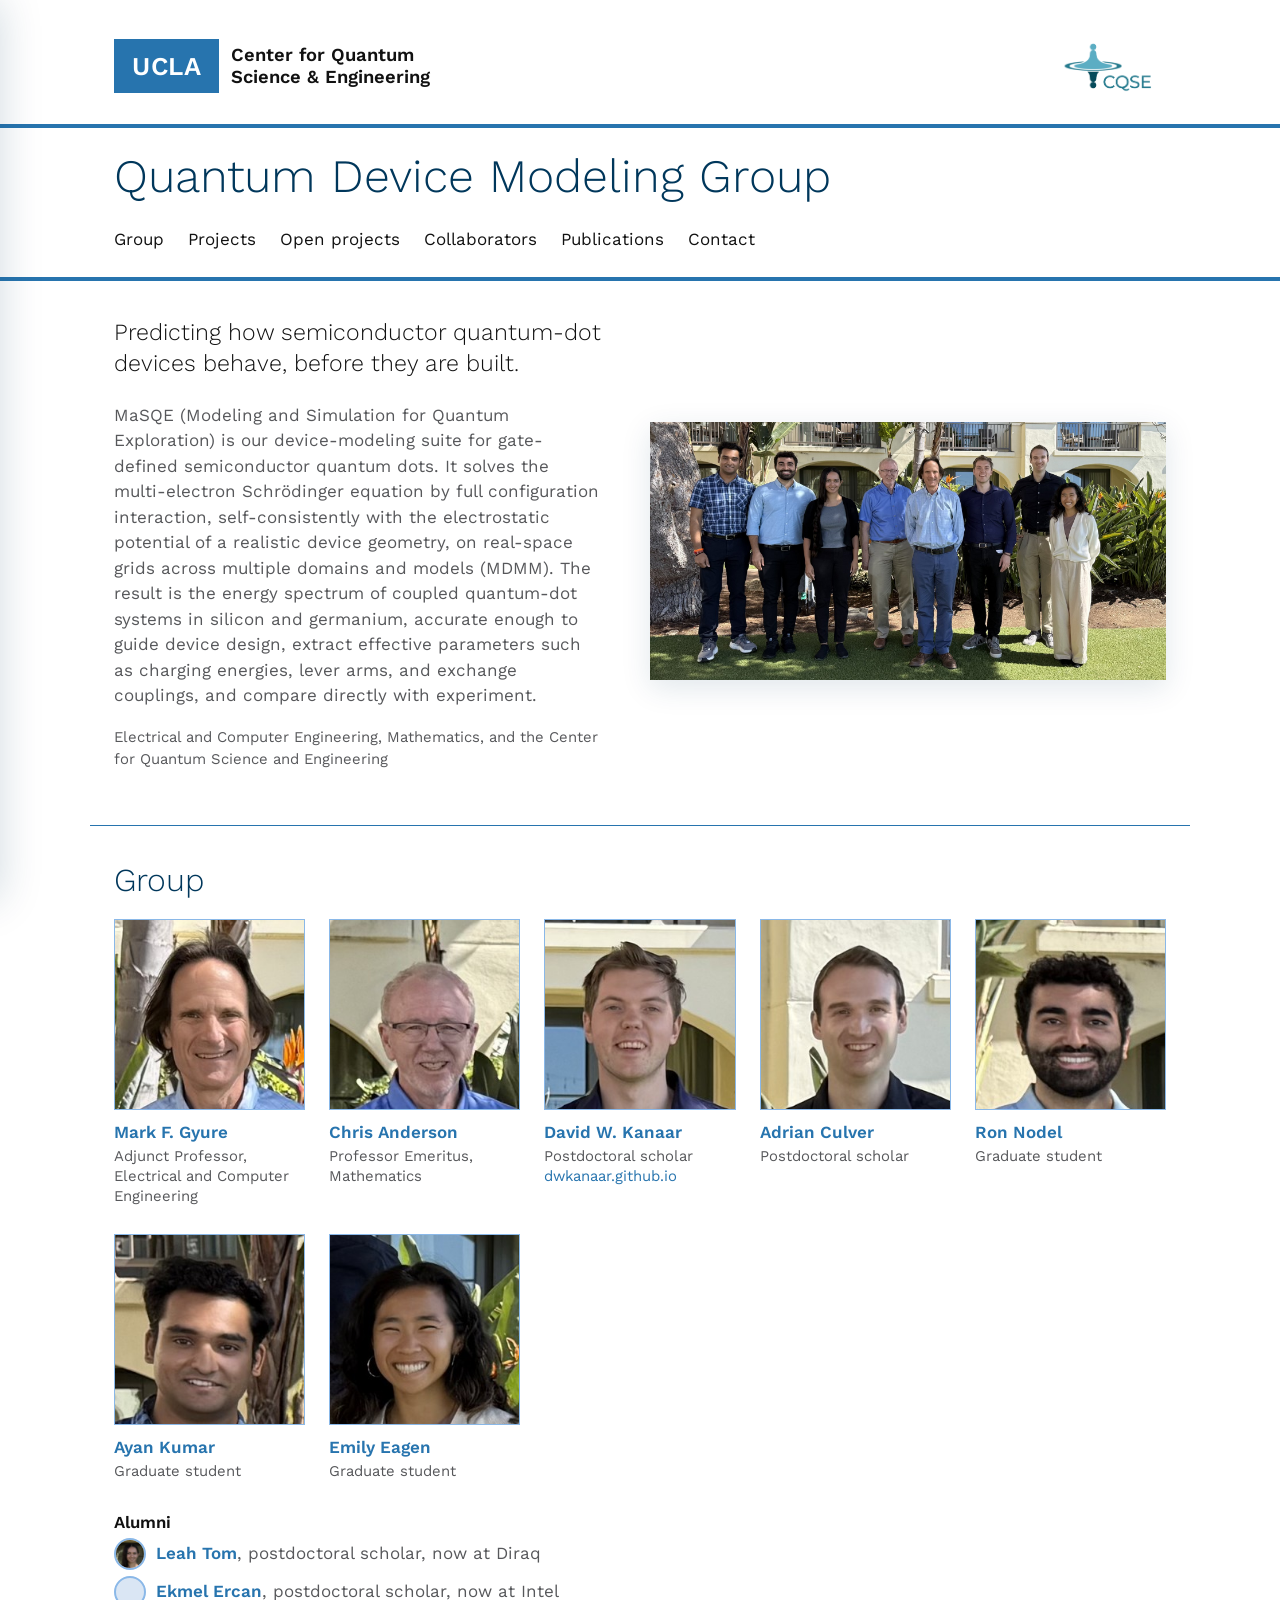
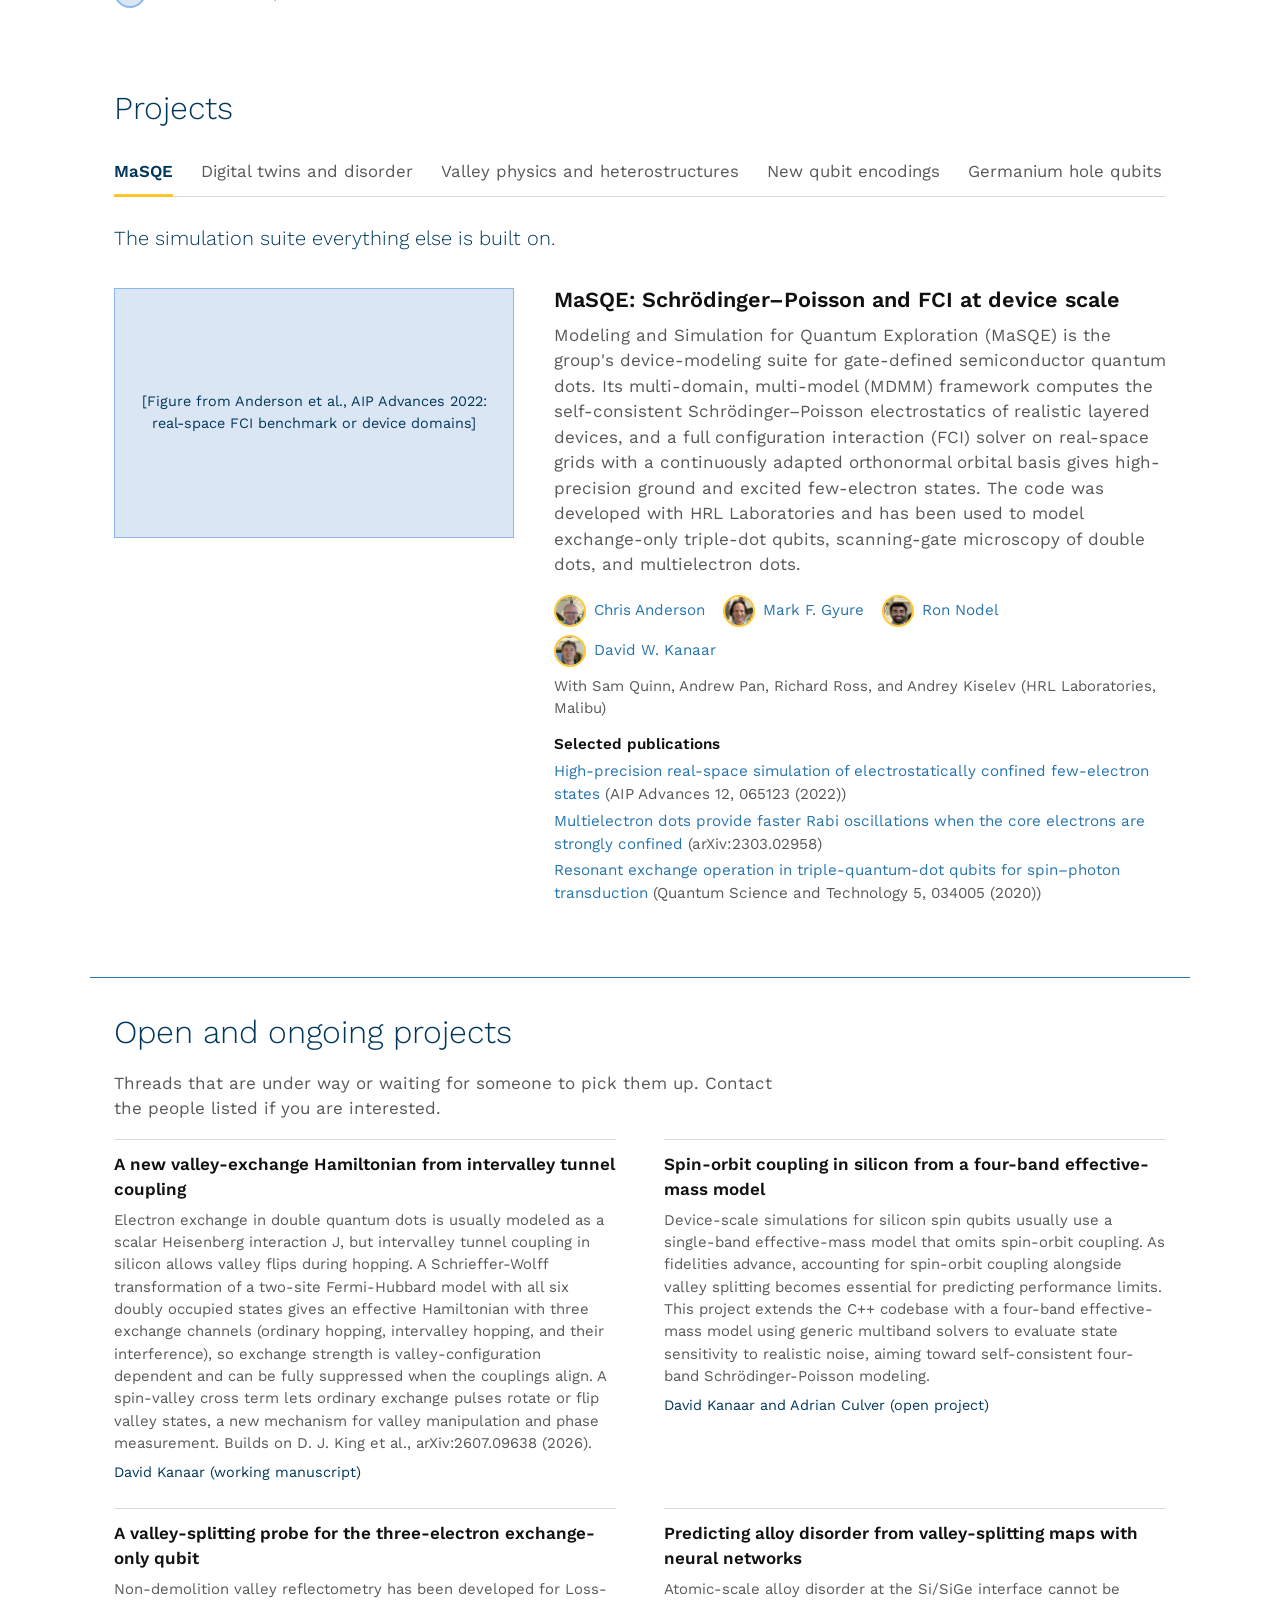
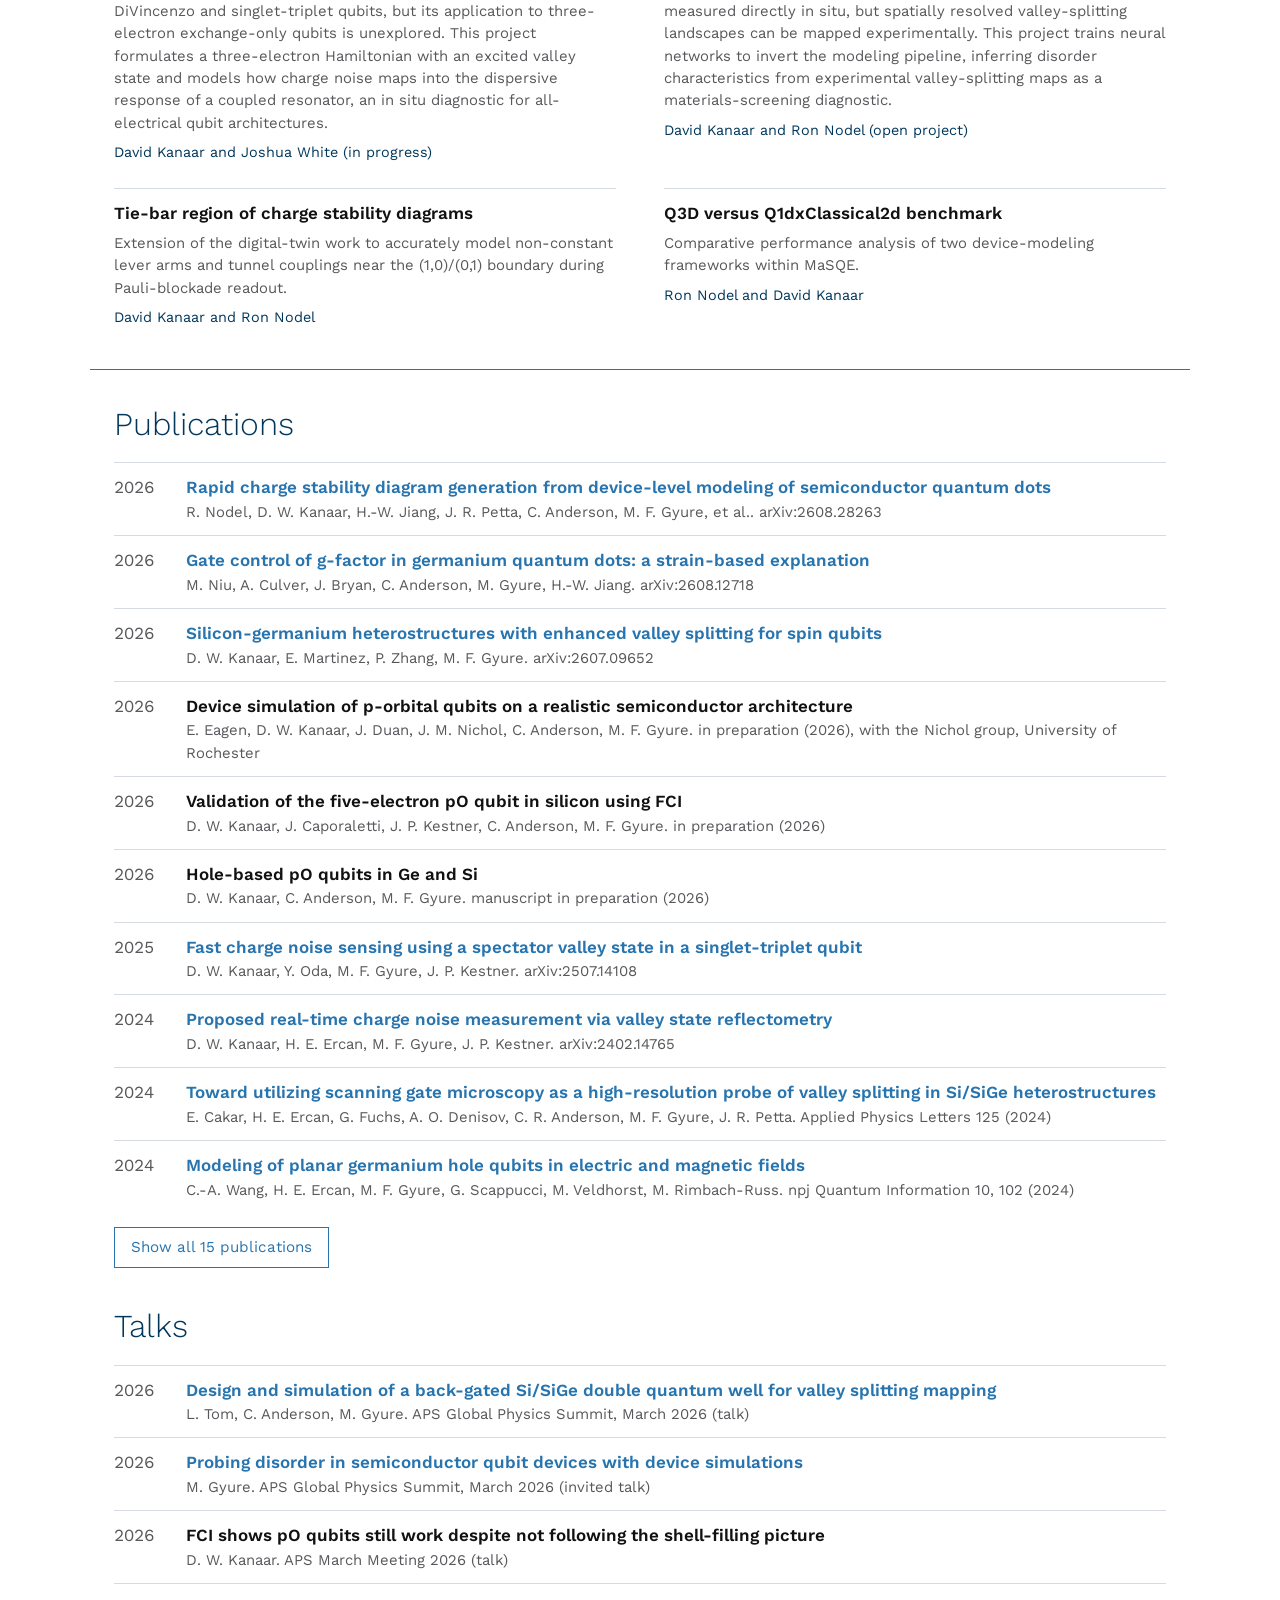
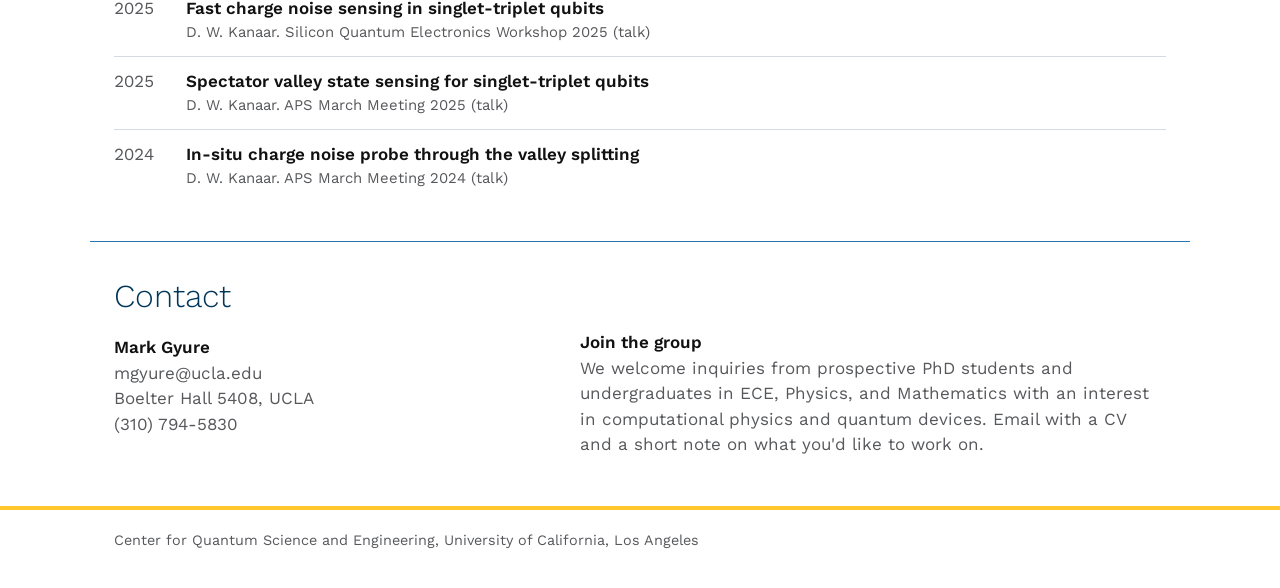
==== index.html @ 3cb7cc00 "Add files via upload" ====
<!DOCTYPE html>
<html lang="en">
<head>
<meta charset="utf-8">
<meta name="viewport" content="width=device-width, initial-scale=1">
<title>Quantum Device Modeling Group — UCLA</title>
<link rel="preconnect" href="https://fonts.googleapis.com">
<link rel="preconnect" href="https://fonts.gstatic.com" crossorigin>
<link href="https://fonts.googleapis.com/css2?family=Work+Sans:wght@300;400;600&display=swap" rel="stylesheet">
<link rel="stylesheet" href="style.css">
</head>
<body>
<header>
  <div class="wrap lockup">
    <a class="ucla" href="https://www.cqse.ucla.edu/"><span class="ucla-mark">UCLA</span><span class="ucla-text">Center for Quantum<br>Science &amp; Engineering</span></a>
    <img class="cqse" src="images/cqse-logo.png" alt="CQSE">
  </div>
  <div class="rule"></div>
  <div class="wrap titlebar">
    <h1>Quantum Device Modeling Group</h1>
    <nav aria-label="Sections"><ul><li><a href="index.html#group">Group</a></li><li><a href="index.html#projects">Projects</a></li><li><a href="index.html#open">Open projects</a></li><li><a href="collaborators.html">Collaborators</a></li><li><a href="index.html#publications">Publications</a></li><li><a href="index.html#contact">Contact</a></li></ul></nav>
  </div>
  <div class="rule"></div>
</header>

<main>
  <section class="intro wrap">
    <div class="intro-text">
      <p class="lede">Predicting how semiconductor quantum-dot devices behave, before they are built.</p>
      <p class="muted">MaSQE (Modeling and Simulation for Quantum Exploration) is our device-modeling suite for gate-defined semiconductor quantum dots. It solves the multi-electron Schrödinger equation by full configuration interaction, self-consistently with the electrostatic potential of a realistic device geometry, on real-space grids across multiple domains and models (MDMM). The result is the energy spectrum of coupled quantum-dot systems in silicon and germanium, accurate enough to guide device design, extract effective parameters such as charging energies, lever arms, and exchange couplings, and compare directly with experiment.</p>
      <p class="muted small">Electrical and Computer Engineering, Mathematics, and the Center for Quantum Science and Engineering</p>
    </div>
    <img class="group-photo" src="images/group-photo.jpg" alt="The group">
  </section>

  <section id="group" class="wrap">
    <h2>Group</h2>
    <ul class="people"><li class="person" data-person="gyure" tabindex="0" role="button" aria-label="Show Mark F. Gyure's projects and publications">
  <div class="headshot" data-person="gyure"><img src="images/people/gyure.jpg" alt="Mark F. Gyure" onerror="this.replaceWith(Object.assign(document.createElement('span'),{className:'ph',textContent:'upload images/people/gyure.jpg'}))"></div>
  <div class="name">Mark F. Gyure</div>
  <div class="role">Adjunct Professor, Electrical and Computer Engineering</div>
</li><li class="person" data-person="anderson" tabindex="0" role="button" aria-label="Show Chris Anderson's projects and publications">
  <div class="headshot" data-person="anderson"><img src="images/people/anderson.jpg" alt="Chris Anderson" onerror="this.replaceWith(Object.assign(document.createElement('span'),{className:'ph',textContent:'upload images/people/anderson.jpg'}))"></div>
  <div class="name">Chris Anderson</div>
  <div class="role">Professor Emeritus, Mathematics</div>
</li><li class="person" data-person="kanaar" tabindex="0" role="button" aria-label="Show David W. Kanaar's projects and publications">
  <div class="headshot" data-person="kanaar"><img src="images/people/kanaar.jpg" alt="David W. Kanaar" onerror="this.replaceWith(Object.assign(document.createElement('span'),{className:'ph',textContent:'upload images/people/kanaar.jpg'}))"></div>
  <div class="name">David W. Kanaar</div>
  <div class="role">Postdoctoral scholar<br><a href="https://dwkanaar.github.io/">dwkanaar.github.io</a></div>
</li><li class="person" data-person="culver" tabindex="0" role="button" aria-label="Show Adrian Culver's projects and publications">
  <div class="headshot" data-person="culver"><img src="images/people/culver.jpg" alt="Adrian Culver" onerror="this.replaceWith(Object.assign(document.createElement('span'),{className:'ph',textContent:'upload images/people/culver.jpg'}))"></div>
  <div class="name">Adrian Culver</div>
  <div class="role">Postdoctoral scholar</div>
</li><li class="person" data-person="nodel" tabindex="0" role="button" aria-label="Show Ron Nodel's projects and publications">
  <div class="headshot" data-person="nodel"><img src="images/people/nodel.jpg" alt="Ron Nodel" onerror="this.replaceWith(Object.assign(document.createElement('span'),{className:'ph',textContent:'upload images/people/nodel.jpg'}))"></div>
  <div class="name">Ron Nodel</div>
  <div class="role">Graduate student</div>
</li><li class="person" data-person="kumar" tabindex="0" role="button" aria-label="Show Ayan Kumar's projects and publications">
  <div class="headshot" data-person="kumar"><img src="images/people/kumar.jpg" alt="Ayan Kumar" onerror="this.replaceWith(Object.assign(document.createElement('span'),{className:'ph',textContent:'upload images/people/kumar.jpg'}))"></div>
  <div class="name">Ayan Kumar</div>
  <div class="role">Graduate student</div>
</li><li class="person" data-person="eagen" tabindex="0" role="button" aria-label="Show Emily Eagen's projects and publications">
  <div class="headshot" data-person="eagen"><img src="images/people/eagen.jpg" alt="Emily Eagen" onerror="this.replaceWith(Object.assign(document.createElement('span'),{className:'ph',textContent:'upload images/people/eagen.jpg'}))"></div>
  <div class="name">Emily Eagen</div>
  <div class="role">Graduate student</div>
</li></ul>
    <div class="alumni"><h3>Alumni</h3><ul><li class="person" data-person="tom" tabindex="0" role="button"><img class="face alum" src="images/people/tom.jpg" alt="" onerror="this.replaceWith(Object.assign(document.createElement('span'),{className:'face alum empty'}))"><span><span class="name">Leah Tom</span><span class="muted">, postdoctoral scholar, now at Diraq</span></span></li><li class="person" data-person="ercan" tabindex="0" role="button"><img class="face alum" src="images/people/ercan.jpg" alt="" onerror="this.replaceWith(Object.assign(document.createElement('span'),{className:'face alum empty'}))"><span><span class="name">Ekmel Ercan</span><span class="muted">, postdoctoral scholar, now at Intel</span></span></li></ul></div>
  </section>
  <div id="person-backdrop" class="person-backdrop"></div>
  <aside id="person-panel" class="person-panel" role="dialog" aria-modal="true" aria-label="Person details"><div class="person-inner"></div></aside>

  <section id="projects" class="wrap">
    <h2>Projects</h2>
    <div class="tabs" role="tablist"><button role="tab" data-theme="masqe" aria-selected="true">MaSQE</button><button role="tab" data-theme="twins" aria-selected="false">Digital twins and disorder</button><button role="tab" data-theme="valley" aria-selected="false">Valley physics and heterostructures</button><button role="tab" data-theme="designs" aria-selected="false">New qubit encodings</button><button role="tab" data-theme="ge" aria-selected="false">Germanium hole qubits</button></div><div class="panel" id="theme-masqe" role="tabpanel"><p class="lede blurb">The simulation suite everything else is built on.</p><article class="project" id="masqe">
  <div class="pic"><img src="images/projects/masqe.png" alt="" onerror="this.parentNode.innerHTML='<div class=placeholder>'+this.dataset.ph+'</div>'" data-ph="[Figure from Anderson et al., AIP Advances 2022: real-space FCI benchmark or device domains]"></div>
  <div class="body">
    <h3>MaSQE: Schrödinger–Poisson and FCI at device scale</h3>
    <p class="muted">Modeling and Simulation for Quantum Exploration (MaSQE) is the group's device-modeling suite for gate-defined semiconductor quantum dots. Its multi-domain, multi-model (MDMM) framework computes the self-consistent Schrödinger–Poisson electrostatics of realistic layered devices, and a full configuration interaction (FCI) solver on real-space grids with a continuously adapted orthonormal orbital basis gives high-precision ground and excited few-electron states. The code was developed with HRL Laboratories and has been used to model exchange-only triple-dot qubits, scanning-gate microscopy of double dots, and multielectron dots.</p>
    <div class="chips"><button type="button" class="chip person" data-person="anderson"><img class="face" src="images/people/anderson.jpg" alt="" onerror="this.replaceWith(Object.assign(document.createElement('span'),{className:'face empty'}))">Chris Anderson</button><button type="button" class="chip person" data-person="gyure"><img class="face" src="images/people/gyure.jpg" alt="" onerror="this.replaceWith(Object.assign(document.createElement('span'),{className:'face empty'}))">Mark F. Gyure</button><button type="button" class="chip person" data-person="nodel"><img class="face" src="images/people/nodel.jpg" alt="" onerror="this.replaceWith(Object.assign(document.createElement('span'),{className:'face empty'}))">Ron Nodel</button><button type="button" class="chip person" data-person="kanaar"><img class="face" src="images/people/kanaar.jpg" alt="" onerror="this.replaceWith(Object.assign(document.createElement('span'),{className:'face empty'}))">David W. Kanaar</button></div>
    <div class="muted small">With Sam Quinn, Andrew Pan, Richard Ross, and Andrey Kiselev (HRL Laboratories, Malibu)</div>
    <div class="selpubs"><div class="label">Selected publications</div><ul><li><a href="https://arxiv.org/abs/2203.00082">High-precision real-space simulation of electrostatically confined few-electron states</a> <span class="muted">(AIP Advances 12, 065123 (2022))</span></li><li><a href="https://arxiv.org/abs/2303.02958">Multielectron dots provide faster Rabi oscillations when the core electrons are strongly confined</a> <span class="muted">(arXiv:2303.02958)</span></li><li><a href="https://arxiv.org/abs/2001.09240">Resonant exchange operation in triple-quantum-dot qubits for spin–photon transduction</a> <span class="muted">(Quantum Science and Technology 5, 034005 (2020))</span></li></ul></div>
  </div>
</article>
</div><div class="panel" id="theme-twins" role="tabpanel" hidden><p class="lede blurb">Fast, simulation-derived models of real devices, and locating the defects inside them.</p><article class="project" id="twins">
  <div class="pic"><img src="images/projects/twins.png" alt="" onerror="this.parentNode.innerHTML='<div class=placeholder>'+this.dataset.ph+'</div>'" data-ph="[Nodel et al. 2026, Fig. 3(c): FCI-Hubbard cells overlaid on the experimental P2/P3 map]"></div>
  <div class="body">
    <h3>Charge-stability digital twins for Si/SiGe devices</h3>
    <p class="muted">Operating spin qubits requires tuning the electron occupancy under each gate, traditionally mapped with charge stability diagrams of occupancy versus two gate voltages. Simulating these pixel by pixel from full device models is accurate but computationally prohibitive for design iteration. Using the MDMM framework, an automated tuning procedure identifies a small set of gate-voltage reference points corresponding to specific charge states, and FCI calculations at those points give charging energies, lever arms, and interdot Coulomb interactions that parameterize a Hubbard model directly. The Hubbard model then reconstructs the full diagram efficiently, enabling rapid pre-fabrication optimization of gate geometry and voltage ranges. The method is validated against bias-sweep simulations and experimental data from an Intel Tunnel Falls Si/SiGe device. The framework also identifies experimentally accessible Hubbard parameters for analog quantum simulation and is being extended to non-constant lever arms and tunnel couplings near the tie-bar region used for Pauli-blockade readout.</p>
    <div class="chips"><button type="button" class="chip person" data-person="nodel"><img class="face" src="images/people/nodel.jpg" alt="" onerror="this.replaceWith(Object.assign(document.createElement('span'),{className:'face empty'}))">Ron Nodel</button><button type="button" class="chip person" data-person="kanaar"><img class="face" src="images/people/kanaar.jpg" alt="" onerror="this.replaceWith(Object.assign(document.createElement('span'),{className:'face empty'}))">David W. Kanaar</button><button type="button" class="chip person" data-person="anderson"><img class="face" src="images/people/anderson.jpg" alt="" onerror="this.replaceWith(Object.assign(document.createElement('span'),{className:'face empty'}))">Chris Anderson</button><button type="button" class="chip person" data-person="gyure"><img class="face" src="images/people/gyure.jpg" alt="" onerror="this.replaceWith(Object.assign(document.createElement('span'),{className:'face empty'}))">Mark F. Gyure</button></div>
    <div class="muted small">With Hong-Wen Jiang and Jason Petta (UCLA)</div>
    <div class="selpubs"><div class="label">Selected publications</div><ul><li><a href="https://arxiv.org/abs/2608.28263">Rapid charge stability diagram generation from device-level modeling of semiconductor quantum dots</a> <span class="muted">(arXiv:2608.28263)</span></li></ul></div>
  </div>
</article>
<article class="project flip" id="tlf">
  <div class="pic"><img src="images/projects/tlf.png" alt="" onerror="this.parentNode.innerHTML='<div class=placeholder>'+this.dataset.ph+'</div>'" data-ph="[TLF paper figure: triangulated fluctuator position over the device layout]"></div>
  <div class="body">
    <h3>Locating two-level fluctuators with device simulations</h3>
    <p class="muted">Charge noise in spin qubit devices is often dominated by individual two-level fluctuators (TLFs), charge traps that switch between two states and shift the dot energies. Fundamental limits on gate fidelities are likely to sit at the materials and device level, so knowing where these fluctuators are is a first step toward removing them. Combining high-precision simulations of realistic devices with experimental data, we developed a procedure that triangulates the spatial location of individual charge fluctuators from their signatures on different gates. The procedure is general and can be applied to data from any spin qubit device. [Add the TLF paper and a figure.]</p>
    <div class="chips"><button type="button" class="chip person" data-person="gyure"><img class="face" src="images/people/gyure.jpg" alt="" onerror="this.replaceWith(Object.assign(document.createElement('span'),{className:'face empty'}))">Mark F. Gyure</button><button type="button" class="chip person" data-person="anderson"><img class="face" src="images/people/anderson.jpg" alt="" onerror="this.replaceWith(Object.assign(document.createElement('span'),{className:'face empty'}))">Chris Anderson</button><button type="button" class="chip person" data-person="tom"><img class="face alum" src="images/people/tom.jpg" alt="" onerror="this.replaceWith(Object.assign(document.createElement('span'),{className:'face alum empty'}))">Leah Tom <span class="muted small">(alumni)</span></button></div>
    
    <div class="selpubs"><div class="label">Selected publications</div><ul><li><a href="https://meetings-archive.aps.org/smt/2026/mar-f10/1/">Probing disorder in semiconductor qubit devices with device simulations</a> <span class="muted">(APS Global Physics Summit, March 2026 (invited talk))</span></li></ul></div>
  </div>
</article>
</div><div class="panel" id="theme-valley" role="tabpanel" hidden><p class="lede blurb">Engineering, mapping, and exploiting the valley degree of freedom in Si/SiGe.</p><article class="project" id="valley">
  <div class="pic"><img src="images/projects/valley.png" alt="" onerror="this.parentNode.innerHTML='<div class=placeholder>'+this.dataset.ph+'</div>'" data-ph="[Kanaar et al. 2026, Fig. 8: valley splitting for three Ge profiles, TB vs DFT, with the Ge profiles inset]"></div>
  <div class="body">
    <h3>Valley splitting and heterostructure design</h3>
    <p class="muted">Electrons in strained silicon quantum wells carry a low-lying valley degeneracy whose splitting is set by atomic-scale alloy disorder at the Si/SiGe interface. Small or random valley splittings are therefore a primary obstacle to reliable spin-qubit operation, initialization, and readout. This project shows that simple heterostructure engineering can guarantee a large valley splitting. Using one-dimensional tight-binding device-scale simulations (2k0 theory) that incorporate atomistic alloy disorder, we identified an unorthodox stack, a narrow quantum well combined with a small Ge spike and a pure-Ge cap, that consistently yields valley splittings of 1 to 5 meV across disorder realizations, corroborated by density functional theory. If realized experimentally, this design effectively removes valley splitting as an existential bottleneck for large-scale SiGe quantum processors. The germanium-spike idea builds on earlier experimental work by group alumni.</p>
    <div class="chips"><button type="button" class="chip person" data-person="kanaar"><img class="face" src="images/people/kanaar.jpg" alt="" onerror="this.replaceWith(Object.assign(document.createElement('span'),{className:'face empty'}))">David W. Kanaar</button><button type="button" class="chip person" data-person="gyure"><img class="face" src="images/people/gyure.jpg" alt="" onerror="this.replaceWith(Object.assign(document.createElement('span'),{className:'face empty'}))">Mark F. Gyure</button><button type="button" class="chip person" data-person="anderson"><img class="face" src="images/people/anderson.jpg" alt="" onerror="this.replaceWith(Object.assign(document.createElement('span'),{className:'face empty'}))">Chris Anderson</button><button type="button" class="chip person" data-person="tom"><img class="face alum" src="images/people/tom.jpg" alt="" onerror="this.replaceWith(Object.assign(document.createElement('span'),{className:'face alum empty'}))">Leah Tom <span class="muted small">(alumni)</span></button><button type="button" class="chip person" data-person="ercan"><img class="face alum" src="images/people/ercan.jpg" alt="" onerror="this.replaceWith(Object.assign(document.createElement('span'),{className:'face alum empty'}))">Ekmel Ercan <span class="muted small">(alumni)</span></button></div>
    <div class="muted small">With Efrain Martinez and Peihong Zhang (UCLA)</div>
    <div class="selpubs"><div class="label">Selected publications</div><ul><li><a href="https://arxiv.org/abs/2607.09652">Silicon-germanium heterostructures with enhanced valley splitting for spin qubits</a> <span class="muted">(arXiv:2607.09652)</span></li><li><a href="https://arxiv.org/abs/2104.08232">Valley splittings in Si/SiGe quantum dots with a germanium spike in the silicon well</a> <span class="muted">(Physical Review B 104, 085406 (2021))</span></li></ul></div>
  </div>
</article>
<article class="project flip" id="dqw">
  <div class="pic"><img src="images/projects/dqw.png" alt="" onerror="this.parentNode.innerHTML='<div class=placeholder>'+this.dataset.ph+'</div>'" data-ph="[Leah Tom APS 2026 slide or Cakar et al. 2024 device schematic: back-gated double quantum well with SGM tip]"></div>
  <div class="body">
    <h3>Mapping valley splitting with a double quantum well and a scanning gate</h3>
    <p class="muted">Spatial variations in valley splitting are a challenge for high-fidelity Si/SiGe quantum dot qubits, because low-lying valley states lead to leakage outside the logical subspace. We designed a back-gated Si/SiGe double quantum well for spatial mapping of valley splitting with a scanning gate microscope. The lower well serves as an electron reservoir while the upper well hosts a tip-induced quantum dot, and a resonator integrated in the tip couples to dot transitions for pulsed-gate spectroscopy of the valley splitting. Inter-well spacing, well depth, and well width are optimized for sufficient tunnel coupling between dot and reservoir. Earlier simulations showed that a tip-induced dot formed near source and drain electrodes can be moved adiabatically far from the gates, so that changes in valley splitting across an interface defect can be detected. The platform allows mapping before gate deposition and deterministic placement of qubits where the splitting is large.</p>
    <div class="chips"><button type="button" class="chip person" data-person="anderson"><img class="face" src="images/people/anderson.jpg" alt="" onerror="this.replaceWith(Object.assign(document.createElement('span'),{className:'face empty'}))">Chris Anderson</button><button type="button" class="chip person" data-person="gyure"><img class="face" src="images/people/gyure.jpg" alt="" onerror="this.replaceWith(Object.assign(document.createElement('span'),{className:'face empty'}))">Mark F. Gyure</button><button type="button" class="chip person" data-person="tom"><img class="face alum" src="images/people/tom.jpg" alt="" onerror="this.replaceWith(Object.assign(document.createElement('span'),{className:'face alum empty'}))">Leah Tom <span class="muted small">(alumni)</span></button><button type="button" class="chip person" data-person="ercan"><img class="face alum" src="images/people/ercan.jpg" alt="" onerror="this.replaceWith(Object.assign(document.createElement('span'),{className:'face alum empty'}))">Ekmel Ercan <span class="muted small">(alumni)</span></button></div>
    <div class="muted small">With Efe Cakar and Jason Petta (UCLA)</div>
    <div class="selpubs"><div class="label">Selected publications</div><ul><li><a href="https://meetings-archive.aps.org/smt/2026/mar-f10/2/">Design and simulation of a back-gated Si/SiGe double quantum well for valley splitting mapping</a> <span class="muted">(APS Global Physics Summit, March 2026 (talk))</span></li><li><a href="https://pubs.aip.org/aip/apl/article/125/2/024001/3303021">Toward utilizing scanning gate microscopy as a high-resolution probe of valley splitting in Si/SiGe heterostructures</a> <span class="muted">(Applied Physics Letters 125 (2024))</span></li><li><a href="https://meetings-archive.aps.org/smt/2026/mar-f10/1/">Probing disorder in semiconductor qubit devices with device simulations</a> <span class="muted">(APS Global Physics Summit, March 2026 (invited talk))</span></li></ul></div>
  </div>
</article>
<article class="project" id="noise">
  <div class="pic"><img src="images/projects/noise.png" alt="" onerror="this.parentNode.innerHTML='<div class=placeholder>'+this.dataset.ph+'</div>'" data-ph="[Kanaar et al. 2025, Fig. 1: spectator-valley singlet-triplet level diagram]"></div>
  <div class="body">
    <h3>Charge-noise sensing with valley states</h3>
    <p class="muted">Charge noise is the dominant error source in semiconductor spin qubits, but in situ characterization is difficult because measuring the logical state induces collapse. This project introduces a non-demolition probe that reads out the valley degree of freedom: interface steps and alloy disorder give valley states a transition dipole that couples to an on-chip microwave resonator, so valley-splitting fluctuations can be tracked dispersively without disturbing the spin state. Analytical signal-to-noise calculations and tight-binding simulations confirm sub-millisecond measurement times at unity signal-to-noise. We extended this to two-electron singlet-triplet qubits by initializing a spectator electron in an excited valley state to continuously monitor exchange fluctuations during logic gates, enabling real-time recalibration and feedforward correction. We are now examining whether the same approach applies to three-electron exchange-only qubits, which have become prominent in large-scale devices.</p>
    <div class="chips"><button type="button" class="chip person" data-person="kanaar"><img class="face" src="images/people/kanaar.jpg" alt="" onerror="this.replaceWith(Object.assign(document.createElement('span'),{className:'face empty'}))">David W. Kanaar</button><button type="button" class="chip person" data-person="gyure"><img class="face" src="images/people/gyure.jpg" alt="" onerror="this.replaceWith(Object.assign(document.createElement('span'),{className:'face empty'}))">Mark F. Gyure</button><button type="button" class="chip person" data-person="ercan"><img class="face alum" src="images/people/ercan.jpg" alt="" onerror="this.replaceWith(Object.assign(document.createElement('span'),{className:'face alum empty'}))">Ekmel Ercan <span class="muted small">(alumni)</span></button></div>
    <div class="muted small">With J. P. Kestner and Yasuo Oda (University of Maryland, Baltimore County)</div>
    <div class="selpubs"><div class="label">Selected publications</div><ul><li><a href="https://arxiv.org/abs/2507.14108">Fast charge noise sensing using a spectator valley state in a singlet-triplet qubit</a> <span class="muted">(arXiv:2507.14108)</span></li><li><a href="https://arxiv.org/abs/2402.14765">Proposed real-time charge noise measurement via valley state reflectometry</a> <span class="muted">(arXiv:2402.14765)</span></li><li><span class="name">Fast charge noise sensing in singlet-triplet qubits</span> <span class="muted">(Silicon Quantum Electronics Workshop 2025 (talk))</span></li><li><span class="name">Spectator valley state sensing for singlet-triplet qubits</span> <span class="muted">(APS March Meeting 2025 (talk))</span></li><li><span class="name">In-situ charge noise probe through the valley splitting</span> <span class="muted">(APS March Meeting 2024 (talk))</span></li></ul></div>
  </div>
</article>
</div><div class="panel" id="theme-designs" role="tabpanel" hidden><p class="lede blurb">Device-level design and validation of pO and SAGE qubits.</p><article class="project" id="po">
  <div class="pic"><img src="images/projects/po.png" alt="" onerror="this.parentNode.innerHTML='<div class=placeholder>'+this.dataset.ph+'</div>'" data-ph="[pO qubit: FCI charge densities of the degenerate ground states, or the three-dot Tunnel Falls layout]"></div>
  <div class="body">
    <h3>p-Orbital (pO) qubits</h3>
    <p class="muted">The p-orbital (pO) qubit encodes quantum information in the orbital degree of freedom of a five-electron silicon dot, controlled by tuning the anisotropy of the confinement potential. Three projects test the idea from the device level up.</p><div class="sub"><h4>Device simulation of pO qubits on a realistic architecture</h4><p class="muted">We simulated a three-dot linear array (Intel Tunnel Falls) using coupled Schrödinger-Poisson electrostatics with full configuration interaction, and compared the results against detuning-axis pulsed spectroscopy (DAPS) measurements from the Nichol group. The single-electron comparison validates valley and orbital energies, while the five-electron spectra show strong agreement, quantifying how gate voltages govern dot anisotropy and orbital splitting to guide pO qubit design.</p></div><div class="sub"><h4>FCI validation of the five-electron pO qubit</h4><p class="muted">The pO qubit was conceived in a non-interacting shell-filling picture in which four electrons fill the s orbital and the fifth occupies the p manifold, insulating the logical states from electric-dipole charge noise. Using FCI across a range of valley splittings we asked whether this picture survives the Coulomb interaction. Interacting eigenstates spread into higher orbital shells, but exact symmetries of the Hamiltonian (rotation, in-plane reflection, parity) guarantee degenerate ground states with zero dipole moment. Above a valley-splitting crossover near 50 μeV the quadrupole coupling needed for control is preserved, validating pO operation in high-valley-splitting Si/SiGe devices.</p></div><div class="sub"><h4>Hole-based pO qubits in Ge and Si</h4><p class="muted">Holes need only three carriers instead of five to reach the p-like manifold, offer enhanced tunability through strong spin-orbit coupling, and have no sample-dependent valley-splitting randomness. Using FCI with analytical confinement potentials we assess whether hole pO qubits in strained Ge and Si quantum wells retain dipole-free noise protection while delivering faster and more uniform control.</p></div>
    <div class="chips"><button type="button" class="chip person" data-person="kanaar"><img class="face" src="images/people/kanaar.jpg" alt="" onerror="this.replaceWith(Object.assign(document.createElement('span'),{className:'face empty'}))">David W. Kanaar</button><button type="button" class="chip person" data-person="eagen"><img class="face" src="images/people/eagen.jpg" alt="" onerror="this.replaceWith(Object.assign(document.createElement('span'),{className:'face empty'}))">Emily Eagen</button><button type="button" class="chip person" data-person="anderson"><img class="face" src="images/people/anderson.jpg" alt="" onerror="this.replaceWith(Object.assign(document.createElement('span'),{className:'face empty'}))">Chris Anderson</button><button type="button" class="chip person" data-person="gyure"><img class="face" src="images/people/gyure.jpg" alt="" onerror="this.replaceWith(Object.assign(document.createElement('span'),{className:'face empty'}))">Mark F. Gyure</button></div>
    <div class="muted small">With John Nichol and Jiuyang Duan (University of Rochester), and Joseph Caporaletti and J. P. Kestner (University of Maryland, Baltimore County)</div>
    <div class="selpubs"><div class="label">Selected publications</div><ul><li><span class="name">Device simulation of p-orbital qubits on a realistic semiconductor architecture</span> <span class="muted">(in preparation (2026), with the Nichol group, University of Rochester)</span></li><li><span class="name">Validation of the five-electron pO qubit in silicon using FCI</span> <span class="muted">(in preparation (2026))</span></li><li><span class="name">FCI shows pO qubits still work despite not following the shell-filling picture</span> <span class="muted">(APS March Meeting 2026 (talk))</span></li><li><span class="name">Hole-based pO qubits in Ge and Si</span> <span class="muted">(manuscript in preparation (2026))</span></li></ul></div>
  </div>
</article>
<article class="project flip" id="sage">
  <div class="pic"><img src="images/projects/sage.png" alt="" onerror="this.parentNode.innerHTML='<div class=placeholder>'+this.dataset.ph+'</div>'" data-ph="[SAGE device layout or exchange map from the group&#x27;s design study]"></div>
  <div class="body">
    <h3>Device design for SAGE qubits</h3>
    <p class="muted">Singlet-only always-on gapless exchange (SAGE) qubits, proposed by the Das Sarma group at Maryland (Foulk et al., PRL 2025), encode one qubit in the spins of four electrons in four tunnel-coupled quantum dots. The singlet-only encoding is invariant under magnetic field gradients, so the qubit is protected from errors caused by nuclear spins and g-factor variations, and the always-on exchange couplings suppress leakage energetically, while raising the sensitivity to charge noise. We use MaSQE to design realistic Si/SiGe gate layouts that realize the required always-on exchange couplings and to evaluate their charge-noise sensitivity from the simulated electronic structure. [Confirm scope and add a figure.]</p>
    <div class="chips"><button type="button" class="chip person" data-person="kumar"><img class="face" src="images/people/kumar.jpg" alt="" onerror="this.replaceWith(Object.assign(document.createElement('span'),{className:'face empty'}))">Ayan Kumar</button><button type="button" class="chip person" data-person="gyure"><img class="face" src="images/people/gyure.jpg" alt="" onerror="this.replaceWith(Object.assign(document.createElement('span'),{className:'face empty'}))">Mark F. Gyure</button><button type="button" class="chip person" data-person="anderson"><img class="face" src="images/people/anderson.jpg" alt="" onerror="this.replaceWith(Object.assign(document.createElement('span'),{className:'face empty'}))">Chris Anderson</button></div>
    
    <div class="selpubs"><div class="label">Selected publications</div><ul></ul></div>
  </div>
</article>
</div><div class="panel" id="theme-ge" role="tabpanel" hidden><p class="lede blurb">Strain, fields, and g-factors in planar Ge.</p><article class="project" id="germanium">
  <div class="pic"><img src="images/projects/germanium.png" alt="" onerror="this.parentNode.innerHTML='<div class=placeholder>'+this.dataset.ph+'</div>'" data-ph="[Niu et al. 2026: strain map and g-tensor variation under the gates]"></div>
  <div class="body">
    <h3>Hole qubits in germanium</h3>
    <p class="muted">The g-factor governs the behavior of semiconductor spin qubits, since it sets the qubit frequency and its sensitivity to electrical and magnetic noise. Experiments in germanium quantum dots have revealed large g-factor variations under small gate voltage changes, indicating strong coupling between electrostatics and spin properties. We give a quantitative explanation based on strain-induced g-tensor modulation. Finite-element simulations of inhomogeneous strain combined with quantum calculations of hole wavefunctions show that device-induced strain produces spatially varying g-tensors, and gate voltages shift the dot within this landscape. Earlier work with QuTech modeled planar germanium hole qubits in electric and magnetic fields.</p>
    <div class="chips"><button type="button" class="chip person" data-person="culver"><img class="face" src="images/people/culver.jpg" alt="" onerror="this.replaceWith(Object.assign(document.createElement('span'),{className:'face empty'}))">Adrian Culver</button><button type="button" class="chip person" data-person="anderson"><img class="face" src="images/people/anderson.jpg" alt="" onerror="this.replaceWith(Object.assign(document.createElement('span'),{className:'face empty'}))">Chris Anderson</button><button type="button" class="chip person" data-person="gyure"><img class="face" src="images/people/gyure.jpg" alt="" onerror="this.replaceWith(Object.assign(document.createElement('span'),{className:'face empty'}))">Mark F. Gyure</button><button type="button" class="chip person" data-person="ercan"><img class="face alum" src="images/people/ercan.jpg" alt="" onerror="this.replaceWith(Object.assign(document.createElement('span'),{className:'face alum empty'}))">Ekmel Ercan <span class="muted small">(alumni)</span></button></div>
    <div class="muted small">With Mu Niu, Johnathan Bryan, and Hong-Wen Jiang (UCLA Physics), and Menno Veldhorst and Giordano Scappucci (QuTech, Delft University of Technology)</div>
    <div class="selpubs"><div class="label">Selected publications</div><ul><li><a href="https://arxiv.org/abs/2608.12718">Gate control of g-factor in germanium quantum dots: a strain-based explanation</a> <span class="muted">(arXiv:2608.12718)</span></li><li><a href="https://arxiv.org/abs/2208.04795">Modeling of planar germanium hole qubits in electric and magnetic fields</a> <span class="muted">(npj Quantum Information 10, 102 (2024))</span></li></ul></div>
  </div>
</article>
</div>
  </section>

  <section id="open" class="wrap">
    <h2>Open and ongoing projects</h2>
    <p class="muted narrow">Threads that are under way or waiting for someone to pick them up. Contact the people listed if you are interested.</p>
    <ul class="open"><li><div class="name">A new valley-exchange Hamiltonian from intervalley tunnel coupling</div><p class="muted small">Electron exchange in double quantum dots is usually modeled as a scalar Heisenberg interaction J, but intervalley tunnel coupling in silicon allows valley flips during hopping. A Schrieffer-Wolff transformation of a two-site Fermi-Hubbard model with all six doubly occupied states gives an effective Hamiltonian with three exchange channels (ordinary hopping, intervalley hopping, and their interference), so exchange strength is valley-configuration dependent and can be fully suppressed when the couplings align. A spin-valley cross term lets ordinary exchange pulses rotate or flip valley states, a new mechanism for valley manipulation and phase measurement. Builds on D. J. King et al., arXiv:2607.09638 (2026).</p><div class="who">David Kanaar (working manuscript)</div></li><li><div class="name">Spin-orbit coupling in silicon from a four-band effective-mass model</div><p class="muted small">Device-scale simulations for silicon spin qubits usually use a single-band effective-mass model that omits spin-orbit coupling. As fidelities advance, accounting for spin-orbit coupling alongside valley splitting becomes essential for predicting performance limits. This project extends the C++ codebase with a four-band effective-mass model using generic multiband solvers to evaluate state sensitivity to realistic noise, aiming toward self-consistent four-band Schrödinger-Poisson modeling.</p><div class="who">David Kanaar and Adrian Culver (open project)</div></li><li><div class="name">A valley-splitting probe for the three-electron exchange-only qubit</div><p class="muted small">Non-demolition valley reflectometry has been developed for Loss-DiVincenzo and singlet-triplet qubits, but its application to three-electron exchange-only qubits is unexplored. This project formulates a three-electron Hamiltonian with an excited valley state and models how charge noise maps into the dispersive response of a coupled resonator, an in situ diagnostic for all-electrical qubit architectures.</p><div class="who">David Kanaar and Joshua White (in progress)</div></li><li><div class="name">Predicting alloy disorder from valley-splitting maps with neural networks</div><p class="muted small">Atomic-scale alloy disorder at the Si/SiGe interface cannot be measured directly in situ, but spatially resolved valley-splitting landscapes can be mapped experimentally. This project trains neural networks to invert the modeling pipeline, inferring disorder characteristics from experimental valley-splitting maps as a materials-screening diagnostic.</p><div class="who">David Kanaar and Ron Nodel (open project)</div></li><li><div class="name">Tie-bar region of charge stability diagrams</div><p class="muted small">Extension of the digital-twin work to accurately model non-constant lever arms and tunnel couplings near the (1,0)/(0,1) boundary during Pauli-blockade readout.</p><div class="who">David Kanaar and Ron Nodel</div></li><li><div class="name">Q3D versus Q1dxClassical2d benchmark</div><p class="muted small">Comparative performance analysis of two device-modeling frameworks within MaSQE.</p><div class="who">Ron Nodel and David Kanaar</div></li></ul>
  </section>

  <section id="publications" class="wrap">
    <h2>Publications</h2>
    <ul class="pubs" id="pubs-list"><li><span class="year">2026</span><div><a href="https://arxiv.org/abs/2608.28263">Rapid charge stability diagram generation from device-level modeling of semiconductor quantum dots</a><div class="muted small">R. Nodel, D. W. Kanaar, H.-W. Jiang, J. R. Petta, C. Anderson, M. F. Gyure, et al.. arXiv:2608.28263</div></div></li><li><span class="year">2026</span><div><a href="https://arxiv.org/abs/2608.12718">Gate control of g-factor in germanium quantum dots: a strain-based explanation</a><div class="muted small">M. Niu, A. Culver, J. Bryan, C. Anderson, M. Gyure, H.-W. Jiang. arXiv:2608.12718</div></div></li><li><span class="year">2026</span><div><a href="https://arxiv.org/abs/2607.09652">Silicon-germanium heterostructures with enhanced valley splitting for spin qubits</a><div class="muted small">D. W. Kanaar, E. Martinez, P. Zhang, M. F. Gyure. arXiv:2607.09652</div></div></li><li><span class="year">2026</span><div><span class="name">Device simulation of p-orbital qubits on a realistic semiconductor architecture</span><div class="muted small">E. Eagen, D. W. Kanaar, J. Duan, J. M. Nichol, C. Anderson, M. F. Gyure. in preparation (2026), with the Nichol group, University of Rochester</div></div></li><li><span class="year">2026</span><div><span class="name">Validation of the five-electron pO qubit in silicon using FCI</span><div class="muted small">D. W. Kanaar, J. Caporaletti, J. P. Kestner, C. Anderson, M. F. Gyure. in preparation (2026)</div></div></li><li><span class="year">2026</span><div><span class="name">Hole-based pO qubits in Ge and Si</span><div class="muted small">D. W. Kanaar, C. Anderson, M. F. Gyure. manuscript in preparation (2026)</div></div></li><li><span class="year">2025</span><div><a href="https://arxiv.org/abs/2507.14108">Fast charge noise sensing using a spectator valley state in a singlet-triplet qubit</a><div class="muted small">D. W. Kanaar, Y. Oda, M. F. Gyure, J. P. Kestner. arXiv:2507.14108</div></div></li><li><span class="year">2024</span><div><a href="https://arxiv.org/abs/2402.14765">Proposed real-time charge noise measurement via valley state reflectometry</a><div class="muted small">D. W. Kanaar, H. E. Ercan, M. F. Gyure, J. P. Kestner. arXiv:2402.14765</div></div></li><li><span class="year">2024</span><div><a href="https://pubs.aip.org/aip/apl/article/125/2/024001/3303021">Toward utilizing scanning gate microscopy as a high-resolution probe of valley splitting in Si/SiGe heterostructures</a><div class="muted small">E. Cakar, H. E. Ercan, G. Fuchs, A. O. Denisov, C. R. Anderson, M. F. Gyure, J. R. Petta. Applied Physics Letters 125 (2024)</div></div></li><li><span class="year">2024</span><div><a href="https://arxiv.org/abs/2208.04795">Modeling of planar germanium hole qubits in electric and magnetic fields</a><div class="muted small">C.-A. Wang, H. E. Ercan, M. F. Gyure, G. Scappucci, M. Veldhorst, M. Rimbach-Russ. npj Quantum Information 10, 102 (2024)</div></div></li><li class=more hidden><span class="year">2023</span><div><a href="https://arxiv.org/abs/2303.02958">Multielectron dots provide faster Rabi oscillations when the core electrons are strongly confined</a><div class="muted small">H. E. Ercan, C. R. Anderson, S. N. Coppersmith, M. Friesen, M. F. Gyure. arXiv:2303.02958</div></div></li><li class=more hidden><span class="year">2022</span><div><a href="https://arxiv.org/abs/2203.00082">High-precision real-space simulation of electrostatically confined few-electron states</a><div class="muted small">C. R. Anderson, M. F. Gyure, S. Quinn, A. Pan, R. S. Ross, A. A. Kiselev. AIP Advances 12, 065123 (2022)</div></div></li><li class=more hidden><span class="year">2022</span><div><a href="https://arxiv.org/abs/2203.05912">Microwave-frequency scanning gate microscopy of a Si/SiGe double quantum dot</a><div class="muted small">A. O. Denisov, S. W. Oh, G. Fuchs, A. R. Mills, P. Chen, C. R. Anderson, M. F. Gyure, A. W. Barnard, J. R. Petta. Nano Letters 22, 4807 (2022)</div></div></li><li class=more hidden><span class="year">2021</span><div><a href="https://arxiv.org/abs/2104.08232">Valley splittings in Si/SiGe quantum dots with a germanium spike in the silicon well</a><div class="muted small">T. McJunkin, E. R. MacQuarrie, L. Tom, S. F. Neyens, J. P. Dodson, B. Thorgrimsson, J. Corrigan, H. E. Ercan, D. E. Savage, M. G. Lagally, R. Joynt, S. N. Coppersmith, M. Friesen, M. A. Eriksson. Physical Review B 104, 085406 (2021)</div></div></li><li class=more hidden><span class="year">2020</span><div><a href="https://arxiv.org/abs/2001.09240">Resonant exchange operation in triple-quantum-dot qubits for spin–photon transduction</a><div class="muted small">A. Pan, T. E. Keating, M. F. Gyure, E. J. Pritchett, S. Quinn, et al.. Quantum Science and Technology 5, 034005 (2020)</div></div></li></ul>
    <button class="more-btn" data-target="pubs-list">Show all 15 publications</button>
    <h2 class="sub-h2">Talks</h2>
    <ul class="pubs" id="talks-list"><li><span class="year">2026</span><div><a href="https://meetings-archive.aps.org/smt/2026/mar-f10/2/">Design and simulation of a back-gated Si/SiGe double quantum well for valley splitting mapping</a><div class="muted small">L. Tom, C. Anderson, M. Gyure. APS Global Physics Summit, March 2026 (talk)</div></div></li><li><span class="year">2026</span><div><a href="https://meetings-archive.aps.org/smt/2026/mar-f10/1/">Probing disorder in semiconductor qubit devices with device simulations</a><div class="muted small">M. Gyure. APS Global Physics Summit, March 2026 (invited talk)</div></div></li><li><span class="year">2026</span><div><span class="name">FCI shows pO qubits still work despite not following the shell-filling picture</span><div class="muted small">D. W. Kanaar. APS March Meeting 2026 (talk)</div></div></li><li><span class="year">2025</span><div><span class="name">Fast charge noise sensing in singlet-triplet qubits</span><div class="muted small">D. W. Kanaar. Silicon Quantum Electronics Workshop 2025 (talk)</div></div></li><li><span class="year">2025</span><div><span class="name">Spectator valley state sensing for singlet-triplet qubits</span><div class="muted small">D. W. Kanaar. APS March Meeting 2025 (talk)</div></div></li><li><span class="year">2024</span><div><span class="name">In-situ charge noise probe through the valley splitting</span><div class="muted small">D. W. Kanaar. APS March Meeting 2024 (talk)</div></div></li></ul>
    
  </section>

  <section id="contact" class="wrap contact">
    <div>
      <h2>Contact</h2>
      <div class="name">Mark Gyure</div>
      <div class="muted">mgyure@ucla.edu<br>Boelter Hall 5408, UCLA<br>(310) 794-5830</div>
    </div>
    <div class="join">
      <div class="name">Join the group</div>
      <div class="muted">We welcome inquiries from prospective PhD students and undergraduates in ECE, Physics, and Mathematics with an interest in computational physics and quantum devices. Email with a CV and a short note on what you'd like to work on.</div>
    </div>
  </section>
</main>
<script>
(function () {
  var tabs = document.querySelectorAll('.tabs [role=tab]');
  if (!document.getElementById('person-panel')) { document.querySelectorAll('main > section, .collab').forEach(function (el) { el.classList.add('reveal'); }); if ('IntersectionObserver' in window) { var io2 = new IntersectionObserver(function (es) { es.forEach(function (e) { if (e.isIntersecting) { e.target.classList.add('in'); io2.unobserve(e.target); } }); }); document.querySelectorAll('.reveal').forEach(function (el) { io2.observe(el); }); } return; }
  function show(id, push) {
    tabs.forEach(function (t) { t.setAttribute('aria-selected', t.dataset.theme === id ? 'true' : 'false'); });
    document.querySelectorAll('.panel').forEach(function (p) { p.hidden = p.id !== 'theme-' + id; });
    if (push && history.replaceState) history.replaceState(null, '', '#' + id);
  }
  tabs.forEach(function (t) { t.addEventListener('click', function () { show(t.dataset.theme, true); }); });
  var h = location.hash.replace('#', '');
  if (document.getElementById('theme-' + h)) { show(h, false); document.getElementById('projects').scrollIntoView(); }
  document.querySelectorAll('.more-btn').forEach(function (b) {
    b.addEventListener('click', function () {
      document.querySelectorAll('#' + b.dataset.target + ' .more').forEach(function (li) { li.hidden = false; });
      b.remove();
    });
  });
  var PERSONS = {"gyure": {"name": "Mark F. Gyure", "role": "Adjunct Professor, Electrical and Computer Engineering", "img": "images/people/gyure.jpg", "last": "Gyure", "alumni": false, "projects": [{"id": "masqe", "title": "MaSQE: Schr\u00f6dinger\u2013Poisson and FCI at device scale", "theme": "masqe", "themeLabel": "MaSQE"}, {"id": "twins", "title": "Charge-stability digital twins for Si/SiGe devices", "theme": "twins", "themeLabel": "Digital twins and disorder"}, {"id": "valley", "title": "Valley splitting and heterostructure design", "theme": "valley", "themeLabel": "Valley physics and heterostructures"}, {"id": "dqw", "title": "Mapping valley splitting with a double quantum well and a scanning gate", "theme": "valley", "themeLabel": "Valley physics and heterostructures"}, {"id": "noise", "title": "Charge-noise sensing with valley states", "theme": "valley", "themeLabel": "Valley physics and heterostructures"}, {"id": "tlf", "title": "Locating two-level fluctuators with device simulations", "theme": "twins", "themeLabel": "Digital twins and disorder"}, {"id": "sage", "title": "Device design for SAGE qubits", "theme": "designs", "themeLabel": "New qubit encodings"}, {"id": "po", "title": "p-Orbital (pO) qubits", "theme": "designs", "themeLabel": "New qubit encodings"}, {"id": "germanium", "title": "Hole qubits in germanium", "theme": "ge", "themeLabel": "Germanium hole qubits"}], "pubs": [{"t": "Rapid charge stability diagram generation from device-level modeling of semiconductor quantum dots", "a": "R. Nodel, D. W. Kanaar, H.-W. Jiang, J. R. Petta, C. Anderson, M. F. Gyure, et al.", "v": "arXiv:2608.28263", "y": 2026, "u": "https://arxiv.org/abs/2608.28263", "talk": false}, {"t": "Gate control of g-factor in germanium quantum dots: a strain-based explanation", "a": "M. Niu, A. Culver, J. Bryan, C. Anderson, M. Gyure, H.-W. Jiang", "v": "arXiv:2608.12718", "y": 2026, "u": "https://arxiv.org/abs/2608.12718", "talk": false}, {"t": "Silicon-germanium heterostructures with enhanced valley splitting for spin qubits", "a": "D. W. Kanaar, E. Martinez, P. Zhang, M. F. Gyure", "v": "arXiv:2607.09652", "y": 2026, "u": "https://arxiv.org/abs/2607.09652", "talk": false}, {"t": "Design and simulation of a back-gated Si/SiGe double quantum well for valley splitting mapping", "a": "L. Tom, C. Anderson, M. Gyure", "v": "APS Global Physics Summit, March 2026 (talk)", "y": 2026, "u": "https://meetings-archive.aps.org/smt/2026/mar-f10/2/", "talk": true}, {"t": "Probing disorder in semiconductor qubit devices with device simulations", "a": "M. Gyure", "v": "APS Global Physics Summit, March 2026 (invited talk)", "y": 2026, "u": "https://meetings-archive.aps.org/smt/2026/mar-f10/1/", "talk": true}, {"t": "Device simulation of p-orbital qubits on a realistic semiconductor architecture", "a": "E. Eagen, D. W. Kanaar, J. Duan, J. M. Nichol, C. Anderson, M. F. Gyure", "v": "in preparation (2026), with the Nichol group, University of Rochester", "y": 2026, "u": "", "talk": false}, {"t": "Validation of the five-electron pO qubit in silicon using FCI", "a": "D. W. Kanaar, J. Caporaletti, J. P. Kestner, C. Anderson, M. F. Gyure", "v": "in preparation (2026)", "y": 2026, "u": "", "talk": false}, {"t": "Hole-based pO qubits in Ge and Si", "a": "D. W. Kanaar, C. Anderson, M. F. Gyure", "v": "manuscript in preparation (2026)", "y": 2026, "u": "", "talk": false}, {"t": "Fast charge noise sensing using a spectator valley state in a singlet-triplet qubit", "a": "D. W. Kanaar, Y. Oda, M. F. Gyure, J. P. Kestner", "v": "arXiv:2507.14108", "y": 2025, "u": "https://arxiv.org/abs/2507.14108", "talk": false}, {"t": "Proposed real-time charge noise measurement via valley state reflectometry", "a": "D. W. Kanaar, H. E. Ercan, M. F. Gyure, J. P. Kestner", "v": "arXiv:2402.14765", "y": 2024, "u": "https://arxiv.org/abs/2402.14765", "talk": false}, {"t": "Toward utilizing scanning gate microscopy as a high-resolution probe of valley splitting in Si/SiGe heterostructures", "a": "E. Cakar, H. E. Ercan, G. Fuchs, A. O. Denisov, C. R. Anderson, M. F. Gyure, J. R. Petta", "v": "Applied Physics Letters 125 (2024)", "y": 2024, "u": "https://pubs.aip.org/aip/apl/article/125/2/024001/3303021", "talk": false}, {"t": "Modeling of planar germanium hole qubits in electric and magnetic fields", "a": "C.-A. Wang, H. E. Ercan, M. F. Gyure, G. Scappucci, M. Veldhorst, M. Rimbach-Russ", "v": "npj Quantum Information 10, 102 (2024)", "y": 2024, "u": "https://arxiv.org/abs/2208.04795", "talk": false}, {"t": "Multielectron dots provide faster Rabi oscillations when the core electrons are strongly confined", "a": "H. E. Ercan, C. R. Anderson, S. N. Coppersmith, M. Friesen, M. F. Gyure", "v": "arXiv:2303.02958", "y": 2023, "u": "https://arxiv.org/abs/2303.02958", "talk": false}, {"t": "High-precision real-space simulation of electrostatically confined few-electron states", "a": "C. R. Anderson, M. F. Gyure, S. Quinn, A. Pan, R. S. Ross, A. A. Kiselev", "v": "AIP Advances 12, 065123 (2022)", "y": 2022, "u": "https://arxiv.org/abs/2203.00082", "talk": false}, {"t": "Microwave-frequency scanning gate microscopy of a Si/SiGe double quantum dot", "a": "A. O. Denisov, S. W. Oh, G. Fuchs, A. R. Mills, P. Chen, C. R. Anderson, M. F. Gyure, A. W. Barnard, J. R. Petta", "v": "Nano Letters 22, 4807 (2022)", "y": 2022, "u": "https://arxiv.org/abs/2203.05912", "talk": false}, {"t": "Resonant exchange operation in triple-quantum-dot qubits for spin\u2013photon transduction", "a": "A. Pan, T. E. Keating, M. F. Gyure, E. J. Pritchett, S. Quinn, et al.", "v": "Quantum Science and Technology 5, 034005 (2020)", "y": 2020, "u": "https://arxiv.org/abs/2001.09240", "talk": false}], "open": [], "scholar": ""}, "anderson": {"name": "Chris Anderson", "role": "Professor Emeritus, Mathematics", "img": "images/people/anderson.jpg", "last": "Anderson", "alumni": false, "projects": [{"id": "masqe", "title": "MaSQE: Schr\u00f6dinger\u2013Poisson and FCI at device scale", "theme": "masqe", "themeLabel": "MaSQE"}, {"id": "twins", "title": "Charge-stability digital twins for Si/SiGe devices", "theme": "twins", "themeLabel": "Digital twins and disorder"}, {"id": "valley", "title": "Valley splitting and heterostructure design", "theme": "valley", "themeLabel": "Valley physics and heterostructures"}, {"id": "dqw", "title": "Mapping valley splitting with a double quantum well and a scanning gate", "theme": "valley", "themeLabel": "Valley physics and heterostructures"}, {"id": "tlf", "title": "Locating two-level fluctuators with device simulations", "theme": "twins", "themeLabel": "Digital twins and disorder"}, {"id": "sage", "title": "Device design for SAGE qubits", "theme": "designs", "themeLabel": "New qubit encodings"}, {"id": "po", "title": "p-Orbital (pO) qubits", "theme": "designs", "themeLabel": "New qubit encodings"}, {"id": "germanium", "title": "Hole qubits in germanium", "theme": "ge", "themeLabel": "Germanium hole qubits"}], "pubs": [{"t": "Rapid charge stability diagram generation from device-level modeling of semiconductor quantum dots", "a": "R. Nodel, D. W. Kanaar, H.-W. Jiang, J. R. Petta, C. Anderson, M. F. Gyure, et al.", "v": "arXiv:2608.28263", "y": 2026, "u": "https://arxiv.org/abs/2608.28263", "talk": false}, {"t": "Gate control of g-factor in germanium quantum dots: a strain-based explanation", "a": "M. Niu, A. Culver, J. Bryan, C. Anderson, M. Gyure, H.-W. Jiang", "v": "arXiv:2608.12718", "y": 2026, "u": "https://arxiv.org/abs/2608.12718", "talk": false}, {"t": "Design and simulation of a back-gated Si/SiGe double quantum well for valley splitting mapping", "a": "L. Tom, C. Anderson, M. Gyure", "v": "APS Global Physics Summit, March 2026 (talk)", "y": 2026, "u": "https://meetings-archive.aps.org/smt/2026/mar-f10/2/", "talk": true}, {"t": "Device simulation of p-orbital qubits on a realistic semiconductor architecture", "a": "E. Eagen, D. W. Kanaar, J. Duan, J. M. Nichol, C. Anderson, M. F. Gyure", "v": "in preparation (2026), with the Nichol group, University of Rochester", "y": 2026, "u": "", "talk": false}, {"t": "Validation of the five-electron pO qubit in silicon using FCI", "a": "D. W. Kanaar, J. Caporaletti, J. P. Kestner, C. Anderson, M. F. Gyure", "v": "in preparation (2026)", "y": 2026, "u": "", "talk": false}, {"t": "Hole-based pO qubits in Ge and Si", "a": "D. W. Kanaar, C. Anderson, M. F. Gyure", "v": "manuscript in preparation (2026)", "y": 2026, "u": "", "talk": false}, {"t": "Toward utilizing scanning gate microscopy as a high-resolution probe of valley splitting in Si/SiGe heterostructures", "a": "E. Cakar, H. E. Ercan, G. Fuchs, A. O. Denisov, C. R. Anderson, M. F. Gyure, J. R. Petta", "v": "Applied Physics Letters 125 (2024)", "y": 2024, "u": "https://pubs.aip.org/aip/apl/article/125/2/024001/3303021", "talk": false}, {"t": "Multielectron dots provide faster Rabi oscillations when the core electrons are strongly confined", "a": "H. E. Ercan, C. R. Anderson, S. N. Coppersmith, M. Friesen, M. F. Gyure", "v": "arXiv:2303.02958", "y": 2023, "u": "https://arxiv.org/abs/2303.02958", "talk": false}, {"t": "High-precision real-space simulation of electrostatically confined few-electron states", "a": "C. R. Anderson, M. F. Gyure, S. Quinn, A. Pan, R. S. Ross, A. A. Kiselev", "v": "AIP Advances 12, 065123 (2022)", "y": 2022, "u": "https://arxiv.org/abs/2203.00082", "talk": false}, {"t": "Microwave-frequency scanning gate microscopy of a Si/SiGe double quantum dot", "a": "A. O. Denisov, S. W. Oh, G. Fuchs, A. R. Mills, P. Chen, C. R. Anderson, M. F. Gyure, A. W. Barnard, J. R. Petta", "v": "Nano Letters 22, 4807 (2022)", "y": 2022, "u": "https://arxiv.org/abs/2203.05912", "talk": false}], "open": [], "scholar": ""}, "kanaar": {"name": "David W. Kanaar", "role": "Postdoctoral scholar \u00b7 <a href=\"https://dwkanaar.github.io/\">dwkanaar.github.io</a>", "img": "images/people/kanaar.jpg", "last": "Kanaar", "alumni": false, "projects": [{"id": "masqe", "title": "MaSQE: Schr\u00f6dinger\u2013Poisson and FCI at device scale", "theme": "masqe", "themeLabel": "MaSQE"}, {"id": "twins", "title": "Charge-stability digital twins for Si/SiGe devices", "theme": "twins", "themeLabel": "Digital twins and disorder"}, {"id": "valley", "title": "Valley splitting and heterostructure design", "theme": "valley", "themeLabel": "Valley physics and heterostructures"}, {"id": "noise", "title": "Charge-noise sensing with valley states", "theme": "valley", "themeLabel": "Valley physics and heterostructures"}, {"id": "po", "title": "p-Orbital (pO) qubits", "theme": "designs", "themeLabel": "New qubit encodings"}], "pubs": [{"t": "Rapid charge stability diagram generation from device-level modeling of semiconductor quantum dots", "a": "R. Nodel, D. W. Kanaar, H.-W. Jiang, J. R. Petta, C. Anderson, M. F. Gyure, et al.", "v": "arXiv:2608.28263", "y": 2026, "u": "https://arxiv.org/abs/2608.28263", "talk": false}, {"t": "Silicon-germanium heterostructures with enhanced valley splitting for spin qubits", "a": "D. W. Kanaar, E. Martinez, P. Zhang, M. F. Gyure", "v": "arXiv:2607.09652", "y": 2026, "u": "https://arxiv.org/abs/2607.09652", "talk": false}, {"t": "Device simulation of p-orbital qubits on a realistic semiconductor architecture", "a": "E. Eagen, D. W. Kanaar, J. Duan, J. M. Nichol, C. Anderson, M. F. Gyure", "v": "in preparation (2026), with the Nichol group, University of Rochester", "y": 2026, "u": "", "talk": false}, {"t": "Validation of the five-electron pO qubit in silicon using FCI", "a": "D. W. Kanaar, J. Caporaletti, J. P. Kestner, C. Anderson, M. F. Gyure", "v": "in preparation (2026)", "y": 2026, "u": "", "talk": false}, {"t": "FCI shows pO qubits still work despite not following the shell-filling picture", "a": "D. W. Kanaar", "v": "APS March Meeting 2026 (talk)", "y": 2026, "u": "", "talk": true}, {"t": "Hole-based pO qubits in Ge and Si", "a": "D. W. Kanaar, C. Anderson, M. F. Gyure", "v": "manuscript in preparation (2026)", "y": 2026, "u": "", "talk": false}, {"t": "Fast charge noise sensing using a spectator valley state in a singlet-triplet qubit", "a": "D. W. Kanaar, Y. Oda, M. F. Gyure, J. P. Kestner", "v": "arXiv:2507.14108", "y": 2025, "u": "https://arxiv.org/abs/2507.14108", "talk": false}, {"t": "Fast charge noise sensing in singlet-triplet qubits", "a": "D. W. Kanaar", "v": "Silicon Quantum Electronics Workshop 2025 (talk)", "y": 2025, "u": "", "talk": true}, {"t": "Spectator valley state sensing for singlet-triplet qubits", "a": "D. W. Kanaar", "v": "APS March Meeting 2025 (talk)", "y": 2025, "u": "", "talk": true}, {"t": "Proposed real-time charge noise measurement via valley state reflectometry", "a": "D. W. Kanaar, H. E. Ercan, M. F. Gyure, J. P. Kestner", "v": "arXiv:2402.14765", "y": 2024, "u": "https://arxiv.org/abs/2402.14765", "talk": false}, {"t": "In-situ charge noise probe through the valley splitting", "a": "D. W. Kanaar", "v": "APS March Meeting 2024 (talk)", "y": 2024, "u": "", "talk": true}], "open": [{"t": "A new valley-exchange Hamiltonian from intervalley tunnel coupling", "who": "David Kanaar (working manuscript)"}, {"t": "Spin-orbit coupling in silicon from a four-band effective-mass model", "who": "David Kanaar and Adrian Culver (open project)"}, {"t": "A valley-splitting probe for the three-electron exchange-only qubit", "who": "David Kanaar and Joshua White (in progress)"}, {"t": "Predicting alloy disorder from valley-splitting maps with neural networks", "who": "David Kanaar and Ron Nodel (open project)"}, {"t": "Tie-bar region of charge stability diagrams", "who": "David Kanaar and Ron Nodel"}, {"t": "Q3D versus Q1dxClassical2d benchmark", "who": "Ron Nodel and David Kanaar"}], "scholar": "https://dwkanaar.github.io/"}, "culver": {"name": "Adrian Culver", "role": "Postdoctoral scholar", "img": "images/people/culver.jpg", "last": "Culver", "alumni": false, "projects": [{"id": "germanium", "title": "Hole qubits in germanium", "theme": "ge", "themeLabel": "Germanium hole qubits"}], "pubs": [{"t": "Gate control of g-factor in germanium quantum dots: a strain-based explanation", "a": "M. Niu, A. Culver, J. Bryan, C. Anderson, M. Gyure, H.-W. Jiang", "v": "arXiv:2608.12718", "y": 2026, "u": "https://arxiv.org/abs/2608.12718", "talk": false}], "open": [{"t": "Spin-orbit coupling in silicon from a four-band effective-mass model", "who": "David Kanaar and Adrian Culver (open project)"}], "scholar": ""}, "nodel": {"name": "Ron Nodel", "role": "Graduate student", "img": "images/people/nodel.jpg", "last": "Nodel", "alumni": false, "projects": [{"id": "masqe", "title": "MaSQE: Schr\u00f6dinger\u2013Poisson and FCI at device scale", "theme": "masqe", "themeLabel": "MaSQE"}, {"id": "twins", "title": "Charge-stability digital twins for Si/SiGe devices", "theme": "twins", "themeLabel": "Digital twins and disorder"}], "pubs": [{"t": "Rapid charge stability diagram generation from device-level modeling of semiconductor quantum dots", "a": "R. Nodel, D. W. Kanaar, H.-W. Jiang, J. R. Petta, C. Anderson, M. F. Gyure, et al.", "v": "arXiv:2608.28263", "y": 2026, "u": "https://arxiv.org/abs/2608.28263", "talk": false}], "open": [{"t": "Predicting alloy disorder from valley-splitting maps with neural networks", "who": "David Kanaar and Ron Nodel (open project)"}, {"t": "Tie-bar region of charge stability diagrams", "who": "David Kanaar and Ron Nodel"}, {"t": "Q3D versus Q1dxClassical2d benchmark", "who": "Ron Nodel and David Kanaar"}], "scholar": ""}, "kumar": {"name": "Ayan Kumar", "role": "Graduate student", "img": "images/people/kumar.jpg", "last": "Kumar", "alumni": false, "projects": [{"id": "sage", "title": "Device design for SAGE qubits", "theme": "designs", "themeLabel": "New qubit encodings"}], "pubs": [], "open": [], "scholar": ""}, "eagen": {"name": "Emily Eagen", "role": "Graduate student", "img": "images/people/eagen.jpg", "last": "Eagen", "alumni": false, "projects": [{"id": "po", "title": "p-Orbital (pO) qubits", "theme": "designs", "themeLabel": "New qubit encodings"}], "pubs": [{"t": "Device simulation of p-orbital qubits on a realistic semiconductor architecture", "a": "E. Eagen, D. W. Kanaar, J. Duan, J. M. Nichol, C. Anderson, M. F. Gyure", "v": "in preparation (2026), with the Nichol group, University of Rochester", "y": 2026, "u": "", "talk": false}], "open": [], "scholar": ""}, "tom": {"name": "Leah Tom", "role": "Postdoctoral scholar, now at Diraq", "img": "images/people/tom.jpg", "last": "Tom", "alumni": true, "projects": [{"id": "valley", "title": "Valley splitting and heterostructure design", "theme": "valley", "themeLabel": "Valley physics and heterostructures"}, {"id": "dqw", "title": "Mapping valley splitting with a double quantum well and a scanning gate", "theme": "valley", "themeLabel": "Valley physics and heterostructures"}, {"id": "tlf", "title": "Locating two-level fluctuators with device simulations", "theme": "twins", "themeLabel": "Digital twins and disorder"}], "pubs": [{"t": "Design and simulation of a back-gated Si/SiGe double quantum well for valley splitting mapping", "a": "L. Tom, C. Anderson, M. Gyure", "v": "APS Global Physics Summit, March 2026 (talk)", "y": 2026, "u": "https://meetings-archive.aps.org/smt/2026/mar-f10/2/", "talk": true}, {"t": "Valley splittings in Si/SiGe quantum dots with a germanium spike in the silicon well", "a": "T. McJunkin, E. R. MacQuarrie, L. Tom, S. F. Neyens, J. P. Dodson, B. Thorgrimsson, J. Corrigan, H. E. Ercan, D. E. Savage, M. G. Lagally, R. Joynt, S. N. Coppersmith, M. Friesen, M. A. Eriksson", "v": "Physical Review B 104, 085406 (2021)", "y": 2021, "u": "https://arxiv.org/abs/2104.08232", "talk": false}], "open": [], "scholar": ""}, "ercan": {"name": "Ekmel Ercan", "role": "Postdoctoral scholar, now at Intel", "img": "images/people/ercan.jpg", "last": "Ercan", "alumni": true, "projects": [{"id": "valley", "title": "Valley splitting and heterostructure design", "theme": "valley", "themeLabel": "Valley physics and heterostructures"}, {"id": "dqw", "title": "Mapping valley splitting with a double quantum well and a scanning gate", "theme": "valley", "themeLabel": "Valley physics and heterostructures"}, {"id": "noise", "title": "Charge-noise sensing with valley states", "theme": "valley", "themeLabel": "Valley physics and heterostructures"}, {"id": "germanium", "title": "Hole qubits in germanium", "theme": "ge", "themeLabel": "Germanium hole qubits"}], "pubs": [{"t": "Proposed real-time charge noise measurement via valley state reflectometry", "a": "D. W. Kanaar, H. E. Ercan, M. F. Gyure, J. P. Kestner", "v": "arXiv:2402.14765", "y": 2024, "u": "https://arxiv.org/abs/2402.14765", "talk": false}, {"t": "Toward utilizing scanning gate microscopy as a high-resolution probe of valley splitting in Si/SiGe heterostructures", "a": "E. Cakar, H. E. Ercan, G. Fuchs, A. O. Denisov, C. R. Anderson, M. F. Gyure, J. R. Petta", "v": "Applied Physics Letters 125 (2024)", "y": 2024, "u": "https://pubs.aip.org/aip/apl/article/125/2/024001/3303021", "talk": false}, {"t": "Modeling of planar germanium hole qubits in electric and magnetic fields", "a": "C.-A. Wang, H. E. Ercan, M. F. Gyure, G. Scappucci, M. Veldhorst, M. Rimbach-Russ", "v": "npj Quantum Information 10, 102 (2024)", "y": 2024, "u": "https://arxiv.org/abs/2208.04795", "talk": false}, {"t": "Multielectron dots provide faster Rabi oscillations when the core electrons are strongly confined", "a": "H. E. Ercan, C. R. Anderson, S. N. Coppersmith, M. Friesen, M. F. Gyure", "v": "arXiv:2303.02958", "y": 2023, "u": "https://arxiv.org/abs/2303.02958", "talk": false}, {"t": "Valley splittings in Si/SiGe quantum dots with a germanium spike in the silicon well", "a": "T. McJunkin, E. R. MacQuarrie, L. Tom, S. F. Neyens, J. P. Dodson, B. Thorgrimsson, J. Corrigan, H. E. Ercan, D. E. Savage, M. G. Lagally, R. Joynt, S. N. Coppersmith, M. Friesen, M. A. Eriksson", "v": "Physical Review B 104, 085406 (2021)", "y": 2021, "u": "https://arxiv.org/abs/2104.08232", "talk": false}], "open": [], "scholar": ""}};
  var panel = document.getElementById('person-panel'), inner = panel.querySelector('.person-inner'), backdrop = document.getElementById('person-backdrop'), current = null, lastFocus = null;
  function bold(a, last) { return a.replace(new RegExp('([A-Z]\\.(?:\\s?-?[A-Z]\\.)*\\s)?' + last + '\\b', 'g'), function (m) { return '<strong>' + m + '</strong>'; }); }
  function pubRow(p, last) {
    var t = p.u ? '<a href="' + p.u + '">' + p.t + '</a>' : '<span class="name">' + p.t + '</span>';
    return '<li><span class="year">' + p.y + '</span><div>' + t + '<div class="muted small">' + bold(p.a, last).replace(/\.$/, '') + '. ' + p.v + '</div></div></li>';
  }
  function render(k) {
    var d = PERSONS[k];
    var papers = d.pubs.filter(function (p) { return !p.talk; }), talks = d.pubs.filter(function (p) { return p.talk; });
    var h = '<button class="close" aria-label="Close">×</button>';
    h += '<div class="person-head"><img src="' + d.img + '" alt="" onerror="this.style.display=\'none\'"><div><h3>' + d.name + (d.alumni ? ' <span class="muted small">(alumni)</span>' : '') + '</h3><div class="muted">' + d.role + '</div>' + (d.scholar ? '<div class="small"><a href="' + d.scholar + '" target="_blank" rel="noopener">Profile</a></div>' : '') + '</div></div>';
    h += '<div class="person-cols">';
    h += '<div><h4>Projects</h4>' + (d.projects.length ? '<ul class="plist">' + d.projects.map(function (p) { return '<li><a href="#' + p.theme + '" data-theme="' + p.theme + '" data-project="' + p.id + '">' + p.title + '</a><div class="muted small">' + p.themeLabel + '</div></li>'; }).join('') + '</ul>' : '<p class="muted small">None listed yet.</p>');
    if (d.open.length) h += '<h4>Open and ongoing</h4><ul class="plist">' + d.open.map(function (o) { return '<li>' + o.t + '<div class="muted small">' + o.who + '</div></li>'; }).join('') + '</ul>';
    h += '</div>';
    h += '<div><h4>Publications</h4>' + (papers.length ? '<ul class="pubs compact">' + papers.map(function (p) { return pubRow(p, d.last); }).join('') + '</ul>' : '<p class="muted small">None listed yet.</p>');
    if (talks.length) h += '<h4>Talks</h4><ul class="pubs compact">' + talks.map(function (p) { return pubRow(p, d.last); }).join('') + '</ul>';
    h += '</div></div>';
    inner.innerHTML = h;
    inner.querySelector('.close').addEventListener('click', closePanel);
    inner.querySelectorAll('a[data-theme]').forEach(function (a) { a.addEventListener('click', function (ev) { ev.preventDefault(); closePanel(); show(a.dataset.theme, true); var el = document.getElementById(a.dataset.project); if (el) { el.scrollIntoView({ behavior: 'smooth', block: 'start' }); el.classList.add('flash'); setTimeout(function () { el.classList.remove('flash'); }, 1600); } }); });
  }
  function openPerson(k) {
    document.querySelectorAll('.person').forEach(function (el) { el.classList.toggle('selected', el.dataset.person === k); });
    if (current && panel.classList.contains('is-open')) {
      inner.classList.add('swap');
      setTimeout(function () { render(k); inner.scrollTop = 0; inner.classList.remove('swap'); }, 160);
    } else { render(k); inner.scrollTop = 0; lastFocus = document.activeElement; }
    current = k; panel.classList.add('is-open'); backdrop.classList.add('is-open'); document.body.classList.add('drawer-open');
    setTimeout(function () { var c = inner.querySelector('.close'); if (c) c.focus({ preventScroll: true }); }, 350);
  }
  function closePanel() {
    if (!panel.classList.contains('is-open')) return;
    panel.classList.remove('is-open'); backdrop.classList.remove('is-open'); document.body.classList.remove('drawer-open'); current = null;
    document.querySelectorAll('.person').forEach(function (el) { el.classList.remove('selected'); });
    if (lastFocus && lastFocus.focus) lastFocus.focus({ preventScroll: true });
  }
  backdrop.addEventListener('click', closePanel);
  var sx = null; panel.addEventListener('touchstart', function (e) { sx = e.touches[0].clientX; }, { passive: true });
  panel.addEventListener('touchend', function (e) { if (sx !== null && e.changedTouches[0].clientX - sx < -70) closePanel(); sx = null; }, { passive: true });
  document.querySelectorAll('.person').forEach(function (el) {
    el.addEventListener('click', function () { openPerson(el.dataset.person); });
    el.addEventListener('keydown', function (ev) { if (ev.key === 'Enter' || ev.key === ' ') { ev.preventDefault(); el.click(); } });
  });
  document.addEventListener('keydown', function (ev) { if (ev.key === 'Escape') closePanel(); });
  if ('IntersectionObserver' in window && !window.matchMedia('(prefers-reduced-motion: reduce)').matches) {
    var io = new IntersectionObserver(function (es) { es.forEach(function (e) { if (e.isIntersecting) { e.target.classList.add('in'); io.unobserve(e.target); } }); }, { rootMargin: '0px 0px -8% 0px' });
    document.querySelectorAll('main > section, .project, .people li, .open li, .collab').forEach(function (el) { el.classList.add('reveal'); io.observe(el); });
  }
})();
</script>
<footer><div class="wrap">Center for Quantum Science and Engineering, University of California, Los Angeles</div></footer>
</body>
</html>
---- style.css ----
:root { --blue:#2774AE; --navy:#00375B; --gold:#FFC72B; --lightblue:#DAE6F4; --midblue:#8AB8E8; --gray:#57585B; --line:#D5DBE0; --ink:#111111; }
* { box-sizing: border-box; }
[hidden] { display: none !important; }
html { scroll-behavior: smooth; }
@media (prefers-reduced-motion: reduce) { html { scroll-behavior: auto; } }
body { margin: 0; background: #fff; color: var(--ink); font-family: "Helvetica Neue", "Work Sans", Helvetica, Arial, sans-serif; font-size: 17px; line-height: 1.5; }
h1, h2, h3 { margin: 0; line-height: 1.15; }
h1 { font-size: clamp(1.8rem, 4vw, 2.9rem); font-weight: 300; color: var(--navy); }
h2 { font-size: clamp(1.5rem, 3vw, 2rem); font-weight: 300; color: var(--navy); margin-bottom: 20px; }
h3 { font-size: 1.35rem; font-weight: 600; }
a { color: var(--blue); text-decoration: none; }
a:hover { color: var(--navy); text-decoration: underline; }
:focus-visible { outline: 2px solid var(--gold); outline-offset: 3px; }
.wrap { max-width: 1100px; margin: 0 auto; padding-left: 24px; padding-right: 24px; }
.muted { color: var(--gray); }
.small { font-size: 0.93rem; }
.name { font-weight: 600; }
.rule { height: 4px; background: var(--blue); }
p { margin: 0 0 1em; }

/* header */
.lockup { display: flex; justify-content: space-between; align-items: center; gap: 16px; padding-top: 28px; padding-bottom: 20px; }
.ucla { display: flex; align-items: center; gap: 12px; color: var(--ink); text-decoration: none; }
.ucla:hover { text-decoration: none; }
.ucla-mark { background: var(--blue); color: #fff; font-weight: 600; font-size: 1.6rem; letter-spacing: 0.02em; padding: 8px 18px; }
.ucla-text { font-weight: 600; font-size: 1.15rem; line-height: 1.2; }
.cqse { height: 76px; width: auto; }
.titlebar { display: flex; justify-content: space-between; align-items: flex-end; gap: 24px; flex-wrap: wrap; padding-top: 22px; padding-bottom: 18px; }
nav ul { list-style: none; margin: 0; padding: 0 0 6px; display: flex; flex-wrap: wrap; gap: 8px 24px; }
nav a { color: var(--ink); }
nav a[aria-current="page"] { color: var(--blue); }

/* sections */
section { padding-top: 36px; padding-bottom: 40px; }
main > section + section { border-top: 1px solid var(--blue); }
main > section.wrap + section.wrap { max-width: 1100px; }
.intro { display: grid; grid-template-columns: 1fr 1.05fr; gap: 44px; align-items: center; }
.lede { font-size: 1.45rem; font-weight: 300; line-height: 1.35; }
.lede.narrow { max-width: 44em; }
.group-photo { width: 100%; height: auto; display: block; }

/* people */
.people { list-style: none; margin: 0; padding: 0; display: grid; grid-template-columns: repeat(auto-fill, minmax(190px, 1fr)); gap: 28px 24px; }
.headshot { aspect-ratio: 1 / 1; width: 100%; background: var(--lightblue); border: 1px solid var(--midblue); display: flex; align-items: center; justify-content: center; color: var(--navy); font-size: 0.9rem; margin-bottom: 10px; }
.headshot img { width: 100%; height: 100%; object-fit: cover; display: block; }
.role { color: var(--gray); font-size: 0.93rem; line-height: 1.35; }
.alumni { margin-top: 32px; }
.alumni h3 { font-size: 1.05rem; margin-bottom: 6px; }
.alumni ul { list-style: none; margin: 0; padding: 0; }

/* projects */
.project { display: grid; grid-template-columns: 400px 1fr; gap: 40px; align-items: start; padding: 32px 0; border-top: 1px solid var(--line); }
.project:first-of-type { border-top: 0; padding-top: 0; }
.project.flip { grid-template-columns: 1fr 400px; }
.project.flip .pic { order: 2; }
.placeholder { background: var(--lightblue); border: 1px solid var(--midblue); color: var(--navy); font-size: 0.9rem; text-align: center; display: flex; align-items: center; justify-content: center; padding: 20px; }
.pic .placeholder { aspect-ratio: 16 / 10; width: 100%; }
.pic img { width: 100%; height: auto; display: block; }
.project h3 { margin-bottom: 10px; }
.chips { display: flex; flex-wrap: wrap; gap: 8px 18px; margin: 4px 0 8px; font-size: 0.95rem; }
.chip { display: inline-flex; align-items: center; gap: 8px; }
.selpubs { margin-top: 14px; font-size: 0.95rem; }
.selpubs .label { font-weight: 600; margin-bottom: 4px; }
.selpubs ul { list-style: none; margin: 0; padding: 0; display: grid; gap: 4px; }

/* tabs */
.tabs { display: flex; flex-wrap: wrap; gap: 0 28px; border-bottom: 1px solid var(--line); margin-bottom: 8px; }
.tabs [role=tab] { font: inherit; font-size: 1.05rem; background: none; border: 0; border-bottom: 3px solid transparent; margin-bottom: -1px; padding: 12px 0 10px; color: var(--gray); cursor: pointer; }
.tabs [role=tab][aria-selected=true] { color: var(--navy); font-weight: 600; border-bottom-color: var(--gold); }
.panel .blurb { padding: 20px 0 4px; font-size: 1.25rem; color: var(--navy); }
.panel .project:first-of-type { padding-top: 12px; }
.sub { margin-top: 10px; }
.sub h4 { margin: 0 0 2px; font-size: 1.05rem; }
.sub p { font-size: 0.97rem; }
.face { width: 32px; height: 32px; border-radius: 50%; object-fit: cover; border: 2px solid var(--gold); flex-shrink: 0; }
.face.alum { border-color: var(--midblue); }
.face.empty { display: inline-block; background: var(--lightblue); }
.alumni li { display: flex; align-items: center; gap: 10px; margin: 6px 0; }

/* open projects */
.open { list-style: none; margin: 0; padding: 0; display: grid; grid-template-columns: repeat(2, minmax(0, 1fr)); gap: 24px 48px; }
.open li { border-top: 1px solid var(--line); padding-top: 12px; }
.open p { margin: 6px 0 8px; }
.open .who { color: var(--navy); font-size: 0.9rem; }
.narrow { max-width: 60ch; }

/* publications */
.pubs { list-style: none; margin: 0; padding: 0; }
.pubs li { display: grid; grid-template-columns: 56px 1fr; gap: 16px; padding: 12px 0; border-top: 1px solid var(--line); }
.pubs .year { color: var(--gray); font-variant-numeric: tabular-nums; }
.pubs a { font-weight: 600; }

/* contact */
.contact { display: grid; grid-template-columns: 1fr 1.4fr; gap: 48px; }
.contact .join { padding-top: 52px; max-width: 34em; }

/* collaborators */
.collab-grid { display: grid; grid-template-columns: repeat(2, minmax(0, 1fr)); gap: 28px 48px; }
.collab { display: flex; gap: 18px; align-items: flex-start; }
.collab h3 { font-size: 1.15rem; }
.collab p { margin: 6px 0 0; }
.small-ph { width: 92px; height: 92px; flex-shrink: 0; padding: 8px; font-size: 0.8rem; }

footer { border-top: 4px solid var(--gold); margin-top: 8px; padding: 20px 0 36px; color: var(--gray); font-size: 0.9rem; }

/* polish and motion */
.reveal { opacity: 0; transform: translateY(14px); transition: opacity 0.6s ease, transform 0.6s ease; }
.reveal.in { opacity: 1; transform: none; }
.panel { animation: fadein 0.35s ease; }
@keyframes fadein { from { opacity: 0; transform: translateY(6px); } to { opacity: 1; transform: none; } }
nav a { position: relative; padding-bottom: 2px; }
nav a::after { content: ""; position: absolute; left: 0; right: 100%; bottom: -2px; height: 2px; background: var(--gold); transition: right 0.25s ease; }
nav a:hover::after, nav a[aria-current="page"]::after { right: 0; }
nav a:hover { text-decoration: none; color: var(--navy); }
.headshot { overflow: hidden; }
.headshot img { transition: transform 0.4s ease; }
.people li:hover .headshot img { transform: scale(1.04); }
.headshot .ph { color: var(--navy); font-size: 0.8rem; padding: 12px; text-align: center; }
.face.empty { display: inline-block; width: 32px; height: 32px; border-radius: 50%; background: var(--lightblue); border: 2px solid var(--midblue); }
.pic img { transition: transform 0.4s ease; }
.project:hover .pic img { transform: scale(1.02); }
.tabs [role=tab] { transition: color 0.2s ease, border-color 0.2s ease; }
.tabs [role=tab]:hover { color: var(--navy); }
.more-btn { font: inherit; font-size: 0.95rem; margin-top: 14px; padding: 8px 16px; background: transparent; color: var(--blue); border: 1px solid var(--blue); cursor: pointer; transition: background 0.2s ease, color 0.2s ease; }
.more-btn:hover { background: var(--blue); color: #fff; }
.sub-h2 { margin-top: 40px; }
.pubs a:hover { text-decoration: none; color: var(--navy); }
.pubs li { transition: background 0.2s ease; }
.pubs li:hover { background: #F7F9FC; }
.group-photo { box-shadow: 0 8px 28px rgba(0,55,91,0.12); }
@media print { .reveal { opacity: 1; transform: none; } }
@media (prefers-reduced-motion: reduce) { .person-panel, .person-backdrop, .person-inner { transition: none; } .person-panel.is-open .person-cols > div { animation: none; } .reveal { opacity: 1; transform: none; transition: none; } .panel { animation: none; } * { transition: none !important; } }

/* person drawer */
.person { cursor: pointer; }
.people .person { transition: transform 0.35s cubic-bezier(.2,.8,.2,1); border-radius: 4px; }
.people .person:hover { transform: translateY(-4px); }
.people .person .name { color: var(--blue); transition: color 0.2s ease; }
.people .person:hover .name, .people .person.selected .name { color: var(--navy); text-decoration: underline; text-underline-offset: 3px; }
.person.selected .headshot { box-shadow: 0 0 0 3px var(--gold), 0 10px 24px rgba(0,55,91,0.18); }
.alumni .person .name { color: var(--blue); }
.alumni .person:hover .name { color: var(--navy); text-decoration: underline; text-underline-offset: 3px; }
.alumni .person.selected .face { box-shadow: 0 0 0 3px var(--gold); }
button.chip { font: inherit; background: none; border: 0; padding: 0; color: var(--blue); cursor: pointer; }
button.chip:hover { color: var(--navy); text-decoration: underline; text-underline-offset: 3px; }
button.chip .face { transition: transform 0.25s ease; }
button.chip:hover .face { transform: scale(1.12); }
.person-backdrop { position: fixed; inset: 0; background: rgba(0,55,91,0.35); opacity: 0; pointer-events: none; transition: opacity 0.35s ease; z-index: 40; backdrop-filter: blur(2px); }
.person-backdrop.is-open { opacity: 1; pointer-events: auto; }
.person-panel { position: fixed; top: 0; left: 0; bottom: 0; width: min(600px, 94vw); background: #fff; z-index: 50; transform: translateX(-102%); transition: transform 0.45s cubic-bezier(.2,.8,.2,1); box-shadow: 12px 0 40px rgba(0,55,91,0.18); border-right: 4px solid var(--gold); }
.person-panel.is-open { transform: none; }
body.drawer-open { overflow: hidden; }
.person-inner { height: 100%; overflow-y: auto; padding: 28px 32px 40px; transition: opacity 0.16s ease, transform 0.16s ease; }
.person-inner.swap { opacity: 0; transform: translateX(-8px); }
.person-inner .close { position: sticky; top: 0; float: right; font: inherit; font-size: 1.8rem; line-height: 1; background: #fff; border: 0; color: var(--gray); cursor: pointer; padding: 0 0 4px 12px; }
.person-inner .close:hover { color: var(--navy); }
.person-head { display: flex; align-items: center; gap: 18px; margin: 4px 0 24px; }
.person-head img { width: 80px; height: 80px; border-radius: 50%; object-fit: cover; border: 3px solid var(--gold); }
.person-head h3 { font-size: 1.5rem; }
.person-cols { display: grid; grid-template-columns: 1fr; gap: 28px; }
.person-cols h4 { margin: 0 0 8px; font-size: 0.85rem; letter-spacing: 0.06em; text-transform: uppercase; color: var(--navy); }
.person-cols h4 + ul + h4 { margin-top: 20px; }
.plist { list-style: none; margin: 0 0 8px; padding: 0; }
.plist li { padding: 8px 0; border-top: 1px solid var(--line); }
.plist a { font-weight: 600; }
.pubs.compact li { padding: 8px 0; font-size: 0.95rem; grid-template-columns: 48px 1fr; }
.pubs.compact strong { color: var(--navy); }
.person-panel.is-open .person-cols > div { animation: slidein 0.5s cubic-bezier(.2,.8,.2,1) both; }
.person-panel.is-open .person-cols > div:nth-child(2) { animation-delay: 0.08s; }
@keyframes slidein { from { opacity: 0; transform: translateX(-14px); } to { opacity: 1; transform: none; } }
.project.flash { animation: flash 1.6s ease; }
@keyframes flash { 0% { background: #FFF6D6; } 100% { background: transparent; } }

/* responsive */
@media (max-width: 900px) {
  .project { grid-template-columns: 1fr; gap: 20px; }
  .project.flip .pic { order: 0; }
  .contact { grid-template-columns: 1fr; gap: 28px; }
  .contact .join { padding-top: 0; }
  .collab-grid { grid-template-columns: 1fr; }
  .open { grid-template-columns: 1fr; }
}
@media (max-width: 720px) {
  body { font-size: 16px; }
  .intro { grid-template-columns: 1fr; gap: 24px; }
  .group-photo { order: -1; }
  .cqse { height: 56px; }
  .ucla-mark { font-size: 1.2rem; padding: 6px 12px; }
  .ucla-text { font-size: 0.95rem; }
  .people { grid-template-columns: repeat(2, minmax(0, 1fr)); gap: 20px 16px; }
  .pubs li { grid-template-columns: 1fr; gap: 2px; }
  .titlebar { padding-bottom: 12px; }
}
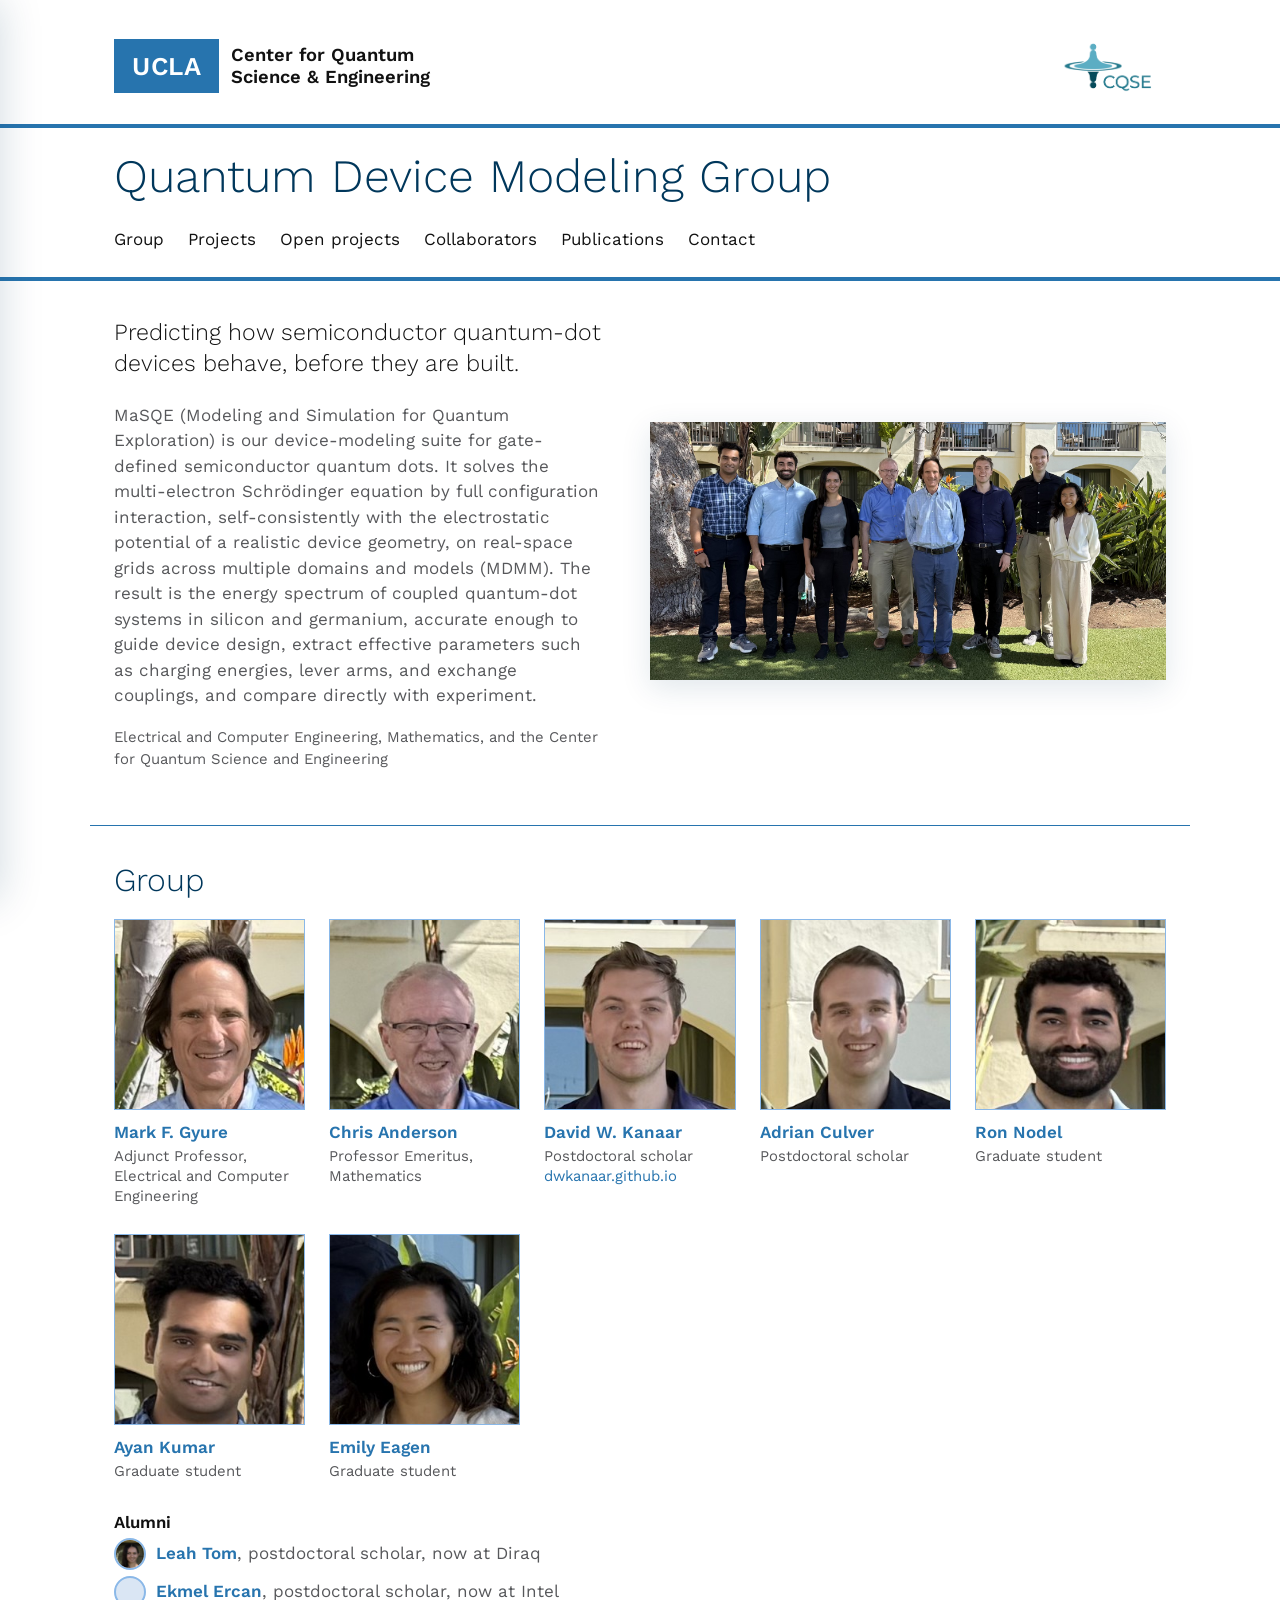
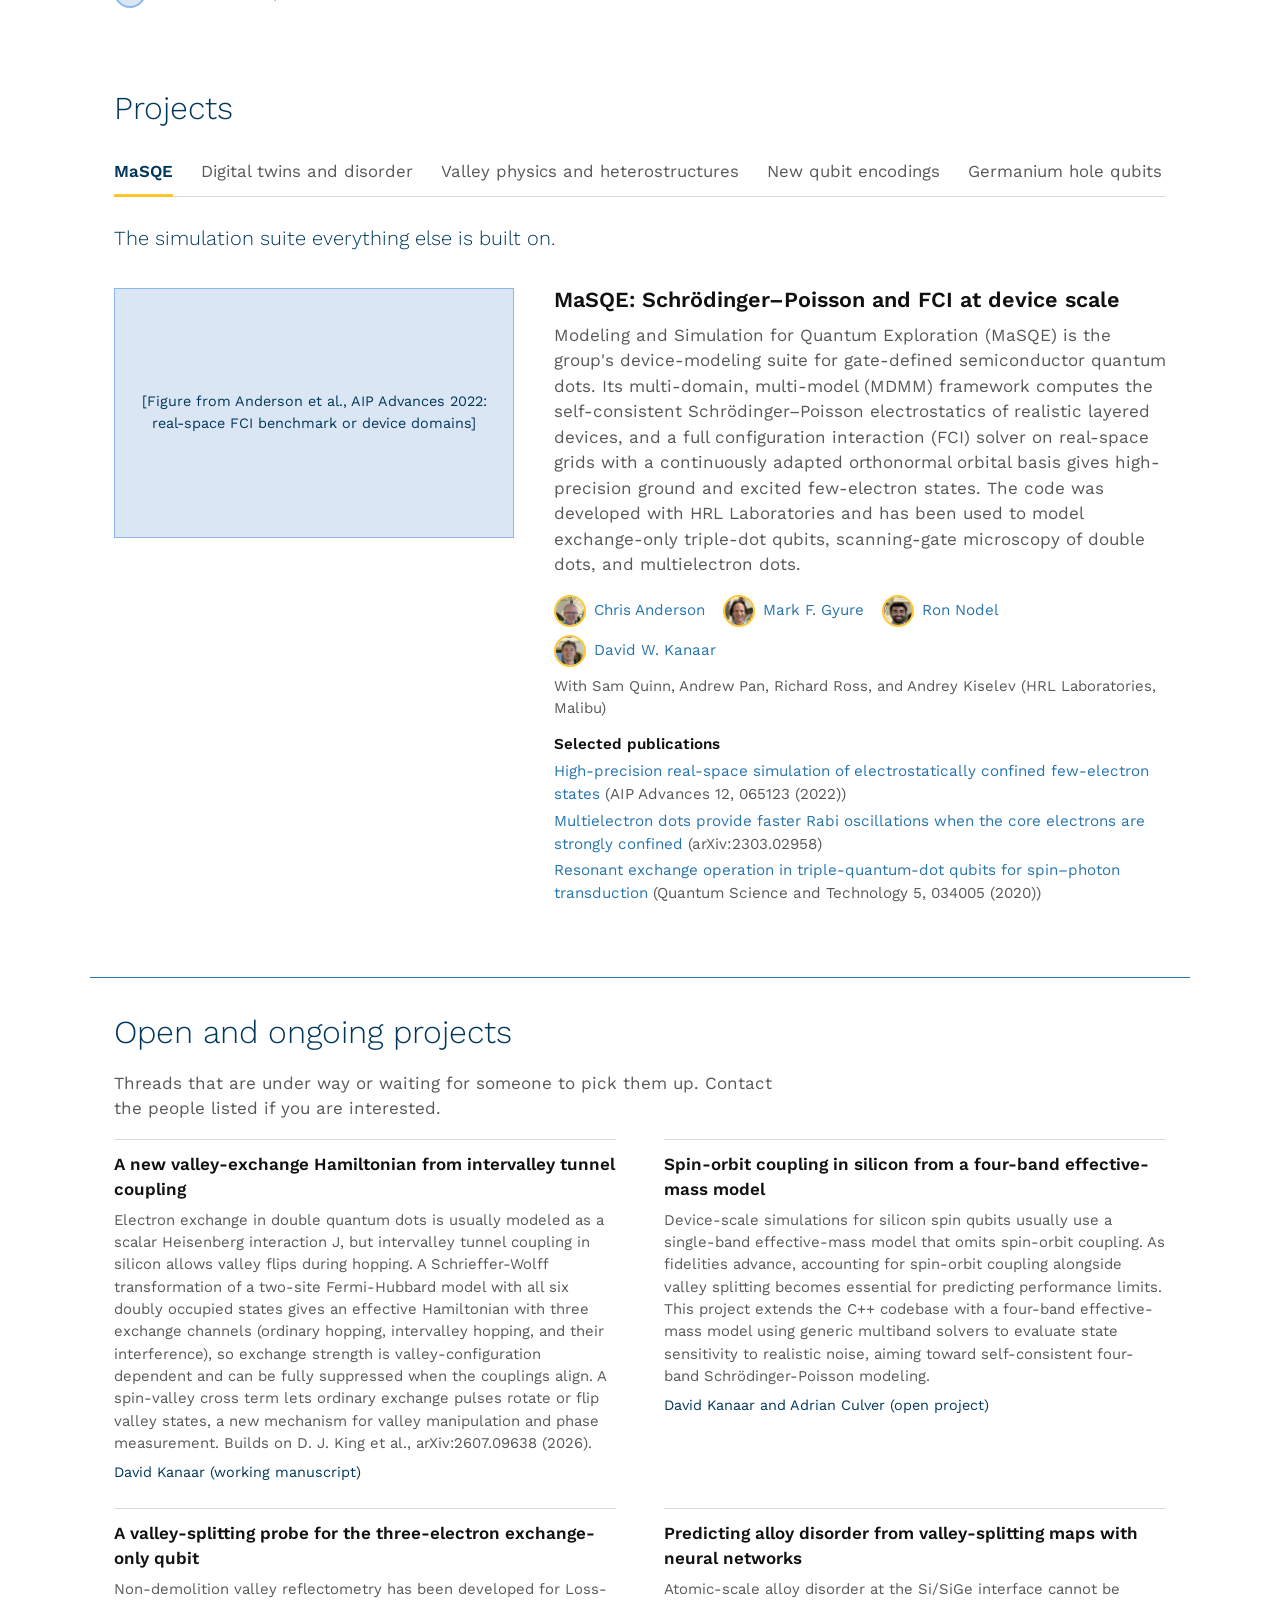
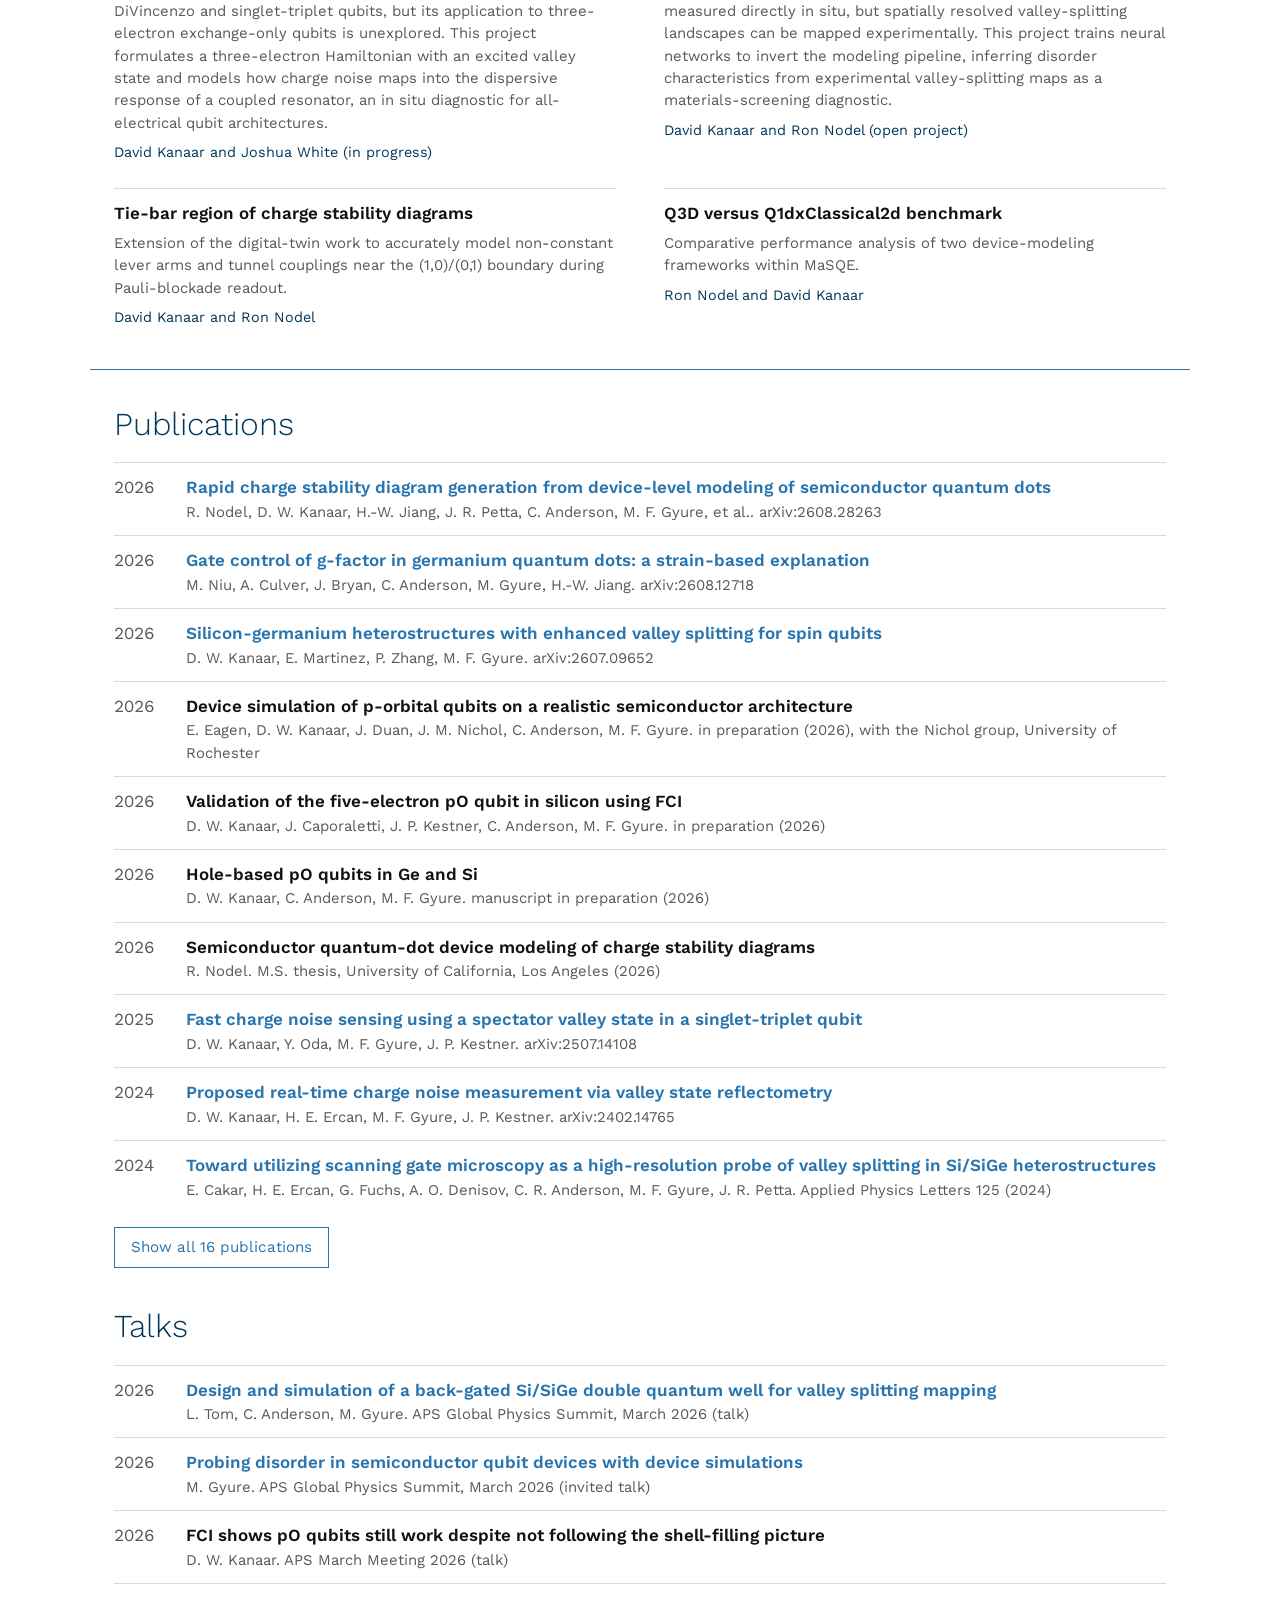
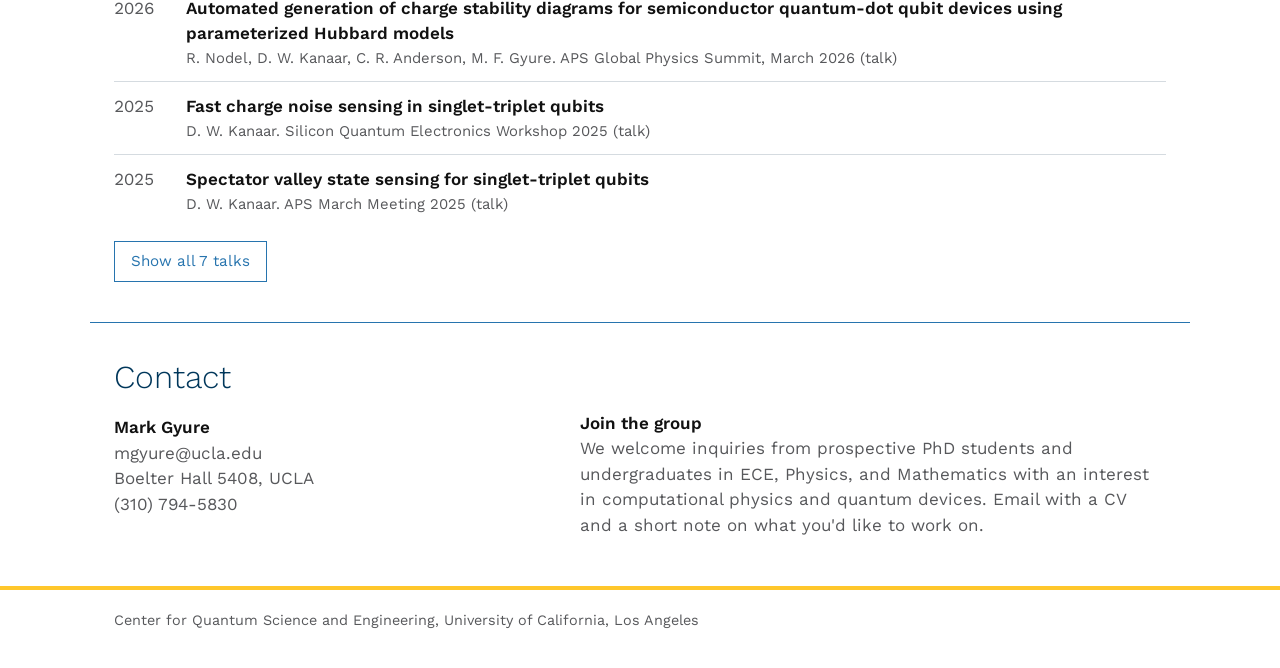
==== commit cc5fa117: "Add files via upload" ====
--- a/index.html
+++ b/index.html
@@ -88,7 +88,7 @@
     <p class="muted">Operating spin qubits requires tuning the electron occupancy under each gate, traditionally mapped with charge stability diagrams of occupancy versus two gate voltages. Simulating these pixel by pixel from full device models is accurate but computationally prohibitive for design iteration. Using the MDMM framework, an automated tuning procedure identifies a small set of gate-voltage reference points corresponding to specific charge states, and FCI calculations at those points give charging energies, lever arms, and interdot Coulomb interactions that parameterize a Hubbard model directly. The Hubbard model then reconstructs the full diagram efficiently, enabling rapid pre-fabrication optimization of gate geometry and voltage ranges. The method is validated against bias-sweep simulations and experimental data from an Intel Tunnel Falls Si/SiGe device. The framework also identifies experimentally accessible Hubbard parameters for analog quantum simulation and is being extended to non-constant lever arms and tunnel couplings near the tie-bar region used for Pauli-blockade readout.</p>
     <div class="chips"><button type="button" class="chip person" data-person="nodel"><img class="face" src="images/people/nodel.jpg" alt="" onerror="this.replaceWith(Object.assign(document.createElement('span'),{className:'face empty'}))">Ron Nodel</button><button type="button" class="chip person" data-person="kanaar"><img class="face" src="images/people/kanaar.jpg" alt="" onerror="this.replaceWith(Object.assign(document.createElement('span'),{className:'face empty'}))">David W. Kanaar</button><button type="button" class="chip person" data-person="anderson"><img class="face" src="images/people/anderson.jpg" alt="" onerror="this.replaceWith(Object.assign(document.createElement('span'),{className:'face empty'}))">Chris Anderson</button><button type="button" class="chip person" data-person="gyure"><img class="face" src="images/people/gyure.jpg" alt="" onerror="this.replaceWith(Object.assign(document.createElement('span'),{className:'face empty'}))">Mark F. Gyure</button></div>
     <div class="muted small">With Hong-Wen Jiang and Jason Petta (UCLA)</div>
-    <div class="selpubs"><div class="label">Selected publications</div><ul><li><a href="https://arxiv.org/abs/2608.28263">Rapid charge stability diagram generation from device-level modeling of semiconductor quantum dots</a> <span class="muted">(arXiv:2608.28263)</span></li></ul></div>
+    <div class="selpubs"><div class="label">Selected publications</div><ul><li><a href="https://arxiv.org/abs/2608.28263">Rapid charge stability diagram generation from device-level modeling of semiconductor quantum dots</a> <span class="muted">(arXiv:2608.28263)</span></li><li><span class="name">Automated generation of charge stability diagrams for semiconductor quantum-dot qubit devices using parameterized Hubbard models</span> <span class="muted">(APS Global Physics Summit, March 2026 (talk))</span></li><li><span class="name">Semiconductor quantum-dot device modeling of charge stability diagrams</span> <span class="muted">(M.S. thesis, University of California, Los Angeles (2026))</span></li></ul></div>
   </div>
 </article>
 <article class="project flip" id="tlf">
@@ -97,7 +97,7 @@
     <h3>Locating two-level fluctuators with device simulations</h3>
     <p class="muted">Charge noise in spin qubit devices is often dominated by individual two-level fluctuators (TLFs), charge traps that switch between two states and shift the dot energies. Fundamental limits on gate fidelities are likely to sit at the materials and device level, so knowing where these fluctuators are is a first step toward removing them. Combining high-precision simulations of realistic devices with experimental data, we developed a procedure that triangulates the spatial location of individual charge fluctuators from their signatures on different gates. The procedure is general and can be applied to data from any spin qubit device. [Add the TLF paper and a figure.]</p>
     <div class="chips"><button type="button" class="chip person" data-person="gyure"><img class="face" src="images/people/gyure.jpg" alt="" onerror="this.replaceWith(Object.assign(document.createElement('span'),{className:'face empty'}))">Mark F. Gyure</button><button type="button" class="chip person" data-person="anderson"><img class="face" src="images/people/anderson.jpg" alt="" onerror="this.replaceWith(Object.assign(document.createElement('span'),{className:'face empty'}))">Chris Anderson</button><button type="button" class="chip person" data-person="tom"><img class="face alum" src="images/people/tom.jpg" alt="" onerror="this.replaceWith(Object.assign(document.createElement('span'),{className:'face alum empty'}))">Leah Tom <span class="muted small">(alumni)</span></button></div>
-    
+    <div class="muted small">With J. P. Kestner (UMBC) and John Nichol (University of Rochester)</div>
     <div class="selpubs"><div class="label">Selected publications</div><ul><li><a href="https://meetings-archive.aps.org/smt/2026/mar-f10/1/">Probing disorder in semiconductor qubit devices with device simulations</a> <span class="muted">(APS Global Physics Summit, March 2026 (invited talk))</span></li></ul></div>
   </div>
 </article>
@@ -107,7 +107,7 @@
     <h3>Valley splitting and heterostructure design</h3>
     <p class="muted">Electrons in strained silicon quantum wells carry a low-lying valley degeneracy whose splitting is set by atomic-scale alloy disorder at the Si/SiGe interface. Small or random valley splittings are therefore a primary obstacle to reliable spin-qubit operation, initialization, and readout. This project shows that simple heterostructure engineering can guarantee a large valley splitting. Using one-dimensional tight-binding device-scale simulations (2k0 theory) that incorporate atomistic alloy disorder, we identified an unorthodox stack, a narrow quantum well combined with a small Ge spike and a pure-Ge cap, that consistently yields valley splittings of 1 to 5 meV across disorder realizations, corroborated by density functional theory. If realized experimentally, this design effectively removes valley splitting as an existential bottleneck for large-scale SiGe quantum processors. The germanium-spike idea builds on earlier experimental work by group alumni.</p>
     <div class="chips"><button type="button" class="chip person" data-person="kanaar"><img class="face" src="images/people/kanaar.jpg" alt="" onerror="this.replaceWith(Object.assign(document.createElement('span'),{className:'face empty'}))">David W. Kanaar</button><button type="button" class="chip person" data-person="gyure"><img class="face" src="images/people/gyure.jpg" alt="" onerror="this.replaceWith(Object.assign(document.createElement('span'),{className:'face empty'}))">Mark F. Gyure</button><button type="button" class="chip person" data-person="anderson"><img class="face" src="images/people/anderson.jpg" alt="" onerror="this.replaceWith(Object.assign(document.createElement('span'),{className:'face empty'}))">Chris Anderson</button><button type="button" class="chip person" data-person="tom"><img class="face alum" src="images/people/tom.jpg" alt="" onerror="this.replaceWith(Object.assign(document.createElement('span'),{className:'face alum empty'}))">Leah Tom <span class="muted small">(alumni)</span></button><button type="button" class="chip person" data-person="ercan"><img class="face alum" src="images/people/ercan.jpg" alt="" onerror="this.replaceWith(Object.assign(document.createElement('span'),{className:'face alum empty'}))">Ekmel Ercan <span class="muted small">(alumni)</span></button></div>
-    <div class="muted small">With Efrain Martinez and Peihong Zhang (UCLA)</div>
+    <div class="muted small">With Efrain Martinez and Peihong Zhang (UCLA), and Vince Lordi and Joel Varley (Lawrence Livermore National Laboratory)</div>
     <div class="selpubs"><div class="label">Selected publications</div><ul><li><a href="https://arxiv.org/abs/2607.09652">Silicon-germanium heterostructures with enhanced valley splitting for spin qubits</a> <span class="muted">(arXiv:2607.09652)</span></li><li><a href="https://arxiv.org/abs/2104.08232">Valley splittings in Si/SiGe quantum dots with a germanium spike in the silicon well</a> <span class="muted">(Physical Review B 104, 085406 (2021))</span></li></ul></div>
   </div>
 </article>
@@ -117,7 +117,7 @@
     <h3>Mapping valley splitting with a double quantum well and a scanning gate</h3>
     <p class="muted">Spatial variations in valley splitting are a challenge for high-fidelity Si/SiGe quantum dot qubits, because low-lying valley states lead to leakage outside the logical subspace. We designed a back-gated Si/SiGe double quantum well for spatial mapping of valley splitting with a scanning gate microscope. The lower well serves as an electron reservoir while the upper well hosts a tip-induced quantum dot, and a resonator integrated in the tip couples to dot transitions for pulsed-gate spectroscopy of the valley splitting. Inter-well spacing, well depth, and well width are optimized for sufficient tunnel coupling between dot and reservoir. Earlier simulations showed that a tip-induced dot formed near source and drain electrodes can be moved adiabatically far from the gates, so that changes in valley splitting across an interface defect can be detected. The platform allows mapping before gate deposition and deterministic placement of qubits where the splitting is large.</p>
     <div class="chips"><button type="button" class="chip person" data-person="anderson"><img class="face" src="images/people/anderson.jpg" alt="" onerror="this.replaceWith(Object.assign(document.createElement('span'),{className:'face empty'}))">Chris Anderson</button><button type="button" class="chip person" data-person="gyure"><img class="face" src="images/people/gyure.jpg" alt="" onerror="this.replaceWith(Object.assign(document.createElement('span'),{className:'face empty'}))">Mark F. Gyure</button><button type="button" class="chip person" data-person="tom"><img class="face alum" src="images/people/tom.jpg" alt="" onerror="this.replaceWith(Object.assign(document.createElement('span'),{className:'face alum empty'}))">Leah Tom <span class="muted small">(alumni)</span></button><button type="button" class="chip person" data-person="ercan"><img class="face alum" src="images/people/ercan.jpg" alt="" onerror="this.replaceWith(Object.assign(document.createElement('span'),{className:'face alum empty'}))">Ekmel Ercan <span class="muted small">(alumni)</span></button></div>
-    <div class="muted small">With Efe Cakar and Jason Petta (UCLA)</div>
+    <div class="muted small">With Efe Cakar, Harry Levinson, Avery Jackman, and Jason Petta (UCLA), Gordian Fuchs (Princeton), and Yun-Pil Shim (UTEP)</div>
     <div class="selpubs"><div class="label">Selected publications</div><ul><li><a href="https://meetings-archive.aps.org/smt/2026/mar-f10/2/">Design and simulation of a back-gated Si/SiGe double quantum well for valley splitting mapping</a> <span class="muted">(APS Global Physics Summit, March 2026 (talk))</span></li><li><a href="https://pubs.aip.org/aip/apl/article/125/2/024001/3303021">Toward utilizing scanning gate microscopy as a high-resolution probe of valley splitting in Si/SiGe heterostructures</a> <span class="muted">(Applied Physics Letters 125 (2024))</span></li><li><a href="https://meetings-archive.aps.org/smt/2026/mar-f10/1/">Probing disorder in semiconductor qubit devices with device simulations</a> <span class="muted">(APS Global Physics Summit, March 2026 (invited talk))</span></li></ul></div>
   </div>
 </article>
@@ -127,7 +127,7 @@
     <h3>Charge-noise sensing with valley states</h3>
     <p class="muted">Charge noise is the dominant error source in semiconductor spin qubits, but in situ characterization is difficult because measuring the logical state induces collapse. This project introduces a non-demolition probe that reads out the valley degree of freedom: interface steps and alloy disorder give valley states a transition dipole that couples to an on-chip microwave resonator, so valley-splitting fluctuations can be tracked dispersively without disturbing the spin state. Analytical signal-to-noise calculations and tight-binding simulations confirm sub-millisecond measurement times at unity signal-to-noise. We extended this to two-electron singlet-triplet qubits by initializing a spectator electron in an excited valley state to continuously monitor exchange fluctuations during logic gates, enabling real-time recalibration and feedforward correction. We are now examining whether the same approach applies to three-electron exchange-only qubits, which have become prominent in large-scale devices.</p>
     <div class="chips"><button type="button" class="chip person" data-person="kanaar"><img class="face" src="images/people/kanaar.jpg" alt="" onerror="this.replaceWith(Object.assign(document.createElement('span'),{className:'face empty'}))">David W. Kanaar</button><button type="button" class="chip person" data-person="gyure"><img class="face" src="images/people/gyure.jpg" alt="" onerror="this.replaceWith(Object.assign(document.createElement('span'),{className:'face empty'}))">Mark F. Gyure</button><button type="button" class="chip person" data-person="ercan"><img class="face alum" src="images/people/ercan.jpg" alt="" onerror="this.replaceWith(Object.assign(document.createElement('span'),{className:'face alum empty'}))">Ekmel Ercan <span class="muted small">(alumni)</span></button></div>
-    <div class="muted small">With J. P. Kestner and Yasuo Oda (University of Maryland, Baltimore County)</div>
+    <div class="muted small">With J. P. Kestner and Yasuo Oda (University of Maryland, Baltimore County), and John Nichol (University of Rochester)</div>
     <div class="selpubs"><div class="label">Selected publications</div><ul><li><a href="https://arxiv.org/abs/2507.14108">Fast charge noise sensing using a spectator valley state in a singlet-triplet qubit</a> <span class="muted">(arXiv:2507.14108)</span></li><li><a href="https://arxiv.org/abs/2402.14765">Proposed real-time charge noise measurement via valley state reflectometry</a> <span class="muted">(arXiv:2402.14765)</span></li><li><span class="name">Fast charge noise sensing in singlet-triplet qubits</span> <span class="muted">(Silicon Quantum Electronics Workshop 2025 (talk))</span></li><li><span class="name">Spectator valley state sensing for singlet-triplet qubits</span> <span class="muted">(APS March Meeting 2025 (talk))</span></li><li><span class="name">In-situ charge noise probe through the valley splitting</span> <span class="muted">(APS March Meeting 2024 (talk))</span></li></ul></div>
   </div>
 </article>
@@ -147,7 +147,7 @@
     <h3>Device design for SAGE qubits</h3>
     <p class="muted">Singlet-only always-on gapless exchange (SAGE) qubits, proposed by the Das Sarma group at Maryland (Foulk et al., PRL 2025), encode one qubit in the spins of four electrons in four tunnel-coupled quantum dots. The singlet-only encoding is invariant under magnetic field gradients, so the qubit is protected from errors caused by nuclear spins and g-factor variations, and the always-on exchange couplings suppress leakage energetically, while raising the sensitivity to charge noise. We use MaSQE to design realistic Si/SiGe gate layouts that realize the required always-on exchange couplings and to evaluate their charge-noise sensitivity from the simulated electronic structure. [Confirm scope and add a figure.]</p>
     <div class="chips"><button type="button" class="chip person" data-person="kumar"><img class="face" src="images/people/kumar.jpg" alt="" onerror="this.replaceWith(Object.assign(document.createElement('span'),{className:'face empty'}))">Ayan Kumar</button><button type="button" class="chip person" data-person="gyure"><img class="face" src="images/people/gyure.jpg" alt="" onerror="this.replaceWith(Object.assign(document.createElement('span'),{className:'face empty'}))">Mark F. Gyure</button><button type="button" class="chip person" data-person="anderson"><img class="face" src="images/people/anderson.jpg" alt="" onerror="this.replaceWith(Object.assign(document.createElement('span'),{className:'face empty'}))">Chris Anderson</button></div>
-    
+    <div class="muted small">With Sam Carter's group (Laboratory for Physical Sciences)</div>
     <div class="selpubs"><div class="label">Selected publications</div><ul></ul></div>
   </div>
 </article>
@@ -155,9 +155,9 @@
   <div class="pic"><img src="images/projects/germanium.png" alt="" onerror="this.parentNode.innerHTML='<div class=placeholder>'+this.dataset.ph+'</div>'" data-ph="[Niu et al. 2026: strain map and g-tensor variation under the gates]"></div>
   <div class="body">
     <h3>Hole qubits in germanium</h3>
-    <p class="muted">The g-factor governs the behavior of semiconductor spin qubits, since it sets the qubit frequency and its sensitivity to electrical and magnetic noise. Experiments in germanium quantum dots have revealed large g-factor variations under small gate voltage changes, indicating strong coupling between electrostatics and spin properties. We give a quantitative explanation based on strain-induced g-tensor modulation. Finite-element simulations of inhomogeneous strain combined with quantum calculations of hole wavefunctions show that device-induced strain produces spatially varying g-tensors, and gate voltages shift the dot within this landscape. Earlier work with QuTech modeled planar germanium hole qubits in electric and magnetic fields.</p>
+    <p class="muted">The g-factor governs the behavior of semiconductor spin qubits, since it sets the qubit frequency and its sensitivity to electrical and magnetic noise. Experiments in germanium quantum dots have revealed large g-factor variations under small gate voltage changes, indicating strong coupling between electrostatics and spin properties. We give a quantitative explanation based on strain-induced g-tensor modulation. Finite-element simulations of inhomogeneous strain combined with quantum calculations of hole wavefunctions show that device-induced strain produces spatially varying g-tensors, and gate voltages shift the dot within this landscape. Earlier work with Max Russ at QuTech cross-validated our germanium hole physics codes and modeled planar Ge hole qubits in electric and magnetic fields.</p>
     <div class="chips"><button type="button" class="chip person" data-person="culver"><img class="face" src="images/people/culver.jpg" alt="" onerror="this.replaceWith(Object.assign(document.createElement('span'),{className:'face empty'}))">Adrian Culver</button><button type="button" class="chip person" data-person="anderson"><img class="face" src="images/people/anderson.jpg" alt="" onerror="this.replaceWith(Object.assign(document.createElement('span'),{className:'face empty'}))">Chris Anderson</button><button type="button" class="chip person" data-person="gyure"><img class="face" src="images/people/gyure.jpg" alt="" onerror="this.replaceWith(Object.assign(document.createElement('span'),{className:'face empty'}))">Mark F. Gyure</button><button type="button" class="chip person" data-person="ercan"><img class="face alum" src="images/people/ercan.jpg" alt="" onerror="this.replaceWith(Object.assign(document.createElement('span'),{className:'face alum empty'}))">Ekmel Ercan <span class="muted small">(alumni)</span></button></div>
-    <div class="muted small">With Mu Niu, Johnathan Bryan, and Hong-Wen Jiang (UCLA Physics), and Menno Veldhorst and Giordano Scappucci (QuTech, Delft University of Technology)</div>
+    <div class="muted small">With Mu Niu, Johnathan Bryan, Alex Galkin, and Hong-Wen Jiang (UCLA Physics), Max Russ (QuTech, Delft), and the Laboratory for Physical Sciences</div>
     <div class="selpubs"><div class="label">Selected publications</div><ul><li><a href="https://arxiv.org/abs/2608.12718">Gate control of g-factor in germanium quantum dots: a strain-based explanation</a> <span class="muted">(arXiv:2608.12718)</span></li><li><a href="https://arxiv.org/abs/2208.04795">Modeling of planar germanium hole qubits in electric and magnetic fields</a> <span class="muted">(npj Quantum Information 10, 102 (2024))</span></li></ul></div>
   </div>
 </article>
@@ -172,11 +172,11 @@
 
   <section id="publications" class="wrap">
     <h2>Publications</h2>
-    <ul class="pubs" id="pubs-list"><li><span class="year">2026</span><div><a href="https://arxiv.org/abs/2608.28263">Rapid charge stability diagram generation from device-level modeling of semiconductor quantum dots</a><div class="muted small">R. Nodel, D. W. Kanaar, H.-W. Jiang, J. R. Petta, C. Anderson, M. F. Gyure, et al.. arXiv:2608.28263</div></div></li><li><span class="year">2026</span><div><a href="https://arxiv.org/abs/2608.12718">Gate control of g-factor in germanium quantum dots: a strain-based explanation</a><div class="muted small">M. Niu, A. Culver, J. Bryan, C. Anderson, M. Gyure, H.-W. Jiang. arXiv:2608.12718</div></div></li><li><span class="year">2026</span><div><a href="https://arxiv.org/abs/2607.09652">Silicon-germanium heterostructures with enhanced valley splitting for spin qubits</a><div class="muted small">D. W. Kanaar, E. Martinez, P. Zhang, M. F. Gyure. arXiv:2607.09652</div></div></li><li><span class="year">2026</span><div><span class="name">Device simulation of p-orbital qubits on a realistic semiconductor architecture</span><div class="muted small">E. Eagen, D. W. Kanaar, J. Duan, J. M. Nichol, C. Anderson, M. F. Gyure. in preparation (2026), with the Nichol group, University of Rochester</div></div></li><li><span class="year">2026</span><div><span class="name">Validation of the five-electron pO qubit in silicon using FCI</span><div class="muted small">D. W. Kanaar, J. Caporaletti, J. P. Kestner, C. Anderson, M. F. Gyure. in preparation (2026)</div></div></li><li><span class="year">2026</span><div><span class="name">Hole-based pO qubits in Ge and Si</span><div class="muted small">D. W. Kanaar, C. Anderson, M. F. Gyure. manuscript in preparation (2026)</div></div></li><li><span class="year">2025</span><div><a href="https://arxiv.org/abs/2507.14108">Fast charge noise sensing using a spectator valley state in a singlet-triplet qubit</a><div class="muted small">D. W. Kanaar, Y. Oda, M. F. Gyure, J. P. Kestner. arXiv:2507.14108</div></div></li><li><span class="year">2024</span><div><a href="https://arxiv.org/abs/2402.14765">Proposed real-time charge noise measurement via valley state reflectometry</a><div class="muted small">D. W. Kanaar, H. E. Ercan, M. F. Gyure, J. P. Kestner. arXiv:2402.14765</div></div></li><li><span class="year">2024</span><div><a href="https://pubs.aip.org/aip/apl/article/125/2/024001/3303021">Toward utilizing scanning gate microscopy as a high-resolution probe of valley splitting in Si/SiGe heterostructures</a><div class="muted small">E. Cakar, H. E. Ercan, G. Fuchs, A. O. Denisov, C. R. Anderson, M. F. Gyure, J. R. Petta. Applied Physics Letters 125 (2024)</div></div></li><li><span class="year">2024</span><div><a href="https://arxiv.org/abs/2208.04795">Modeling of planar germanium hole qubits in electric and magnetic fields</a><div class="muted small">C.-A. Wang, H. E. Ercan, M. F. Gyure, G. Scappucci, M. Veldhorst, M. Rimbach-Russ. npj Quantum Information 10, 102 (2024)</div></div></li><li class=more hidden><span class="year">2023</span><div><a href="https://arxiv.org/abs/2303.02958">Multielectron dots provide faster Rabi oscillations when the core electrons are strongly confined</a><div class="muted small">H. E. Ercan, C. R. Anderson, S. N. Coppersmith, M. Friesen, M. F. Gyure. arXiv:2303.02958</div></div></li><li class=more hidden><span class="year">2022</span><div><a href="https://arxiv.org/abs/2203.00082">High-precision real-space simulation of electrostatically confined few-electron states</a><div class="muted small">C. R. Anderson, M. F. Gyure, S. Quinn, A. Pan, R. S. Ross, A. A. Kiselev. AIP Advances 12, 065123 (2022)</div></div></li><li class=more hidden><span class="year">2022</span><div><a href="https://arxiv.org/abs/2203.05912">Microwave-frequency scanning gate microscopy of a Si/SiGe double quantum dot</a><div class="muted small">A. O. Denisov, S. W. Oh, G. Fuchs, A. R. Mills, P. Chen, C. R. Anderson, M. F. Gyure, A. W. Barnard, J. R. Petta. Nano Letters 22, 4807 (2022)</div></div></li><li class=more hidden><span class="year">2021</span><div><a href="https://arxiv.org/abs/2104.08232">Valley splittings in Si/SiGe quantum dots with a germanium spike in the silicon well</a><div class="muted small">T. McJunkin, E. R. MacQuarrie, L. Tom, S. F. Neyens, J. P. Dodson, B. Thorgrimsson, J. Corrigan, H. E. Ercan, D. E. Savage, M. G. Lagally, R. Joynt, S. N. Coppersmith, M. Friesen, M. A. Eriksson. Physical Review B 104, 085406 (2021)</div></div></li><li class=more hidden><span class="year">2020</span><div><a href="https://arxiv.org/abs/2001.09240">Resonant exchange operation in triple-quantum-dot qubits for spin–photon transduction</a><div class="muted small">A. Pan, T. E. Keating, M. F. Gyure, E. J. Pritchett, S. Quinn, et al.. Quantum Science and Technology 5, 034005 (2020)</div></div></li></ul>
-    <button class="more-btn" data-target="pubs-list">Show all 15 publications</button>
+    <ul class="pubs" id="pubs-list"><li><span class="year">2026</span><div><a href="https://arxiv.org/abs/2608.28263">Rapid charge stability diagram generation from device-level modeling of semiconductor quantum dots</a><div class="muted small">R. Nodel, D. W. Kanaar, H.-W. Jiang, J. R. Petta, C. Anderson, M. F. Gyure, et al.. arXiv:2608.28263</div></div></li><li><span class="year">2026</span><div><a href="https://arxiv.org/abs/2608.12718">Gate control of g-factor in germanium quantum dots: a strain-based explanation</a><div class="muted small">M. Niu, A. Culver, J. Bryan, C. Anderson, M. Gyure, H.-W. Jiang. arXiv:2608.12718</div></div></li><li><span class="year">2026</span><div><a href="https://arxiv.org/abs/2607.09652">Silicon-germanium heterostructures with enhanced valley splitting for spin qubits</a><div class="muted small">D. W. Kanaar, E. Martinez, P. Zhang, M. F. Gyure. arXiv:2607.09652</div></div></li><li><span class="year">2026</span><div><span class="name">Device simulation of p-orbital qubits on a realistic semiconductor architecture</span><div class="muted small">E. Eagen, D. W. Kanaar, J. Duan, J. M. Nichol, C. Anderson, M. F. Gyure. in preparation (2026), with the Nichol group, University of Rochester</div></div></li><li><span class="year">2026</span><div><span class="name">Validation of the five-electron pO qubit in silicon using FCI</span><div class="muted small">D. W. Kanaar, J. Caporaletti, J. P. Kestner, C. Anderson, M. F. Gyure. in preparation (2026)</div></div></li><li><span class="year">2026</span><div><span class="name">Hole-based pO qubits in Ge and Si</span><div class="muted small">D. W. Kanaar, C. Anderson, M. F. Gyure. manuscript in preparation (2026)</div></div></li><li><span class="year">2026</span><div><span class="name">Semiconductor quantum-dot device modeling of charge stability diagrams</span><div class="muted small">R. Nodel. M.S. thesis, University of California, Los Angeles (2026)</div></div></li><li><span class="year">2025</span><div><a href="https://arxiv.org/abs/2507.14108">Fast charge noise sensing using a spectator valley state in a singlet-triplet qubit</a><div class="muted small">D. W. Kanaar, Y. Oda, M. F. Gyure, J. P. Kestner. arXiv:2507.14108</div></div></li><li><span class="year">2024</span><div><a href="https://arxiv.org/abs/2402.14765">Proposed real-time charge noise measurement via valley state reflectometry</a><div class="muted small">D. W. Kanaar, H. E. Ercan, M. F. Gyure, J. P. Kestner. arXiv:2402.14765</div></div></li><li><span class="year">2024</span><div><a href="https://pubs.aip.org/aip/apl/article/125/2/024001/3303021">Toward utilizing scanning gate microscopy as a high-resolution probe of valley splitting in Si/SiGe heterostructures</a><div class="muted small">E. Cakar, H. E. Ercan, G. Fuchs, A. O. Denisov, C. R. Anderson, M. F. Gyure, J. R. Petta. Applied Physics Letters 125 (2024)</div></div></li><li class=more hidden><span class="year">2024</span><div><a href="https://arxiv.org/abs/2208.04795">Modeling of planar germanium hole qubits in electric and magnetic fields</a><div class="muted small">C.-A. Wang, H. E. Ercan, M. F. Gyure, G. Scappucci, M. Veldhorst, M. Rimbach-Russ. npj Quantum Information 10, 102 (2024)</div></div></li><li class=more hidden><span class="year">2023</span><div><a href="https://arxiv.org/abs/2303.02958">Multielectron dots provide faster Rabi oscillations when the core electrons are strongly confined</a><div class="muted small">H. E. Ercan, C. R. Anderson, S. N. Coppersmith, M. Friesen, M. F. Gyure. arXiv:2303.02958</div></div></li><li class=more hidden><span class="year">2022</span><div><a href="https://arxiv.org/abs/2203.00082">High-precision real-space simulation of electrostatically confined few-electron states</a><div class="muted small">C. R. Anderson, M. F. Gyure, S. Quinn, A. Pan, R. S. Ross, A. A. Kiselev. AIP Advances 12, 065123 (2022)</div></div></li><li class=more hidden><span class="year">2022</span><div><a href="https://arxiv.org/abs/2203.05912">Microwave-frequency scanning gate microscopy of a Si/SiGe double quantum dot</a><div class="muted small">A. O. Denisov, S. W. Oh, G. Fuchs, A. R. Mills, P. Chen, C. R. Anderson, M. F. Gyure, A. W. Barnard, J. R. Petta. Nano Letters 22, 4807 (2022)</div></div></li><li class=more hidden><span class="year">2021</span><div><a href="https://arxiv.org/abs/2104.08232">Valley splittings in Si/SiGe quantum dots with a germanium spike in the silicon well</a><div class="muted small">T. McJunkin, E. R. MacQuarrie, L. Tom, S. F. Neyens, J. P. Dodson, B. Thorgrimsson, J. Corrigan, H. E. Ercan, D. E. Savage, M. G. Lagally, R. Joynt, S. N. Coppersmith, M. Friesen, M. A. Eriksson. Physical Review B 104, 085406 (2021)</div></div></li><li class=more hidden><span class="year">2020</span><div><a href="https://arxiv.org/abs/2001.09240">Resonant exchange operation in triple-quantum-dot qubits for spin–photon transduction</a><div class="muted small">A. Pan, T. E. Keating, M. F. Gyure, E. J. Pritchett, S. Quinn, et al.. Quantum Science and Technology 5, 034005 (2020)</div></div></li></ul>
+    <button class="more-btn" data-target="pubs-list">Show all 16 publications</button>
     <h2 class="sub-h2">Talks</h2>
-    <ul class="pubs" id="talks-list"><li><span class="year">2026</span><div><a href="https://meetings-archive.aps.org/smt/2026/mar-f10/2/">Design and simulation of a back-gated Si/SiGe double quantum well for valley splitting mapping</a><div class="muted small">L. Tom, C. Anderson, M. Gyure. APS Global Physics Summit, March 2026 (talk)</div></div></li><li><span class="year">2026</span><div><a href="https://meetings-archive.aps.org/smt/2026/mar-f10/1/">Probing disorder in semiconductor qubit devices with device simulations</a><div class="muted small">M. Gyure. APS Global Physics Summit, March 2026 (invited talk)</div></div></li><li><span class="year">2026</span><div><span class="name">FCI shows pO qubits still work despite not following the shell-filling picture</span><div class="muted small">D. W. Kanaar. APS March Meeting 2026 (talk)</div></div></li><li><span class="year">2025</span><div><span class="name">Fast charge noise sensing in singlet-triplet qubits</span><div class="muted small">D. W. Kanaar. Silicon Quantum Electronics Workshop 2025 (talk)</div></div></li><li><span class="year">2025</span><div><span class="name">Spectator valley state sensing for singlet-triplet qubits</span><div class="muted small">D. W. Kanaar. APS March Meeting 2025 (talk)</div></div></li><li><span class="year">2024</span><div><span class="name">In-situ charge noise probe through the valley splitting</span><div class="muted small">D. W. Kanaar. APS March Meeting 2024 (talk)</div></div></li></ul>
-    
+    <ul class="pubs" id="talks-list"><li><span class="year">2026</span><div><a href="https://meetings-archive.aps.org/smt/2026/mar-f10/2/">Design and simulation of a back-gated Si/SiGe double quantum well for valley splitting mapping</a><div class="muted small">L. Tom, C. Anderson, M. Gyure. APS Global Physics Summit, March 2026 (talk)</div></div></li><li><span class="year">2026</span><div><a href="https://meetings-archive.aps.org/smt/2026/mar-f10/1/">Probing disorder in semiconductor qubit devices with device simulations</a><div class="muted small">M. Gyure. APS Global Physics Summit, March 2026 (invited talk)</div></div></li><li><span class="year">2026</span><div><span class="name">FCI shows pO qubits still work despite not following the shell-filling picture</span><div class="muted small">D. W. Kanaar. APS March Meeting 2026 (talk)</div></div></li><li><span class="year">2026</span><div><span class="name">Automated generation of charge stability diagrams for semiconductor quantum-dot qubit devices using parameterized Hubbard models</span><div class="muted small">R. Nodel, D. W. Kanaar, C. R. Anderson, M. F. Gyure. APS Global Physics Summit, March 2026 (talk)</div></div></li><li><span class="year">2025</span><div><span class="name">Fast charge noise sensing in singlet-triplet qubits</span><div class="muted small">D. W. Kanaar. Silicon Quantum Electronics Workshop 2025 (talk)</div></div></li><li><span class="year">2025</span><div><span class="name">Spectator valley state sensing for singlet-triplet qubits</span><div class="muted small">D. W. Kanaar. APS March Meeting 2025 (talk)</div></div></li><li class=more hidden><span class="year">2024</span><div><span class="name">In-situ charge noise probe through the valley splitting</span><div class="muted small">D. W. Kanaar. APS March Meeting 2024 (talk)</div></div></li></ul>
+    <button class="more-btn" data-target="talks-list">Show all 7 talks</button>
   </section>
 
   <section id="contact" class="wrap contact">
@@ -209,7 +209,7 @@
       b.remove();
     });
   });
-  var PERSONS = {"gyure": {"name": "Mark F. Gyure", "role": "Adjunct Professor, Electrical and Computer Engineering", "img": "images/people/gyure.jpg", "last": "Gyure", "alumni": false, "projects": [{"id": "masqe", "title": "MaSQE: Schr\u00f6dinger\u2013Poisson and FCI at device scale", "theme": "masqe", "themeLabel": "MaSQE"}, {"id": "twins", "title": "Charge-stability digital twins for Si/SiGe devices", "theme": "twins", "themeLabel": "Digital twins and disorder"}, {"id": "valley", "title": "Valley splitting and heterostructure design", "theme": "valley", "themeLabel": "Valley physics and heterostructures"}, {"id": "dqw", "title": "Mapping valley splitting with a double quantum well and a scanning gate", "theme": "valley", "themeLabel": "Valley physics and heterostructures"}, {"id": "noise", "title": "Charge-noise sensing with valley states", "theme": "valley", "themeLabel": "Valley physics and heterostructures"}, {"id": "tlf", "title": "Locating two-level fluctuators with device simulations", "theme": "twins", "themeLabel": "Digital twins and disorder"}, {"id": "sage", "title": "Device design for SAGE qubits", "theme": "designs", "themeLabel": "New qubit encodings"}, {"id": "po", "title": "p-Orbital (pO) qubits", "theme": "designs", "themeLabel": "New qubit encodings"}, {"id": "germanium", "title": "Hole qubits in germanium", "theme": "ge", "themeLabel": "Germanium hole qubits"}], "pubs": [{"t": "Rapid charge stability diagram generation from device-level modeling of semiconductor quantum dots", "a": "R. Nodel, D. W. Kanaar, H.-W. Jiang, J. R. Petta, C. Anderson, M. F. Gyure, et al.", "v": "arXiv:2608.28263", "y": 2026, "u": "https://arxiv.org/abs/2608.28263", "talk": false}, {"t": "Gate control of g-factor in germanium quantum dots: a strain-based explanation", "a": "M. Niu, A. Culver, J. Bryan, C. Anderson, M. Gyure, H.-W. Jiang", "v": "arXiv:2608.12718", "y": 2026, "u": "https://arxiv.org/abs/2608.12718", "talk": false}, {"t": "Silicon-germanium heterostructures with enhanced valley splitting for spin qubits", "a": "D. W. Kanaar, E. Martinez, P. Zhang, M. F. Gyure", "v": "arXiv:2607.09652", "y": 2026, "u": "https://arxiv.org/abs/2607.09652", "talk": false}, {"t": "Design and simulation of a back-gated Si/SiGe double quantum well for valley splitting mapping", "a": "L. Tom, C. Anderson, M. Gyure", "v": "APS Global Physics Summit, March 2026 (talk)", "y": 2026, "u": "https://meetings-archive.aps.org/smt/2026/mar-f10/2/", "talk": true}, {"t": "Probing disorder in semiconductor qubit devices with device simulations", "a": "M. Gyure", "v": "APS Global Physics Summit, March 2026 (invited talk)", "y": 2026, "u": "https://meetings-archive.aps.org/smt/2026/mar-f10/1/", "talk": true}, {"t": "Device simulation of p-orbital qubits on a realistic semiconductor architecture", "a": "E. Eagen, D. W. Kanaar, J. Duan, J. M. Nichol, C. Anderson, M. F. Gyure", "v": "in preparation (2026), with the Nichol group, University of Rochester", "y": 2026, "u": "", "talk": false}, {"t": "Validation of the five-electron pO qubit in silicon using FCI", "a": "D. W. Kanaar, J. Caporaletti, J. P. Kestner, C. Anderson, M. F. Gyure", "v": "in preparation (2026)", "y": 2026, "u": "", "talk": false}, {"t": "Hole-based pO qubits in Ge and Si", "a": "D. W. Kanaar, C. Anderson, M. F. Gyure", "v": "manuscript in preparation (2026)", "y": 2026, "u": "", "talk": false}, {"t": "Fast charge noise sensing using a spectator valley state in a singlet-triplet qubit", "a": "D. W. Kanaar, Y. Oda, M. F. Gyure, J. P. Kestner", "v": "arXiv:2507.14108", "y": 2025, "u": "https://arxiv.org/abs/2507.14108", "talk": false}, {"t": "Proposed real-time charge noise measurement via valley state reflectometry", "a": "D. W. Kanaar, H. E. Ercan, M. F. Gyure, J. P. Kestner", "v": "arXiv:2402.14765", "y": 2024, "u": "https://arxiv.org/abs/2402.14765", "talk": false}, {"t": "Toward utilizing scanning gate microscopy as a high-resolution probe of valley splitting in Si/SiGe heterostructures", "a": "E. Cakar, H. E. Ercan, G. Fuchs, A. O. Denisov, C. R. Anderson, M. F. Gyure, J. R. Petta", "v": "Applied Physics Letters 125 (2024)", "y": 2024, "u": "https://pubs.aip.org/aip/apl/article/125/2/024001/3303021", "talk": false}, {"t": "Modeling of planar germanium hole qubits in electric and magnetic fields", "a": "C.-A. Wang, H. E. Ercan, M. F. Gyure, G. Scappucci, M. Veldhorst, M. Rimbach-Russ", "v": "npj Quantum Information 10, 102 (2024)", "y": 2024, "u": "https://arxiv.org/abs/2208.04795", "talk": false}, {"t": "Multielectron dots provide faster Rabi oscillations when the core electrons are strongly confined", "a": "H. E. Ercan, C. R. Anderson, S. N. Coppersmith, M. Friesen, M. F. Gyure", "v": "arXiv:2303.02958", "y": 2023, "u": "https://arxiv.org/abs/2303.02958", "talk": false}, {"t": "High-precision real-space simulation of electrostatically confined few-electron states", "a": "C. R. Anderson, M. F. Gyure, S. Quinn, A. Pan, R. S. Ross, A. A. Kiselev", "v": "AIP Advances 12, 065123 (2022)", "y": 2022, "u": "https://arxiv.org/abs/2203.00082", "talk": false}, {"t": "Microwave-frequency scanning gate microscopy of a Si/SiGe double quantum dot", "a": "A. O. Denisov, S. W. Oh, G. Fuchs, A. R. Mills, P. Chen, C. R. Anderson, M. F. Gyure, A. W. Barnard, J. R. Petta", "v": "Nano Letters 22, 4807 (2022)", "y": 2022, "u": "https://arxiv.org/abs/2203.05912", "talk": false}, {"t": "Resonant exchange operation in triple-quantum-dot qubits for spin\u2013photon transduction", "a": "A. Pan, T. E. Keating, M. F. Gyure, E. J. Pritchett, S. Quinn, et al.", "v": "Quantum Science and Technology 5, 034005 (2020)", "y": 2020, "u": "https://arxiv.org/abs/2001.09240", "talk": false}], "open": [], "scholar": ""}, "anderson": {"name": "Chris Anderson", "role": "Professor Emeritus, Mathematics", "img": "images/people/anderson.jpg", "last": "Anderson", "alumni": false, "projects": [{"id": "masqe", "title": "MaSQE: Schr\u00f6dinger\u2013Poisson and FCI at device scale", "theme": "masqe", "themeLabel": "MaSQE"}, {"id": "twins", "title": "Charge-stability digital twins for Si/SiGe devices", "theme": "twins", "themeLabel": "Digital twins and disorder"}, {"id": "valley", "title": "Valley splitting and heterostructure design", "theme": "valley", "themeLabel": "Valley physics and heterostructures"}, {"id": "dqw", "title": "Mapping valley splitting with a double quantum well and a scanning gate", "theme": "valley", "themeLabel": "Valley physics and heterostructures"}, {"id": "tlf", "title": "Locating two-level fluctuators with device simulations", "theme": "twins", "themeLabel": "Digital twins and disorder"}, {"id": "sage", "title": "Device design for SAGE qubits", "theme": "designs", "themeLabel": "New qubit encodings"}, {"id": "po", "title": "p-Orbital (pO) qubits", "theme": "designs", "themeLabel": "New qubit encodings"}, {"id": "germanium", "title": "Hole qubits in germanium", "theme": "ge", "themeLabel": "Germanium hole qubits"}], "pubs": [{"t": "Rapid charge stability diagram generation from device-level modeling of semiconductor quantum dots", "a": "R. Nodel, D. W. Kanaar, H.-W. Jiang, J. R. Petta, C. Anderson, M. F. Gyure, et al.", "v": "arXiv:2608.28263", "y": 2026, "u": "https://arxiv.org/abs/2608.28263", "talk": false}, {"t": "Gate control of g-factor in germanium quantum dots: a strain-based explanation", "a": "M. Niu, A. Culver, J. Bryan, C. Anderson, M. Gyure, H.-W. Jiang", "v": "arXiv:2608.12718", "y": 2026, "u": "https://arxiv.org/abs/2608.12718", "talk": false}, {"t": "Design and simulation of a back-gated Si/SiGe double quantum well for valley splitting mapping", "a": "L. Tom, C. Anderson, M. Gyure", "v": "APS Global Physics Summit, March 2026 (talk)", "y": 2026, "u": "https://meetings-archive.aps.org/smt/2026/mar-f10/2/", "talk": true}, {"t": "Device simulation of p-orbital qubits on a realistic semiconductor architecture", "a": "E. Eagen, D. W. Kanaar, J. Duan, J. M. Nichol, C. Anderson, M. F. Gyure", "v": "in preparation (2026), with the Nichol group, University of Rochester", "y": 2026, "u": "", "talk": false}, {"t": "Validation of the five-electron pO qubit in silicon using FCI", "a": "D. W. Kanaar, J. Caporaletti, J. P. Kestner, C. Anderson, M. F. Gyure", "v": "in preparation (2026)", "y": 2026, "u": "", "talk": false}, {"t": "Hole-based pO qubits in Ge and Si", "a": "D. W. Kanaar, C. Anderson, M. F. Gyure", "v": "manuscript in preparation (2026)", "y": 2026, "u": "", "talk": false}, {"t": "Toward utilizing scanning gate microscopy as a high-resolution probe of valley splitting in Si/SiGe heterostructures", "a": "E. Cakar, H. E. Ercan, G. Fuchs, A. O. Denisov, C. R. Anderson, M. F. Gyure, J. R. Petta", "v": "Applied Physics Letters 125 (2024)", "y": 2024, "u": "https://pubs.aip.org/aip/apl/article/125/2/024001/3303021", "talk": false}, {"t": "Multielectron dots provide faster Rabi oscillations when the core electrons are strongly confined", "a": "H. E. Ercan, C. R. Anderson, S. N. Coppersmith, M. Friesen, M. F. Gyure", "v": "arXiv:2303.02958", "y": 2023, "u": "https://arxiv.org/abs/2303.02958", "talk": false}, {"t": "High-precision real-space simulation of electrostatically confined few-electron states", "a": "C. R. Anderson, M. F. Gyure, S. Quinn, A. Pan, R. S. Ross, A. A. Kiselev", "v": "AIP Advances 12, 065123 (2022)", "y": 2022, "u": "https://arxiv.org/abs/2203.00082", "talk": false}, {"t": "Microwave-frequency scanning gate microscopy of a Si/SiGe double quantum dot", "a": "A. O. Denisov, S. W. Oh, G. Fuchs, A. R. Mills, P. Chen, C. R. Anderson, M. F. Gyure, A. W. Barnard, J. R. Petta", "v": "Nano Letters 22, 4807 (2022)", "y": 2022, "u": "https://arxiv.org/abs/2203.05912", "talk": false}], "open": [], "scholar": ""}, "kanaar": {"name": "David W. Kanaar", "role": "Postdoctoral scholar \u00b7 <a href=\"https://dwkanaar.github.io/\">dwkanaar.github.io</a>", "img": "images/people/kanaar.jpg", "last": "Kanaar", "alumni": false, "projects": [{"id": "masqe", "title": "MaSQE: Schr\u00f6dinger\u2013Poisson and FCI at device scale", "theme": "masqe", "themeLabel": "MaSQE"}, {"id": "twins", "title": "Charge-stability digital twins for Si/SiGe devices", "theme": "twins", "themeLabel": "Digital twins and disorder"}, {"id": "valley", "title": "Valley splitting and heterostructure design", "theme": "valley", "themeLabel": "Valley physics and heterostructures"}, {"id": "noise", "title": "Charge-noise sensing with valley states", "theme": "valley", "themeLabel": "Valley physics and heterostructures"}, {"id": "po", "title": "p-Orbital (pO) qubits", "theme": "designs", "themeLabel": "New qubit encodings"}], "pubs": [{"t": "Rapid charge stability diagram generation from device-level modeling of semiconductor quantum dots", "a": "R. Nodel, D. W. Kanaar, H.-W. Jiang, J. R. Petta, C. Anderson, M. F. Gyure, et al.", "v": "arXiv:2608.28263", "y": 2026, "u": "https://arxiv.org/abs/2608.28263", "talk": false}, {"t": "Silicon-germanium heterostructures with enhanced valley splitting for spin qubits", "a": "D. W. Kanaar, E. Martinez, P. Zhang, M. F. Gyure", "v": "arXiv:2607.09652", "y": 2026, "u": "https://arxiv.org/abs/2607.09652", "talk": false}, {"t": "Device simulation of p-orbital qubits on a realistic semiconductor architecture", "a": "E. Eagen, D. W. Kanaar, J. Duan, J. M. Nichol, C. Anderson, M. F. Gyure", "v": "in preparation (2026), with the Nichol group, University of Rochester", "y": 2026, "u": "", "talk": false}, {"t": "Validation of the five-electron pO qubit in silicon using FCI", "a": "D. W. Kanaar, J. Caporaletti, J. P. Kestner, C. Anderson, M. F. Gyure", "v": "in preparation (2026)", "y": 2026, "u": "", "talk": false}, {"t": "FCI shows pO qubits still work despite not following the shell-filling picture", "a": "D. W. Kanaar", "v": "APS March Meeting 2026 (talk)", "y": 2026, "u": "", "talk": true}, {"t": "Hole-based pO qubits in Ge and Si", "a": "D. W. Kanaar, C. Anderson, M. F. Gyure", "v": "manuscript in preparation (2026)", "y": 2026, "u": "", "talk": false}, {"t": "Fast charge noise sensing using a spectator valley state in a singlet-triplet qubit", "a": "D. W. Kanaar, Y. Oda, M. F. Gyure, J. P. Kestner", "v": "arXiv:2507.14108", "y": 2025, "u": "https://arxiv.org/abs/2507.14108", "talk": false}, {"t": "Fast charge noise sensing in singlet-triplet qubits", "a": "D. W. Kanaar", "v": "Silicon Quantum Electronics Workshop 2025 (talk)", "y": 2025, "u": "", "talk": true}, {"t": "Spectator valley state sensing for singlet-triplet qubits", "a": "D. W. Kanaar", "v": "APS March Meeting 2025 (talk)", "y": 2025, "u": "", "talk": true}, {"t": "Proposed real-time charge noise measurement via valley state reflectometry", "a": "D. W. Kanaar, H. E. Ercan, M. F. Gyure, J. P. Kestner", "v": "arXiv:2402.14765", "y": 2024, "u": "https://arxiv.org/abs/2402.14765", "talk": false}, {"t": "In-situ charge noise probe through the valley splitting", "a": "D. W. Kanaar", "v": "APS March Meeting 2024 (talk)", "y": 2024, "u": "", "talk": true}], "open": [{"t": "A new valley-exchange Hamiltonian from intervalley tunnel coupling", "who": "David Kanaar (working manuscript)"}, {"t": "Spin-orbit coupling in silicon from a four-band effective-mass model", "who": "David Kanaar and Adrian Culver (open project)"}, {"t": "A valley-splitting probe for the three-electron exchange-only qubit", "who": "David Kanaar and Joshua White (in progress)"}, {"t": "Predicting alloy disorder from valley-splitting maps with neural networks", "who": "David Kanaar and Ron Nodel (open project)"}, {"t": "Tie-bar region of charge stability diagrams", "who": "David Kanaar and Ron Nodel"}, {"t": "Q3D versus Q1dxClassical2d benchmark", "who": "Ron Nodel and David Kanaar"}], "scholar": "https://dwkanaar.github.io/"}, "culver": {"name": "Adrian Culver", "role": "Postdoctoral scholar", "img": "images/people/culver.jpg", "last": "Culver", "alumni": false, "projects": [{"id": "germanium", "title": "Hole qubits in germanium", "theme": "ge", "themeLabel": "Germanium hole qubits"}], "pubs": [{"t": "Gate control of g-factor in germanium quantum dots: a strain-based explanation", "a": "M. Niu, A. Culver, J. Bryan, C. Anderson, M. Gyure, H.-W. Jiang", "v": "arXiv:2608.12718", "y": 2026, "u": "https://arxiv.org/abs/2608.12718", "talk": false}], "open": [{"t": "Spin-orbit coupling in silicon from a four-band effective-mass model", "who": "David Kanaar and Adrian Culver (open project)"}], "scholar": ""}, "nodel": {"name": "Ron Nodel", "role": "Graduate student", "img": "images/people/nodel.jpg", "last": "Nodel", "alumni": false, "projects": [{"id": "masqe", "title": "MaSQE: Schr\u00f6dinger\u2013Poisson and FCI at device scale", "theme": "masqe", "themeLabel": "MaSQE"}, {"id": "twins", "title": "Charge-stability digital twins for Si/SiGe devices", "theme": "twins", "themeLabel": "Digital twins and disorder"}], "pubs": [{"t": "Rapid charge stability diagram generation from device-level modeling of semiconductor quantum dots", "a": "R. Nodel, D. W. Kanaar, H.-W. Jiang, J. R. Petta, C. Anderson, M. F. Gyure, et al.", "v": "arXiv:2608.28263", "y": 2026, "u": "https://arxiv.org/abs/2608.28263", "talk": false}], "open": [{"t": "Predicting alloy disorder from valley-splitting maps with neural networks", "who": "David Kanaar and Ron Nodel (open project)"}, {"t": "Tie-bar region of charge stability diagrams", "who": "David Kanaar and Ron Nodel"}, {"t": "Q3D versus Q1dxClassical2d benchmark", "who": "Ron Nodel and David Kanaar"}], "scholar": ""}, "kumar": {"name": "Ayan Kumar", "role": "Graduate student", "img": "images/people/kumar.jpg", "last": "Kumar", "alumni": false, "projects": [{"id": "sage", "title": "Device design for SAGE qubits", "theme": "designs", "themeLabel": "New qubit encodings"}], "pubs": [], "open": [], "scholar": ""}, "eagen": {"name": "Emily Eagen", "role": "Graduate student", "img": "images/people/eagen.jpg", "last": "Eagen", "alumni": false, "projects": [{"id": "po", "title": "p-Orbital (pO) qubits", "theme": "designs", "themeLabel": "New qubit encodings"}], "pubs": [{"t": "Device simulation of p-orbital qubits on a realistic semiconductor architecture", "a": "E. Eagen, D. W. Kanaar, J. Duan, J. M. Nichol, C. Anderson, M. F. Gyure", "v": "in preparation (2026), with the Nichol group, University of Rochester", "y": 2026, "u": "", "talk": false}], "open": [], "scholar": ""}, "tom": {"name": "Leah Tom", "role": "Postdoctoral scholar, now at Diraq", "img": "images/people/tom.jpg", "last": "Tom", "alumni": true, "projects": [{"id": "valley", "title": "Valley splitting and heterostructure design", "theme": "valley", "themeLabel": "Valley physics and heterostructures"}, {"id": "dqw", "title": "Mapping valley splitting with a double quantum well and a scanning gate", "theme": "valley", "themeLabel": "Valley physics and heterostructures"}, {"id": "tlf", "title": "Locating two-level fluctuators with device simulations", "theme": "twins", "themeLabel": "Digital twins and disorder"}], "pubs": [{"t": "Design and simulation of a back-gated Si/SiGe double quantum well for valley splitting mapping", "a": "L. Tom, C. Anderson, M. Gyure", "v": "APS Global Physics Summit, March 2026 (talk)", "y": 2026, "u": "https://meetings-archive.aps.org/smt/2026/mar-f10/2/", "talk": true}, {"t": "Valley splittings in Si/SiGe quantum dots with a germanium spike in the silicon well", "a": "T. McJunkin, E. R. MacQuarrie, L. Tom, S. F. Neyens, J. P. Dodson, B. Thorgrimsson, J. Corrigan, H. E. Ercan, D. E. Savage, M. G. Lagally, R. Joynt, S. N. Coppersmith, M. Friesen, M. A. Eriksson", "v": "Physical Review B 104, 085406 (2021)", "y": 2021, "u": "https://arxiv.org/abs/2104.08232", "talk": false}], "open": [], "scholar": ""}, "ercan": {"name": "Ekmel Ercan", "role": "Postdoctoral scholar, now at Intel", "img": "images/people/ercan.jpg", "last": "Ercan", "alumni": true, "projects": [{"id": "valley", "title": "Valley splitting and heterostructure design", "theme": "valley", "themeLabel": "Valley physics and heterostructures"}, {"id": "dqw", "title": "Mapping valley splitting with a double quantum well and a scanning gate", "theme": "valley", "themeLabel": "Valley physics and heterostructures"}, {"id": "noise", "title": "Charge-noise sensing with valley states", "theme": "valley", "themeLabel": "Valley physics and heterostructures"}, {"id": "germanium", "title": "Hole qubits in germanium", "theme": "ge", "themeLabel": "Germanium hole qubits"}], "pubs": [{"t": "Proposed real-time charge noise measurement via valley state reflectometry", "a": "D. W. Kanaar, H. E. Ercan, M. F. Gyure, J. P. Kestner", "v": "arXiv:2402.14765", "y": 2024, "u": "https://arxiv.org/abs/2402.14765", "talk": false}, {"t": "Toward utilizing scanning gate microscopy as a high-resolution probe of valley splitting in Si/SiGe heterostructures", "a": "E. Cakar, H. E. Ercan, G. Fuchs, A. O. Denisov, C. R. Anderson, M. F. Gyure, J. R. Petta", "v": "Applied Physics Letters 125 (2024)", "y": 2024, "u": "https://pubs.aip.org/aip/apl/article/125/2/024001/3303021", "talk": false}, {"t": "Modeling of planar germanium hole qubits in electric and magnetic fields", "a": "C.-A. Wang, H. E. Ercan, M. F. Gyure, G. Scappucci, M. Veldhorst, M. Rimbach-Russ", "v": "npj Quantum Information 10, 102 (2024)", "y": 2024, "u": "https://arxiv.org/abs/2208.04795", "talk": false}, {"t": "Multielectron dots provide faster Rabi oscillations when the core electrons are strongly confined", "a": "H. E. Ercan, C. R. Anderson, S. N. Coppersmith, M. Friesen, M. F. Gyure", "v": "arXiv:2303.02958", "y": 2023, "u": "https://arxiv.org/abs/2303.02958", "talk": false}, {"t": "Valley splittings in Si/SiGe quantum dots with a germanium spike in the silicon well", "a": "T. McJunkin, E. R. MacQuarrie, L. Tom, S. F. Neyens, J. P. Dodson, B. Thorgrimsson, J. Corrigan, H. E. Ercan, D. E. Savage, M. G. Lagally, R. Joynt, S. N. Coppersmith, M. Friesen, M. A. Eriksson", "v": "Physical Review B 104, 085406 (2021)", "y": 2021, "u": "https://arxiv.org/abs/2104.08232", "talk": false}], "open": [], "scholar": ""}};
+  var PERSONS = {"gyure": {"name": "Mark F. Gyure", "role": "Adjunct Professor, Electrical and Computer Engineering", "img": "images/people/gyure.jpg", "last": "Gyure", "alumni": false, "projects": [{"id": "masqe", "title": "MaSQE: Schr\u00f6dinger\u2013Poisson and FCI at device scale", "theme": "masqe", "themeLabel": "MaSQE"}, {"id": "twins", "title": "Charge-stability digital twins for Si/SiGe devices", "theme": "twins", "themeLabel": "Digital twins and disorder"}, {"id": "valley", "title": "Valley splitting and heterostructure design", "theme": "valley", "themeLabel": "Valley physics and heterostructures"}, {"id": "dqw", "title": "Mapping valley splitting with a double quantum well and a scanning gate", "theme": "valley", "themeLabel": "Valley physics and heterostructures"}, {"id": "noise", "title": "Charge-noise sensing with valley states", "theme": "valley", "themeLabel": "Valley physics and heterostructures"}, {"id": "tlf", "title": "Locating two-level fluctuators with device simulations", "theme": "twins", "themeLabel": "Digital twins and disorder"}, {"id": "sage", "title": "Device design for SAGE qubits", "theme": "designs", "themeLabel": "New qubit encodings"}, {"id": "po", "title": "p-Orbital (pO) qubits", "theme": "designs", "themeLabel": "New qubit encodings"}, {"id": "germanium", "title": "Hole qubits in germanium", "theme": "ge", "themeLabel": "Germanium hole qubits"}], "pubs": [{"t": "Rapid charge stability diagram generation from device-level modeling of semiconductor quantum dots", "a": "R. Nodel, D. W. Kanaar, H.-W. Jiang, J. R. Petta, C. Anderson, M. F. Gyure, et al.", "v": "arXiv:2608.28263", "y": 2026, "u": "https://arxiv.org/abs/2608.28263", "talk": false}, {"t": "Gate control of g-factor in germanium quantum dots: a strain-based explanation", "a": "M. Niu, A. Culver, J. Bryan, C. Anderson, M. Gyure, H.-W. Jiang", "v": "arXiv:2608.12718", "y": 2026, "u": "https://arxiv.org/abs/2608.12718", "talk": false}, {"t": "Silicon-germanium heterostructures with enhanced valley splitting for spin qubits", "a": "D. W. Kanaar, E. Martinez, P. Zhang, M. F. Gyure", "v": "arXiv:2607.09652", "y": 2026, "u": "https://arxiv.org/abs/2607.09652", "talk": false}, {"t": "Design and simulation of a back-gated Si/SiGe double quantum well for valley splitting mapping", "a": "L. Tom, C. Anderson, M. Gyure", "v": "APS Global Physics Summit, March 2026 (talk)", "y": 2026, "u": "https://meetings-archive.aps.org/smt/2026/mar-f10/2/", "talk": true}, {"t": "Probing disorder in semiconductor qubit devices with device simulations", "a": "M. Gyure", "v": "APS Global Physics Summit, March 2026 (invited talk)", "y": 2026, "u": "https://meetings-archive.aps.org/smt/2026/mar-f10/1/", "talk": true}, {"t": "Device simulation of p-orbital qubits on a realistic semiconductor architecture", "a": "E. Eagen, D. W. Kanaar, J. Duan, J. M. Nichol, C. Anderson, M. F. Gyure", "v": "in preparation (2026), with the Nichol group, University of Rochester", "y": 2026, "u": "", "talk": false}, {"t": "Validation of the five-electron pO qubit in silicon using FCI", "a": "D. W. Kanaar, J. Caporaletti, J. P. Kestner, C. Anderson, M. F. Gyure", "v": "in preparation (2026)", "y": 2026, "u": "", "talk": false}, {"t": "Hole-based pO qubits in Ge and Si", "a": "D. W. Kanaar, C. Anderson, M. F. Gyure", "v": "manuscript in preparation (2026)", "y": 2026, "u": "", "talk": false}, {"t": "Automated generation of charge stability diagrams for semiconductor quantum-dot qubit devices using parameterized Hubbard models", "a": "R. Nodel, D. W. Kanaar, C. R. Anderson, M. F. Gyure", "v": "APS Global Physics Summit, March 2026 (talk)", "y": 2026, "u": "", "talk": true}, {"t": "Fast charge noise sensing using a spectator valley state in a singlet-triplet qubit", "a": "D. W. Kanaar, Y. Oda, M. F. Gyure, J. P. Kestner", "v": "arXiv:2507.14108", "y": 2025, "u": "https://arxiv.org/abs/2507.14108", "talk": false}, {"t": "Proposed real-time charge noise measurement via valley state reflectometry", "a": "D. W. Kanaar, H. E. Ercan, M. F. Gyure, J. P. Kestner", "v": "arXiv:2402.14765", "y": 2024, "u": "https://arxiv.org/abs/2402.14765", "talk": false}, {"t": "Toward utilizing scanning gate microscopy as a high-resolution probe of valley splitting in Si/SiGe heterostructures", "a": "E. Cakar, H. E. Ercan, G. Fuchs, A. O. Denisov, C. R. Anderson, M. F. Gyure, J. R. Petta", "v": "Applied Physics Letters 125 (2024)", "y": 2024, "u": "https://pubs.aip.org/aip/apl/article/125/2/024001/3303021", "talk": false}, {"t": "Modeling of planar germanium hole qubits in electric and magnetic fields", "a": "C.-A. Wang, H. E. Ercan, M. F. Gyure, G. Scappucci, M. Veldhorst, M. Rimbach-Russ", "v": "npj Quantum Information 10, 102 (2024)", "y": 2024, "u": "https://arxiv.org/abs/2208.04795", "talk": false}, {"t": "Multielectron dots provide faster Rabi oscillations when the core electrons are strongly confined", "a": "H. E. Ercan, C. R. Anderson, S. N. Coppersmith, M. Friesen, M. F. Gyure", "v": "arXiv:2303.02958", "y": 2023, "u": "https://arxiv.org/abs/2303.02958", "talk": false}, {"t": "High-precision real-space simulation of electrostatically confined few-electron states", "a": "C. R. Anderson, M. F. Gyure, S. Quinn, A. Pan, R. S. Ross, A. A. Kiselev", "v": "AIP Advances 12, 065123 (2022)", "y": 2022, "u": "https://arxiv.org/abs/2203.00082", "talk": false}, {"t": "Microwave-frequency scanning gate microscopy of a Si/SiGe double quantum dot", "a": "A. O. Denisov, S. W. Oh, G. Fuchs, A. R. Mills, P. Chen, C. R. Anderson, M. F. Gyure, A. W. Barnard, J. R. Petta", "v": "Nano Letters 22, 4807 (2022)", "y": 2022, "u": "https://arxiv.org/abs/2203.05912", "talk": false}, {"t": "Resonant exchange operation in triple-quantum-dot qubits for spin\u2013photon transduction", "a": "A. Pan, T. E. Keating, M. F. Gyure, E. J. Pritchett, S. Quinn, et al.", "v": "Quantum Science and Technology 5, 034005 (2020)", "y": 2020, "u": "https://arxiv.org/abs/2001.09240", "talk": false}], "open": [], "scholar": ""}, "anderson": {"name": "Chris Anderson", "role": "Professor Emeritus, Mathematics", "img": "images/people/anderson.jpg", "last": "Anderson", "alumni": false, "projects": [{"id": "masqe", "title": "MaSQE: Schr\u00f6dinger\u2013Poisson and FCI at device scale", "theme": "masqe", "themeLabel": "MaSQE"}, {"id": "twins", "title": "Charge-stability digital twins for Si/SiGe devices", "theme": "twins", "themeLabel": "Digital twins and disorder"}, {"id": "valley", "title": "Valley splitting and heterostructure design", "theme": "valley", "themeLabel": "Valley physics and heterostructures"}, {"id": "dqw", "title": "Mapping valley splitting with a double quantum well and a scanning gate", "theme": "valley", "themeLabel": "Valley physics and heterostructures"}, {"id": "tlf", "title": "Locating two-level fluctuators with device simulations", "theme": "twins", "themeLabel": "Digital twins and disorder"}, {"id": "sage", "title": "Device design for SAGE qubits", "theme": "designs", "themeLabel": "New qubit encodings"}, {"id": "po", "title": "p-Orbital (pO) qubits", "theme": "designs", "themeLabel": "New qubit encodings"}, {"id": "germanium", "title": "Hole qubits in germanium", "theme": "ge", "themeLabel": "Germanium hole qubits"}], "pubs": [{"t": "Rapid charge stability diagram generation from device-level modeling of semiconductor quantum dots", "a": "R. Nodel, D. W. Kanaar, H.-W. Jiang, J. R. Petta, C. Anderson, M. F. Gyure, et al.", "v": "arXiv:2608.28263", "y": 2026, "u": "https://arxiv.org/abs/2608.28263", "talk": false}, {"t": "Gate control of g-factor in germanium quantum dots: a strain-based explanation", "a": "M. Niu, A. Culver, J. Bryan, C. Anderson, M. Gyure, H.-W. Jiang", "v": "arXiv:2608.12718", "y": 2026, "u": "https://arxiv.org/abs/2608.12718", "talk": false}, {"t": "Design and simulation of a back-gated Si/SiGe double quantum well for valley splitting mapping", "a": "L. Tom, C. Anderson, M. Gyure", "v": "APS Global Physics Summit, March 2026 (talk)", "y": 2026, "u": "https://meetings-archive.aps.org/smt/2026/mar-f10/2/", "talk": true}, {"t": "Device simulation of p-orbital qubits on a realistic semiconductor architecture", "a": "E. Eagen, D. W. Kanaar, J. Duan, J. M. Nichol, C. Anderson, M. F. Gyure", "v": "in preparation (2026), with the Nichol group, University of Rochester", "y": 2026, "u": "", "talk": false}, {"t": "Validation of the five-electron pO qubit in silicon using FCI", "a": "D. W. Kanaar, J. Caporaletti, J. P. Kestner, C. Anderson, M. F. Gyure", "v": "in preparation (2026)", "y": 2026, "u": "", "talk": false}, {"t": "Hole-based pO qubits in Ge and Si", "a": "D. W. Kanaar, C. Anderson, M. F. Gyure", "v": "manuscript in preparation (2026)", "y": 2026, "u": "", "talk": false}, {"t": "Automated generation of charge stability diagrams for semiconductor quantum-dot qubit devices using parameterized Hubbard models", "a": "R. Nodel, D. W. Kanaar, C. R. Anderson, M. F. Gyure", "v": "APS Global Physics Summit, March 2026 (talk)", "y": 2026, "u": "", "talk": true}, {"t": "Toward utilizing scanning gate microscopy as a high-resolution probe of valley splitting in Si/SiGe heterostructures", "a": "E. Cakar, H. E. Ercan, G. Fuchs, A. O. Denisov, C. R. Anderson, M. F. Gyure, J. R. Petta", "v": "Applied Physics Letters 125 (2024)", "y": 2024, "u": "https://pubs.aip.org/aip/apl/article/125/2/024001/3303021", "talk": false}, {"t": "Multielectron dots provide faster Rabi oscillations when the core electrons are strongly confined", "a": "H. E. Ercan, C. R. Anderson, S. N. Coppersmith, M. Friesen, M. F. Gyure", "v": "arXiv:2303.02958", "y": 2023, "u": "https://arxiv.org/abs/2303.02958", "talk": false}, {"t": "High-precision real-space simulation of electrostatically confined few-electron states", "a": "C. R. Anderson, M. F. Gyure, S. Quinn, A. Pan, R. S. Ross, A. A. Kiselev", "v": "AIP Advances 12, 065123 (2022)", "y": 2022, "u": "https://arxiv.org/abs/2203.00082", "talk": false}, {"t": "Microwave-frequency scanning gate microscopy of a Si/SiGe double quantum dot", "a": "A. O. Denisov, S. W. Oh, G. Fuchs, A. R. Mills, P. Chen, C. R. Anderson, M. F. Gyure, A. W. Barnard, J. R. Petta", "v": "Nano Letters 22, 4807 (2022)", "y": 2022, "u": "https://arxiv.org/abs/2203.05912", "talk": false}], "open": [], "scholar": ""}, "kanaar": {"name": "David W. Kanaar", "role": "Postdoctoral scholar \u00b7 <a href=\"https://dwkanaar.github.io/\">dwkanaar.github.io</a>", "img": "images/people/kanaar.jpg", "last": "Kanaar", "alumni": false, "projects": [{"id": "masqe", "title": "MaSQE: Schr\u00f6dinger\u2013Poisson and FCI at device scale", "theme": "masqe", "themeLabel": "MaSQE"}, {"id": "twins", "title": "Charge-stability digital twins for Si/SiGe devices", "theme": "twins", "themeLabel": "Digital twins and disorder"}, {"id": "valley", "title": "Valley splitting and heterostructure design", "theme": "valley", "themeLabel": "Valley physics and heterostructures"}, {"id": "noise", "title": "Charge-noise sensing with valley states", "theme": "valley", "themeLabel": "Valley physics and heterostructures"}, {"id": "po", "title": "p-Orbital (pO) qubits", "theme": "designs", "themeLabel": "New qubit encodings"}], "pubs": [{"t": "Rapid charge stability diagram generation from device-level modeling of semiconductor quantum dots", "a": "R. Nodel, D. W. Kanaar, H.-W. Jiang, J. R. Petta, C. Anderson, M. F. Gyure, et al.", "v": "arXiv:2608.28263", "y": 2026, "u": "https://arxiv.org/abs/2608.28263", "talk": false}, {"t": "Silicon-germanium heterostructures with enhanced valley splitting for spin qubits", "a": "D. W. Kanaar, E. Martinez, P. Zhang, M. F. Gyure", "v": "arXiv:2607.09652", "y": 2026, "u": "https://arxiv.org/abs/2607.09652", "talk": false}, {"t": "Device simulation of p-orbital qubits on a realistic semiconductor architecture", "a": "E. Eagen, D. W. Kanaar, J. Duan, J. M. Nichol, C. Anderson, M. F. Gyure", "v": "in preparation (2026), with the Nichol group, University of Rochester", "y": 2026, "u": "", "talk": false}, {"t": "Validation of the five-electron pO qubit in silicon using FCI", "a": "D. W. Kanaar, J. Caporaletti, J. P. Kestner, C. Anderson, M. F. Gyure", "v": "in preparation (2026)", "y": 2026, "u": "", "talk": false}, {"t": "FCI shows pO qubits still work despite not following the shell-filling picture", "a": "D. W. Kanaar", "v": "APS March Meeting 2026 (talk)", "y": 2026, "u": "", "talk": true}, {"t": "Hole-based pO qubits in Ge and Si", "a": "D. W. Kanaar, C. Anderson, M. F. Gyure", "v": "manuscript in preparation (2026)", "y": 2026, "u": "", "talk": false}, {"t": "Automated generation of charge stability diagrams for semiconductor quantum-dot qubit devices using parameterized Hubbard models", "a": "R. Nodel, D. W. Kanaar, C. R. Anderson, M. F. Gyure", "v": "APS Global Physics Summit, March 2026 (talk)", "y": 2026, "u": "", "talk": true}, {"t": "Fast charge noise sensing using a spectator valley state in a singlet-triplet qubit", "a": "D. W. Kanaar, Y. Oda, M. F. Gyure, J. P. Kestner", "v": "arXiv:2507.14108", "y": 2025, "u": "https://arxiv.org/abs/2507.14108", "talk": false}, {"t": "Fast charge noise sensing in singlet-triplet qubits", "a": "D. W. Kanaar", "v": "Silicon Quantum Electronics Workshop 2025 (talk)", "y": 2025, "u": "", "talk": true}, {"t": "Spectator valley state sensing for singlet-triplet qubits", "a": "D. W. Kanaar", "v": "APS March Meeting 2025 (talk)", "y": 2025, "u": "", "talk": true}, {"t": "Proposed real-time charge noise measurement via valley state reflectometry", "a": "D. W. Kanaar, H. E. Ercan, M. F. Gyure, J. P. Kestner", "v": "arXiv:2402.14765", "y": 2024, "u": "https://arxiv.org/abs/2402.14765", "talk": false}, {"t": "In-situ charge noise probe through the valley splitting", "a": "D. W. Kanaar", "v": "APS March Meeting 2024 (talk)", "y": 2024, "u": "", "talk": true}], "open": [{"t": "A new valley-exchange Hamiltonian from intervalley tunnel coupling", "who": "David Kanaar (working manuscript)"}, {"t": "Spin-orbit coupling in silicon from a four-band effective-mass model", "who": "David Kanaar and Adrian Culver (open project)"}, {"t": "A valley-splitting probe for the three-electron exchange-only qubit", "who": "David Kanaar and Joshua White (in progress)"}, {"t": "Predicting alloy disorder from valley-splitting maps with neural networks", "who": "David Kanaar and Ron Nodel (open project)"}, {"t": "Tie-bar region of charge stability diagrams", "who": "David Kanaar and Ron Nodel"}, {"t": "Q3D versus Q1dxClassical2d benchmark", "who": "Ron Nodel and David Kanaar"}], "scholar": "https://dwkanaar.github.io/"}, "culver": {"name": "Adrian Culver", "role": "Postdoctoral scholar", "img": "images/people/culver.jpg", "last": "Culver", "alumni": false, "projects": [{"id": "germanium", "title": "Hole qubits in germanium", "theme": "ge", "themeLabel": "Germanium hole qubits"}], "pubs": [{"t": "Gate control of g-factor in germanium quantum dots: a strain-based explanation", "a": "M. Niu, A. Culver, J. Bryan, C. Anderson, M. Gyure, H.-W. Jiang", "v": "arXiv:2608.12718", "y": 2026, "u": "https://arxiv.org/abs/2608.12718", "talk": false}], "open": [{"t": "Spin-orbit coupling in silicon from a four-band effective-mass model", "who": "David Kanaar and Adrian Culver (open project)"}], "scholar": ""}, "nodel": {"name": "Ron Nodel", "role": "Graduate student", "img": "images/people/nodel.jpg", "last": "Nodel", "alumni": false, "projects": [{"id": "masqe", "title": "MaSQE: Schr\u00f6dinger\u2013Poisson and FCI at device scale", "theme": "masqe", "themeLabel": "MaSQE"}, {"id": "twins", "title": "Charge-stability digital twins for Si/SiGe devices", "theme": "twins", "themeLabel": "Digital twins and disorder"}], "pubs": [{"t": "Rapid charge stability diagram generation from device-level modeling of semiconductor quantum dots", "a": "R. Nodel, D. W. Kanaar, H.-W. Jiang, J. R. Petta, C. Anderson, M. F. Gyure, et al.", "v": "arXiv:2608.28263", "y": 2026, "u": "https://arxiv.org/abs/2608.28263", "talk": false}, {"t": "Automated generation of charge stability diagrams for semiconductor quantum-dot qubit devices using parameterized Hubbard models", "a": "R. Nodel, D. W. Kanaar, C. R. Anderson, M. F. Gyure", "v": "APS Global Physics Summit, March 2026 (talk)", "y": 2026, "u": "", "talk": true}, {"t": "Semiconductor quantum-dot device modeling of charge stability diagrams", "a": "R. Nodel", "v": "M.S. thesis, University of California, Los Angeles (2026)", "y": 2026, "u": "", "talk": false}, {"t": "Thermodynamic stability of a spin microemulsion in Rashba spin-orbit-coupled bosons", "a": "E. C. McGarrigle, R. Nodel, K. T. Delaney, L. Balents, G. H. Fredrickson", "v": "Physical Review A 110, L041303 (2024)", "y": 2024, "u": "https://doi.org/10.1103/PhysRevA.110.L041303", "talk": false}, {"t": "Exploring exotic microphases in simulated spin-orbit coupled boson systems", "a": "R. Nodel, E. McGarrigle, G. Fredrickson, L. Balents, K. Delaney", "v": "APS March Meeting 2024 (talk)", "y": 2024, "u": "", "talk": true}, {"t": "Exploring exotic microphases in spin-orbit coupled boson systems", "a": "R. Nodel, E. McGarrigle, G. Fredrickson", "v": "Undergraduate Physics Research Symposium, KITP (2023, talk)", "y": 2023, "u": "https://online.kitp.ucsb.edu/online/undergrad23/nodel/rm/jwvideo.html", "talk": true}], "open": [{"t": "Predicting alloy disorder from valley-splitting maps with neural networks", "who": "David Kanaar and Ron Nodel (open project)"}, {"t": "Tie-bar region of charge stability diagrams", "who": "David Kanaar and Ron Nodel"}, {"t": "Q3D versus Q1dxClassical2d benchmark", "who": "Ron Nodel and David Kanaar"}], "scholar": ""}, "kumar": {"name": "Ayan Kumar", "role": "Graduate student", "img": "images/people/kumar.jpg", "last": "Kumar", "alumni": false, "projects": [{"id": "sage", "title": "Device design for SAGE qubits", "theme": "designs", "themeLabel": "New qubit encodings"}], "pubs": [], "open": [], "scholar": ""}, "eagen": {"name": "Emily Eagen", "role": "Graduate student", "img": "images/people/eagen.jpg", "last": "Eagen", "alumni": false, "projects": [{"id": "po", "title": "p-Orbital (pO) qubits", "theme": "designs", "themeLabel": "New qubit encodings"}], "pubs": [{"t": "Device simulation of p-orbital qubits on a realistic semiconductor architecture", "a": "E. Eagen, D. W. Kanaar, J. Duan, J. M. Nichol, C. Anderson, M. F. Gyure", "v": "in preparation (2026), with the Nichol group, University of Rochester", "y": 2026, "u": "", "talk": false}], "open": [], "scholar": ""}, "tom": {"name": "Leah Tom", "role": "Postdoctoral scholar, now at Diraq", "img": "images/people/tom.jpg", "last": "Tom", "alumni": true, "projects": [{"id": "valley", "title": "Valley splitting and heterostructure design", "theme": "valley", "themeLabel": "Valley physics and heterostructures"}, {"id": "dqw", "title": "Mapping valley splitting with a double quantum well and a scanning gate", "theme": "valley", "themeLabel": "Valley physics and heterostructures"}, {"id": "tlf", "title": "Locating two-level fluctuators with device simulations", "theme": "twins", "themeLabel": "Digital twins and disorder"}], "pubs": [{"t": "Design and simulation of a back-gated Si/SiGe double quantum well for valley splitting mapping", "a": "L. Tom, C. Anderson, M. Gyure", "v": "APS Global Physics Summit, March 2026 (talk)", "y": 2026, "u": "https://meetings-archive.aps.org/smt/2026/mar-f10/2/", "talk": true}, {"t": "Valley splittings in Si/SiGe quantum dots with a germanium spike in the silicon well", "a": "T. McJunkin, E. R. MacQuarrie, L. Tom, S. F. Neyens, J. P. Dodson, B. Thorgrimsson, J. Corrigan, H. E. Ercan, D. E. Savage, M. G. Lagally, R. Joynt, S. N. Coppersmith, M. Friesen, M. A. Eriksson", "v": "Physical Review B 104, 085406 (2021)", "y": 2021, "u": "https://arxiv.org/abs/2104.08232", "talk": false}], "open": [], "scholar": ""}, "ercan": {"name": "Ekmel Ercan", "role": "Postdoctoral scholar, now at Intel", "img": "images/people/ercan.jpg", "last": "Ercan", "alumni": true, "projects": [{"id": "valley", "title": "Valley splitting and heterostructure design", "theme": "valley", "themeLabel": "Valley physics and heterostructures"}, {"id": "dqw", "title": "Mapping valley splitting with a double quantum well and a scanning gate", "theme": "valley", "themeLabel": "Valley physics and heterostructures"}, {"id": "noise", "title": "Charge-noise sensing with valley states", "theme": "valley", "themeLabel": "Valley physics and heterostructures"}, {"id": "germanium", "title": "Hole qubits in germanium", "theme": "ge", "themeLabel": "Germanium hole qubits"}], "pubs": [{"t": "Proposed real-time charge noise measurement via valley state reflectometry", "a": "D. W. Kanaar, H. E. Ercan, M. F. Gyure, J. P. Kestner", "v": "arXiv:2402.14765", "y": 2024, "u": "https://arxiv.org/abs/2402.14765", "talk": false}, {"t": "Toward utilizing scanning gate microscopy as a high-resolution probe of valley splitting in Si/SiGe heterostructures", "a": "E. Cakar, H. E. Ercan, G. Fuchs, A. O. Denisov, C. R. Anderson, M. F. Gyure, J. R. Petta", "v": "Applied Physics Letters 125 (2024)", "y": 2024, "u": "https://pubs.aip.org/aip/apl/article/125/2/024001/3303021", "talk": false}, {"t": "Modeling of planar germanium hole qubits in electric and magnetic fields", "a": "C.-A. Wang, H. E. Ercan, M. F. Gyure, G. Scappucci, M. Veldhorst, M. Rimbach-Russ", "v": "npj Quantum Information 10, 102 (2024)", "y": 2024, "u": "https://arxiv.org/abs/2208.04795", "talk": false}, {"t": "Multielectron dots provide faster Rabi oscillations when the core electrons are strongly confined", "a": "H. E. Ercan, C. R. Anderson, S. N. Coppersmith, M. Friesen, M. F. Gyure", "v": "arXiv:2303.02958", "y": 2023, "u": "https://arxiv.org/abs/2303.02958", "talk": false}, {"t": "Valley splittings in Si/SiGe quantum dots with a germanium spike in the silicon well", "a": "T. McJunkin, E. R. MacQuarrie, L. Tom, S. F. Neyens, J. P. Dodson, B. Thorgrimsson, J. Corrigan, H. E. Ercan, D. E. Savage, M. G. Lagally, R. Joynt, S. N. Coppersmith, M. Friesen, M. A. Eriksson", "v": "Physical Review B 104, 085406 (2021)", "y": 2021, "u": "https://arxiv.org/abs/2104.08232", "talk": false}], "open": [], "scholar": ""}};
   var panel = document.getElementById('person-panel'), inner = panel.querySelector('.person-inner'), backdrop = document.getElementById('person-backdrop'), current = null, lastFocus = null;
   function bold(a, last) { return a.replace(new RegExp('([A-Z]\\.(?:\\s?-?[A-Z]\\.)*\\s)?' + last + '\\b', 'g'), function (m) { return '<strong>' + m + '</strong>'; }); }
   function pubRow(p, last) {
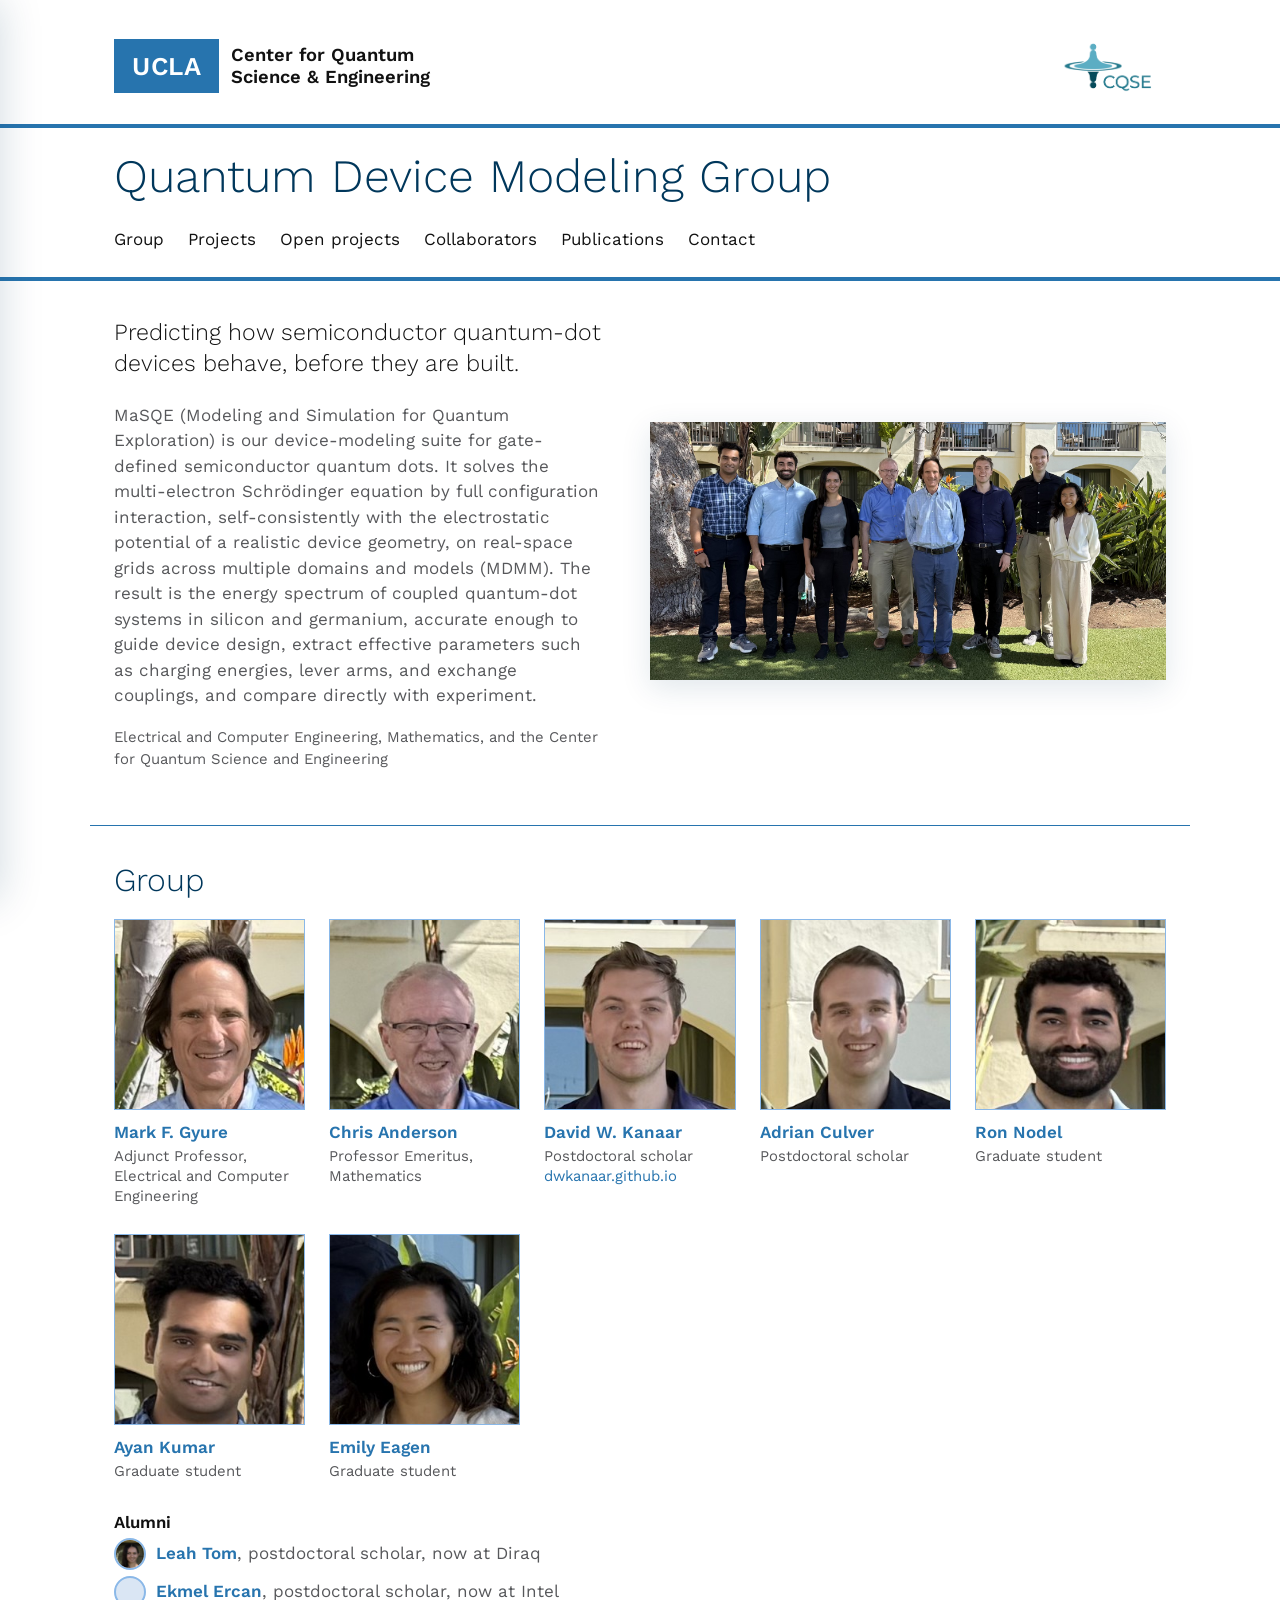
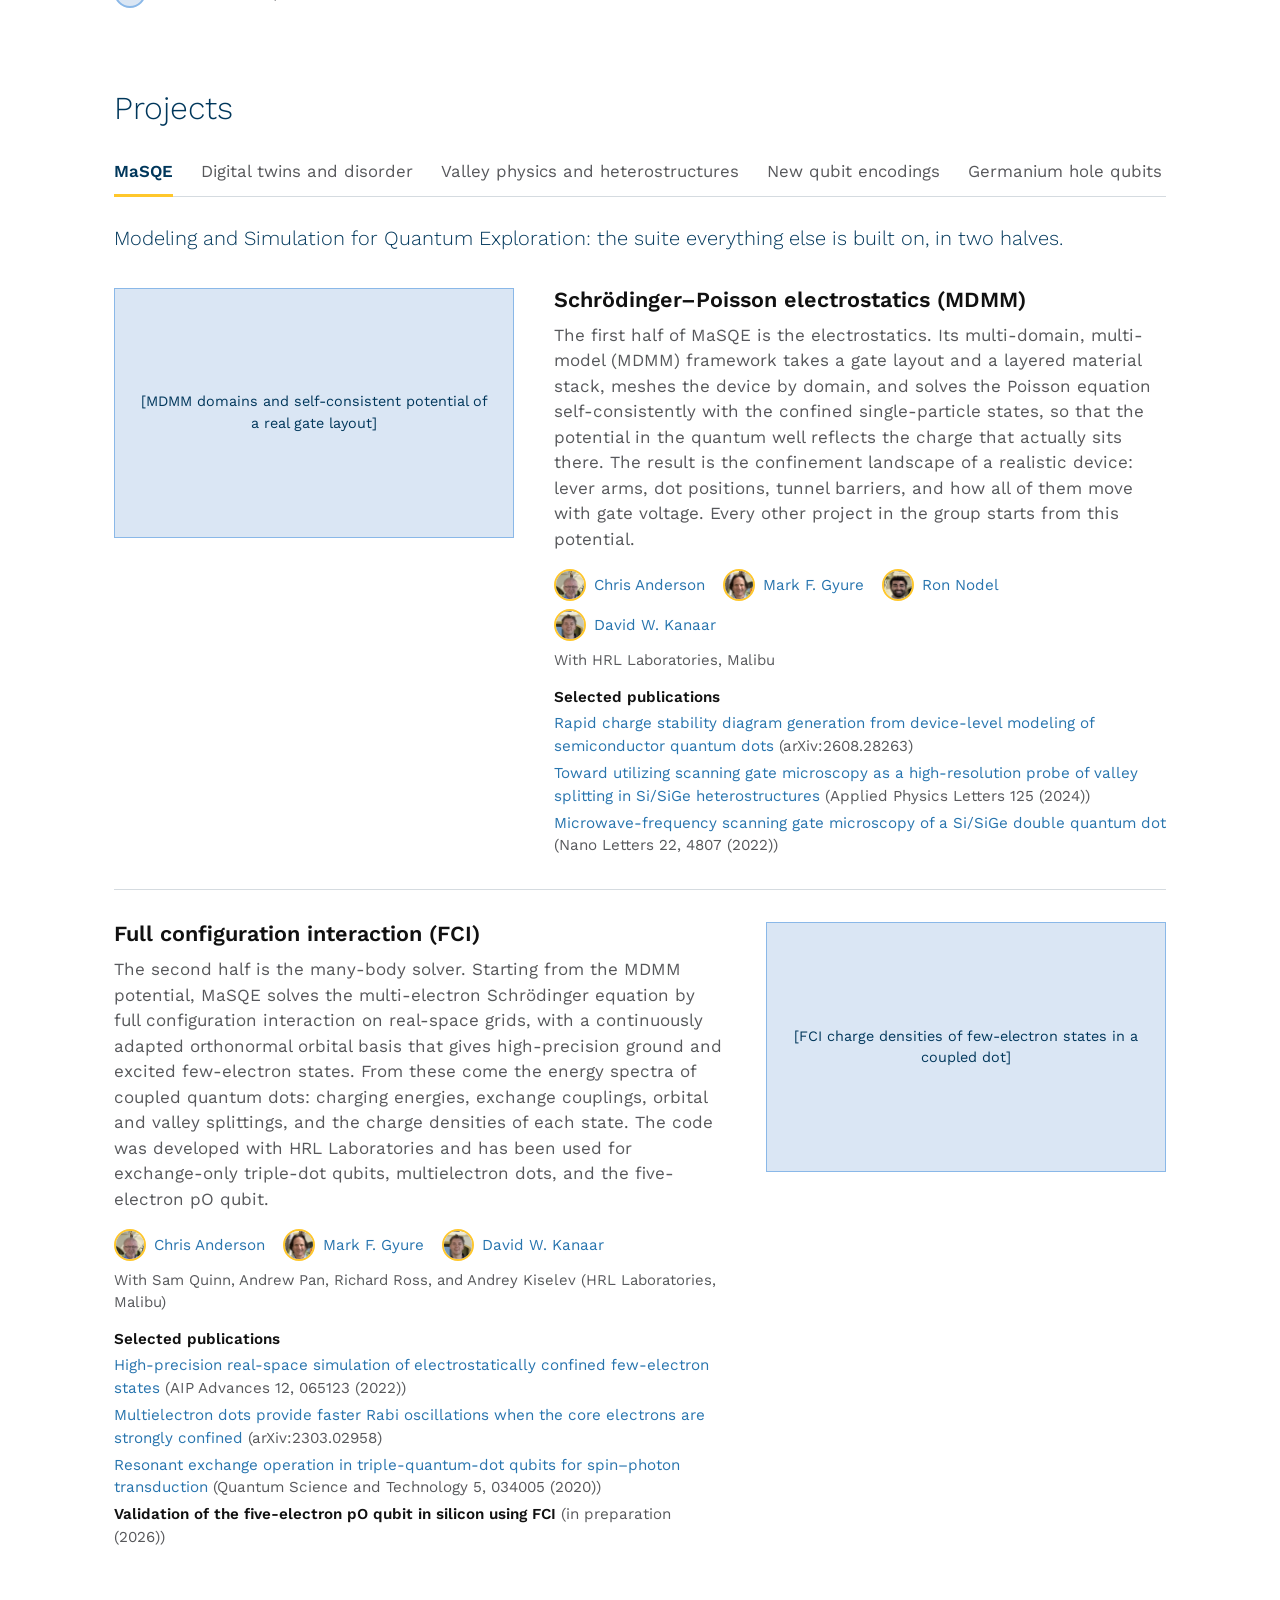
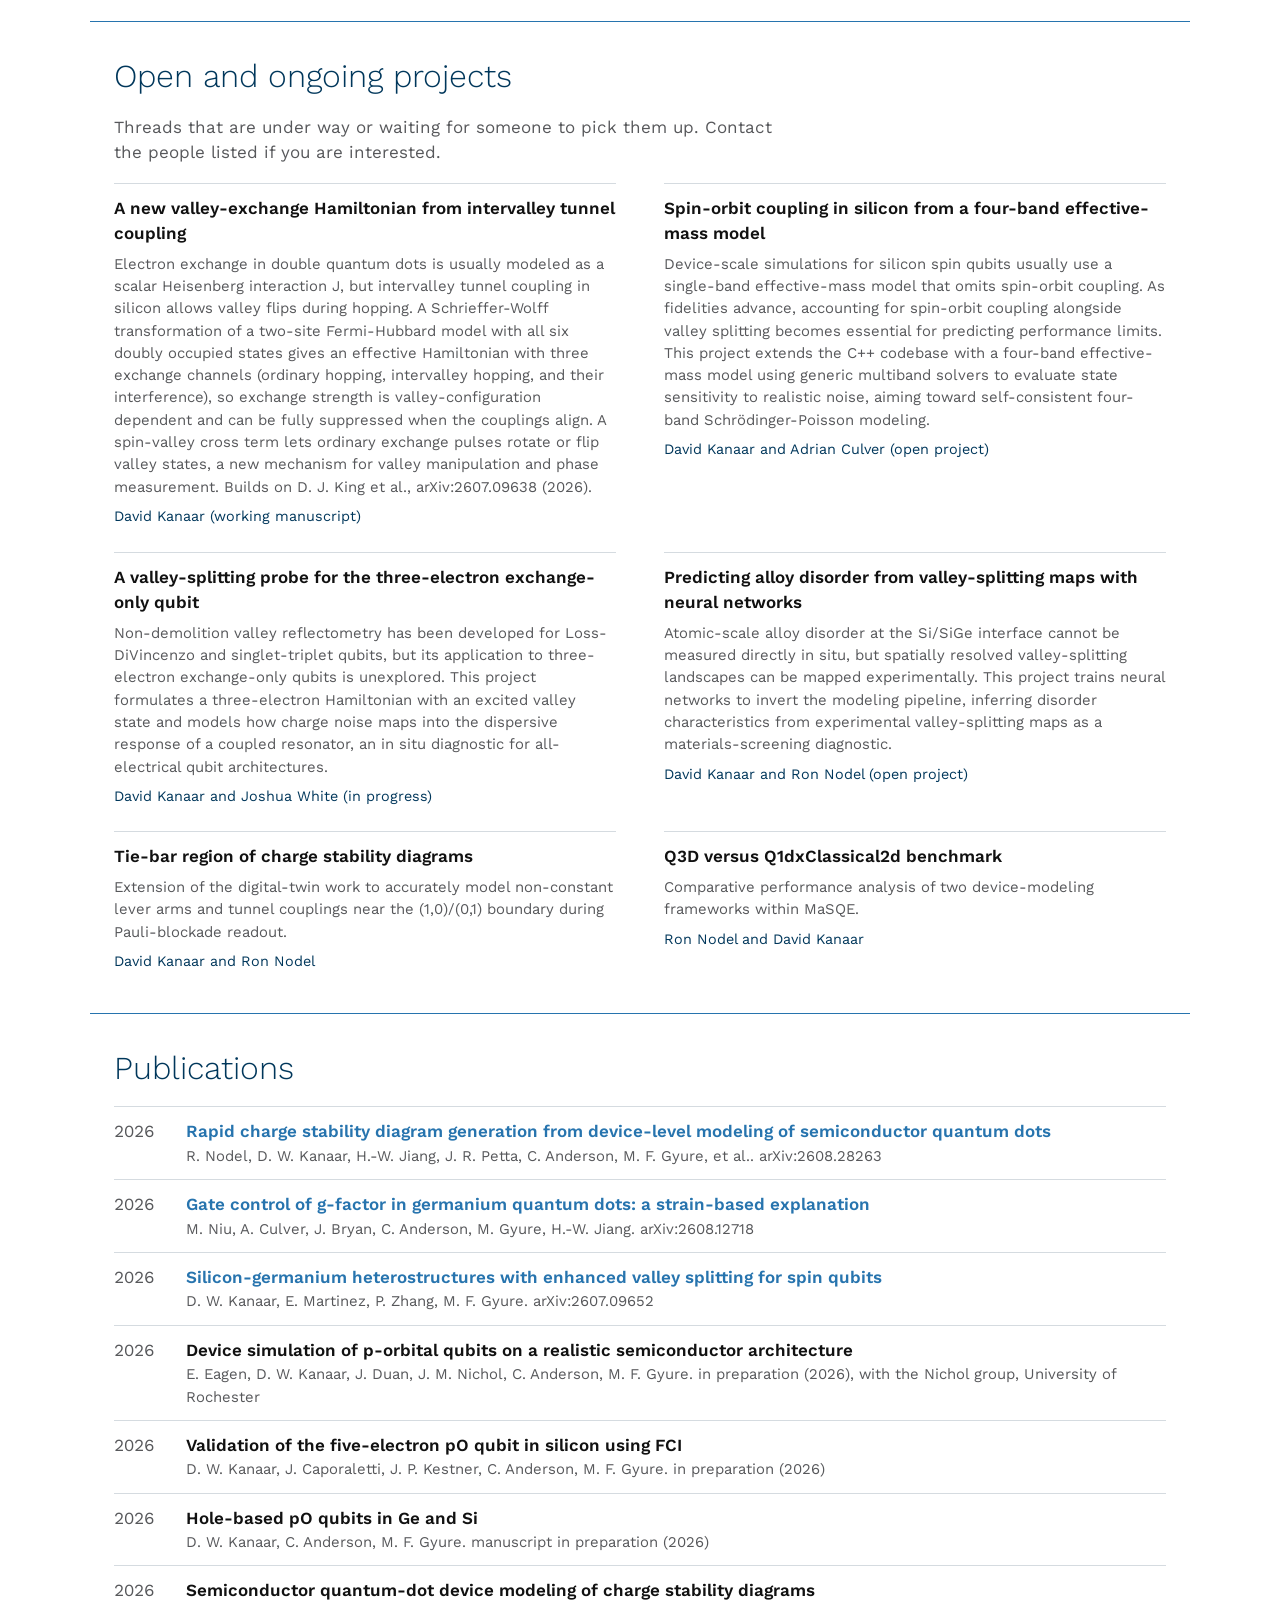
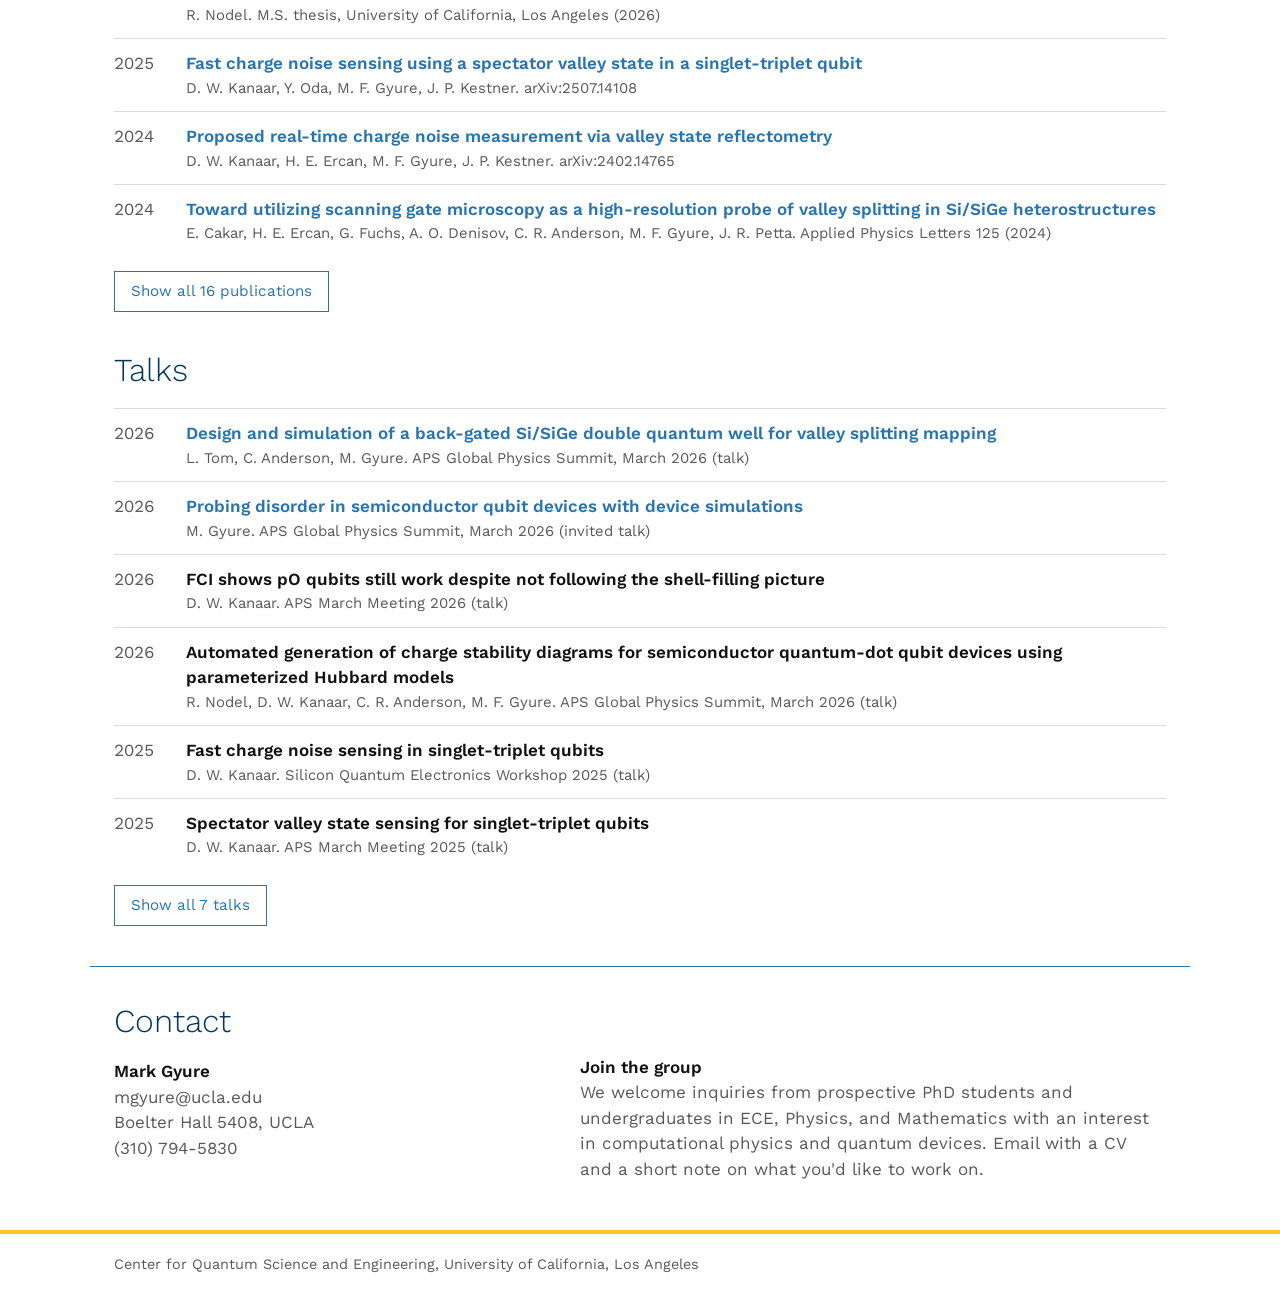
==== commit 780850ba: "Add files via upload" ====
--- a/index.html
+++ b/index.html
@@ -71,14 +71,24 @@
 
   <section id="projects" class="wrap">
     <h2>Projects</h2>
-    <div class="tabs" role="tablist"><button role="tab" data-theme="masqe" aria-selected="true">MaSQE</button><button role="tab" data-theme="twins" aria-selected="false">Digital twins and disorder</button><button role="tab" data-theme="valley" aria-selected="false">Valley physics and heterostructures</button><button role="tab" data-theme="designs" aria-selected="false">New qubit encodings</button><button role="tab" data-theme="ge" aria-selected="false">Germanium hole qubits</button></div><div class="panel" id="theme-masqe" role="tabpanel"><p class="lede blurb">The simulation suite everything else is built on.</p><article class="project" id="masqe">
-  <div class="pic"><img src="images/projects/masqe.png" alt="" onerror="this.parentNode.innerHTML='<div class=placeholder>'+this.dataset.ph+'</div>'" data-ph="[Figure from Anderson et al., AIP Advances 2022: real-space FCI benchmark or device domains]"></div>
-  <div class="body">
-    <h3>MaSQE: Schrödinger–Poisson and FCI at device scale</h3>
-    <p class="muted">Modeling and Simulation for Quantum Exploration (MaSQE) is the group's device-modeling suite for gate-defined semiconductor quantum dots. Its multi-domain, multi-model (MDMM) framework computes the self-consistent Schrödinger–Poisson electrostatics of realistic layered devices, and a full configuration interaction (FCI) solver on real-space grids with a continuously adapted orthonormal orbital basis gives high-precision ground and excited few-electron states. The code was developed with HRL Laboratories and has been used to model exchange-only triple-dot qubits, scanning-gate microscopy of double dots, and multielectron dots.</p>
+    <div class="tabs" role="tablist"><button role="tab" data-theme="masqe" aria-selected="true">MaSQE</button><button role="tab" data-theme="twins" aria-selected="false">Digital twins and disorder</button><button role="tab" data-theme="valley" aria-selected="false">Valley physics and heterostructures</button><button role="tab" data-theme="designs" aria-selected="false">New qubit encodings</button><button role="tab" data-theme="ge" aria-selected="false">Germanium hole qubits</button></div><div class="panel" id="theme-masqe" role="tabpanel"><p class="lede blurb">Modeling and Simulation for Quantum Exploration: the suite everything else is built on, in two halves.</p><article class="project" id="sp">
+  <div class="pic"><img src="images/projects/sp.png" alt="" onerror="this.parentNode.innerHTML='<div class=placeholder>'+this.dataset.ph+'</div>'" data-ph="[MDMM domains and self-consistent potential of a real gate layout]"></div>
+  <div class="body">
+    <h3>Schrödinger–Poisson electrostatics (MDMM)</h3>
+    <p class="muted">The first half of MaSQE is the electrostatics. Its multi-domain, multi-model (MDMM) framework takes a gate layout and a layered material stack, meshes the device by domain, and solves the Poisson equation self-consistently with the confined single-particle states, so that the potential in the quantum well reflects the charge that actually sits there. The result is the confinement landscape of a realistic device: lever arms, dot positions, tunnel barriers, and how all of them move with gate voltage. Every other project in the group starts from this potential.</p>
     <div class="chips"><button type="button" class="chip person" data-person="anderson"><img class="face" src="images/people/anderson.jpg" alt="" onerror="this.replaceWith(Object.assign(document.createElement('span'),{className:'face empty'}))">Chris Anderson</button><button type="button" class="chip person" data-person="gyure"><img class="face" src="images/people/gyure.jpg" alt="" onerror="this.replaceWith(Object.assign(document.createElement('span'),{className:'face empty'}))">Mark F. Gyure</button><button type="button" class="chip person" data-person="nodel"><img class="face" src="images/people/nodel.jpg" alt="" onerror="this.replaceWith(Object.assign(document.createElement('span'),{className:'face empty'}))">Ron Nodel</button><button type="button" class="chip person" data-person="kanaar"><img class="face" src="images/people/kanaar.jpg" alt="" onerror="this.replaceWith(Object.assign(document.createElement('span'),{className:'face empty'}))">David W. Kanaar</button></div>
+    <div class="muted small">With HRL Laboratories, Malibu</div>
+    <div class="selpubs"><div class="label">Selected publications</div><ul><li><a href="https://arxiv.org/abs/2608.28263">Rapid charge stability diagram generation from device-level modeling of semiconductor quantum dots</a> <span class="muted">(arXiv:2608.28263)</span></li><li><a href="https://pubs.aip.org/aip/apl/article/125/2/024001/3303021">Toward utilizing scanning gate microscopy as a high-resolution probe of valley splitting in Si/SiGe heterostructures</a> <span class="muted">(Applied Physics Letters 125 (2024))</span></li><li><a href="https://arxiv.org/abs/2203.05912">Microwave-frequency scanning gate microscopy of a Si/SiGe double quantum dot</a> <span class="muted">(Nano Letters 22, 4807 (2022))</span></li></ul></div>
+  </div>
+</article>
+<article class="project flip" id="fci">
+  <div class="pic"><img src="images/projects/fci.png" alt="" onerror="this.parentNode.innerHTML='<div class=placeholder>'+this.dataset.ph+'</div>'" data-ph="[FCI charge densities of few-electron states in a coupled dot]"></div>
+  <div class="body">
+    <h3>Full configuration interaction (FCI)</h3>
+    <p class="muted">The second half is the many-body solver. Starting from the MDMM potential, MaSQE solves the multi-electron Schrödinger equation by full configuration interaction on real-space grids, with a continuously adapted orthonormal orbital basis that gives high-precision ground and excited few-electron states. From these come the energy spectra of coupled quantum dots: charging energies, exchange couplings, orbital and valley splittings, and the charge densities of each state. The code was developed with HRL Laboratories and has been used for exchange-only triple-dot qubits, multielectron dots, and the five-electron pO qubit.</p>
+    <div class="chips"><button type="button" class="chip person" data-person="anderson"><img class="face" src="images/people/anderson.jpg" alt="" onerror="this.replaceWith(Object.assign(document.createElement('span'),{className:'face empty'}))">Chris Anderson</button><button type="button" class="chip person" data-person="gyure"><img class="face" src="images/people/gyure.jpg" alt="" onerror="this.replaceWith(Object.assign(document.createElement('span'),{className:'face empty'}))">Mark F. Gyure</button><button type="button" class="chip person" data-person="kanaar"><img class="face" src="images/people/kanaar.jpg" alt="" onerror="this.replaceWith(Object.assign(document.createElement('span'),{className:'face empty'}))">David W. Kanaar</button></div>
     <div class="muted small">With Sam Quinn, Andrew Pan, Richard Ross, and Andrey Kiselev (HRL Laboratories, Malibu)</div>
-    <div class="selpubs"><div class="label">Selected publications</div><ul><li><a href="https://arxiv.org/abs/2203.00082">High-precision real-space simulation of electrostatically confined few-electron states</a> <span class="muted">(AIP Advances 12, 065123 (2022))</span></li><li><a href="https://arxiv.org/abs/2303.02958">Multielectron dots provide faster Rabi oscillations when the core electrons are strongly confined</a> <span class="muted">(arXiv:2303.02958)</span></li><li><a href="https://arxiv.org/abs/2001.09240">Resonant exchange operation in triple-quantum-dot qubits for spin–photon transduction</a> <span class="muted">(Quantum Science and Technology 5, 034005 (2020))</span></li></ul></div>
+    <div class="selpubs"><div class="label">Selected publications</div><ul><li><a href="https://arxiv.org/abs/2203.00082">High-precision real-space simulation of electrostatically confined few-electron states</a> <span class="muted">(AIP Advances 12, 065123 (2022))</span></li><li><a href="https://arxiv.org/abs/2303.02958">Multielectron dots provide faster Rabi oscillations when the core electrons are strongly confined</a> <span class="muted">(arXiv:2303.02958)</span></li><li><a href="https://arxiv.org/abs/2001.09240">Resonant exchange operation in triple-quantum-dot qubits for spin–photon transduction</a> <span class="muted">(Quantum Science and Technology 5, 034005 (2020))</span></li><li><span class="name">Validation of the five-electron pO qubit in silicon using FCI</span> <span class="muted">(in preparation (2026))</span></li></ul></div>
   </div>
 </article>
 </div><div class="panel" id="theme-twins" role="tabpanel" hidden><p class="lede blurb">Fast, simulation-derived models of real devices, and locating the defects inside them.</p><article class="project" id="twins">
@@ -209,7 +219,7 @@
       b.remove();
     });
   });
-  var PERSONS = {"gyure": {"name": "Mark F. Gyure", "role": "Adjunct Professor, Electrical and Computer Engineering", "img": "images/people/gyure.jpg", "last": "Gyure", "alumni": false, "projects": [{"id": "masqe", "title": "MaSQE: Schr\u00f6dinger\u2013Poisson and FCI at device scale", "theme": "masqe", "themeLabel": "MaSQE"}, {"id": "twins", "title": "Charge-stability digital twins for Si/SiGe devices", "theme": "twins", "themeLabel": "Digital twins and disorder"}, {"id": "valley", "title": "Valley splitting and heterostructure design", "theme": "valley", "themeLabel": "Valley physics and heterostructures"}, {"id": "dqw", "title": "Mapping valley splitting with a double quantum well and a scanning gate", "theme": "valley", "themeLabel": "Valley physics and heterostructures"}, {"id": "noise", "title": "Charge-noise sensing with valley states", "theme": "valley", "themeLabel": "Valley physics and heterostructures"}, {"id": "tlf", "title": "Locating two-level fluctuators with device simulations", "theme": "twins", "themeLabel": "Digital twins and disorder"}, {"id": "sage", "title": "Device design for SAGE qubits", "theme": "designs", "themeLabel": "New qubit encodings"}, {"id": "po", "title": "p-Orbital (pO) qubits", "theme": "designs", "themeLabel": "New qubit encodings"}, {"id": "germanium", "title": "Hole qubits in germanium", "theme": "ge", "themeLabel": "Germanium hole qubits"}], "pubs": [{"t": "Rapid charge stability diagram generation from device-level modeling of semiconductor quantum dots", "a": "R. Nodel, D. W. Kanaar, H.-W. Jiang, J. R. Petta, C. Anderson, M. F. Gyure, et al.", "v": "arXiv:2608.28263", "y": 2026, "u": "https://arxiv.org/abs/2608.28263", "talk": false}, {"t": "Gate control of g-factor in germanium quantum dots: a strain-based explanation", "a": "M. Niu, A. Culver, J. Bryan, C. Anderson, M. Gyure, H.-W. Jiang", "v": "arXiv:2608.12718", "y": 2026, "u": "https://arxiv.org/abs/2608.12718", "talk": false}, {"t": "Silicon-germanium heterostructures with enhanced valley splitting for spin qubits", "a": "D. W. Kanaar, E. Martinez, P. Zhang, M. F. Gyure", "v": "arXiv:2607.09652", "y": 2026, "u": "https://arxiv.org/abs/2607.09652", "talk": false}, {"t": "Design and simulation of a back-gated Si/SiGe double quantum well for valley splitting mapping", "a": "L. Tom, C. Anderson, M. Gyure", "v": "APS Global Physics Summit, March 2026 (talk)", "y": 2026, "u": "https://meetings-archive.aps.org/smt/2026/mar-f10/2/", "talk": true}, {"t": "Probing disorder in semiconductor qubit devices with device simulations", "a": "M. Gyure", "v": "APS Global Physics Summit, March 2026 (invited talk)", "y": 2026, "u": "https://meetings-archive.aps.org/smt/2026/mar-f10/1/", "talk": true}, {"t": "Device simulation of p-orbital qubits on a realistic semiconductor architecture", "a": "E. Eagen, D. W. Kanaar, J. Duan, J. M. Nichol, C. Anderson, M. F. Gyure", "v": "in preparation (2026), with the Nichol group, University of Rochester", "y": 2026, "u": "", "talk": false}, {"t": "Validation of the five-electron pO qubit in silicon using FCI", "a": "D. W. Kanaar, J. Caporaletti, J. P. Kestner, C. Anderson, M. F. Gyure", "v": "in preparation (2026)", "y": 2026, "u": "", "talk": false}, {"t": "Hole-based pO qubits in Ge and Si", "a": "D. W. Kanaar, C. Anderson, M. F. Gyure", "v": "manuscript in preparation (2026)", "y": 2026, "u": "", "talk": false}, {"t": "Automated generation of charge stability diagrams for semiconductor quantum-dot qubit devices using parameterized Hubbard models", "a": "R. Nodel, D. W. Kanaar, C. R. Anderson, M. F. Gyure", "v": "APS Global Physics Summit, March 2026 (talk)", "y": 2026, "u": "", "talk": true}, {"t": "Fast charge noise sensing using a spectator valley state in a singlet-triplet qubit", "a": "D. W. Kanaar, Y. Oda, M. F. Gyure, J. P. Kestner", "v": "arXiv:2507.14108", "y": 2025, "u": "https://arxiv.org/abs/2507.14108", "talk": false}, {"t": "Proposed real-time charge noise measurement via valley state reflectometry", "a": "D. W. Kanaar, H. E. Ercan, M. F. Gyure, J. P. Kestner", "v": "arXiv:2402.14765", "y": 2024, "u": "https://arxiv.org/abs/2402.14765", "talk": false}, {"t": "Toward utilizing scanning gate microscopy as a high-resolution probe of valley splitting in Si/SiGe heterostructures", "a": "E. Cakar, H. E. Ercan, G. Fuchs, A. O. Denisov, C. R. Anderson, M. F. Gyure, J. R. Petta", "v": "Applied Physics Letters 125 (2024)", "y": 2024, "u": "https://pubs.aip.org/aip/apl/article/125/2/024001/3303021", "talk": false}, {"t": "Modeling of planar germanium hole qubits in electric and magnetic fields", "a": "C.-A. Wang, H. E. Ercan, M. F. Gyure, G. Scappucci, M. Veldhorst, M. Rimbach-Russ", "v": "npj Quantum Information 10, 102 (2024)", "y": 2024, "u": "https://arxiv.org/abs/2208.04795", "talk": false}, {"t": "Multielectron dots provide faster Rabi oscillations when the core electrons are strongly confined", "a": "H. E. Ercan, C. R. Anderson, S. N. Coppersmith, M. Friesen, M. F. Gyure", "v": "arXiv:2303.02958", "y": 2023, "u": "https://arxiv.org/abs/2303.02958", "talk": false}, {"t": "High-precision real-space simulation of electrostatically confined few-electron states", "a": "C. R. Anderson, M. F. Gyure, S. Quinn, A. Pan, R. S. Ross, A. A. Kiselev", "v": "AIP Advances 12, 065123 (2022)", "y": 2022, "u": "https://arxiv.org/abs/2203.00082", "talk": false}, {"t": "Microwave-frequency scanning gate microscopy of a Si/SiGe double quantum dot", "a": "A. O. Denisov, S. W. Oh, G. Fuchs, A. R. Mills, P. Chen, C. R. Anderson, M. F. Gyure, A. W. Barnard, J. R. Petta", "v": "Nano Letters 22, 4807 (2022)", "y": 2022, "u": "https://arxiv.org/abs/2203.05912", "talk": false}, {"t": "Resonant exchange operation in triple-quantum-dot qubits for spin\u2013photon transduction", "a": "A. Pan, T. E. Keating, M. F. Gyure, E. J. Pritchett, S. Quinn, et al.", "v": "Quantum Science and Technology 5, 034005 (2020)", "y": 2020, "u": "https://arxiv.org/abs/2001.09240", "talk": false}], "open": [], "scholar": ""}, "anderson": {"name": "Chris Anderson", "role": "Professor Emeritus, Mathematics", "img": "images/people/anderson.jpg", "last": "Anderson", "alumni": false, "projects": [{"id": "masqe", "title": "MaSQE: Schr\u00f6dinger\u2013Poisson and FCI at device scale", "theme": "masqe", "themeLabel": "MaSQE"}, {"id": "twins", "title": "Charge-stability digital twins for Si/SiGe devices", "theme": "twins", "themeLabel": "Digital twins and disorder"}, {"id": "valley", "title": "Valley splitting and heterostructure design", "theme": "valley", "themeLabel": "Valley physics and heterostructures"}, {"id": "dqw", "title": "Mapping valley splitting with a double quantum well and a scanning gate", "theme": "valley", "themeLabel": "Valley physics and heterostructures"}, {"id": "tlf", "title": "Locating two-level fluctuators with device simulations", "theme": "twins", "themeLabel": "Digital twins and disorder"}, {"id": "sage", "title": "Device design for SAGE qubits", "theme": "designs", "themeLabel": "New qubit encodings"}, {"id": "po", "title": "p-Orbital (pO) qubits", "theme": "designs", "themeLabel": "New qubit encodings"}, {"id": "germanium", "title": "Hole qubits in germanium", "theme": "ge", "themeLabel": "Germanium hole qubits"}], "pubs": [{"t": "Rapid charge stability diagram generation from device-level modeling of semiconductor quantum dots", "a": "R. Nodel, D. W. Kanaar, H.-W. Jiang, J. R. Petta, C. Anderson, M. F. Gyure, et al.", "v": "arXiv:2608.28263", "y": 2026, "u": "https://arxiv.org/abs/2608.28263", "talk": false}, {"t": "Gate control of g-factor in germanium quantum dots: a strain-based explanation", "a": "M. Niu, A. Culver, J. Bryan, C. Anderson, M. Gyure, H.-W. Jiang", "v": "arXiv:2608.12718", "y": 2026, "u": "https://arxiv.org/abs/2608.12718", "talk": false}, {"t": "Design and simulation of a back-gated Si/SiGe double quantum well for valley splitting mapping", "a": "L. Tom, C. Anderson, M. Gyure", "v": "APS Global Physics Summit, March 2026 (talk)", "y": 2026, "u": "https://meetings-archive.aps.org/smt/2026/mar-f10/2/", "talk": true}, {"t": "Device simulation of p-orbital qubits on a realistic semiconductor architecture", "a": "E. Eagen, D. W. Kanaar, J. Duan, J. M. Nichol, C. Anderson, M. F. Gyure", "v": "in preparation (2026), with the Nichol group, University of Rochester", "y": 2026, "u": "", "talk": false}, {"t": "Validation of the five-electron pO qubit in silicon using FCI", "a": "D. W. Kanaar, J. Caporaletti, J. P. Kestner, C. Anderson, M. F. Gyure", "v": "in preparation (2026)", "y": 2026, "u": "", "talk": false}, {"t": "Hole-based pO qubits in Ge and Si", "a": "D. W. Kanaar, C. Anderson, M. F. Gyure", "v": "manuscript in preparation (2026)", "y": 2026, "u": "", "talk": false}, {"t": "Automated generation of charge stability diagrams for semiconductor quantum-dot qubit devices using parameterized Hubbard models", "a": "R. Nodel, D. W. Kanaar, C. R. Anderson, M. F. Gyure", "v": "APS Global Physics Summit, March 2026 (talk)", "y": 2026, "u": "", "talk": true}, {"t": "Toward utilizing scanning gate microscopy as a high-resolution probe of valley splitting in Si/SiGe heterostructures", "a": "E. Cakar, H. E. Ercan, G. Fuchs, A. O. Denisov, C. R. Anderson, M. F. Gyure, J. R. Petta", "v": "Applied Physics Letters 125 (2024)", "y": 2024, "u": "https://pubs.aip.org/aip/apl/article/125/2/024001/3303021", "talk": false}, {"t": "Multielectron dots provide faster Rabi oscillations when the core electrons are strongly confined", "a": "H. E. Ercan, C. R. Anderson, S. N. Coppersmith, M. Friesen, M. F. Gyure", "v": "arXiv:2303.02958", "y": 2023, "u": "https://arxiv.org/abs/2303.02958", "talk": false}, {"t": "High-precision real-space simulation of electrostatically confined few-electron states", "a": "C. R. Anderson, M. F. Gyure, S. Quinn, A. Pan, R. S. Ross, A. A. Kiselev", "v": "AIP Advances 12, 065123 (2022)", "y": 2022, "u": "https://arxiv.org/abs/2203.00082", "talk": false}, {"t": "Microwave-frequency scanning gate microscopy of a Si/SiGe double quantum dot", "a": "A. O. Denisov, S. W. Oh, G. Fuchs, A. R. Mills, P. Chen, C. R. Anderson, M. F. Gyure, A. W. Barnard, J. R. Petta", "v": "Nano Letters 22, 4807 (2022)", "y": 2022, "u": "https://arxiv.org/abs/2203.05912", "talk": false}], "open": [], "scholar": ""}, "kanaar": {"name": "David W. Kanaar", "role": "Postdoctoral scholar \u00b7 <a href=\"https://dwkanaar.github.io/\">dwkanaar.github.io</a>", "img": "images/people/kanaar.jpg", "last": "Kanaar", "alumni": false, "projects": [{"id": "masqe", "title": "MaSQE: Schr\u00f6dinger\u2013Poisson and FCI at device scale", "theme": "masqe", "themeLabel": "MaSQE"}, {"id": "twins", "title": "Charge-stability digital twins for Si/SiGe devices", "theme": "twins", "themeLabel": "Digital twins and disorder"}, {"id": "valley", "title": "Valley splitting and heterostructure design", "theme": "valley", "themeLabel": "Valley physics and heterostructures"}, {"id": "noise", "title": "Charge-noise sensing with valley states", "theme": "valley", "themeLabel": "Valley physics and heterostructures"}, {"id": "po", "title": "p-Orbital (pO) qubits", "theme": "designs", "themeLabel": "New qubit encodings"}], "pubs": [{"t": "Rapid charge stability diagram generation from device-level modeling of semiconductor quantum dots", "a": "R. Nodel, D. W. Kanaar, H.-W. Jiang, J. R. Petta, C. Anderson, M. F. Gyure, et al.", "v": "arXiv:2608.28263", "y": 2026, "u": "https://arxiv.org/abs/2608.28263", "talk": false}, {"t": "Silicon-germanium heterostructures with enhanced valley splitting for spin qubits", "a": "D. W. Kanaar, E. Martinez, P. Zhang, M. F. Gyure", "v": "arXiv:2607.09652", "y": 2026, "u": "https://arxiv.org/abs/2607.09652", "talk": false}, {"t": "Device simulation of p-orbital qubits on a realistic semiconductor architecture", "a": "E. Eagen, D. W. Kanaar, J. Duan, J. M. Nichol, C. Anderson, M. F. Gyure", "v": "in preparation (2026), with the Nichol group, University of Rochester", "y": 2026, "u": "", "talk": false}, {"t": "Validation of the five-electron pO qubit in silicon using FCI", "a": "D. W. Kanaar, J. Caporaletti, J. P. Kestner, C. Anderson, M. F. Gyure", "v": "in preparation (2026)", "y": 2026, "u": "", "talk": false}, {"t": "FCI shows pO qubits still work despite not following the shell-filling picture", "a": "D. W. Kanaar", "v": "APS March Meeting 2026 (talk)", "y": 2026, "u": "", "talk": true}, {"t": "Hole-based pO qubits in Ge and Si", "a": "D. W. Kanaar, C. Anderson, M. F. Gyure", "v": "manuscript in preparation (2026)", "y": 2026, "u": "", "talk": false}, {"t": "Automated generation of charge stability diagrams for semiconductor quantum-dot qubit devices using parameterized Hubbard models", "a": "R. Nodel, D. W. Kanaar, C. R. Anderson, M. F. Gyure", "v": "APS Global Physics Summit, March 2026 (talk)", "y": 2026, "u": "", "talk": true}, {"t": "Fast charge noise sensing using a spectator valley state in a singlet-triplet qubit", "a": "D. W. Kanaar, Y. Oda, M. F. Gyure, J. P. Kestner", "v": "arXiv:2507.14108", "y": 2025, "u": "https://arxiv.org/abs/2507.14108", "talk": false}, {"t": "Fast charge noise sensing in singlet-triplet qubits", "a": "D. W. Kanaar", "v": "Silicon Quantum Electronics Workshop 2025 (talk)", "y": 2025, "u": "", "talk": true}, {"t": "Spectator valley state sensing for singlet-triplet qubits", "a": "D. W. Kanaar", "v": "APS March Meeting 2025 (talk)", "y": 2025, "u": "", "talk": true}, {"t": "Proposed real-time charge noise measurement via valley state reflectometry", "a": "D. W. Kanaar, H. E. Ercan, M. F. Gyure, J. P. Kestner", "v": "arXiv:2402.14765", "y": 2024, "u": "https://arxiv.org/abs/2402.14765", "talk": false}, {"t": "In-situ charge noise probe through the valley splitting", "a": "D. W. Kanaar", "v": "APS March Meeting 2024 (talk)", "y": 2024, "u": "", "talk": true}], "open": [{"t": "A new valley-exchange Hamiltonian from intervalley tunnel coupling", "who": "David Kanaar (working manuscript)"}, {"t": "Spin-orbit coupling in silicon from a four-band effective-mass model", "who": "David Kanaar and Adrian Culver (open project)"}, {"t": "A valley-splitting probe for the three-electron exchange-only qubit", "who": "David Kanaar and Joshua White (in progress)"}, {"t": "Predicting alloy disorder from valley-splitting maps with neural networks", "who": "David Kanaar and Ron Nodel (open project)"}, {"t": "Tie-bar region of charge stability diagrams", "who": "David Kanaar and Ron Nodel"}, {"t": "Q3D versus Q1dxClassical2d benchmark", "who": "Ron Nodel and David Kanaar"}], "scholar": "https://dwkanaar.github.io/"}, "culver": {"name": "Adrian Culver", "role": "Postdoctoral scholar", "img": "images/people/culver.jpg", "last": "Culver", "alumni": false, "projects": [{"id": "germanium", "title": "Hole qubits in germanium", "theme": "ge", "themeLabel": "Germanium hole qubits"}], "pubs": [{"t": "Gate control of g-factor in germanium quantum dots: a strain-based explanation", "a": "M. Niu, A. Culver, J. Bryan, C. Anderson, M. Gyure, H.-W. Jiang", "v": "arXiv:2608.12718", "y": 2026, "u": "https://arxiv.org/abs/2608.12718", "talk": false}], "open": [{"t": "Spin-orbit coupling in silicon from a four-band effective-mass model", "who": "David Kanaar and Adrian Culver (open project)"}], "scholar": ""}, "nodel": {"name": "Ron Nodel", "role": "Graduate student", "img": "images/people/nodel.jpg", "last": "Nodel", "alumni": false, "projects": [{"id": "masqe", "title": "MaSQE: Schr\u00f6dinger\u2013Poisson and FCI at device scale", "theme": "masqe", "themeLabel": "MaSQE"}, {"id": "twins", "title": "Charge-stability digital twins for Si/SiGe devices", "theme": "twins", "themeLabel": "Digital twins and disorder"}], "pubs": [{"t": "Rapid charge stability diagram generation from device-level modeling of semiconductor quantum dots", "a": "R. Nodel, D. W. Kanaar, H.-W. Jiang, J. R. Petta, C. Anderson, M. F. Gyure, et al.", "v": "arXiv:2608.28263", "y": 2026, "u": "https://arxiv.org/abs/2608.28263", "talk": false}, {"t": "Automated generation of charge stability diagrams for semiconductor quantum-dot qubit devices using parameterized Hubbard models", "a": "R. Nodel, D. W. Kanaar, C. R. Anderson, M. F. Gyure", "v": "APS Global Physics Summit, March 2026 (talk)", "y": 2026, "u": "", "talk": true}, {"t": "Semiconductor quantum-dot device modeling of charge stability diagrams", "a": "R. Nodel", "v": "M.S. thesis, University of California, Los Angeles (2026)", "y": 2026, "u": "", "talk": false}, {"t": "Thermodynamic stability of a spin microemulsion in Rashba spin-orbit-coupled bosons", "a": "E. C. McGarrigle, R. Nodel, K. T. Delaney, L. Balents, G. H. Fredrickson", "v": "Physical Review A 110, L041303 (2024)", "y": 2024, "u": "https://doi.org/10.1103/PhysRevA.110.L041303", "talk": false}, {"t": "Exploring exotic microphases in simulated spin-orbit coupled boson systems", "a": "R. Nodel, E. McGarrigle, G. Fredrickson, L. Balents, K. Delaney", "v": "APS March Meeting 2024 (talk)", "y": 2024, "u": "", "talk": true}, {"t": "Exploring exotic microphases in spin-orbit coupled boson systems", "a": "R. Nodel, E. McGarrigle, G. Fredrickson", "v": "Undergraduate Physics Research Symposium, KITP (2023, talk)", "y": 2023, "u": "https://online.kitp.ucsb.edu/online/undergrad23/nodel/rm/jwvideo.html", "talk": true}], "open": [{"t": "Predicting alloy disorder from valley-splitting maps with neural networks", "who": "David Kanaar and Ron Nodel (open project)"}, {"t": "Tie-bar region of charge stability diagrams", "who": "David Kanaar and Ron Nodel"}, {"t": "Q3D versus Q1dxClassical2d benchmark", "who": "Ron Nodel and David Kanaar"}], "scholar": ""}, "kumar": {"name": "Ayan Kumar", "role": "Graduate student", "img": "images/people/kumar.jpg", "last": "Kumar", "alumni": false, "projects": [{"id": "sage", "title": "Device design for SAGE qubits", "theme": "designs", "themeLabel": "New qubit encodings"}], "pubs": [], "open": [], "scholar": ""}, "eagen": {"name": "Emily Eagen", "role": "Graduate student", "img": "images/people/eagen.jpg", "last": "Eagen", "alumni": false, "projects": [{"id": "po", "title": "p-Orbital (pO) qubits", "theme": "designs", "themeLabel": "New qubit encodings"}], "pubs": [{"t": "Device simulation of p-orbital qubits on a realistic semiconductor architecture", "a": "E. Eagen, D. W. Kanaar, J. Duan, J. M. Nichol, C. Anderson, M. F. Gyure", "v": "in preparation (2026), with the Nichol group, University of Rochester", "y": 2026, "u": "", "talk": false}], "open": [], "scholar": ""}, "tom": {"name": "Leah Tom", "role": "Postdoctoral scholar, now at Diraq", "img": "images/people/tom.jpg", "last": "Tom", "alumni": true, "projects": [{"id": "valley", "title": "Valley splitting and heterostructure design", "theme": "valley", "themeLabel": "Valley physics and heterostructures"}, {"id": "dqw", "title": "Mapping valley splitting with a double quantum well and a scanning gate", "theme": "valley", "themeLabel": "Valley physics and heterostructures"}, {"id": "tlf", "title": "Locating two-level fluctuators with device simulations", "theme": "twins", "themeLabel": "Digital twins and disorder"}], "pubs": [{"t": "Design and simulation of a back-gated Si/SiGe double quantum well for valley splitting mapping", "a": "L. Tom, C. Anderson, M. Gyure", "v": "APS Global Physics Summit, March 2026 (talk)", "y": 2026, "u": "https://meetings-archive.aps.org/smt/2026/mar-f10/2/", "talk": true}, {"t": "Valley splittings in Si/SiGe quantum dots with a germanium spike in the silicon well", "a": "T. McJunkin, E. R. MacQuarrie, L. Tom, S. F. Neyens, J. P. Dodson, B. Thorgrimsson, J. Corrigan, H. E. Ercan, D. E. Savage, M. G. Lagally, R. Joynt, S. N. Coppersmith, M. Friesen, M. A. Eriksson", "v": "Physical Review B 104, 085406 (2021)", "y": 2021, "u": "https://arxiv.org/abs/2104.08232", "talk": false}], "open": [], "scholar": ""}, "ercan": {"name": "Ekmel Ercan", "role": "Postdoctoral scholar, now at Intel", "img": "images/people/ercan.jpg", "last": "Ercan", "alumni": true, "projects": [{"id": "valley", "title": "Valley splitting and heterostructure design", "theme": "valley", "themeLabel": "Valley physics and heterostructures"}, {"id": "dqw", "title": "Mapping valley splitting with a double quantum well and a scanning gate", "theme": "valley", "themeLabel": "Valley physics and heterostructures"}, {"id": "noise", "title": "Charge-noise sensing with valley states", "theme": "valley", "themeLabel": "Valley physics and heterostructures"}, {"id": "germanium", "title": "Hole qubits in germanium", "theme": "ge", "themeLabel": "Germanium hole qubits"}], "pubs": [{"t": "Proposed real-time charge noise measurement via valley state reflectometry", "a": "D. W. Kanaar, H. E. Ercan, M. F. Gyure, J. P. Kestner", "v": "arXiv:2402.14765", "y": 2024, "u": "https://arxiv.org/abs/2402.14765", "talk": false}, {"t": "Toward utilizing scanning gate microscopy as a high-resolution probe of valley splitting in Si/SiGe heterostructures", "a": "E. Cakar, H. E. Ercan, G. Fuchs, A. O. Denisov, C. R. Anderson, M. F. Gyure, J. R. Petta", "v": "Applied Physics Letters 125 (2024)", "y": 2024, "u": "https://pubs.aip.org/aip/apl/article/125/2/024001/3303021", "talk": false}, {"t": "Modeling of planar germanium hole qubits in electric and magnetic fields", "a": "C.-A. Wang, H. E. Ercan, M. F. Gyure, G. Scappucci, M. Veldhorst, M. Rimbach-Russ", "v": "npj Quantum Information 10, 102 (2024)", "y": 2024, "u": "https://arxiv.org/abs/2208.04795", "talk": false}, {"t": "Multielectron dots provide faster Rabi oscillations when the core electrons are strongly confined", "a": "H. E. Ercan, C. R. Anderson, S. N. Coppersmith, M. Friesen, M. F. Gyure", "v": "arXiv:2303.02958", "y": 2023, "u": "https://arxiv.org/abs/2303.02958", "talk": false}, {"t": "Valley splittings in Si/SiGe quantum dots with a germanium spike in the silicon well", "a": "T. McJunkin, E. R. MacQuarrie, L. Tom, S. F. Neyens, J. P. Dodson, B. Thorgrimsson, J. Corrigan, H. E. Ercan, D. E. Savage, M. G. Lagally, R. Joynt, S. N. Coppersmith, M. Friesen, M. A. Eriksson", "v": "Physical Review B 104, 085406 (2021)", "y": 2021, "u": "https://arxiv.org/abs/2104.08232", "talk": false}], "open": [], "scholar": ""}};
+  var PERSONS = {"gyure": {"name": "Mark F. Gyure", "role": "Adjunct Professor, Electrical and Computer Engineering", "img": "images/people/gyure.jpg", "last": "Gyure", "alumni": false, "projects": [{"id": "sp", "title": "Schr\u00f6dinger\u2013Poisson electrostatics (MDMM)", "theme": "masqe", "themeLabel": "MaSQE"}, {"id": "fci", "title": "Full configuration interaction (FCI)", "theme": "masqe", "themeLabel": "MaSQE"}, {"id": "twins", "title": "Charge-stability digital twins for Si/SiGe devices", "theme": "twins", "themeLabel": "Digital twins and disorder"}, {"id": "valley", "title": "Valley splitting and heterostructure design", "theme": "valley", "themeLabel": "Valley physics and heterostructures"}, {"id": "dqw", "title": "Mapping valley splitting with a double quantum well and a scanning gate", "theme": "valley", "themeLabel": "Valley physics and heterostructures"}, {"id": "noise", "title": "Charge-noise sensing with valley states", "theme": "valley", "themeLabel": "Valley physics and heterostructures"}, {"id": "tlf", "title": "Locating two-level fluctuators with device simulations", "theme": "twins", "themeLabel": "Digital twins and disorder"}, {"id": "sage", "title": "Device design for SAGE qubits", "theme": "designs", "themeLabel": "New qubit encodings"}, {"id": "po", "title": "p-Orbital (pO) qubits", "theme": "designs", "themeLabel": "New qubit encodings"}, {"id": "germanium", "title": "Hole qubits in germanium", "theme": "ge", "themeLabel": "Germanium hole qubits"}], "pubs": [{"t": "Rapid charge stability diagram generation from device-level modeling of semiconductor quantum dots", "a": "R. Nodel, D. W. Kanaar, H.-W. Jiang, J. R. Petta, C. Anderson, M. F. Gyure, et al.", "v": "arXiv:2608.28263", "y": 2026, "u": "https://arxiv.org/abs/2608.28263", "talk": false}, {"t": "Gate control of g-factor in germanium quantum dots: a strain-based explanation", "a": "M. Niu, A. Culver, J. Bryan, C. Anderson, M. Gyure, H.-W. Jiang", "v": "arXiv:2608.12718", "y": 2026, "u": "https://arxiv.org/abs/2608.12718", "talk": false}, {"t": "Silicon-germanium heterostructures with enhanced valley splitting for spin qubits", "a": "D. W. Kanaar, E. Martinez, P. Zhang, M. F. Gyure", "v": "arXiv:2607.09652", "y": 2026, "u": "https://arxiv.org/abs/2607.09652", "talk": false}, {"t": "Design and simulation of a back-gated Si/SiGe double quantum well for valley splitting mapping", "a": "L. Tom, C. Anderson, M. Gyure", "v": "APS Global Physics Summit, March 2026 (talk)", "y": 2026, "u": "https://meetings-archive.aps.org/smt/2026/mar-f10/2/", "talk": true}, {"t": "Probing disorder in semiconductor qubit devices with device simulations", "a": "M. Gyure", "v": "APS Global Physics Summit, March 2026 (invited talk)", "y": 2026, "u": "https://meetings-archive.aps.org/smt/2026/mar-f10/1/", "talk": true}, {"t": "Device simulation of p-orbital qubits on a realistic semiconductor architecture", "a": "E. Eagen, D. W. Kanaar, J. Duan, J. M. Nichol, C. Anderson, M. F. Gyure", "v": "in preparation (2026), with the Nichol group, University of Rochester", "y": 2026, "u": "", "talk": false}, {"t": "Validation of the five-electron pO qubit in silicon using FCI", "a": "D. W. Kanaar, J. Caporaletti, J. P. Kestner, C. Anderson, M. F. Gyure", "v": "in preparation (2026)", "y": 2026, "u": "", "talk": false}, {"t": "Hole-based pO qubits in Ge and Si", "a": "D. W. Kanaar, C. Anderson, M. F. Gyure", "v": "manuscript in preparation (2026)", "y": 2026, "u": "", "talk": false}, {"t": "Automated generation of charge stability diagrams for semiconductor quantum-dot qubit devices using parameterized Hubbard models", "a": "R. Nodel, D. W. Kanaar, C. R. Anderson, M. F. Gyure", "v": "APS Global Physics Summit, March 2026 (talk)", "y": 2026, "u": "", "talk": true}, {"t": "Fast charge noise sensing using a spectator valley state in a singlet-triplet qubit", "a": "D. W. Kanaar, Y. Oda, M. F. Gyure, J. P. Kestner", "v": "arXiv:2507.14108", "y": 2025, "u": "https://arxiv.org/abs/2507.14108", "talk": false}, {"t": "Proposed real-time charge noise measurement via valley state reflectometry", "a": "D. W. Kanaar, H. E. Ercan, M. F. Gyure, J. P. Kestner", "v": "arXiv:2402.14765", "y": 2024, "u": "https://arxiv.org/abs/2402.14765", "talk": false}, {"t": "Toward utilizing scanning gate microscopy as a high-resolution probe of valley splitting in Si/SiGe heterostructures", "a": "E. Cakar, H. E. Ercan, G. Fuchs, A. O. Denisov, C. R. Anderson, M. F. Gyure, J. R. Petta", "v": "Applied Physics Letters 125 (2024)", "y": 2024, "u": "https://pubs.aip.org/aip/apl/article/125/2/024001/3303021", "talk": false}, {"t": "Modeling of planar germanium hole qubits in electric and magnetic fields", "a": "C.-A. Wang, H. E. Ercan, M. F. Gyure, G. Scappucci, M. Veldhorst, M. Rimbach-Russ", "v": "npj Quantum Information 10, 102 (2024)", "y": 2024, "u": "https://arxiv.org/abs/2208.04795", "talk": false}, {"t": "Multielectron dots provide faster Rabi oscillations when the core electrons are strongly confined", "a": "H. E. Ercan, C. R. Anderson, S. N. Coppersmith, M. Friesen, M. F. Gyure", "v": "arXiv:2303.02958", "y": 2023, "u": "https://arxiv.org/abs/2303.02958", "talk": false}, {"t": "High-precision real-space simulation of electrostatically confined few-electron states", "a": "C. R. Anderson, M. F. Gyure, S. Quinn, A. Pan, R. S. Ross, A. A. Kiselev", "v": "AIP Advances 12, 065123 (2022)", "y": 2022, "u": "https://arxiv.org/abs/2203.00082", "talk": false}, {"t": "Microwave-frequency scanning gate microscopy of a Si/SiGe double quantum dot", "a": "A. O. Denisov, S. W. Oh, G. Fuchs, A. R. Mills, P. Chen, C. R. Anderson, M. F. Gyure, A. W. Barnard, J. R. Petta", "v": "Nano Letters 22, 4807 (2022)", "y": 2022, "u": "https://arxiv.org/abs/2203.05912", "talk": false}, {"t": "Resonant exchange operation in triple-quantum-dot qubits for spin\u2013photon transduction", "a": "A. Pan, T. E. Keating, M. F. Gyure, E. J. Pritchett, S. Quinn, et al.", "v": "Quantum Science and Technology 5, 034005 (2020)", "y": 2020, "u": "https://arxiv.org/abs/2001.09240", "talk": false}], "open": [], "scholar": ""}, "anderson": {"name": "Chris Anderson", "role": "Professor Emeritus, Mathematics", "img": "images/people/anderson.jpg", "last": "Anderson", "alumni": false, "projects": [{"id": "sp", "title": "Schr\u00f6dinger\u2013Poisson electrostatics (MDMM)", "theme": "masqe", "themeLabel": "MaSQE"}, {"id": "fci", "title": "Full configuration interaction (FCI)", "theme": "masqe", "themeLabel": "MaSQE"}, {"id": "twins", "title": "Charge-stability digital twins for Si/SiGe devices", "theme": "twins", "themeLabel": "Digital twins and disorder"}, {"id": "valley", "title": "Valley splitting and heterostructure design", "theme": "valley", "themeLabel": "Valley physics and heterostructures"}, {"id": "dqw", "title": "Mapping valley splitting with a double quantum well and a scanning gate", "theme": "valley", "themeLabel": "Valley physics and heterostructures"}, {"id": "tlf", "title": "Locating two-level fluctuators with device simulations", "theme": "twins", "themeLabel": "Digital twins and disorder"}, {"id": "sage", "title": "Device design for SAGE qubits", "theme": "designs", "themeLabel": "New qubit encodings"}, {"id": "po", "title": "p-Orbital (pO) qubits", "theme": "designs", "themeLabel": "New qubit encodings"}, {"id": "germanium", "title": "Hole qubits in germanium", "theme": "ge", "themeLabel": "Germanium hole qubits"}], "pubs": [{"t": "Rapid charge stability diagram generation from device-level modeling of semiconductor quantum dots", "a": "R. Nodel, D. W. Kanaar, H.-W. Jiang, J. R. Petta, C. Anderson, M. F. Gyure, et al.", "v": "arXiv:2608.28263", "y": 2026, "u": "https://arxiv.org/abs/2608.28263", "talk": false}, {"t": "Gate control of g-factor in germanium quantum dots: a strain-based explanation", "a": "M. Niu, A. Culver, J. Bryan, C. Anderson, M. Gyure, H.-W. Jiang", "v": "arXiv:2608.12718", "y": 2026, "u": "https://arxiv.org/abs/2608.12718", "talk": false}, {"t": "Design and simulation of a back-gated Si/SiGe double quantum well for valley splitting mapping", "a": "L. Tom, C. Anderson, M. Gyure", "v": "APS Global Physics Summit, March 2026 (talk)", "y": 2026, "u": "https://meetings-archive.aps.org/smt/2026/mar-f10/2/", "talk": true}, {"t": "Device simulation of p-orbital qubits on a realistic semiconductor architecture", "a": "E. Eagen, D. W. Kanaar, J. Duan, J. M. Nichol, C. Anderson, M. F. Gyure", "v": "in preparation (2026), with the Nichol group, University of Rochester", "y": 2026, "u": "", "talk": false}, {"t": "Validation of the five-electron pO qubit in silicon using FCI", "a": "D. W. Kanaar, J. Caporaletti, J. P. Kestner, C. Anderson, M. F. Gyure", "v": "in preparation (2026)", "y": 2026, "u": "", "talk": false}, {"t": "Hole-based pO qubits in Ge and Si", "a": "D. W. Kanaar, C. Anderson, M. F. Gyure", "v": "manuscript in preparation (2026)", "y": 2026, "u": "", "talk": false}, {"t": "Automated generation of charge stability diagrams for semiconductor quantum-dot qubit devices using parameterized Hubbard models", "a": "R. Nodel, D. W. Kanaar, C. R. Anderson, M. F. Gyure", "v": "APS Global Physics Summit, March 2026 (talk)", "y": 2026, "u": "", "talk": true}, {"t": "Toward utilizing scanning gate microscopy as a high-resolution probe of valley splitting in Si/SiGe heterostructures", "a": "E. Cakar, H. E. Ercan, G. Fuchs, A. O. Denisov, C. R. Anderson, M. F. Gyure, J. R. Petta", "v": "Applied Physics Letters 125 (2024)", "y": 2024, "u": "https://pubs.aip.org/aip/apl/article/125/2/024001/3303021", "talk": false}, {"t": "Multielectron dots provide faster Rabi oscillations when the core electrons are strongly confined", "a": "H. E. Ercan, C. R. Anderson, S. N. Coppersmith, M. Friesen, M. F. Gyure", "v": "arXiv:2303.02958", "y": 2023, "u": "https://arxiv.org/abs/2303.02958", "talk": false}, {"t": "High-precision real-space simulation of electrostatically confined few-electron states", "a": "C. R. Anderson, M. F. Gyure, S. Quinn, A. Pan, R. S. Ross, A. A. Kiselev", "v": "AIP Advances 12, 065123 (2022)", "y": 2022, "u": "https://arxiv.org/abs/2203.00082", "talk": false}, {"t": "Microwave-frequency scanning gate microscopy of a Si/SiGe double quantum dot", "a": "A. O. Denisov, S. W. Oh, G. Fuchs, A. R. Mills, P. Chen, C. R. Anderson, M. F. Gyure, A. W. Barnard, J. R. Petta", "v": "Nano Letters 22, 4807 (2022)", "y": 2022, "u": "https://arxiv.org/abs/2203.05912", "talk": false}], "open": [], "scholar": ""}, "kanaar": {"name": "David W. Kanaar", "role": "Postdoctoral scholar \u00b7 <a href=\"https://dwkanaar.github.io/\">dwkanaar.github.io</a>", "img": "images/people/kanaar.jpg", "last": "Kanaar", "alumni": false, "projects": [{"id": "sp", "title": "Schr\u00f6dinger\u2013Poisson electrostatics (MDMM)", "theme": "masqe", "themeLabel": "MaSQE"}, {"id": "fci", "title": "Full configuration interaction (FCI)", "theme": "masqe", "themeLabel": "MaSQE"}, {"id": "twins", "title": "Charge-stability digital twins for Si/SiGe devices", "theme": "twins", "themeLabel": "Digital twins and disorder"}, {"id": "valley", "title": "Valley splitting and heterostructure design", "theme": "valley", "themeLabel": "Valley physics and heterostructures"}, {"id": "noise", "title": "Charge-noise sensing with valley states", "theme": "valley", "themeLabel": "Valley physics and heterostructures"}, {"id": "po", "title": "p-Orbital (pO) qubits", "theme": "designs", "themeLabel": "New qubit encodings"}], "pubs": [{"t": "Rapid charge stability diagram generation from device-level modeling of semiconductor quantum dots", "a": "R. Nodel, D. W. Kanaar, H.-W. Jiang, J. R. Petta, C. Anderson, M. F. Gyure, et al.", "v": "arXiv:2608.28263", "y": 2026, "u": "https://arxiv.org/abs/2608.28263", "talk": false}, {"t": "Silicon-germanium heterostructures with enhanced valley splitting for spin qubits", "a": "D. W. Kanaar, E. Martinez, P. Zhang, M. F. Gyure", "v": "arXiv:2607.09652", "y": 2026, "u": "https://arxiv.org/abs/2607.09652", "talk": false}, {"t": "Device simulation of p-orbital qubits on a realistic semiconductor architecture", "a": "E. Eagen, D. W. Kanaar, J. Duan, J. M. Nichol, C. Anderson, M. F. Gyure", "v": "in preparation (2026), with the Nichol group, University of Rochester", "y": 2026, "u": "", "talk": false}, {"t": "Validation of the five-electron pO qubit in silicon using FCI", "a": "D. W. Kanaar, J. Caporaletti, J. P. Kestner, C. Anderson, M. F. Gyure", "v": "in preparation (2026)", "y": 2026, "u": "", "talk": false}, {"t": "FCI shows pO qubits still work despite not following the shell-filling picture", "a": "D. W. Kanaar", "v": "APS March Meeting 2026 (talk)", "y": 2026, "u": "", "talk": true}, {"t": "Hole-based pO qubits in Ge and Si", "a": "D. W. Kanaar, C. Anderson, M. F. Gyure", "v": "manuscript in preparation (2026)", "y": 2026, "u": "", "talk": false}, {"t": "Automated generation of charge stability diagrams for semiconductor quantum-dot qubit devices using parameterized Hubbard models", "a": "R. Nodel, D. W. Kanaar, C. R. Anderson, M. F. Gyure", "v": "APS Global Physics Summit, March 2026 (talk)", "y": 2026, "u": "", "talk": true}, {"t": "Fast charge noise sensing using a spectator valley state in a singlet-triplet qubit", "a": "D. W. Kanaar, Y. Oda, M. F. Gyure, J. P. Kestner", "v": "arXiv:2507.14108", "y": 2025, "u": "https://arxiv.org/abs/2507.14108", "talk": false}, {"t": "Fast charge noise sensing in singlet-triplet qubits", "a": "D. W. Kanaar", "v": "Silicon Quantum Electronics Workshop 2025 (talk)", "y": 2025, "u": "", "talk": true}, {"t": "Spectator valley state sensing for singlet-triplet qubits", "a": "D. W. Kanaar", "v": "APS March Meeting 2025 (talk)", "y": 2025, "u": "", "talk": true}, {"t": "Proposed real-time charge noise measurement via valley state reflectometry", "a": "D. W. Kanaar, H. E. Ercan, M. F. Gyure, J. P. Kestner", "v": "arXiv:2402.14765", "y": 2024, "u": "https://arxiv.org/abs/2402.14765", "talk": false}, {"t": "In-situ charge noise probe through the valley splitting", "a": "D. W. Kanaar", "v": "APS March Meeting 2024 (talk)", "y": 2024, "u": "", "talk": true}], "open": [{"t": "A new valley-exchange Hamiltonian from intervalley tunnel coupling", "who": "David Kanaar (working manuscript)"}, {"t": "Spin-orbit coupling in silicon from a four-band effective-mass model", "who": "David Kanaar and Adrian Culver (open project)"}, {"t": "A valley-splitting probe for the three-electron exchange-only qubit", "who": "David Kanaar and Joshua White (in progress)"}, {"t": "Predicting alloy disorder from valley-splitting maps with neural networks", "who": "David Kanaar and Ron Nodel (open project)"}, {"t": "Tie-bar region of charge stability diagrams", "who": "David Kanaar and Ron Nodel"}, {"t": "Q3D versus Q1dxClassical2d benchmark", "who": "Ron Nodel and David Kanaar"}], "scholar": "https://dwkanaar.github.io/"}, "culver": {"name": "Adrian Culver", "role": "Postdoctoral scholar", "img": "images/people/culver.jpg", "last": "Culver", "alumni": false, "projects": [{"id": "germanium", "title": "Hole qubits in germanium", "theme": "ge", "themeLabel": "Germanium hole qubits"}], "pubs": [{"t": "Gate control of g-factor in germanium quantum dots: a strain-based explanation", "a": "M. Niu, A. Culver, J. Bryan, C. Anderson, M. Gyure, H.-W. Jiang", "v": "arXiv:2608.12718", "y": 2026, "u": "https://arxiv.org/abs/2608.12718", "talk": false}], "open": [{"t": "Spin-orbit coupling in silicon from a four-band effective-mass model", "who": "David Kanaar and Adrian Culver (open project)"}], "scholar": ""}, "nodel": {"name": "Ron Nodel", "role": "Graduate student", "img": "images/people/nodel.jpg", "last": "Nodel", "alumni": false, "projects": [{"id": "sp", "title": "Schr\u00f6dinger\u2013Poisson electrostatics (MDMM)", "theme": "masqe", "themeLabel": "MaSQE"}, {"id": "twins", "title": "Charge-stability digital twins for Si/SiGe devices", "theme": "twins", "themeLabel": "Digital twins and disorder"}], "pubs": [{"t": "Rapid charge stability diagram generation from device-level modeling of semiconductor quantum dots", "a": "R. Nodel, D. W. Kanaar, H.-W. Jiang, J. R. Petta, C. Anderson, M. F. Gyure, et al.", "v": "arXiv:2608.28263", "y": 2026, "u": "https://arxiv.org/abs/2608.28263", "talk": false}, {"t": "Automated generation of charge stability diagrams for semiconductor quantum-dot qubit devices using parameterized Hubbard models", "a": "R. Nodel, D. W. Kanaar, C. R. Anderson, M. F. Gyure", "v": "APS Global Physics Summit, March 2026 (talk)", "y": 2026, "u": "", "talk": true}, {"t": "Semiconductor quantum-dot device modeling of charge stability diagrams", "a": "R. Nodel", "v": "M.S. thesis, University of California, Los Angeles (2026)", "y": 2026, "u": "", "talk": false}, {"t": "Thermodynamic stability of a spin microemulsion in Rashba spin-orbit-coupled bosons", "a": "E. C. McGarrigle, R. Nodel, K. T. Delaney, L. Balents, G. H. Fredrickson", "v": "Physical Review A 110, L041303 (2024)", "y": 2024, "u": "https://doi.org/10.1103/PhysRevA.110.L041303", "talk": false}, {"t": "Exploring exotic microphases in simulated spin-orbit coupled boson systems", "a": "R. Nodel, E. McGarrigle, G. Fredrickson, L. Balents, K. Delaney", "v": "APS March Meeting 2024 (talk)", "y": 2024, "u": "", "talk": true}, {"t": "Exploring exotic microphases in spin-orbit coupled boson systems", "a": "R. Nodel, E. McGarrigle, G. Fredrickson", "v": "Undergraduate Physics Research Symposium, KITP (2023, talk)", "y": 2023, "u": "https://online.kitp.ucsb.edu/online/undergrad23/nodel/rm/jwvideo.html", "talk": true}], "open": [{"t": "Predicting alloy disorder from valley-splitting maps with neural networks", "who": "David Kanaar and Ron Nodel (open project)"}, {"t": "Tie-bar region of charge stability diagrams", "who": "David Kanaar and Ron Nodel"}, {"t": "Q3D versus Q1dxClassical2d benchmark", "who": "Ron Nodel and David Kanaar"}], "scholar": ""}, "kumar": {"name": "Ayan Kumar", "role": "Graduate student", "img": "images/people/kumar.jpg", "last": "Kumar", "alumni": false, "projects": [{"id": "sage", "title": "Device design for SAGE qubits", "theme": "designs", "themeLabel": "New qubit encodings"}], "pubs": [], "open": [], "scholar": ""}, "eagen": {"name": "Emily Eagen", "role": "Graduate student", "img": "images/people/eagen.jpg", "last": "Eagen", "alumni": false, "projects": [{"id": "po", "title": "p-Orbital (pO) qubits", "theme": "designs", "themeLabel": "New qubit encodings"}], "pubs": [{"t": "Device simulation of p-orbital qubits on a realistic semiconductor architecture", "a": "E. Eagen, D. W. Kanaar, J. Duan, J. M. Nichol, C. Anderson, M. F. Gyure", "v": "in preparation (2026), with the Nichol group, University of Rochester", "y": 2026, "u": "", "talk": false}], "open": [], "scholar": ""}, "tom": {"name": "Leah Tom", "role": "Postdoctoral scholar, now at Diraq", "img": "images/people/tom.jpg", "last": "Tom", "alumni": true, "projects": [{"id": "valley", "title": "Valley splitting and heterostructure design", "theme": "valley", "themeLabel": "Valley physics and heterostructures"}, {"id": "dqw", "title": "Mapping valley splitting with a double quantum well and a scanning gate", "theme": "valley", "themeLabel": "Valley physics and heterostructures"}, {"id": "tlf", "title": "Locating two-level fluctuators with device simulations", "theme": "twins", "themeLabel": "Digital twins and disorder"}], "pubs": [{"t": "Design and simulation of a back-gated Si/SiGe double quantum well for valley splitting mapping", "a": "L. Tom, C. Anderson, M. Gyure", "v": "APS Global Physics Summit, March 2026 (talk)", "y": 2026, "u": "https://meetings-archive.aps.org/smt/2026/mar-f10/2/", "talk": true}, {"t": "Valley splittings in Si/SiGe quantum dots with a germanium spike in the silicon well", "a": "T. McJunkin, E. R. MacQuarrie, L. Tom, S. F. Neyens, J. P. Dodson, B. Thorgrimsson, J. Corrigan, H. E. Ercan, D. E. Savage, M. G. Lagally, R. Joynt, S. N. Coppersmith, M. Friesen, M. A. Eriksson", "v": "Physical Review B 104, 085406 (2021)", "y": 2021, "u": "https://arxiv.org/abs/2104.08232", "talk": false}], "open": [], "scholar": ""}, "ercan": {"name": "Ekmel Ercan", "role": "Postdoctoral scholar, now at Intel", "img": "images/people/ercan.jpg", "last": "Ercan", "alumni": true, "projects": [{"id": "valley", "title": "Valley splitting and heterostructure design", "theme": "valley", "themeLabel": "Valley physics and heterostructures"}, {"id": "dqw", "title": "Mapping valley splitting with a double quantum well and a scanning gate", "theme": "valley", "themeLabel": "Valley physics and heterostructures"}, {"id": "noise", "title": "Charge-noise sensing with valley states", "theme": "valley", "themeLabel": "Valley physics and heterostructures"}, {"id": "germanium", "title": "Hole qubits in germanium", "theme": "ge", "themeLabel": "Germanium hole qubits"}], "pubs": [{"t": "Proposed real-time charge noise measurement via valley state reflectometry", "a": "D. W. Kanaar, H. E. Ercan, M. F. Gyure, J. P. Kestner", "v": "arXiv:2402.14765", "y": 2024, "u": "https://arxiv.org/abs/2402.14765", "talk": false}, {"t": "Toward utilizing scanning gate microscopy as a high-resolution probe of valley splitting in Si/SiGe heterostructures", "a": "E. Cakar, H. E. Ercan, G. Fuchs, A. O. Denisov, C. R. Anderson, M. F. Gyure, J. R. Petta", "v": "Applied Physics Letters 125 (2024)", "y": 2024, "u": "https://pubs.aip.org/aip/apl/article/125/2/024001/3303021", "talk": false}, {"t": "Modeling of planar germanium hole qubits in electric and magnetic fields", "a": "C.-A. Wang, H. E. Ercan, M. F. Gyure, G. Scappucci, M. Veldhorst, M. Rimbach-Russ", "v": "npj Quantum Information 10, 102 (2024)", "y": 2024, "u": "https://arxiv.org/abs/2208.04795", "talk": false}, {"t": "Multielectron dots provide faster Rabi oscillations when the core electrons are strongly confined", "a": "H. E. Ercan, C. R. Anderson, S. N. Coppersmith, M. Friesen, M. F. Gyure", "v": "arXiv:2303.02958", "y": 2023, "u": "https://arxiv.org/abs/2303.02958", "talk": false}, {"t": "Valley splittings in Si/SiGe quantum dots with a germanium spike in the silicon well", "a": "T. McJunkin, E. R. MacQuarrie, L. Tom, S. F. Neyens, J. P. Dodson, B. Thorgrimsson, J. Corrigan, H. E. Ercan, D. E. Savage, M. G. Lagally, R. Joynt, S. N. Coppersmith, M. Friesen, M. A. Eriksson", "v": "Physical Review B 104, 085406 (2021)", "y": 2021, "u": "https://arxiv.org/abs/2104.08232", "talk": false}], "open": [], "scholar": ""}};
   var panel = document.getElementById('person-panel'), inner = panel.querySelector('.person-inner'), backdrop = document.getElementById('person-backdrop'), current = null, lastFocus = null;
   function bold(a, last) { return a.replace(new RegExp('([A-Z]\\.(?:\\s?-?[A-Z]\\.)*\\s)?' + last + '\\b', 'g'), function (m) { return '<strong>' + m + '</strong>'; }); }
   function pubRow(p, last) {
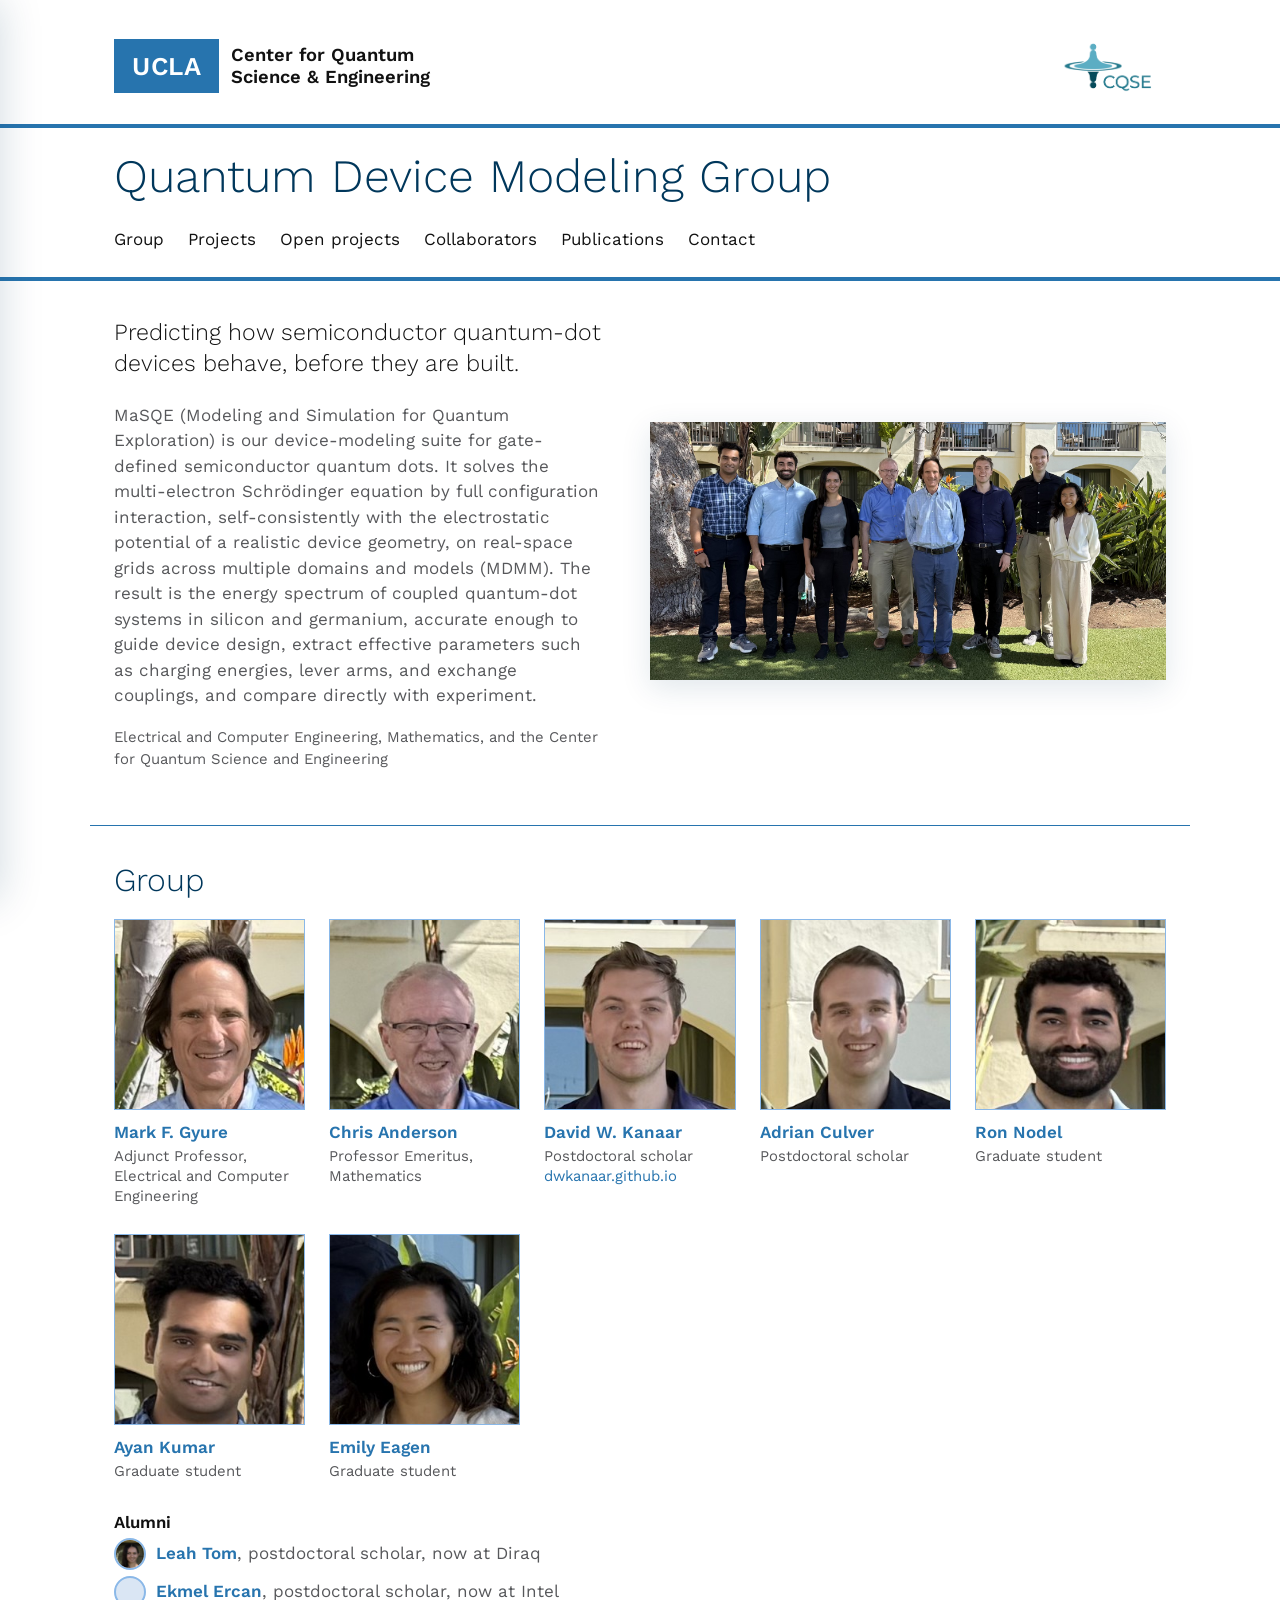
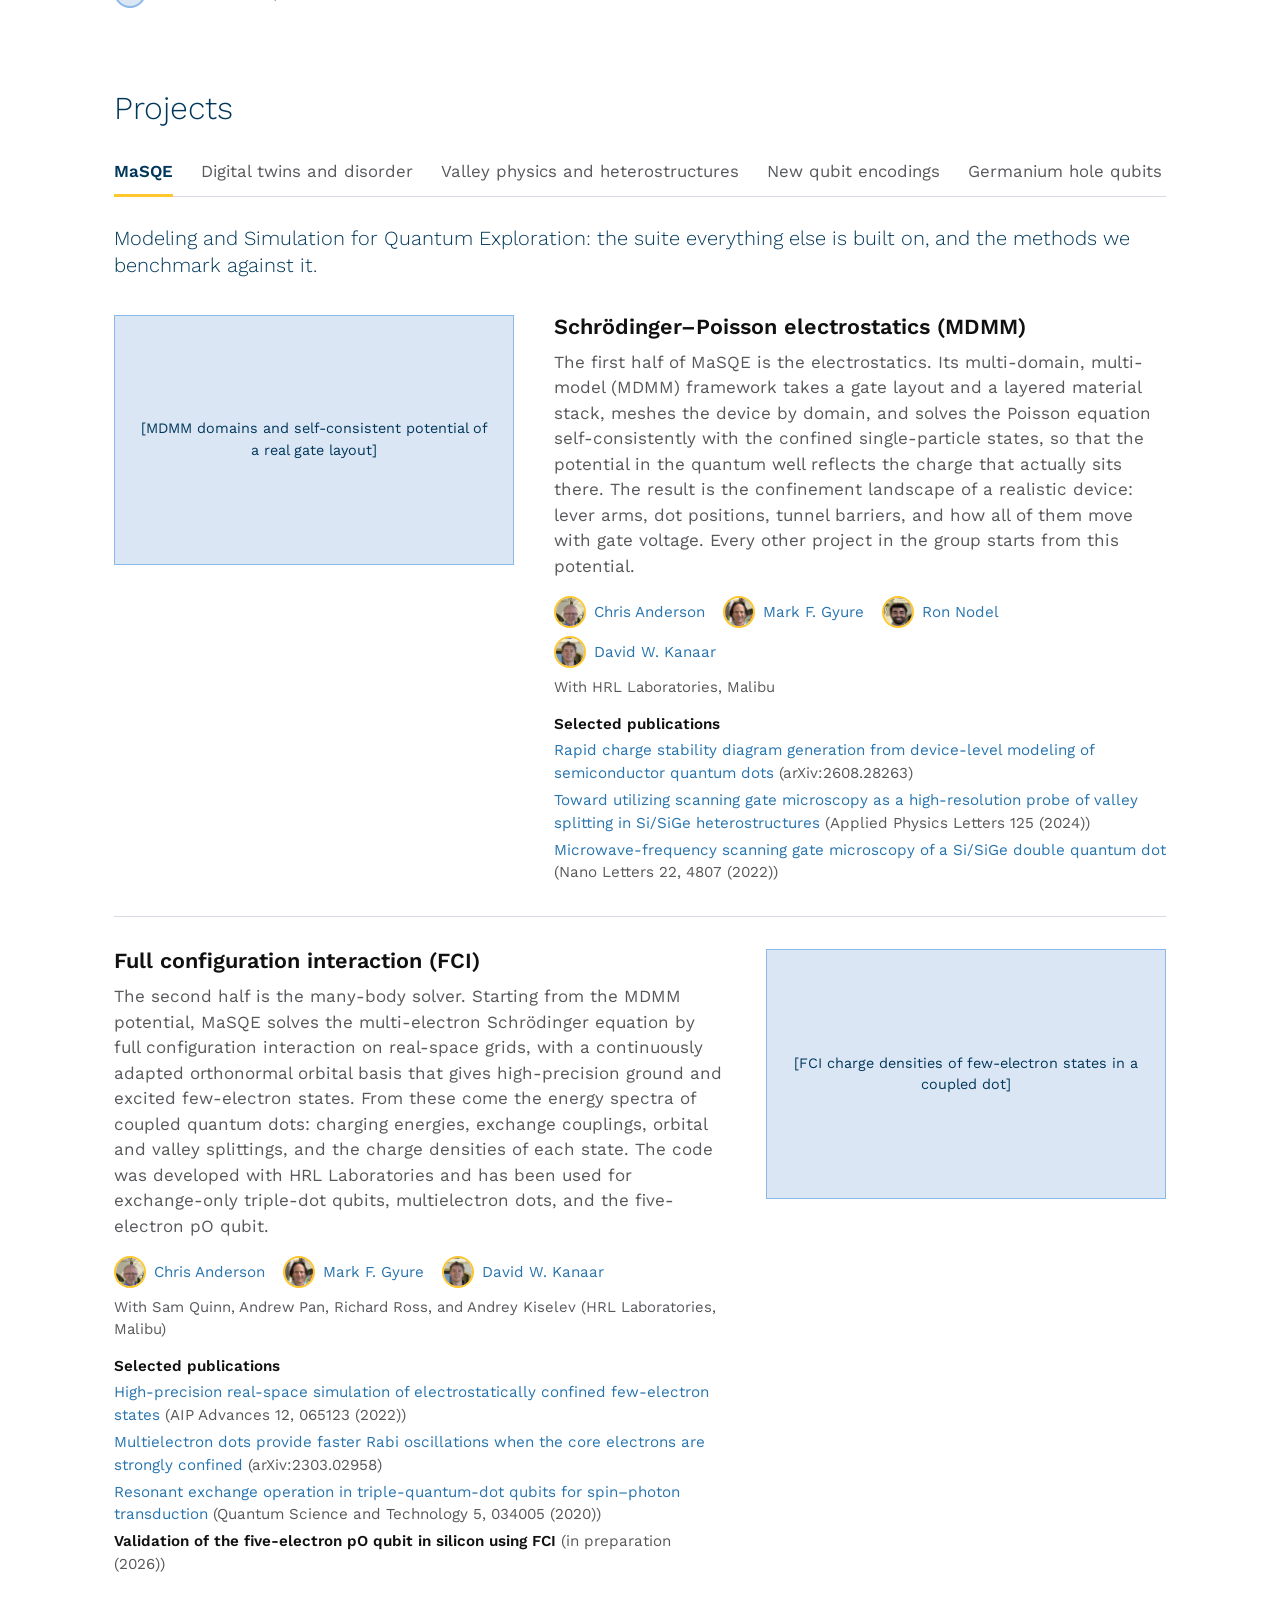
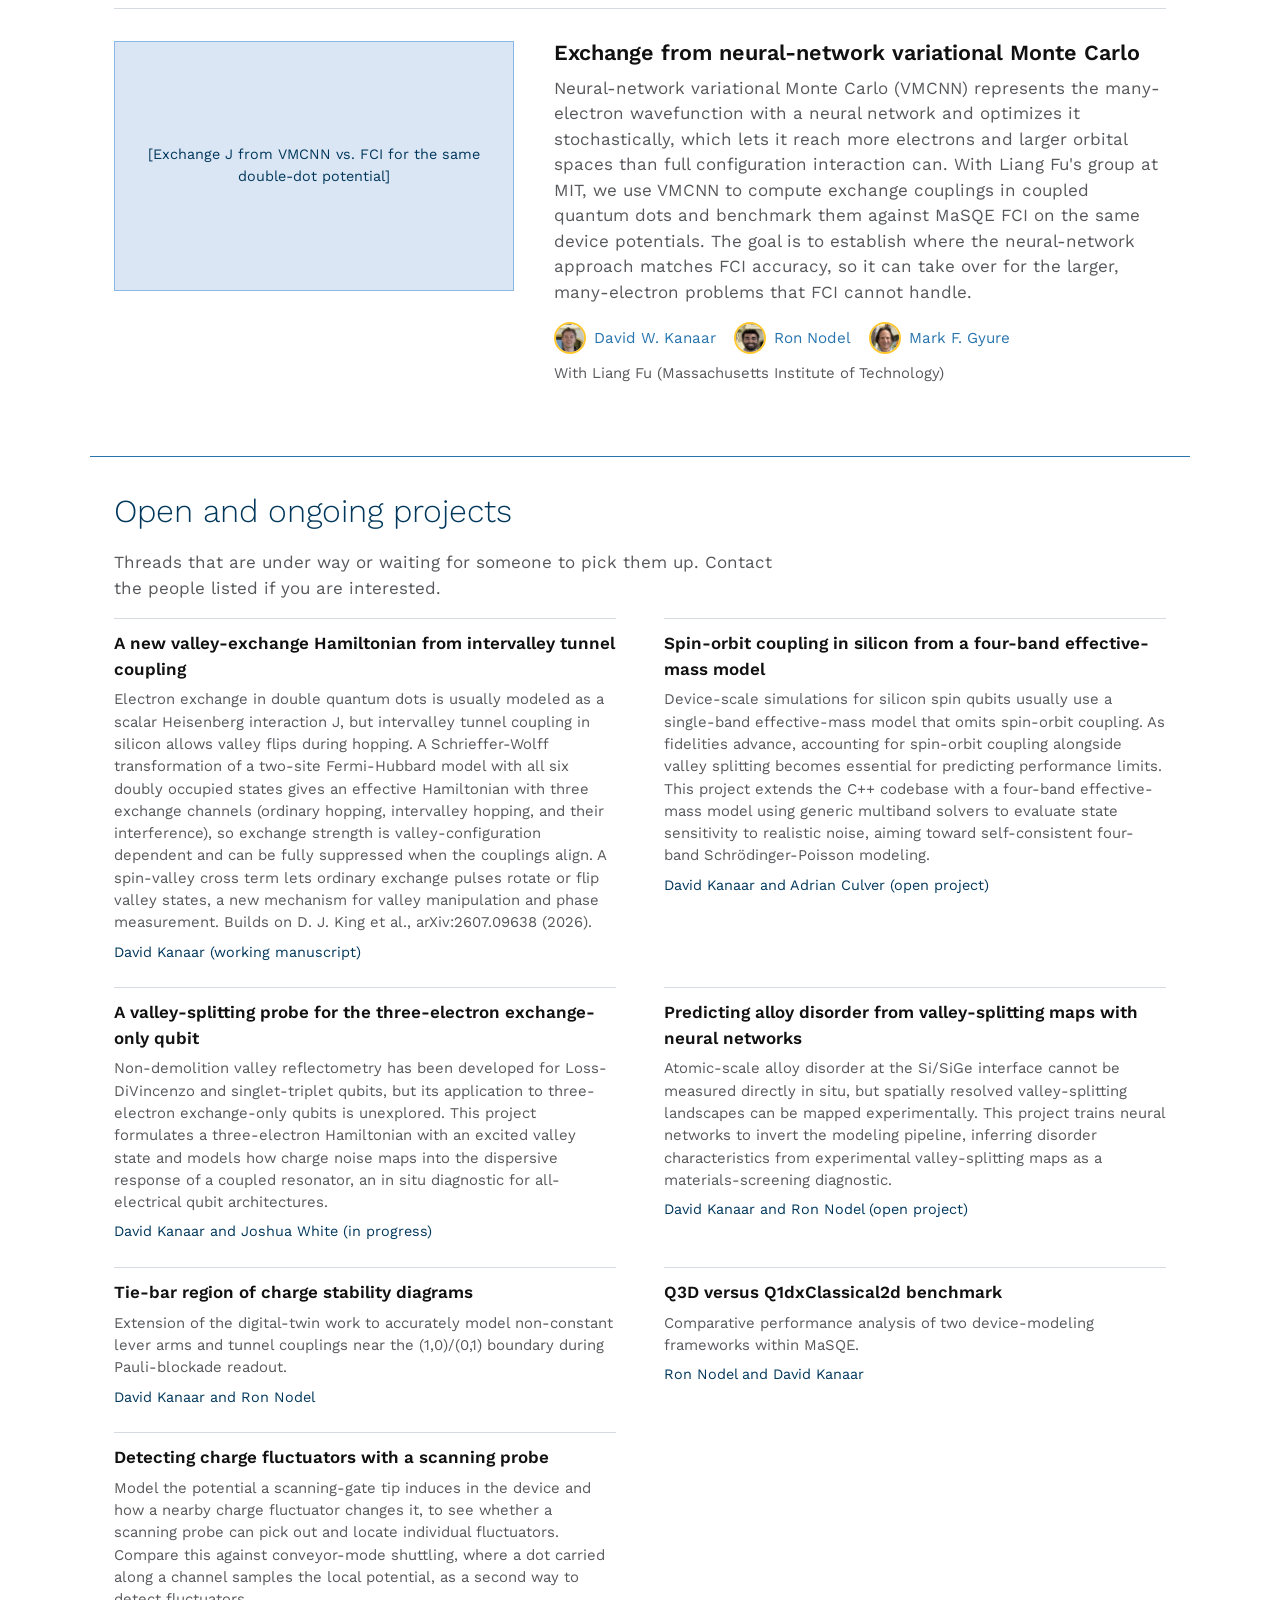
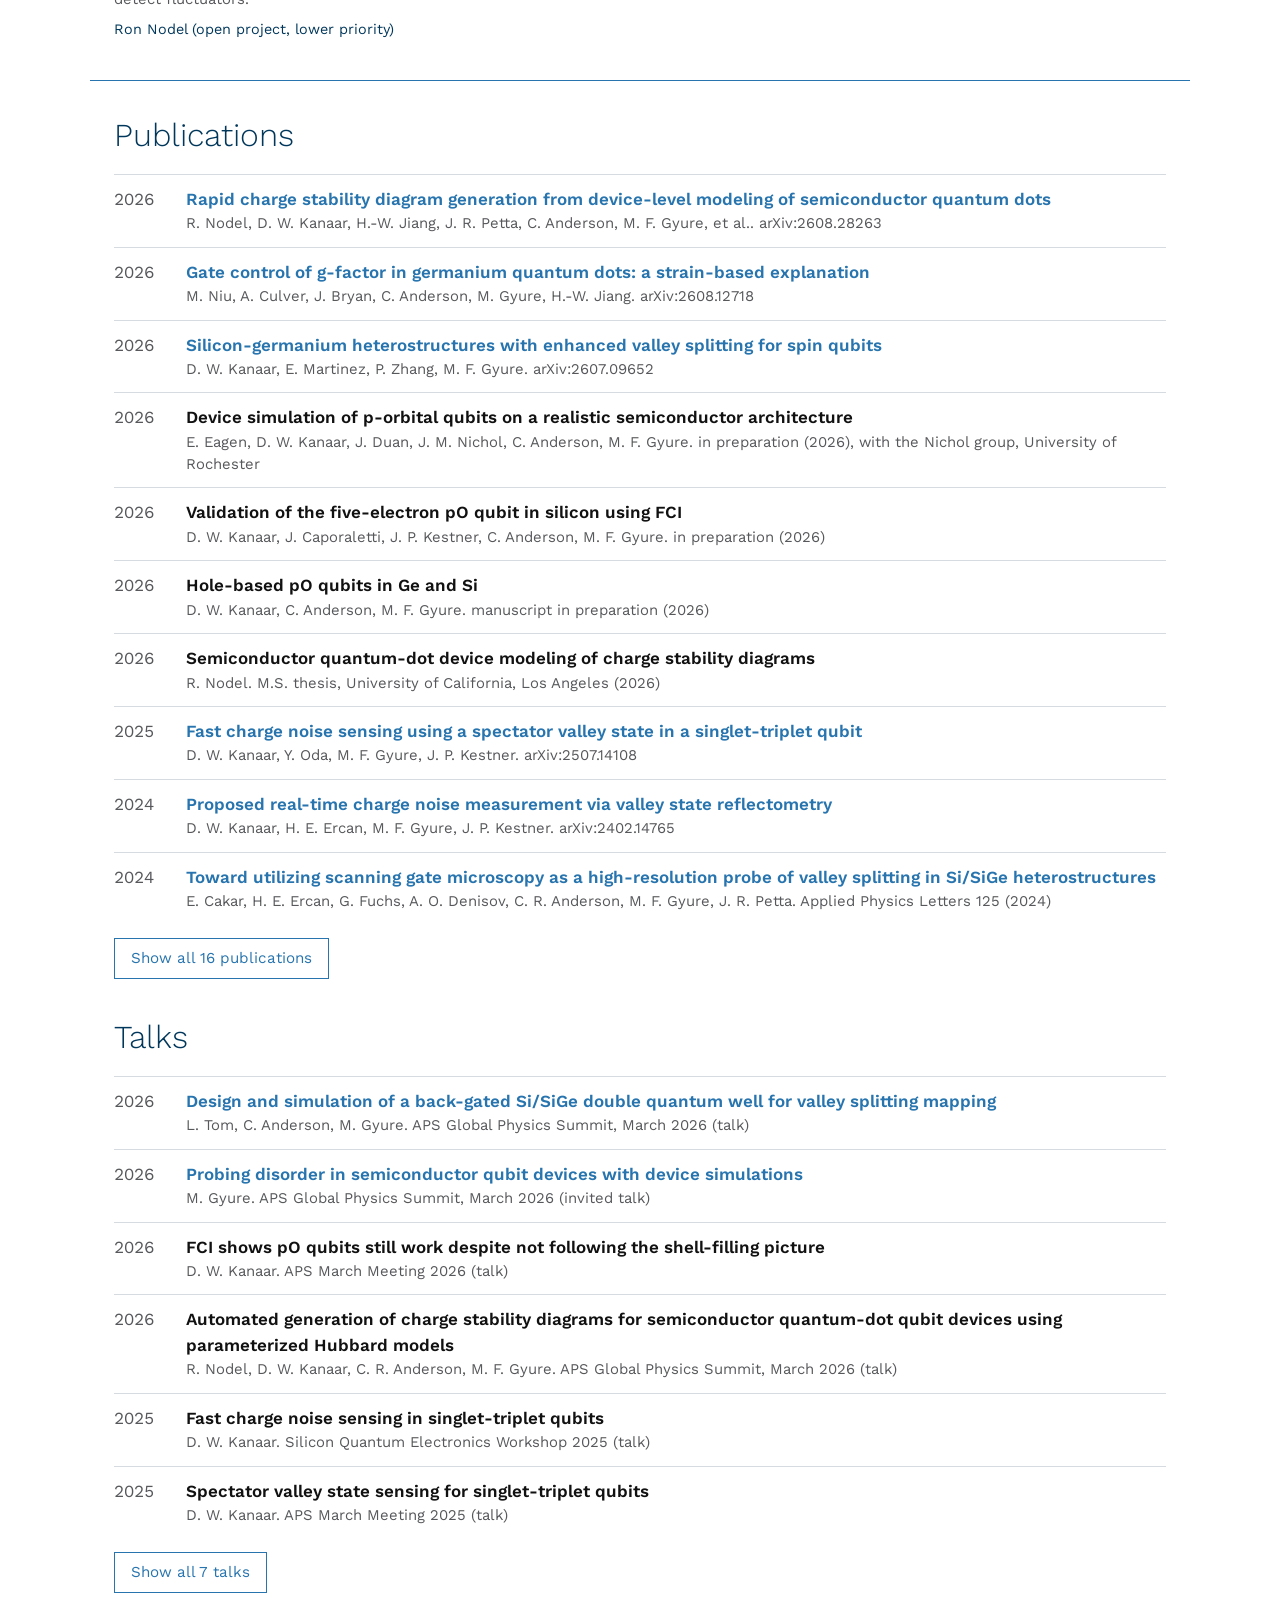
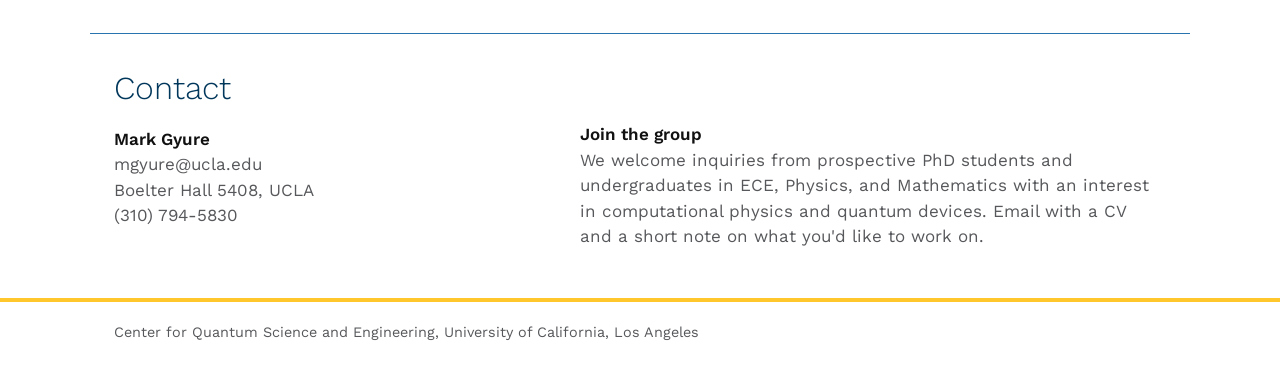
==== commit 6b412685: "Add files via upload" ====
--- a/index.html
+++ b/index.html
@@ -3,7 +3,7 @@
 <head>
 <meta charset="utf-8">
 <meta name="viewport" content="width=device-width, initial-scale=1">
-<title>Quantum Device Modeling Group — UCLA</title>
+<title>Quantum Device Modeling Group | UCLA</title>
 <link rel="preconnect" href="https://fonts.googleapis.com">
 <link rel="preconnect" href="https://fonts.gstatic.com" crossorigin>
 <link href="https://fonts.googleapis.com/css2?family=Work+Sans:wght@300;400;600&display=swap" rel="stylesheet">
@@ -71,7 +71,7 @@
 
   <section id="projects" class="wrap">
     <h2>Projects</h2>
-    <div class="tabs" role="tablist"><button role="tab" data-theme="masqe" aria-selected="true">MaSQE</button><button role="tab" data-theme="twins" aria-selected="false">Digital twins and disorder</button><button role="tab" data-theme="valley" aria-selected="false">Valley physics and heterostructures</button><button role="tab" data-theme="designs" aria-selected="false">New qubit encodings</button><button role="tab" data-theme="ge" aria-selected="false">Germanium hole qubits</button></div><div class="panel" id="theme-masqe" role="tabpanel"><p class="lede blurb">Modeling and Simulation for Quantum Exploration: the suite everything else is built on, in two halves.</p><article class="project" id="sp">
+    <div class="tabs" role="tablist"><button role="tab" data-theme="masqe" aria-selected="true">MaSQE</button><button role="tab" data-theme="twins" aria-selected="false">Digital twins and disorder</button><button role="tab" data-theme="valley" aria-selected="false">Valley physics and heterostructures</button><button role="tab" data-theme="designs" aria-selected="false">New qubit encodings</button><button role="tab" data-theme="ge" aria-selected="false">Germanium hole qubits</button></div><div class="panel" id="theme-masqe" role="tabpanel"><p class="lede blurb">Modeling and Simulation for Quantum Exploration: the suite everything else is built on, and the methods we benchmark against it.</p><article class="project" id="sp">
   <div class="pic"><img src="images/projects/sp.png" alt="" onerror="this.parentNode.innerHTML='<div class=placeholder>'+this.dataset.ph+'</div>'" data-ph="[MDMM domains and self-consistent potential of a real gate layout]"></div>
   <div class="body">
     <h3>Schrödinger–Poisson electrostatics (MDMM)</h3>
@@ -91,7 +91,16 @@
     <div class="selpubs"><div class="label">Selected publications</div><ul><li><a href="https://arxiv.org/abs/2203.00082">High-precision real-space simulation of electrostatically confined few-electron states</a> <span class="muted">(AIP Advances 12, 065123 (2022))</span></li><li><a href="https://arxiv.org/abs/2303.02958">Multielectron dots provide faster Rabi oscillations when the core electrons are strongly confined</a> <span class="muted">(arXiv:2303.02958)</span></li><li><a href="https://arxiv.org/abs/2001.09240">Resonant exchange operation in triple-quantum-dot qubits for spin–photon transduction</a> <span class="muted">(Quantum Science and Technology 5, 034005 (2020))</span></li><li><span class="name">Validation of the five-electron pO qubit in silicon using FCI</span> <span class="muted">(in preparation (2026))</span></li></ul></div>
   </div>
 </article>
-</div><div class="panel" id="theme-twins" role="tabpanel" hidden><p class="lede blurb">Fast, simulation-derived models of real devices, and locating the defects inside them.</p><article class="project" id="twins">
+<article class="project" id="vmcnn">
+  <div class="pic"><img src="images/projects/vmcnn.png" alt="" onerror="this.parentNode.innerHTML='<div class=placeholder>'+this.dataset.ph+'</div>'" data-ph="[Exchange J from VMCNN vs. FCI for the same double-dot potential]"></div>
+  <div class="body">
+    <h3>Exchange from neural-network variational Monte Carlo</h3>
+    <p class="muted">Neural-network variational Monte Carlo (VMCNN) represents the many-electron wavefunction with a neural network and optimizes it stochastically, which lets it reach more electrons and larger orbital spaces than full configuration interaction can. With Liang Fu's group at MIT, we use VMCNN to compute exchange couplings in coupled quantum dots and benchmark them against MaSQE FCI on the same device potentials. The goal is to establish where the neural-network approach matches FCI accuracy, so it can take over for the larger, many-electron problems that FCI cannot handle.</p>
+    <div class="chips"><button type="button" class="chip person" data-person="kanaar"><img class="face" src="images/people/kanaar.jpg" alt="" onerror="this.replaceWith(Object.assign(document.createElement('span'),{className:'face empty'}))">David W. Kanaar</button><button type="button" class="chip person" data-person="nodel"><img class="face" src="images/people/nodel.jpg" alt="" onerror="this.replaceWith(Object.assign(document.createElement('span'),{className:'face empty'}))">Ron Nodel</button><button type="button" class="chip person" data-person="gyure"><img class="face" src="images/people/gyure.jpg" alt="" onerror="this.replaceWith(Object.assign(document.createElement('span'),{className:'face empty'}))">Mark F. Gyure</button></div>
+    <div class="muted small">With Liang Fu (Massachusetts Institute of Technology)</div>
+  </div>
+</article>
+</div><div class="panel" id="theme-twins" role="tabpanel" hidden><p class="lede blurb">Fast, simulation-derived models of real devices, the defects inside them, and how radiation rearranges their charge.</p><article class="project" id="twins">
   <div class="pic"><img src="images/projects/twins.png" alt="" onerror="this.parentNode.innerHTML='<div class=placeholder>'+this.dataset.ph+'</div>'" data-ph="[Nodel et al. 2026, Fig. 3(c): FCI-Hubbard cells overlaid on the experimental P2/P3 map]"></div>
   <div class="body">
     <h3>Charge-stability digital twins for Si/SiGe devices</h3>
@@ -111,13 +120,21 @@
     <div class="selpubs"><div class="label">Selected publications</div><ul><li><a href="https://meetings-archive.aps.org/smt/2026/mar-f10/1/">Probing disorder in semiconductor qubit devices with device simulations</a> <span class="muted">(APS Global Physics Summit, March 2026 (invited talk))</span></li></ul></div>
   </div>
 </article>
+<article class="project" id="radiation">
+  <div class="pic"><img src="images/projects/radiation.png" alt="" onerror="this.parentNode.innerHTML='<div class=placeholder>'+this.dataset.ph+'</div>'" data-ph="[Shift in P1, P2, P3 chemical potentials vs. position of an inserted charge, from the radiation modelling slides]"></div>
+  <div class="body">
+    <h3>Radiation-induced charge reconfiguration</h3>
+    <p class="muted">Radiation passing through a device creates electron-hole pairs that can migrate into the active region, change the occupancy of charge traps, and reconfigure two-level fluctuators. The resulting change in the electrostatic environment shifts individual dot energies, tunnel couplings, and the exchange between dots. Using MaSQE, we place charge monopoles on a fine grid around a three-dot Si/SiGe device (P1, P2, P3) and resolve sub-nanometer charge displacements accurately, mapping how much each dot's chemical potential and the inter-dot detuning move in response. Filling a single trap in the active region shifts dot energies and detuning on the order of meV, enough to move an exchange-only qubit off its symmetric operating point. The autotuning code now accounts for these charges, so we can compute the gate-voltage corrections needed to restore the qubits after a radiation event.</p><div class="sub"><h4>Discrete charges at the interface</h4><p class="muted">We place point-source charges directly in the device and track how exchange shifts, including charges right at the interface, half a nanometer to a nanometer below the oxide. The aim is to find how close a charge can sit to the interface before it causes problems for the qubit, and how far gate voltages must move to bring an exchange-only qubit back to its symmetric operating point.</p></div><div class="sub"><h4>Modeling charge traps</h4><p class="muted">Which local potentials at the interface trap an electron or hole, how deep those traps are, and how others in the field model them are open questions. A trap model sets how much of the transported charge sticks. Given a flux of particles arriving at the interface, it decides which charges stay, and the trapped charges and their positions then become the input to the device simulation. Potentials informed by density functional theory are one route.</p></div><div class="sub"><h4>From fluctuators to exchange</h4><p class="muted">Earlier work by Leah Tom mapped how two-level fluctuators shift detuning, lever arms, and chemical potentials. The next question is the effect of charge noise on exchange itself: assuming a distribution of fluctuators in the device, each able to move by about a dipole length, what distribution of exchange energies results.</p></div>
+    <div class="chips"><button type="button" class="chip person" data-person="nodel"><img class="face" src="images/people/nodel.jpg" alt="" onerror="this.replaceWith(Object.assign(document.createElement('span'),{className:'face empty'}))">Ron Nodel</button><button type="button" class="chip person" data-person="tom"><img class="face alum" src="images/people/tom.jpg" alt="" onerror="this.replaceWith(Object.assign(document.createElement('span'),{className:'face alum empty'}))">Leah Tom <span class="muted small">(alumni)</span></button></div>
+  </div>
+</article>
 </div><div class="panel" id="theme-valley" role="tabpanel" hidden><p class="lede blurb">Engineering, mapping, and exploiting the valley degree of freedom in Si/SiGe.</p><article class="project" id="valley">
   <div class="pic"><img src="images/projects/valley.png" alt="" onerror="this.parentNode.innerHTML='<div class=placeholder>'+this.dataset.ph+'</div>'" data-ph="[Kanaar et al. 2026, Fig. 8: valley splitting for three Ge profiles, TB vs DFT, with the Ge profiles inset]"></div>
   <div class="body">
     <h3>Valley splitting and heterostructure design</h3>
     <p class="muted">Electrons in strained silicon quantum wells carry a low-lying valley degeneracy whose splitting is set by atomic-scale alloy disorder at the Si/SiGe interface. Small or random valley splittings are therefore a primary obstacle to reliable spin-qubit operation, initialization, and readout. This project shows that simple heterostructure engineering can guarantee a large valley splitting. Using one-dimensional tight-binding device-scale simulations (2k0 theory) that incorporate atomistic alloy disorder, we identified an unorthodox stack, a narrow quantum well combined with a small Ge spike and a pure-Ge cap, that consistently yields valley splittings of 1 to 5 meV across disorder realizations, corroborated by density functional theory. If realized experimentally, this design effectively removes valley splitting as an existential bottleneck for large-scale SiGe quantum processors. The germanium-spike idea builds on earlier experimental work by group alumni.</p>
     <div class="chips"><button type="button" class="chip person" data-person="kanaar"><img class="face" src="images/people/kanaar.jpg" alt="" onerror="this.replaceWith(Object.assign(document.createElement('span'),{className:'face empty'}))">David W. Kanaar</button><button type="button" class="chip person" data-person="gyure"><img class="face" src="images/people/gyure.jpg" alt="" onerror="this.replaceWith(Object.assign(document.createElement('span'),{className:'face empty'}))">Mark F. Gyure</button><button type="button" class="chip person" data-person="anderson"><img class="face" src="images/people/anderson.jpg" alt="" onerror="this.replaceWith(Object.assign(document.createElement('span'),{className:'face empty'}))">Chris Anderson</button><button type="button" class="chip person" data-person="tom"><img class="face alum" src="images/people/tom.jpg" alt="" onerror="this.replaceWith(Object.assign(document.createElement('span'),{className:'face alum empty'}))">Leah Tom <span class="muted small">(alumni)</span></button><button type="button" class="chip person" data-person="ercan"><img class="face alum" src="images/people/ercan.jpg" alt="" onerror="this.replaceWith(Object.assign(document.createElement('span'),{className:'face alum empty'}))">Ekmel Ercan <span class="muted small">(alumni)</span></button></div>
-    <div class="muted small">With Efrain Martinez and Peihong Zhang (UCLA), and Vince Lordi and Joel Varley (Lawrence Livermore National Laboratory)</div>
+    <div class="muted small">With Efrain Martinez (UCLA), Peihong Zhang (University at Buffalo), and Vince Lordi and Joel Varley (Lawrence Livermore National Laboratory)</div>
     <div class="selpubs"><div class="label">Selected publications</div><ul><li><a href="https://arxiv.org/abs/2607.09652">Silicon-germanium heterostructures with enhanced valley splitting for spin qubits</a> <span class="muted">(arXiv:2607.09652)</span></li><li><a href="https://arxiv.org/abs/2104.08232">Valley splittings in Si/SiGe quantum dots with a germanium spike in the silicon well</a> <span class="muted">(Physical Review B 104, 085406 (2021))</span></li></ul></div>
   </div>
 </article>
@@ -158,7 +175,6 @@
     <p class="muted">Singlet-only always-on gapless exchange (SAGE) qubits, proposed by the Das Sarma group at Maryland (Foulk et al., PRL 2025), encode one qubit in the spins of four electrons in four tunnel-coupled quantum dots. The singlet-only encoding is invariant under magnetic field gradients, so the qubit is protected from errors caused by nuclear spins and g-factor variations, and the always-on exchange couplings suppress leakage energetically, while raising the sensitivity to charge noise. We use MaSQE to design realistic Si/SiGe gate layouts that realize the required always-on exchange couplings and to evaluate their charge-noise sensitivity from the simulated electronic structure. [Confirm scope and add a figure.]</p>
     <div class="chips"><button type="button" class="chip person" data-person="kumar"><img class="face" src="images/people/kumar.jpg" alt="" onerror="this.replaceWith(Object.assign(document.createElement('span'),{className:'face empty'}))">Ayan Kumar</button><button type="button" class="chip person" data-person="gyure"><img class="face" src="images/people/gyure.jpg" alt="" onerror="this.replaceWith(Object.assign(document.createElement('span'),{className:'face empty'}))">Mark F. Gyure</button><button type="button" class="chip person" data-person="anderson"><img class="face" src="images/people/anderson.jpg" alt="" onerror="this.replaceWith(Object.assign(document.createElement('span'),{className:'face empty'}))">Chris Anderson</button></div>
     <div class="muted small">With Sam Carter's group (Laboratory for Physical Sciences)</div>
-    <div class="selpubs"><div class="label">Selected publications</div><ul></ul></div>
   </div>
 </article>
 </div><div class="panel" id="theme-ge" role="tabpanel" hidden><p class="lede blurb">Strain, fields, and g-factors in planar Ge.</p><article class="project" id="germanium">
@@ -177,7 +193,7 @@
   <section id="open" class="wrap">
     <h2>Open and ongoing projects</h2>
     <p class="muted narrow">Threads that are under way or waiting for someone to pick them up. Contact the people listed if you are interested.</p>
-    <ul class="open"><li><div class="name">A new valley-exchange Hamiltonian from intervalley tunnel coupling</div><p class="muted small">Electron exchange in double quantum dots is usually modeled as a scalar Heisenberg interaction J, but intervalley tunnel coupling in silicon allows valley flips during hopping. A Schrieffer-Wolff transformation of a two-site Fermi-Hubbard model with all six doubly occupied states gives an effective Hamiltonian with three exchange channels (ordinary hopping, intervalley hopping, and their interference), so exchange strength is valley-configuration dependent and can be fully suppressed when the couplings align. A spin-valley cross term lets ordinary exchange pulses rotate or flip valley states, a new mechanism for valley manipulation and phase measurement. Builds on D. J. King et al., arXiv:2607.09638 (2026).</p><div class="who">David Kanaar (working manuscript)</div></li><li><div class="name">Spin-orbit coupling in silicon from a four-band effective-mass model</div><p class="muted small">Device-scale simulations for silicon spin qubits usually use a single-band effective-mass model that omits spin-orbit coupling. As fidelities advance, accounting for spin-orbit coupling alongside valley splitting becomes essential for predicting performance limits. This project extends the C++ codebase with a four-band effective-mass model using generic multiband solvers to evaluate state sensitivity to realistic noise, aiming toward self-consistent four-band Schrödinger-Poisson modeling.</p><div class="who">David Kanaar and Adrian Culver (open project)</div></li><li><div class="name">A valley-splitting probe for the three-electron exchange-only qubit</div><p class="muted small">Non-demolition valley reflectometry has been developed for Loss-DiVincenzo and singlet-triplet qubits, but its application to three-electron exchange-only qubits is unexplored. This project formulates a three-electron Hamiltonian with an excited valley state and models how charge noise maps into the dispersive response of a coupled resonator, an in situ diagnostic for all-electrical qubit architectures.</p><div class="who">David Kanaar and Joshua White (in progress)</div></li><li><div class="name">Predicting alloy disorder from valley-splitting maps with neural networks</div><p class="muted small">Atomic-scale alloy disorder at the Si/SiGe interface cannot be measured directly in situ, but spatially resolved valley-splitting landscapes can be mapped experimentally. This project trains neural networks to invert the modeling pipeline, inferring disorder characteristics from experimental valley-splitting maps as a materials-screening diagnostic.</p><div class="who">David Kanaar and Ron Nodel (open project)</div></li><li><div class="name">Tie-bar region of charge stability diagrams</div><p class="muted small">Extension of the digital-twin work to accurately model non-constant lever arms and tunnel couplings near the (1,0)/(0,1) boundary during Pauli-blockade readout.</p><div class="who">David Kanaar and Ron Nodel</div></li><li><div class="name">Q3D versus Q1dxClassical2d benchmark</div><p class="muted small">Comparative performance analysis of two device-modeling frameworks within MaSQE.</p><div class="who">Ron Nodel and David Kanaar</div></li></ul>
+    <ul class="open"><li><div class="name">A new valley-exchange Hamiltonian from intervalley tunnel coupling</div><p class="muted small">Electron exchange in double quantum dots is usually modeled as a scalar Heisenberg interaction J, but intervalley tunnel coupling in silicon allows valley flips during hopping. A Schrieffer-Wolff transformation of a two-site Fermi-Hubbard model with all six doubly occupied states gives an effective Hamiltonian with three exchange channels (ordinary hopping, intervalley hopping, and their interference), so exchange strength is valley-configuration dependent and can be fully suppressed when the couplings align. A spin-valley cross term lets ordinary exchange pulses rotate or flip valley states, a new mechanism for valley manipulation and phase measurement. Builds on D. J. King et al., arXiv:2607.09638 (2026).</p><div class="who">David Kanaar (working manuscript)</div></li><li><div class="name">Spin-orbit coupling in silicon from a four-band effective-mass model</div><p class="muted small">Device-scale simulations for silicon spin qubits usually use a single-band effective-mass model that omits spin-orbit coupling. As fidelities advance, accounting for spin-orbit coupling alongside valley splitting becomes essential for predicting performance limits. This project extends the C++ codebase with a four-band effective-mass model using generic multiband solvers to evaluate state sensitivity to realistic noise, aiming toward self-consistent four-band Schrödinger-Poisson modeling.</p><div class="who">David Kanaar and Adrian Culver (open project)</div></li><li><div class="name">A valley-splitting probe for the three-electron exchange-only qubit</div><p class="muted small">Non-demolition valley reflectometry has been developed for Loss-DiVincenzo and singlet-triplet qubits, but its application to three-electron exchange-only qubits is unexplored. This project formulates a three-electron Hamiltonian with an excited valley state and models how charge noise maps into the dispersive response of a coupled resonator, an in situ diagnostic for all-electrical qubit architectures.</p><div class="who">David Kanaar and Joshua White (in progress)</div></li><li><div class="name">Predicting alloy disorder from valley-splitting maps with neural networks</div><p class="muted small">Atomic-scale alloy disorder at the Si/SiGe interface cannot be measured directly in situ, but spatially resolved valley-splitting landscapes can be mapped experimentally. This project trains neural networks to invert the modeling pipeline, inferring disorder characteristics from experimental valley-splitting maps as a materials-screening diagnostic.</p><div class="who">David Kanaar and Ron Nodel (open project)</div></li><li><div class="name">Tie-bar region of charge stability diagrams</div><p class="muted small">Extension of the digital-twin work to accurately model non-constant lever arms and tunnel couplings near the (1,0)/(0,1) boundary during Pauli-blockade readout.</p><div class="who">David Kanaar and Ron Nodel</div></li><li><div class="name">Q3D versus Q1dxClassical2d benchmark</div><p class="muted small">Comparative performance analysis of two device-modeling frameworks within MaSQE.</p><div class="who">Ron Nodel and David Kanaar</div></li><li><div class="name">Detecting charge fluctuators with a scanning probe</div><p class="muted small">Model the potential a scanning-gate tip induces in the device and how a nearby charge fluctuator changes it, to see whether a scanning probe can pick out and locate individual fluctuators. Compare this against conveyor-mode shuttling, where a dot carried along a channel samples the local potential, as a second way to detect fluctuators.</p><div class="who">Ron Nodel (open project, lower priority)</div></li></ul>
   </section>
 
   <section id="publications" class="wrap">
@@ -219,7 +235,7 @@
       b.remove();
     });
   });
-  var PERSONS = {"gyure": {"name": "Mark F. Gyure", "role": "Adjunct Professor, Electrical and Computer Engineering", "img": "images/people/gyure.jpg", "last": "Gyure", "alumni": false, "projects": [{"id": "sp", "title": "Schr\u00f6dinger\u2013Poisson electrostatics (MDMM)", "theme": "masqe", "themeLabel": "MaSQE"}, {"id": "fci", "title": "Full configuration interaction (FCI)", "theme": "masqe", "themeLabel": "MaSQE"}, {"id": "twins", "title": "Charge-stability digital twins for Si/SiGe devices", "theme": "twins", "themeLabel": "Digital twins and disorder"}, {"id": "valley", "title": "Valley splitting and heterostructure design", "theme": "valley", "themeLabel": "Valley physics and heterostructures"}, {"id": "dqw", "title": "Mapping valley splitting with a double quantum well and a scanning gate", "theme": "valley", "themeLabel": "Valley physics and heterostructures"}, {"id": "noise", "title": "Charge-noise sensing with valley states", "theme": "valley", "themeLabel": "Valley physics and heterostructures"}, {"id": "tlf", "title": "Locating two-level fluctuators with device simulations", "theme": "twins", "themeLabel": "Digital twins and disorder"}, {"id": "sage", "title": "Device design for SAGE qubits", "theme": "designs", "themeLabel": "New qubit encodings"}, {"id": "po", "title": "p-Orbital (pO) qubits", "theme": "designs", "themeLabel": "New qubit encodings"}, {"id": "germanium", "title": "Hole qubits in germanium", "theme": "ge", "themeLabel": "Germanium hole qubits"}], "pubs": [{"t": "Rapid charge stability diagram generation from device-level modeling of semiconductor quantum dots", "a": "R. Nodel, D. W. Kanaar, H.-W. Jiang, J. R. Petta, C. Anderson, M. F. Gyure, et al.", "v": "arXiv:2608.28263", "y": 2026, "u": "https://arxiv.org/abs/2608.28263", "talk": false}, {"t": "Gate control of g-factor in germanium quantum dots: a strain-based explanation", "a": "M. Niu, A. Culver, J. Bryan, C. Anderson, M. Gyure, H.-W. Jiang", "v": "arXiv:2608.12718", "y": 2026, "u": "https://arxiv.org/abs/2608.12718", "talk": false}, {"t": "Silicon-germanium heterostructures with enhanced valley splitting for spin qubits", "a": "D. W. Kanaar, E. Martinez, P. Zhang, M. F. Gyure", "v": "arXiv:2607.09652", "y": 2026, "u": "https://arxiv.org/abs/2607.09652", "talk": false}, {"t": "Design and simulation of a back-gated Si/SiGe double quantum well for valley splitting mapping", "a": "L. Tom, C. Anderson, M. Gyure", "v": "APS Global Physics Summit, March 2026 (talk)", "y": 2026, "u": "https://meetings-archive.aps.org/smt/2026/mar-f10/2/", "talk": true}, {"t": "Probing disorder in semiconductor qubit devices with device simulations", "a": "M. Gyure", "v": "APS Global Physics Summit, March 2026 (invited talk)", "y": 2026, "u": "https://meetings-archive.aps.org/smt/2026/mar-f10/1/", "talk": true}, {"t": "Device simulation of p-orbital qubits on a realistic semiconductor architecture", "a": "E. Eagen, D. W. Kanaar, J. Duan, J. M. Nichol, C. Anderson, M. F. Gyure", "v": "in preparation (2026), with the Nichol group, University of Rochester", "y": 2026, "u": "", "talk": false}, {"t": "Validation of the five-electron pO qubit in silicon using FCI", "a": "D. W. Kanaar, J. Caporaletti, J. P. Kestner, C. Anderson, M. F. Gyure", "v": "in preparation (2026)", "y": 2026, "u": "", "talk": false}, {"t": "Hole-based pO qubits in Ge and Si", "a": "D. W. Kanaar, C. Anderson, M. F. Gyure", "v": "manuscript in preparation (2026)", "y": 2026, "u": "", "talk": false}, {"t": "Automated generation of charge stability diagrams for semiconductor quantum-dot qubit devices using parameterized Hubbard models", "a": "R. Nodel, D. W. Kanaar, C. R. Anderson, M. F. Gyure", "v": "APS Global Physics Summit, March 2026 (talk)", "y": 2026, "u": "", "talk": true}, {"t": "Fast charge noise sensing using a spectator valley state in a singlet-triplet qubit", "a": "D. W. Kanaar, Y. Oda, M. F. Gyure, J. P. Kestner", "v": "arXiv:2507.14108", "y": 2025, "u": "https://arxiv.org/abs/2507.14108", "talk": false}, {"t": "Proposed real-time charge noise measurement via valley state reflectometry", "a": "D. W. Kanaar, H. E. Ercan, M. F. Gyure, J. P. Kestner", "v": "arXiv:2402.14765", "y": 2024, "u": "https://arxiv.org/abs/2402.14765", "talk": false}, {"t": "Toward utilizing scanning gate microscopy as a high-resolution probe of valley splitting in Si/SiGe heterostructures", "a": "E. Cakar, H. E. Ercan, G. Fuchs, A. O. Denisov, C. R. Anderson, M. F. Gyure, J. R. Petta", "v": "Applied Physics Letters 125 (2024)", "y": 2024, "u": "https://pubs.aip.org/aip/apl/article/125/2/024001/3303021", "talk": false}, {"t": "Modeling of planar germanium hole qubits in electric and magnetic fields", "a": "C.-A. Wang, H. E. Ercan, M. F. Gyure, G. Scappucci, M. Veldhorst, M. Rimbach-Russ", "v": "npj Quantum Information 10, 102 (2024)", "y": 2024, "u": "https://arxiv.org/abs/2208.04795", "talk": false}, {"t": "Multielectron dots provide faster Rabi oscillations when the core electrons are strongly confined", "a": "H. E. Ercan, C. R. Anderson, S. N. Coppersmith, M. Friesen, M. F. Gyure", "v": "arXiv:2303.02958", "y": 2023, "u": "https://arxiv.org/abs/2303.02958", "talk": false}, {"t": "High-precision real-space simulation of electrostatically confined few-electron states", "a": "C. R. Anderson, M. F. Gyure, S. Quinn, A. Pan, R. S. Ross, A. A. Kiselev", "v": "AIP Advances 12, 065123 (2022)", "y": 2022, "u": "https://arxiv.org/abs/2203.00082", "talk": false}, {"t": "Microwave-frequency scanning gate microscopy of a Si/SiGe double quantum dot", "a": "A. O. Denisov, S. W. Oh, G. Fuchs, A. R. Mills, P. Chen, C. R. Anderson, M. F. Gyure, A. W. Barnard, J. R. Petta", "v": "Nano Letters 22, 4807 (2022)", "y": 2022, "u": "https://arxiv.org/abs/2203.05912", "talk": false}, {"t": "Resonant exchange operation in triple-quantum-dot qubits for spin\u2013photon transduction", "a": "A. Pan, T. E. Keating, M. F. Gyure, E. J. Pritchett, S. Quinn, et al.", "v": "Quantum Science and Technology 5, 034005 (2020)", "y": 2020, "u": "https://arxiv.org/abs/2001.09240", "talk": false}], "open": [], "scholar": ""}, "anderson": {"name": "Chris Anderson", "role": "Professor Emeritus, Mathematics", "img": "images/people/anderson.jpg", "last": "Anderson", "alumni": false, "projects": [{"id": "sp", "title": "Schr\u00f6dinger\u2013Poisson electrostatics (MDMM)", "theme": "masqe", "themeLabel": "MaSQE"}, {"id": "fci", "title": "Full configuration interaction (FCI)", "theme": "masqe", "themeLabel": "MaSQE"}, {"id": "twins", "title": "Charge-stability digital twins for Si/SiGe devices", "theme": "twins", "themeLabel": "Digital twins and disorder"}, {"id": "valley", "title": "Valley splitting and heterostructure design", "theme": "valley", "themeLabel": "Valley physics and heterostructures"}, {"id": "dqw", "title": "Mapping valley splitting with a double quantum well and a scanning gate", "theme": "valley", "themeLabel": "Valley physics and heterostructures"}, {"id": "tlf", "title": "Locating two-level fluctuators with device simulations", "theme": "twins", "themeLabel": "Digital twins and disorder"}, {"id": "sage", "title": "Device design for SAGE qubits", "theme": "designs", "themeLabel": "New qubit encodings"}, {"id": "po", "title": "p-Orbital (pO) qubits", "theme": "designs", "themeLabel": "New qubit encodings"}, {"id": "germanium", "title": "Hole qubits in germanium", "theme": "ge", "themeLabel": "Germanium hole qubits"}], "pubs": [{"t": "Rapid charge stability diagram generation from device-level modeling of semiconductor quantum dots", "a": "R. Nodel, D. W. Kanaar, H.-W. Jiang, J. R. Petta, C. Anderson, M. F. Gyure, et al.", "v": "arXiv:2608.28263", "y": 2026, "u": "https://arxiv.org/abs/2608.28263", "talk": false}, {"t": "Gate control of g-factor in germanium quantum dots: a strain-based explanation", "a": "M. Niu, A. Culver, J. Bryan, C. Anderson, M. Gyure, H.-W. Jiang", "v": "arXiv:2608.12718", "y": 2026, "u": "https://arxiv.org/abs/2608.12718", "talk": false}, {"t": "Design and simulation of a back-gated Si/SiGe double quantum well for valley splitting mapping", "a": "L. Tom, C. Anderson, M. Gyure", "v": "APS Global Physics Summit, March 2026 (talk)", "y": 2026, "u": "https://meetings-archive.aps.org/smt/2026/mar-f10/2/", "talk": true}, {"t": "Device simulation of p-orbital qubits on a realistic semiconductor architecture", "a": "E. Eagen, D. W. Kanaar, J. Duan, J. M. Nichol, C. Anderson, M. F. Gyure", "v": "in preparation (2026), with the Nichol group, University of Rochester", "y": 2026, "u": "", "talk": false}, {"t": "Validation of the five-electron pO qubit in silicon using FCI", "a": "D. W. Kanaar, J. Caporaletti, J. P. Kestner, C. Anderson, M. F. Gyure", "v": "in preparation (2026)", "y": 2026, "u": "", "talk": false}, {"t": "Hole-based pO qubits in Ge and Si", "a": "D. W. Kanaar, C. Anderson, M. F. Gyure", "v": "manuscript in preparation (2026)", "y": 2026, "u": "", "talk": false}, {"t": "Automated generation of charge stability diagrams for semiconductor quantum-dot qubit devices using parameterized Hubbard models", "a": "R. Nodel, D. W. Kanaar, C. R. Anderson, M. F. Gyure", "v": "APS Global Physics Summit, March 2026 (talk)", "y": 2026, "u": "", "talk": true}, {"t": "Toward utilizing scanning gate microscopy as a high-resolution probe of valley splitting in Si/SiGe heterostructures", "a": "E. Cakar, H. E. Ercan, G. Fuchs, A. O. Denisov, C. R. Anderson, M. F. Gyure, J. R. Petta", "v": "Applied Physics Letters 125 (2024)", "y": 2024, "u": "https://pubs.aip.org/aip/apl/article/125/2/024001/3303021", "talk": false}, {"t": "Multielectron dots provide faster Rabi oscillations when the core electrons are strongly confined", "a": "H. E. Ercan, C. R. Anderson, S. N. Coppersmith, M. Friesen, M. F. Gyure", "v": "arXiv:2303.02958", "y": 2023, "u": "https://arxiv.org/abs/2303.02958", "talk": false}, {"t": "High-precision real-space simulation of electrostatically confined few-electron states", "a": "C. R. Anderson, M. F. Gyure, S. Quinn, A. Pan, R. S. Ross, A. A. Kiselev", "v": "AIP Advances 12, 065123 (2022)", "y": 2022, "u": "https://arxiv.org/abs/2203.00082", "talk": false}, {"t": "Microwave-frequency scanning gate microscopy of a Si/SiGe double quantum dot", "a": "A. O. Denisov, S. W. Oh, G. Fuchs, A. R. Mills, P. Chen, C. R. Anderson, M. F. Gyure, A. W. Barnard, J. R. Petta", "v": "Nano Letters 22, 4807 (2022)", "y": 2022, "u": "https://arxiv.org/abs/2203.05912", "talk": false}], "open": [], "scholar": ""}, "kanaar": {"name": "David W. Kanaar", "role": "Postdoctoral scholar \u00b7 <a href=\"https://dwkanaar.github.io/\">dwkanaar.github.io</a>", "img": "images/people/kanaar.jpg", "last": "Kanaar", "alumni": false, "projects": [{"id": "sp", "title": "Schr\u00f6dinger\u2013Poisson electrostatics (MDMM)", "theme": "masqe", "themeLabel": "MaSQE"}, {"id": "fci", "title": "Full configuration interaction (FCI)", "theme": "masqe", "themeLabel": "MaSQE"}, {"id": "twins", "title": "Charge-stability digital twins for Si/SiGe devices", "theme": "twins", "themeLabel": "Digital twins and disorder"}, {"id": "valley", "title": "Valley splitting and heterostructure design", "theme": "valley", "themeLabel": "Valley physics and heterostructures"}, {"id": "noise", "title": "Charge-noise sensing with valley states", "theme": "valley", "themeLabel": "Valley physics and heterostructures"}, {"id": "po", "title": "p-Orbital (pO) qubits", "theme": "designs", "themeLabel": "New qubit encodings"}], "pubs": [{"t": "Rapid charge stability diagram generation from device-level modeling of semiconductor quantum dots", "a": "R. Nodel, D. W. Kanaar, H.-W. Jiang, J. R. Petta, C. Anderson, M. F. Gyure, et al.", "v": "arXiv:2608.28263", "y": 2026, "u": "https://arxiv.org/abs/2608.28263", "talk": false}, {"t": "Silicon-germanium heterostructures with enhanced valley splitting for spin qubits", "a": "D. W. Kanaar, E. Martinez, P. Zhang, M. F. Gyure", "v": "arXiv:2607.09652", "y": 2026, "u": "https://arxiv.org/abs/2607.09652", "talk": false}, {"t": "Device simulation of p-orbital qubits on a realistic semiconductor architecture", "a": "E. Eagen, D. W. Kanaar, J. Duan, J. M. Nichol, C. Anderson, M. F. Gyure", "v": "in preparation (2026), with the Nichol group, University of Rochester", "y": 2026, "u": "", "talk": false}, {"t": "Validation of the five-electron pO qubit in silicon using FCI", "a": "D. W. Kanaar, J. Caporaletti, J. P. Kestner, C. Anderson, M. F. Gyure", "v": "in preparation (2026)", "y": 2026, "u": "", "talk": false}, {"t": "FCI shows pO qubits still work despite not following the shell-filling picture", "a": "D. W. Kanaar", "v": "APS March Meeting 2026 (talk)", "y": 2026, "u": "", "talk": true}, {"t": "Hole-based pO qubits in Ge and Si", "a": "D. W. Kanaar, C. Anderson, M. F. Gyure", "v": "manuscript in preparation (2026)", "y": 2026, "u": "", "talk": false}, {"t": "Automated generation of charge stability diagrams for semiconductor quantum-dot qubit devices using parameterized Hubbard models", "a": "R. Nodel, D. W. Kanaar, C. R. Anderson, M. F. Gyure", "v": "APS Global Physics Summit, March 2026 (talk)", "y": 2026, "u": "", "talk": true}, {"t": "Fast charge noise sensing using a spectator valley state in a singlet-triplet qubit", "a": "D. W. Kanaar, Y. Oda, M. F. Gyure, J. P. Kestner", "v": "arXiv:2507.14108", "y": 2025, "u": "https://arxiv.org/abs/2507.14108", "talk": false}, {"t": "Fast charge noise sensing in singlet-triplet qubits", "a": "D. W. Kanaar", "v": "Silicon Quantum Electronics Workshop 2025 (talk)", "y": 2025, "u": "", "talk": true}, {"t": "Spectator valley state sensing for singlet-triplet qubits", "a": "D. W. Kanaar", "v": "APS March Meeting 2025 (talk)", "y": 2025, "u": "", "talk": true}, {"t": "Proposed real-time charge noise measurement via valley state reflectometry", "a": "D. W. Kanaar, H. E. Ercan, M. F. Gyure, J. P. Kestner", "v": "arXiv:2402.14765", "y": 2024, "u": "https://arxiv.org/abs/2402.14765", "talk": false}, {"t": "In-situ charge noise probe through the valley splitting", "a": "D. W. Kanaar", "v": "APS March Meeting 2024 (talk)", "y": 2024, "u": "", "talk": true}], "open": [{"t": "A new valley-exchange Hamiltonian from intervalley tunnel coupling", "who": "David Kanaar (working manuscript)"}, {"t": "Spin-orbit coupling in silicon from a four-band effective-mass model", "who": "David Kanaar and Adrian Culver (open project)"}, {"t": "A valley-splitting probe for the three-electron exchange-only qubit", "who": "David Kanaar and Joshua White (in progress)"}, {"t": "Predicting alloy disorder from valley-splitting maps with neural networks", "who": "David Kanaar and Ron Nodel (open project)"}, {"t": "Tie-bar region of charge stability diagrams", "who": "David Kanaar and Ron Nodel"}, {"t": "Q3D versus Q1dxClassical2d benchmark", "who": "Ron Nodel and David Kanaar"}], "scholar": "https://dwkanaar.github.io/"}, "culver": {"name": "Adrian Culver", "role": "Postdoctoral scholar", "img": "images/people/culver.jpg", "last": "Culver", "alumni": false, "projects": [{"id": "germanium", "title": "Hole qubits in germanium", "theme": "ge", "themeLabel": "Germanium hole qubits"}], "pubs": [{"t": "Gate control of g-factor in germanium quantum dots: a strain-based explanation", "a": "M. Niu, A. Culver, J. Bryan, C. Anderson, M. Gyure, H.-W. Jiang", "v": "arXiv:2608.12718", "y": 2026, "u": "https://arxiv.org/abs/2608.12718", "talk": false}], "open": [{"t": "Spin-orbit coupling in silicon from a four-band effective-mass model", "who": "David Kanaar and Adrian Culver (open project)"}], "scholar": ""}, "nodel": {"name": "Ron Nodel", "role": "Graduate student", "img": "images/people/nodel.jpg", "last": "Nodel", "alumni": false, "projects": [{"id": "sp", "title": "Schr\u00f6dinger\u2013Poisson electrostatics (MDMM)", "theme": "masqe", "themeLabel": "MaSQE"}, {"id": "twins", "title": "Charge-stability digital twins for Si/SiGe devices", "theme": "twins", "themeLabel": "Digital twins and disorder"}], "pubs": [{"t": "Rapid charge stability diagram generation from device-level modeling of semiconductor quantum dots", "a": "R. Nodel, D. W. Kanaar, H.-W. Jiang, J. R. Petta, C. Anderson, M. F. Gyure, et al.", "v": "arXiv:2608.28263", "y": 2026, "u": "https://arxiv.org/abs/2608.28263", "talk": false}, {"t": "Automated generation of charge stability diagrams for semiconductor quantum-dot qubit devices using parameterized Hubbard models", "a": "R. Nodel, D. W. Kanaar, C. R. Anderson, M. F. Gyure", "v": "APS Global Physics Summit, March 2026 (talk)", "y": 2026, "u": "", "talk": true}, {"t": "Semiconductor quantum-dot device modeling of charge stability diagrams", "a": "R. Nodel", "v": "M.S. thesis, University of California, Los Angeles (2026)", "y": 2026, "u": "", "talk": false}, {"t": "Thermodynamic stability of a spin microemulsion in Rashba spin-orbit-coupled bosons", "a": "E. C. McGarrigle, R. Nodel, K. T. Delaney, L. Balents, G. H. Fredrickson", "v": "Physical Review A 110, L041303 (2024)", "y": 2024, "u": "https://doi.org/10.1103/PhysRevA.110.L041303", "talk": false}, {"t": "Exploring exotic microphases in simulated spin-orbit coupled boson systems", "a": "R. Nodel, E. McGarrigle, G. Fredrickson, L. Balents, K. Delaney", "v": "APS March Meeting 2024 (talk)", "y": 2024, "u": "", "talk": true}, {"t": "Exploring exotic microphases in spin-orbit coupled boson systems", "a": "R. Nodel, E. McGarrigle, G. Fredrickson", "v": "Undergraduate Physics Research Symposium, KITP (2023, talk)", "y": 2023, "u": "https://online.kitp.ucsb.edu/online/undergrad23/nodel/rm/jwvideo.html", "talk": true}], "open": [{"t": "Predicting alloy disorder from valley-splitting maps with neural networks", "who": "David Kanaar and Ron Nodel (open project)"}, {"t": "Tie-bar region of charge stability diagrams", "who": "David Kanaar and Ron Nodel"}, {"t": "Q3D versus Q1dxClassical2d benchmark", "who": "Ron Nodel and David Kanaar"}], "scholar": ""}, "kumar": {"name": "Ayan Kumar", "role": "Graduate student", "img": "images/people/kumar.jpg", "last": "Kumar", "alumni": false, "projects": [{"id": "sage", "title": "Device design for SAGE qubits", "theme": "designs", "themeLabel": "New qubit encodings"}], "pubs": [], "open": [], "scholar": ""}, "eagen": {"name": "Emily Eagen", "role": "Graduate student", "img": "images/people/eagen.jpg", "last": "Eagen", "alumni": false, "projects": [{"id": "po", "title": "p-Orbital (pO) qubits", "theme": "designs", "themeLabel": "New qubit encodings"}], "pubs": [{"t": "Device simulation of p-orbital qubits on a realistic semiconductor architecture", "a": "E. Eagen, D. W. Kanaar, J. Duan, J. M. Nichol, C. Anderson, M. F. Gyure", "v": "in preparation (2026), with the Nichol group, University of Rochester", "y": 2026, "u": "", "talk": false}], "open": [], "scholar": ""}, "tom": {"name": "Leah Tom", "role": "Postdoctoral scholar, now at Diraq", "img": "images/people/tom.jpg", "last": "Tom", "alumni": true, "projects": [{"id": "valley", "title": "Valley splitting and heterostructure design", "theme": "valley", "themeLabel": "Valley physics and heterostructures"}, {"id": "dqw", "title": "Mapping valley splitting with a double quantum well and a scanning gate", "theme": "valley", "themeLabel": "Valley physics and heterostructures"}, {"id": "tlf", "title": "Locating two-level fluctuators with device simulations", "theme": "twins", "themeLabel": "Digital twins and disorder"}], "pubs": [{"t": "Design and simulation of a back-gated Si/SiGe double quantum well for valley splitting mapping", "a": "L. Tom, C. Anderson, M. Gyure", "v": "APS Global Physics Summit, March 2026 (talk)", "y": 2026, "u": "https://meetings-archive.aps.org/smt/2026/mar-f10/2/", "talk": true}, {"t": "Valley splittings in Si/SiGe quantum dots with a germanium spike in the silicon well", "a": "T. McJunkin, E. R. MacQuarrie, L. Tom, S. F. Neyens, J. P. Dodson, B. Thorgrimsson, J. Corrigan, H. E. Ercan, D. E. Savage, M. G. Lagally, R. Joynt, S. N. Coppersmith, M. Friesen, M. A. Eriksson", "v": "Physical Review B 104, 085406 (2021)", "y": 2021, "u": "https://arxiv.org/abs/2104.08232", "talk": false}], "open": [], "scholar": ""}, "ercan": {"name": "Ekmel Ercan", "role": "Postdoctoral scholar, now at Intel", "img": "images/people/ercan.jpg", "last": "Ercan", "alumni": true, "projects": [{"id": "valley", "title": "Valley splitting and heterostructure design", "theme": "valley", "themeLabel": "Valley physics and heterostructures"}, {"id": "dqw", "title": "Mapping valley splitting with a double quantum well and a scanning gate", "theme": "valley", "themeLabel": "Valley physics and heterostructures"}, {"id": "noise", "title": "Charge-noise sensing with valley states", "theme": "valley", "themeLabel": "Valley physics and heterostructures"}, {"id": "germanium", "title": "Hole qubits in germanium", "theme": "ge", "themeLabel": "Germanium hole qubits"}], "pubs": [{"t": "Proposed real-time charge noise measurement via valley state reflectometry", "a": "D. W. Kanaar, H. E. Ercan, M. F. Gyure, J. P. Kestner", "v": "arXiv:2402.14765", "y": 2024, "u": "https://arxiv.org/abs/2402.14765", "talk": false}, {"t": "Toward utilizing scanning gate microscopy as a high-resolution probe of valley splitting in Si/SiGe heterostructures", "a": "E. Cakar, H. E. Ercan, G. Fuchs, A. O. Denisov, C. R. Anderson, M. F. Gyure, J. R. Petta", "v": "Applied Physics Letters 125 (2024)", "y": 2024, "u": "https://pubs.aip.org/aip/apl/article/125/2/024001/3303021", "talk": false}, {"t": "Modeling of planar germanium hole qubits in electric and magnetic fields", "a": "C.-A. Wang, H. E. Ercan, M. F. Gyure, G. Scappucci, M. Veldhorst, M. Rimbach-Russ", "v": "npj Quantum Information 10, 102 (2024)", "y": 2024, "u": "https://arxiv.org/abs/2208.04795", "talk": false}, {"t": "Multielectron dots provide faster Rabi oscillations when the core electrons are strongly confined", "a": "H. E. Ercan, C. R. Anderson, S. N. Coppersmith, M. Friesen, M. F. Gyure", "v": "arXiv:2303.02958", "y": 2023, "u": "https://arxiv.org/abs/2303.02958", "talk": false}, {"t": "Valley splittings in Si/SiGe quantum dots with a germanium spike in the silicon well", "a": "T. McJunkin, E. R. MacQuarrie, L. Tom, S. F. Neyens, J. P. Dodson, B. Thorgrimsson, J. Corrigan, H. E. Ercan, D. E. Savage, M. G. Lagally, R. Joynt, S. N. Coppersmith, M. Friesen, M. A. Eriksson", "v": "Physical Review B 104, 085406 (2021)", "y": 2021, "u": "https://arxiv.org/abs/2104.08232", "talk": false}], "open": [], "scholar": ""}};
+  var PERSONS = {"gyure": {"name": "Mark F. Gyure", "role": "Adjunct Professor, Electrical and Computer Engineering", "img": "images/people/gyure.jpg", "last": "Gyure", "alumni": false, "projects": [{"id": "sp", "title": "Schr\u00f6dinger\u2013Poisson electrostatics (MDMM)", "theme": "masqe", "themeLabel": "MaSQE"}, {"id": "fci", "title": "Full configuration interaction (FCI)", "theme": "masqe", "themeLabel": "MaSQE"}, {"id": "twins", "title": "Charge-stability digital twins for Si/SiGe devices", "theme": "twins", "themeLabel": "Digital twins and disorder"}, {"id": "valley", "title": "Valley splitting and heterostructure design", "theme": "valley", "themeLabel": "Valley physics and heterostructures"}, {"id": "dqw", "title": "Mapping valley splitting with a double quantum well and a scanning gate", "theme": "valley", "themeLabel": "Valley physics and heterostructures"}, {"id": "noise", "title": "Charge-noise sensing with valley states", "theme": "valley", "themeLabel": "Valley physics and heterostructures"}, {"id": "tlf", "title": "Locating two-level fluctuators with device simulations", "theme": "twins", "themeLabel": "Digital twins and disorder"}, {"id": "sage", "title": "Device design for SAGE qubits", "theme": "designs", "themeLabel": "New qubit encodings"}, {"id": "po", "title": "p-Orbital (pO) qubits", "theme": "designs", "themeLabel": "New qubit encodings"}, {"id": "germanium", "title": "Hole qubits in germanium", "theme": "ge", "themeLabel": "Germanium hole qubits"}, {"id": "vmcnn", "title": "Exchange from neural-network variational Monte Carlo", "theme": "masqe", "themeLabel": "MaSQE"}], "pubs": [{"t": "The Quantum Economy: Technology, Talent, and the Race for Competitive Advantage", "a": "Avasant and UCLA (R. Nodel, M. F. Gyure)", "v": "Avasant SPARQAI report, September 2026", "y": 2026, "u": "https://avasant.com/report/the-quantum-economy-technology-talent-and-the-race-for-competitive-advantage/", "talk": false}, {"t": "Rapid charge stability diagram generation from device-level modeling of semiconductor quantum dots", "a": "R. Nodel, D. W. Kanaar, H.-W. Jiang, J. R. Petta, C. Anderson, M. F. Gyure, et al.", "v": "arXiv:2608.28263", "y": 2026, "u": "https://arxiv.org/abs/2608.28263", "talk": false}, {"t": "Gate control of g-factor in germanium quantum dots: a strain-based explanation", "a": "M. Niu, A. Culver, J. Bryan, C. Anderson, M. Gyure, H.-W. Jiang", "v": "arXiv:2608.12718", "y": 2026, "u": "https://arxiv.org/abs/2608.12718", "talk": false}, {"t": "Silicon-germanium heterostructures with enhanced valley splitting for spin qubits", "a": "D. W. Kanaar, E. Martinez, P. Zhang, M. F. Gyure", "v": "arXiv:2607.09652", "y": 2026, "u": "https://arxiv.org/abs/2607.09652", "talk": false}, {"t": "Design and simulation of a back-gated Si/SiGe double quantum well for valley splitting mapping", "a": "L. Tom, C. Anderson, M. Gyure", "v": "APS Global Physics Summit, March 2026 (talk)", "y": 2026, "u": "https://meetings-archive.aps.org/smt/2026/mar-f10/2/", "talk": true}, {"t": "Probing disorder in semiconductor qubit devices with device simulations", "a": "M. Gyure", "v": "APS Global Physics Summit, March 2026 (invited talk)", "y": 2026, "u": "https://meetings-archive.aps.org/smt/2026/mar-f10/1/", "talk": true}, {"t": "Device simulation of p-orbital qubits on a realistic semiconductor architecture", "a": "E. Eagen, D. W. Kanaar, J. Duan, J. M. Nichol, C. Anderson, M. F. Gyure", "v": "in preparation (2026), with the Nichol group, University of Rochester", "y": 2026, "u": "", "talk": false}, {"t": "Validation of the five-electron pO qubit in silicon using FCI", "a": "D. W. Kanaar, J. Caporaletti, J. P. Kestner, C. Anderson, M. F. Gyure", "v": "in preparation (2026)", "y": 2026, "u": "", "talk": false}, {"t": "Hole-based pO qubits in Ge and Si", "a": "D. W. Kanaar, C. Anderson, M. F. Gyure", "v": "manuscript in preparation (2026)", "y": 2026, "u": "", "talk": false}, {"t": "Automated generation of charge stability diagrams for semiconductor quantum-dot qubit devices using parameterized Hubbard models", "a": "R. Nodel, D. W. Kanaar, C. R. Anderson, M. F. Gyure", "v": "APS Global Physics Summit, March 2026 (talk)", "y": 2026, "u": "", "talk": true}, {"t": "Fast charge noise sensing using a spectator valley state in a singlet-triplet qubit", "a": "D. W. Kanaar, Y. Oda, M. F. Gyure, J. P. Kestner", "v": "arXiv:2507.14108", "y": 2025, "u": "https://arxiv.org/abs/2507.14108", "talk": false}, {"t": "Proposed real-time charge noise measurement via valley state reflectometry", "a": "D. W. Kanaar, H. E. Ercan, M. F. Gyure, J. P. Kestner", "v": "arXiv:2402.14765", "y": 2024, "u": "https://arxiv.org/abs/2402.14765", "talk": false}, {"t": "Toward utilizing scanning gate microscopy as a high-resolution probe of valley splitting in Si/SiGe heterostructures", "a": "E. Cakar, H. E. Ercan, G. Fuchs, A. O. Denisov, C. R. Anderson, M. F. Gyure, J. R. Petta", "v": "Applied Physics Letters 125 (2024)", "y": 2024, "u": "https://pubs.aip.org/aip/apl/article/125/2/024001/3303021", "talk": false}, {"t": "Modeling of planar germanium hole qubits in electric and magnetic fields", "a": "C.-A. Wang, H. E. Ercan, M. F. Gyure, G. Scappucci, M. Veldhorst, M. Rimbach-Russ", "v": "npj Quantum Information 10, 102 (2024)", "y": 2024, "u": "https://arxiv.org/abs/2208.04795", "talk": false}, {"t": "Multielectron dots provide faster Rabi oscillations when the core electrons are strongly confined", "a": "H. E. Ercan, C. R. Anderson, S. N. Coppersmith, M. Friesen, M. F. Gyure", "v": "arXiv:2303.02958", "y": 2023, "u": "https://arxiv.org/abs/2303.02958", "talk": false}, {"t": "High-precision real-space simulation of electrostatically confined few-electron states", "a": "C. R. Anderson, M. F. Gyure, S. Quinn, A. Pan, R. S. Ross, A. A. Kiselev", "v": "AIP Advances 12, 065123 (2022)", "y": 2022, "u": "https://arxiv.org/abs/2203.00082", "talk": false}, {"t": "Microwave-frequency scanning gate microscopy of a Si/SiGe double quantum dot", "a": "A. O. Denisov, S. W. Oh, G. Fuchs, A. R. Mills, P. Chen, C. R. Anderson, M. F. Gyure, A. W. Barnard, J. R. Petta", "v": "Nano Letters 22, 4807 (2022)", "y": 2022, "u": "https://arxiv.org/abs/2203.05912", "talk": false}, {"t": "Resonant exchange operation in triple-quantum-dot qubits for spin\u2013photon transduction", "a": "A. Pan, T. E. Keating, M. F. Gyure, E. J. Pritchett, S. Quinn, et al.", "v": "Quantum Science and Technology 5, 034005 (2020)", "y": 2020, "u": "https://arxiv.org/abs/2001.09240", "talk": false}], "open": [], "scholar": ""}, "anderson": {"name": "Chris Anderson", "role": "Professor Emeritus, Mathematics", "img": "images/people/anderson.jpg", "last": "Anderson", "alumni": false, "projects": [{"id": "sp", "title": "Schr\u00f6dinger\u2013Poisson electrostatics (MDMM)", "theme": "masqe", "themeLabel": "MaSQE"}, {"id": "fci", "title": "Full configuration interaction (FCI)", "theme": "masqe", "themeLabel": "MaSQE"}, {"id": "twins", "title": "Charge-stability digital twins for Si/SiGe devices", "theme": "twins", "themeLabel": "Digital twins and disorder"}, {"id": "valley", "title": "Valley splitting and heterostructure design", "theme": "valley", "themeLabel": "Valley physics and heterostructures"}, {"id": "dqw", "title": "Mapping valley splitting with a double quantum well and a scanning gate", "theme": "valley", "themeLabel": "Valley physics and heterostructures"}, {"id": "tlf", "title": "Locating two-level fluctuators with device simulations", "theme": "twins", "themeLabel": "Digital twins and disorder"}, {"id": "sage", "title": "Device design for SAGE qubits", "theme": "designs", "themeLabel": "New qubit encodings"}, {"id": "po", "title": "p-Orbital (pO) qubits", "theme": "designs", "themeLabel": "New qubit encodings"}, {"id": "germanium", "title": "Hole qubits in germanium", "theme": "ge", "themeLabel": "Germanium hole qubits"}], "pubs": [{"t": "Rapid charge stability diagram generation from device-level modeling of semiconductor quantum dots", "a": "R. Nodel, D. W. Kanaar, H.-W. Jiang, J. R. Petta, C. Anderson, M. F. Gyure, et al.", "v": "arXiv:2608.28263", "y": 2026, "u": "https://arxiv.org/abs/2608.28263", "talk": false}, {"t": "Gate control of g-factor in germanium quantum dots: a strain-based explanation", "a": "M. Niu, A. Culver, J. Bryan, C. Anderson, M. Gyure, H.-W. Jiang", "v": "arXiv:2608.12718", "y": 2026, "u": "https://arxiv.org/abs/2608.12718", "talk": false}, {"t": "Design and simulation of a back-gated Si/SiGe double quantum well for valley splitting mapping", "a": "L. Tom, C. Anderson, M. Gyure", "v": "APS Global Physics Summit, March 2026 (talk)", "y": 2026, "u": "https://meetings-archive.aps.org/smt/2026/mar-f10/2/", "talk": true}, {"t": "Device simulation of p-orbital qubits on a realistic semiconductor architecture", "a": "E. Eagen, D. W. Kanaar, J. Duan, J. M. Nichol, C. Anderson, M. F. Gyure", "v": "in preparation (2026), with the Nichol group, University of Rochester", "y": 2026, "u": "", "talk": false}, {"t": "Validation of the five-electron pO qubit in silicon using FCI", "a": "D. W. Kanaar, J. Caporaletti, J. P. Kestner, C. Anderson, M. F. Gyure", "v": "in preparation (2026)", "y": 2026, "u": "", "talk": false}, {"t": "Hole-based pO qubits in Ge and Si", "a": "D. W. Kanaar, C. Anderson, M. F. Gyure", "v": "manuscript in preparation (2026)", "y": 2026, "u": "", "talk": false}, {"t": "Automated generation of charge stability diagrams for semiconductor quantum-dot qubit devices using parameterized Hubbard models", "a": "R. Nodel, D. W. Kanaar, C. R. Anderson, M. F. Gyure", "v": "APS Global Physics Summit, March 2026 (talk)", "y": 2026, "u": "", "talk": true}, {"t": "Toward utilizing scanning gate microscopy as a high-resolution probe of valley splitting in Si/SiGe heterostructures", "a": "E. Cakar, H. E. Ercan, G. Fuchs, A. O. Denisov, C. R. Anderson, M. F. Gyure, J. R. Petta", "v": "Applied Physics Letters 125 (2024)", "y": 2024, "u": "https://pubs.aip.org/aip/apl/article/125/2/024001/3303021", "talk": false}, {"t": "Multielectron dots provide faster Rabi oscillations when the core electrons are strongly confined", "a": "H. E. Ercan, C. R. Anderson, S. N. Coppersmith, M. Friesen, M. F. Gyure", "v": "arXiv:2303.02958", "y": 2023, "u": "https://arxiv.org/abs/2303.02958", "talk": false}, {"t": "High-precision real-space simulation of electrostatically confined few-electron states", "a": "C. R. Anderson, M. F. Gyure, S. Quinn, A. Pan, R. S. Ross, A. A. Kiselev", "v": "AIP Advances 12, 065123 (2022)", "y": 2022, "u": "https://arxiv.org/abs/2203.00082", "talk": false}, {"t": "Microwave-frequency scanning gate microscopy of a Si/SiGe double quantum dot", "a": "A. O. Denisov, S. W. Oh, G. Fuchs, A. R. Mills, P. Chen, C. R. Anderson, M. F. Gyure, A. W. Barnard, J. R. Petta", "v": "Nano Letters 22, 4807 (2022)", "y": 2022, "u": "https://arxiv.org/abs/2203.05912", "talk": false}], "open": [], "scholar": ""}, "kanaar": {"name": "David W. Kanaar", "role": "Postdoctoral scholar \u00b7 <a href=\"https://dwkanaar.github.io/\">dwkanaar.github.io</a>", "img": "images/people/kanaar.jpg", "last": "Kanaar", "alumni": false, "projects": [{"id": "sp", "title": "Schr\u00f6dinger\u2013Poisson electrostatics (MDMM)", "theme": "masqe", "themeLabel": "MaSQE"}, {"id": "fci", "title": "Full configuration interaction (FCI)", "theme": "masqe", "themeLabel": "MaSQE"}, {"id": "twins", "title": "Charge-stability digital twins for Si/SiGe devices", "theme": "twins", "themeLabel": "Digital twins and disorder"}, {"id": "valley", "title": "Valley splitting and heterostructure design", "theme": "valley", "themeLabel": "Valley physics and heterostructures"}, {"id": "noise", "title": "Charge-noise sensing with valley states", "theme": "valley", "themeLabel": "Valley physics and heterostructures"}, {"id": "po", "title": "p-Orbital (pO) qubits", "theme": "designs", "themeLabel": "New qubit encodings"}, {"id": "vmcnn", "title": "Exchange from neural-network variational Monte Carlo", "theme": "masqe", "themeLabel": "MaSQE"}], "pubs": [{"t": "Rapid charge stability diagram generation from device-level modeling of semiconductor quantum dots", "a": "R. Nodel, D. W. Kanaar, H.-W. Jiang, J. R. Petta, C. Anderson, M. F. Gyure, et al.", "v": "arXiv:2608.28263", "y": 2026, "u": "https://arxiv.org/abs/2608.28263", "talk": false}, {"t": "Silicon-germanium heterostructures with enhanced valley splitting for spin qubits", "a": "D. W. Kanaar, E. Martinez, P. Zhang, M. F. Gyure", "v": "arXiv:2607.09652", "y": 2026, "u": "https://arxiv.org/abs/2607.09652", "talk": false}, {"t": "Device simulation of p-orbital qubits on a realistic semiconductor architecture", "a": "E. Eagen, D. W. Kanaar, J. Duan, J. M. Nichol, C. Anderson, M. F. Gyure", "v": "in preparation (2026), with the Nichol group, University of Rochester", "y": 2026, "u": "", "talk": false}, {"t": "Validation of the five-electron pO qubit in silicon using FCI", "a": "D. W. Kanaar, J. Caporaletti, J. P. Kestner, C. Anderson, M. F. Gyure", "v": "in preparation (2026)", "y": 2026, "u": "", "talk": false}, {"t": "FCI shows pO qubits still work despite not following the shell-filling picture", "a": "D. W. Kanaar", "v": "APS March Meeting 2026 (talk)", "y": 2026, "u": "", "talk": true}, {"t": "Hole-based pO qubits in Ge and Si", "a": "D. W. Kanaar, C. Anderson, M. F. Gyure", "v": "manuscript in preparation (2026)", "y": 2026, "u": "", "talk": false}, {"t": "Automated generation of charge stability diagrams for semiconductor quantum-dot qubit devices using parameterized Hubbard models", "a": "R. Nodel, D. W. Kanaar, C. R. Anderson, M. F. Gyure", "v": "APS Global Physics Summit, March 2026 (talk)", "y": 2026, "u": "", "talk": true}, {"t": "Fast charge noise sensing using a spectator valley state in a singlet-triplet qubit", "a": "D. W. Kanaar, Y. Oda, M. F. Gyure, J. P. Kestner", "v": "arXiv:2507.14108", "y": 2025, "u": "https://arxiv.org/abs/2507.14108", "talk": false}, {"t": "Fast charge noise sensing in singlet-triplet qubits", "a": "D. W. Kanaar", "v": "Silicon Quantum Electronics Workshop 2025 (talk)", "y": 2025, "u": "", "talk": true}, {"t": "Spectator valley state sensing for singlet-triplet qubits", "a": "D. W. Kanaar", "v": "APS March Meeting 2025 (talk)", "y": 2025, "u": "", "talk": true}, {"t": "Proposed real-time charge noise measurement via valley state reflectometry", "a": "D. W. Kanaar, H. E. Ercan, M. F. Gyure, J. P. Kestner", "v": "arXiv:2402.14765", "y": 2024, "u": "https://arxiv.org/abs/2402.14765", "talk": false}, {"t": "In-situ charge noise probe through the valley splitting", "a": "D. W. Kanaar", "v": "APS March Meeting 2024 (talk)", "y": 2024, "u": "", "talk": true}], "open": [{"t": "A new valley-exchange Hamiltonian from intervalley tunnel coupling", "who": "David Kanaar (working manuscript)"}, {"t": "Spin-orbit coupling in silicon from a four-band effective-mass model", "who": "David Kanaar and Adrian Culver (open project)"}, {"t": "A valley-splitting probe for the three-electron exchange-only qubit", "who": "David Kanaar and Joshua White (in progress)"}, {"t": "Predicting alloy disorder from valley-splitting maps with neural networks", "who": "David Kanaar and Ron Nodel (open project)"}, {"t": "Tie-bar region of charge stability diagrams", "who": "David Kanaar and Ron Nodel"}, {"t": "Q3D versus Q1dxClassical2d benchmark", "who": "Ron Nodel and David Kanaar"}], "scholar": "https://dwkanaar.github.io/"}, "culver": {"name": "Adrian Culver", "role": "Postdoctoral scholar", "img": "images/people/culver.jpg", "last": "Culver", "alumni": false, "projects": [{"id": "germanium", "title": "Hole qubits in germanium", "theme": "ge", "themeLabel": "Germanium hole qubits"}], "pubs": [{"t": "Gate control of g-factor in germanium quantum dots: a strain-based explanation", "a": "M. Niu, A. Culver, J. Bryan, C. Anderson, M. Gyure, H.-W. Jiang", "v": "arXiv:2608.12718", "y": 2026, "u": "https://arxiv.org/abs/2608.12718", "talk": false}], "open": [{"t": "Spin-orbit coupling in silicon from a four-band effective-mass model", "who": "David Kanaar and Adrian Culver (open project)"}], "scholar": ""}, "nodel": {"name": "Ron Nodel", "role": "Graduate student", "img": "images/people/nodel.jpg", "last": "Nodel", "alumni": false, "projects": [{"id": "sp", "title": "Schr\u00f6dinger\u2013Poisson electrostatics (MDMM)", "theme": "masqe", "themeLabel": "MaSQE"}, {"id": "twins", "title": "Charge-stability digital twins for Si/SiGe devices", "theme": "twins", "themeLabel": "Digital twins and disorder"}, {"id": "radiation", "title": "Radiation-induced charge reconfiguration", "theme": "twins", "themeLabel": "Digital twins and disorder"}, {"id": "vmcnn", "title": "Exchange from neural-network variational Monte Carlo", "theme": "masqe", "themeLabel": "MaSQE"}], "pubs": [{"t": "The Quantum Economy: Technology, Talent, and the Race for Competitive Advantage", "a": "Avasant and UCLA (R. Nodel, M. F. Gyure)", "v": "Avasant SPARQAI report, September 2026", "y": 2026, "u": "https://avasant.com/report/the-quantum-economy-technology-talent-and-the-race-for-competitive-advantage/", "talk": false}, {"t": "Rapid charge stability diagram generation from device-level modeling of semiconductor quantum dots", "a": "R. Nodel, D. W. Kanaar, H.-W. Jiang, J. R. Petta, C. Anderson, M. F. Gyure, et al.", "v": "arXiv:2608.28263", "y": 2026, "u": "https://arxiv.org/abs/2608.28263", "talk": false}, {"t": "Automated generation of charge stability diagrams for semiconductor quantum-dot qubit devices using parameterized Hubbard models", "a": "R. Nodel, D. W. Kanaar, C. R. Anderson, M. F. Gyure", "v": "APS Global Physics Summit, March 2026 (talk)", "y": 2026, "u": "", "talk": true}, {"t": "Semiconductor quantum-dot device modeling of charge stability diagrams", "a": "R. Nodel", "v": "M.S. thesis, University of California, Los Angeles (2026)", "y": 2026, "u": "", "talk": false}], "open": [{"t": "Predicting alloy disorder from valley-splitting maps with neural networks", "who": "David Kanaar and Ron Nodel (open project)"}, {"t": "Tie-bar region of charge stability diagrams", "who": "David Kanaar and Ron Nodel"}, {"t": "Q3D versus Q1dxClassical2d benchmark", "who": "Ron Nodel and David Kanaar"}, {"t": "Detecting charge fluctuators with a scanning probe", "who": "Ron Nodel (open project, lower priority)"}], "scholar": ""}, "kumar": {"name": "Ayan Kumar", "role": "Graduate student", "img": "images/people/kumar.jpg", "last": "Kumar", "alumni": false, "projects": [{"id": "sage", "title": "Device design for SAGE qubits", "theme": "designs", "themeLabel": "New qubit encodings"}], "pubs": [], "open": [], "scholar": ""}, "eagen": {"name": "Emily Eagen", "role": "Graduate student", "img": "images/people/eagen.jpg", "last": "Eagen", "alumni": false, "projects": [{"id": "po", "title": "p-Orbital (pO) qubits", "theme": "designs", "themeLabel": "New qubit encodings"}], "pubs": [{"t": "Device simulation of p-orbital qubits on a realistic semiconductor architecture", "a": "E. Eagen, D. W. Kanaar, J. Duan, J. M. Nichol, C. Anderson, M. F. Gyure", "v": "in preparation (2026), with the Nichol group, University of Rochester", "y": 2026, "u": "", "talk": false}], "open": [], "scholar": ""}, "tom": {"name": "Leah Tom", "role": "Postdoctoral scholar, now at Diraq", "img": "images/people/tom.jpg", "last": "Tom", "alumni": true, "projects": [{"id": "valley", "title": "Valley splitting and heterostructure design", "theme": "valley", "themeLabel": "Valley physics and heterostructures"}, {"id": "dqw", "title": "Mapping valley splitting with a double quantum well and a scanning gate", "theme": "valley", "themeLabel": "Valley physics and heterostructures"}, {"id": "tlf", "title": "Locating two-level fluctuators with device simulations", "theme": "twins", "themeLabel": "Digital twins and disorder"}, {"id": "radiation", "title": "Radiation-induced charge reconfiguration", "theme": "twins", "themeLabel": "Digital twins and disorder"}], "pubs": [{"t": "Design and simulation of a back-gated Si/SiGe double quantum well for valley splitting mapping", "a": "L. Tom, C. Anderson, M. Gyure", "v": "APS Global Physics Summit, March 2026 (talk)", "y": 2026, "u": "https://meetings-archive.aps.org/smt/2026/mar-f10/2/", "talk": true}, {"t": "Valley splittings in Si/SiGe quantum dots with a germanium spike in the silicon well", "a": "T. McJunkin, E. R. MacQuarrie, L. Tom, S. F. Neyens, J. P. Dodson, B. Thorgrimsson, J. Corrigan, H. E. Ercan, D. E. Savage, M. G. Lagally, R. Joynt, S. N. Coppersmith, M. Friesen, M. A. Eriksson", "v": "Physical Review B 104, 085406 (2021)", "y": 2021, "u": "https://arxiv.org/abs/2104.08232", "talk": false}], "open": [], "scholar": ""}, "ercan": {"name": "Ekmel Ercan", "role": "Postdoctoral scholar, now at Intel", "img": "images/people/ercan.jpg", "last": "Ercan", "alumni": true, "projects": [{"id": "valley", "title": "Valley splitting and heterostructure design", "theme": "valley", "themeLabel": "Valley physics and heterostructures"}, {"id": "dqw", "title": "Mapping valley splitting with a double quantum well and a scanning gate", "theme": "valley", "themeLabel": "Valley physics and heterostructures"}, {"id": "noise", "title": "Charge-noise sensing with valley states", "theme": "valley", "themeLabel": "Valley physics and heterostructures"}, {"id": "germanium", "title": "Hole qubits in germanium", "theme": "ge", "themeLabel": "Germanium hole qubits"}], "pubs": [{"t": "Proposed real-time charge noise measurement via valley state reflectometry", "a": "D. W. Kanaar, H. E. Ercan, M. F. Gyure, J. P. Kestner", "v": "arXiv:2402.14765", "y": 2024, "u": "https://arxiv.org/abs/2402.14765", "talk": false}, {"t": "Toward utilizing scanning gate microscopy as a high-resolution probe of valley splitting in Si/SiGe heterostructures", "a": "E. Cakar, H. E. Ercan, G. Fuchs, A. O. Denisov, C. R. Anderson, M. F. Gyure, J. R. Petta", "v": "Applied Physics Letters 125 (2024)", "y": 2024, "u": "https://pubs.aip.org/aip/apl/article/125/2/024001/3303021", "talk": false}, {"t": "Modeling of planar germanium hole qubits in electric and magnetic fields", "a": "C.-A. Wang, H. E. Ercan, M. F. Gyure, G. Scappucci, M. Veldhorst, M. Rimbach-Russ", "v": "npj Quantum Information 10, 102 (2024)", "y": 2024, "u": "https://arxiv.org/abs/2208.04795", "talk": false}, {"t": "Multielectron dots provide faster Rabi oscillations when the core electrons are strongly confined", "a": "H. E. Ercan, C. R. Anderson, S. N. Coppersmith, M. Friesen, M. F. Gyure", "v": "arXiv:2303.02958", "y": 2023, "u": "https://arxiv.org/abs/2303.02958", "talk": false}, {"t": "Valley splittings in Si/SiGe quantum dots with a germanium spike in the silicon well", "a": "T. McJunkin, E. R. MacQuarrie, L. Tom, S. F. Neyens, J. P. Dodson, B. Thorgrimsson, J. Corrigan, H. E. Ercan, D. E. Savage, M. G. Lagally, R. Joynt, S. N. Coppersmith, M. Friesen, M. A. Eriksson", "v": "Physical Review B 104, 085406 (2021)", "y": 2021, "u": "https://arxiv.org/abs/2104.08232", "talk": false}], "open": [], "scholar": ""}};
   var panel = document.getElementById('person-panel'), inner = panel.querySelector('.person-inner'), backdrop = document.getElementById('person-backdrop'), current = null, lastFocus = null;
   function bold(a, last) { return a.replace(new RegExp('([A-Z]\\.(?:\\s?-?[A-Z]\\.)*\\s)?' + last + '\\b', 'g'), function (m) { return '<strong>' + m + '</strong>'; }); }
   function pubRow(p, last) {
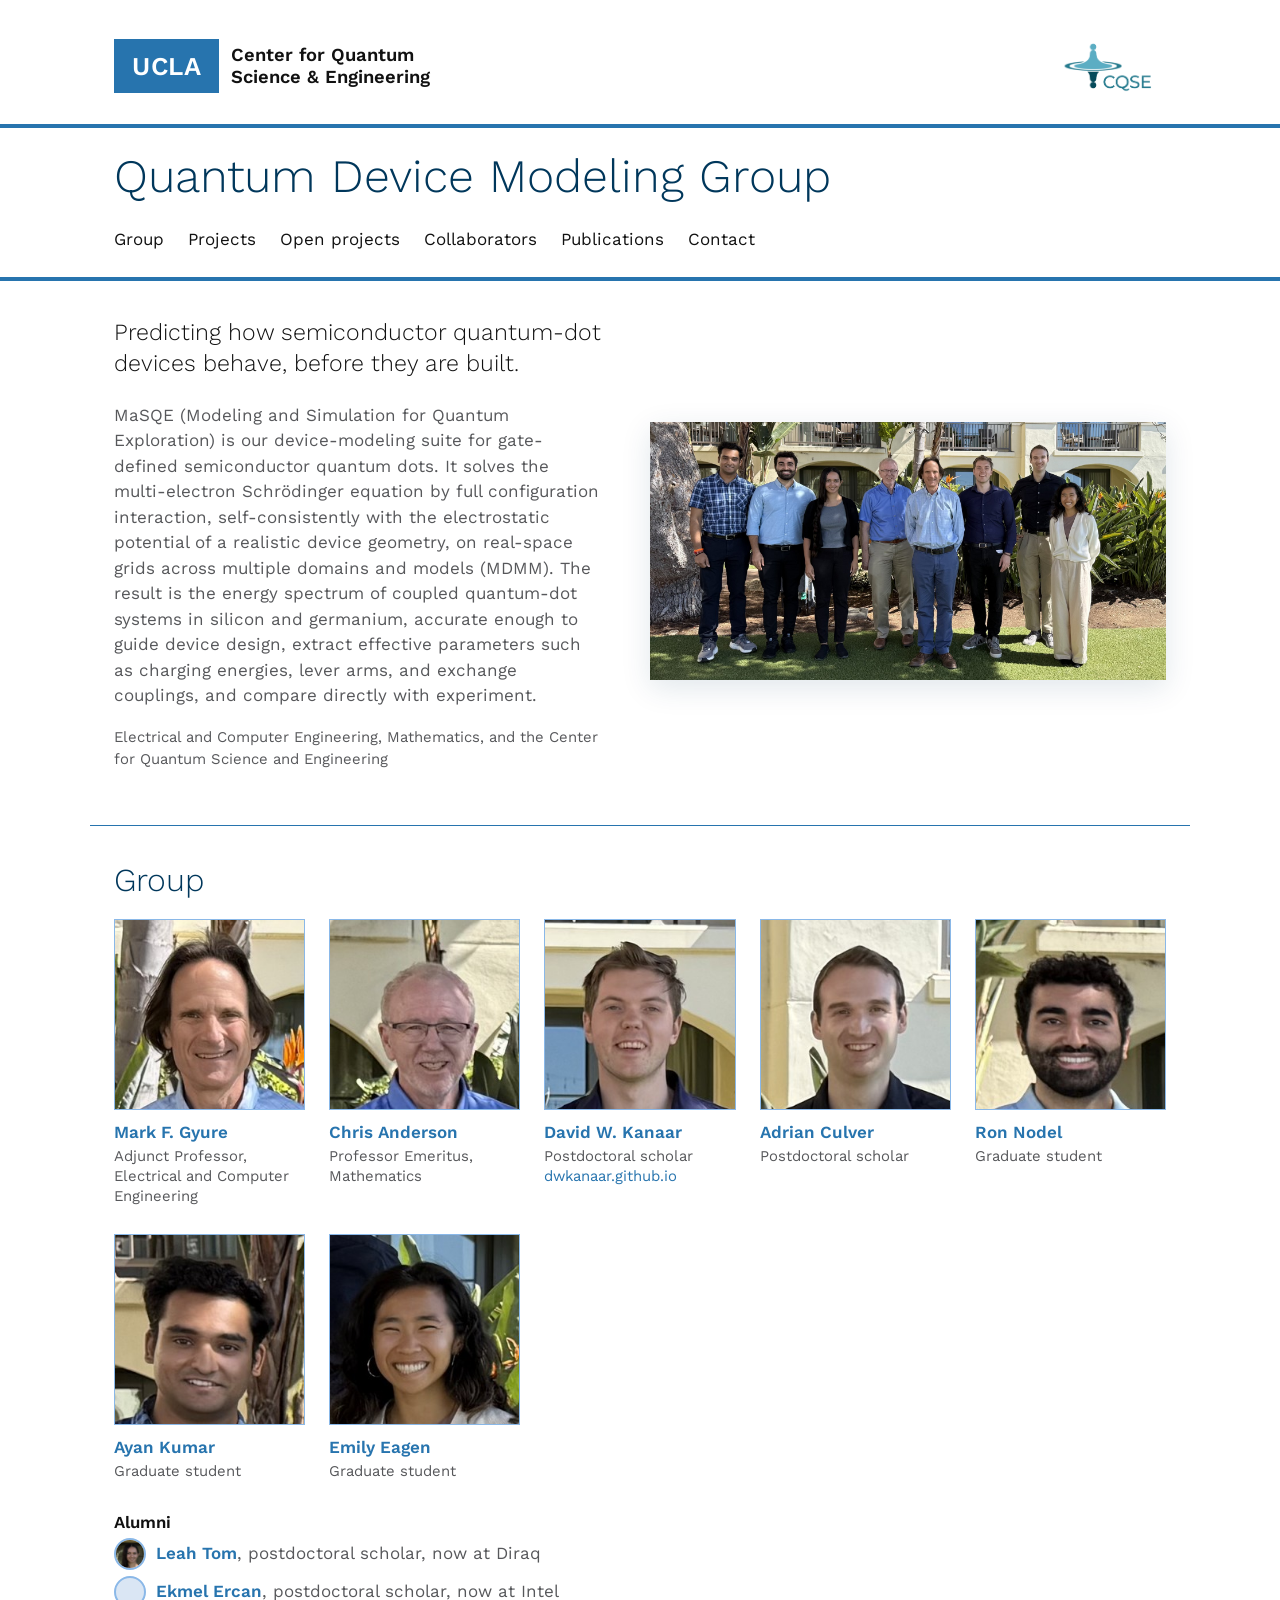
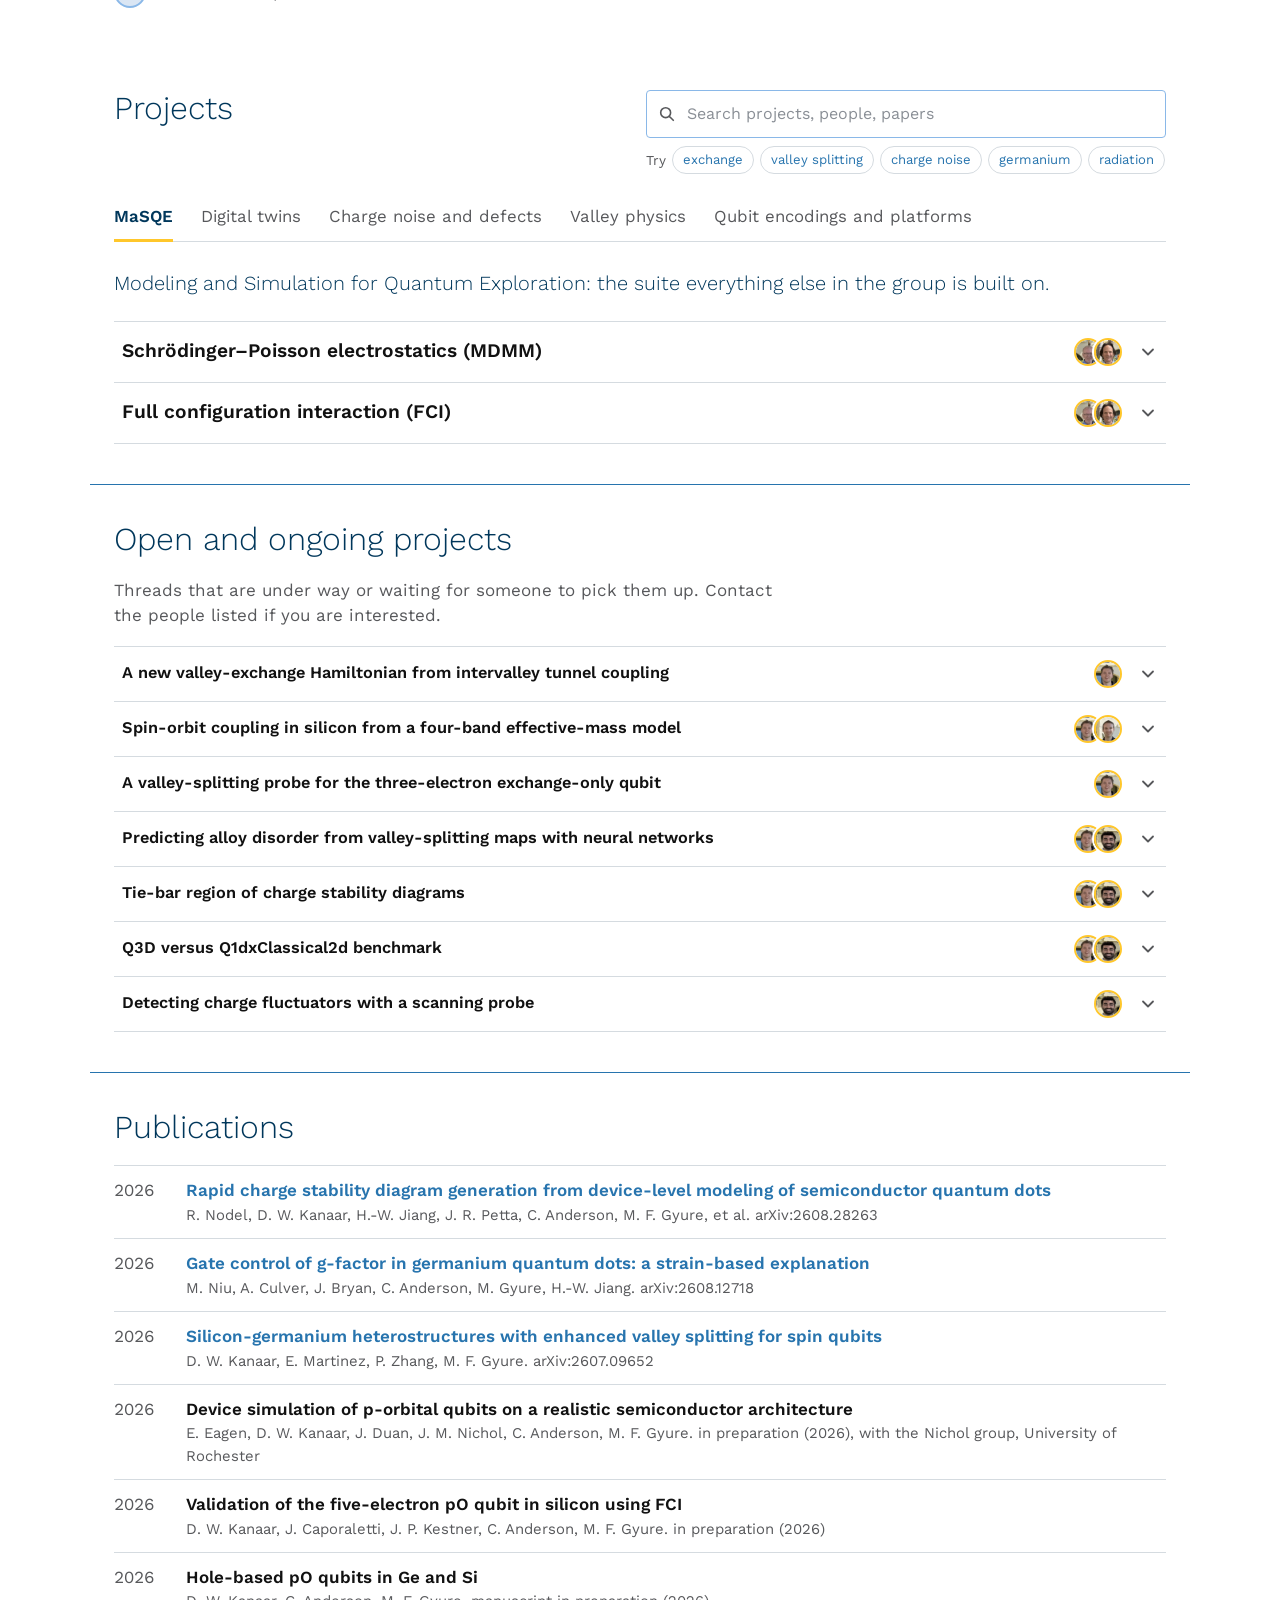
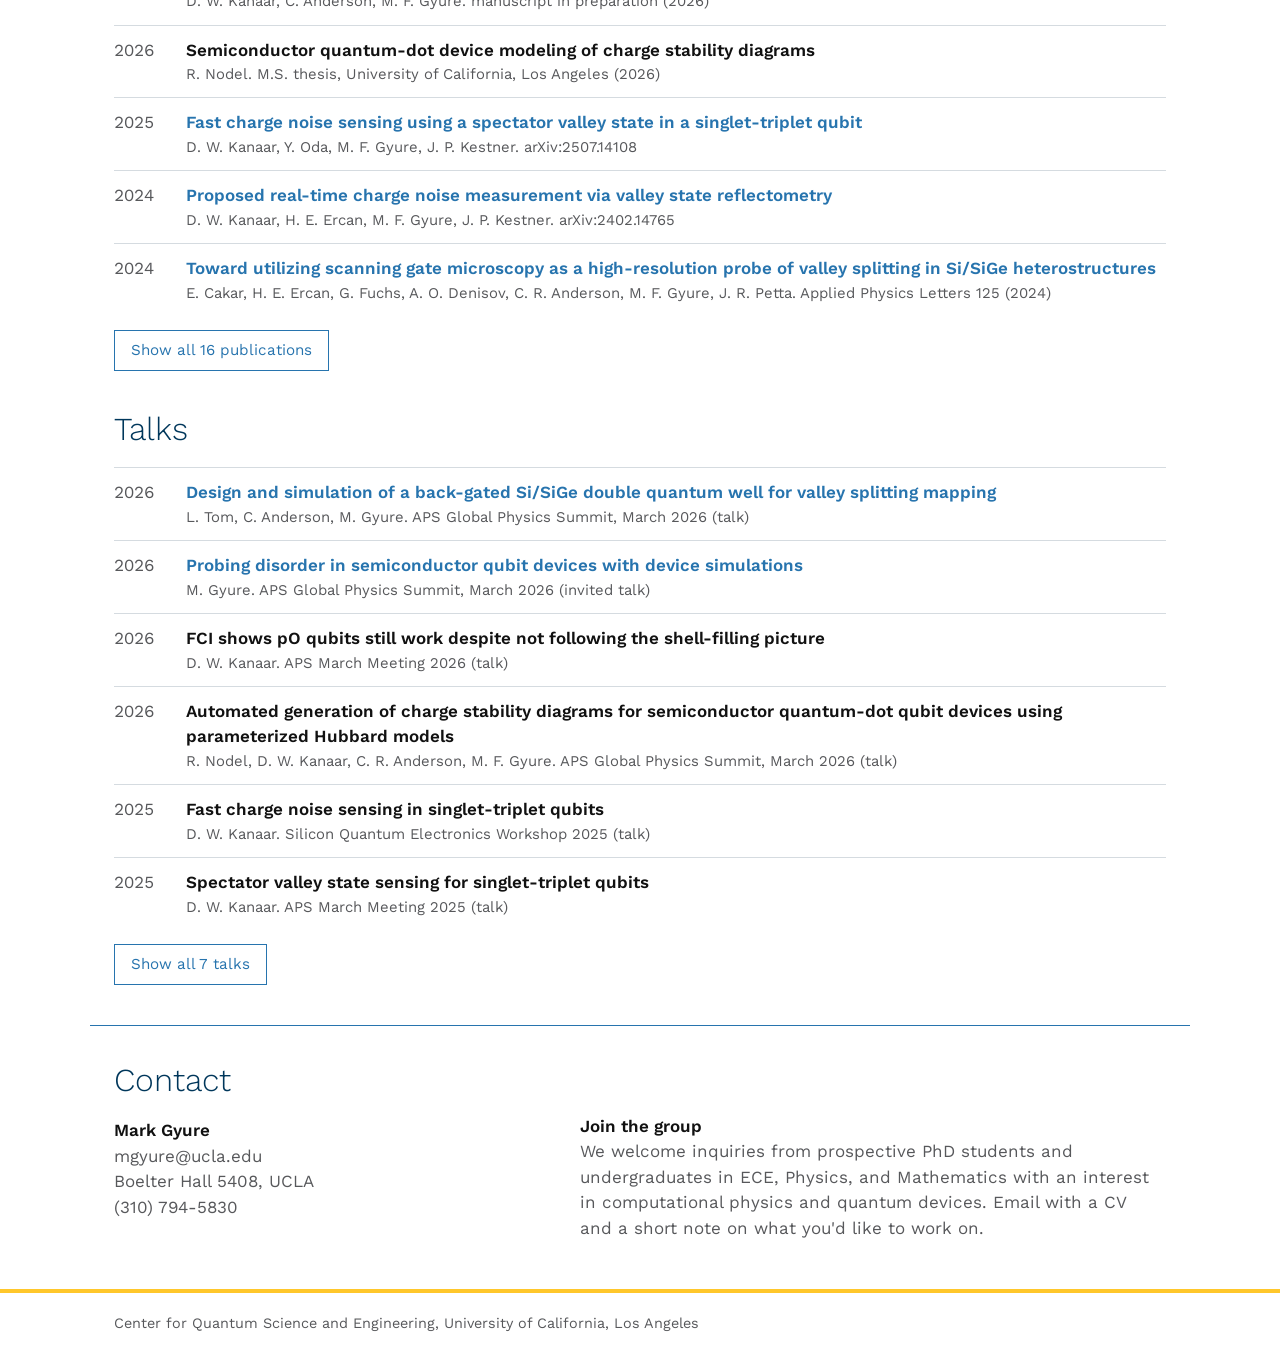
==== commit 60072013: "Add files via upload" ====
--- a/index.html
+++ b/index.html
@@ -70,135 +70,170 @@
   <aside id="person-panel" class="person-panel" role="dialog" aria-modal="true" aria-label="Person details"><div class="person-inner"></div></aside>
 
   <section id="projects" class="wrap">
-    <h2>Projects</h2>
-    <div class="tabs" role="tablist"><button role="tab" data-theme="masqe" aria-selected="true">MaSQE</button><button role="tab" data-theme="twins" aria-selected="false">Digital twins and disorder</button><button role="tab" data-theme="valley" aria-selected="false">Valley physics and heterostructures</button><button role="tab" data-theme="designs" aria-selected="false">New qubit encodings</button><button role="tab" data-theme="ge" aria-selected="false">Germanium hole qubits</button></div><div class="panel" id="theme-masqe" role="tabpanel"><p class="lede blurb">Modeling and Simulation for Quantum Exploration: the suite everything else is built on, and the methods we benchmark against it.</p><article class="project" id="sp">
-  <div class="pic"><img src="images/projects/sp.png" alt="" onerror="this.parentNode.innerHTML='<div class=placeholder>'+this.dataset.ph+'</div>'" data-ph="[MDMM domains and self-consistent potential of a real gate layout]"></div>
-  <div class="body">
-    <h3>Schrödinger–Poisson electrostatics (MDMM)</h3>
-    <p class="muted">The first half of MaSQE is the electrostatics. Its multi-domain, multi-model (MDMM) framework takes a gate layout and a layered material stack, meshes the device by domain, and solves the Poisson equation self-consistently with the confined single-particle states, so that the potential in the quantum well reflects the charge that actually sits there. The result is the confinement landscape of a realistic device: lever arms, dot positions, tunnel barriers, and how all of them move with gate voltage. Every other project in the group starts from this potential.</p>
-    <div class="chips"><button type="button" class="chip person" data-person="anderson"><img class="face" src="images/people/anderson.jpg" alt="" onerror="this.replaceWith(Object.assign(document.createElement('span'),{className:'face empty'}))">Chris Anderson</button><button type="button" class="chip person" data-person="gyure"><img class="face" src="images/people/gyure.jpg" alt="" onerror="this.replaceWith(Object.assign(document.createElement('span'),{className:'face empty'}))">Mark F. Gyure</button><button type="button" class="chip person" data-person="nodel"><img class="face" src="images/people/nodel.jpg" alt="" onerror="this.replaceWith(Object.assign(document.createElement('span'),{className:'face empty'}))">Ron Nodel</button><button type="button" class="chip person" data-person="kanaar"><img class="face" src="images/people/kanaar.jpg" alt="" onerror="this.replaceWith(Object.assign(document.createElement('span'),{className:'face empty'}))">David W. Kanaar</button></div>
-    <div class="muted small">With HRL Laboratories, Malibu</div>
-    <div class="selpubs"><div class="label">Selected publications</div><ul><li><a href="https://arxiv.org/abs/2608.28263">Rapid charge stability diagram generation from device-level modeling of semiconductor quantum dots</a> <span class="muted">(arXiv:2608.28263)</span></li><li><a href="https://pubs.aip.org/aip/apl/article/125/2/024001/3303021">Toward utilizing scanning gate microscopy as a high-resolution probe of valley splitting in Si/SiGe heterostructures</a> <span class="muted">(Applied Physics Letters 125 (2024))</span></li><li><a href="https://arxiv.org/abs/2203.05912">Microwave-frequency scanning gate microscopy of a Si/SiGe double quantum dot</a> <span class="muted">(Nano Letters 22, 4807 (2022))</span></li></ul></div>
-  </div>
-</article>
-<article class="project flip" id="fci">
-  <div class="pic"><img src="images/projects/fci.png" alt="" onerror="this.parentNode.innerHTML='<div class=placeholder>'+this.dataset.ph+'</div>'" data-ph="[FCI charge densities of few-electron states in a coupled dot]"></div>
-  <div class="body">
-    <h3>Full configuration interaction (FCI)</h3>
-    <p class="muted">The second half is the many-body solver. Starting from the MDMM potential, MaSQE solves the multi-electron Schrödinger equation by full configuration interaction on real-space grids, with a continuously adapted orthonormal orbital basis that gives high-precision ground and excited few-electron states. From these come the energy spectra of coupled quantum dots: charging energies, exchange couplings, orbital and valley splittings, and the charge densities of each state. The code was developed with HRL Laboratories and has been used for exchange-only triple-dot qubits, multielectron dots, and the five-electron pO qubit.</p>
-    <div class="chips"><button type="button" class="chip person" data-person="anderson"><img class="face" src="images/people/anderson.jpg" alt="" onerror="this.replaceWith(Object.assign(document.createElement('span'),{className:'face empty'}))">Chris Anderson</button><button type="button" class="chip person" data-person="gyure"><img class="face" src="images/people/gyure.jpg" alt="" onerror="this.replaceWith(Object.assign(document.createElement('span'),{className:'face empty'}))">Mark F. Gyure</button><button type="button" class="chip person" data-person="kanaar"><img class="face" src="images/people/kanaar.jpg" alt="" onerror="this.replaceWith(Object.assign(document.createElement('span'),{className:'face empty'}))">David W. Kanaar</button></div>
-    <div class="muted small">With Sam Quinn, Andrew Pan, Richard Ross, and Andrey Kiselev (HRL Laboratories, Malibu)</div>
-    <div class="selpubs"><div class="label">Selected publications</div><ul><li><a href="https://arxiv.org/abs/2203.00082">High-precision real-space simulation of electrostatically confined few-electron states</a> <span class="muted">(AIP Advances 12, 065123 (2022))</span></li><li><a href="https://arxiv.org/abs/2303.02958">Multielectron dots provide faster Rabi oscillations when the core electrons are strongly confined</a> <span class="muted">(arXiv:2303.02958)</span></li><li><a href="https://arxiv.org/abs/2001.09240">Resonant exchange operation in triple-quantum-dot qubits for spin–photon transduction</a> <span class="muted">(Quantum Science and Technology 5, 034005 (2020))</span></li><li><span class="name">Validation of the five-electron pO qubit in silicon using FCI</span> <span class="muted">(in preparation (2026))</span></li></ul></div>
-  </div>
-</article>
-<article class="project" id="vmcnn">
-  <div class="pic"><img src="images/projects/vmcnn.png" alt="" onerror="this.parentNode.innerHTML='<div class=placeholder>'+this.dataset.ph+'</div>'" data-ph="[Exchange J from VMCNN vs. FCI for the same double-dot potential]"></div>
-  <div class="body">
-    <h3>Exchange from neural-network variational Monte Carlo</h3>
-    <p class="muted">Neural-network variational Monte Carlo (VMCNN) represents the many-electron wavefunction with a neural network and optimizes it stochastically, which lets it reach more electrons and larger orbital spaces than full configuration interaction can. With Liang Fu's group at MIT, we use VMCNN to compute exchange couplings in coupled quantum dots and benchmark them against MaSQE FCI on the same device potentials. The goal is to establish where the neural-network approach matches FCI accuracy, so it can take over for the larger, many-electron problems that FCI cannot handle.</p>
-    <div class="chips"><button type="button" class="chip person" data-person="kanaar"><img class="face" src="images/people/kanaar.jpg" alt="" onerror="this.replaceWith(Object.assign(document.createElement('span'),{className:'face empty'}))">David W. Kanaar</button><button type="button" class="chip person" data-person="nodel"><img class="face" src="images/people/nodel.jpg" alt="" onerror="this.replaceWith(Object.assign(document.createElement('span'),{className:'face empty'}))">Ron Nodel</button><button type="button" class="chip person" data-person="gyure"><img class="face" src="images/people/gyure.jpg" alt="" onerror="this.replaceWith(Object.assign(document.createElement('span'),{className:'face empty'}))">Mark F. Gyure</button></div>
-    <div class="muted small">With Liang Fu (Massachusetts Institute of Technology)</div>
-  </div>
-</article>
-</div><div class="panel" id="theme-twins" role="tabpanel" hidden><p class="lede blurb">Fast, simulation-derived models of real devices, the defects inside them, and how radiation rearranges their charge.</p><article class="project" id="twins">
-  <div class="pic"><img src="images/projects/twins.png" alt="" onerror="this.parentNode.innerHTML='<div class=placeholder>'+this.dataset.ph+'</div>'" data-ph="[Nodel et al. 2026, Fig. 3(c): FCI-Hubbard cells overlaid on the experimental P2/P3 map]"></div>
-  <div class="body">
-    <h3>Charge-stability digital twins for Si/SiGe devices</h3>
-    <p class="muted">Operating spin qubits requires tuning the electron occupancy under each gate, traditionally mapped with charge stability diagrams of occupancy versus two gate voltages. Simulating these pixel by pixel from full device models is accurate but computationally prohibitive for design iteration. Using the MDMM framework, an automated tuning procedure identifies a small set of gate-voltage reference points corresponding to specific charge states, and FCI calculations at those points give charging energies, lever arms, and interdot Coulomb interactions that parameterize a Hubbard model directly. The Hubbard model then reconstructs the full diagram efficiently, enabling rapid pre-fabrication optimization of gate geometry and voltage ranges. The method is validated against bias-sweep simulations and experimental data from an Intel Tunnel Falls Si/SiGe device. The framework also identifies experimentally accessible Hubbard parameters for analog quantum simulation and is being extended to non-constant lever arms and tunnel couplings near the tie-bar region used for Pauli-blockade readout.</p>
-    <div class="chips"><button type="button" class="chip person" data-person="nodel"><img class="face" src="images/people/nodel.jpg" alt="" onerror="this.replaceWith(Object.assign(document.createElement('span'),{className:'face empty'}))">Ron Nodel</button><button type="button" class="chip person" data-person="kanaar"><img class="face" src="images/people/kanaar.jpg" alt="" onerror="this.replaceWith(Object.assign(document.createElement('span'),{className:'face empty'}))">David W. Kanaar</button><button type="button" class="chip person" data-person="anderson"><img class="face" src="images/people/anderson.jpg" alt="" onerror="this.replaceWith(Object.assign(document.createElement('span'),{className:'face empty'}))">Chris Anderson</button><button type="button" class="chip person" data-person="gyure"><img class="face" src="images/people/gyure.jpg" alt="" onerror="this.replaceWith(Object.assign(document.createElement('span'),{className:'face empty'}))">Mark F. Gyure</button></div>
-    <div class="muted small">With Hong-Wen Jiang and Jason Petta (UCLA)</div>
-    <div class="selpubs"><div class="label">Selected publications</div><ul><li><a href="https://arxiv.org/abs/2608.28263">Rapid charge stability diagram generation from device-level modeling of semiconductor quantum dots</a> <span class="muted">(arXiv:2608.28263)</span></li><li><span class="name">Automated generation of charge stability diagrams for semiconductor quantum-dot qubit devices using parameterized Hubbard models</span> <span class="muted">(APS Global Physics Summit, March 2026 (talk))</span></li><li><span class="name">Semiconductor quantum-dot device modeling of charge stability diagrams</span> <span class="muted">(M.S. thesis, University of California, Los Angeles (2026))</span></li></ul></div>
-  </div>
-</article>
-<article class="project flip" id="tlf">
-  <div class="pic"><img src="images/projects/tlf.png" alt="" onerror="this.parentNode.innerHTML='<div class=placeholder>'+this.dataset.ph+'</div>'" data-ph="[TLF paper figure: triangulated fluctuator position over the device layout]"></div>
-  <div class="body">
-    <h3>Locating two-level fluctuators with device simulations</h3>
-    <p class="muted">Charge noise in spin qubit devices is often dominated by individual two-level fluctuators (TLFs), charge traps that switch between two states and shift the dot energies. Fundamental limits on gate fidelities are likely to sit at the materials and device level, so knowing where these fluctuators are is a first step toward removing them. Combining high-precision simulations of realistic devices with experimental data, we developed a procedure that triangulates the spatial location of individual charge fluctuators from their signatures on different gates. The procedure is general and can be applied to data from any spin qubit device. [Add the TLF paper and a figure.]</p>
-    <div class="chips"><button type="button" class="chip person" data-person="gyure"><img class="face" src="images/people/gyure.jpg" alt="" onerror="this.replaceWith(Object.assign(document.createElement('span'),{className:'face empty'}))">Mark F. Gyure</button><button type="button" class="chip person" data-person="anderson"><img class="face" src="images/people/anderson.jpg" alt="" onerror="this.replaceWith(Object.assign(document.createElement('span'),{className:'face empty'}))">Chris Anderson</button><button type="button" class="chip person" data-person="tom"><img class="face alum" src="images/people/tom.jpg" alt="" onerror="this.replaceWith(Object.assign(document.createElement('span'),{className:'face alum empty'}))">Leah Tom <span class="muted small">(alumni)</span></button></div>
-    <div class="muted small">With J. P. Kestner (UMBC) and John Nichol (University of Rochester)</div>
-    <div class="selpubs"><div class="label">Selected publications</div><ul><li><a href="https://meetings-archive.aps.org/smt/2026/mar-f10/1/">Probing disorder in semiconductor qubit devices with device simulations</a> <span class="muted">(APS Global Physics Summit, March 2026 (invited talk))</span></li></ul></div>
-  </div>
-</article>
-<article class="project" id="radiation">
-  <div class="pic"><img src="images/projects/radiation.png" alt="" onerror="this.parentNode.innerHTML='<div class=placeholder>'+this.dataset.ph+'</div>'" data-ph="[Shift in P1, P2, P3 chemical potentials vs. position of an inserted charge, from the radiation modelling slides]"></div>
-  <div class="body">
-    <h3>Radiation-induced charge reconfiguration</h3>
-    <p class="muted">Radiation passing through a device creates electron-hole pairs that can migrate into the active region, change the occupancy of charge traps, and reconfigure two-level fluctuators. The resulting change in the electrostatic environment shifts individual dot energies, tunnel couplings, and the exchange between dots. Using MaSQE, we place charge monopoles on a fine grid around a three-dot Si/SiGe device (P1, P2, P3) and resolve sub-nanometer charge displacements accurately, mapping how much each dot's chemical potential and the inter-dot detuning move in response. Filling a single trap in the active region shifts dot energies and detuning on the order of meV, enough to move an exchange-only qubit off its symmetric operating point. The autotuning code now accounts for these charges, so we can compute the gate-voltage corrections needed to restore the qubits after a radiation event.</p><div class="sub"><h4>Discrete charges at the interface</h4><p class="muted">We place point-source charges directly in the device and track how exchange shifts, including charges right at the interface, half a nanometer to a nanometer below the oxide. The aim is to find how close a charge can sit to the interface before it causes problems for the qubit, and how far gate voltages must move to bring an exchange-only qubit back to its symmetric operating point.</p></div><div class="sub"><h4>Modeling charge traps</h4><p class="muted">Which local potentials at the interface trap an electron or hole, how deep those traps are, and how others in the field model them are open questions. A trap model sets how much of the transported charge sticks. Given a flux of particles arriving at the interface, it decides which charges stay, and the trapped charges and their positions then become the input to the device simulation. Potentials informed by density functional theory are one route.</p></div><div class="sub"><h4>From fluctuators to exchange</h4><p class="muted">Earlier work by Leah Tom mapped how two-level fluctuators shift detuning, lever arms, and chemical potentials. The next question is the effect of charge noise on exchange itself: assuming a distribution of fluctuators in the device, each able to move by about a dipole length, what distribution of exchange energies results.</p></div>
-    <div class="chips"><button type="button" class="chip person" data-person="nodel"><img class="face" src="images/people/nodel.jpg" alt="" onerror="this.replaceWith(Object.assign(document.createElement('span'),{className:'face empty'}))">Ron Nodel</button><button type="button" class="chip person" data-person="tom"><img class="face alum" src="images/people/tom.jpg" alt="" onerror="this.replaceWith(Object.assign(document.createElement('span'),{className:'face alum empty'}))">Leah Tom <span class="muted small">(alumni)</span></button></div>
-  </div>
-</article>
-</div><div class="panel" id="theme-valley" role="tabpanel" hidden><p class="lede blurb">Engineering, mapping, and exploiting the valley degree of freedom in Si/SiGe.</p><article class="project" id="valley">
-  <div class="pic"><img src="images/projects/valley.png" alt="" onerror="this.parentNode.innerHTML='<div class=placeholder>'+this.dataset.ph+'</div>'" data-ph="[Kanaar et al. 2026, Fig. 8: valley splitting for three Ge profiles, TB vs DFT, with the Ge profiles inset]"></div>
-  <div class="body">
-    <h3>Valley splitting and heterostructure design</h3>
-    <p class="muted">Electrons in strained silicon quantum wells carry a low-lying valley degeneracy whose splitting is set by atomic-scale alloy disorder at the Si/SiGe interface. Small or random valley splittings are therefore a primary obstacle to reliable spin-qubit operation, initialization, and readout. This project shows that simple heterostructure engineering can guarantee a large valley splitting. Using one-dimensional tight-binding device-scale simulations (2k0 theory) that incorporate atomistic alloy disorder, we identified an unorthodox stack, a narrow quantum well combined with a small Ge spike and a pure-Ge cap, that consistently yields valley splittings of 1 to 5 meV across disorder realizations, corroborated by density functional theory. If realized experimentally, this design effectively removes valley splitting as an existential bottleneck for large-scale SiGe quantum processors. The germanium-spike idea builds on earlier experimental work by group alumni.</p>
-    <div class="chips"><button type="button" class="chip person" data-person="kanaar"><img class="face" src="images/people/kanaar.jpg" alt="" onerror="this.replaceWith(Object.assign(document.createElement('span'),{className:'face empty'}))">David W. Kanaar</button><button type="button" class="chip person" data-person="gyure"><img class="face" src="images/people/gyure.jpg" alt="" onerror="this.replaceWith(Object.assign(document.createElement('span'),{className:'face empty'}))">Mark F. Gyure</button><button type="button" class="chip person" data-person="anderson"><img class="face" src="images/people/anderson.jpg" alt="" onerror="this.replaceWith(Object.assign(document.createElement('span'),{className:'face empty'}))">Chris Anderson</button><button type="button" class="chip person" data-person="tom"><img class="face alum" src="images/people/tom.jpg" alt="" onerror="this.replaceWith(Object.assign(document.createElement('span'),{className:'face alum empty'}))">Leah Tom <span class="muted small">(alumni)</span></button><button type="button" class="chip person" data-person="ercan"><img class="face alum" src="images/people/ercan.jpg" alt="" onerror="this.replaceWith(Object.assign(document.createElement('span'),{className:'face alum empty'}))">Ekmel Ercan <span class="muted small">(alumni)</span></button></div>
-    <div class="muted small">With Efrain Martinez (UCLA), Peihong Zhang (University at Buffalo), and Vince Lordi and Joel Varley (Lawrence Livermore National Laboratory)</div>
-    <div class="selpubs"><div class="label">Selected publications</div><ul><li><a href="https://arxiv.org/abs/2607.09652">Silicon-germanium heterostructures with enhanced valley splitting for spin qubits</a> <span class="muted">(arXiv:2607.09652)</span></li><li><a href="https://arxiv.org/abs/2104.08232">Valley splittings in Si/SiGe quantum dots with a germanium spike in the silicon well</a> <span class="muted">(Physical Review B 104, 085406 (2021))</span></li></ul></div>
-  </div>
-</article>
-<article class="project flip" id="dqw">
-  <div class="pic"><img src="images/projects/dqw.png" alt="" onerror="this.parentNode.innerHTML='<div class=placeholder>'+this.dataset.ph+'</div>'" data-ph="[Leah Tom APS 2026 slide or Cakar et al. 2024 device schematic: back-gated double quantum well with SGM tip]"></div>
-  <div class="body">
-    <h3>Mapping valley splitting with a double quantum well and a scanning gate</h3>
-    <p class="muted">Spatial variations in valley splitting are a challenge for high-fidelity Si/SiGe quantum dot qubits, because low-lying valley states lead to leakage outside the logical subspace. We designed a back-gated Si/SiGe double quantum well for spatial mapping of valley splitting with a scanning gate microscope. The lower well serves as an electron reservoir while the upper well hosts a tip-induced quantum dot, and a resonator integrated in the tip couples to dot transitions for pulsed-gate spectroscopy of the valley splitting. Inter-well spacing, well depth, and well width are optimized for sufficient tunnel coupling between dot and reservoir. Earlier simulations showed that a tip-induced dot formed near source and drain electrodes can be moved adiabatically far from the gates, so that changes in valley splitting across an interface defect can be detected. The platform allows mapping before gate deposition and deterministic placement of qubits where the splitting is large.</p>
-    <div class="chips"><button type="button" class="chip person" data-person="anderson"><img class="face" src="images/people/anderson.jpg" alt="" onerror="this.replaceWith(Object.assign(document.createElement('span'),{className:'face empty'}))">Chris Anderson</button><button type="button" class="chip person" data-person="gyure"><img class="face" src="images/people/gyure.jpg" alt="" onerror="this.replaceWith(Object.assign(document.createElement('span'),{className:'face empty'}))">Mark F. Gyure</button><button type="button" class="chip person" data-person="tom"><img class="face alum" src="images/people/tom.jpg" alt="" onerror="this.replaceWith(Object.assign(document.createElement('span'),{className:'face alum empty'}))">Leah Tom <span class="muted small">(alumni)</span></button><button type="button" class="chip person" data-person="ercan"><img class="face alum" src="images/people/ercan.jpg" alt="" onerror="this.replaceWith(Object.assign(document.createElement('span'),{className:'face alum empty'}))">Ekmel Ercan <span class="muted small">(alumni)</span></button></div>
-    <div class="muted small">With Efe Cakar, Harry Levinson, Avery Jackman, and Jason Petta (UCLA), Gordian Fuchs (Princeton), and Yun-Pil Shim (UTEP)</div>
-    <div class="selpubs"><div class="label">Selected publications</div><ul><li><a href="https://meetings-archive.aps.org/smt/2026/mar-f10/2/">Design and simulation of a back-gated Si/SiGe double quantum well for valley splitting mapping</a> <span class="muted">(APS Global Physics Summit, March 2026 (talk))</span></li><li><a href="https://pubs.aip.org/aip/apl/article/125/2/024001/3303021">Toward utilizing scanning gate microscopy as a high-resolution probe of valley splitting in Si/SiGe heterostructures</a> <span class="muted">(Applied Physics Letters 125 (2024))</span></li><li><a href="https://meetings-archive.aps.org/smt/2026/mar-f10/1/">Probing disorder in semiconductor qubit devices with device simulations</a> <span class="muted">(APS Global Physics Summit, March 2026 (invited talk))</span></li></ul></div>
-  </div>
-</article>
-<article class="project" id="noise">
-  <div class="pic"><img src="images/projects/noise.png" alt="" onerror="this.parentNode.innerHTML='<div class=placeholder>'+this.dataset.ph+'</div>'" data-ph="[Kanaar et al. 2025, Fig. 1: spectator-valley singlet-triplet level diagram]"></div>
-  <div class="body">
-    <h3>Charge-noise sensing with valley states</h3>
-    <p class="muted">Charge noise is the dominant error source in semiconductor spin qubits, but in situ characterization is difficult because measuring the logical state induces collapse. This project introduces a non-demolition probe that reads out the valley degree of freedom: interface steps and alloy disorder give valley states a transition dipole that couples to an on-chip microwave resonator, so valley-splitting fluctuations can be tracked dispersively without disturbing the spin state. Analytical signal-to-noise calculations and tight-binding simulations confirm sub-millisecond measurement times at unity signal-to-noise. We extended this to two-electron singlet-triplet qubits by initializing a spectator electron in an excited valley state to continuously monitor exchange fluctuations during logic gates, enabling real-time recalibration and feedforward correction. We are now examining whether the same approach applies to three-electron exchange-only qubits, which have become prominent in large-scale devices.</p>
-    <div class="chips"><button type="button" class="chip person" data-person="kanaar"><img class="face" src="images/people/kanaar.jpg" alt="" onerror="this.replaceWith(Object.assign(document.createElement('span'),{className:'face empty'}))">David W. Kanaar</button><button type="button" class="chip person" data-person="gyure"><img class="face" src="images/people/gyure.jpg" alt="" onerror="this.replaceWith(Object.assign(document.createElement('span'),{className:'face empty'}))">Mark F. Gyure</button><button type="button" class="chip person" data-person="ercan"><img class="face alum" src="images/people/ercan.jpg" alt="" onerror="this.replaceWith(Object.assign(document.createElement('span'),{className:'face alum empty'}))">Ekmel Ercan <span class="muted small">(alumni)</span></button></div>
-    <div class="muted small">With J. P. Kestner and Yasuo Oda (University of Maryland, Baltimore County), and John Nichol (University of Rochester)</div>
-    <div class="selpubs"><div class="label">Selected publications</div><ul><li><a href="https://arxiv.org/abs/2507.14108">Fast charge noise sensing using a spectator valley state in a singlet-triplet qubit</a> <span class="muted">(arXiv:2507.14108)</span></li><li><a href="https://arxiv.org/abs/2402.14765">Proposed real-time charge noise measurement via valley state reflectometry</a> <span class="muted">(arXiv:2402.14765)</span></li><li><span class="name">Fast charge noise sensing in singlet-triplet qubits</span> <span class="muted">(Silicon Quantum Electronics Workshop 2025 (talk))</span></li><li><span class="name">Spectator valley state sensing for singlet-triplet qubits</span> <span class="muted">(APS March Meeting 2025 (talk))</span></li><li><span class="name">In-situ charge noise probe through the valley splitting</span> <span class="muted">(APS March Meeting 2024 (talk))</span></li></ul></div>
-  </div>
-</article>
-</div><div class="panel" id="theme-designs" role="tabpanel" hidden><p class="lede blurb">Device-level design and validation of pO and SAGE qubits.</p><article class="project" id="po">
-  <div class="pic"><img src="images/projects/po.png" alt="" onerror="this.parentNode.innerHTML='<div class=placeholder>'+this.dataset.ph+'</div>'" data-ph="[pO qubit: FCI charge densities of the degenerate ground states, or the three-dot Tunnel Falls layout]"></div>
-  <div class="body">
-    <h3>p-Orbital (pO) qubits</h3>
-    <p class="muted">The p-orbital (pO) qubit encodes quantum information in the orbital degree of freedom of a five-electron silicon dot, controlled by tuning the anisotropy of the confinement potential. Three projects test the idea from the device level up.</p><div class="sub"><h4>Device simulation of pO qubits on a realistic architecture</h4><p class="muted">We simulated a three-dot linear array (Intel Tunnel Falls) using coupled Schrödinger-Poisson electrostatics with full configuration interaction, and compared the results against detuning-axis pulsed spectroscopy (DAPS) measurements from the Nichol group. The single-electron comparison validates valley and orbital energies, while the five-electron spectra show strong agreement, quantifying how gate voltages govern dot anisotropy and orbital splitting to guide pO qubit design.</p></div><div class="sub"><h4>FCI validation of the five-electron pO qubit</h4><p class="muted">The pO qubit was conceived in a non-interacting shell-filling picture in which four electrons fill the s orbital and the fifth occupies the p manifold, insulating the logical states from electric-dipole charge noise. Using FCI across a range of valley splittings we asked whether this picture survives the Coulomb interaction. Interacting eigenstates spread into higher orbital shells, but exact symmetries of the Hamiltonian (rotation, in-plane reflection, parity) guarantee degenerate ground states with zero dipole moment. Above a valley-splitting crossover near 50 μeV the quadrupole coupling needed for control is preserved, validating pO operation in high-valley-splitting Si/SiGe devices.</p></div><div class="sub"><h4>Hole-based pO qubits in Ge and Si</h4><p class="muted">Holes need only three carriers instead of five to reach the p-like manifold, offer enhanced tunability through strong spin-orbit coupling, and have no sample-dependent valley-splitting randomness. Using FCI with analytical confinement potentials we assess whether hole pO qubits in strained Ge and Si quantum wells retain dipole-free noise protection while delivering faster and more uniform control.</p></div>
-    <div class="chips"><button type="button" class="chip person" data-person="kanaar"><img class="face" src="images/people/kanaar.jpg" alt="" onerror="this.replaceWith(Object.assign(document.createElement('span'),{className:'face empty'}))">David W. Kanaar</button><button type="button" class="chip person" data-person="eagen"><img class="face" src="images/people/eagen.jpg" alt="" onerror="this.replaceWith(Object.assign(document.createElement('span'),{className:'face empty'}))">Emily Eagen</button><button type="button" class="chip person" data-person="anderson"><img class="face" src="images/people/anderson.jpg" alt="" onerror="this.replaceWith(Object.assign(document.createElement('span'),{className:'face empty'}))">Chris Anderson</button><button type="button" class="chip person" data-person="gyure"><img class="face" src="images/people/gyure.jpg" alt="" onerror="this.replaceWith(Object.assign(document.createElement('span'),{className:'face empty'}))">Mark F. Gyure</button></div>
-    <div class="muted small">With John Nichol and Jiuyang Duan (University of Rochester), and Joseph Caporaletti and J. P. Kestner (University of Maryland, Baltimore County)</div>
-    <div class="selpubs"><div class="label">Selected publications</div><ul><li><span class="name">Device simulation of p-orbital qubits on a realistic semiconductor architecture</span> <span class="muted">(in preparation (2026), with the Nichol group, University of Rochester)</span></li><li><span class="name">Validation of the five-electron pO qubit in silicon using FCI</span> <span class="muted">(in preparation (2026))</span></li><li><span class="name">FCI shows pO qubits still work despite not following the shell-filling picture</span> <span class="muted">(APS March Meeting 2026 (talk))</span></li><li><span class="name">Hole-based pO qubits in Ge and Si</span> <span class="muted">(manuscript in preparation (2026))</span></li></ul></div>
-  </div>
-</article>
-<article class="project flip" id="sage">
-  <div class="pic"><img src="images/projects/sage.png" alt="" onerror="this.parentNode.innerHTML='<div class=placeholder>'+this.dataset.ph+'</div>'" data-ph="[SAGE device layout or exchange map from the group&#x27;s design study]"></div>
-  <div class="body">
-    <h3>Device design for SAGE qubits</h3>
-    <p class="muted">Singlet-only always-on gapless exchange (SAGE) qubits, proposed by the Das Sarma group at Maryland (Foulk et al., PRL 2025), encode one qubit in the spins of four electrons in four tunnel-coupled quantum dots. The singlet-only encoding is invariant under magnetic field gradients, so the qubit is protected from errors caused by nuclear spins and g-factor variations, and the always-on exchange couplings suppress leakage energetically, while raising the sensitivity to charge noise. We use MaSQE to design realistic Si/SiGe gate layouts that realize the required always-on exchange couplings and to evaluate their charge-noise sensitivity from the simulated electronic structure. [Confirm scope and add a figure.]</p>
-    <div class="chips"><button type="button" class="chip person" data-person="kumar"><img class="face" src="images/people/kumar.jpg" alt="" onerror="this.replaceWith(Object.assign(document.createElement('span'),{className:'face empty'}))">Ayan Kumar</button><button type="button" class="chip person" data-person="gyure"><img class="face" src="images/people/gyure.jpg" alt="" onerror="this.replaceWith(Object.assign(document.createElement('span'),{className:'face empty'}))">Mark F. Gyure</button><button type="button" class="chip person" data-person="anderson"><img class="face" src="images/people/anderson.jpg" alt="" onerror="this.replaceWith(Object.assign(document.createElement('span'),{className:'face empty'}))">Chris Anderson</button></div>
-    <div class="muted small">With Sam Carter's group (Laboratory for Physical Sciences)</div>
-  </div>
-</article>
-</div><div class="panel" id="theme-ge" role="tabpanel" hidden><p class="lede blurb">Strain, fields, and g-factors in planar Ge.</p><article class="project" id="germanium">
-  <div class="pic"><img src="images/projects/germanium.png" alt="" onerror="this.parentNode.innerHTML='<div class=placeholder>'+this.dataset.ph+'</div>'" data-ph="[Niu et al. 2026: strain map and g-tensor variation under the gates]"></div>
-  <div class="body">
-    <h3>Hole qubits in germanium</h3>
-    <p class="muted">The g-factor governs the behavior of semiconductor spin qubits, since it sets the qubit frequency and its sensitivity to electrical and magnetic noise. Experiments in germanium quantum dots have revealed large g-factor variations under small gate voltage changes, indicating strong coupling between electrostatics and spin properties. We give a quantitative explanation based on strain-induced g-tensor modulation. Finite-element simulations of inhomogeneous strain combined with quantum calculations of hole wavefunctions show that device-induced strain produces spatially varying g-tensors, and gate voltages shift the dot within this landscape. Earlier work with Max Russ at QuTech cross-validated our germanium hole physics codes and modeled planar Ge hole qubits in electric and magnetic fields.</p>
-    <div class="chips"><button type="button" class="chip person" data-person="culver"><img class="face" src="images/people/culver.jpg" alt="" onerror="this.replaceWith(Object.assign(document.createElement('span'),{className:'face empty'}))">Adrian Culver</button><button type="button" class="chip person" data-person="anderson"><img class="face" src="images/people/anderson.jpg" alt="" onerror="this.replaceWith(Object.assign(document.createElement('span'),{className:'face empty'}))">Chris Anderson</button><button type="button" class="chip person" data-person="gyure"><img class="face" src="images/people/gyure.jpg" alt="" onerror="this.replaceWith(Object.assign(document.createElement('span'),{className:'face empty'}))">Mark F. Gyure</button><button type="button" class="chip person" data-person="ercan"><img class="face alum" src="images/people/ercan.jpg" alt="" onerror="this.replaceWith(Object.assign(document.createElement('span'),{className:'face alum empty'}))">Ekmel Ercan <span class="muted small">(alumni)</span></button></div>
-    <div class="muted small">With Mu Niu, Johnathan Bryan, Alex Galkin, and Hong-Wen Jiang (UCLA Physics), Max Russ (QuTech, Delft), and the Laboratory for Physical Sciences</div>
-    <div class="selpubs"><div class="label">Selected publications</div><ul><li><a href="https://arxiv.org/abs/2608.12718">Gate control of g-factor in germanium quantum dots: a strain-based explanation</a> <span class="muted">(arXiv:2608.12718)</span></li><li><a href="https://arxiv.org/abs/2208.04795">Modeling of planar germanium hole qubits in electric and magnetic fields</a> <span class="muted">(npj Quantum Information 10, 102 (2024))</span></li></ul></div>
-  </div>
-</article>
-</div>
+    <div class="proj-head">
+      <h2>Projects</h2>
+      <div class="search">
+        <label class="search-box"><svg class="s-icon" viewBox="0 0 20 20" aria-hidden="true"><circle cx="8.5" cy="8.5" r="5.5" fill="none" stroke="currentColor" stroke-width="1.8"/><path d="M13 13l4 4" stroke="currentColor" stroke-width="1.8" stroke-linecap="round"/></svg><span class="visually-hidden">Search projects, people and papers</span><input type="search" id="proj-search" placeholder="Search projects, people, papers" autocomplete="off" spellcheck="false"><button type="button" class="s-clear" aria-label="Clear search" hidden>&times;</button></label>
+        <div class="s-try">Try <button type="button" data-q="exchange">exchange</button><button type="button" data-q="valley splitting">valley splitting</button><button type="button" data-q="charge noise">charge noise</button><button type="button" data-q="germanium">germanium</button><button type="button" data-q="radiation">radiation</button></div>
+      </div>
+    </div>
+    <div id="search-results" class="search-results" aria-live="polite" hidden></div>
+    <div id="proj-browse"><div class="tabs" role="tablist"><button role="tab" data-theme="masqe" aria-selected="true">MaSQE</button><button role="tab" data-theme="twins" aria-selected="false">Digital twins</button><button role="tab" data-theme="noise" aria-selected="false">Charge noise and defects</button><button role="tab" data-theme="valley" aria-selected="false">Valley physics</button><button role="tab" data-theme="qubits" aria-selected="false">Qubit encodings and platforms</button></div><div class="panel" id="theme-masqe" role="tabpanel"><p class="lede blurb">Modeling and Simulation for Quantum Exploration: the suite everything else in the group is built on.</p><div class="acc-list"><article class="project acc-item" id="sp" style="--i:0">
+  <h3 class="proj-h"><button type="button" class="acc-toggle proj-toggle" id="sp-btn" aria-expanded="false" aria-controls="sp-body"><span class="proj-title">Schrödinger–Poisson electrostatics (MDMM)</span><span class="faces" aria-hidden="true"><img class="face" src="images/people/anderson.jpg" alt="" onerror="this.replaceWith(Object.assign(document.createElement('span'),{className:'face empty'}))"><img class="face" src="images/people/gyure.jpg" alt="" onerror="this.replaceWith(Object.assign(document.createElement('span'),{className:'face empty'}))"></span><svg class="chev" viewBox="0 0 20 20" aria-hidden="true"><path d="M5 7.5l5 5 5-5" fill="none" stroke="currentColor" stroke-width="1.8" stroke-linecap="round" stroke-linejoin="round"/></svg></button></h3>
+  <div class="acc-body" id="sp-body" role="region" aria-labelledby="sp-btn" inert><div class="acc-inner"><div class="proj-grid">
+    <div class="pic"><img src="images/projects/sp.png" alt="" onerror="this.parentNode.innerHTML='<div class=placeholder>'+this.dataset.ph+'</div>'" data-ph="[MDMM domains and self-consistent potential of a real gate layout]"></div>
+    <div class="body">
+      <p class="muted">The first half of MaSQE is the electrostatics. Its multi-domain, multi-model (MDMM) framework takes a gate layout and a layered material stack, meshes the device by domain, and solves the Poisson equation self-consistently with the confined single-particle states, so that the potential in the quantum well reflects the charge that actually sits there. The result is the confinement landscape of a realistic device: lever arms, dot positions, tunnel barriers, and how all of them move with gate voltage. Every other project in the group starts from this potential.</p>
+      <div class="chips"><button type="button" class="chip person" data-person="anderson"><img class="face" src="images/people/anderson.jpg" alt="" onerror="this.replaceWith(Object.assign(document.createElement('span'),{className:'face empty'}))">Chris Anderson</button><button type="button" class="chip person" data-person="gyure"><img class="face" src="images/people/gyure.jpg" alt="" onerror="this.replaceWith(Object.assign(document.createElement('span'),{className:'face empty'}))">Mark F. Gyure</button></div>
+      <div class="muted small">With HRL Laboratories, Malibu</div>
+      <div class="selpubs"><div class="label">Selected publications</div><ul><li><a href="https://arxiv.org/abs/2608.28263">Rapid charge stability diagram generation from device-level modeling of semiconductor quantum dots</a> <span class="muted">(arXiv:2608.28263)</span></li><li><a href="https://pubs.aip.org/aip/apl/article/125/2/024001/3303021">Toward utilizing scanning gate microscopy as a high-resolution probe of valley splitting in Si/SiGe heterostructures</a> <span class="muted">(Applied Physics Letters 125 (2024))</span></li><li><a href="https://arxiv.org/abs/2203.05912">Microwave-frequency scanning gate microscopy of a Si/SiGe double quantum dot</a> <span class="muted">(Nano Letters 22, 4807 (2022))</span></li></ul></div>
+    </div>
+  </div></div></div>
+</article>
+<article class="project acc-item flip" id="fci" style="--i:1">
+  <h3 class="proj-h"><button type="button" class="acc-toggle proj-toggle" id="fci-btn" aria-expanded="false" aria-controls="fci-body"><span class="proj-title">Full configuration interaction (FCI)</span><span class="faces" aria-hidden="true"><img class="face" src="images/people/anderson.jpg" alt="" onerror="this.replaceWith(Object.assign(document.createElement('span'),{className:'face empty'}))"><img class="face" src="images/people/gyure.jpg" alt="" onerror="this.replaceWith(Object.assign(document.createElement('span'),{className:'face empty'}))"></span><svg class="chev" viewBox="0 0 20 20" aria-hidden="true"><path d="M5 7.5l5 5 5-5" fill="none" stroke="currentColor" stroke-width="1.8" stroke-linecap="round" stroke-linejoin="round"/></svg></button></h3>
+  <div class="acc-body" id="fci-body" role="region" aria-labelledby="fci-btn" inert><div class="acc-inner"><div class="proj-grid">
+    <div class="pic"><img src="images/projects/fci.png" alt="" onerror="this.parentNode.innerHTML='<div class=placeholder>'+this.dataset.ph+'</div>'" data-ph="[FCI charge densities of few-electron states in a coupled dot]"></div>
+    <div class="body">
+      <p class="muted">The second half is the many-body solver. Starting from the MDMM potential, MaSQE solves the multi-electron Schrödinger equation by full configuration interaction on real-space grids, with a continuously adapted orthonormal orbital basis that gives high-precision ground and excited few-electron states. From these come the energy spectra of coupled quantum dots: charging energies, exchange couplings, orbital and valley splittings, and the charge densities of each state. The code was developed with HRL Laboratories and has been used for exchange-only triple-dot qubits, multielectron dots, and the five-electron pO qubit.</p>
+      <div class="chips"><button type="button" class="chip person" data-person="anderson"><img class="face" src="images/people/anderson.jpg" alt="" onerror="this.replaceWith(Object.assign(document.createElement('span'),{className:'face empty'}))">Chris Anderson</button><button type="button" class="chip person" data-person="gyure"><img class="face" src="images/people/gyure.jpg" alt="" onerror="this.replaceWith(Object.assign(document.createElement('span'),{className:'face empty'}))">Mark F. Gyure</button></div>
+      <div class="muted small">With Sam Quinn, Andrew Pan, Richard Ross, and Andrey Kiselev (HRL Laboratories, Malibu)</div>
+      <div class="selpubs"><div class="label">Selected publications</div><ul><li><a href="https://arxiv.org/abs/2203.00082">High-precision real-space simulation of electrostatically confined few-electron states</a> <span class="muted">(AIP Advances 12, 065123 (2022))</span></li><li><a href="https://arxiv.org/abs/2303.02958">Multielectron dots provide faster Rabi oscillations when the core electrons are strongly confined</a> <span class="muted">(arXiv:2303.02958)</span></li><li><a href="https://arxiv.org/abs/2001.09240">Resonant exchange operation in triple-quantum-dot qubits for spin–photon transduction</a> <span class="muted">(Quantum Science and Technology 5, 034005 (2020))</span></li><li><span class="name">Validation of the five-electron pO qubit in silicon using FCI</span> <span class="muted">(in preparation (2026))</span></li></ul></div>
+    </div>
+  </div></div></div>
+</article>
+</div></div><div class="panel" id="theme-twins" role="tabpanel" hidden><p class="lede blurb">Predicting what a real device will measure, from charge stability diagrams to exchange couplings.</p><div class="acc-list"><article class="project acc-item" id="twins" style="--i:0">
+  <h3 class="proj-h"><button type="button" class="acc-toggle proj-toggle" id="twins-btn" aria-expanded="false" aria-controls="twins-body"><span class="proj-title">Charge-stability digital twins for Si/SiGe devices</span><span class="faces" aria-hidden="true"><img class="face" src="images/people/nodel.jpg" alt="" onerror="this.replaceWith(Object.assign(document.createElement('span'),{className:'face empty'}))"><img class="face" src="images/people/kanaar.jpg" alt="" onerror="this.replaceWith(Object.assign(document.createElement('span'),{className:'face empty'}))"><img class="face" src="images/people/anderson.jpg" alt="" onerror="this.replaceWith(Object.assign(document.createElement('span'),{className:'face empty'}))"><img class="face" src="images/people/gyure.jpg" alt="" onerror="this.replaceWith(Object.assign(document.createElement('span'),{className:'face empty'}))"></span><svg class="chev" viewBox="0 0 20 20" aria-hidden="true"><path d="M5 7.5l5 5 5-5" fill="none" stroke="currentColor" stroke-width="1.8" stroke-linecap="round" stroke-linejoin="round"/></svg></button></h3>
+  <div class="acc-body" id="twins-body" role="region" aria-labelledby="twins-btn" inert><div class="acc-inner"><div class="proj-grid">
+    <div class="pic"><img src="images/projects/twins.png" alt="" onerror="this.parentNode.innerHTML='<div class=placeholder>'+this.dataset.ph+'</div>'" data-ph="[Nodel et al. 2026, Fig. 3(c): FCI-Hubbard cells overlaid on the experimental P2/P3 map]"></div>
+    <div class="body">
+      <p class="muted">Operating spin qubits requires tuning the electron occupancy under each gate, traditionally mapped with charge stability diagrams of occupancy versus two gate voltages. Simulating these pixel by pixel from full device models is accurate but computationally prohibitive for design iteration. Using the MDMM framework, an automated tuning procedure identifies a small set of gate-voltage reference points corresponding to specific charge states, and FCI calculations at those points give charging energies, lever arms, and interdot Coulomb interactions that parameterize a Hubbard model directly. The Hubbard model then reconstructs the full diagram efficiently, enabling rapid pre-fabrication optimization of gate geometry and voltage ranges. The method is validated against bias-sweep simulations and experimental data from an Intel Tunnel Falls Si/SiGe device. The framework also identifies experimentally accessible Hubbard parameters for analog quantum simulation and is being extended to non-constant lever arms and tunnel couplings near the tie-bar region used for Pauli-blockade readout.</p>
+      <div class="chips"><button type="button" class="chip person" data-person="nodel"><img class="face" src="images/people/nodel.jpg" alt="" onerror="this.replaceWith(Object.assign(document.createElement('span'),{className:'face empty'}))">Ron Nodel</button><button type="button" class="chip person" data-person="kanaar"><img class="face" src="images/people/kanaar.jpg" alt="" onerror="this.replaceWith(Object.assign(document.createElement('span'),{className:'face empty'}))">David W. Kanaar</button><button type="button" class="chip person" data-person="anderson"><img class="face" src="images/people/anderson.jpg" alt="" onerror="this.replaceWith(Object.assign(document.createElement('span'),{className:'face empty'}))">Chris Anderson</button><button type="button" class="chip person" data-person="gyure"><img class="face" src="images/people/gyure.jpg" alt="" onerror="this.replaceWith(Object.assign(document.createElement('span'),{className:'face empty'}))">Mark F. Gyure</button></div>
+      <div class="muted small">With Hong-Wen Jiang and Jason Petta (UCLA)</div>
+      <div class="selpubs"><div class="label">Selected publications</div><ul><li><a href="https://arxiv.org/abs/2608.28263">Rapid charge stability diagram generation from device-level modeling of semiconductor quantum dots</a> <span class="muted">(arXiv:2608.28263)</span></li><li><span class="name">Automated generation of charge stability diagrams for semiconductor quantum-dot qubit devices using parameterized Hubbard models</span> <span class="muted">(APS Global Physics Summit, March 2026 (talk))</span></li><li><span class="name">Semiconductor quantum-dot device modeling of charge stability diagrams</span> <span class="muted">(M.S. thesis, University of California, Los Angeles (2026))</span></li></ul></div>
+    </div>
+  </div></div></div>
+</article>
+<article class="project acc-item flip" id="vmcnn" style="--i:1">
+  <h3 class="proj-h"><button type="button" class="acc-toggle proj-toggle" id="vmcnn-btn" aria-expanded="false" aria-controls="vmcnn-body"><span class="proj-title">Exchange from neural-network variational Monte Carlo</span><span class="faces" aria-hidden="true"><img class="face" src="images/people/kanaar.jpg" alt="" onerror="this.replaceWith(Object.assign(document.createElement('span'),{className:'face empty'}))"><img class="face" src="images/people/nodel.jpg" alt="" onerror="this.replaceWith(Object.assign(document.createElement('span'),{className:'face empty'}))"><img class="face" src="images/people/gyure.jpg" alt="" onerror="this.replaceWith(Object.assign(document.createElement('span'),{className:'face empty'}))"></span><svg class="chev" viewBox="0 0 20 20" aria-hidden="true"><path d="M5 7.5l5 5 5-5" fill="none" stroke="currentColor" stroke-width="1.8" stroke-linecap="round" stroke-linejoin="round"/></svg></button></h3>
+  <div class="acc-body" id="vmcnn-body" role="region" aria-labelledby="vmcnn-btn" inert><div class="acc-inner"><div class="proj-grid">
+    <div class="pic"><img src="images/projects/vmcnn.png" alt="" onerror="this.parentNode.innerHTML='<div class=placeholder>'+this.dataset.ph+'</div>'" data-ph="[Exchange J from VMCNN vs. FCI for the same double-dot potential]"></div>
+    <div class="body">
+      <p class="muted">Neural-network variational Monte Carlo (VMCNN) represents the many-electron wavefunction with a neural network and optimizes it stochastically, which lets it reach more electrons and larger orbital spaces than full configuration interaction can. With Liang Fu's group at MIT, we use VMCNN to compute exchange couplings in coupled quantum dots and benchmark them against MaSQE FCI on the same device potentials. The goal is to establish where the neural-network approach matches FCI accuracy, so it can take over for the larger, many-electron problems that FCI cannot handle.</p>
+      <div class="chips"><button type="button" class="chip person" data-person="kanaar"><img class="face" src="images/people/kanaar.jpg" alt="" onerror="this.replaceWith(Object.assign(document.createElement('span'),{className:'face empty'}))">David W. Kanaar</button><button type="button" class="chip person" data-person="nodel"><img class="face" src="images/people/nodel.jpg" alt="" onerror="this.replaceWith(Object.assign(document.createElement('span'),{className:'face empty'}))">Ron Nodel</button><button type="button" class="chip person" data-person="gyure"><img class="face" src="images/people/gyure.jpg" alt="" onerror="this.replaceWith(Object.assign(document.createElement('span'),{className:'face empty'}))">Mark F. Gyure</button></div>
+      <div class="muted small">With Liang Fu (Massachusetts Institute of Technology)</div>
+      
+    </div>
+  </div></div></div>
+</article>
+</div></div><div class="panel" id="theme-noise" role="tabpanel" hidden><p class="lede blurb">Where charge noise comes from, how to measure it in place, and what radiation does to a device.</p><div class="acc-list"><article class="project acc-item" id="tlf" style="--i:0">
+  <h3 class="proj-h"><button type="button" class="acc-toggle proj-toggle" id="tlf-btn" aria-expanded="false" aria-controls="tlf-body"><span class="proj-title">Locating two-level fluctuators with device simulations</span><span class="faces" aria-hidden="true"><img class="face" src="images/people/gyure.jpg" alt="" onerror="this.replaceWith(Object.assign(document.createElement('span'),{className:'face empty'}))"><img class="face" src="images/people/anderson.jpg" alt="" onerror="this.replaceWith(Object.assign(document.createElement('span'),{className:'face empty'}))"><img class="face alum" src="images/people/tom.jpg" alt="" onerror="this.replaceWith(Object.assign(document.createElement('span'),{className:'face alum empty'}))"></span><svg class="chev" viewBox="0 0 20 20" aria-hidden="true"><path d="M5 7.5l5 5 5-5" fill="none" stroke="currentColor" stroke-width="1.8" stroke-linecap="round" stroke-linejoin="round"/></svg></button></h3>
+  <div class="acc-body" id="tlf-body" role="region" aria-labelledby="tlf-btn" inert><div class="acc-inner"><div class="proj-grid">
+    <div class="pic"><img src="images/projects/tlf.png" alt="" onerror="this.parentNode.innerHTML='<div class=placeholder>'+this.dataset.ph+'</div>'" data-ph="[TLF paper figure: triangulated fluctuator position over the device layout]"></div>
+    <div class="body">
+      <p class="muted">Charge noise in spin qubit devices is often dominated by individual two-level fluctuators (TLFs), charge traps that switch between two states and shift the dot energies. Fundamental limits on gate fidelities are likely to sit at the materials and device level, so knowing where these fluctuators are is a first step toward removing them. Combining high-precision simulations of realistic devices with experimental data, we developed a procedure that triangulates the spatial location of individual charge fluctuators from their signatures on different gates. The procedure is general and can be applied to data from any spin qubit device. [Add the TLF paper and a figure.]</p>
+      <div class="chips"><button type="button" class="chip person" data-person="gyure"><img class="face" src="images/people/gyure.jpg" alt="" onerror="this.replaceWith(Object.assign(document.createElement('span'),{className:'face empty'}))">Mark F. Gyure</button><button type="button" class="chip person" data-person="anderson"><img class="face" src="images/people/anderson.jpg" alt="" onerror="this.replaceWith(Object.assign(document.createElement('span'),{className:'face empty'}))">Chris Anderson</button><button type="button" class="chip person" data-person="tom"><img class="face alum" src="images/people/tom.jpg" alt="" onerror="this.replaceWith(Object.assign(document.createElement('span'),{className:'face alum empty'}))">Leah Tom <span class="muted small">(alumni)</span></button></div>
+      <div class="muted small">With J. P. Kestner (UMBC) and John Nichol (University of Rochester)</div>
+      <div class="selpubs"><div class="label">Selected publications</div><ul><li><a href="https://meetings-archive.aps.org/smt/2026/mar-f10/1/">Probing disorder in semiconductor qubit devices with device simulations</a> <span class="muted">(APS Global Physics Summit, March 2026 (invited talk))</span></li></ul></div>
+    </div>
+  </div></div></div>
+</article>
+<article class="project acc-item flip" id="noise" style="--i:1">
+  <h3 class="proj-h"><button type="button" class="acc-toggle proj-toggle" id="noise-btn" aria-expanded="false" aria-controls="noise-body"><span class="proj-title">Charge-noise sensing with valley states</span><span class="faces" aria-hidden="true"><img class="face" src="images/people/kanaar.jpg" alt="" onerror="this.replaceWith(Object.assign(document.createElement('span'),{className:'face empty'}))"><img class="face" src="images/people/gyure.jpg" alt="" onerror="this.replaceWith(Object.assign(document.createElement('span'),{className:'face empty'}))"><img class="face alum" src="images/people/ercan.jpg" alt="" onerror="this.replaceWith(Object.assign(document.createElement('span'),{className:'face alum empty'}))"></span><svg class="chev" viewBox="0 0 20 20" aria-hidden="true"><path d="M5 7.5l5 5 5-5" fill="none" stroke="currentColor" stroke-width="1.8" stroke-linecap="round" stroke-linejoin="round"/></svg></button></h3>
+  <div class="acc-body" id="noise-body" role="region" aria-labelledby="noise-btn" inert><div class="acc-inner"><div class="proj-grid">
+    <div class="pic"><img src="images/projects/noise.png" alt="" onerror="this.parentNode.innerHTML='<div class=placeholder>'+this.dataset.ph+'</div>'" data-ph="[Kanaar et al. 2025, Fig. 1: spectator-valley singlet-triplet level diagram]"></div>
+    <div class="body">
+      <p class="muted">Charge noise is the dominant error source in semiconductor spin qubits, but in situ characterization is difficult because measuring the logical state induces collapse. This project introduces a non-demolition probe that reads out the valley degree of freedom: interface steps and alloy disorder give valley states a transition dipole that couples to an on-chip microwave resonator, so valley-splitting fluctuations can be tracked dispersively without disturbing the spin state. Analytical signal-to-noise calculations and tight-binding simulations confirm sub-millisecond measurement times at unity signal-to-noise. We extended this to two-electron singlet-triplet qubits by initializing a spectator electron in an excited valley state to continuously monitor exchange fluctuations during logic gates, enabling real-time recalibration and feedforward correction. We are now examining whether the same approach applies to three-electron exchange-only qubits, which have become prominent in large-scale devices.</p>
+      <div class="chips"><button type="button" class="chip person" data-person="kanaar"><img class="face" src="images/people/kanaar.jpg" alt="" onerror="this.replaceWith(Object.assign(document.createElement('span'),{className:'face empty'}))">David W. Kanaar</button><button type="button" class="chip person" data-person="gyure"><img class="face" src="images/people/gyure.jpg" alt="" onerror="this.replaceWith(Object.assign(document.createElement('span'),{className:'face empty'}))">Mark F. Gyure</button><button type="button" class="chip person" data-person="ercan"><img class="face alum" src="images/people/ercan.jpg" alt="" onerror="this.replaceWith(Object.assign(document.createElement('span'),{className:'face alum empty'}))">Ekmel Ercan <span class="muted small">(alumni)</span></button></div>
+      <div class="muted small">With J. P. Kestner and Yasuo Oda (University of Maryland, Baltimore County), and John Nichol (University of Rochester)</div>
+      <div class="selpubs"><div class="label">Selected publications</div><ul><li><a href="https://arxiv.org/abs/2507.14108">Fast charge noise sensing using a spectator valley state in a singlet-triplet qubit</a> <span class="muted">(arXiv:2507.14108)</span></li><li><a href="https://arxiv.org/abs/2402.14765">Proposed real-time charge noise measurement via valley state reflectometry</a> <span class="muted">(arXiv:2402.14765)</span></li><li><span class="name">Fast charge noise sensing in singlet-triplet qubits</span> <span class="muted">(Silicon Quantum Electronics Workshop 2025 (talk))</span></li><li><span class="name">Spectator valley state sensing for singlet-triplet qubits</span> <span class="muted">(APS March Meeting 2025 (talk))</span></li><li><span class="name">In-situ charge noise probe through the valley splitting</span> <span class="muted">(APS March Meeting 2024 (talk))</span></li></ul></div>
+    </div>
+  </div></div></div>
+</article>
+<article class="project acc-item" id="radiation" style="--i:2">
+  <h3 class="proj-h"><button type="button" class="acc-toggle proj-toggle" id="radiation-btn" aria-expanded="false" aria-controls="radiation-body"><span class="proj-title">Radiation-induced charge reconfiguration</span><span class="faces" aria-hidden="true"><img class="face" src="images/people/nodel.jpg" alt="" onerror="this.replaceWith(Object.assign(document.createElement('span'),{className:'face empty'}))"><img class="face alum" src="images/people/tom.jpg" alt="" onerror="this.replaceWith(Object.assign(document.createElement('span'),{className:'face alum empty'}))"></span><svg class="chev" viewBox="0 0 20 20" aria-hidden="true"><path d="M5 7.5l5 5 5-5" fill="none" stroke="currentColor" stroke-width="1.8" stroke-linecap="round" stroke-linejoin="round"/></svg></button></h3>
+  <div class="acc-body" id="radiation-body" role="region" aria-labelledby="radiation-btn" inert><div class="acc-inner"><div class="proj-grid">
+    <div class="pic"><img src="images/projects/radiation.png" alt="" onerror="this.parentNode.innerHTML='<div class=placeholder>'+this.dataset.ph+'</div>'" data-ph="[Shift in P1, P2, P3 chemical potentials vs. position of an inserted charge, from the radiation modelling slides]"></div>
+    <div class="body">
+      <p class="muted">Radiation passing through a device creates electron-hole pairs that can migrate into the active region, change the occupancy of charge traps, and reconfigure two-level fluctuators. The resulting change in the electrostatic environment shifts individual dot energies, tunnel couplings, and the exchange between dots. Using MaSQE, we place charge monopoles on a fine grid around a three-dot Si/SiGe device (P1, P2, P3) and resolve sub-nanometer charge displacements accurately, mapping how much each dot's chemical potential and the inter-dot detuning move in response. Filling a single trap in the active region shifts dot energies and detuning on the order of meV, enough to move an exchange-only qubit off its symmetric operating point. The autotuning code now accounts for these charges, so we can compute the gate-voltage corrections needed to restore the qubits after a radiation event.</p><div class="sub acc-item"><button type="button" class="acc-toggle sub-toggle" aria-expanded="false" aria-controls="radiation-s0"><span class="sub-title">Discrete charges at the interface</span><svg class="chev" viewBox="0 0 20 20" aria-hidden="true"><path d="M5 7.5l5 5 5-5" fill="none" stroke="currentColor" stroke-width="1.8" stroke-linecap="round" stroke-linejoin="round"/></svg></button><div class="acc-body" id="radiation-s0" inert><div class="acc-inner"><p class="muted">We place point-source charges directly in the device and track how exchange shifts, including charges right at the interface, half a nanometer to a nanometer below the oxide. The aim is to find how close a charge can sit to the interface before it causes problems for the qubit, and how far gate voltages must move to bring an exchange-only qubit back to its symmetric operating point.</p></div></div></div><div class="sub acc-item"><button type="button" class="acc-toggle sub-toggle" aria-expanded="false" aria-controls="radiation-s1"><span class="sub-title">Modeling charge traps</span><svg class="chev" viewBox="0 0 20 20" aria-hidden="true"><path d="M5 7.5l5 5 5-5" fill="none" stroke="currentColor" stroke-width="1.8" stroke-linecap="round" stroke-linejoin="round"/></svg></button><div class="acc-body" id="radiation-s1" inert><div class="acc-inner"><p class="muted">Which local potentials at the interface trap an electron or hole, how deep those traps are, and how others in the field model them are open questions. A trap model sets how much of the transported charge sticks. Given a flux of particles arriving at the interface, it decides which charges stay, and the trapped charges and their positions then become the input to the device simulation. Potentials informed by density functional theory are one route.</p></div></div></div><div class="sub acc-item"><button type="button" class="acc-toggle sub-toggle" aria-expanded="false" aria-controls="radiation-s2"><span class="sub-title">From fluctuators to exchange</span><svg class="chev" viewBox="0 0 20 20" aria-hidden="true"><path d="M5 7.5l5 5 5-5" fill="none" stroke="currentColor" stroke-width="1.8" stroke-linecap="round" stroke-linejoin="round"/></svg></button><div class="acc-body" id="radiation-s2" inert><div class="acc-inner"><p class="muted">Earlier work by Leah Tom mapped how two-level fluctuators shift detuning, lever arms, and chemical potentials. The next question is the effect of charge noise on exchange itself: assuming a distribution of fluctuators in the device, each able to move by about a dipole length, what distribution of exchange energies results.</p></div></div></div>
+      <div class="chips"><button type="button" class="chip person" data-person="nodel"><img class="face" src="images/people/nodel.jpg" alt="" onerror="this.replaceWith(Object.assign(document.createElement('span'),{className:'face empty'}))">Ron Nodel</button><button type="button" class="chip person" data-person="tom"><img class="face alum" src="images/people/tom.jpg" alt="" onerror="this.replaceWith(Object.assign(document.createElement('span'),{className:'face alum empty'}))">Leah Tom <span class="muted small">(alumni)</span></button></div>
+      
+      
+    </div>
+  </div></div></div>
+</article>
+</div></div><div class="panel" id="theme-valley" role="tabpanel" hidden><p class="lede blurb">Engineering and mapping the valley splitting of silicon quantum wells.</p><div class="acc-list"><article class="project acc-item" id="valley" style="--i:0">
+  <h3 class="proj-h"><button type="button" class="acc-toggle proj-toggle" id="valley-btn" aria-expanded="false" aria-controls="valley-body"><span class="proj-title">Valley splitting and heterostructure design</span><span class="faces" aria-hidden="true"><img class="face" src="images/people/kanaar.jpg" alt="" onerror="this.replaceWith(Object.assign(document.createElement('span'),{className:'face empty'}))"><img class="face" src="images/people/gyure.jpg" alt="" onerror="this.replaceWith(Object.assign(document.createElement('span'),{className:'face empty'}))"><img class="face" src="images/people/anderson.jpg" alt="" onerror="this.replaceWith(Object.assign(document.createElement('span'),{className:'face empty'}))"><img class="face alum" src="images/people/tom.jpg" alt="" onerror="this.replaceWith(Object.assign(document.createElement('span'),{className:'face alum empty'}))"><img class="face alum" src="images/people/ercan.jpg" alt="" onerror="this.replaceWith(Object.assign(document.createElement('span'),{className:'face alum empty'}))"></span><svg class="chev" viewBox="0 0 20 20" aria-hidden="true"><path d="M5 7.5l5 5 5-5" fill="none" stroke="currentColor" stroke-width="1.8" stroke-linecap="round" stroke-linejoin="round"/></svg></button></h3>
+  <div class="acc-body" id="valley-body" role="region" aria-labelledby="valley-btn" inert><div class="acc-inner"><div class="proj-grid">
+    <div class="pic"><img src="images/projects/valley.png" alt="" onerror="this.parentNode.innerHTML='<div class=placeholder>'+this.dataset.ph+'</div>'" data-ph="[Kanaar et al. 2026, Fig. 8: valley splitting for three Ge profiles, TB vs DFT, with the Ge profiles inset]"></div>
+    <div class="body">
+      <p class="muted">Electrons in strained silicon quantum wells carry a low-lying valley degeneracy whose splitting is set by atomic-scale alloy disorder at the Si/SiGe interface. Small or random valley splittings are therefore a primary obstacle to reliable spin-qubit operation, initialization, and readout. This project shows that simple heterostructure engineering can guarantee a large valley splitting. Using one-dimensional tight-binding device-scale simulations (2k0 theory) that incorporate atomistic alloy disorder, we identified an unorthodox stack, a narrow quantum well combined with a small Ge spike and a pure-Ge cap, that consistently yields valley splittings of 1 to 5 meV across disorder realizations, corroborated by density functional theory. If realized experimentally, this design effectively removes valley splitting as an existential bottleneck for large-scale SiGe quantum processors. The germanium-spike idea builds on earlier experimental work by group alumni.</p>
+      <div class="chips"><button type="button" class="chip person" data-person="kanaar"><img class="face" src="images/people/kanaar.jpg" alt="" onerror="this.replaceWith(Object.assign(document.createElement('span'),{className:'face empty'}))">David W. Kanaar</button><button type="button" class="chip person" data-person="gyure"><img class="face" src="images/people/gyure.jpg" alt="" onerror="this.replaceWith(Object.assign(document.createElement('span'),{className:'face empty'}))">Mark F. Gyure</button><button type="button" class="chip person" data-person="anderson"><img class="face" src="images/people/anderson.jpg" alt="" onerror="this.replaceWith(Object.assign(document.createElement('span'),{className:'face empty'}))">Chris Anderson</button><button type="button" class="chip person" data-person="tom"><img class="face alum" src="images/people/tom.jpg" alt="" onerror="this.replaceWith(Object.assign(document.createElement('span'),{className:'face alum empty'}))">Leah Tom <span class="muted small">(alumni)</span></button><button type="button" class="chip person" data-person="ercan"><img class="face alum" src="images/people/ercan.jpg" alt="" onerror="this.replaceWith(Object.assign(document.createElement('span'),{className:'face alum empty'}))">Ekmel Ercan <span class="muted small">(alumni)</span></button></div>
+      <div class="muted small">With Efrain Martinez (UCLA), Peihong Zhang (University at Buffalo), and Vince Lordi and Joel Varley (Lawrence Livermore National Laboratory)</div>
+      <div class="selpubs"><div class="label">Selected publications</div><ul><li><a href="https://arxiv.org/abs/2607.09652">Silicon-germanium heterostructures with enhanced valley splitting for spin qubits</a> <span class="muted">(arXiv:2607.09652)</span></li><li><a href="https://arxiv.org/abs/2104.08232">Valley splittings in Si/SiGe quantum dots with a germanium spike in the silicon well</a> <span class="muted">(Physical Review B 104, 085406 (2021))</span></li></ul></div>
+    </div>
+  </div></div></div>
+</article>
+<article class="project acc-item flip" id="dqw" style="--i:1">
+  <h3 class="proj-h"><button type="button" class="acc-toggle proj-toggle" id="dqw-btn" aria-expanded="false" aria-controls="dqw-body"><span class="proj-title">Mapping valley splitting with a double quantum well and a scanning gate</span><span class="faces" aria-hidden="true"><img class="face" src="images/people/anderson.jpg" alt="" onerror="this.replaceWith(Object.assign(document.createElement('span'),{className:'face empty'}))"><img class="face" src="images/people/gyure.jpg" alt="" onerror="this.replaceWith(Object.assign(document.createElement('span'),{className:'face empty'}))"><img class="face alum" src="images/people/tom.jpg" alt="" onerror="this.replaceWith(Object.assign(document.createElement('span'),{className:'face alum empty'}))"><img class="face alum" src="images/people/ercan.jpg" alt="" onerror="this.replaceWith(Object.assign(document.createElement('span'),{className:'face alum empty'}))"></span><svg class="chev" viewBox="0 0 20 20" aria-hidden="true"><path d="M5 7.5l5 5 5-5" fill="none" stroke="currentColor" stroke-width="1.8" stroke-linecap="round" stroke-linejoin="round"/></svg></button></h3>
+  <div class="acc-body" id="dqw-body" role="region" aria-labelledby="dqw-btn" inert><div class="acc-inner"><div class="proj-grid">
+    <div class="pic"><img src="images/projects/dqw.png" alt="" onerror="this.parentNode.innerHTML='<div class=placeholder>'+this.dataset.ph+'</div>'" data-ph="[Leah Tom APS 2026 slide or Cakar et al. 2024 device schematic: back-gated double quantum well with SGM tip]"></div>
+    <div class="body">
+      <p class="muted">Spatial variations in valley splitting are a challenge for high-fidelity Si/SiGe quantum dot qubits, because low-lying valley states lead to leakage outside the logical subspace. We designed a back-gated Si/SiGe double quantum well for spatial mapping of valley splitting with a scanning gate microscope. The lower well serves as an electron reservoir while the upper well hosts a tip-induced quantum dot, and a resonator integrated in the tip couples to dot transitions for pulsed-gate spectroscopy of the valley splitting. Inter-well spacing, well depth, and well width are optimized for sufficient tunnel coupling between dot and reservoir. Earlier simulations showed that a tip-induced dot formed near source and drain electrodes can be moved adiabatically far from the gates, so that changes in valley splitting across an interface defect can be detected. The platform allows mapping before gate deposition and deterministic placement of qubits where the splitting is large.</p>
+      <div class="chips"><button type="button" class="chip person" data-person="anderson"><img class="face" src="images/people/anderson.jpg" alt="" onerror="this.replaceWith(Object.assign(document.createElement('span'),{className:'face empty'}))">Chris Anderson</button><button type="button" class="chip person" data-person="gyure"><img class="face" src="images/people/gyure.jpg" alt="" onerror="this.replaceWith(Object.assign(document.createElement('span'),{className:'face empty'}))">Mark F. Gyure</button><button type="button" class="chip person" data-person="tom"><img class="face alum" src="images/people/tom.jpg" alt="" onerror="this.replaceWith(Object.assign(document.createElement('span'),{className:'face alum empty'}))">Leah Tom <span class="muted small">(alumni)</span></button><button type="button" class="chip person" data-person="ercan"><img class="face alum" src="images/people/ercan.jpg" alt="" onerror="this.replaceWith(Object.assign(document.createElement('span'),{className:'face alum empty'}))">Ekmel Ercan <span class="muted small">(alumni)</span></button></div>
+      <div class="muted small">With Efe Cakar, Harry Levinson, Avery Jackman, and Jason Petta (UCLA), Gordian Fuchs (Princeton), and Yun-Pil Shim (UTEP)</div>
+      <div class="selpubs"><div class="label">Selected publications</div><ul><li><a href="https://meetings-archive.aps.org/smt/2026/mar-f10/2/">Design and simulation of a back-gated Si/SiGe double quantum well for valley splitting mapping</a> <span class="muted">(APS Global Physics Summit, March 2026 (talk))</span></li><li><a href="https://pubs.aip.org/aip/apl/article/125/2/024001/3303021">Toward utilizing scanning gate microscopy as a high-resolution probe of valley splitting in Si/SiGe heterostructures</a> <span class="muted">(Applied Physics Letters 125 (2024))</span></li><li><a href="https://meetings-archive.aps.org/smt/2026/mar-f10/1/">Probing disorder in semiconductor qubit devices with device simulations</a> <span class="muted">(APS Global Physics Summit, March 2026 (invited talk))</span></li></ul></div>
+    </div>
+  </div></div></div>
+</article>
+</div></div><div class="panel" id="theme-qubits" role="tabpanel" hidden><p class="lede blurb">Device-level design of pO, SAGE, and germanium hole qubits.</p><div class="acc-list"><article class="project acc-item" id="po" style="--i:0">
+  <h3 class="proj-h"><button type="button" class="acc-toggle proj-toggle" id="po-btn" aria-expanded="false" aria-controls="po-body"><span class="proj-title">p-Orbital (pO) qubits</span><span class="faces" aria-hidden="true"><img class="face" src="images/people/kanaar.jpg" alt="" onerror="this.replaceWith(Object.assign(document.createElement('span'),{className:'face empty'}))"><img class="face" src="images/people/eagen.jpg" alt="" onerror="this.replaceWith(Object.assign(document.createElement('span'),{className:'face empty'}))"><img class="face" src="images/people/anderson.jpg" alt="" onerror="this.replaceWith(Object.assign(document.createElement('span'),{className:'face empty'}))"><img class="face" src="images/people/gyure.jpg" alt="" onerror="this.replaceWith(Object.assign(document.createElement('span'),{className:'face empty'}))"></span><svg class="chev" viewBox="0 0 20 20" aria-hidden="true"><path d="M5 7.5l5 5 5-5" fill="none" stroke="currentColor" stroke-width="1.8" stroke-linecap="round" stroke-linejoin="round"/></svg></button></h3>
+  <div class="acc-body" id="po-body" role="region" aria-labelledby="po-btn" inert><div class="acc-inner"><div class="proj-grid">
+    <div class="pic"><img src="images/projects/po.png" alt="" onerror="this.parentNode.innerHTML='<div class=placeholder>'+this.dataset.ph+'</div>'" data-ph="[pO qubit: FCI charge densities of the degenerate ground states, or the three-dot Tunnel Falls layout]"></div>
+    <div class="body">
+      <p class="muted">The p-orbital (pO) qubit encodes quantum information in the orbital degree of freedom of a five-electron silicon dot, controlled by tuning the anisotropy of the confinement potential. Three projects test the idea from the device level up.</p><div class="sub acc-item"><button type="button" class="acc-toggle sub-toggle" aria-expanded="false" aria-controls="po-s0"><span class="sub-title">Device simulation of pO qubits on a realistic architecture</span><svg class="chev" viewBox="0 0 20 20" aria-hidden="true"><path d="M5 7.5l5 5 5-5" fill="none" stroke="currentColor" stroke-width="1.8" stroke-linecap="round" stroke-linejoin="round"/></svg></button><div class="acc-body" id="po-s0" inert><div class="acc-inner"><p class="muted">We simulated a three-dot linear array (Intel Tunnel Falls) using coupled Schrödinger-Poisson electrostatics with full configuration interaction, and compared the results against detuning-axis pulsed spectroscopy (DAPS) measurements from the Nichol group. The single-electron comparison validates valley and orbital energies, while the five-electron spectra show strong agreement, quantifying how gate voltages govern dot anisotropy and orbital splitting to guide pO qubit design.</p></div></div></div><div class="sub acc-item"><button type="button" class="acc-toggle sub-toggle" aria-expanded="false" aria-controls="po-s1"><span class="sub-title">FCI validation of the five-electron pO qubit</span><svg class="chev" viewBox="0 0 20 20" aria-hidden="true"><path d="M5 7.5l5 5 5-5" fill="none" stroke="currentColor" stroke-width="1.8" stroke-linecap="round" stroke-linejoin="round"/></svg></button><div class="acc-body" id="po-s1" inert><div class="acc-inner"><p class="muted">The pO qubit was conceived in a non-interacting shell-filling picture in which four electrons fill the s orbital and the fifth occupies the p manifold, insulating the logical states from electric-dipole charge noise. Using FCI across a range of valley splittings we asked whether this picture survives the Coulomb interaction. Interacting eigenstates spread into higher orbital shells, but exact symmetries of the Hamiltonian (rotation, in-plane reflection, parity) guarantee degenerate ground states with zero dipole moment. Above a valley-splitting crossover near 50 μeV the quadrupole coupling needed for control is preserved, validating pO operation in high-valley-splitting Si/SiGe devices.</p></div></div></div><div class="sub acc-item"><button type="button" class="acc-toggle sub-toggle" aria-expanded="false" aria-controls="po-s2"><span class="sub-title">Hole-based pO qubits in Ge and Si</span><svg class="chev" viewBox="0 0 20 20" aria-hidden="true"><path d="M5 7.5l5 5 5-5" fill="none" stroke="currentColor" stroke-width="1.8" stroke-linecap="round" stroke-linejoin="round"/></svg></button><div class="acc-body" id="po-s2" inert><div class="acc-inner"><p class="muted">Holes need only three carriers instead of five to reach the p-like manifold, offer enhanced tunability through strong spin-orbit coupling, and have no sample-dependent valley-splitting randomness. Using FCI with analytical confinement potentials we assess whether hole pO qubits in strained Ge and Si quantum wells retain dipole-free noise protection while delivering faster and more uniform control.</p></div></div></div>
+      <div class="chips"><button type="button" class="chip person" data-person="kanaar"><img class="face" src="images/people/kanaar.jpg" alt="" onerror="this.replaceWith(Object.assign(document.createElement('span'),{className:'face empty'}))">David W. Kanaar</button><button type="button" class="chip person" data-person="eagen"><img class="face" src="images/people/eagen.jpg" alt="" onerror="this.replaceWith(Object.assign(document.createElement('span'),{className:'face empty'}))">Emily Eagen</button><button type="button" class="chip person" data-person="anderson"><img class="face" src="images/people/anderson.jpg" alt="" onerror="this.replaceWith(Object.assign(document.createElement('span'),{className:'face empty'}))">Chris Anderson</button><button type="button" class="chip person" data-person="gyure"><img class="face" src="images/people/gyure.jpg" alt="" onerror="this.replaceWith(Object.assign(document.createElement('span'),{className:'face empty'}))">Mark F. Gyure</button></div>
+      <div class="muted small">With John Nichol and Jiuyang Duan (University of Rochester), and Joseph Caporaletti and J. P. Kestner (University of Maryland, Baltimore County)</div>
+      <div class="selpubs"><div class="label">Selected publications</div><ul><li><span class="name">Device simulation of p-orbital qubits on a realistic semiconductor architecture</span> <span class="muted">(in preparation (2026), with the Nichol group, University of Rochester)</span></li><li><span class="name">Validation of the five-electron pO qubit in silicon using FCI</span> <span class="muted">(in preparation (2026))</span></li><li><span class="name">FCI shows pO qubits still work despite not following the shell-filling picture</span> <span class="muted">(APS March Meeting 2026 (talk))</span></li><li><span class="name">Hole-based pO qubits in Ge and Si</span> <span class="muted">(manuscript in preparation (2026))</span></li></ul></div>
+    </div>
+  </div></div></div>
+</article>
+<article class="project acc-item flip" id="sage" style="--i:1">
+  <h3 class="proj-h"><button type="button" class="acc-toggle proj-toggle" id="sage-btn" aria-expanded="false" aria-controls="sage-body"><span class="proj-title">Device design for SAGE qubits</span><span class="faces" aria-hidden="true"><img class="face" src="images/people/kumar.jpg" alt="" onerror="this.replaceWith(Object.assign(document.createElement('span'),{className:'face empty'}))"><img class="face" src="images/people/gyure.jpg" alt="" onerror="this.replaceWith(Object.assign(document.createElement('span'),{className:'face empty'}))"><img class="face" src="images/people/anderson.jpg" alt="" onerror="this.replaceWith(Object.assign(document.createElement('span'),{className:'face empty'}))"></span><svg class="chev" viewBox="0 0 20 20" aria-hidden="true"><path d="M5 7.5l5 5 5-5" fill="none" stroke="currentColor" stroke-width="1.8" stroke-linecap="round" stroke-linejoin="round"/></svg></button></h3>
+  <div class="acc-body" id="sage-body" role="region" aria-labelledby="sage-btn" inert><div class="acc-inner"><div class="proj-grid">
+    <div class="pic"><img src="images/projects/sage.png" alt="" onerror="this.parentNode.innerHTML='<div class=placeholder>'+this.dataset.ph+'</div>'" data-ph="[SAGE device layout or exchange map from the group&#x27;s design study]"></div>
+    <div class="body">
+      <p class="muted">Singlet-only always-on gapless exchange (SAGE) qubits, proposed by the Das Sarma group at Maryland (Foulk et al., PRL 2025), encode one qubit in the spins of four electrons in four tunnel-coupled quantum dots. The singlet-only encoding is invariant under magnetic field gradients, so the qubit is protected from errors caused by nuclear spins and g-factor variations, and the always-on exchange couplings suppress leakage energetically, while raising the sensitivity to charge noise. We use MaSQE to design realistic Si/SiGe gate layouts that realize the required always-on exchange couplings and to evaluate their charge-noise sensitivity from the simulated electronic structure. [Confirm scope and add a figure.]</p>
+      <div class="chips"><button type="button" class="chip person" data-person="kumar"><img class="face" src="images/people/kumar.jpg" alt="" onerror="this.replaceWith(Object.assign(document.createElement('span'),{className:'face empty'}))">Ayan Kumar</button><button type="button" class="chip person" data-person="gyure"><img class="face" src="images/people/gyure.jpg" alt="" onerror="this.replaceWith(Object.assign(document.createElement('span'),{className:'face empty'}))">Mark F. Gyure</button><button type="button" class="chip person" data-person="anderson"><img class="face" src="images/people/anderson.jpg" alt="" onerror="this.replaceWith(Object.assign(document.createElement('span'),{className:'face empty'}))">Chris Anderson</button></div>
+      <div class="muted small">With Sam Carter's group (Laboratory for Physical Sciences)</div>
+      
+    </div>
+  </div></div></div>
+</article>
+<article class="project acc-item" id="germanium" style="--i:2">
+  <h3 class="proj-h"><button type="button" class="acc-toggle proj-toggle" id="germanium-btn" aria-expanded="false" aria-controls="germanium-body"><span class="proj-title">Hole qubits in germanium</span><span class="faces" aria-hidden="true"><img class="face" src="images/people/culver.jpg" alt="" onerror="this.replaceWith(Object.assign(document.createElement('span'),{className:'face empty'}))"><img class="face" src="images/people/anderson.jpg" alt="" onerror="this.replaceWith(Object.assign(document.createElement('span'),{className:'face empty'}))"><img class="face" src="images/people/gyure.jpg" alt="" onerror="this.replaceWith(Object.assign(document.createElement('span'),{className:'face empty'}))"><img class="face alum" src="images/people/ercan.jpg" alt="" onerror="this.replaceWith(Object.assign(document.createElement('span'),{className:'face alum empty'}))"></span><svg class="chev" viewBox="0 0 20 20" aria-hidden="true"><path d="M5 7.5l5 5 5-5" fill="none" stroke="currentColor" stroke-width="1.8" stroke-linecap="round" stroke-linejoin="round"/></svg></button></h3>
+  <div class="acc-body" id="germanium-body" role="region" aria-labelledby="germanium-btn" inert><div class="acc-inner"><div class="proj-grid">
+    <div class="pic"><img src="images/projects/germanium.png" alt="" onerror="this.parentNode.innerHTML='<div class=placeholder>'+this.dataset.ph+'</div>'" data-ph="[Niu et al. 2026: strain map and g-tensor variation under the gates]"></div>
+    <div class="body">
+      <p class="muted">The g-factor governs the behavior of semiconductor spin qubits, since it sets the qubit frequency and its sensitivity to electrical and magnetic noise. Experiments in germanium quantum dots have revealed large g-factor variations under small gate voltage changes, indicating strong coupling between electrostatics and spin properties. We give a quantitative explanation based on strain-induced g-tensor modulation. Finite-element simulations of inhomogeneous strain combined with quantum calculations of hole wavefunctions show that device-induced strain produces spatially varying g-tensors, and gate voltages shift the dot within this landscape. Earlier work with Max Russ at QuTech cross-validated our germanium hole physics codes and modeled planar Ge hole qubits in electric and magnetic fields.</p>
+      <div class="chips"><button type="button" class="chip person" data-person="culver"><img class="face" src="images/people/culver.jpg" alt="" onerror="this.replaceWith(Object.assign(document.createElement('span'),{className:'face empty'}))">Adrian Culver</button><button type="button" class="chip person" data-person="anderson"><img class="face" src="images/people/anderson.jpg" alt="" onerror="this.replaceWith(Object.assign(document.createElement('span'),{className:'face empty'}))">Chris Anderson</button><button type="button" class="chip person" data-person="gyure"><img class="face" src="images/people/gyure.jpg" alt="" onerror="this.replaceWith(Object.assign(document.createElement('span'),{className:'face empty'}))">Mark F. Gyure</button><button type="button" class="chip person" data-person="ercan"><img class="face alum" src="images/people/ercan.jpg" alt="" onerror="this.replaceWith(Object.assign(document.createElement('span'),{className:'face alum empty'}))">Ekmel Ercan <span class="muted small">(alumni)</span></button></div>
+      <div class="muted small">With Mu Niu, Johnathan Bryan, Alex Galkin, and Hong-Wen Jiang (UCLA Physics), Max Russ (QuTech, Delft), and the Laboratory for Physical Sciences</div>
+      <div class="selpubs"><div class="label">Selected publications</div><ul><li><a href="https://arxiv.org/abs/2608.12718">Gate control of g-factor in germanium quantum dots: a strain-based explanation</a> <span class="muted">(arXiv:2608.12718)</span></li><li><a href="https://arxiv.org/abs/2208.04795">Modeling of planar germanium hole qubits in electric and magnetic fields</a> <span class="muted">(npj Quantum Information 10, 102 (2024))</span></li></ul></div>
+    </div>
+  </div></div></div>
+</article>
+</div></div></div>
   </section>
 
   <section id="open" class="wrap">
     <h2>Open and ongoing projects</h2>
     <p class="muted narrow">Threads that are under way or waiting for someone to pick them up. Contact the people listed if you are interested.</p>
-    <ul class="open"><li><div class="name">A new valley-exchange Hamiltonian from intervalley tunnel coupling</div><p class="muted small">Electron exchange in double quantum dots is usually modeled as a scalar Heisenberg interaction J, but intervalley tunnel coupling in silicon allows valley flips during hopping. A Schrieffer-Wolff transformation of a two-site Fermi-Hubbard model with all six doubly occupied states gives an effective Hamiltonian with three exchange channels (ordinary hopping, intervalley hopping, and their interference), so exchange strength is valley-configuration dependent and can be fully suppressed when the couplings align. A spin-valley cross term lets ordinary exchange pulses rotate or flip valley states, a new mechanism for valley manipulation and phase measurement. Builds on D. J. King et al., arXiv:2607.09638 (2026).</p><div class="who">David Kanaar (working manuscript)</div></li><li><div class="name">Spin-orbit coupling in silicon from a four-band effective-mass model</div><p class="muted small">Device-scale simulations for silicon spin qubits usually use a single-band effective-mass model that omits spin-orbit coupling. As fidelities advance, accounting for spin-orbit coupling alongside valley splitting becomes essential for predicting performance limits. This project extends the C++ codebase with a four-band effective-mass model using generic multiband solvers to evaluate state sensitivity to realistic noise, aiming toward self-consistent four-band Schrödinger-Poisson modeling.</p><div class="who">David Kanaar and Adrian Culver (open project)</div></li><li><div class="name">A valley-splitting probe for the three-electron exchange-only qubit</div><p class="muted small">Non-demolition valley reflectometry has been developed for Loss-DiVincenzo and singlet-triplet qubits, but its application to three-electron exchange-only qubits is unexplored. This project formulates a three-electron Hamiltonian with an excited valley state and models how charge noise maps into the dispersive response of a coupled resonator, an in situ diagnostic for all-electrical qubit architectures.</p><div class="who">David Kanaar and Joshua White (in progress)</div></li><li><div class="name">Predicting alloy disorder from valley-splitting maps with neural networks</div><p class="muted small">Atomic-scale alloy disorder at the Si/SiGe interface cannot be measured directly in situ, but spatially resolved valley-splitting landscapes can be mapped experimentally. This project trains neural networks to invert the modeling pipeline, inferring disorder characteristics from experimental valley-splitting maps as a materials-screening diagnostic.</p><div class="who">David Kanaar and Ron Nodel (open project)</div></li><li><div class="name">Tie-bar region of charge stability diagrams</div><p class="muted small">Extension of the digital-twin work to accurately model non-constant lever arms and tunnel couplings near the (1,0)/(0,1) boundary during Pauli-blockade readout.</p><div class="who">David Kanaar and Ron Nodel</div></li><li><div class="name">Q3D versus Q1dxClassical2d benchmark</div><p class="muted small">Comparative performance analysis of two device-modeling frameworks within MaSQE.</p><div class="who">Ron Nodel and David Kanaar</div></li><li><div class="name">Detecting charge fluctuators with a scanning probe</div><p class="muted small">Model the potential a scanning-gate tip induces in the device and how a nearby charge fluctuator changes it, to see whether a scanning probe can pick out and locate individual fluctuators. Compare this against conveyor-mode shuttling, where a dot carried along a channel samples the local potential, as a second way to detect fluctuators.</p><div class="who">Ron Nodel (open project, lower priority)</div></li></ul>
+    <ul class="open acc-list"><li class="oitem acc-item" id="open-a-new-valley-exchange-hamiltonian-from-intervall" style="--i:0"><button type="button" class="acc-toggle o-toggle" aria-expanded="false" aria-controls="open-a-new-valley-exchange-hamiltonian-from-intervall-b"><span class="o-title">A new valley-exchange Hamiltonian from intervalley tunnel coupling</span><span class="faces" aria-hidden="true"><img class="face" src="images/people/kanaar.jpg" alt="" onerror="this.replaceWith(Object.assign(document.createElement('span'),{className:'face empty'}))"></span><svg class="chev" viewBox="0 0 20 20" aria-hidden="true"><path d="M5 7.5l5 5 5-5" fill="none" stroke="currentColor" stroke-width="1.8" stroke-linecap="round" stroke-linejoin="round"/></svg></button><div class="acc-body" id="open-a-new-valley-exchange-hamiltonian-from-intervall-b" inert><div class="acc-inner"><p class="muted small">Electron exchange in double quantum dots is usually modeled as a scalar Heisenberg interaction J, but intervalley tunnel coupling in silicon allows valley flips during hopping. A Schrieffer-Wolff transformation of a two-site Fermi-Hubbard model with all six doubly occupied states gives an effective Hamiltonian with three exchange channels (ordinary hopping, intervalley hopping, and their interference), so exchange strength is valley-configuration dependent and can be fully suppressed when the couplings align. A spin-valley cross term lets ordinary exchange pulses rotate or flip valley states, a new mechanism for valley manipulation and phase measurement. Builds on D. J. King et al., arXiv:2607.09638 (2026).</p><div class="who">David Kanaar (working manuscript)</div></div></div></li><li class="oitem acc-item" id="open-spin-orbit-coupling-in-silicon-from-a-four-band-" style="--i:1"><button type="button" class="acc-toggle o-toggle" aria-expanded="false" aria-controls="open-spin-orbit-coupling-in-silicon-from-a-four-band--b"><span class="o-title">Spin-orbit coupling in silicon from a four-band effective-mass model</span><span class="faces" aria-hidden="true"><img class="face" src="images/people/kanaar.jpg" alt="" onerror="this.replaceWith(Object.assign(document.createElement('span'),{className:'face empty'}))"><img class="face" src="images/people/culver.jpg" alt="" onerror="this.replaceWith(Object.assign(document.createElement('span'),{className:'face empty'}))"></span><svg class="chev" viewBox="0 0 20 20" aria-hidden="true"><path d="M5 7.5l5 5 5-5" fill="none" stroke="currentColor" stroke-width="1.8" stroke-linecap="round" stroke-linejoin="round"/></svg></button><div class="acc-body" id="open-spin-orbit-coupling-in-silicon-from-a-four-band--b" inert><div class="acc-inner"><p class="muted small">Device-scale simulations for silicon spin qubits usually use a single-band effective-mass model that omits spin-orbit coupling. As fidelities advance, accounting for spin-orbit coupling alongside valley splitting becomes essential for predicting performance limits. This project extends the C++ codebase with a four-band effective-mass model using generic multiband solvers to evaluate state sensitivity to realistic noise, aiming toward self-consistent four-band Schrödinger-Poisson modeling.</p><div class="who">David Kanaar and Adrian Culver (open project)</div></div></div></li><li class="oitem acc-item" id="open-a-valley-splitting-probe-for-the-three-electron-" style="--i:2"><button type="button" class="acc-toggle o-toggle" aria-expanded="false" aria-controls="open-a-valley-splitting-probe-for-the-three-electron--b"><span class="o-title">A valley-splitting probe for the three-electron exchange-only qubit</span><span class="faces" aria-hidden="true"><img class="face" src="images/people/kanaar.jpg" alt="" onerror="this.replaceWith(Object.assign(document.createElement('span'),{className:'face empty'}))"></span><svg class="chev" viewBox="0 0 20 20" aria-hidden="true"><path d="M5 7.5l5 5 5-5" fill="none" stroke="currentColor" stroke-width="1.8" stroke-linecap="round" stroke-linejoin="round"/></svg></button><div class="acc-body" id="open-a-valley-splitting-probe-for-the-three-electron--b" inert><div class="acc-inner"><p class="muted small">Non-demolition valley reflectometry has been developed for Loss-DiVincenzo and singlet-triplet qubits, but its application to three-electron exchange-only qubits is unexplored. This project formulates a three-electron Hamiltonian with an excited valley state and models how charge noise maps into the dispersive response of a coupled resonator, an in situ diagnostic for all-electrical qubit architectures.</p><div class="who">David Kanaar and Joshua White (in progress)</div></div></div></li><li class="oitem acc-item" id="open-predicting-alloy-disorder-from-valley-splitting-" style="--i:3"><button type="button" class="acc-toggle o-toggle" aria-expanded="false" aria-controls="open-predicting-alloy-disorder-from-valley-splitting--b"><span class="o-title">Predicting alloy disorder from valley-splitting maps with neural networks</span><span class="faces" aria-hidden="true"><img class="face" src="images/people/kanaar.jpg" alt="" onerror="this.replaceWith(Object.assign(document.createElement('span'),{className:'face empty'}))"><img class="face" src="images/people/nodel.jpg" alt="" onerror="this.replaceWith(Object.assign(document.createElement('span'),{className:'face empty'}))"></span><svg class="chev" viewBox="0 0 20 20" aria-hidden="true"><path d="M5 7.5l5 5 5-5" fill="none" stroke="currentColor" stroke-width="1.8" stroke-linecap="round" stroke-linejoin="round"/></svg></button><div class="acc-body" id="open-predicting-alloy-disorder-from-valley-splitting--b" inert><div class="acc-inner"><p class="muted small">Atomic-scale alloy disorder at the Si/SiGe interface cannot be measured directly in situ, but spatially resolved valley-splitting landscapes can be mapped experimentally. This project trains neural networks to invert the modeling pipeline, inferring disorder characteristics from experimental valley-splitting maps as a materials-screening diagnostic.</p><div class="who">David Kanaar and Ron Nodel (open project)</div></div></div></li><li class="oitem acc-item" id="open-tie-bar-region-of-charge-stability-diagrams" style="--i:4"><button type="button" class="acc-toggle o-toggle" aria-expanded="false" aria-controls="open-tie-bar-region-of-charge-stability-diagrams-b"><span class="o-title">Tie-bar region of charge stability diagrams</span><span class="faces" aria-hidden="true"><img class="face" src="images/people/kanaar.jpg" alt="" onerror="this.replaceWith(Object.assign(document.createElement('span'),{className:'face empty'}))"><img class="face" src="images/people/nodel.jpg" alt="" onerror="this.replaceWith(Object.assign(document.createElement('span'),{className:'face empty'}))"></span><svg class="chev" viewBox="0 0 20 20" aria-hidden="true"><path d="M5 7.5l5 5 5-5" fill="none" stroke="currentColor" stroke-width="1.8" stroke-linecap="round" stroke-linejoin="round"/></svg></button><div class="acc-body" id="open-tie-bar-region-of-charge-stability-diagrams-b" inert><div class="acc-inner"><p class="muted small">Extension of the digital-twin work to accurately model non-constant lever arms and tunnel couplings near the (1,0)/(0,1) boundary during Pauli-blockade readout.</p><div class="who">David Kanaar and Ron Nodel</div></div></div></li><li class="oitem acc-item" id="open-q3d-versus-q1dxclassical2d-benchmark" style="--i:5"><button type="button" class="acc-toggle o-toggle" aria-expanded="false" aria-controls="open-q3d-versus-q1dxclassical2d-benchmark-b"><span class="o-title">Q3D versus Q1dxClassical2d benchmark</span><span class="faces" aria-hidden="true"><img class="face" src="images/people/kanaar.jpg" alt="" onerror="this.replaceWith(Object.assign(document.createElement('span'),{className:'face empty'}))"><img class="face" src="images/people/nodel.jpg" alt="" onerror="this.replaceWith(Object.assign(document.createElement('span'),{className:'face empty'}))"></span><svg class="chev" viewBox="0 0 20 20" aria-hidden="true"><path d="M5 7.5l5 5 5-5" fill="none" stroke="currentColor" stroke-width="1.8" stroke-linecap="round" stroke-linejoin="round"/></svg></button><div class="acc-body" id="open-q3d-versus-q1dxclassical2d-benchmark-b" inert><div class="acc-inner"><p class="muted small">Comparative performance analysis of two device-modeling frameworks within MaSQE.</p><div class="who">Ron Nodel and David Kanaar</div></div></div></li><li class="oitem acc-item" id="open-detecting-charge-fluctuators-with-a-scanning-pro" style="--i:6"><button type="button" class="acc-toggle o-toggle" aria-expanded="false" aria-controls="open-detecting-charge-fluctuators-with-a-scanning-pro-b"><span class="o-title">Detecting charge fluctuators with a scanning probe</span><span class="faces" aria-hidden="true"><img class="face" src="images/people/nodel.jpg" alt="" onerror="this.replaceWith(Object.assign(document.createElement('span'),{className:'face empty'}))"></span><svg class="chev" viewBox="0 0 20 20" aria-hidden="true"><path d="M5 7.5l5 5 5-5" fill="none" stroke="currentColor" stroke-width="1.8" stroke-linecap="round" stroke-linejoin="round"/></svg></button><div class="acc-body" id="open-detecting-charge-fluctuators-with-a-scanning-pro-b" inert><div class="acc-inner"><p class="muted small">Model the potential a scanning-gate tip induces in the device and how a nearby charge fluctuator changes it, to see whether a scanning probe can pick out and locate individual fluctuators. Compare this against conveyor-mode shuttling, where a dot carried along a channel samples the local potential, as a second way to detect fluctuators.</p><div class="who">Ron Nodel (open project, lower priority)</div></div></div></li></ul>
   </section>
 
   <section id="publications" class="wrap">
     <h2>Publications</h2>
-    <ul class="pubs" id="pubs-list"><li><span class="year">2026</span><div><a href="https://arxiv.org/abs/2608.28263">Rapid charge stability diagram generation from device-level modeling of semiconductor quantum dots</a><div class="muted small">R. Nodel, D. W. Kanaar, H.-W. Jiang, J. R. Petta, C. Anderson, M. F. Gyure, et al.. arXiv:2608.28263</div></div></li><li><span class="year">2026</span><div><a href="https://arxiv.org/abs/2608.12718">Gate control of g-factor in germanium quantum dots: a strain-based explanation</a><div class="muted small">M. Niu, A. Culver, J. Bryan, C. Anderson, M. Gyure, H.-W. Jiang. arXiv:2608.12718</div></div></li><li><span class="year">2026</span><div><a href="https://arxiv.org/abs/2607.09652">Silicon-germanium heterostructures with enhanced valley splitting for spin qubits</a><div class="muted small">D. W. Kanaar, E. Martinez, P. Zhang, M. F. Gyure. arXiv:2607.09652</div></div></li><li><span class="year">2026</span><div><span class="name">Device simulation of p-orbital qubits on a realistic semiconductor architecture</span><div class="muted small">E. Eagen, D. W. Kanaar, J. Duan, J. M. Nichol, C. Anderson, M. F. Gyure. in preparation (2026), with the Nichol group, University of Rochester</div></div></li><li><span class="year">2026</span><div><span class="name">Validation of the five-electron pO qubit in silicon using FCI</span><div class="muted small">D. W. Kanaar, J. Caporaletti, J. P. Kestner, C. Anderson, M. F. Gyure. in preparation (2026)</div></div></li><li><span class="year">2026</span><div><span class="name">Hole-based pO qubits in Ge and Si</span><div class="muted small">D. W. Kanaar, C. Anderson, M. F. Gyure. manuscript in preparation (2026)</div></div></li><li><span class="year">2026</span><div><span class="name">Semiconductor quantum-dot device modeling of charge stability diagrams</span><div class="muted small">R. Nodel. M.S. thesis, University of California, Los Angeles (2026)</div></div></li><li><span class="year">2025</span><div><a href="https://arxiv.org/abs/2507.14108">Fast charge noise sensing using a spectator valley state in a singlet-triplet qubit</a><div class="muted small">D. W. Kanaar, Y. Oda, M. F. Gyure, J. P. Kestner. arXiv:2507.14108</div></div></li><li><span class="year">2024</span><div><a href="https://arxiv.org/abs/2402.14765">Proposed real-time charge noise measurement via valley state reflectometry</a><div class="muted small">D. W. Kanaar, H. E. Ercan, M. F. Gyure, J. P. Kestner. arXiv:2402.14765</div></div></li><li><span class="year">2024</span><div><a href="https://pubs.aip.org/aip/apl/article/125/2/024001/3303021">Toward utilizing scanning gate microscopy as a high-resolution probe of valley splitting in Si/SiGe heterostructures</a><div class="muted small">E. Cakar, H. E. Ercan, G. Fuchs, A. O. Denisov, C. R. Anderson, M. F. Gyure, J. R. Petta. Applied Physics Letters 125 (2024)</div></div></li><li class=more hidden><span class="year">2024</span><div><a href="https://arxiv.org/abs/2208.04795">Modeling of planar germanium hole qubits in electric and magnetic fields</a><div class="muted small">C.-A. Wang, H. E. Ercan, M. F. Gyure, G. Scappucci, M. Veldhorst, M. Rimbach-Russ. npj Quantum Information 10, 102 (2024)</div></div></li><li class=more hidden><span class="year">2023</span><div><a href="https://arxiv.org/abs/2303.02958">Multielectron dots provide faster Rabi oscillations when the core electrons are strongly confined</a><div class="muted small">H. E. Ercan, C. R. Anderson, S. N. Coppersmith, M. Friesen, M. F. Gyure. arXiv:2303.02958</div></div></li><li class=more hidden><span class="year">2022</span><div><a href="https://arxiv.org/abs/2203.00082">High-precision real-space simulation of electrostatically confined few-electron states</a><div class="muted small">C. R. Anderson, M. F. Gyure, S. Quinn, A. Pan, R. S. Ross, A. A. Kiselev. AIP Advances 12, 065123 (2022)</div></div></li><li class=more hidden><span class="year">2022</span><div><a href="https://arxiv.org/abs/2203.05912">Microwave-frequency scanning gate microscopy of a Si/SiGe double quantum dot</a><div class="muted small">A. O. Denisov, S. W. Oh, G. Fuchs, A. R. Mills, P. Chen, C. R. Anderson, M. F. Gyure, A. W. Barnard, J. R. Petta. Nano Letters 22, 4807 (2022)</div></div></li><li class=more hidden><span class="year">2021</span><div><a href="https://arxiv.org/abs/2104.08232">Valley splittings in Si/SiGe quantum dots with a germanium spike in the silicon well</a><div class="muted small">T. McJunkin, E. R. MacQuarrie, L. Tom, S. F. Neyens, J. P. Dodson, B. Thorgrimsson, J. Corrigan, H. E. Ercan, D. E. Savage, M. G. Lagally, R. Joynt, S. N. Coppersmith, M. Friesen, M. A. Eriksson. Physical Review B 104, 085406 (2021)</div></div></li><li class=more hidden><span class="year">2020</span><div><a href="https://arxiv.org/abs/2001.09240">Resonant exchange operation in triple-quantum-dot qubits for spin–photon transduction</a><div class="muted small">A. Pan, T. E. Keating, M. F. Gyure, E. J. Pritchett, S. Quinn, et al.. Quantum Science and Technology 5, 034005 (2020)</div></div></li></ul>
+    <ul class="pubs" id="pubs-list"><li><span class="year">2026</span><div><a href="https://arxiv.org/abs/2608.28263">Rapid charge stability diagram generation from device-level modeling of semiconductor quantum dots</a><div class="muted small">R. Nodel, D. W. Kanaar, H.-W. Jiang, J. R. Petta, C. Anderson, M. F. Gyure, et al. arXiv:2608.28263</div></div></li><li><span class="year">2026</span><div><a href="https://arxiv.org/abs/2608.12718">Gate control of g-factor in germanium quantum dots: a strain-based explanation</a><div class="muted small">M. Niu, A. Culver, J. Bryan, C. Anderson, M. Gyure, H.-W. Jiang. arXiv:2608.12718</div></div></li><li><span class="year">2026</span><div><a href="https://arxiv.org/abs/2607.09652">Silicon-germanium heterostructures with enhanced valley splitting for spin qubits</a><div class="muted small">D. W. Kanaar, E. Martinez, P. Zhang, M. F. Gyure. arXiv:2607.09652</div></div></li><li><span class="year">2026</span><div><span class="name">Device simulation of p-orbital qubits on a realistic semiconductor architecture</span><div class="muted small">E. Eagen, D. W. Kanaar, J. Duan, J. M. Nichol, C. Anderson, M. F. Gyure. in preparation (2026), with the Nichol group, University of Rochester</div></div></li><li><span class="year">2026</span><div><span class="name">Validation of the five-electron pO qubit in silicon using FCI</span><div class="muted small">D. W. Kanaar, J. Caporaletti, J. P. Kestner, C. Anderson, M. F. Gyure. in preparation (2026)</div></div></li><li><span class="year">2026</span><div><span class="name">Hole-based pO qubits in Ge and Si</span><div class="muted small">D. W. Kanaar, C. Anderson, M. F. Gyure. manuscript in preparation (2026)</div></div></li><li><span class="year">2026</span><div><span class="name">Semiconductor quantum-dot device modeling of charge stability diagrams</span><div class="muted small">R. Nodel. M.S. thesis, University of California, Los Angeles (2026)</div></div></li><li><span class="year">2025</span><div><a href="https://arxiv.org/abs/2507.14108">Fast charge noise sensing using a spectator valley state in a singlet-triplet qubit</a><div class="muted small">D. W. Kanaar, Y. Oda, M. F. Gyure, J. P. Kestner. arXiv:2507.14108</div></div></li><li><span class="year">2024</span><div><a href="https://arxiv.org/abs/2402.14765">Proposed real-time charge noise measurement via valley state reflectometry</a><div class="muted small">D. W. Kanaar, H. E. Ercan, M. F. Gyure, J. P. Kestner. arXiv:2402.14765</div></div></li><li><span class="year">2024</span><div><a href="https://pubs.aip.org/aip/apl/article/125/2/024001/3303021">Toward utilizing scanning gate microscopy as a high-resolution probe of valley splitting in Si/SiGe heterostructures</a><div class="muted small">E. Cakar, H. E. Ercan, G. Fuchs, A. O. Denisov, C. R. Anderson, M. F. Gyure, J. R. Petta. Applied Physics Letters 125 (2024)</div></div></li><li class=more hidden><span class="year">2024</span><div><a href="https://arxiv.org/abs/2208.04795">Modeling of planar germanium hole qubits in electric and magnetic fields</a><div class="muted small">C.-A. Wang, H. E. Ercan, M. F. Gyure, G. Scappucci, M. Veldhorst, M. Rimbach-Russ. npj Quantum Information 10, 102 (2024)</div></div></li><li class=more hidden><span class="year">2023</span><div><a href="https://arxiv.org/abs/2303.02958">Multielectron dots provide faster Rabi oscillations when the core electrons are strongly confined</a><div class="muted small">H. E. Ercan, C. R. Anderson, S. N. Coppersmith, M. Friesen, M. F. Gyure. arXiv:2303.02958</div></div></li><li class=more hidden><span class="year">2022</span><div><a href="https://arxiv.org/abs/2203.00082">High-precision real-space simulation of electrostatically confined few-electron states</a><div class="muted small">C. R. Anderson, M. F. Gyure, S. Quinn, A. Pan, R. S. Ross, A. A. Kiselev. AIP Advances 12, 065123 (2022)</div></div></li><li class=more hidden><span class="year">2022</span><div><a href="https://arxiv.org/abs/2203.05912">Microwave-frequency scanning gate microscopy of a Si/SiGe double quantum dot</a><div class="muted small">A. O. Denisov, S. W. Oh, G. Fuchs, A. R. Mills, P. Chen, C. R. Anderson, M. F. Gyure, A. W. Barnard, J. R. Petta. Nano Letters 22, 4807 (2022)</div></div></li><li class=more hidden><span class="year">2021</span><div><a href="https://arxiv.org/abs/2104.08232">Valley splittings in Si/SiGe quantum dots with a germanium spike in the silicon well</a><div class="muted small">T. McJunkin, E. R. MacQuarrie, L. Tom, S. F. Neyens, J. P. Dodson, B. Thorgrimsson, J. Corrigan, H. E. Ercan, D. E. Savage, M. G. Lagally, R. Joynt, S. N. Coppersmith, M. Friesen, M. A. Eriksson. Physical Review B 104, 085406 (2021)</div></div></li><li class=more hidden><span class="year">2020</span><div><a href="https://arxiv.org/abs/2001.09240">Resonant exchange operation in triple-quantum-dot qubits for spin–photon transduction</a><div class="muted small">A. Pan, T. E. Keating, M. F. Gyure, E. J. Pritchett, S. Quinn, et al. Quantum Science and Technology 5, 034005 (2020)</div></div></li></ul>
     <button class="more-btn" data-target="pubs-list">Show all 16 publications</button>
     <h2 class="sub-h2">Talks</h2>
     <ul class="pubs" id="talks-list"><li><span class="year">2026</span><div><a href="https://meetings-archive.aps.org/smt/2026/mar-f10/2/">Design and simulation of a back-gated Si/SiGe double quantum well for valley splitting mapping</a><div class="muted small">L. Tom, C. Anderson, M. Gyure. APS Global Physics Summit, March 2026 (talk)</div></div></li><li><span class="year">2026</span><div><a href="https://meetings-archive.aps.org/smt/2026/mar-f10/1/">Probing disorder in semiconductor qubit devices with device simulations</a><div class="muted small">M. Gyure. APS Global Physics Summit, March 2026 (invited talk)</div></div></li><li><span class="year">2026</span><div><span class="name">FCI shows pO qubits still work despite not following the shell-filling picture</span><div class="muted small">D. W. Kanaar. APS March Meeting 2026 (talk)</div></div></li><li><span class="year">2026</span><div><span class="name">Automated generation of charge stability diagrams for semiconductor quantum-dot qubit devices using parameterized Hubbard models</span><div class="muted small">R. Nodel, D. W. Kanaar, C. R. Anderson, M. F. Gyure. APS Global Physics Summit, March 2026 (talk)</div></div></li><li><span class="year">2025</span><div><span class="name">Fast charge noise sensing in singlet-triplet qubits</span><div class="muted small">D. W. Kanaar. Silicon Quantum Electronics Workshop 2025 (talk)</div></div></li><li><span class="year">2025</span><div><span class="name">Spectator valley state sensing for singlet-triplet qubits</span><div class="muted small">D. W. Kanaar. APS March Meeting 2025 (talk)</div></div></li><li class=more hidden><span class="year">2024</span><div><span class="name">In-situ charge noise probe through the valley splitting</span><div class="muted small">D. W. Kanaar. APS March Meeting 2024 (talk)</div></div></li></ul>
@@ -219,23 +254,69 @@
 </main>
 <script>
 (function () {
+  var reduce = window.matchMedia && window.matchMedia('(prefers-reduced-motion: reduce)').matches;
+  function reveal(sel) {
+    if (!('IntersectionObserver' in window) || reduce) return;
+    var io = new IntersectionObserver(function (es) { es.forEach(function (e) { if (e.isIntersecting) { e.target.classList.add('in'); io.unobserve(e.target); } }); }, { rootMargin: '0px 0px -8% 0px' });
+    document.querySelectorAll(sel).forEach(function (el) { el.classList.add('reveal'); io.observe(el); });
+  }
+  if (!document.getElementById('person-panel')) { reveal('main > section, .collab'); return; }
+
+  /* ---------- tabs ---------- */
+  var LEGACY = {"designs": "qubits", "ge": "qubits"};
   var tabs = document.querySelectorAll('.tabs [role=tab]');
-  if (!document.getElementById('person-panel')) { document.querySelectorAll('main > section, .collab').forEach(function (el) { el.classList.add('reveal'); }); if ('IntersectionObserver' in window) { var io2 = new IntersectionObserver(function (es) { es.forEach(function (e) { if (e.isIntersecting) { e.target.classList.add('in'); io2.unobserve(e.target); } }); }); document.querySelectorAll('.reveal').forEach(function (el) { io2.observe(el); }); } return; }
   function show(id, push) {
-    tabs.forEach(function (t) { t.setAttribute('aria-selected', t.dataset.theme === id ? 'true' : 'false'); });
+    tabs.forEach(function (t) { var on = t.dataset.theme === id; t.setAttribute('aria-selected', on ? 'true' : 'false'); if (on && t.parentNode.scrollWidth > t.parentNode.clientWidth) t.parentNode.scrollTo({ left: Math.max(0, t.offsetLeft - 24), behavior: reduce ? 'auto' : 'smooth' }); });
     document.querySelectorAll('.panel').forEach(function (p) { p.hidden = p.id !== 'theme-' + id; });
     if (push && history.replaceState) history.replaceState(null, '', '#' + id);
   }
   tabs.forEach(function (t) { t.addEventListener('click', function () { show(t.dataset.theme, true); }); });
-  var h = location.hash.replace('#', '');
-  if (document.getElementById('theme-' + h)) { show(h, false); document.getElementById('projects').scrollIntoView(); }
+
+  /* ---------- expandable rows ---------- */
+  function setOpen(item, open) {
+    var btn = item.querySelector(':scope > .acc-toggle, :scope > h3 > .acc-toggle');
+    var body = document.getElementById(btn.getAttribute('aria-controls'));
+    item.classList.toggle('is-open', open);
+    btn.setAttribute('aria-expanded', open ? 'true' : 'false');
+    body.inert = !open;
+    if (open) body.removeAttribute('inert'); else body.setAttribute('inert', '');
+  }
+  document.querySelectorAll('.acc-toggle').forEach(function (btn) {
+    btn.addEventListener('click', function () {
+      var item = btn.closest('.acc-item');
+      setOpen(item, !item.classList.contains('is-open'));
+    });
+  });
+  function flash(el) { el.classList.remove('flash'); void el.offsetWidth; el.classList.add('flash'); setTimeout(function () { el.classList.remove('flash'); }, 1600); }
+  function goTo(el) {
+    setTimeout(function () {
+      var y = -16, n = el; while (n) { y += n.offsetTop; n = n.offsetParent; }
+      window.scrollTo({ top: y, behavior: reduce ? 'auto' : 'smooth' });
+      flash(el);
+    }, 60);
+  }
+  function goProject(id) {
+    var el = document.getElementById(id); if (!el || !el.classList.contains('project')) return;
+    clearSearch();
+    show(el.closest('.panel').id.slice(6), true);
+    setOpen(el, true);
+    goTo(el);
+  }
+  function goOpen(id) {
+    var el = document.getElementById(id); if (!el) return;
+    clearSearch(); setOpen(el, true); goTo(el);
+  }
+
+  /* ---------- publications: show more ---------- */
   document.querySelectorAll('.more-btn').forEach(function (b) {
     b.addEventListener('click', function () {
       document.querySelectorAll('#' + b.dataset.target + ' .more').forEach(function (li) { li.hidden = false; });
       b.remove();
     });
   });
-  var PERSONS = {"gyure": {"name": "Mark F. Gyure", "role": "Adjunct Professor, Electrical and Computer Engineering", "img": "images/people/gyure.jpg", "last": "Gyure", "alumni": false, "projects": [{"id": "sp", "title": "Schr\u00f6dinger\u2013Poisson electrostatics (MDMM)", "theme": "masqe", "themeLabel": "MaSQE"}, {"id": "fci", "title": "Full configuration interaction (FCI)", "theme": "masqe", "themeLabel": "MaSQE"}, {"id": "twins", "title": "Charge-stability digital twins for Si/SiGe devices", "theme": "twins", "themeLabel": "Digital twins and disorder"}, {"id": "valley", "title": "Valley splitting and heterostructure design", "theme": "valley", "themeLabel": "Valley physics and heterostructures"}, {"id": "dqw", "title": "Mapping valley splitting with a double quantum well and a scanning gate", "theme": "valley", "themeLabel": "Valley physics and heterostructures"}, {"id": "noise", "title": "Charge-noise sensing with valley states", "theme": "valley", "themeLabel": "Valley physics and heterostructures"}, {"id": "tlf", "title": "Locating two-level fluctuators with device simulations", "theme": "twins", "themeLabel": "Digital twins and disorder"}, {"id": "sage", "title": "Device design for SAGE qubits", "theme": "designs", "themeLabel": "New qubit encodings"}, {"id": "po", "title": "p-Orbital (pO) qubits", "theme": "designs", "themeLabel": "New qubit encodings"}, {"id": "germanium", "title": "Hole qubits in germanium", "theme": "ge", "themeLabel": "Germanium hole qubits"}, {"id": "vmcnn", "title": "Exchange from neural-network variational Monte Carlo", "theme": "masqe", "themeLabel": "MaSQE"}], "pubs": [{"t": "The Quantum Economy: Technology, Talent, and the Race for Competitive Advantage", "a": "Avasant and UCLA (R. Nodel, M. F. Gyure)", "v": "Avasant SPARQAI report, September 2026", "y": 2026, "u": "https://avasant.com/report/the-quantum-economy-technology-talent-and-the-race-for-competitive-advantage/", "talk": false}, {"t": "Rapid charge stability diagram generation from device-level modeling of semiconductor quantum dots", "a": "R. Nodel, D. W. Kanaar, H.-W. Jiang, J. R. Petta, C. Anderson, M. F. Gyure, et al.", "v": "arXiv:2608.28263", "y": 2026, "u": "https://arxiv.org/abs/2608.28263", "talk": false}, {"t": "Gate control of g-factor in germanium quantum dots: a strain-based explanation", "a": "M. Niu, A. Culver, J. Bryan, C. Anderson, M. Gyure, H.-W. Jiang", "v": "arXiv:2608.12718", "y": 2026, "u": "https://arxiv.org/abs/2608.12718", "talk": false}, {"t": "Silicon-germanium heterostructures with enhanced valley splitting for spin qubits", "a": "D. W. Kanaar, E. Martinez, P. Zhang, M. F. Gyure", "v": "arXiv:2607.09652", "y": 2026, "u": "https://arxiv.org/abs/2607.09652", "talk": false}, {"t": "Design and simulation of a back-gated Si/SiGe double quantum well for valley splitting mapping", "a": "L. Tom, C. Anderson, M. Gyure", "v": "APS Global Physics Summit, March 2026 (talk)", "y": 2026, "u": "https://meetings-archive.aps.org/smt/2026/mar-f10/2/", "talk": true}, {"t": "Probing disorder in semiconductor qubit devices with device simulations", "a": "M. Gyure", "v": "APS Global Physics Summit, March 2026 (invited talk)", "y": 2026, "u": "https://meetings-archive.aps.org/smt/2026/mar-f10/1/", "talk": true}, {"t": "Device simulation of p-orbital qubits on a realistic semiconductor architecture", "a": "E. Eagen, D. W. Kanaar, J. Duan, J. M. Nichol, C. Anderson, M. F. Gyure", "v": "in preparation (2026), with the Nichol group, University of Rochester", "y": 2026, "u": "", "talk": false}, {"t": "Validation of the five-electron pO qubit in silicon using FCI", "a": "D. W. Kanaar, J. Caporaletti, J. P. Kestner, C. Anderson, M. F. Gyure", "v": "in preparation (2026)", "y": 2026, "u": "", "talk": false}, {"t": "Hole-based pO qubits in Ge and Si", "a": "D. W. Kanaar, C. Anderson, M. F. Gyure", "v": "manuscript in preparation (2026)", "y": 2026, "u": "", "talk": false}, {"t": "Automated generation of charge stability diagrams for semiconductor quantum-dot qubit devices using parameterized Hubbard models", "a": "R. Nodel, D. W. Kanaar, C. R. Anderson, M. F. Gyure", "v": "APS Global Physics Summit, March 2026 (talk)", "y": 2026, "u": "", "talk": true}, {"t": "Fast charge noise sensing using a spectator valley state in a singlet-triplet qubit", "a": "D. W. Kanaar, Y. Oda, M. F. Gyure, J. P. Kestner", "v": "arXiv:2507.14108", "y": 2025, "u": "https://arxiv.org/abs/2507.14108", "talk": false}, {"t": "Proposed real-time charge noise measurement via valley state reflectometry", "a": "D. W. Kanaar, H. E. Ercan, M. F. Gyure, J. P. Kestner", "v": "arXiv:2402.14765", "y": 2024, "u": "https://arxiv.org/abs/2402.14765", "talk": false}, {"t": "Toward utilizing scanning gate microscopy as a high-resolution probe of valley splitting in Si/SiGe heterostructures", "a": "E. Cakar, H. E. Ercan, G. Fuchs, A. O. Denisov, C. R. Anderson, M. F. Gyure, J. R. Petta", "v": "Applied Physics Letters 125 (2024)", "y": 2024, "u": "https://pubs.aip.org/aip/apl/article/125/2/024001/3303021", "talk": false}, {"t": "Modeling of planar germanium hole qubits in electric and magnetic fields", "a": "C.-A. Wang, H. E. Ercan, M. F. Gyure, G. Scappucci, M. Veldhorst, M. Rimbach-Russ", "v": "npj Quantum Information 10, 102 (2024)", "y": 2024, "u": "https://arxiv.org/abs/2208.04795", "talk": false}, {"t": "Multielectron dots provide faster Rabi oscillations when the core electrons are strongly confined", "a": "H. E. Ercan, C. R. Anderson, S. N. Coppersmith, M. Friesen, M. F. Gyure", "v": "arXiv:2303.02958", "y": 2023, "u": "https://arxiv.org/abs/2303.02958", "talk": false}, {"t": "High-precision real-space simulation of electrostatically confined few-electron states", "a": "C. R. Anderson, M. F. Gyure, S. Quinn, A. Pan, R. S. Ross, A. A. Kiselev", "v": "AIP Advances 12, 065123 (2022)", "y": 2022, "u": "https://arxiv.org/abs/2203.00082", "talk": false}, {"t": "Microwave-frequency scanning gate microscopy of a Si/SiGe double quantum dot", "a": "A. O. Denisov, S. W. Oh, G. Fuchs, A. R. Mills, P. Chen, C. R. Anderson, M. F. Gyure, A. W. Barnard, J. R. Petta", "v": "Nano Letters 22, 4807 (2022)", "y": 2022, "u": "https://arxiv.org/abs/2203.05912", "talk": false}, {"t": "Resonant exchange operation in triple-quantum-dot qubits for spin\u2013photon transduction", "a": "A. Pan, T. E. Keating, M. F. Gyure, E. J. Pritchett, S. Quinn, et al.", "v": "Quantum Science and Technology 5, 034005 (2020)", "y": 2020, "u": "https://arxiv.org/abs/2001.09240", "talk": false}], "open": [], "scholar": ""}, "anderson": {"name": "Chris Anderson", "role": "Professor Emeritus, Mathematics", "img": "images/people/anderson.jpg", "last": "Anderson", "alumni": false, "projects": [{"id": "sp", "title": "Schr\u00f6dinger\u2013Poisson electrostatics (MDMM)", "theme": "masqe", "themeLabel": "MaSQE"}, {"id": "fci", "title": "Full configuration interaction (FCI)", "theme": "masqe", "themeLabel": "MaSQE"}, {"id": "twins", "title": "Charge-stability digital twins for Si/SiGe devices", "theme": "twins", "themeLabel": "Digital twins and disorder"}, {"id": "valley", "title": "Valley splitting and heterostructure design", "theme": "valley", "themeLabel": "Valley physics and heterostructures"}, {"id": "dqw", "title": "Mapping valley splitting with a double quantum well and a scanning gate", "theme": "valley", "themeLabel": "Valley physics and heterostructures"}, {"id": "tlf", "title": "Locating two-level fluctuators with device simulations", "theme": "twins", "themeLabel": "Digital twins and disorder"}, {"id": "sage", "title": "Device design for SAGE qubits", "theme": "designs", "themeLabel": "New qubit encodings"}, {"id": "po", "title": "p-Orbital (pO) qubits", "theme": "designs", "themeLabel": "New qubit encodings"}, {"id": "germanium", "title": "Hole qubits in germanium", "theme": "ge", "themeLabel": "Germanium hole qubits"}], "pubs": [{"t": "Rapid charge stability diagram generation from device-level modeling of semiconductor quantum dots", "a": "R. Nodel, D. W. Kanaar, H.-W. Jiang, J. R. Petta, C. Anderson, M. F. Gyure, et al.", "v": "arXiv:2608.28263", "y": 2026, "u": "https://arxiv.org/abs/2608.28263", "talk": false}, {"t": "Gate control of g-factor in germanium quantum dots: a strain-based explanation", "a": "M. Niu, A. Culver, J. Bryan, C. Anderson, M. Gyure, H.-W. Jiang", "v": "arXiv:2608.12718", "y": 2026, "u": "https://arxiv.org/abs/2608.12718", "talk": false}, {"t": "Design and simulation of a back-gated Si/SiGe double quantum well for valley splitting mapping", "a": "L. Tom, C. Anderson, M. Gyure", "v": "APS Global Physics Summit, March 2026 (talk)", "y": 2026, "u": "https://meetings-archive.aps.org/smt/2026/mar-f10/2/", "talk": true}, {"t": "Device simulation of p-orbital qubits on a realistic semiconductor architecture", "a": "E. Eagen, D. W. Kanaar, J. Duan, J. M. Nichol, C. Anderson, M. F. Gyure", "v": "in preparation (2026), with the Nichol group, University of Rochester", "y": 2026, "u": "", "talk": false}, {"t": "Validation of the five-electron pO qubit in silicon using FCI", "a": "D. W. Kanaar, J. Caporaletti, J. P. Kestner, C. Anderson, M. F. Gyure", "v": "in preparation (2026)", "y": 2026, "u": "", "talk": false}, {"t": "Hole-based pO qubits in Ge and Si", "a": "D. W. Kanaar, C. Anderson, M. F. Gyure", "v": "manuscript in preparation (2026)", "y": 2026, "u": "", "talk": false}, {"t": "Automated generation of charge stability diagrams for semiconductor quantum-dot qubit devices using parameterized Hubbard models", "a": "R. Nodel, D. W. Kanaar, C. R. Anderson, M. F. Gyure", "v": "APS Global Physics Summit, March 2026 (talk)", "y": 2026, "u": "", "talk": true}, {"t": "Toward utilizing scanning gate microscopy as a high-resolution probe of valley splitting in Si/SiGe heterostructures", "a": "E. Cakar, H. E. Ercan, G. Fuchs, A. O. Denisov, C. R. Anderson, M. F. Gyure, J. R. Petta", "v": "Applied Physics Letters 125 (2024)", "y": 2024, "u": "https://pubs.aip.org/aip/apl/article/125/2/024001/3303021", "talk": false}, {"t": "Multielectron dots provide faster Rabi oscillations when the core electrons are strongly confined", "a": "H. E. Ercan, C. R. Anderson, S. N. Coppersmith, M. Friesen, M. F. Gyure", "v": "arXiv:2303.02958", "y": 2023, "u": "https://arxiv.org/abs/2303.02958", "talk": false}, {"t": "High-precision real-space simulation of electrostatically confined few-electron states", "a": "C. R. Anderson, M. F. Gyure, S. Quinn, A. Pan, R. S. Ross, A. A. Kiselev", "v": "AIP Advances 12, 065123 (2022)", "y": 2022, "u": "https://arxiv.org/abs/2203.00082", "talk": false}, {"t": "Microwave-frequency scanning gate microscopy of a Si/SiGe double quantum dot", "a": "A. O. Denisov, S. W. Oh, G. Fuchs, A. R. Mills, P. Chen, C. R. Anderson, M. F. Gyure, A. W. Barnard, J. R. Petta", "v": "Nano Letters 22, 4807 (2022)", "y": 2022, "u": "https://arxiv.org/abs/2203.05912", "talk": false}], "open": [], "scholar": ""}, "kanaar": {"name": "David W. Kanaar", "role": "Postdoctoral scholar \u00b7 <a href=\"https://dwkanaar.github.io/\">dwkanaar.github.io</a>", "img": "images/people/kanaar.jpg", "last": "Kanaar", "alumni": false, "projects": [{"id": "sp", "title": "Schr\u00f6dinger\u2013Poisson electrostatics (MDMM)", "theme": "masqe", "themeLabel": "MaSQE"}, {"id": "fci", "title": "Full configuration interaction (FCI)", "theme": "masqe", "themeLabel": "MaSQE"}, {"id": "twins", "title": "Charge-stability digital twins for Si/SiGe devices", "theme": "twins", "themeLabel": "Digital twins and disorder"}, {"id": "valley", "title": "Valley splitting and heterostructure design", "theme": "valley", "themeLabel": "Valley physics and heterostructures"}, {"id": "noise", "title": "Charge-noise sensing with valley states", "theme": "valley", "themeLabel": "Valley physics and heterostructures"}, {"id": "po", "title": "p-Orbital (pO) qubits", "theme": "designs", "themeLabel": "New qubit encodings"}, {"id": "vmcnn", "title": "Exchange from neural-network variational Monte Carlo", "theme": "masqe", "themeLabel": "MaSQE"}], "pubs": [{"t": "Rapid charge stability diagram generation from device-level modeling of semiconductor quantum dots", "a": "R. Nodel, D. W. Kanaar, H.-W. Jiang, J. R. Petta, C. Anderson, M. F. Gyure, et al.", "v": "arXiv:2608.28263", "y": 2026, "u": "https://arxiv.org/abs/2608.28263", "talk": false}, {"t": "Silicon-germanium heterostructures with enhanced valley splitting for spin qubits", "a": "D. W. Kanaar, E. Martinez, P. Zhang, M. F. Gyure", "v": "arXiv:2607.09652", "y": 2026, "u": "https://arxiv.org/abs/2607.09652", "talk": false}, {"t": "Device simulation of p-orbital qubits on a realistic semiconductor architecture", "a": "E. Eagen, D. W. Kanaar, J. Duan, J. M. Nichol, C. Anderson, M. F. Gyure", "v": "in preparation (2026), with the Nichol group, University of Rochester", "y": 2026, "u": "", "talk": false}, {"t": "Validation of the five-electron pO qubit in silicon using FCI", "a": "D. W. Kanaar, J. Caporaletti, J. P. Kestner, C. Anderson, M. F. Gyure", "v": "in preparation (2026)", "y": 2026, "u": "", "talk": false}, {"t": "FCI shows pO qubits still work despite not following the shell-filling picture", "a": "D. W. Kanaar", "v": "APS March Meeting 2026 (talk)", "y": 2026, "u": "", "talk": true}, {"t": "Hole-based pO qubits in Ge and Si", "a": "D. W. Kanaar, C. Anderson, M. F. Gyure", "v": "manuscript in preparation (2026)", "y": 2026, "u": "", "talk": false}, {"t": "Automated generation of charge stability diagrams for semiconductor quantum-dot qubit devices using parameterized Hubbard models", "a": "R. Nodel, D. W. Kanaar, C. R. Anderson, M. F. Gyure", "v": "APS Global Physics Summit, March 2026 (talk)", "y": 2026, "u": "", "talk": true}, {"t": "Fast charge noise sensing using a spectator valley state in a singlet-triplet qubit", "a": "D. W. Kanaar, Y. Oda, M. F. Gyure, J. P. Kestner", "v": "arXiv:2507.14108", "y": 2025, "u": "https://arxiv.org/abs/2507.14108", "talk": false}, {"t": "Fast charge noise sensing in singlet-triplet qubits", "a": "D. W. Kanaar", "v": "Silicon Quantum Electronics Workshop 2025 (talk)", "y": 2025, "u": "", "talk": true}, {"t": "Spectator valley state sensing for singlet-triplet qubits", "a": "D. W. Kanaar", "v": "APS March Meeting 2025 (talk)", "y": 2025, "u": "", "talk": true}, {"t": "Proposed real-time charge noise measurement via valley state reflectometry", "a": "D. W. Kanaar, H. E. Ercan, M. F. Gyure, J. P. Kestner", "v": "arXiv:2402.14765", "y": 2024, "u": "https://arxiv.org/abs/2402.14765", "talk": false}, {"t": "In-situ charge noise probe through the valley splitting", "a": "D. W. Kanaar", "v": "APS March Meeting 2024 (talk)", "y": 2024, "u": "", "talk": true}], "open": [{"t": "A new valley-exchange Hamiltonian from intervalley tunnel coupling", "who": "David Kanaar (working manuscript)"}, {"t": "Spin-orbit coupling in silicon from a four-band effective-mass model", "who": "David Kanaar and Adrian Culver (open project)"}, {"t": "A valley-splitting probe for the three-electron exchange-only qubit", "who": "David Kanaar and Joshua White (in progress)"}, {"t": "Predicting alloy disorder from valley-splitting maps with neural networks", "who": "David Kanaar and Ron Nodel (open project)"}, {"t": "Tie-bar region of charge stability diagrams", "who": "David Kanaar and Ron Nodel"}, {"t": "Q3D versus Q1dxClassical2d benchmark", "who": "Ron Nodel and David Kanaar"}], "scholar": "https://dwkanaar.github.io/"}, "culver": {"name": "Adrian Culver", "role": "Postdoctoral scholar", "img": "images/people/culver.jpg", "last": "Culver", "alumni": false, "projects": [{"id": "germanium", "title": "Hole qubits in germanium", "theme": "ge", "themeLabel": "Germanium hole qubits"}], "pubs": [{"t": "Gate control of g-factor in germanium quantum dots: a strain-based explanation", "a": "M. Niu, A. Culver, J. Bryan, C. Anderson, M. Gyure, H.-W. Jiang", "v": "arXiv:2608.12718", "y": 2026, "u": "https://arxiv.org/abs/2608.12718", "talk": false}], "open": [{"t": "Spin-orbit coupling in silicon from a four-band effective-mass model", "who": "David Kanaar and Adrian Culver (open project)"}], "scholar": ""}, "nodel": {"name": "Ron Nodel", "role": "Graduate student", "img": "images/people/nodel.jpg", "last": "Nodel", "alumni": false, "projects": [{"id": "sp", "title": "Schr\u00f6dinger\u2013Poisson electrostatics (MDMM)", "theme": "masqe", "themeLabel": "MaSQE"}, {"id": "twins", "title": "Charge-stability digital twins for Si/SiGe devices", "theme": "twins", "themeLabel": "Digital twins and disorder"}, {"id": "radiation", "title": "Radiation-induced charge reconfiguration", "theme": "twins", "themeLabel": "Digital twins and disorder"}, {"id": "vmcnn", "title": "Exchange from neural-network variational Monte Carlo", "theme": "masqe", "themeLabel": "MaSQE"}], "pubs": [{"t": "The Quantum Economy: Technology, Talent, and the Race for Competitive Advantage", "a": "Avasant and UCLA (R. Nodel, M. F. Gyure)", "v": "Avasant SPARQAI report, September 2026", "y": 2026, "u": "https://avasant.com/report/the-quantum-economy-technology-talent-and-the-race-for-competitive-advantage/", "talk": false}, {"t": "Rapid charge stability diagram generation from device-level modeling of semiconductor quantum dots", "a": "R. Nodel, D. W. Kanaar, H.-W. Jiang, J. R. Petta, C. Anderson, M. F. Gyure, et al.", "v": "arXiv:2608.28263", "y": 2026, "u": "https://arxiv.org/abs/2608.28263", "talk": false}, {"t": "Automated generation of charge stability diagrams for semiconductor quantum-dot qubit devices using parameterized Hubbard models", "a": "R. Nodel, D. W. Kanaar, C. R. Anderson, M. F. Gyure", "v": "APS Global Physics Summit, March 2026 (talk)", "y": 2026, "u": "", "talk": true}, {"t": "Semiconductor quantum-dot device modeling of charge stability diagrams", "a": "R. Nodel", "v": "M.S. thesis, University of California, Los Angeles (2026)", "y": 2026, "u": "", "talk": false}], "open": [{"t": "Predicting alloy disorder from valley-splitting maps with neural networks", "who": "David Kanaar and Ron Nodel (open project)"}, {"t": "Tie-bar region of charge stability diagrams", "who": "David Kanaar and Ron Nodel"}, {"t": "Q3D versus Q1dxClassical2d benchmark", "who": "Ron Nodel and David Kanaar"}, {"t": "Detecting charge fluctuators with a scanning probe", "who": "Ron Nodel (open project, lower priority)"}], "scholar": ""}, "kumar": {"name": "Ayan Kumar", "role": "Graduate student", "img": "images/people/kumar.jpg", "last": "Kumar", "alumni": false, "projects": [{"id": "sage", "title": "Device design for SAGE qubits", "theme": "designs", "themeLabel": "New qubit encodings"}], "pubs": [], "open": [], "scholar": ""}, "eagen": {"name": "Emily Eagen", "role": "Graduate student", "img": "images/people/eagen.jpg", "last": "Eagen", "alumni": false, "projects": [{"id": "po", "title": "p-Orbital (pO) qubits", "theme": "designs", "themeLabel": "New qubit encodings"}], "pubs": [{"t": "Device simulation of p-orbital qubits on a realistic semiconductor architecture", "a": "E. Eagen, D. W. Kanaar, J. Duan, J. M. Nichol, C. Anderson, M. F. Gyure", "v": "in preparation (2026), with the Nichol group, University of Rochester", "y": 2026, "u": "", "talk": false}], "open": [], "scholar": ""}, "tom": {"name": "Leah Tom", "role": "Postdoctoral scholar, now at Diraq", "img": "images/people/tom.jpg", "last": "Tom", "alumni": true, "projects": [{"id": "valley", "title": "Valley splitting and heterostructure design", "theme": "valley", "themeLabel": "Valley physics and heterostructures"}, {"id": "dqw", "title": "Mapping valley splitting with a double quantum well and a scanning gate", "theme": "valley", "themeLabel": "Valley physics and heterostructures"}, {"id": "tlf", "title": "Locating two-level fluctuators with device simulations", "theme": "twins", "themeLabel": "Digital twins and disorder"}, {"id": "radiation", "title": "Radiation-induced charge reconfiguration", "theme": "twins", "themeLabel": "Digital twins and disorder"}], "pubs": [{"t": "Design and simulation of a back-gated Si/SiGe double quantum well for valley splitting mapping", "a": "L. Tom, C. Anderson, M. Gyure", "v": "APS Global Physics Summit, March 2026 (talk)", "y": 2026, "u": "https://meetings-archive.aps.org/smt/2026/mar-f10/2/", "talk": true}, {"t": "Valley splittings in Si/SiGe quantum dots with a germanium spike in the silicon well", "a": "T. McJunkin, E. R. MacQuarrie, L. Tom, S. F. Neyens, J. P. Dodson, B. Thorgrimsson, J. Corrigan, H. E. Ercan, D. E. Savage, M. G. Lagally, R. Joynt, S. N. Coppersmith, M. Friesen, M. A. Eriksson", "v": "Physical Review B 104, 085406 (2021)", "y": 2021, "u": "https://arxiv.org/abs/2104.08232", "talk": false}], "open": [], "scholar": ""}, "ercan": {"name": "Ekmel Ercan", "role": "Postdoctoral scholar, now at Intel", "img": "images/people/ercan.jpg", "last": "Ercan", "alumni": true, "projects": [{"id": "valley", "title": "Valley splitting and heterostructure design", "theme": "valley", "themeLabel": "Valley physics and heterostructures"}, {"id": "dqw", "title": "Mapping valley splitting with a double quantum well and a scanning gate", "theme": "valley", "themeLabel": "Valley physics and heterostructures"}, {"id": "noise", "title": "Charge-noise sensing with valley states", "theme": "valley", "themeLabel": "Valley physics and heterostructures"}, {"id": "germanium", "title": "Hole qubits in germanium", "theme": "ge", "themeLabel": "Germanium hole qubits"}], "pubs": [{"t": "Proposed real-time charge noise measurement via valley state reflectometry", "a": "D. W. Kanaar, H. E. Ercan, M. F. Gyure, J. P. Kestner", "v": "arXiv:2402.14765", "y": 2024, "u": "https://arxiv.org/abs/2402.14765", "talk": false}, {"t": "Toward utilizing scanning gate microscopy as a high-resolution probe of valley splitting in Si/SiGe heterostructures", "a": "E. Cakar, H. E. Ercan, G. Fuchs, A. O. Denisov, C. R. Anderson, M. F. Gyure, J. R. Petta", "v": "Applied Physics Letters 125 (2024)", "y": 2024, "u": "https://pubs.aip.org/aip/apl/article/125/2/024001/3303021", "talk": false}, {"t": "Modeling of planar germanium hole qubits in electric and magnetic fields", "a": "C.-A. Wang, H. E. Ercan, M. F. Gyure, G. Scappucci, M. Veldhorst, M. Rimbach-Russ", "v": "npj Quantum Information 10, 102 (2024)", "y": 2024, "u": "https://arxiv.org/abs/2208.04795", "talk": false}, {"t": "Multielectron dots provide faster Rabi oscillations when the core electrons are strongly confined", "a": "H. E. Ercan, C. R. Anderson, S. N. Coppersmith, M. Friesen, M. F. Gyure", "v": "arXiv:2303.02958", "y": 2023, "u": "https://arxiv.org/abs/2303.02958", "talk": false}, {"t": "Valley splittings in Si/SiGe quantum dots with a germanium spike in the silicon well", "a": "T. McJunkin, E. R. MacQuarrie, L. Tom, S. F. Neyens, J. P. Dodson, B. Thorgrimsson, J. Corrigan, H. E. Ercan, D. E. Savage, M. G. Lagally, R. Joynt, S. N. Coppersmith, M. Friesen, M. A. Eriksson", "v": "Physical Review B 104, 085406 (2021)", "y": 2021, "u": "https://arxiv.org/abs/2104.08232", "talk": false}], "open": [], "scholar": ""}};
+
+  /* ---------- person drawer ---------- */
+  var PERSONS = {"gyure": {"name": "Mark F. Gyure", "role": "Adjunct Professor, Electrical and Computer Engineering", "img": "images/people/gyure.jpg", "last": "Gyure", "alumni": false, "projects": [{"id": "sp", "title": "Schrödinger–Poisson electrostatics (MDMM)", "theme": "masqe", "themeLabel": "MaSQE"}, {"id": "fci", "title": "Full configuration interaction (FCI)", "theme": "masqe", "themeLabel": "MaSQE"}, {"id": "twins", "title": "Charge-stability digital twins for Si/SiGe devices", "theme": "twins", "themeLabel": "Digital twins"}, {"id": "vmcnn", "title": "Exchange from neural-network variational Monte Carlo", "theme": "twins", "themeLabel": "Digital twins"}, {"id": "tlf", "title": "Locating two-level fluctuators with device simulations", "theme": "noise", "themeLabel": "Charge noise and defects"}, {"id": "noise", "title": "Charge-noise sensing with valley states", "theme": "noise", "themeLabel": "Charge noise and defects"}, {"id": "valley", "title": "Valley splitting and heterostructure design", "theme": "valley", "themeLabel": "Valley physics"}, {"id": "dqw", "title": "Mapping valley splitting with a double quantum well and a scanning gate", "theme": "valley", "themeLabel": "Valley physics"}, {"id": "po", "title": "p-Orbital (pO) qubits", "theme": "qubits", "themeLabel": "Qubit encodings and platforms"}, {"id": "sage", "title": "Device design for SAGE qubits", "theme": "qubits", "themeLabel": "Qubit encodings and platforms"}, {"id": "germanium", "title": "Hole qubits in germanium", "theme": "qubits", "themeLabel": "Qubit encodings and platforms"}], "pubs": [{"t": "The Quantum Economy: Technology, Talent, and the Race for Competitive Advantage", "a": "Avasant and UCLA (R. Nodel, M. F. Gyure)", "v": "Avasant SPARQAI report, September 2026", "y": 2026, "u": "https://avasant.com/report/the-quantum-economy-technology-talent-and-the-race-for-competitive-advantage/", "talk": false}, {"t": "Rapid charge stability diagram generation from device-level modeling of semiconductor quantum dots", "a": "R. Nodel, D. W. Kanaar, H.-W. Jiang, J. R. Petta, C. Anderson, M. F. Gyure, et al.", "v": "arXiv:2608.28263", "y": 2026, "u": "https://arxiv.org/abs/2608.28263", "talk": false}, {"t": "Gate control of g-factor in germanium quantum dots: a strain-based explanation", "a": "M. Niu, A. Culver, J. Bryan, C. Anderson, M. Gyure, H.-W. Jiang", "v": "arXiv:2608.12718", "y": 2026, "u": "https://arxiv.org/abs/2608.12718", "talk": false}, {"t": "Silicon-germanium heterostructures with enhanced valley splitting for spin qubits", "a": "D. W. Kanaar, E. Martinez, P. Zhang, M. F. Gyure", "v": "arXiv:2607.09652", "y": 2026, "u": "https://arxiv.org/abs/2607.09652", "talk": false}, {"t": "Design and simulation of a back-gated Si/SiGe double quantum well for valley splitting mapping", "a": "L. Tom, C. Anderson, M. Gyure", "v": "APS Global Physics Summit, March 2026 (talk)", "y": 2026, "u": "https://meetings-archive.aps.org/smt/2026/mar-f10/2/", "talk": true}, {"t": "Probing disorder in semiconductor qubit devices with device simulations", "a": "M. Gyure", "v": "APS Global Physics Summit, March 2026 (invited talk)", "y": 2026, "u": "https://meetings-archive.aps.org/smt/2026/mar-f10/1/", "talk": true}, {"t": "Device simulation of p-orbital qubits on a realistic semiconductor architecture", "a": "E. Eagen, D. W. Kanaar, J. Duan, J. M. Nichol, C. Anderson, M. F. Gyure", "v": "in preparation (2026), with the Nichol group, University of Rochester", "y": 2026, "u": "", "talk": false}, {"t": "Validation of the five-electron pO qubit in silicon using FCI", "a": "D. W. Kanaar, J. Caporaletti, J. P. Kestner, C. Anderson, M. F. Gyure", "v": "in preparation (2026)", "y": 2026, "u": "", "talk": false}, {"t": "Hole-based pO qubits in Ge and Si", "a": "D. W. Kanaar, C. Anderson, M. F. Gyure", "v": "manuscript in preparation (2026)", "y": 2026, "u": "", "talk": false}, {"t": "Automated generation of charge stability diagrams for semiconductor quantum-dot qubit devices using parameterized Hubbard models", "a": "R. Nodel, D. W. Kanaar, C. R. Anderson, M. F. Gyure", "v": "APS Global Physics Summit, March 2026 (talk)", "y": 2026, "u": "", "talk": true}, {"t": "Fast charge noise sensing using a spectator valley state in a singlet-triplet qubit", "a": "D. W. Kanaar, Y. Oda, M. F. Gyure, J. P. Kestner", "v": "arXiv:2507.14108", "y": 2025, "u": "https://arxiv.org/abs/2507.14108", "talk": false}, {"t": "Proposed real-time charge noise measurement via valley state reflectometry", "a": "D. W. Kanaar, H. E. Ercan, M. F. Gyure, J. P. Kestner", "v": "arXiv:2402.14765", "y": 2024, "u": "https://arxiv.org/abs/2402.14765", "talk": false}, {"t": "Toward utilizing scanning gate microscopy as a high-resolution probe of valley splitting in Si/SiGe heterostructures", "a": "E. Cakar, H. E. Ercan, G. Fuchs, A. O. Denisov, C. R. Anderson, M. F. Gyure, J. R. Petta", "v": "Applied Physics Letters 125 (2024)", "y": 2024, "u": "https://pubs.aip.org/aip/apl/article/125/2/024001/3303021", "talk": false}, {"t": "Modeling of planar germanium hole qubits in electric and magnetic fields", "a": "C.-A. Wang, H. E. Ercan, M. F. Gyure, G. Scappucci, M. Veldhorst, M. Rimbach-Russ", "v": "npj Quantum Information 10, 102 (2024)", "y": 2024, "u": "https://arxiv.org/abs/2208.04795", "talk": false}, {"t": "Multielectron dots provide faster Rabi oscillations when the core electrons are strongly confined", "a": "H. E. Ercan, C. R. Anderson, S. N. Coppersmith, M. Friesen, M. F. Gyure", "v": "arXiv:2303.02958", "y": 2023, "u": "https://arxiv.org/abs/2303.02958", "talk": false}, {"t": "High-precision real-space simulation of electrostatically confined few-electron states", "a": "C. R. Anderson, M. F. Gyure, S. Quinn, A. Pan, R. S. Ross, A. A. Kiselev", "v": "AIP Advances 12, 065123 (2022)", "y": 2022, "u": "https://arxiv.org/abs/2203.00082", "talk": false}, {"t": "Microwave-frequency scanning gate microscopy of a Si/SiGe double quantum dot", "a": "A. O. Denisov, S. W. Oh, G. Fuchs, A. R. Mills, P. Chen, C. R. Anderson, M. F. Gyure, A. W. Barnard, J. R. Petta", "v": "Nano Letters 22, 4807 (2022)", "y": 2022, "u": "https://arxiv.org/abs/2203.05912", "talk": false}, {"t": "Resonant exchange operation in triple-quantum-dot qubits for spin–photon transduction", "a": "A. Pan, T. E. Keating, M. F. Gyure, E. J. Pritchett, S. Quinn, et al.", "v": "Quantum Science and Technology 5, 034005 (2020)", "y": 2020, "u": "https://arxiv.org/abs/2001.09240", "talk": false}], "open": [], "scholar": ""}, "anderson": {"name": "Chris Anderson", "role": "Professor Emeritus, Mathematics", "img": "images/people/anderson.jpg", "last": "Anderson", "alumni": false, "projects": [{"id": "sp", "title": "Schrödinger–Poisson electrostatics (MDMM)", "theme": "masqe", "themeLabel": "MaSQE"}, {"id": "fci", "title": "Full configuration interaction (FCI)", "theme": "masqe", "themeLabel": "MaSQE"}, {"id": "twins", "title": "Charge-stability digital twins for Si/SiGe devices", "theme": "twins", "themeLabel": "Digital twins"}, {"id": "tlf", "title": "Locating two-level fluctuators with device simulations", "theme": "noise", "themeLabel": "Charge noise and defects"}, {"id": "valley", "title": "Valley splitting and heterostructure design", "theme": "valley", "themeLabel": "Valley physics"}, {"id": "dqw", "title": "Mapping valley splitting with a double quantum well and a scanning gate", "theme": "valley", "themeLabel": "Valley physics"}, {"id": "po", "title": "p-Orbital (pO) qubits", "theme": "qubits", "themeLabel": "Qubit encodings and platforms"}, {"id": "sage", "title": "Device design for SAGE qubits", "theme": "qubits", "themeLabel": "Qubit encodings and platforms"}, {"id": "germanium", "title": "Hole qubits in germanium", "theme": "qubits", "themeLabel": "Qubit encodings and platforms"}], "pubs": [{"t": "Rapid charge stability diagram generation from device-level modeling of semiconductor quantum dots", "a": "R. Nodel, D. W. Kanaar, H.-W. Jiang, J. R. Petta, C. Anderson, M. F. Gyure, et al.", "v": "arXiv:2608.28263", "y": 2026, "u": "https://arxiv.org/abs/2608.28263", "talk": false}, {"t": "Gate control of g-factor in germanium quantum dots: a strain-based explanation", "a": "M. Niu, A. Culver, J. Bryan, C. Anderson, M. Gyure, H.-W. Jiang", "v": "arXiv:2608.12718", "y": 2026, "u": "https://arxiv.org/abs/2608.12718", "talk": false}, {"t": "Design and simulation of a back-gated Si/SiGe double quantum well for valley splitting mapping", "a": "L. Tom, C. Anderson, M. Gyure", "v": "APS Global Physics Summit, March 2026 (talk)", "y": 2026, "u": "https://meetings-archive.aps.org/smt/2026/mar-f10/2/", "talk": true}, {"t": "Device simulation of p-orbital qubits on a realistic semiconductor architecture", "a": "E. Eagen, D. W. Kanaar, J. Duan, J. M. Nichol, C. Anderson, M. F. Gyure", "v": "in preparation (2026), with the Nichol group, University of Rochester", "y": 2026, "u": "", "talk": false}, {"t": "Validation of the five-electron pO qubit in silicon using FCI", "a": "D. W. Kanaar, J. Caporaletti, J. P. Kestner, C. Anderson, M. F. Gyure", "v": "in preparation (2026)", "y": 2026, "u": "", "talk": false}, {"t": "Hole-based pO qubits in Ge and Si", "a": "D. W. Kanaar, C. Anderson, M. F. Gyure", "v": "manuscript in preparation (2026)", "y": 2026, "u": "", "talk": false}, {"t": "Automated generation of charge stability diagrams for semiconductor quantum-dot qubit devices using parameterized Hubbard models", "a": "R. Nodel, D. W. Kanaar, C. R. Anderson, M. F. Gyure", "v": "APS Global Physics Summit, March 2026 (talk)", "y": 2026, "u": "", "talk": true}, {"t": "Toward utilizing scanning gate microscopy as a high-resolution probe of valley splitting in Si/SiGe heterostructures", "a": "E. Cakar, H. E. Ercan, G. Fuchs, A. O. Denisov, C. R. Anderson, M. F. Gyure, J. R. Petta", "v": "Applied Physics Letters 125 (2024)", "y": 2024, "u": "https://pubs.aip.org/aip/apl/article/125/2/024001/3303021", "talk": false}, {"t": "Multielectron dots provide faster Rabi oscillations when the core electrons are strongly confined", "a": "H. E. Ercan, C. R. Anderson, S. N. Coppersmith, M. Friesen, M. F. Gyure", "v": "arXiv:2303.02958", "y": 2023, "u": "https://arxiv.org/abs/2303.02958", "talk": false}, {"t": "High-precision real-space simulation of electrostatically confined few-electron states", "a": "C. R. Anderson, M. F. Gyure, S. Quinn, A. Pan, R. S. Ross, A. A. Kiselev", "v": "AIP Advances 12, 065123 (2022)", "y": 2022, "u": "https://arxiv.org/abs/2203.00082", "talk": false}, {"t": "Microwave-frequency scanning gate microscopy of a Si/SiGe double quantum dot", "a": "A. O. Denisov, S. W. Oh, G. Fuchs, A. R. Mills, P. Chen, C. R. Anderson, M. F. Gyure, A. W. Barnard, J. R. Petta", "v": "Nano Letters 22, 4807 (2022)", "y": 2022, "u": "https://arxiv.org/abs/2203.05912", "talk": false}], "open": [], "scholar": ""}, "kanaar": {"name": "David W. Kanaar", "role": "Postdoctoral scholar · <a href=\"https://dwkanaar.github.io/\">dwkanaar.github.io</a>", "img": "images/people/kanaar.jpg", "last": "Kanaar", "alumni": false, "projects": [{"id": "twins", "title": "Charge-stability digital twins for Si/SiGe devices", "theme": "twins", "themeLabel": "Digital twins"}, {"id": "vmcnn", "title": "Exchange from neural-network variational Monte Carlo", "theme": "twins", "themeLabel": "Digital twins"}, {"id": "noise", "title": "Charge-noise sensing with valley states", "theme": "noise", "themeLabel": "Charge noise and defects"}, {"id": "valley", "title": "Valley splitting and heterostructure design", "theme": "valley", "themeLabel": "Valley physics"}, {"id": "po", "title": "p-Orbital (pO) qubits", "theme": "qubits", "themeLabel": "Qubit encodings and platforms"}], "pubs": [{"t": "Rapid charge stability diagram generation from device-level modeling of semiconductor quantum dots", "a": "R. Nodel, D. W. Kanaar, H.-W. Jiang, J. R. Petta, C. Anderson, M. F. Gyure, et al.", "v": "arXiv:2608.28263", "y": 2026, "u": "https://arxiv.org/abs/2608.28263", "talk": false}, {"t": "Silicon-germanium heterostructures with enhanced valley splitting for spin qubits", "a": "D. W. Kanaar, E. Martinez, P. Zhang, M. F. Gyure", "v": "arXiv:2607.09652", "y": 2026, "u": "https://arxiv.org/abs/2607.09652", "talk": false}, {"t": "Device simulation of p-orbital qubits on a realistic semiconductor architecture", "a": "E. Eagen, D. W. Kanaar, J. Duan, J. M. Nichol, C. Anderson, M. F. Gyure", "v": "in preparation (2026), with the Nichol group, University of Rochester", "y": 2026, "u": "", "talk": false}, {"t": "Validation of the five-electron pO qubit in silicon using FCI", "a": "D. W. Kanaar, J. Caporaletti, J. P. Kestner, C. Anderson, M. F. Gyure", "v": "in preparation (2026)", "y": 2026, "u": "", "talk": false}, {"t": "FCI shows pO qubits still work despite not following the shell-filling picture", "a": "D. W. Kanaar", "v": "APS March Meeting 2026 (talk)", "y": 2026, "u": "", "talk": true}, {"t": "Hole-based pO qubits in Ge and Si", "a": "D. W. Kanaar, C. Anderson, M. F. Gyure", "v": "manuscript in preparation (2026)", "y": 2026, "u": "", "talk": false}, {"t": "Automated generation of charge stability diagrams for semiconductor quantum-dot qubit devices using parameterized Hubbard models", "a": "R. Nodel, D. W. Kanaar, C. R. Anderson, M. F. Gyure", "v": "APS Global Physics Summit, March 2026 (talk)", "y": 2026, "u": "", "talk": true}, {"t": "Fast charge noise sensing using a spectator valley state in a singlet-triplet qubit", "a": "D. W. Kanaar, Y. Oda, M. F. Gyure, J. P. Kestner", "v": "arXiv:2507.14108", "y": 2025, "u": "https://arxiv.org/abs/2507.14108", "talk": false}, {"t": "Fast charge noise sensing in singlet-triplet qubits", "a": "D. W. Kanaar", "v": "Silicon Quantum Electronics Workshop 2025 (talk)", "y": 2025, "u": "", "talk": true}, {"t": "Spectator valley state sensing for singlet-triplet qubits", "a": "D. W. Kanaar", "v": "APS March Meeting 2025 (talk)", "y": 2025, "u": "", "talk": true}, {"t": "Proposed real-time charge noise measurement via valley state reflectometry", "a": "D. W. Kanaar, H. E. Ercan, M. F. Gyure, J. P. Kestner", "v": "arXiv:2402.14765", "y": 2024, "u": "https://arxiv.org/abs/2402.14765", "talk": false}, {"t": "In-situ charge noise probe through the valley splitting", "a": "D. W. Kanaar", "v": "APS March Meeting 2024 (talk)", "y": 2024, "u": "", "talk": true}], "open": [{"t": "A new valley-exchange Hamiltonian from intervalley tunnel coupling", "who": "David Kanaar (working manuscript)", "id": "open-a-new-valley-exchange-hamiltonian-from-intervall"}, {"t": "Spin-orbit coupling in silicon from a four-band effective-mass model", "who": "David Kanaar and Adrian Culver (open project)", "id": "open-spin-orbit-coupling-in-silicon-from-a-four-band-"}, {"t": "A valley-splitting probe for the three-electron exchange-only qubit", "who": "David Kanaar and Joshua White (in progress)", "id": "open-a-valley-splitting-probe-for-the-three-electron-"}, {"t": "Predicting alloy disorder from valley-splitting maps with neural networks", "who": "David Kanaar and Ron Nodel (open project)", "id": "open-predicting-alloy-disorder-from-valley-splitting-"}, {"t": "Tie-bar region of charge stability diagrams", "who": "David Kanaar and Ron Nodel", "id": "open-tie-bar-region-of-charge-stability-diagrams"}, {"t": "Q3D versus Q1dxClassical2d benchmark", "who": "Ron Nodel and David Kanaar", "id": "open-q3d-versus-q1dxclassical2d-benchmark"}], "scholar": "https://dwkanaar.github.io/"}, "culver": {"name": "Adrian Culver", "role": "Postdoctoral scholar", "img": "images/people/culver.jpg", "last": "Culver", "alumni": false, "projects": [{"id": "germanium", "title": "Hole qubits in germanium", "theme": "qubits", "themeLabel": "Qubit encodings and platforms"}], "pubs": [{"t": "Gate control of g-factor in germanium quantum dots: a strain-based explanation", "a": "M. Niu, A. Culver, J. Bryan, C. Anderson, M. Gyure, H.-W. Jiang", "v": "arXiv:2608.12718", "y": 2026, "u": "https://arxiv.org/abs/2608.12718", "talk": false}], "open": [{"t": "Spin-orbit coupling in silicon from a four-band effective-mass model", "who": "David Kanaar and Adrian Culver (open project)", "id": "open-spin-orbit-coupling-in-silicon-from-a-four-band-"}], "scholar": ""}, "nodel": {"name": "Ron Nodel", "role": "Graduate student", "img": "images/people/nodel.jpg", "last": "Nodel", "alumni": false, "projects": [{"id": "twins", "title": "Charge-stability digital twins for Si/SiGe devices", "theme": "twins", "themeLabel": "Digital twins"}, {"id": "vmcnn", "title": "Exchange from neural-network variational Monte Carlo", "theme": "twins", "themeLabel": "Digital twins"}, {"id": "radiation", "title": "Radiation-induced charge reconfiguration", "theme": "noise", "themeLabel": "Charge noise and defects"}], "pubs": [{"t": "The Quantum Economy: Technology, Talent, and the Race for Competitive Advantage", "a": "Avasant and UCLA (R. Nodel, M. F. Gyure)", "v": "Avasant SPARQAI report, September 2026", "y": 2026, "u": "https://avasant.com/report/the-quantum-economy-technology-talent-and-the-race-for-competitive-advantage/", "talk": false}, {"t": "Rapid charge stability diagram generation from device-level modeling of semiconductor quantum dots", "a": "R. Nodel, D. W. Kanaar, H.-W. Jiang, J. R. Petta, C. Anderson, M. F. Gyure, et al.", "v": "arXiv:2608.28263", "y": 2026, "u": "https://arxiv.org/abs/2608.28263", "talk": false}, {"t": "Automated generation of charge stability diagrams for semiconductor quantum-dot qubit devices using parameterized Hubbard models", "a": "R. Nodel, D. W. Kanaar, C. R. Anderson, M. F. Gyure", "v": "APS Global Physics Summit, March 2026 (talk)", "y": 2026, "u": "", "talk": true}, {"t": "Semiconductor quantum-dot device modeling of charge stability diagrams", "a": "R. Nodel", "v": "M.S. thesis, University of California, Los Angeles (2026)", "y": 2026, "u": "", "talk": false}], "open": [{"t": "Predicting alloy disorder from valley-splitting maps with neural networks", "who": "David Kanaar and Ron Nodel (open project)", "id": "open-predicting-alloy-disorder-from-valley-splitting-"}, {"t": "Tie-bar region of charge stability diagrams", "who": "David Kanaar and Ron Nodel", "id": "open-tie-bar-region-of-charge-stability-diagrams"}, {"t": "Q3D versus Q1dxClassical2d benchmark", "who": "Ron Nodel and David Kanaar", "id": "open-q3d-versus-q1dxclassical2d-benchmark"}, {"t": "Detecting charge fluctuators with a scanning probe", "who": "Ron Nodel (open project, lower priority)", "id": "open-detecting-charge-fluctuators-with-a-scanning-pro"}], "scholar": ""}, "kumar": {"name": "Ayan Kumar", "role": "Graduate student", "img": "images/people/kumar.jpg", "last": "Kumar", "alumni": false, "projects": [{"id": "sage", "title": "Device design for SAGE qubits", "theme": "qubits", "themeLabel": "Qubit encodings and platforms"}], "pubs": [], "open": [], "scholar": ""}, "eagen": {"name": "Emily Eagen", "role": "Graduate student", "img": "images/people/eagen.jpg", "last": "Eagen", "alumni": false, "projects": [{"id": "po", "title": "p-Orbital (pO) qubits", "theme": "qubits", "themeLabel": "Qubit encodings and platforms"}], "pubs": [{"t": "Device simulation of p-orbital qubits on a realistic semiconductor architecture", "a": "E. Eagen, D. W. Kanaar, J. Duan, J. M. Nichol, C. Anderson, M. F. Gyure", "v": "in preparation (2026), with the Nichol group, University of Rochester", "y": 2026, "u": "", "talk": false}], "open": [], "scholar": ""}, "tom": {"name": "Leah Tom", "role": "Postdoctoral scholar, now at Diraq", "img": "images/people/tom.jpg", "last": "Tom", "alumni": true, "projects": [{"id": "tlf", "title": "Locating two-level fluctuators with device simulations", "theme": "noise", "themeLabel": "Charge noise and defects"}, {"id": "radiation", "title": "Radiation-induced charge reconfiguration", "theme": "noise", "themeLabel": "Charge noise and defects"}, {"id": "valley", "title": "Valley splitting and heterostructure design", "theme": "valley", "themeLabel": "Valley physics"}, {"id": "dqw", "title": "Mapping valley splitting with a double quantum well and a scanning gate", "theme": "valley", "themeLabel": "Valley physics"}], "pubs": [{"t": "Design and simulation of a back-gated Si/SiGe double quantum well for valley splitting mapping", "a": "L. Tom, C. Anderson, M. Gyure", "v": "APS Global Physics Summit, March 2026 (talk)", "y": 2026, "u": "https://meetings-archive.aps.org/smt/2026/mar-f10/2/", "talk": true}, {"t": "Valley splittings in Si/SiGe quantum dots with a germanium spike in the silicon well", "a": "T. McJunkin, E. R. MacQuarrie, L. Tom, S. F. Neyens, J. P. Dodson, B. Thorgrimsson, J. Corrigan, H. E. Ercan, D. E. Savage, M. G. Lagally, R. Joynt, S. N. Coppersmith, M. Friesen, M. A. Eriksson", "v": "Physical Review B 104, 085406 (2021)", "y": 2021, "u": "https://arxiv.org/abs/2104.08232", "talk": false}], "open": [], "scholar": ""}, "ercan": {"name": "Ekmel Ercan", "role": "Postdoctoral scholar, now at Intel", "img": "images/people/ercan.jpg", "last": "Ercan", "alumni": true, "projects": [{"id": "noise", "title": "Charge-noise sensing with valley states", "theme": "noise", "themeLabel": "Charge noise and defects"}, {"id": "valley", "title": "Valley splitting and heterostructure design", "theme": "valley", "themeLabel": "Valley physics"}, {"id": "dqw", "title": "Mapping valley splitting with a double quantum well and a scanning gate", "theme": "valley", "themeLabel": "Valley physics"}, {"id": "germanium", "title": "Hole qubits in germanium", "theme": "qubits", "themeLabel": "Qubit encodings and platforms"}], "pubs": [{"t": "Proposed real-time charge noise measurement via valley state reflectometry", "a": "D. W. Kanaar, H. E. Ercan, M. F. Gyure, J. P. Kestner", "v": "arXiv:2402.14765", "y": 2024, "u": "https://arxiv.org/abs/2402.14765", "talk": false}, {"t": "Toward utilizing scanning gate microscopy as a high-resolution probe of valley splitting in Si/SiGe heterostructures", "a": "E. Cakar, H. E. Ercan, G. Fuchs, A. O. Denisov, C. R. Anderson, M. F. Gyure, J. R. Petta", "v": "Applied Physics Letters 125 (2024)", "y": 2024, "u": "https://pubs.aip.org/aip/apl/article/125/2/024001/3303021", "talk": false}, {"t": "Modeling of planar germanium hole qubits in electric and magnetic fields", "a": "C.-A. Wang, H. E. Ercan, M. F. Gyure, G. Scappucci, M. Veldhorst, M. Rimbach-Russ", "v": "npj Quantum Information 10, 102 (2024)", "y": 2024, "u": "https://arxiv.org/abs/2208.04795", "talk": false}, {"t": "Multielectron dots provide faster Rabi oscillations when the core electrons are strongly confined", "a": "H. E. Ercan, C. R. Anderson, S. N. Coppersmith, M. Friesen, M. F. Gyure", "v": "arXiv:2303.02958", "y": 2023, "u": "https://arxiv.org/abs/2303.02958", "talk": false}, {"t": "Valley splittings in Si/SiGe quantum dots with a germanium spike in the silicon well", "a": "T. McJunkin, E. R. MacQuarrie, L. Tom, S. F. Neyens, J. P. Dodson, B. Thorgrimsson, J. Corrigan, H. E. Ercan, D. E. Savage, M. G. Lagally, R. Joynt, S. N. Coppersmith, M. Friesen, M. A. Eriksson", "v": "Physical Review B 104, 085406 (2021)", "y": 2021, "u": "https://arxiv.org/abs/2104.08232", "talk": false}], "open": [], "scholar": ""}};
   var panel = document.getElementById('person-panel'), inner = panel.querySelector('.person-inner'), backdrop = document.getElementById('person-backdrop'), current = null, lastFocus = null;
   function bold(a, last) { return a.replace(new RegExp('([A-Z]\\.(?:\\s?-?[A-Z]\\.)*\\s)?' + last + '\\b', 'g'), function (m) { return '<strong>' + m + '</strong>'; }); }
   function pubRow(p, last) {
@@ -245,18 +326,19 @@
   function render(k) {
     var d = PERSONS[k];
     var papers = d.pubs.filter(function (p) { return !p.talk; }), talks = d.pubs.filter(function (p) { return p.talk; });
-    var h = '<button class="close" aria-label="Close">×</button>';
+    var h = '<button class="close" aria-label="Close">\u00d7</button>';
     h += '<div class="person-head"><img src="' + d.img + '" alt="" onerror="this.style.display=\'none\'"><div><h3>' + d.name + (d.alumni ? ' <span class="muted small">(alumni)</span>' : '') + '</h3><div class="muted">' + d.role + '</div>' + (d.scholar ? '<div class="small"><a href="' + d.scholar + '" target="_blank" rel="noopener">Profile</a></div>' : '') + '</div></div>';
     h += '<div class="person-cols">';
-    h += '<div><h4>Projects</h4>' + (d.projects.length ? '<ul class="plist">' + d.projects.map(function (p) { return '<li><a href="#' + p.theme + '" data-theme="' + p.theme + '" data-project="' + p.id + '">' + p.title + '</a><div class="muted small">' + p.themeLabel + '</div></li>'; }).join('') + '</ul>' : '<p class="muted small">None listed yet.</p>');
-    if (d.open.length) h += '<h4>Open and ongoing</h4><ul class="plist">' + d.open.map(function (o) { return '<li>' + o.t + '<div class="muted small">' + o.who + '</div></li>'; }).join('') + '</ul>';
+    h += '<div><h4>Projects</h4>' + (d.projects.length ? '<ul class="plist">' + d.projects.map(function (p) { return '<li><a href="#' + p.id + '" data-project="' + p.id + '">' + p.title + '</a><div class="muted small">' + p.themeLabel + '</div></li>'; }).join('') + '</ul>' : '<p class="muted small">None listed yet.</p>');
+    if (d.open.length) h += '<h4>Open and ongoing</h4><ul class="plist">' + d.open.map(function (o) { return '<li><a href="#' + o.id + '" data-open="' + o.id + '">' + o.t + '</a><div class="muted small">' + o.who + '</div></li>'; }).join('') + '</ul>';
     h += '</div>';
     h += '<div><h4>Publications</h4>' + (papers.length ? '<ul class="pubs compact">' + papers.map(function (p) { return pubRow(p, d.last); }).join('') + '</ul>' : '<p class="muted small">None listed yet.</p>');
     if (talks.length) h += '<h4>Talks</h4><ul class="pubs compact">' + talks.map(function (p) { return pubRow(p, d.last); }).join('') + '</ul>';
     h += '</div></div>';
     inner.innerHTML = h;
     inner.querySelector('.close').addEventListener('click', closePanel);
-    inner.querySelectorAll('a[data-theme]').forEach(function (a) { a.addEventListener('click', function (ev) { ev.preventDefault(); closePanel(); show(a.dataset.theme, true); var el = document.getElementById(a.dataset.project); if (el) { el.scrollIntoView({ behavior: 'smooth', block: 'start' }); el.classList.add('flash'); setTimeout(function () { el.classList.remove('flash'); }, 1600); } }); });
+    inner.querySelectorAll('a[data-project]').forEach(function (a) { a.addEventListener('click', function (ev) { ev.preventDefault(); closePanel(); goProject(a.dataset.project); }); });
+    inner.querySelectorAll('a[data-open]').forEach(function (a) { a.addEventListener('click', function (ev) { ev.preventDefault(); closePanel(); goOpen(a.dataset.open); }); });
   }
   function openPerson(k) {
     document.querySelectorAll('.person').forEach(function (el) { el.classList.toggle('selected', el.dataset.person === k); });
@@ -281,11 +363,119 @@
     el.addEventListener('keydown', function (ev) { if (ev.key === 'Enter' || ev.key === ' ') { ev.preventDefault(); el.click(); } });
   });
   document.addEventListener('keydown', function (ev) { if (ev.key === 'Escape') closePanel(); });
-  if ('IntersectionObserver' in window && !window.matchMedia('(prefers-reduced-motion: reduce)').matches) {
-    var io = new IntersectionObserver(function (es) { es.forEach(function (e) { if (e.isIntersecting) { e.target.classList.add('in'); io.unobserve(e.target); } }); }, { rootMargin: '0px 0px -8% 0px' });
-    document.querySelectorAll('main > section, .project, .people li, .open li, .collab').forEach(function (el) { el.classList.add('reveal'); io.observe(el); });
-  }
+
+  /* ---------- search ---------- */
+  var input = document.getElementById('proj-search'), clearBtn = document.querySelector('.s-clear');
+  var results = document.getElementById('search-results'), browse = document.getElementById('proj-browse');
+  function norm(s) { return (s || '').normalize('NFD').replace(/[\u0300-\u036f]/g, '').toLowerCase().replace(/[\u2010-\u2015\-_/]+/g, ' ').replace(/\s+/g, ' '); }
+  function esc(s) { return s.replace(/[&<>"]/g, function (c) { return { '&': '&amp;', '<': '&lt;', '>': '&gt;', '"': '&quot;' }[c]; }); }
+  function txt(el) { return el ? el.textContent.replace(/\s+/g, ' ').trim() : ''; }
+  var labels = {}; tabs.forEach(function (t) { labels[t.dataset.theme] = t.textContent; });
+  var INDEX = [];
+  document.querySelectorAll('article.project').forEach(function (a) {
+    var theme = a.closest('.panel').id.slice(6);
+    var desc = txt(a.querySelector('.body > p'));
+    var rest = Array.prototype.map.call(a.querySelectorAll('.sub-title, .sub p, .chips, .body > .small, .selpubs li'), txt).join(' ');
+    INDEX.push({ kind: 'project', id: a.id, title: txt(a.querySelector('.proj-title')), meta: labels[theme], snip: desc, hay: [desc, rest, labels[theme]].join(' ') });
+  });
+  document.querySelectorAll('.oitem').forEach(function (li) {
+    INDEX.push({ kind: 'open', id: li.id, title: txt(li.querySelector('.o-title')), meta: 'Open project \u00b7 ' + txt(li.querySelector('.who')), snip: txt(li.querySelector('.acc-inner p')), hay: txt(li) });
+  });
+  Object.keys(PERSONS).forEach(function (k) {
+    var d = PERSONS[k];
+    INDEX.push({ kind: 'person', id: k, title: d.name, meta: d.role.replace(/<[^>]+>/g, ' ').replace(/\s+/g, ' ') + (d.alumni ? ' (alumni)' : ''), snip: d.projects.map(function (p) { return p.title; }).join(', '), hay: d.name + ' ' + d.role });
+  });
+  [['pubs-list', 'Paper'], ['talks-list', 'Talk']].forEach(function (pair) {
+    document.querySelectorAll('#' + pair[0] + ' > li').forEach(function (li, i) {
+      var a = li.querySelector('a'), t = txt(a || li.querySelector('.name'));
+      if (!li.id) li.id = pair[0] + '-' + i;
+      INDEX.push({ kind: 'pub', id: li.id, url: a ? a.href : '', title: t, meta: pair[1] + ' \u00b7 ' + txt(li.querySelector('.year')), snip: txt(li.querySelector('.muted')), hay: txt(li) });
+    });
+  });
+  INDEX.forEach(function (e) { e.nt = norm(e.title); e.nh = norm(e.title + ' ' + e.meta + ' ' + e.hay); });
+
+  function mark(s, terms) {
+    var out = esc(s);
+    terms.forEach(function (t) { if (t.length < 2) return; out = out.replace(new RegExp('(' + t.replace(/[.*+?^${}()|[\]\\]/g, '\\$&').replace(/ /g, '[\\s\\-\u2010-\u2015]') + ')', 'ig'), '<mark>$1</mark>'); });
+    return out;
+  }
+  function snippet(s, terms) {
+    var low = s.toLowerCase(), at = -1;
+    terms.forEach(function (t) { var i = low.indexOf(t); if (i >= 0 && (at < 0 || i < at)) at = i; });
+    if (s.length <= 170) return s;
+    var a = Math.max(0, at - 60);
+    if (a > 0) { var dot = s.lastIndexOf('. ', at); if (dot >= 0 && at - dot < 110) a = dot + 2; else { var sp = s.lastIndexOf(' ', a); a = sp >= 0 ? sp + 1 : 0; } }
+    var b = Math.min(s.length, a + 170); if (b < s.length) { var sp2 = s.lastIndexOf(' ', b); if (sp2 > a + 80) b = sp2; }
+    return (a > 0 ? '\u2026' : '') + s.slice(a, b).trim() + (b < s.length ? '\u2026' : '');
+  }
+  var GROUPS = [['project', 'Projects', 8], ['open', 'Open and ongoing', 4], ['person', 'People', 4], ['pub', 'Publications and talks', 6]];
+  var hits = [];
+  function run() {
+    var q = input.value.trim();
+    clearBtn.hidden = !q;
+    if (!q) { results.hidden = true; results.innerHTML = ''; browse.hidden = false; return; }
+    var terms = norm(q).split(' ').filter(Boolean);
+    var scored = INDEX.map(function (e) {
+      var s = 0;
+      for (var i = 0; i < terms.length; i++) { if (e.nh.indexOf(terms[i]) < 0) return null; s += e.nt.indexOf(terms[i]) >= 0 ? 10 : 1; }
+      if (e.nt.indexOf(terms.join(' ')) >= 0) s += 5;
+      return { e: e, s: s };
+    }).filter(Boolean).sort(function (a, b) { return b.s - a.s; });
+    browse.hidden = true; results.hidden = false; hits = [];
+    var raw = q.toLowerCase().split(/\s+/).filter(Boolean);
+    var html = '', n = 0;
+    GROUPS.forEach(function (g) {
+      var list = scored.filter(function (x) { return x.e.kind === g[0]; }).slice(0, g[2]);
+      if (!list.length) return;
+      html += '<div class="sr-group"><h3>' + g[1] + '</h3><ul>';
+      list.forEach(function (x) {
+        var e = x.e, body = '<span class="sr-title">' + mark(e.title, raw) + '</span><span class="sr-meta">' + esc(e.meta) + '</span>' + (e.snip ? '<span class="sr-snip">' + mark(snippet(e.snip, raw), raw) + '</span>' : '');
+        var tag = e.kind === 'pub' && e.url ? '<a class="sr-item" href="' + esc(e.url) + '" target="_blank" rel="noopener" style="--i:' + n + '">' : '<button type="button" class="sr-item" data-n="' + hits.length + '" style="--i:' + n + '">';
+        html += '<li>' + tag + body + (tag.charAt(1) === 'a' ? '</a>' : '</button>') + '</li>';
+        hits.push(e); n++;
+      });
+      html += '</ul></div>';
+    });
+    if (!n) html = '<p class="sr-none">Nothing matches \u201c' + esc(q) + '\u201d. Try a method (FCI, Hubbard), a material (germanium), or a person.</p>';
+    results.innerHTML = html;
+    results.querySelectorAll('button.sr-item').forEach(function (b) { b.addEventListener('click', function () { openHit(hits[+b.dataset.n]); }); });
+  }
+  function openHit(e) {
+    if (e.kind === 'project') goProject(e.id);
+    else if (e.kind === 'open') goOpen(e.id);
+    else if (e.kind === 'person') { openPerson(e.id); }
+    else if (e.kind === 'pub') {
+      clearSearch();
+      var li = document.getElementById(e.id); if (!li) return;
+      var list = li.parentNode; list.querySelectorAll('.more').forEach(function (x) { x.hidden = false; });
+      var more = document.querySelector('.more-btn[data-target="' + list.id + '"]'); if (more) more.remove();
+      goTo(li);
+    }
+  }
+  function clearSearch() { if (input && input.value) { input.value = ''; run(); } }
+  input.addEventListener('input', run);
+  input.addEventListener('keydown', function (ev) {
+    if (ev.key === 'Escape') { ev.stopPropagation(); clearSearch(); }
+    if (ev.key === 'Enter') { var first = results.querySelector('.sr-item'); if (first) { ev.preventDefault(); first.click(); } }
+  });
+  clearBtn.addEventListener('click', function () { clearSearch(); input.focus(); });
+  document.querySelectorAll('.s-try [data-q]').forEach(function (b) { b.addEventListener('click', function () { input.value = b.dataset.q; run(); input.focus(); }); });
+
+  /* ---------- deep links (last, once everything exists) ---------- */
+  function fromHash(first) {
+    var h = location.hash.replace('#', '');
+    if (LEGACY[h]) h = LEGACY[h];
+    var el = h && document.getElementById(h);
+    if (document.getElementById('theme-' + h)) { show(h, false); setTimeout(function () { document.getElementById('projects').scrollIntoView(); }, 0); }
+    else if (el && el.classList.contains('project')) { goProject(h); }
+    else if (el && el.classList.contains('oitem')) { goOpen(h); }
+  }
+  fromHash(true);
+  window.addEventListener('hashchange', function () { fromHash(false); });
+
+  reveal('main > section, .people li');
 })();
+
 </script>
 <footer><div class="wrap">Center for Quantum Science and Engineering, University of California, Los Angeles</div></footer>
 </body>
--- a/style.css
+++ b/style.css
@@ -50,14 +50,9 @@
 .alumni ul { list-style: none; margin: 0; padding: 0; }
 
 /* projects */
-.project { display: grid; grid-template-columns: 400px 1fr; gap: 40px; align-items: start; padding: 32px 0; border-top: 1px solid var(--line); }
-.project:first-of-type { border-top: 0; padding-top: 0; }
-.project.flip { grid-template-columns: 1fr 400px; }
-.project.flip .pic { order: 2; }
 .placeholder { background: var(--lightblue); border: 1px solid var(--midblue); color: var(--navy); font-size: 0.9rem; text-align: center; display: flex; align-items: center; justify-content: center; padding: 20px; }
 .pic .placeholder { aspect-ratio: 16 / 10; width: 100%; }
 .pic img { width: 100%; height: auto; display: block; }
-.project h3 { margin-bottom: 10px; }
 .chips { display: flex; flex-wrap: wrap; gap: 8px 18px; margin: 4px 0 8px; font-size: 0.95rem; }
 .chip { display: inline-flex; align-items: center; gap: 8px; }
 .selpubs { margin-top: 14px; font-size: 0.95rem; }
@@ -69,19 +64,12 @@
 .tabs [role=tab] { font: inherit; font-size: 1.05rem; background: none; border: 0; border-bottom: 3px solid transparent; margin-bottom: -1px; padding: 12px 0 10px; color: var(--gray); cursor: pointer; }
 .tabs [role=tab][aria-selected=true] { color: var(--navy); font-weight: 600; border-bottom-color: var(--gold); }
 .panel .blurb { padding: 20px 0 4px; font-size: 1.25rem; color: var(--navy); }
-.panel .project:first-of-type { padding-top: 12px; }
-.sub { margin-top: 10px; }
-.sub h4 { margin: 0 0 2px; font-size: 1.05rem; }
-.sub p { font-size: 0.97rem; }
 .face { width: 32px; height: 32px; border-radius: 50%; object-fit: cover; border: 2px solid var(--gold); flex-shrink: 0; }
 .face.alum { border-color: var(--midblue); }
 .face.empty { display: inline-block; background: var(--lightblue); }
 .alumni li { display: flex; align-items: center; gap: 10px; margin: 6px 0; }
 
 /* open projects */
-.open { list-style: none; margin: 0; padding: 0; display: grid; grid-template-columns: repeat(2, minmax(0, 1fr)); gap: 24px 48px; }
-.open li { border-top: 1px solid var(--line); padding-top: 12px; }
-.open p { margin: 6px 0 8px; }
 .open .who { color: var(--navy); font-size: 0.9rem; }
 .narrow { max-width: 60ch; }
 
@@ -119,7 +107,6 @@
 .headshot .ph { color: var(--navy); font-size: 0.8rem; padding: 12px; text-align: center; }
 .face.empty { display: inline-block; width: 32px; height: 32px; border-radius: 50%; background: var(--lightblue); border: 2px solid var(--midblue); }
 .pic img { transition: transform 0.4s ease; }
-.project:hover .pic img { transform: scale(1.02); }
 .tabs [role=tab] { transition: color 0.2s ease, border-color 0.2s ease; }
 .tabs [role=tab]:hover { color: var(--navy); }
 .more-btn { font: inherit; font-size: 0.95rem; margin-top: 14px; padding: 8px 16px; background: transparent; color: var(--blue); border: 1px solid var(--blue); cursor: pointer; transition: background 0.2s ease, color 0.2s ease; }
@@ -174,12 +161,9 @@
 
 /* responsive */
 @media (max-width: 900px) {
-  .project { grid-template-columns: 1fr; gap: 20px; }
-  .project.flip .pic { order: 0; }
   .contact { grid-template-columns: 1fr; gap: 28px; }
   .contact .join { padding-top: 0; }
   .collab-grid { grid-template-columns: 1fr; }
-  .open { grid-template-columns: 1fr; }
 }
 @media (max-width: 720px) {
   body { font-size: 16px; }
@@ -192,3 +176,98 @@
   .pubs li { grid-template-columns: 1fr; gap: 2px; }
   .titlebar { padding-bottom: 12px; }
 }
+
+/* ---------- expandable project rows ---------- */
+.acc-list { border-top: 1px solid var(--line); }
+.acc-item { border-bottom: 1px solid var(--line); }
+.proj-h { margin: 0; font-size: inherit; font-weight: inherit; }
+.acc-toggle { font: inherit; color: var(--ink); background: none; border: 0; width: 100%; display: flex; align-items: center; gap: 16px; text-align: left; cursor: pointer; padding: 16px 8px; transition: background 0.2s ease; }
+.acc-toggle:hover { background: #F7F9FC; }
+.acc-toggle:focus-visible { outline: 2px solid var(--gold); outline-offset: -2px; }
+.proj-title { flex: 1; font-size: 1.2rem; font-weight: 600; line-height: 1.3; transition: color 0.2s ease; }
+.acc-toggle:hover .proj-title, .is-open > .proj-h .proj-title { color: var(--navy); }
+.chev { width: 20px; height: 20px; flex-shrink: 0; color: var(--gray); transition: transform 0.4s cubic-bezier(.2,.8,.2,1), color 0.2s ease; }
+.acc-toggle:hover .chev { color: var(--navy); }
+.is-open > .acc-toggle .chev, .is-open > .proj-h .chev { transform: rotate(180deg); color: var(--navy); }
+.faces { display: inline-flex; flex-shrink: 0; padding-left: 8px; }
+.faces .face { width: 28px; height: 28px; margin-left: -8px; box-shadow: 0 0 0 2px #fff; transition: transform 0.25s ease; }
+.faces .face.empty { width: 28px; height: 28px; }
+.acc-toggle:hover .faces .face { transform: translateY(-2px); }
+.acc-body { display: grid; grid-template-rows: 0fr; transition: grid-template-rows 0.45s cubic-bezier(.2,.8,.2,1); }
+.is-open > .acc-body { grid-template-rows: 1fr; }
+.acc-inner { overflow: hidden; min-height: 0; }
+.proj-grid { display: grid; grid-template-columns: 340px 1fr; gap: 36px; align-items: start; padding: 6px 8px 30px; opacity: 0; transform: translateY(-10px); transition: opacity 0.3s ease, transform 0.45s cubic-bezier(.2,.8,.2,1); }
+.project.is-open .proj-grid { opacity: 1; transform: none; transition-delay: 0.08s; }
+.project.flip .proj-grid { grid-template-columns: 1fr 340px; }
+.project.flip .pic { order: 2; }
+.project .body > p { margin-top: 0; }
+.panel:not([hidden]) .project { animation: rowin 0.5s cubic-bezier(.2,.8,.2,1) both; animation-delay: calc(var(--i, 0) * 70ms); }
+@keyframes rowin { from { opacity: 0; transform: translateY(10px); } to { opacity: 1; transform: none; } }
+
+/* sub-topics inside a project (pO, radiation) */
+.sub { border-bottom: 0; border-top: 1px solid var(--line); }
+.sub:last-of-type { border-bottom: 1px solid var(--line); margin-bottom: 14px; }
+.sub-toggle { padding: 10px 2px; gap: 10px; }
+.sub-title { flex: 1; font-weight: 600; font-size: 1rem; }
+.sub-toggle .chev { width: 16px; height: 16px; }
+.sub .acc-inner p { margin: 0 2px 12px; font-size: 0.97rem; }
+
+/* open projects */
+.open { list-style: none; margin: 0; padding: 0; }
+.o-toggle { padding: 13px 8px; }
+.o-title { flex: 1; font-weight: 600; font-size: 1.02rem; }
+.oitem .acc-inner { padding: 0 8px; }
+.oitem .acc-inner p { margin: 0 0 6px; max-width: 72ch; }
+.oitem .who { padding-bottom: 14px; }
+
+/* ---------- search ---------- */
+.visually-hidden { position: absolute; width: 1px; height: 1px; overflow: hidden; clip: rect(0 0 0 0); white-space: nowrap; }
+.proj-head { display: flex; justify-content: space-between; align-items: flex-start; gap: 16px 32px; flex-wrap: wrap; margin-bottom: 18px; }
+.proj-head h2 { margin-bottom: 0; }
+.search { flex: 1 1 360px; max-width: 520px; }
+.search-box { position: relative; display: flex; align-items: center; }
+.s-icon { position: absolute; left: 12px; width: 18px; height: 18px; color: var(--gray); pointer-events: none; }
+#proj-search { font: inherit; font-size: 1rem; width: 100%; padding: 11px 40px 11px 40px; border: 1px solid var(--midblue); border-radius: 4px; background: #fff; color: var(--ink); transition: border-color 0.2s ease, box-shadow 0.2s ease; -webkit-appearance: none; appearance: none; }
+#proj-search::placeholder { color: #8A8F96; }
+#proj-search:focus { outline: none; border-color: var(--blue); box-shadow: 0 0 0 3px rgba(255,199,43,0.55); }
+#proj-search::-webkit-search-cancel-button { display: none; }
+.s-clear { position: absolute; right: 6px; font: inherit; font-size: 1.4rem; line-height: 1; width: 32px; height: 32px; border: 0; background: none; color: var(--gray); cursor: pointer; border-radius: 4px; }
+.s-clear:hover { color: var(--navy); background: #F2F5F9; }
+.s-try { margin-top: 8px; font-size: 0.85rem; color: var(--gray); display: flex; flex-wrap: wrap; gap: 6px; align-items: center; }
+.s-try button { font: inherit; font-size: 0.82rem; padding: 3px 10px; border: 1px solid var(--line); background: #fff; color: var(--blue); border-radius: 999px; cursor: pointer; transition: border-color 0.2s ease, background 0.2s ease; }
+.s-try button:hover { border-color: var(--blue); background: #F2F7FC; }
+.search-results { padding: 4px 0 8px; }
+.sr-group { margin-bottom: 18px; }
+.sr-group h3 { font-size: 0.8rem; letter-spacing: 0.07em; text-transform: uppercase; color: var(--navy); margin: 10px 0 6px; }
+.sr-group ul { list-style: none; margin: 0; padding: 0; border-top: 1px solid var(--line); }
+.sr-group li { border-bottom: 1px solid var(--line); }
+.sr-item { font: inherit; color: var(--ink); background: none; border: 0; width: 100%; text-align: left; cursor: pointer; display: grid; gap: 2px; padding: 12px 8px; text-decoration: none; animation: rowin 0.35s cubic-bezier(.2,.8,.2,1) both; animation-delay: calc(var(--i, 0) * 35ms); transition: background 0.2s ease; }
+.sr-item:hover, .sr-item:focus-visible { background: #F7F9FC; text-decoration: none; }
+.sr-item:focus-visible { outline: 2px solid var(--gold); outline-offset: -2px; }
+.sr-title { font-weight: 600; color: var(--blue); }
+.sr-item:hover .sr-title { color: var(--navy); }
+.sr-meta { font-size: 0.85rem; color: var(--navy); }
+.sr-snip { font-size: 0.9rem; color: var(--gray); }
+.search-results mark { background: #FFE9A8; color: inherit; padding: 0 1px; border-radius: 2px; }
+.sr-none { color: var(--gray); padding: 8px 0 16px; }
+#proj-browse { animation: fadein 0.3s ease; }
+
+@media (max-width: 900px) {
+  .proj-grid, .project.flip .proj-grid { grid-template-columns: 1fr; gap: 18px; }
+  .project.flip .pic { order: 0; }
+}
+@media (max-width: 720px) {
+  .tabs { flex-wrap: nowrap; overflow-x: auto; gap: 0 22px; margin: 0 -24px 8px; padding: 0 24px; scrollbar-width: none; -webkit-overflow-scrolling: touch; scroll-snap-type: x proximity; }
+  .tabs::-webkit-scrollbar { display: none; }
+  .tabs [role=tab] { white-space: nowrap; flex-shrink: 0; scroll-snap-align: start; }
+  .proj-title { font-size: 1.05rem; }
+  .faces .face, .faces .face.empty { width: 24px; height: 24px; }
+  .search { max-width: none; flex-basis: 100%; }
+}
+@media (prefers-reduced-motion: reduce) {
+  .panel:not([hidden]) .project, .sr-item { animation: none; }
+  .proj-grid { opacity: 1; transform: none; }
+}
+.panel:not([hidden]) .project.flash, .oitem.flash, .pubs li.flash { animation: flash 1.6s ease; }
+/* keep the closed drawer's shadow fully off-screen */
+.person-panel { transform: translateX(calc(-100% - 72px)); }
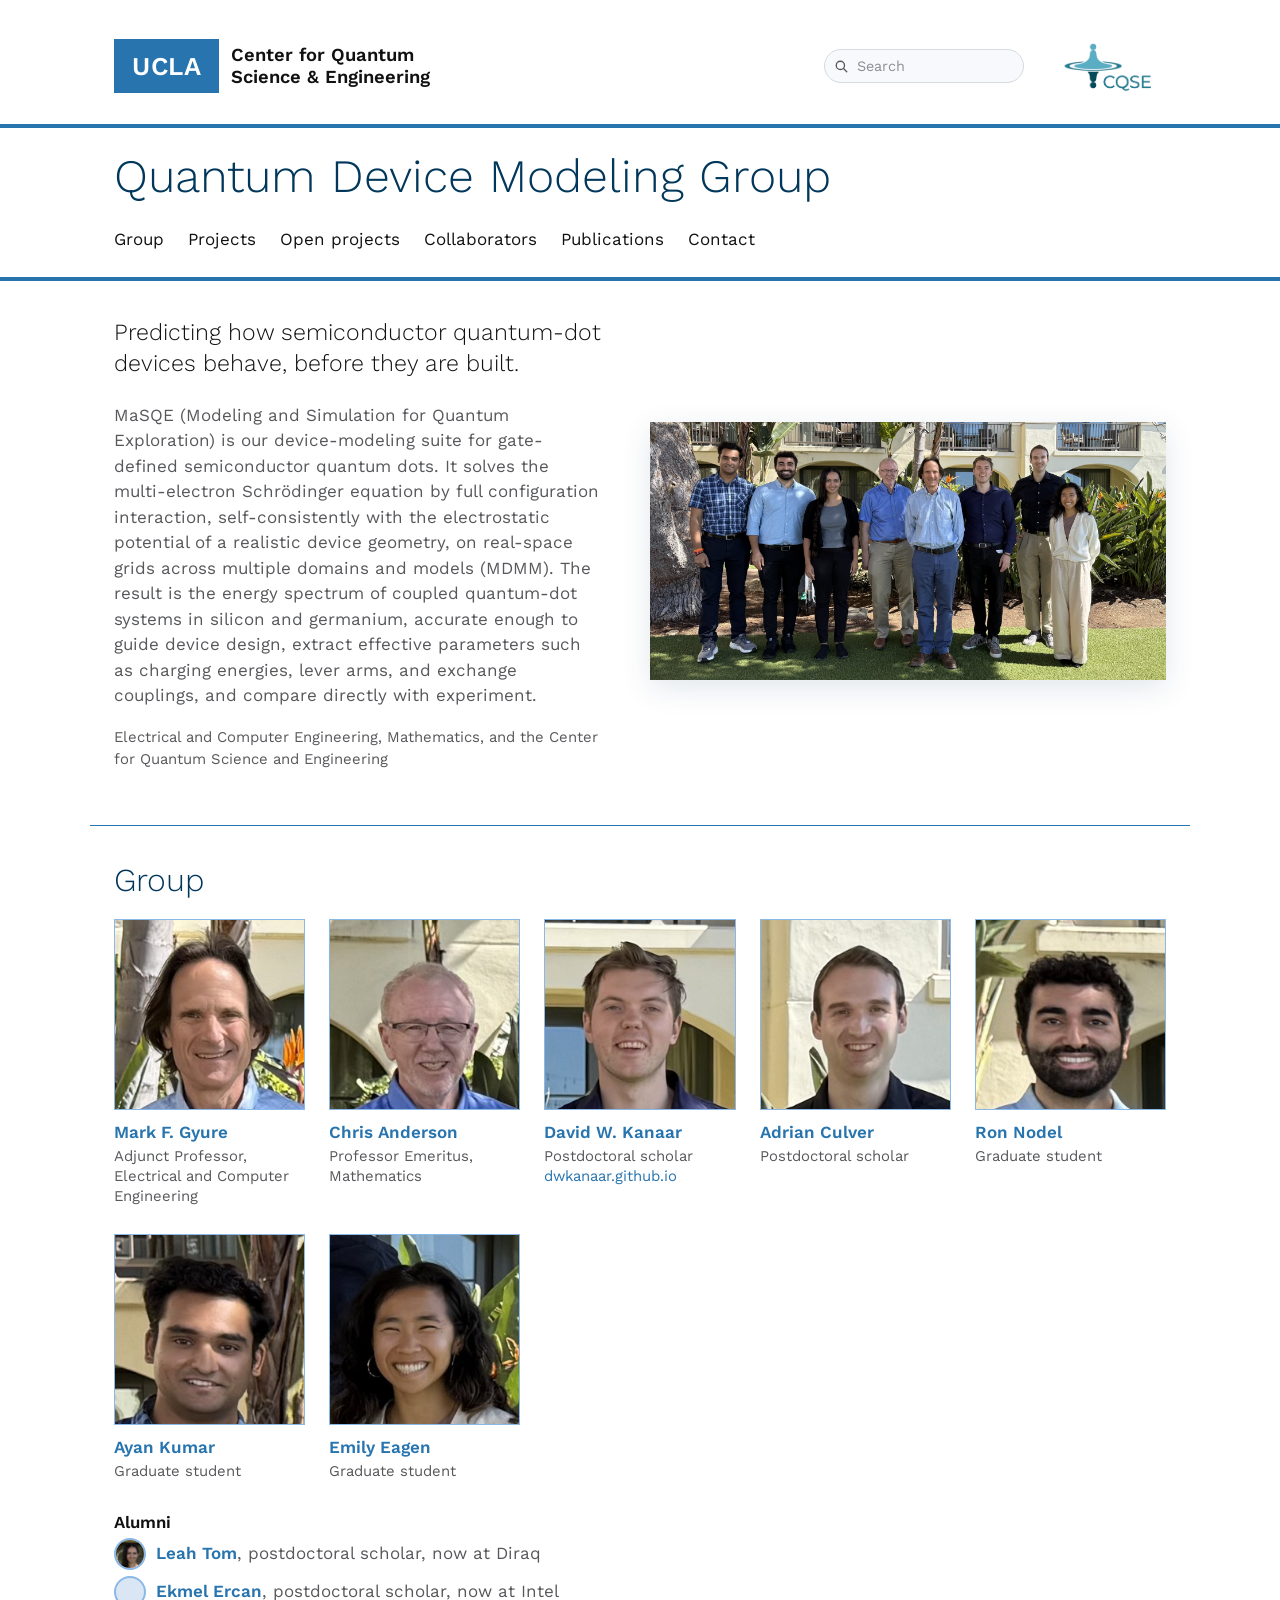
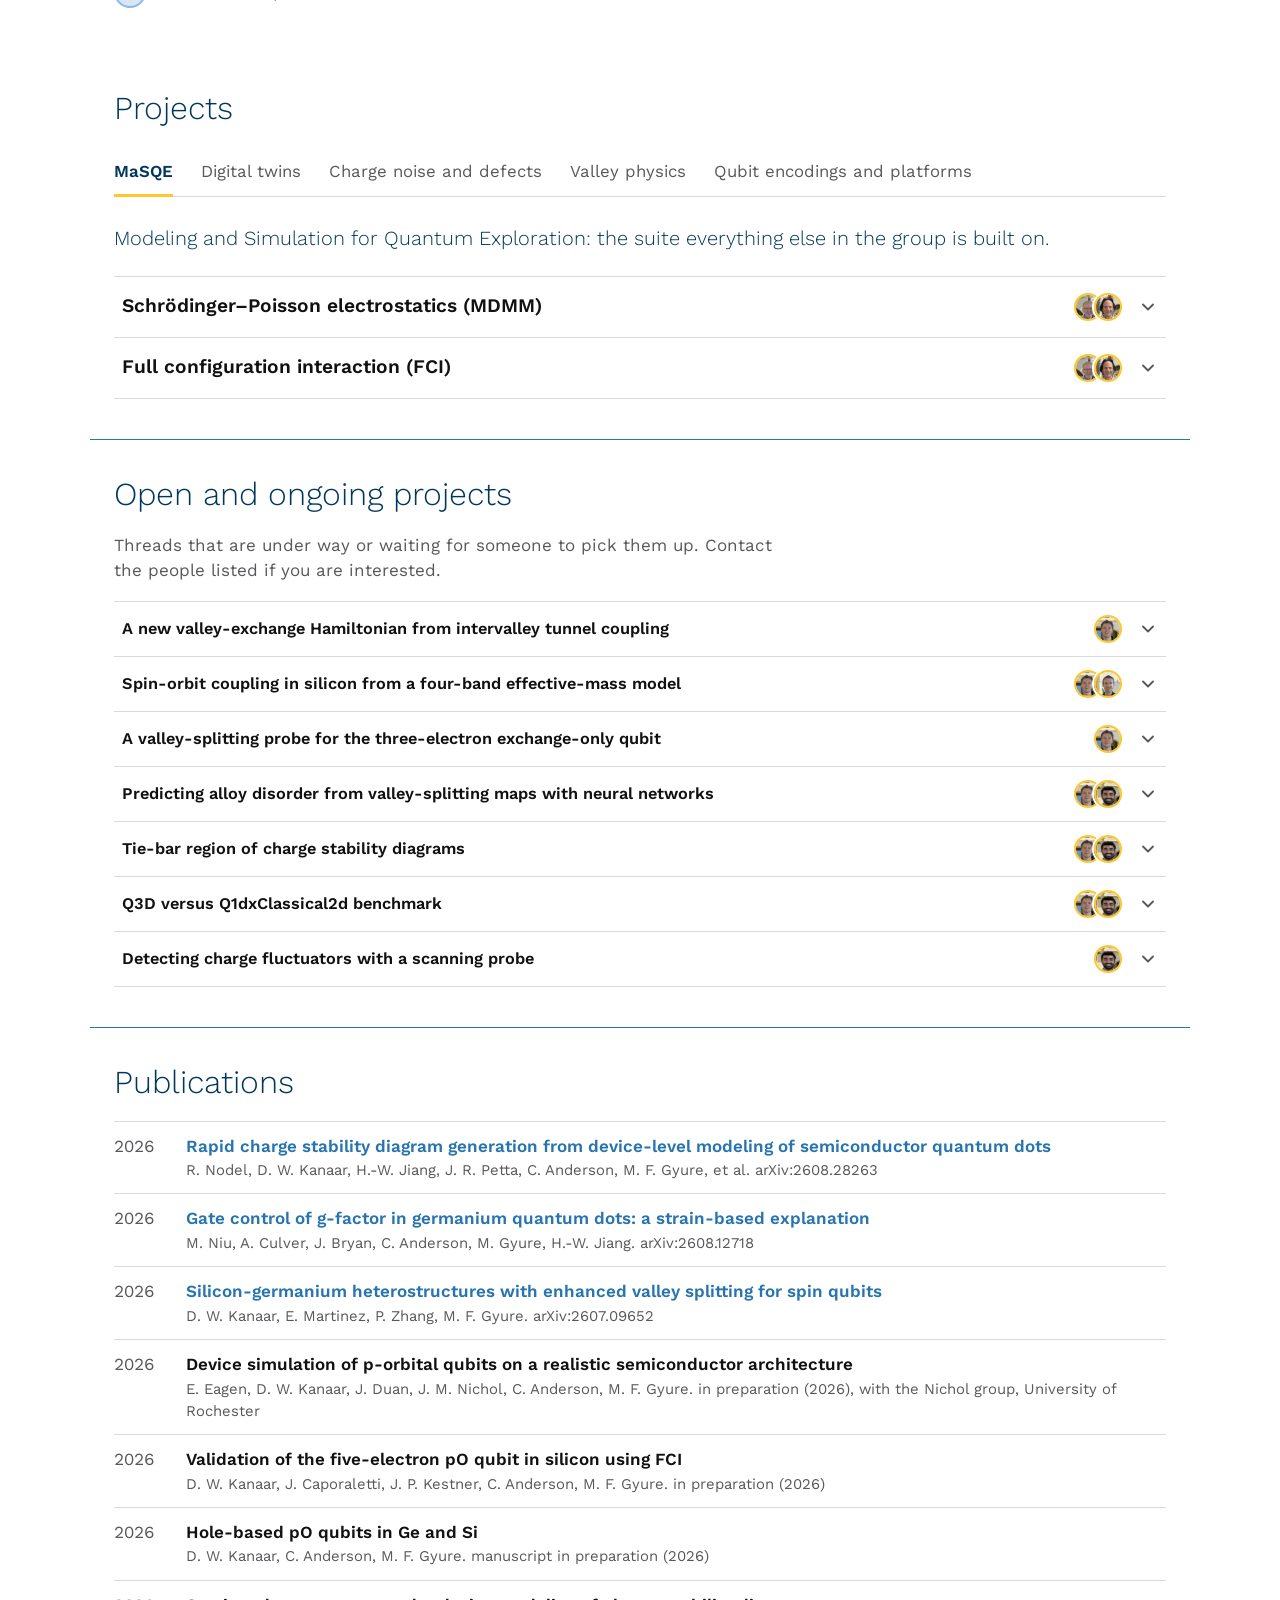
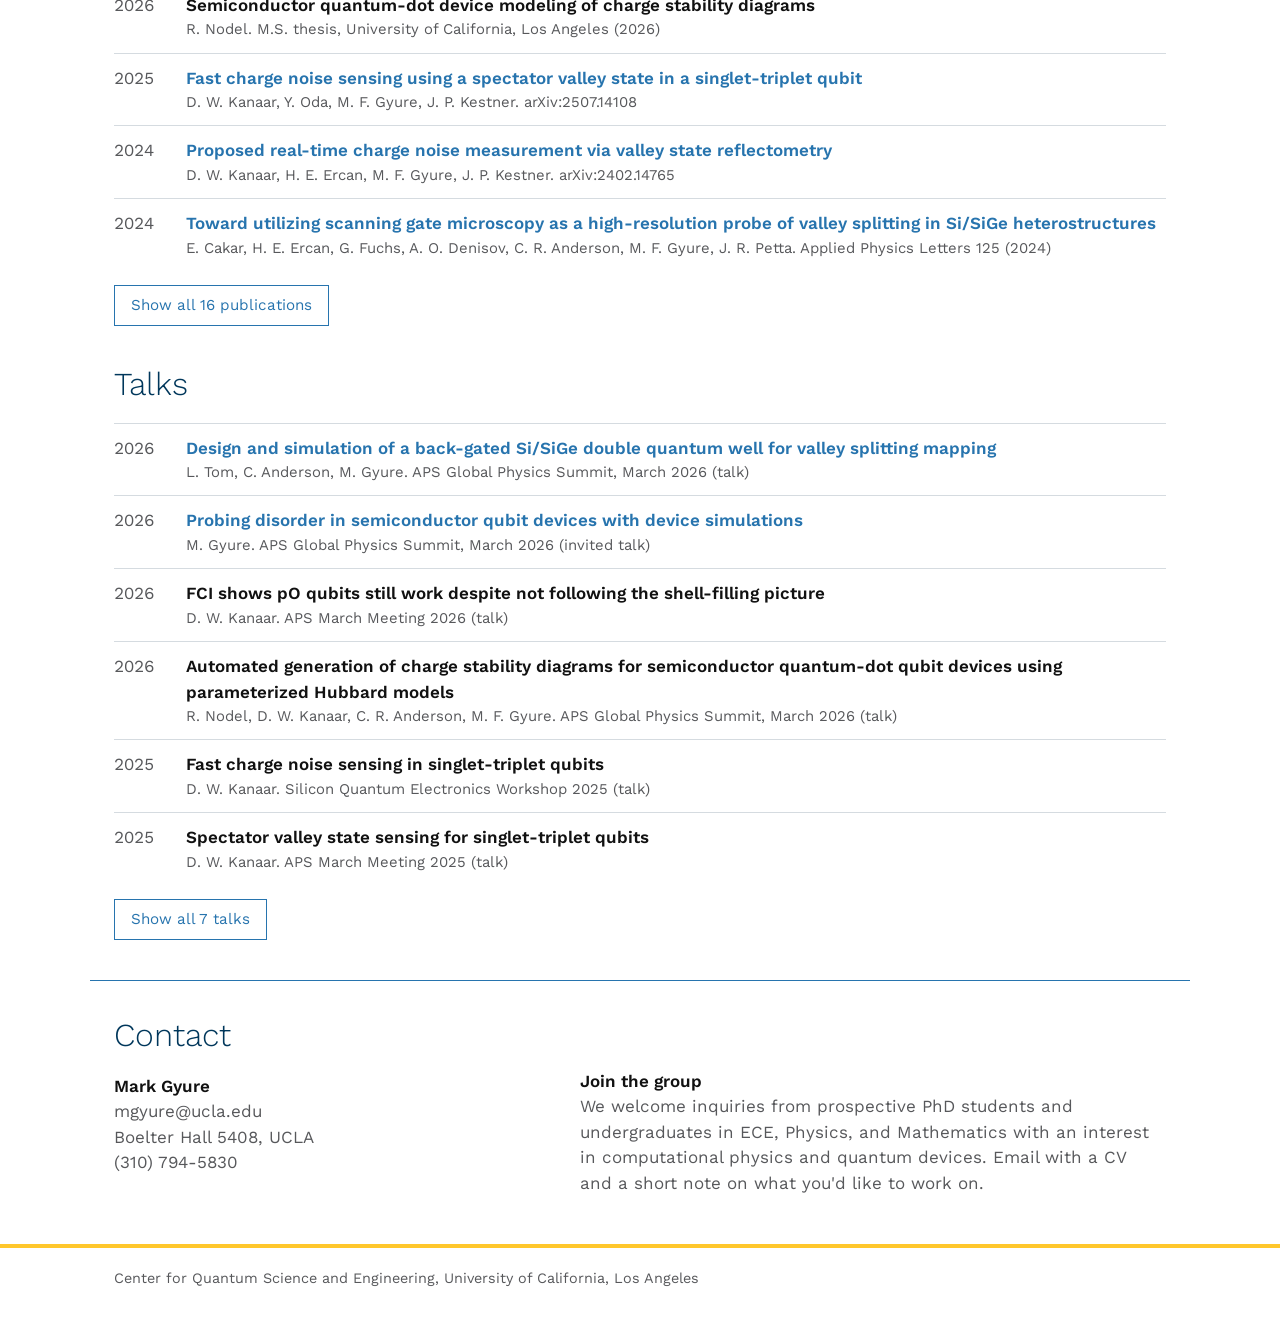
==== commit 1b0a4b62: "Add files via upload" ====
--- a/index.html
+++ b/index.html
@@ -7,13 +7,13 @@
 <link rel="preconnect" href="https://fonts.googleapis.com">
 <link rel="preconnect" href="https://fonts.gstatic.com" crossorigin>
 <link href="https://fonts.googleapis.com/css2?family=Work+Sans:wght@300;400;600&display=swap" rel="stylesheet">
-<link rel="stylesheet" href="style.css">
+<link rel="stylesheet" href="style.css?v=202610121805">
 </head>
 <body>
 <header>
   <div class="wrap lockup">
     <a class="ucla" href="https://www.cqse.ucla.edu/"><span class="ucla-mark">UCLA</span><span class="ucla-text">Center for Quantum<br>Science &amp; Engineering</span></a>
-    <img class="cqse" src="images/cqse-logo.png" alt="CQSE">
+    <div class="hsearch" role="search"><label class="search-box"><svg class="s-icon" width="15" height="15" viewBox="0 0 20 20" aria-hidden="true"><circle cx="8.5" cy="8.5" r="5.5" fill="none" stroke="currentColor" stroke-width="1.8"/><path d="M13 13l4 4" stroke="currentColor" stroke-width="1.8" stroke-linecap="round"/></svg><span class="visually-hidden">Search the site</span><input type="search" id="proj-search" placeholder="Search" autocomplete="off" spellcheck="false" aria-controls="search-results"><button type="button" class="s-clear" aria-label="Clear search" hidden>&times;</button></label><div id="search-results" class="search-results" hidden></div></div><img class="cqse" src="images/cqse-logo.png" alt="CQSE">
   </div>
   <div class="rule"></div>
   <div class="wrap titlebar">
@@ -70,153 +70,146 @@
   <aside id="person-panel" class="person-panel" role="dialog" aria-modal="true" aria-label="Person details"><div class="person-inner"></div></aside>
 
   <section id="projects" class="wrap">
-    <div class="proj-head">
-      <h2>Projects</h2>
-      <div class="search">
-        <label class="search-box"><svg class="s-icon" viewBox="0 0 20 20" aria-hidden="true"><circle cx="8.5" cy="8.5" r="5.5" fill="none" stroke="currentColor" stroke-width="1.8"/><path d="M13 13l4 4" stroke="currentColor" stroke-width="1.8" stroke-linecap="round"/></svg><span class="visually-hidden">Search projects, people and papers</span><input type="search" id="proj-search" placeholder="Search projects, people, papers" autocomplete="off" spellcheck="false"><button type="button" class="s-clear" aria-label="Clear search" hidden>&times;</button></label>
-        <div class="s-try">Try <button type="button" data-q="exchange">exchange</button><button type="button" data-q="valley splitting">valley splitting</button><button type="button" data-q="charge noise">charge noise</button><button type="button" data-q="germanium">germanium</button><button type="button" data-q="radiation">radiation</button></div>
-      </div>
-    </div>
-    <div id="search-results" class="search-results" aria-live="polite" hidden></div>
+    <h2>Projects</h2>
     <div id="proj-browse"><div class="tabs" role="tablist"><button role="tab" data-theme="masqe" aria-selected="true">MaSQE</button><button role="tab" data-theme="twins" aria-selected="false">Digital twins</button><button role="tab" data-theme="noise" aria-selected="false">Charge noise and defects</button><button role="tab" data-theme="valley" aria-selected="false">Valley physics</button><button role="tab" data-theme="qubits" aria-selected="false">Qubit encodings and platforms</button></div><div class="panel" id="theme-masqe" role="tabpanel"><p class="lede blurb">Modeling and Simulation for Quantum Exploration: the suite everything else in the group is built on.</p><div class="acc-list"><article class="project acc-item" id="sp" style="--i:0">
-  <h3 class="proj-h"><button type="button" class="acc-toggle proj-toggle" id="sp-btn" aria-expanded="false" aria-controls="sp-body"><span class="proj-title">Schrödinger–Poisson electrostatics (MDMM)</span><span class="faces" aria-hidden="true"><img class="face" src="images/people/anderson.jpg" alt="" onerror="this.replaceWith(Object.assign(document.createElement('span'),{className:'face empty'}))"><img class="face" src="images/people/gyure.jpg" alt="" onerror="this.replaceWith(Object.assign(document.createElement('span'),{className:'face empty'}))"></span><svg class="chev" viewBox="0 0 20 20" aria-hidden="true"><path d="M5 7.5l5 5 5-5" fill="none" stroke="currentColor" stroke-width="1.8" stroke-linecap="round" stroke-linejoin="round"/></svg></button></h3>
-  <div class="acc-body" id="sp-body" role="region" aria-labelledby="sp-btn" inert><div class="acc-inner"><div class="proj-grid">
+  <h3 class="proj-h"><button type="button" class="acc-toggle proj-toggle" id="sp-btn" aria-expanded="false" aria-controls="sp-body"><span class="proj-title">Schrödinger–Poisson electrostatics (MDMM)</span><span class="faces" aria-hidden="true"><img class="face" src="images/people/anderson.jpg" alt="" width="28" height="28" onerror="this.replaceWith(Object.assign(document.createElement('span'),{className:'face empty'}))"><img class="face" src="images/people/gyure.jpg" alt="" width="28" height="28" onerror="this.replaceWith(Object.assign(document.createElement('span'),{className:'face empty'}))"></span><svg class="chev" width="20" height="20" viewBox="0 0 20 20" aria-hidden="true"><path d="M5 7.5l5 5 5-5" fill="none" stroke="currentColor" stroke-width="1.8" stroke-linecap="round" stroke-linejoin="round"/></svg></button></h3>
+  <div class="acc-body" id="sp-body" role="region" aria-labelledby="sp-btn" hidden inert><div class="acc-inner"><div class="proj-grid">
     <div class="pic"><img src="images/projects/sp.png" alt="" onerror="this.parentNode.innerHTML='<div class=placeholder>'+this.dataset.ph+'</div>'" data-ph="[MDMM domains and self-consistent potential of a real gate layout]"></div>
     <div class="body">
       <p class="muted">The first half of MaSQE is the electrostatics. Its multi-domain, multi-model (MDMM) framework takes a gate layout and a layered material stack, meshes the device by domain, and solves the Poisson equation self-consistently with the confined single-particle states, so that the potential in the quantum well reflects the charge that actually sits there. The result is the confinement landscape of a realistic device: lever arms, dot positions, tunnel barriers, and how all of them move with gate voltage. Every other project in the group starts from this potential.</p>
-      <div class="chips"><button type="button" class="chip person" data-person="anderson"><img class="face" src="images/people/anderson.jpg" alt="" onerror="this.replaceWith(Object.assign(document.createElement('span'),{className:'face empty'}))">Chris Anderson</button><button type="button" class="chip person" data-person="gyure"><img class="face" src="images/people/gyure.jpg" alt="" onerror="this.replaceWith(Object.assign(document.createElement('span'),{className:'face empty'}))">Mark F. Gyure</button></div>
+      <div class="chips"><button type="button" class="chip person" data-person="anderson"><img class="face" src="images/people/anderson.jpg" alt="" width="32" height="32" onerror="this.replaceWith(Object.assign(document.createElement('span'),{className:'face empty'}))">Chris Anderson</button><button type="button" class="chip person" data-person="gyure"><img class="face" src="images/people/gyure.jpg" alt="" width="32" height="32" onerror="this.replaceWith(Object.assign(document.createElement('span'),{className:'face empty'}))">Mark F. Gyure</button></div>
       <div class="muted small">With HRL Laboratories, Malibu</div>
       <div class="selpubs"><div class="label">Selected publications</div><ul><li><a href="https://arxiv.org/abs/2608.28263">Rapid charge stability diagram generation from device-level modeling of semiconductor quantum dots</a> <span class="muted">(arXiv:2608.28263)</span></li><li><a href="https://pubs.aip.org/aip/apl/article/125/2/024001/3303021">Toward utilizing scanning gate microscopy as a high-resolution probe of valley splitting in Si/SiGe heterostructures</a> <span class="muted">(Applied Physics Letters 125 (2024))</span></li><li><a href="https://arxiv.org/abs/2203.05912">Microwave-frequency scanning gate microscopy of a Si/SiGe double quantum dot</a> <span class="muted">(Nano Letters 22, 4807 (2022))</span></li></ul></div>
     </div>
   </div></div></div>
 </article>
 <article class="project acc-item flip" id="fci" style="--i:1">
-  <h3 class="proj-h"><button type="button" class="acc-toggle proj-toggle" id="fci-btn" aria-expanded="false" aria-controls="fci-body"><span class="proj-title">Full configuration interaction (FCI)</span><span class="faces" aria-hidden="true"><img class="face" src="images/people/anderson.jpg" alt="" onerror="this.replaceWith(Object.assign(document.createElement('span'),{className:'face empty'}))"><img class="face" src="images/people/gyure.jpg" alt="" onerror="this.replaceWith(Object.assign(document.createElement('span'),{className:'face empty'}))"></span><svg class="chev" viewBox="0 0 20 20" aria-hidden="true"><path d="M5 7.5l5 5 5-5" fill="none" stroke="currentColor" stroke-width="1.8" stroke-linecap="round" stroke-linejoin="round"/></svg></button></h3>
-  <div class="acc-body" id="fci-body" role="region" aria-labelledby="fci-btn" inert><div class="acc-inner"><div class="proj-grid">
+  <h3 class="proj-h"><button type="button" class="acc-toggle proj-toggle" id="fci-btn" aria-expanded="false" aria-controls="fci-body"><span class="proj-title">Full configuration interaction (FCI)</span><span class="faces" aria-hidden="true"><img class="face" src="images/people/anderson.jpg" alt="" width="28" height="28" onerror="this.replaceWith(Object.assign(document.createElement('span'),{className:'face empty'}))"><img class="face" src="images/people/gyure.jpg" alt="" width="28" height="28" onerror="this.replaceWith(Object.assign(document.createElement('span'),{className:'face empty'}))"></span><svg class="chev" width="20" height="20" viewBox="0 0 20 20" aria-hidden="true"><path d="M5 7.5l5 5 5-5" fill="none" stroke="currentColor" stroke-width="1.8" stroke-linecap="round" stroke-linejoin="round"/></svg></button></h3>
+  <div class="acc-body" id="fci-body" role="region" aria-labelledby="fci-btn" hidden inert><div class="acc-inner"><div class="proj-grid">
     <div class="pic"><img src="images/projects/fci.png" alt="" onerror="this.parentNode.innerHTML='<div class=placeholder>'+this.dataset.ph+'</div>'" data-ph="[FCI charge densities of few-electron states in a coupled dot]"></div>
     <div class="body">
       <p class="muted">The second half is the many-body solver. Starting from the MDMM potential, MaSQE solves the multi-electron Schrödinger equation by full configuration interaction on real-space grids, with a continuously adapted orthonormal orbital basis that gives high-precision ground and excited few-electron states. From these come the energy spectra of coupled quantum dots: charging energies, exchange couplings, orbital and valley splittings, and the charge densities of each state. The code was developed with HRL Laboratories and has been used for exchange-only triple-dot qubits, multielectron dots, and the five-electron pO qubit.</p>
-      <div class="chips"><button type="button" class="chip person" data-person="anderson"><img class="face" src="images/people/anderson.jpg" alt="" onerror="this.replaceWith(Object.assign(document.createElement('span'),{className:'face empty'}))">Chris Anderson</button><button type="button" class="chip person" data-person="gyure"><img class="face" src="images/people/gyure.jpg" alt="" onerror="this.replaceWith(Object.assign(document.createElement('span'),{className:'face empty'}))">Mark F. Gyure</button></div>
+      <div class="chips"><button type="button" class="chip person" data-person="anderson"><img class="face" src="images/people/anderson.jpg" alt="" width="32" height="32" onerror="this.replaceWith(Object.assign(document.createElement('span'),{className:'face empty'}))">Chris Anderson</button><button type="button" class="chip person" data-person="gyure"><img class="face" src="images/people/gyure.jpg" alt="" width="32" height="32" onerror="this.replaceWith(Object.assign(document.createElement('span'),{className:'face empty'}))">Mark F. Gyure</button></div>
       <div class="muted small">With Sam Quinn, Andrew Pan, Richard Ross, and Andrey Kiselev (HRL Laboratories, Malibu)</div>
       <div class="selpubs"><div class="label">Selected publications</div><ul><li><a href="https://arxiv.org/abs/2203.00082">High-precision real-space simulation of electrostatically confined few-electron states</a> <span class="muted">(AIP Advances 12, 065123 (2022))</span></li><li><a href="https://arxiv.org/abs/2303.02958">Multielectron dots provide faster Rabi oscillations when the core electrons are strongly confined</a> <span class="muted">(arXiv:2303.02958)</span></li><li><a href="https://arxiv.org/abs/2001.09240">Resonant exchange operation in triple-quantum-dot qubits for spin–photon transduction</a> <span class="muted">(Quantum Science and Technology 5, 034005 (2020))</span></li><li><span class="name">Validation of the five-electron pO qubit in silicon using FCI</span> <span class="muted">(in preparation (2026))</span></li></ul></div>
     </div>
   </div></div></div>
 </article>
 </div></div><div class="panel" id="theme-twins" role="tabpanel" hidden><p class="lede blurb">Predicting what a real device will measure, from charge stability diagrams to exchange couplings.</p><div class="acc-list"><article class="project acc-item" id="twins" style="--i:0">
-  <h3 class="proj-h"><button type="button" class="acc-toggle proj-toggle" id="twins-btn" aria-expanded="false" aria-controls="twins-body"><span class="proj-title">Charge-stability digital twins for Si/SiGe devices</span><span class="faces" aria-hidden="true"><img class="face" src="images/people/nodel.jpg" alt="" onerror="this.replaceWith(Object.assign(document.createElement('span'),{className:'face empty'}))"><img class="face" src="images/people/kanaar.jpg" alt="" onerror="this.replaceWith(Object.assign(document.createElement('span'),{className:'face empty'}))"><img class="face" src="images/people/anderson.jpg" alt="" onerror="this.replaceWith(Object.assign(document.createElement('span'),{className:'face empty'}))"><img class="face" src="images/people/gyure.jpg" alt="" onerror="this.replaceWith(Object.assign(document.createElement('span'),{className:'face empty'}))"></span><svg class="chev" viewBox="0 0 20 20" aria-hidden="true"><path d="M5 7.5l5 5 5-5" fill="none" stroke="currentColor" stroke-width="1.8" stroke-linecap="round" stroke-linejoin="round"/></svg></button></h3>
-  <div class="acc-body" id="twins-body" role="region" aria-labelledby="twins-btn" inert><div class="acc-inner"><div class="proj-grid">
+  <h3 class="proj-h"><button type="button" class="acc-toggle proj-toggle" id="twins-btn" aria-expanded="false" aria-controls="twins-body"><span class="proj-title">Charge-stability digital twins for Si/SiGe devices</span><span class="faces" aria-hidden="true"><img class="face" src="images/people/nodel.jpg" alt="" width="28" height="28" onerror="this.replaceWith(Object.assign(document.createElement('span'),{className:'face empty'}))"><img class="face" src="images/people/kanaar.jpg" alt="" width="28" height="28" onerror="this.replaceWith(Object.assign(document.createElement('span'),{className:'face empty'}))"><img class="face" src="images/people/anderson.jpg" alt="" width="28" height="28" onerror="this.replaceWith(Object.assign(document.createElement('span'),{className:'face empty'}))"><img class="face" src="images/people/gyure.jpg" alt="" width="28" height="28" onerror="this.replaceWith(Object.assign(document.createElement('span'),{className:'face empty'}))"></span><svg class="chev" width="20" height="20" viewBox="0 0 20 20" aria-hidden="true"><path d="M5 7.5l5 5 5-5" fill="none" stroke="currentColor" stroke-width="1.8" stroke-linecap="round" stroke-linejoin="round"/></svg></button></h3>
+  <div class="acc-body" id="twins-body" role="region" aria-labelledby="twins-btn" hidden inert><div class="acc-inner"><div class="proj-grid">
     <div class="pic"><img src="images/projects/twins.png" alt="" onerror="this.parentNode.innerHTML='<div class=placeholder>'+this.dataset.ph+'</div>'" data-ph="[Nodel et al. 2026, Fig. 3(c): FCI-Hubbard cells overlaid on the experimental P2/P3 map]"></div>
     <div class="body">
       <p class="muted">Operating spin qubits requires tuning the electron occupancy under each gate, traditionally mapped with charge stability diagrams of occupancy versus two gate voltages. Simulating these pixel by pixel from full device models is accurate but computationally prohibitive for design iteration. Using the MDMM framework, an automated tuning procedure identifies a small set of gate-voltage reference points corresponding to specific charge states, and FCI calculations at those points give charging energies, lever arms, and interdot Coulomb interactions that parameterize a Hubbard model directly. The Hubbard model then reconstructs the full diagram efficiently, enabling rapid pre-fabrication optimization of gate geometry and voltage ranges. The method is validated against bias-sweep simulations and experimental data from an Intel Tunnel Falls Si/SiGe device. The framework also identifies experimentally accessible Hubbard parameters for analog quantum simulation and is being extended to non-constant lever arms and tunnel couplings near the tie-bar region used for Pauli-blockade readout.</p>
-      <div class="chips"><button type="button" class="chip person" data-person="nodel"><img class="face" src="images/people/nodel.jpg" alt="" onerror="this.replaceWith(Object.assign(document.createElement('span'),{className:'face empty'}))">Ron Nodel</button><button type="button" class="chip person" data-person="kanaar"><img class="face" src="images/people/kanaar.jpg" alt="" onerror="this.replaceWith(Object.assign(document.createElement('span'),{className:'face empty'}))">David W. Kanaar</button><button type="button" class="chip person" data-person="anderson"><img class="face" src="images/people/anderson.jpg" alt="" onerror="this.replaceWith(Object.assign(document.createElement('span'),{className:'face empty'}))">Chris Anderson</button><button type="button" class="chip person" data-person="gyure"><img class="face" src="images/people/gyure.jpg" alt="" onerror="this.replaceWith(Object.assign(document.createElement('span'),{className:'face empty'}))">Mark F. Gyure</button></div>
+      <div class="chips"><button type="button" class="chip person" data-person="nodel"><img class="face" src="images/people/nodel.jpg" alt="" width="32" height="32" onerror="this.replaceWith(Object.assign(document.createElement('span'),{className:'face empty'}))">Ron Nodel</button><button type="button" class="chip person" data-person="kanaar"><img class="face" src="images/people/kanaar.jpg" alt="" width="32" height="32" onerror="this.replaceWith(Object.assign(document.createElement('span'),{className:'face empty'}))">David W. Kanaar</button><button type="button" class="chip person" data-person="anderson"><img class="face" src="images/people/anderson.jpg" alt="" width="32" height="32" onerror="this.replaceWith(Object.assign(document.createElement('span'),{className:'face empty'}))">Chris Anderson</button><button type="button" class="chip person" data-person="gyure"><img class="face" src="images/people/gyure.jpg" alt="" width="32" height="32" onerror="this.replaceWith(Object.assign(document.createElement('span'),{className:'face empty'}))">Mark F. Gyure</button></div>
       <div class="muted small">With Hong-Wen Jiang and Jason Petta (UCLA)</div>
       <div class="selpubs"><div class="label">Selected publications</div><ul><li><a href="https://arxiv.org/abs/2608.28263">Rapid charge stability diagram generation from device-level modeling of semiconductor quantum dots</a> <span class="muted">(arXiv:2608.28263)</span></li><li><span class="name">Automated generation of charge stability diagrams for semiconductor quantum-dot qubit devices using parameterized Hubbard models</span> <span class="muted">(APS Global Physics Summit, March 2026 (talk))</span></li><li><span class="name">Semiconductor quantum-dot device modeling of charge stability diagrams</span> <span class="muted">(M.S. thesis, University of California, Los Angeles (2026))</span></li></ul></div>
     </div>
   </div></div></div>
 </article>
 <article class="project acc-item flip" id="vmcnn" style="--i:1">
-  <h3 class="proj-h"><button type="button" class="acc-toggle proj-toggle" id="vmcnn-btn" aria-expanded="false" aria-controls="vmcnn-body"><span class="proj-title">Exchange from neural-network variational Monte Carlo</span><span class="faces" aria-hidden="true"><img class="face" src="images/people/kanaar.jpg" alt="" onerror="this.replaceWith(Object.assign(document.createElement('span'),{className:'face empty'}))"><img class="face" src="images/people/nodel.jpg" alt="" onerror="this.replaceWith(Object.assign(document.createElement('span'),{className:'face empty'}))"><img class="face" src="images/people/gyure.jpg" alt="" onerror="this.replaceWith(Object.assign(document.createElement('span'),{className:'face empty'}))"></span><svg class="chev" viewBox="0 0 20 20" aria-hidden="true"><path d="M5 7.5l5 5 5-5" fill="none" stroke="currentColor" stroke-width="1.8" stroke-linecap="round" stroke-linejoin="round"/></svg></button></h3>
-  <div class="acc-body" id="vmcnn-body" role="region" aria-labelledby="vmcnn-btn" inert><div class="acc-inner"><div class="proj-grid">
+  <h3 class="proj-h"><button type="button" class="acc-toggle proj-toggle" id="vmcnn-btn" aria-expanded="false" aria-controls="vmcnn-body"><span class="proj-title">Exchange from neural-network variational Monte Carlo</span><span class="faces" aria-hidden="true"><img class="face" src="images/people/kanaar.jpg" alt="" width="28" height="28" onerror="this.replaceWith(Object.assign(document.createElement('span'),{className:'face empty'}))"><img class="face" src="images/people/nodel.jpg" alt="" width="28" height="28" onerror="this.replaceWith(Object.assign(document.createElement('span'),{className:'face empty'}))"><img class="face" src="images/people/gyure.jpg" alt="" width="28" height="28" onerror="this.replaceWith(Object.assign(document.createElement('span'),{className:'face empty'}))"></span><svg class="chev" width="20" height="20" viewBox="0 0 20 20" aria-hidden="true"><path d="M5 7.5l5 5 5-5" fill="none" stroke="currentColor" stroke-width="1.8" stroke-linecap="round" stroke-linejoin="round"/></svg></button></h3>
+  <div class="acc-body" id="vmcnn-body" role="region" aria-labelledby="vmcnn-btn" hidden inert><div class="acc-inner"><div class="proj-grid">
     <div class="pic"><img src="images/projects/vmcnn.png" alt="" onerror="this.parentNode.innerHTML='<div class=placeholder>'+this.dataset.ph+'</div>'" data-ph="[Exchange J from VMCNN vs. FCI for the same double-dot potential]"></div>
     <div class="body">
       <p class="muted">Neural-network variational Monte Carlo (VMCNN) represents the many-electron wavefunction with a neural network and optimizes it stochastically, which lets it reach more electrons and larger orbital spaces than full configuration interaction can. With Liang Fu's group at MIT, we use VMCNN to compute exchange couplings in coupled quantum dots and benchmark them against MaSQE FCI on the same device potentials. The goal is to establish where the neural-network approach matches FCI accuracy, so it can take over for the larger, many-electron problems that FCI cannot handle.</p>
-      <div class="chips"><button type="button" class="chip person" data-person="kanaar"><img class="face" src="images/people/kanaar.jpg" alt="" onerror="this.replaceWith(Object.assign(document.createElement('span'),{className:'face empty'}))">David W. Kanaar</button><button type="button" class="chip person" data-person="nodel"><img class="face" src="images/people/nodel.jpg" alt="" onerror="this.replaceWith(Object.assign(document.createElement('span'),{className:'face empty'}))">Ron Nodel</button><button type="button" class="chip person" data-person="gyure"><img class="face" src="images/people/gyure.jpg" alt="" onerror="this.replaceWith(Object.assign(document.createElement('span'),{className:'face empty'}))">Mark F. Gyure</button></div>
+      <div class="chips"><button type="button" class="chip person" data-person="kanaar"><img class="face" src="images/people/kanaar.jpg" alt="" width="32" height="32" onerror="this.replaceWith(Object.assign(document.createElement('span'),{className:'face empty'}))">David W. Kanaar</button><button type="button" class="chip person" data-person="nodel"><img class="face" src="images/people/nodel.jpg" alt="" width="32" height="32" onerror="this.replaceWith(Object.assign(document.createElement('span'),{className:'face empty'}))">Ron Nodel</button><button type="button" class="chip person" data-person="gyure"><img class="face" src="images/people/gyure.jpg" alt="" width="32" height="32" onerror="this.replaceWith(Object.assign(document.createElement('span'),{className:'face empty'}))">Mark F. Gyure</button></div>
       <div class="muted small">With Liang Fu (Massachusetts Institute of Technology)</div>
       
     </div>
   </div></div></div>
 </article>
 </div></div><div class="panel" id="theme-noise" role="tabpanel" hidden><p class="lede blurb">Where charge noise comes from, how to measure it in place, and what radiation does to a device.</p><div class="acc-list"><article class="project acc-item" id="tlf" style="--i:0">
-  <h3 class="proj-h"><button type="button" class="acc-toggle proj-toggle" id="tlf-btn" aria-expanded="false" aria-controls="tlf-body"><span class="proj-title">Locating two-level fluctuators with device simulations</span><span class="faces" aria-hidden="true"><img class="face" src="images/people/gyure.jpg" alt="" onerror="this.replaceWith(Object.assign(document.createElement('span'),{className:'face empty'}))"><img class="face" src="images/people/anderson.jpg" alt="" onerror="this.replaceWith(Object.assign(document.createElement('span'),{className:'face empty'}))"><img class="face alum" src="images/people/tom.jpg" alt="" onerror="this.replaceWith(Object.assign(document.createElement('span'),{className:'face alum empty'}))"></span><svg class="chev" viewBox="0 0 20 20" aria-hidden="true"><path d="M5 7.5l5 5 5-5" fill="none" stroke="currentColor" stroke-width="1.8" stroke-linecap="round" stroke-linejoin="round"/></svg></button></h3>
-  <div class="acc-body" id="tlf-body" role="region" aria-labelledby="tlf-btn" inert><div class="acc-inner"><div class="proj-grid">
+  <h3 class="proj-h"><button type="button" class="acc-toggle proj-toggle" id="tlf-btn" aria-expanded="false" aria-controls="tlf-body"><span class="proj-title">Locating two-level fluctuators with device simulations</span><span class="faces" aria-hidden="true"><img class="face" src="images/people/gyure.jpg" alt="" width="28" height="28" onerror="this.replaceWith(Object.assign(document.createElement('span'),{className:'face empty'}))"><img class="face" src="images/people/anderson.jpg" alt="" width="28" height="28" onerror="this.replaceWith(Object.assign(document.createElement('span'),{className:'face empty'}))"><img class="face alum" src="images/people/tom.jpg" alt="" width="28" height="28" onerror="this.replaceWith(Object.assign(document.createElement('span'),{className:'face alum empty'}))"></span><svg class="chev" width="20" height="20" viewBox="0 0 20 20" aria-hidden="true"><path d="M5 7.5l5 5 5-5" fill="none" stroke="currentColor" stroke-width="1.8" stroke-linecap="round" stroke-linejoin="round"/></svg></button></h3>
+  <div class="acc-body" id="tlf-body" role="region" aria-labelledby="tlf-btn" hidden inert><div class="acc-inner"><div class="proj-grid">
     <div class="pic"><img src="images/projects/tlf.png" alt="" onerror="this.parentNode.innerHTML='<div class=placeholder>'+this.dataset.ph+'</div>'" data-ph="[TLF paper figure: triangulated fluctuator position over the device layout]"></div>
     <div class="body">
       <p class="muted">Charge noise in spin qubit devices is often dominated by individual two-level fluctuators (TLFs), charge traps that switch between two states and shift the dot energies. Fundamental limits on gate fidelities are likely to sit at the materials and device level, so knowing where these fluctuators are is a first step toward removing them. Combining high-precision simulations of realistic devices with experimental data, we developed a procedure that triangulates the spatial location of individual charge fluctuators from their signatures on different gates. The procedure is general and can be applied to data from any spin qubit device. [Add the TLF paper and a figure.]</p>
-      <div class="chips"><button type="button" class="chip person" data-person="gyure"><img class="face" src="images/people/gyure.jpg" alt="" onerror="this.replaceWith(Object.assign(document.createElement('span'),{className:'face empty'}))">Mark F. Gyure</button><button type="button" class="chip person" data-person="anderson"><img class="face" src="images/people/anderson.jpg" alt="" onerror="this.replaceWith(Object.assign(document.createElement('span'),{className:'face empty'}))">Chris Anderson</button><button type="button" class="chip person" data-person="tom"><img class="face alum" src="images/people/tom.jpg" alt="" onerror="this.replaceWith(Object.assign(document.createElement('span'),{className:'face alum empty'}))">Leah Tom <span class="muted small">(alumni)</span></button></div>
+      <div class="chips"><button type="button" class="chip person" data-person="gyure"><img class="face" src="images/people/gyure.jpg" alt="" width="32" height="32" onerror="this.replaceWith(Object.assign(document.createElement('span'),{className:'face empty'}))">Mark F. Gyure</button><button type="button" class="chip person" data-person="anderson"><img class="face" src="images/people/anderson.jpg" alt="" width="32" height="32" onerror="this.replaceWith(Object.assign(document.createElement('span'),{className:'face empty'}))">Chris Anderson</button><button type="button" class="chip person" data-person="tom"><img class="face alum" src="images/people/tom.jpg" alt="" width="32" height="32" onerror="this.replaceWith(Object.assign(document.createElement('span'),{className:'face alum empty'}))">Leah Tom <span class="muted small">(alumni)</span></button></div>
       <div class="muted small">With J. P. Kestner (UMBC) and John Nichol (University of Rochester)</div>
       <div class="selpubs"><div class="label">Selected publications</div><ul><li><a href="https://meetings-archive.aps.org/smt/2026/mar-f10/1/">Probing disorder in semiconductor qubit devices with device simulations</a> <span class="muted">(APS Global Physics Summit, March 2026 (invited talk))</span></li></ul></div>
     </div>
   </div></div></div>
 </article>
 <article class="project acc-item flip" id="noise" style="--i:1">
-  <h3 class="proj-h"><button type="button" class="acc-toggle proj-toggle" id="noise-btn" aria-expanded="false" aria-controls="noise-body"><span class="proj-title">Charge-noise sensing with valley states</span><span class="faces" aria-hidden="true"><img class="face" src="images/people/kanaar.jpg" alt="" onerror="this.replaceWith(Object.assign(document.createElement('span'),{className:'face empty'}))"><img class="face" src="images/people/gyure.jpg" alt="" onerror="this.replaceWith(Object.assign(document.createElement('span'),{className:'face empty'}))"><img class="face alum" src="images/people/ercan.jpg" alt="" onerror="this.replaceWith(Object.assign(document.createElement('span'),{className:'face alum empty'}))"></span><svg class="chev" viewBox="0 0 20 20" aria-hidden="true"><path d="M5 7.5l5 5 5-5" fill="none" stroke="currentColor" stroke-width="1.8" stroke-linecap="round" stroke-linejoin="round"/></svg></button></h3>
-  <div class="acc-body" id="noise-body" role="region" aria-labelledby="noise-btn" inert><div class="acc-inner"><div class="proj-grid">
+  <h3 class="proj-h"><button type="button" class="acc-toggle proj-toggle" id="noise-btn" aria-expanded="false" aria-controls="noise-body"><span class="proj-title">Charge-noise sensing with valley states</span><span class="faces" aria-hidden="true"><img class="face" src="images/people/kanaar.jpg" alt="" width="28" height="28" onerror="this.replaceWith(Object.assign(document.createElement('span'),{className:'face empty'}))"><img class="face" src="images/people/gyure.jpg" alt="" width="28" height="28" onerror="this.replaceWith(Object.assign(document.createElement('span'),{className:'face empty'}))"><img class="face alum" src="images/people/ercan.jpg" alt="" width="28" height="28" onerror="this.replaceWith(Object.assign(document.createElement('span'),{className:'face alum empty'}))"></span><svg class="chev" width="20" height="20" viewBox="0 0 20 20" aria-hidden="true"><path d="M5 7.5l5 5 5-5" fill="none" stroke="currentColor" stroke-width="1.8" stroke-linecap="round" stroke-linejoin="round"/></svg></button></h3>
+  <div class="acc-body" id="noise-body" role="region" aria-labelledby="noise-btn" hidden inert><div class="acc-inner"><div class="proj-grid">
     <div class="pic"><img src="images/projects/noise.png" alt="" onerror="this.parentNode.innerHTML='<div class=placeholder>'+this.dataset.ph+'</div>'" data-ph="[Kanaar et al. 2025, Fig. 1: spectator-valley singlet-triplet level diagram]"></div>
     <div class="body">
       <p class="muted">Charge noise is the dominant error source in semiconductor spin qubits, but in situ characterization is difficult because measuring the logical state induces collapse. This project introduces a non-demolition probe that reads out the valley degree of freedom: interface steps and alloy disorder give valley states a transition dipole that couples to an on-chip microwave resonator, so valley-splitting fluctuations can be tracked dispersively without disturbing the spin state. Analytical signal-to-noise calculations and tight-binding simulations confirm sub-millisecond measurement times at unity signal-to-noise. We extended this to two-electron singlet-triplet qubits by initializing a spectator electron in an excited valley state to continuously monitor exchange fluctuations during logic gates, enabling real-time recalibration and feedforward correction. We are now examining whether the same approach applies to three-electron exchange-only qubits, which have become prominent in large-scale devices.</p>
-      <div class="chips"><button type="button" class="chip person" data-person="kanaar"><img class="face" src="images/people/kanaar.jpg" alt="" onerror="this.replaceWith(Object.assign(document.createElement('span'),{className:'face empty'}))">David W. Kanaar</button><button type="button" class="chip person" data-person="gyure"><img class="face" src="images/people/gyure.jpg" alt="" onerror="this.replaceWith(Object.assign(document.createElement('span'),{className:'face empty'}))">Mark F. Gyure</button><button type="button" class="chip person" data-person="ercan"><img class="face alum" src="images/people/ercan.jpg" alt="" onerror="this.replaceWith(Object.assign(document.createElement('span'),{className:'face alum empty'}))">Ekmel Ercan <span class="muted small">(alumni)</span></button></div>
+      <div class="chips"><button type="button" class="chip person" data-person="kanaar"><img class="face" src="images/people/kanaar.jpg" alt="" width="32" height="32" onerror="this.replaceWith(Object.assign(document.createElement('span'),{className:'face empty'}))">David W. Kanaar</button><button type="button" class="chip person" data-person="gyure"><img class="face" src="images/people/gyure.jpg" alt="" width="32" height="32" onerror="this.replaceWith(Object.assign(document.createElement('span'),{className:'face empty'}))">Mark F. Gyure</button><button type="button" class="chip person" data-person="ercan"><img class="face alum" src="images/people/ercan.jpg" alt="" width="32" height="32" onerror="this.replaceWith(Object.assign(document.createElement('span'),{className:'face alum empty'}))">Ekmel Ercan <span class="muted small">(alumni)</span></button></div>
       <div class="muted small">With J. P. Kestner and Yasuo Oda (University of Maryland, Baltimore County), and John Nichol (University of Rochester)</div>
       <div class="selpubs"><div class="label">Selected publications</div><ul><li><a href="https://arxiv.org/abs/2507.14108">Fast charge noise sensing using a spectator valley state in a singlet-triplet qubit</a> <span class="muted">(arXiv:2507.14108)</span></li><li><a href="https://arxiv.org/abs/2402.14765">Proposed real-time charge noise measurement via valley state reflectometry</a> <span class="muted">(arXiv:2402.14765)</span></li><li><span class="name">Fast charge noise sensing in singlet-triplet qubits</span> <span class="muted">(Silicon Quantum Electronics Workshop 2025 (talk))</span></li><li><span class="name">Spectator valley state sensing for singlet-triplet qubits</span> <span class="muted">(APS March Meeting 2025 (talk))</span></li><li><span class="name">In-situ charge noise probe through the valley splitting</span> <span class="muted">(APS March Meeting 2024 (talk))</span></li></ul></div>
     </div>
   </div></div></div>
 </article>
 <article class="project acc-item" id="radiation" style="--i:2">
-  <h3 class="proj-h"><button type="button" class="acc-toggle proj-toggle" id="radiation-btn" aria-expanded="false" aria-controls="radiation-body"><span class="proj-title">Radiation-induced charge reconfiguration</span><span class="faces" aria-hidden="true"><img class="face" src="images/people/nodel.jpg" alt="" onerror="this.replaceWith(Object.assign(document.createElement('span'),{className:'face empty'}))"><img class="face alum" src="images/people/tom.jpg" alt="" onerror="this.replaceWith(Object.assign(document.createElement('span'),{className:'face alum empty'}))"></span><svg class="chev" viewBox="0 0 20 20" aria-hidden="true"><path d="M5 7.5l5 5 5-5" fill="none" stroke="currentColor" stroke-width="1.8" stroke-linecap="round" stroke-linejoin="round"/></svg></button></h3>
-  <div class="acc-body" id="radiation-body" role="region" aria-labelledby="radiation-btn" inert><div class="acc-inner"><div class="proj-grid">
+  <h3 class="proj-h"><button type="button" class="acc-toggle proj-toggle" id="radiation-btn" aria-expanded="false" aria-controls="radiation-body"><span class="proj-title">Radiation-induced charge reconfiguration</span><span class="faces" aria-hidden="true"><img class="face" src="images/people/nodel.jpg" alt="" width="28" height="28" onerror="this.replaceWith(Object.assign(document.createElement('span'),{className:'face empty'}))"><img class="face alum" src="images/people/tom.jpg" alt="" width="28" height="28" onerror="this.replaceWith(Object.assign(document.createElement('span'),{className:'face alum empty'}))"></span><svg class="chev" width="20" height="20" viewBox="0 0 20 20" aria-hidden="true"><path d="M5 7.5l5 5 5-5" fill="none" stroke="currentColor" stroke-width="1.8" stroke-linecap="round" stroke-linejoin="round"/></svg></button></h3>
+  <div class="acc-body" id="radiation-body" role="region" aria-labelledby="radiation-btn" hidden inert><div class="acc-inner"><div class="proj-grid">
     <div class="pic"><img src="images/projects/radiation.png" alt="" onerror="this.parentNode.innerHTML='<div class=placeholder>'+this.dataset.ph+'</div>'" data-ph="[Shift in P1, P2, P3 chemical potentials vs. position of an inserted charge, from the radiation modelling slides]"></div>
     <div class="body">
-      <p class="muted">Radiation passing through a device creates electron-hole pairs that can migrate into the active region, change the occupancy of charge traps, and reconfigure two-level fluctuators. The resulting change in the electrostatic environment shifts individual dot energies, tunnel couplings, and the exchange between dots. Using MaSQE, we place charge monopoles on a fine grid around a three-dot Si/SiGe device (P1, P2, P3) and resolve sub-nanometer charge displacements accurately, mapping how much each dot's chemical potential and the inter-dot detuning move in response. Filling a single trap in the active region shifts dot energies and detuning on the order of meV, enough to move an exchange-only qubit off its symmetric operating point. The autotuning code now accounts for these charges, so we can compute the gate-voltage corrections needed to restore the qubits after a radiation event.</p><div class="sub acc-item"><button type="button" class="acc-toggle sub-toggle" aria-expanded="false" aria-controls="radiation-s0"><span class="sub-title">Discrete charges at the interface</span><svg class="chev" viewBox="0 0 20 20" aria-hidden="true"><path d="M5 7.5l5 5 5-5" fill="none" stroke="currentColor" stroke-width="1.8" stroke-linecap="round" stroke-linejoin="round"/></svg></button><div class="acc-body" id="radiation-s0" inert><div class="acc-inner"><p class="muted">We place point-source charges directly in the device and track how exchange shifts, including charges right at the interface, half a nanometer to a nanometer below the oxide. The aim is to find how close a charge can sit to the interface before it causes problems for the qubit, and how far gate voltages must move to bring an exchange-only qubit back to its symmetric operating point.</p></div></div></div><div class="sub acc-item"><button type="button" class="acc-toggle sub-toggle" aria-expanded="false" aria-controls="radiation-s1"><span class="sub-title">Modeling charge traps</span><svg class="chev" viewBox="0 0 20 20" aria-hidden="true"><path d="M5 7.5l5 5 5-5" fill="none" stroke="currentColor" stroke-width="1.8" stroke-linecap="round" stroke-linejoin="round"/></svg></button><div class="acc-body" id="radiation-s1" inert><div class="acc-inner"><p class="muted">Which local potentials at the interface trap an electron or hole, how deep those traps are, and how others in the field model them are open questions. A trap model sets how much of the transported charge sticks. Given a flux of particles arriving at the interface, it decides which charges stay, and the trapped charges and their positions then become the input to the device simulation. Potentials informed by density functional theory are one route.</p></div></div></div><div class="sub acc-item"><button type="button" class="acc-toggle sub-toggle" aria-expanded="false" aria-controls="radiation-s2"><span class="sub-title">From fluctuators to exchange</span><svg class="chev" viewBox="0 0 20 20" aria-hidden="true"><path d="M5 7.5l5 5 5-5" fill="none" stroke="currentColor" stroke-width="1.8" stroke-linecap="round" stroke-linejoin="round"/></svg></button><div class="acc-body" id="radiation-s2" inert><div class="acc-inner"><p class="muted">Earlier work by Leah Tom mapped how two-level fluctuators shift detuning, lever arms, and chemical potentials. The next question is the effect of charge noise on exchange itself: assuming a distribution of fluctuators in the device, each able to move by about a dipole length, what distribution of exchange energies results.</p></div></div></div>
-      <div class="chips"><button type="button" class="chip person" data-person="nodel"><img class="face" src="images/people/nodel.jpg" alt="" onerror="this.replaceWith(Object.assign(document.createElement('span'),{className:'face empty'}))">Ron Nodel</button><button type="button" class="chip person" data-person="tom"><img class="face alum" src="images/people/tom.jpg" alt="" onerror="this.replaceWith(Object.assign(document.createElement('span'),{className:'face alum empty'}))">Leah Tom <span class="muted small">(alumni)</span></button></div>
+      <p class="muted">Radiation passing through a device creates electron-hole pairs that can migrate into the active region, change the occupancy of charge traps, and reconfigure two-level fluctuators. The resulting change in the electrostatic environment shifts individual dot energies, tunnel couplings, and the exchange between dots. Using MaSQE, we place charge monopoles on a fine grid around a three-dot Si/SiGe device (P1, P2, P3) and resolve sub-nanometer charge displacements accurately, mapping how much each dot's chemical potential and the inter-dot detuning move in response. Filling a single trap in the active region shifts dot energies and detuning on the order of meV, enough to move an exchange-only qubit off its symmetric operating point. The autotuning code now accounts for these charges, so we can compute the gate-voltage corrections needed to restore the qubits after a radiation event.</p><div class="sub acc-item"><button type="button" class="acc-toggle sub-toggle" aria-expanded="false" aria-controls="radiation-s0"><span class="sub-title">Discrete charges at the interface</span><svg class="chev" width="20" height="20" viewBox="0 0 20 20" aria-hidden="true"><path d="M5 7.5l5 5 5-5" fill="none" stroke="currentColor" stroke-width="1.8" stroke-linecap="round" stroke-linejoin="round"/></svg></button><div class="acc-body" id="radiation-s0" hidden inert><div class="acc-inner"><p class="muted">We place point-source charges directly in the device and track how exchange shifts, including charges right at the interface, half a nanometer to a nanometer below the oxide. The aim is to find how close a charge can sit to the interface before it causes problems for the qubit, and how far gate voltages must move to bring an exchange-only qubit back to its symmetric operating point.</p></div></div></div><div class="sub acc-item"><button type="button" class="acc-toggle sub-toggle" aria-expanded="false" aria-controls="radiation-s1"><span class="sub-title">Modeling charge traps</span><svg class="chev" width="20" height="20" viewBox="0 0 20 20" aria-hidden="true"><path d="M5 7.5l5 5 5-5" fill="none" stroke="currentColor" stroke-width="1.8" stroke-linecap="round" stroke-linejoin="round"/></svg></button><div class="acc-body" id="radiation-s1" hidden inert><div class="acc-inner"><p class="muted">Which local potentials at the interface trap an electron or hole, how deep those traps are, and how others in the field model them are open questions. A trap model sets how much of the transported charge sticks. Given a flux of particles arriving at the interface, it decides which charges stay, and the trapped charges and their positions then become the input to the device simulation. Potentials informed by density functional theory are one route.</p></div></div></div><div class="sub acc-item"><button type="button" class="acc-toggle sub-toggle" aria-expanded="false" aria-controls="radiation-s2"><span class="sub-title">From fluctuators to exchange</span><svg class="chev" width="20" height="20" viewBox="0 0 20 20" aria-hidden="true"><path d="M5 7.5l5 5 5-5" fill="none" stroke="currentColor" stroke-width="1.8" stroke-linecap="round" stroke-linejoin="round"/></svg></button><div class="acc-body" id="radiation-s2" hidden inert><div class="acc-inner"><p class="muted">Earlier work by Leah Tom mapped how two-level fluctuators shift detuning, lever arms, and chemical potentials. The next question is the effect of charge noise on exchange itself: assuming a distribution of fluctuators in the device, each able to move by about a dipole length, what distribution of exchange energies results.</p></div></div></div>
+      <div class="chips"><button type="button" class="chip person" data-person="nodel"><img class="face" src="images/people/nodel.jpg" alt="" width="32" height="32" onerror="this.replaceWith(Object.assign(document.createElement('span'),{className:'face empty'}))">Ron Nodel</button><button type="button" class="chip person" data-person="tom"><img class="face alum" src="images/people/tom.jpg" alt="" width="32" height="32" onerror="this.replaceWith(Object.assign(document.createElement('span'),{className:'face alum empty'}))">Leah Tom <span class="muted small">(alumni)</span></button></div>
       
       
     </div>
   </div></div></div>
 </article>
 </div></div><div class="panel" id="theme-valley" role="tabpanel" hidden><p class="lede blurb">Engineering and mapping the valley splitting of silicon quantum wells.</p><div class="acc-list"><article class="project acc-item" id="valley" style="--i:0">
-  <h3 class="proj-h"><button type="button" class="acc-toggle proj-toggle" id="valley-btn" aria-expanded="false" aria-controls="valley-body"><span class="proj-title">Valley splitting and heterostructure design</span><span class="faces" aria-hidden="true"><img class="face" src="images/people/kanaar.jpg" alt="" onerror="this.replaceWith(Object.assign(document.createElement('span'),{className:'face empty'}))"><img class="face" src="images/people/gyure.jpg" alt="" onerror="this.replaceWith(Object.assign(document.createElement('span'),{className:'face empty'}))"><img class="face" src="images/people/anderson.jpg" alt="" onerror="this.replaceWith(Object.assign(document.createElement('span'),{className:'face empty'}))"><img class="face alum" src="images/people/tom.jpg" alt="" onerror="this.replaceWith(Object.assign(document.createElement('span'),{className:'face alum empty'}))"><img class="face alum" src="images/people/ercan.jpg" alt="" onerror="this.replaceWith(Object.assign(document.createElement('span'),{className:'face alum empty'}))"></span><svg class="chev" viewBox="0 0 20 20" aria-hidden="true"><path d="M5 7.5l5 5 5-5" fill="none" stroke="currentColor" stroke-width="1.8" stroke-linecap="round" stroke-linejoin="round"/></svg></button></h3>
-  <div class="acc-body" id="valley-body" role="region" aria-labelledby="valley-btn" inert><div class="acc-inner"><div class="proj-grid">
+  <h3 class="proj-h"><button type="button" class="acc-toggle proj-toggle" id="valley-btn" aria-expanded="false" aria-controls="valley-body"><span class="proj-title">Valley splitting and heterostructure design</span><span class="faces" aria-hidden="true"><img class="face" src="images/people/kanaar.jpg" alt="" width="28" height="28" onerror="this.replaceWith(Object.assign(document.createElement('span'),{className:'face empty'}))"><img class="face" src="images/people/gyure.jpg" alt="" width="28" height="28" onerror="this.replaceWith(Object.assign(document.createElement('span'),{className:'face empty'}))"><img class="face" src="images/people/anderson.jpg" alt="" width="28" height="28" onerror="this.replaceWith(Object.assign(document.createElement('span'),{className:'face empty'}))"><img class="face alum" src="images/people/tom.jpg" alt="" width="28" height="28" onerror="this.replaceWith(Object.assign(document.createElement('span'),{className:'face alum empty'}))"><img class="face alum" src="images/people/ercan.jpg" alt="" width="28" height="28" onerror="this.replaceWith(Object.assign(document.createElement('span'),{className:'face alum empty'}))"></span><svg class="chev" width="20" height="20" viewBox="0 0 20 20" aria-hidden="true"><path d="M5 7.5l5 5 5-5" fill="none" stroke="currentColor" stroke-width="1.8" stroke-linecap="round" stroke-linejoin="round"/></svg></button></h3>
+  <div class="acc-body" id="valley-body" role="region" aria-labelledby="valley-btn" hidden inert><div class="acc-inner"><div class="proj-grid">
     <div class="pic"><img src="images/projects/valley.png" alt="" onerror="this.parentNode.innerHTML='<div class=placeholder>'+this.dataset.ph+'</div>'" data-ph="[Kanaar et al. 2026, Fig. 8: valley splitting for three Ge profiles, TB vs DFT, with the Ge profiles inset]"></div>
     <div class="body">
       <p class="muted">Electrons in strained silicon quantum wells carry a low-lying valley degeneracy whose splitting is set by atomic-scale alloy disorder at the Si/SiGe interface. Small or random valley splittings are therefore a primary obstacle to reliable spin-qubit operation, initialization, and readout. This project shows that simple heterostructure engineering can guarantee a large valley splitting. Using one-dimensional tight-binding device-scale simulations (2k0 theory) that incorporate atomistic alloy disorder, we identified an unorthodox stack, a narrow quantum well combined with a small Ge spike and a pure-Ge cap, that consistently yields valley splittings of 1 to 5 meV across disorder realizations, corroborated by density functional theory. If realized experimentally, this design effectively removes valley splitting as an existential bottleneck for large-scale SiGe quantum processors. The germanium-spike idea builds on earlier experimental work by group alumni.</p>
-      <div class="chips"><button type="button" class="chip person" data-person="kanaar"><img class="face" src="images/people/kanaar.jpg" alt="" onerror="this.replaceWith(Object.assign(document.createElement('span'),{className:'face empty'}))">David W. Kanaar</button><button type="button" class="chip person" data-person="gyure"><img class="face" src="images/people/gyure.jpg" alt="" onerror="this.replaceWith(Object.assign(document.createElement('span'),{className:'face empty'}))">Mark F. Gyure</button><button type="button" class="chip person" data-person="anderson"><img class="face" src="images/people/anderson.jpg" alt="" onerror="this.replaceWith(Object.assign(document.createElement('span'),{className:'face empty'}))">Chris Anderson</button><button type="button" class="chip person" data-person="tom"><img class="face alum" src="images/people/tom.jpg" alt="" onerror="this.replaceWith(Object.assign(document.createElement('span'),{className:'face alum empty'}))">Leah Tom <span class="muted small">(alumni)</span></button><button type="button" class="chip person" data-person="ercan"><img class="face alum" src="images/people/ercan.jpg" alt="" onerror="this.replaceWith(Object.assign(document.createElement('span'),{className:'face alum empty'}))">Ekmel Ercan <span class="muted small">(alumni)</span></button></div>
+      <div class="chips"><button type="button" class="chip person" data-person="kanaar"><img class="face" src="images/people/kanaar.jpg" alt="" width="32" height="32" onerror="this.replaceWith(Object.assign(document.createElement('span'),{className:'face empty'}))">David W. Kanaar</button><button type="button" class="chip person" data-person="gyure"><img class="face" src="images/people/gyure.jpg" alt="" width="32" height="32" onerror="this.replaceWith(Object.assign(document.createElement('span'),{className:'face empty'}))">Mark F. Gyure</button><button type="button" class="chip person" data-person="anderson"><img class="face" src="images/people/anderson.jpg" alt="" width="32" height="32" onerror="this.replaceWith(Object.assign(document.createElement('span'),{className:'face empty'}))">Chris Anderson</button><button type="button" class="chip person" data-person="tom"><img class="face alum" src="images/people/tom.jpg" alt="" width="32" height="32" onerror="this.replaceWith(Object.assign(document.createElement('span'),{className:'face alum empty'}))">Leah Tom <span class="muted small">(alumni)</span></button><button type="button" class="chip person" data-person="ercan"><img class="face alum" src="images/people/ercan.jpg" alt="" width="32" height="32" onerror="this.replaceWith(Object.assign(document.createElement('span'),{className:'face alum empty'}))">Ekmel Ercan <span class="muted small">(alumni)</span></button></div>
       <div class="muted small">With Efrain Martinez (UCLA), Peihong Zhang (University at Buffalo), and Vince Lordi and Joel Varley (Lawrence Livermore National Laboratory)</div>
       <div class="selpubs"><div class="label">Selected publications</div><ul><li><a href="https://arxiv.org/abs/2607.09652">Silicon-germanium heterostructures with enhanced valley splitting for spin qubits</a> <span class="muted">(arXiv:2607.09652)</span></li><li><a href="https://arxiv.org/abs/2104.08232">Valley splittings in Si/SiGe quantum dots with a germanium spike in the silicon well</a> <span class="muted">(Physical Review B 104, 085406 (2021))</span></li></ul></div>
     </div>
   </div></div></div>
 </article>
 <article class="project acc-item flip" id="dqw" style="--i:1">
-  <h3 class="proj-h"><button type="button" class="acc-toggle proj-toggle" id="dqw-btn" aria-expanded="false" aria-controls="dqw-body"><span class="proj-title">Mapping valley splitting with a double quantum well and a scanning gate</span><span class="faces" aria-hidden="true"><img class="face" src="images/people/anderson.jpg" alt="" onerror="this.replaceWith(Object.assign(document.createElement('span'),{className:'face empty'}))"><img class="face" src="images/people/gyure.jpg" alt="" onerror="this.replaceWith(Object.assign(document.createElement('span'),{className:'face empty'}))"><img class="face alum" src="images/people/tom.jpg" alt="" onerror="this.replaceWith(Object.assign(document.createElement('span'),{className:'face alum empty'}))"><img class="face alum" src="images/people/ercan.jpg" alt="" onerror="this.replaceWith(Object.assign(document.createElement('span'),{className:'face alum empty'}))"></span><svg class="chev" viewBox="0 0 20 20" aria-hidden="true"><path d="M5 7.5l5 5 5-5" fill="none" stroke="currentColor" stroke-width="1.8" stroke-linecap="round" stroke-linejoin="round"/></svg></button></h3>
-  <div class="acc-body" id="dqw-body" role="region" aria-labelledby="dqw-btn" inert><div class="acc-inner"><div class="proj-grid">
+  <h3 class="proj-h"><button type="button" class="acc-toggle proj-toggle" id="dqw-btn" aria-expanded="false" aria-controls="dqw-body"><span class="proj-title">Mapping valley splitting with a double quantum well and a scanning gate</span><span class="faces" aria-hidden="true"><img class="face" src="images/people/anderson.jpg" alt="" width="28" height="28" onerror="this.replaceWith(Object.assign(document.createElement('span'),{className:'face empty'}))"><img class="face" src="images/people/gyure.jpg" alt="" width="28" height="28" onerror="this.replaceWith(Object.assign(document.createElement('span'),{className:'face empty'}))"><img class="face alum" src="images/people/tom.jpg" alt="" width="28" height="28" onerror="this.replaceWith(Object.assign(document.createElement('span'),{className:'face alum empty'}))"><img class="face alum" src="images/people/ercan.jpg" alt="" width="28" height="28" onerror="this.replaceWith(Object.assign(document.createElement('span'),{className:'face alum empty'}))"></span><svg class="chev" width="20" height="20" viewBox="0 0 20 20" aria-hidden="true"><path d="M5 7.5l5 5 5-5" fill="none" stroke="currentColor" stroke-width="1.8" stroke-linecap="round" stroke-linejoin="round"/></svg></button></h3>
+  <div class="acc-body" id="dqw-body" role="region" aria-labelledby="dqw-btn" hidden inert><div class="acc-inner"><div class="proj-grid">
     <div class="pic"><img src="images/projects/dqw.png" alt="" onerror="this.parentNode.innerHTML='<div class=placeholder>'+this.dataset.ph+'</div>'" data-ph="[Leah Tom APS 2026 slide or Cakar et al. 2024 device schematic: back-gated double quantum well with SGM tip]"></div>
     <div class="body">
       <p class="muted">Spatial variations in valley splitting are a challenge for high-fidelity Si/SiGe quantum dot qubits, because low-lying valley states lead to leakage outside the logical subspace. We designed a back-gated Si/SiGe double quantum well for spatial mapping of valley splitting with a scanning gate microscope. The lower well serves as an electron reservoir while the upper well hosts a tip-induced quantum dot, and a resonator integrated in the tip couples to dot transitions for pulsed-gate spectroscopy of the valley splitting. Inter-well spacing, well depth, and well width are optimized for sufficient tunnel coupling between dot and reservoir. Earlier simulations showed that a tip-induced dot formed near source and drain electrodes can be moved adiabatically far from the gates, so that changes in valley splitting across an interface defect can be detected. The platform allows mapping before gate deposition and deterministic placement of qubits where the splitting is large.</p>
-      <div class="chips"><button type="button" class="chip person" data-person="anderson"><img class="face" src="images/people/anderson.jpg" alt="" onerror="this.replaceWith(Object.assign(document.createElement('span'),{className:'face empty'}))">Chris Anderson</button><button type="button" class="chip person" data-person="gyure"><img class="face" src="images/people/gyure.jpg" alt="" onerror="this.replaceWith(Object.assign(document.createElement('span'),{className:'face empty'}))">Mark F. Gyure</button><button type="button" class="chip person" data-person="tom"><img class="face alum" src="images/people/tom.jpg" alt="" onerror="this.replaceWith(Object.assign(document.createElement('span'),{className:'face alum empty'}))">Leah Tom <span class="muted small">(alumni)</span></button><button type="button" class="chip person" data-person="ercan"><img class="face alum" src="images/people/ercan.jpg" alt="" onerror="this.replaceWith(Object.assign(document.createElement('span'),{className:'face alum empty'}))">Ekmel Ercan <span class="muted small">(alumni)</span></button></div>
+      <div class="chips"><button type="button" class="chip person" data-person="anderson"><img class="face" src="images/people/anderson.jpg" alt="" width="32" height="32" onerror="this.replaceWith(Object.assign(document.createElement('span'),{className:'face empty'}))">Chris Anderson</button><button type="button" class="chip person" data-person="gyure"><img class="face" src="images/people/gyure.jpg" alt="" width="32" height="32" onerror="this.replaceWith(Object.assign(document.createElement('span'),{className:'face empty'}))">Mark F. Gyure</button><button type="button" class="chip person" data-person="tom"><img class="face alum" src="images/people/tom.jpg" alt="" width="32" height="32" onerror="this.replaceWith(Object.assign(document.createElement('span'),{className:'face alum empty'}))">Leah Tom <span class="muted small">(alumni)</span></button><button type="button" class="chip person" data-person="ercan"><img class="face alum" src="images/people/ercan.jpg" alt="" width="32" height="32" onerror="this.replaceWith(Object.assign(document.createElement('span'),{className:'face alum empty'}))">Ekmel Ercan <span class="muted small">(alumni)</span></button></div>
       <div class="muted small">With Efe Cakar, Harry Levinson, Avery Jackman, and Jason Petta (UCLA), Gordian Fuchs (Princeton), and Yun-Pil Shim (UTEP)</div>
       <div class="selpubs"><div class="label">Selected publications</div><ul><li><a href="https://meetings-archive.aps.org/smt/2026/mar-f10/2/">Design and simulation of a back-gated Si/SiGe double quantum well for valley splitting mapping</a> <span class="muted">(APS Global Physics Summit, March 2026 (talk))</span></li><li><a href="https://pubs.aip.org/aip/apl/article/125/2/024001/3303021">Toward utilizing scanning gate microscopy as a high-resolution probe of valley splitting in Si/SiGe heterostructures</a> <span class="muted">(Applied Physics Letters 125 (2024))</span></li><li><a href="https://meetings-archive.aps.org/smt/2026/mar-f10/1/">Probing disorder in semiconductor qubit devices with device simulations</a> <span class="muted">(APS Global Physics Summit, March 2026 (invited talk))</span></li></ul></div>
     </div>
   </div></div></div>
 </article>
 </div></div><div class="panel" id="theme-qubits" role="tabpanel" hidden><p class="lede blurb">Device-level design of pO, SAGE, and germanium hole qubits.</p><div class="acc-list"><article class="project acc-item" id="po" style="--i:0">
-  <h3 class="proj-h"><button type="button" class="acc-toggle proj-toggle" id="po-btn" aria-expanded="false" aria-controls="po-body"><span class="proj-title">p-Orbital (pO) qubits</span><span class="faces" aria-hidden="true"><img class="face" src="images/people/kanaar.jpg" alt="" onerror="this.replaceWith(Object.assign(document.createElement('span'),{className:'face empty'}))"><img class="face" src="images/people/eagen.jpg" alt="" onerror="this.replaceWith(Object.assign(document.createElement('span'),{className:'face empty'}))"><img class="face" src="images/people/anderson.jpg" alt="" onerror="this.replaceWith(Object.assign(document.createElement('span'),{className:'face empty'}))"><img class="face" src="images/people/gyure.jpg" alt="" onerror="this.replaceWith(Object.assign(document.createElement('span'),{className:'face empty'}))"></span><svg class="chev" viewBox="0 0 20 20" aria-hidden="true"><path d="M5 7.5l5 5 5-5" fill="none" stroke="currentColor" stroke-width="1.8" stroke-linecap="round" stroke-linejoin="round"/></svg></button></h3>
-  <div class="acc-body" id="po-body" role="region" aria-labelledby="po-btn" inert><div class="acc-inner"><div class="proj-grid">
+  <h3 class="proj-h"><button type="button" class="acc-toggle proj-toggle" id="po-btn" aria-expanded="false" aria-controls="po-body"><span class="proj-title">p-Orbital (pO) qubits</span><span class="faces" aria-hidden="true"><img class="face" src="images/people/kanaar.jpg" alt="" width="28" height="28" onerror="this.replaceWith(Object.assign(document.createElement('span'),{className:'face empty'}))"><img class="face" src="images/people/eagen.jpg" alt="" width="28" height="28" onerror="this.replaceWith(Object.assign(document.createElement('span'),{className:'face empty'}))"><img class="face" src="images/people/anderson.jpg" alt="" width="28" height="28" onerror="this.replaceWith(Object.assign(document.createElement('span'),{className:'face empty'}))"><img class="face" src="images/people/gyure.jpg" alt="" width="28" height="28" onerror="this.replaceWith(Object.assign(document.createElement('span'),{className:'face empty'}))"></span><svg class="chev" width="20" height="20" viewBox="0 0 20 20" aria-hidden="true"><path d="M5 7.5l5 5 5-5" fill="none" stroke="currentColor" stroke-width="1.8" stroke-linecap="round" stroke-linejoin="round"/></svg></button></h3>
+  <div class="acc-body" id="po-body" role="region" aria-labelledby="po-btn" hidden inert><div class="acc-inner"><div class="proj-grid">
     <div class="pic"><img src="images/projects/po.png" alt="" onerror="this.parentNode.innerHTML='<div class=placeholder>'+this.dataset.ph+'</div>'" data-ph="[pO qubit: FCI charge densities of the degenerate ground states, or the three-dot Tunnel Falls layout]"></div>
     <div class="body">
-      <p class="muted">The p-orbital (pO) qubit encodes quantum information in the orbital degree of freedom of a five-electron silicon dot, controlled by tuning the anisotropy of the confinement potential. Three projects test the idea from the device level up.</p><div class="sub acc-item"><button type="button" class="acc-toggle sub-toggle" aria-expanded="false" aria-controls="po-s0"><span class="sub-title">Device simulation of pO qubits on a realistic architecture</span><svg class="chev" viewBox="0 0 20 20" aria-hidden="true"><path d="M5 7.5l5 5 5-5" fill="none" stroke="currentColor" stroke-width="1.8" stroke-linecap="round" stroke-linejoin="round"/></svg></button><div class="acc-body" id="po-s0" inert><div class="acc-inner"><p class="muted">We simulated a three-dot linear array (Intel Tunnel Falls) using coupled Schrödinger-Poisson electrostatics with full configuration interaction, and compared the results against detuning-axis pulsed spectroscopy (DAPS) measurements from the Nichol group. The single-electron comparison validates valley and orbital energies, while the five-electron spectra show strong agreement, quantifying how gate voltages govern dot anisotropy and orbital splitting to guide pO qubit design.</p></div></div></div><div class="sub acc-item"><button type="button" class="acc-toggle sub-toggle" aria-expanded="false" aria-controls="po-s1"><span class="sub-title">FCI validation of the five-electron pO qubit</span><svg class="chev" viewBox="0 0 20 20" aria-hidden="true"><path d="M5 7.5l5 5 5-5" fill="none" stroke="currentColor" stroke-width="1.8" stroke-linecap="round" stroke-linejoin="round"/></svg></button><div class="acc-body" id="po-s1" inert><div class="acc-inner"><p class="muted">The pO qubit was conceived in a non-interacting shell-filling picture in which four electrons fill the s orbital and the fifth occupies the p manifold, insulating the logical states from electric-dipole charge noise. Using FCI across a range of valley splittings we asked whether this picture survives the Coulomb interaction. Interacting eigenstates spread into higher orbital shells, but exact symmetries of the Hamiltonian (rotation, in-plane reflection, parity) guarantee degenerate ground states with zero dipole moment. Above a valley-splitting crossover near 50 μeV the quadrupole coupling needed for control is preserved, validating pO operation in high-valley-splitting Si/SiGe devices.</p></div></div></div><div class="sub acc-item"><button type="button" class="acc-toggle sub-toggle" aria-expanded="false" aria-controls="po-s2"><span class="sub-title">Hole-based pO qubits in Ge and Si</span><svg class="chev" viewBox="0 0 20 20" aria-hidden="true"><path d="M5 7.5l5 5 5-5" fill="none" stroke="currentColor" stroke-width="1.8" stroke-linecap="round" stroke-linejoin="round"/></svg></button><div class="acc-body" id="po-s2" inert><div class="acc-inner"><p class="muted">Holes need only three carriers instead of five to reach the p-like manifold, offer enhanced tunability through strong spin-orbit coupling, and have no sample-dependent valley-splitting randomness. Using FCI with analytical confinement potentials we assess whether hole pO qubits in strained Ge and Si quantum wells retain dipole-free noise protection while delivering faster and more uniform control.</p></div></div></div>
-      <div class="chips"><button type="button" class="chip person" data-person="kanaar"><img class="face" src="images/people/kanaar.jpg" alt="" onerror="this.replaceWith(Object.assign(document.createElement('span'),{className:'face empty'}))">David W. Kanaar</button><button type="button" class="chip person" data-person="eagen"><img class="face" src="images/people/eagen.jpg" alt="" onerror="this.replaceWith(Object.assign(document.createElement('span'),{className:'face empty'}))">Emily Eagen</button><button type="button" class="chip person" data-person="anderson"><img class="face" src="images/people/anderson.jpg" alt="" onerror="this.replaceWith(Object.assign(document.createElement('span'),{className:'face empty'}))">Chris Anderson</button><button type="button" class="chip person" data-person="gyure"><img class="face" src="images/people/gyure.jpg" alt="" onerror="this.replaceWith(Object.assign(document.createElement('span'),{className:'face empty'}))">Mark F. Gyure</button></div>
+      <p class="muted">The p-orbital (pO) qubit encodes quantum information in the orbital degree of freedom of a five-electron silicon dot, controlled by tuning the anisotropy of the confinement potential. Three projects test the idea from the device level up.</p><div class="sub acc-item"><button type="button" class="acc-toggle sub-toggle" aria-expanded="false" aria-controls="po-s0"><span class="sub-title">Device simulation of pO qubits on a realistic architecture</span><svg class="chev" width="20" height="20" viewBox="0 0 20 20" aria-hidden="true"><path d="M5 7.5l5 5 5-5" fill="none" stroke="currentColor" stroke-width="1.8" stroke-linecap="round" stroke-linejoin="round"/></svg></button><div class="acc-body" id="po-s0" hidden inert><div class="acc-inner"><p class="muted">We simulated a three-dot linear array (Intel Tunnel Falls) using coupled Schrödinger-Poisson electrostatics with full configuration interaction, and compared the results against detuning-axis pulsed spectroscopy (DAPS) measurements from the Nichol group. The single-electron comparison validates valley and orbital energies, while the five-electron spectra show strong agreement, quantifying how gate voltages govern dot anisotropy and orbital splitting to guide pO qubit design.</p></div></div></div><div class="sub acc-item"><button type="button" class="acc-toggle sub-toggle" aria-expanded="false" aria-controls="po-s1"><span class="sub-title">FCI validation of the five-electron pO qubit</span><svg class="chev" width="20" height="20" viewBox="0 0 20 20" aria-hidden="true"><path d="M5 7.5l5 5 5-5" fill="none" stroke="currentColor" stroke-width="1.8" stroke-linecap="round" stroke-linejoin="round"/></svg></button><div class="acc-body" id="po-s1" hidden inert><div class="acc-inner"><p class="muted">The pO qubit was conceived in a non-interacting shell-filling picture in which four electrons fill the s orbital and the fifth occupies the p manifold, insulating the logical states from electric-dipole charge noise. Using FCI across a range of valley splittings we asked whether this picture survives the Coulomb interaction. Interacting eigenstates spread into higher orbital shells, but exact symmetries of the Hamiltonian (rotation, in-plane reflection, parity) guarantee degenerate ground states with zero dipole moment. Above a valley-splitting crossover near 50 μeV the quadrupole coupling needed for control is preserved, validating pO operation in high-valley-splitting Si/SiGe devices.</p></div></div></div><div class="sub acc-item"><button type="button" class="acc-toggle sub-toggle" aria-expanded="false" aria-controls="po-s2"><span class="sub-title">Hole-based pO qubits in Ge and Si</span><svg class="chev" width="20" height="20" viewBox="0 0 20 20" aria-hidden="true"><path d="M5 7.5l5 5 5-5" fill="none" stroke="currentColor" stroke-width="1.8" stroke-linecap="round" stroke-linejoin="round"/></svg></button><div class="acc-body" id="po-s2" hidden inert><div class="acc-inner"><p class="muted">Holes need only three carriers instead of five to reach the p-like manifold, offer enhanced tunability through strong spin-orbit coupling, and have no sample-dependent valley-splitting randomness. Using FCI with analytical confinement potentials we assess whether hole pO qubits in strained Ge and Si quantum wells retain dipole-free noise protection while delivering faster and more uniform control.</p></div></div></div>
+      <div class="chips"><button type="button" class="chip person" data-person="kanaar"><img class="face" src="images/people/kanaar.jpg" alt="" width="32" height="32" onerror="this.replaceWith(Object.assign(document.createElement('span'),{className:'face empty'}))">David W. Kanaar</button><button type="button" class="chip person" data-person="eagen"><img class="face" src="images/people/eagen.jpg" alt="" width="32" height="32" onerror="this.replaceWith(Object.assign(document.createElement('span'),{className:'face empty'}))">Emily Eagen</button><button type="button" class="chip person" data-person="anderson"><img class="face" src="images/people/anderson.jpg" alt="" width="32" height="32" onerror="this.replaceWith(Object.assign(document.createElement('span'),{className:'face empty'}))">Chris Anderson</button><button type="button" class="chip person" data-person="gyure"><img class="face" src="images/people/gyure.jpg" alt="" width="32" height="32" onerror="this.replaceWith(Object.assign(document.createElement('span'),{className:'face empty'}))">Mark F. Gyure</button></div>
       <div class="muted small">With John Nichol and Jiuyang Duan (University of Rochester), and Joseph Caporaletti and J. P. Kestner (University of Maryland, Baltimore County)</div>
       <div class="selpubs"><div class="label">Selected publications</div><ul><li><span class="name">Device simulation of p-orbital qubits on a realistic semiconductor architecture</span> <span class="muted">(in preparation (2026), with the Nichol group, University of Rochester)</span></li><li><span class="name">Validation of the five-electron pO qubit in silicon using FCI</span> <span class="muted">(in preparation (2026))</span></li><li><span class="name">FCI shows pO qubits still work despite not following the shell-filling picture</span> <span class="muted">(APS March Meeting 2026 (talk))</span></li><li><span class="name">Hole-based pO qubits in Ge and Si</span> <span class="muted">(manuscript in preparation (2026))</span></li></ul></div>
     </div>
   </div></div></div>
 </article>
 <article class="project acc-item flip" id="sage" style="--i:1">
-  <h3 class="proj-h"><button type="button" class="acc-toggle proj-toggle" id="sage-btn" aria-expanded="false" aria-controls="sage-body"><span class="proj-title">Device design for SAGE qubits</span><span class="faces" aria-hidden="true"><img class="face" src="images/people/kumar.jpg" alt="" onerror="this.replaceWith(Object.assign(document.createElement('span'),{className:'face empty'}))"><img class="face" src="images/people/gyure.jpg" alt="" onerror="this.replaceWith(Object.assign(document.createElement('span'),{className:'face empty'}))"><img class="face" src="images/people/anderson.jpg" alt="" onerror="this.replaceWith(Object.assign(document.createElement('span'),{className:'face empty'}))"></span><svg class="chev" viewBox="0 0 20 20" aria-hidden="true"><path d="M5 7.5l5 5 5-5" fill="none" stroke="currentColor" stroke-width="1.8" stroke-linecap="round" stroke-linejoin="round"/></svg></button></h3>
-  <div class="acc-body" id="sage-body" role="region" aria-labelledby="sage-btn" inert><div class="acc-inner"><div class="proj-grid">
+  <h3 class="proj-h"><button type="button" class="acc-toggle proj-toggle" id="sage-btn" aria-expanded="false" aria-controls="sage-body"><span class="proj-title">Device design for SAGE qubits</span><span class="faces" aria-hidden="true"><img class="face" src="images/people/kumar.jpg" alt="" width="28" height="28" onerror="this.replaceWith(Object.assign(document.createElement('span'),{className:'face empty'}))"><img class="face" src="images/people/gyure.jpg" alt="" width="28" height="28" onerror="this.replaceWith(Object.assign(document.createElement('span'),{className:'face empty'}))"><img class="face" src="images/people/anderson.jpg" alt="" width="28" height="28" onerror="this.replaceWith(Object.assign(document.createElement('span'),{className:'face empty'}))"></span><svg class="chev" width="20" height="20" viewBox="0 0 20 20" aria-hidden="true"><path d="M5 7.5l5 5 5-5" fill="none" stroke="currentColor" stroke-width="1.8" stroke-linecap="round" stroke-linejoin="round"/></svg></button></h3>
+  <div class="acc-body" id="sage-body" role="region" aria-labelledby="sage-btn" hidden inert><div class="acc-inner"><div class="proj-grid">
     <div class="pic"><img src="images/projects/sage.png" alt="" onerror="this.parentNode.innerHTML='<div class=placeholder>'+this.dataset.ph+'</div>'" data-ph="[SAGE device layout or exchange map from the group&#x27;s design study]"></div>
     <div class="body">
       <p class="muted">Singlet-only always-on gapless exchange (SAGE) qubits, proposed by the Das Sarma group at Maryland (Foulk et al., PRL 2025), encode one qubit in the spins of four electrons in four tunnel-coupled quantum dots. The singlet-only encoding is invariant under magnetic field gradients, so the qubit is protected from errors caused by nuclear spins and g-factor variations, and the always-on exchange couplings suppress leakage energetically, while raising the sensitivity to charge noise. We use MaSQE to design realistic Si/SiGe gate layouts that realize the required always-on exchange couplings and to evaluate their charge-noise sensitivity from the simulated electronic structure. [Confirm scope and add a figure.]</p>
-      <div class="chips"><button type="button" class="chip person" data-person="kumar"><img class="face" src="images/people/kumar.jpg" alt="" onerror="this.replaceWith(Object.assign(document.createElement('span'),{className:'face empty'}))">Ayan Kumar</button><button type="button" class="chip person" data-person="gyure"><img class="face" src="images/people/gyure.jpg" alt="" onerror="this.replaceWith(Object.assign(document.createElement('span'),{className:'face empty'}))">Mark F. Gyure</button><button type="button" class="chip person" data-person="anderson"><img class="face" src="images/people/anderson.jpg" alt="" onerror="this.replaceWith(Object.assign(document.createElement('span'),{className:'face empty'}))">Chris Anderson</button></div>
+      <div class="chips"><button type="button" class="chip person" data-person="kumar"><img class="face" src="images/people/kumar.jpg" alt="" width="32" height="32" onerror="this.replaceWith(Object.assign(document.createElement('span'),{className:'face empty'}))">Ayan Kumar</button><button type="button" class="chip person" data-person="gyure"><img class="face" src="images/people/gyure.jpg" alt="" width="32" height="32" onerror="this.replaceWith(Object.assign(document.createElement('span'),{className:'face empty'}))">Mark F. Gyure</button><button type="button" class="chip person" data-person="anderson"><img class="face" src="images/people/anderson.jpg" alt="" width="32" height="32" onerror="this.replaceWith(Object.assign(document.createElement('span'),{className:'face empty'}))">Chris Anderson</button></div>
       <div class="muted small">With Sam Carter's group (Laboratory for Physical Sciences)</div>
       
     </div>
   </div></div></div>
 </article>
 <article class="project acc-item" id="germanium" style="--i:2">
-  <h3 class="proj-h"><button type="button" class="acc-toggle proj-toggle" id="germanium-btn" aria-expanded="false" aria-controls="germanium-body"><span class="proj-title">Hole qubits in germanium</span><span class="faces" aria-hidden="true"><img class="face" src="images/people/culver.jpg" alt="" onerror="this.replaceWith(Object.assign(document.createElement('span'),{className:'face empty'}))"><img class="face" src="images/people/anderson.jpg" alt="" onerror="this.replaceWith(Object.assign(document.createElement('span'),{className:'face empty'}))"><img class="face" src="images/people/gyure.jpg" alt="" onerror="this.replaceWith(Object.assign(document.createElement('span'),{className:'face empty'}))"><img class="face alum" src="images/people/ercan.jpg" alt="" onerror="this.replaceWith(Object.assign(document.createElement('span'),{className:'face alum empty'}))"></span><svg class="chev" viewBox="0 0 20 20" aria-hidden="true"><path d="M5 7.5l5 5 5-5" fill="none" stroke="currentColor" stroke-width="1.8" stroke-linecap="round" stroke-linejoin="round"/></svg></button></h3>
-  <div class="acc-body" id="germanium-body" role="region" aria-labelledby="germanium-btn" inert><div class="acc-inner"><div class="proj-grid">
+  <h3 class="proj-h"><button type="button" class="acc-toggle proj-toggle" id="germanium-btn" aria-expanded="false" aria-controls="germanium-body"><span class="proj-title">Hole qubits in germanium</span><span class="faces" aria-hidden="true"><img class="face" src="images/people/culver.jpg" alt="" width="28" height="28" onerror="this.replaceWith(Object.assign(document.createElement('span'),{className:'face empty'}))"><img class="face" src="images/people/anderson.jpg" alt="" width="28" height="28" onerror="this.replaceWith(Object.assign(document.createElement('span'),{className:'face empty'}))"><img class="face" src="images/people/gyure.jpg" alt="" width="28" height="28" onerror="this.replaceWith(Object.assign(document.createElement('span'),{className:'face empty'}))"><img class="face alum" src="images/people/ercan.jpg" alt="" width="28" height="28" onerror="this.replaceWith(Object.assign(document.createElement('span'),{className:'face alum empty'}))"></span><svg class="chev" width="20" height="20" viewBox="0 0 20 20" aria-hidden="true"><path d="M5 7.5l5 5 5-5" fill="none" stroke="currentColor" stroke-width="1.8" stroke-linecap="round" stroke-linejoin="round"/></svg></button></h3>
+  <div class="acc-body" id="germanium-body" role="region" aria-labelledby="germanium-btn" hidden inert><div class="acc-inner"><div class="proj-grid">
     <div class="pic"><img src="images/projects/germanium.png" alt="" onerror="this.parentNode.innerHTML='<div class=placeholder>'+this.dataset.ph+'</div>'" data-ph="[Niu et al. 2026: strain map and g-tensor variation under the gates]"></div>
     <div class="body">
       <p class="muted">The g-factor governs the behavior of semiconductor spin qubits, since it sets the qubit frequency and its sensitivity to electrical and magnetic noise. Experiments in germanium quantum dots have revealed large g-factor variations under small gate voltage changes, indicating strong coupling between electrostatics and spin properties. We give a quantitative explanation based on strain-induced g-tensor modulation. Finite-element simulations of inhomogeneous strain combined with quantum calculations of hole wavefunctions show that device-induced strain produces spatially varying g-tensors, and gate voltages shift the dot within this landscape. Earlier work with Max Russ at QuTech cross-validated our germanium hole physics codes and modeled planar Ge hole qubits in electric and magnetic fields.</p>
-      <div class="chips"><button type="button" class="chip person" data-person="culver"><img class="face" src="images/people/culver.jpg" alt="" onerror="this.replaceWith(Object.assign(document.createElement('span'),{className:'face empty'}))">Adrian Culver</button><button type="button" class="chip person" data-person="anderson"><img class="face" src="images/people/anderson.jpg" alt="" onerror="this.replaceWith(Object.assign(document.createElement('span'),{className:'face empty'}))">Chris Anderson</button><button type="button" class="chip person" data-person="gyure"><img class="face" src="images/people/gyure.jpg" alt="" onerror="this.replaceWith(Object.assign(document.createElement('span'),{className:'face empty'}))">Mark F. Gyure</button><button type="button" class="chip person" data-person="ercan"><img class="face alum" src="images/people/ercan.jpg" alt="" onerror="this.replaceWith(Object.assign(document.createElement('span'),{className:'face alum empty'}))">Ekmel Ercan <span class="muted small">(alumni)</span></button></div>
+      <div class="chips"><button type="button" class="chip person" data-person="culver"><img class="face" src="images/people/culver.jpg" alt="" width="32" height="32" onerror="this.replaceWith(Object.assign(document.createElement('span'),{className:'face empty'}))">Adrian Culver</button><button type="button" class="chip person" data-person="anderson"><img class="face" src="images/people/anderson.jpg" alt="" width="32" height="32" onerror="this.replaceWith(Object.assign(document.createElement('span'),{className:'face empty'}))">Chris Anderson</button><button type="button" class="chip person" data-person="gyure"><img class="face" src="images/people/gyure.jpg" alt="" width="32" height="32" onerror="this.replaceWith(Object.assign(document.createElement('span'),{className:'face empty'}))">Mark F. Gyure</button><button type="button" class="chip person" data-person="ercan"><img class="face alum" src="images/people/ercan.jpg" alt="" width="32" height="32" onerror="this.replaceWith(Object.assign(document.createElement('span'),{className:'face alum empty'}))">Ekmel Ercan <span class="muted small">(alumni)</span></button></div>
       <div class="muted small">With Mu Niu, Johnathan Bryan, Alex Galkin, and Hong-Wen Jiang (UCLA Physics), Max Russ (QuTech, Delft), and the Laboratory for Physical Sciences</div>
       <div class="selpubs"><div class="label">Selected publications</div><ul><li><a href="https://arxiv.org/abs/2608.12718">Gate control of g-factor in germanium quantum dots: a strain-based explanation</a> <span class="muted">(arXiv:2608.12718)</span></li><li><a href="https://arxiv.org/abs/2208.04795">Modeling of planar germanium hole qubits in electric and magnetic fields</a> <span class="muted">(npj Quantum Information 10, 102 (2024))</span></li></ul></div>
     </div>
@@ -228,7 +221,7 @@
   <section id="open" class="wrap">
     <h2>Open and ongoing projects</h2>
     <p class="muted narrow">Threads that are under way or waiting for someone to pick them up. Contact the people listed if you are interested.</p>
-    <ul class="open acc-list"><li class="oitem acc-item" id="open-a-new-valley-exchange-hamiltonian-from-intervall" style="--i:0"><button type="button" class="acc-toggle o-toggle" aria-expanded="false" aria-controls="open-a-new-valley-exchange-hamiltonian-from-intervall-b"><span class="o-title">A new valley-exchange Hamiltonian from intervalley tunnel coupling</span><span class="faces" aria-hidden="true"><img class="face" src="images/people/kanaar.jpg" alt="" onerror="this.replaceWith(Object.assign(document.createElement('span'),{className:'face empty'}))"></span><svg class="chev" viewBox="0 0 20 20" aria-hidden="true"><path d="M5 7.5l5 5 5-5" fill="none" stroke="currentColor" stroke-width="1.8" stroke-linecap="round" stroke-linejoin="round"/></svg></button><div class="acc-body" id="open-a-new-valley-exchange-hamiltonian-from-intervall-b" inert><div class="acc-inner"><p class="muted small">Electron exchange in double quantum dots is usually modeled as a scalar Heisenberg interaction J, but intervalley tunnel coupling in silicon allows valley flips during hopping. A Schrieffer-Wolff transformation of a two-site Fermi-Hubbard model with all six doubly occupied states gives an effective Hamiltonian with three exchange channels (ordinary hopping, intervalley hopping, and their interference), so exchange strength is valley-configuration dependent and can be fully suppressed when the couplings align. A spin-valley cross term lets ordinary exchange pulses rotate or flip valley states, a new mechanism for valley manipulation and phase measurement. Builds on D. J. King et al., arXiv:2607.09638 (2026).</p><div class="who">David Kanaar (working manuscript)</div></div></div></li><li class="oitem acc-item" id="open-spin-orbit-coupling-in-silicon-from-a-four-band-" style="--i:1"><button type="button" class="acc-toggle o-toggle" aria-expanded="false" aria-controls="open-spin-orbit-coupling-in-silicon-from-a-four-band--b"><span class="o-title">Spin-orbit coupling in silicon from a four-band effective-mass model</span><span class="faces" aria-hidden="true"><img class="face" src="images/people/kanaar.jpg" alt="" onerror="this.replaceWith(Object.assign(document.createElement('span'),{className:'face empty'}))"><img class="face" src="images/people/culver.jpg" alt="" onerror="this.replaceWith(Object.assign(document.createElement('span'),{className:'face empty'}))"></span><svg class="chev" viewBox="0 0 20 20" aria-hidden="true"><path d="M5 7.5l5 5 5-5" fill="none" stroke="currentColor" stroke-width="1.8" stroke-linecap="round" stroke-linejoin="round"/></svg></button><div class="acc-body" id="open-spin-orbit-coupling-in-silicon-from-a-four-band--b" inert><div class="acc-inner"><p class="muted small">Device-scale simulations for silicon spin qubits usually use a single-band effective-mass model that omits spin-orbit coupling. As fidelities advance, accounting for spin-orbit coupling alongside valley splitting becomes essential for predicting performance limits. This project extends the C++ codebase with a four-band effective-mass model using generic multiband solvers to evaluate state sensitivity to realistic noise, aiming toward self-consistent four-band Schrödinger-Poisson modeling.</p><div class="who">David Kanaar and Adrian Culver (open project)</div></div></div></li><li class="oitem acc-item" id="open-a-valley-splitting-probe-for-the-three-electron-" style="--i:2"><button type="button" class="acc-toggle o-toggle" aria-expanded="false" aria-controls="open-a-valley-splitting-probe-for-the-three-electron--b"><span class="o-title">A valley-splitting probe for the three-electron exchange-only qubit</span><span class="faces" aria-hidden="true"><img class="face" src="images/people/kanaar.jpg" alt="" onerror="this.replaceWith(Object.assign(document.createElement('span'),{className:'face empty'}))"></span><svg class="chev" viewBox="0 0 20 20" aria-hidden="true"><path d="M5 7.5l5 5 5-5" fill="none" stroke="currentColor" stroke-width="1.8" stroke-linecap="round" stroke-linejoin="round"/></svg></button><div class="acc-body" id="open-a-valley-splitting-probe-for-the-three-electron--b" inert><div class="acc-inner"><p class="muted small">Non-demolition valley reflectometry has been developed for Loss-DiVincenzo and singlet-triplet qubits, but its application to three-electron exchange-only qubits is unexplored. This project formulates a three-electron Hamiltonian with an excited valley state and models how charge noise maps into the dispersive response of a coupled resonator, an in situ diagnostic for all-electrical qubit architectures.</p><div class="who">David Kanaar and Joshua White (in progress)</div></div></div></li><li class="oitem acc-item" id="open-predicting-alloy-disorder-from-valley-splitting-" style="--i:3"><button type="button" class="acc-toggle o-toggle" aria-expanded="false" aria-controls="open-predicting-alloy-disorder-from-valley-splitting--b"><span class="o-title">Predicting alloy disorder from valley-splitting maps with neural networks</span><span class="faces" aria-hidden="true"><img class="face" src="images/people/kanaar.jpg" alt="" onerror="this.replaceWith(Object.assign(document.createElement('span'),{className:'face empty'}))"><img class="face" src="images/people/nodel.jpg" alt="" onerror="this.replaceWith(Object.assign(document.createElement('span'),{className:'face empty'}))"></span><svg class="chev" viewBox="0 0 20 20" aria-hidden="true"><path d="M5 7.5l5 5 5-5" fill="none" stroke="currentColor" stroke-width="1.8" stroke-linecap="round" stroke-linejoin="round"/></svg></button><div class="acc-body" id="open-predicting-alloy-disorder-from-valley-splitting--b" inert><div class="acc-inner"><p class="muted small">Atomic-scale alloy disorder at the Si/SiGe interface cannot be measured directly in situ, but spatially resolved valley-splitting landscapes can be mapped experimentally. This project trains neural networks to invert the modeling pipeline, inferring disorder characteristics from experimental valley-splitting maps as a materials-screening diagnostic.</p><div class="who">David Kanaar and Ron Nodel (open project)</div></div></div></li><li class="oitem acc-item" id="open-tie-bar-region-of-charge-stability-diagrams" style="--i:4"><button type="button" class="acc-toggle o-toggle" aria-expanded="false" aria-controls="open-tie-bar-region-of-charge-stability-diagrams-b"><span class="o-title">Tie-bar region of charge stability diagrams</span><span class="faces" aria-hidden="true"><img class="face" src="images/people/kanaar.jpg" alt="" onerror="this.replaceWith(Object.assign(document.createElement('span'),{className:'face empty'}))"><img class="face" src="images/people/nodel.jpg" alt="" onerror="this.replaceWith(Object.assign(document.createElement('span'),{className:'face empty'}))"></span><svg class="chev" viewBox="0 0 20 20" aria-hidden="true"><path d="M5 7.5l5 5 5-5" fill="none" stroke="currentColor" stroke-width="1.8" stroke-linecap="round" stroke-linejoin="round"/></svg></button><div class="acc-body" id="open-tie-bar-region-of-charge-stability-diagrams-b" inert><div class="acc-inner"><p class="muted small">Extension of the digital-twin work to accurately model non-constant lever arms and tunnel couplings near the (1,0)/(0,1) boundary during Pauli-blockade readout.</p><div class="who">David Kanaar and Ron Nodel</div></div></div></li><li class="oitem acc-item" id="open-q3d-versus-q1dxclassical2d-benchmark" style="--i:5"><button type="button" class="acc-toggle o-toggle" aria-expanded="false" aria-controls="open-q3d-versus-q1dxclassical2d-benchmark-b"><span class="o-title">Q3D versus Q1dxClassical2d benchmark</span><span class="faces" aria-hidden="true"><img class="face" src="images/people/kanaar.jpg" alt="" onerror="this.replaceWith(Object.assign(document.createElement('span'),{className:'face empty'}))"><img class="face" src="images/people/nodel.jpg" alt="" onerror="this.replaceWith(Object.assign(document.createElement('span'),{className:'face empty'}))"></span><svg class="chev" viewBox="0 0 20 20" aria-hidden="true"><path d="M5 7.5l5 5 5-5" fill="none" stroke="currentColor" stroke-width="1.8" stroke-linecap="round" stroke-linejoin="round"/></svg></button><div class="acc-body" id="open-q3d-versus-q1dxclassical2d-benchmark-b" inert><div class="acc-inner"><p class="muted small">Comparative performance analysis of two device-modeling frameworks within MaSQE.</p><div class="who">Ron Nodel and David Kanaar</div></div></div></li><li class="oitem acc-item" id="open-detecting-charge-fluctuators-with-a-scanning-pro" style="--i:6"><button type="button" class="acc-toggle o-toggle" aria-expanded="false" aria-controls="open-detecting-charge-fluctuators-with-a-scanning-pro-b"><span class="o-title">Detecting charge fluctuators with a scanning probe</span><span class="faces" aria-hidden="true"><img class="face" src="images/people/nodel.jpg" alt="" onerror="this.replaceWith(Object.assign(document.createElement('span'),{className:'face empty'}))"></span><svg class="chev" viewBox="0 0 20 20" aria-hidden="true"><path d="M5 7.5l5 5 5-5" fill="none" stroke="currentColor" stroke-width="1.8" stroke-linecap="round" stroke-linejoin="round"/></svg></button><div class="acc-body" id="open-detecting-charge-fluctuators-with-a-scanning-pro-b" inert><div class="acc-inner"><p class="muted small">Model the potential a scanning-gate tip induces in the device and how a nearby charge fluctuator changes it, to see whether a scanning probe can pick out and locate individual fluctuators. Compare this against conveyor-mode shuttling, where a dot carried along a channel samples the local potential, as a second way to detect fluctuators.</p><div class="who">Ron Nodel (open project, lower priority)</div></div></div></li></ul>
+    <ul class="open acc-list"><li class="oitem acc-item" id="open-a-new-valley-exchange-hamiltonian-from-intervall" style="--i:0"><button type="button" class="acc-toggle o-toggle" aria-expanded="false" aria-controls="open-a-new-valley-exchange-hamiltonian-from-intervall-b"><span class="o-title">A new valley-exchange Hamiltonian from intervalley tunnel coupling</span><span class="faces" aria-hidden="true"><img class="face" src="images/people/kanaar.jpg" alt="" width="28" height="28" onerror="this.replaceWith(Object.assign(document.createElement('span'),{className:'face empty'}))"></span><svg class="chev" width="20" height="20" viewBox="0 0 20 20" aria-hidden="true"><path d="M5 7.5l5 5 5-5" fill="none" stroke="currentColor" stroke-width="1.8" stroke-linecap="round" stroke-linejoin="round"/></svg></button><div class="acc-body" id="open-a-new-valley-exchange-hamiltonian-from-intervall-b" hidden inert><div class="acc-inner"><p class="muted small">Electron exchange in double quantum dots is usually modeled as a scalar Heisenberg interaction J, but intervalley tunnel coupling in silicon allows valley flips during hopping. A Schrieffer-Wolff transformation of a two-site Fermi-Hubbard model with all six doubly occupied states gives an effective Hamiltonian with three exchange channels (ordinary hopping, intervalley hopping, and their interference), so exchange strength is valley-configuration dependent and can be fully suppressed when the couplings align. A spin-valley cross term lets ordinary exchange pulses rotate or flip valley states, a new mechanism for valley manipulation and phase measurement. Builds on D. J. King et al., arXiv:2607.09638 (2026).</p><div class="who">David Kanaar (working manuscript)</div></div></div></li><li class="oitem acc-item" id="open-spin-orbit-coupling-in-silicon-from-a-four-band-" style="--i:1"><button type="button" class="acc-toggle o-toggle" aria-expanded="false" aria-controls="open-spin-orbit-coupling-in-silicon-from-a-four-band--b"><span class="o-title">Spin-orbit coupling in silicon from a four-band effective-mass model</span><span class="faces" aria-hidden="true"><img class="face" src="images/people/kanaar.jpg" alt="" width="28" height="28" onerror="this.replaceWith(Object.assign(document.createElement('span'),{className:'face empty'}))"><img class="face" src="images/people/culver.jpg" alt="" width="28" height="28" onerror="this.replaceWith(Object.assign(document.createElement('span'),{className:'face empty'}))"></span><svg class="chev" width="20" height="20" viewBox="0 0 20 20" aria-hidden="true"><path d="M5 7.5l5 5 5-5" fill="none" stroke="currentColor" stroke-width="1.8" stroke-linecap="round" stroke-linejoin="round"/></svg></button><div class="acc-body" id="open-spin-orbit-coupling-in-silicon-from-a-four-band--b" hidden inert><div class="acc-inner"><p class="muted small">Device-scale simulations for silicon spin qubits usually use a single-band effective-mass model that omits spin-orbit coupling. As fidelities advance, accounting for spin-orbit coupling alongside valley splitting becomes essential for predicting performance limits. This project extends the C++ codebase with a four-band effective-mass model using generic multiband solvers to evaluate state sensitivity to realistic noise, aiming toward self-consistent four-band Schrödinger-Poisson modeling.</p><div class="who">David Kanaar and Adrian Culver (open project)</div></div></div></li><li class="oitem acc-item" id="open-a-valley-splitting-probe-for-the-three-electron-" style="--i:2"><button type="button" class="acc-toggle o-toggle" aria-expanded="false" aria-controls="open-a-valley-splitting-probe-for-the-three-electron--b"><span class="o-title">A valley-splitting probe for the three-electron exchange-only qubit</span><span class="faces" aria-hidden="true"><img class="face" src="images/people/kanaar.jpg" alt="" width="28" height="28" onerror="this.replaceWith(Object.assign(document.createElement('span'),{className:'face empty'}))"></span><svg class="chev" width="20" height="20" viewBox="0 0 20 20" aria-hidden="true"><path d="M5 7.5l5 5 5-5" fill="none" stroke="currentColor" stroke-width="1.8" stroke-linecap="round" stroke-linejoin="round"/></svg></button><div class="acc-body" id="open-a-valley-splitting-probe-for-the-three-electron--b" hidden inert><div class="acc-inner"><p class="muted small">Non-demolition valley reflectometry has been developed for Loss-DiVincenzo and singlet-triplet qubits, but its application to three-electron exchange-only qubits is unexplored. This project formulates a three-electron Hamiltonian with an excited valley state and models how charge noise maps into the dispersive response of a coupled resonator, an in situ diagnostic for all-electrical qubit architectures.</p><div class="who">David Kanaar and Joshua White (in progress)</div></div></div></li><li class="oitem acc-item" id="open-predicting-alloy-disorder-from-valley-splitting-" style="--i:3"><button type="button" class="acc-toggle o-toggle" aria-expanded="false" aria-controls="open-predicting-alloy-disorder-from-valley-splitting--b"><span class="o-title">Predicting alloy disorder from valley-splitting maps with neural networks</span><span class="faces" aria-hidden="true"><img class="face" src="images/people/kanaar.jpg" alt="" width="28" height="28" onerror="this.replaceWith(Object.assign(document.createElement('span'),{className:'face empty'}))"><img class="face" src="images/people/nodel.jpg" alt="" width="28" height="28" onerror="this.replaceWith(Object.assign(document.createElement('span'),{className:'face empty'}))"></span><svg class="chev" width="20" height="20" viewBox="0 0 20 20" aria-hidden="true"><path d="M5 7.5l5 5 5-5" fill="none" stroke="currentColor" stroke-width="1.8" stroke-linecap="round" stroke-linejoin="round"/></svg></button><div class="acc-body" id="open-predicting-alloy-disorder-from-valley-splitting--b" hidden inert><div class="acc-inner"><p class="muted small">Atomic-scale alloy disorder at the Si/SiGe interface cannot be measured directly in situ, but spatially resolved valley-splitting landscapes can be mapped experimentally. This project trains neural networks to invert the modeling pipeline, inferring disorder characteristics from experimental valley-splitting maps as a materials-screening diagnostic.</p><div class="who">David Kanaar and Ron Nodel (open project)</div></div></div></li><li class="oitem acc-item" id="open-tie-bar-region-of-charge-stability-diagrams" style="--i:4"><button type="button" class="acc-toggle o-toggle" aria-expanded="false" aria-controls="open-tie-bar-region-of-charge-stability-diagrams-b"><span class="o-title">Tie-bar region of charge stability diagrams</span><span class="faces" aria-hidden="true"><img class="face" src="images/people/kanaar.jpg" alt="" width="28" height="28" onerror="this.replaceWith(Object.assign(document.createElement('span'),{className:'face empty'}))"><img class="face" src="images/people/nodel.jpg" alt="" width="28" height="28" onerror="this.replaceWith(Object.assign(document.createElement('span'),{className:'face empty'}))"></span><svg class="chev" width="20" height="20" viewBox="0 0 20 20" aria-hidden="true"><path d="M5 7.5l5 5 5-5" fill="none" stroke="currentColor" stroke-width="1.8" stroke-linecap="round" stroke-linejoin="round"/></svg></button><div class="acc-body" id="open-tie-bar-region-of-charge-stability-diagrams-b" hidden inert><div class="acc-inner"><p class="muted small">Extension of the digital-twin work to accurately model non-constant lever arms and tunnel couplings near the (1,0)/(0,1) boundary during Pauli-blockade readout.</p><div class="who">David Kanaar and Ron Nodel</div></div></div></li><li class="oitem acc-item" id="open-q3d-versus-q1dxclassical2d-benchmark" style="--i:5"><button type="button" class="acc-toggle o-toggle" aria-expanded="false" aria-controls="open-q3d-versus-q1dxclassical2d-benchmark-b"><span class="o-title">Q3D versus Q1dxClassical2d benchmark</span><span class="faces" aria-hidden="true"><img class="face" src="images/people/kanaar.jpg" alt="" width="28" height="28" onerror="this.replaceWith(Object.assign(document.createElement('span'),{className:'face empty'}))"><img class="face" src="images/people/nodel.jpg" alt="" width="28" height="28" onerror="this.replaceWith(Object.assign(document.createElement('span'),{className:'face empty'}))"></span><svg class="chev" width="20" height="20" viewBox="0 0 20 20" aria-hidden="true"><path d="M5 7.5l5 5 5-5" fill="none" stroke="currentColor" stroke-width="1.8" stroke-linecap="round" stroke-linejoin="round"/></svg></button><div class="acc-body" id="open-q3d-versus-q1dxclassical2d-benchmark-b" hidden inert><div class="acc-inner"><p class="muted small">Comparative performance analysis of two device-modeling frameworks within MaSQE.</p><div class="who">Ron Nodel and David Kanaar</div></div></div></li><li class="oitem acc-item" id="open-detecting-charge-fluctuators-with-a-scanning-pro" style="--i:6"><button type="button" class="acc-toggle o-toggle" aria-expanded="false" aria-controls="open-detecting-charge-fluctuators-with-a-scanning-pro-b"><span class="o-title">Detecting charge fluctuators with a scanning probe</span><span class="faces" aria-hidden="true"><img class="face" src="images/people/nodel.jpg" alt="" width="28" height="28" onerror="this.replaceWith(Object.assign(document.createElement('span'),{className:'face empty'}))"></span><svg class="chev" width="20" height="20" viewBox="0 0 20 20" aria-hidden="true"><path d="M5 7.5l5 5 5-5" fill="none" stroke="currentColor" stroke-width="1.8" stroke-linecap="round" stroke-linejoin="round"/></svg></button><div class="acc-body" id="open-detecting-charge-fluctuators-with-a-scanning-pro-b" hidden inert><div class="acc-inner"><p class="muted small">Model the potential a scanning-gate tip induces in the device and how a nearby charge fluctuator changes it, to see whether a scanning probe can pick out and locate individual fluctuators. Compare this against conveyor-mode shuttling, where a dot carried along a channel samples the local potential, as a second way to detect fluctuators.</p><div class="who">Ron Nodel (open project, lower priority)</div></div></div></li></ul>
   </section>
 
   <section id="publications" class="wrap">
@@ -276,10 +269,20 @@
   function setOpen(item, open) {
     var btn = item.querySelector(':scope > .acc-toggle, :scope > h3 > .acc-toggle');
     var body = document.getElementById(btn.getAttribute('aria-controls'));
-    item.classList.toggle('is-open', open);
     btn.setAttribute('aria-expanded', open ? 'true' : 'false');
-    body.inert = !open;
-    if (open) body.removeAttribute('inert'); else body.setAttribute('inert', '');
+    if (open) {
+      if (item.classList.contains('is-open')) return;
+      body.hidden = false; body.removeAttribute('inert');
+      void body.offsetHeight;
+      item.classList.add('is-open');
+    } else {
+      if (!item.classList.contains('is-open')) return;
+      item.classList.remove('is-open'); body.setAttribute('inert', '');
+      var done = false;
+      var fin = function () { if (done) return; done = true; if (!item.classList.contains('is-open')) body.hidden = true; };
+      body.addEventListener('transitionend', function te(e) { if (e.target === body) { body.removeEventListener('transitionend', te); fin(); } });
+      setTimeout(fin, reduce ? 0 : 520);
+    }
   }
   document.querySelectorAll('.acc-toggle').forEach(function (btn) {
     btn.addEventListener('click', function () {
@@ -366,7 +369,7 @@
 
   /* ---------- search ---------- */
   var input = document.getElementById('proj-search'), clearBtn = document.querySelector('.s-clear');
-  var results = document.getElementById('search-results'), browse = document.getElementById('proj-browse');
+  var results = document.getElementById('search-results'), box = document.querySelector('.hsearch');
   function norm(s) { return (s || '').normalize('NFD').replace(/[\u0300-\u036f]/g, '').toLowerCase().replace(/[\u2010-\u2015\-_/]+/g, ' ').replace(/\s+/g, ' '); }
   function esc(s) { return s.replace(/[&<>"]/g, function (c) { return { '&': '&amp;', '<': '&lt;', '>': '&gt;', '"': '&quot;' }[c]; }); }
   function txt(el) { return el ? el.textContent.replace(/\s+/g, ' ').trim() : ''; }
@@ -413,15 +416,19 @@
   function run() {
     var q = input.value.trim();
     clearBtn.hidden = !q;
-    if (!q) { results.hidden = true; results.innerHTML = ''; browse.hidden = false; return; }
+    if (!q) { results.hidden = true; results.innerHTML = ''; return; }
     var terms = norm(q).split(' ').filter(Boolean);
     var scored = INDEX.map(function (e) {
       var s = 0;
-      for (var i = 0; i < terms.length; i++) { if (e.nh.indexOf(terms[i]) < 0) return null; s += e.nt.indexOf(terms[i]) >= 0 ? 10 : 1; }
+      for (var i = 0; i < terms.length; i++) {
+        var t = terms[i]; if (e.nh.indexOf(t) < 0) return null;
+        if (e.nt.indexOf(t) === 0) s += 14; else if (e.nt.indexOf(t) > 0) s += 10;
+        s += Math.min(5, e.nh.split(t).length - 1);
+      }
       if (e.nt.indexOf(terms.join(' ')) >= 0) s += 5;
       return { e: e, s: s };
     }).filter(Boolean).sort(function (a, b) { return b.s - a.s; });
-    browse.hidden = true; results.hidden = false; hits = [];
+    results.hidden = false; hits = [];
     var raw = q.toLowerCase().split(/\s+/).filter(Boolean);
     var html = '', n = 0;
     GROUPS.forEach(function (g) {
@@ -430,7 +437,7 @@
       html += '<div class="sr-group"><h3>' + g[1] + '</h3><ul>';
       list.forEach(function (x) {
         var e = x.e, body = '<span class="sr-title">' + mark(e.title, raw) + '</span><span class="sr-meta">' + esc(e.meta) + '</span>' + (e.snip ? '<span class="sr-snip">' + mark(snippet(e.snip, raw), raw) + '</span>' : '');
-        var tag = e.kind === 'pub' && e.url ? '<a class="sr-item" href="' + esc(e.url) + '" target="_blank" rel="noopener" style="--i:' + n + '">' : '<button type="button" class="sr-item" data-n="' + hits.length + '" style="--i:' + n + '">';
+        var tag = e.kind === 'pub' && e.url ? '<a class="sr-item" href="' + esc(e.url) + '" target="_blank" rel="noopener">' : '<button type="button" class="sr-item" data-n="' + hits.length + '">';
         html += '<li>' + tag + body + (tag.charAt(1) === 'a' ? '</a>' : '</button>') + '</li>';
         hits.push(e); n++;
       });
@@ -443,7 +450,7 @@
   function openHit(e) {
     if (e.kind === 'project') goProject(e.id);
     else if (e.kind === 'open') goOpen(e.id);
-    else if (e.kind === 'person') { openPerson(e.id); }
+    else if (e.kind === 'person') { clearSearch(); openPerson(e.id); }
     else if (e.kind === 'pub') {
       clearSearch();
       var li = document.getElementById(e.id); if (!li) return;
@@ -454,12 +461,21 @@
   }
   function clearSearch() { if (input && input.value) { input.value = ''; run(); } }
   input.addEventListener('input', run);
+  input.addEventListener('focus', function () { if (input.value.trim()) run(); });
+  function items() { return Array.prototype.slice.call(results.querySelectorAll('.sr-item')); }
   input.addEventListener('keydown', function (ev) {
-    if (ev.key === 'Escape') { ev.stopPropagation(); clearSearch(); }
-    if (ev.key === 'Enter') { var first = results.querySelector('.sr-item'); if (first) { ev.preventDefault(); first.click(); } }
-  });
+    if (ev.key === 'Escape') { ev.stopPropagation(); clearSearch(); input.blur(); }
+    if (ev.key === 'Enter') { var first = items()[0]; if (first) { ev.preventDefault(); first.click(); } }
+    if (ev.key === 'ArrowDown') { var f = items()[0]; if (f) { ev.preventDefault(); f.focus(); } }
+  });
+  results.addEventListener('keydown', function (ev) {
+    var list = items(), i = list.indexOf(document.activeElement);
+    if (ev.key === 'ArrowDown' && i < list.length - 1) { ev.preventDefault(); list[i + 1].focus(); }
+    if (ev.key === 'ArrowUp') { ev.preventDefault(); if (i > 0) list[i - 1].focus(); else input.focus(); }
+    if (ev.key === 'Escape') { ev.stopPropagation(); clearSearch(); input.focus(); }
+  });
+  document.addEventListener('click', function (ev) { if (!box.contains(ev.target)) { results.hidden = true; } });
   clearBtn.addEventListener('click', function () { clearSearch(); input.focus(); });
-  document.querySelectorAll('.s-try [data-q]').forEach(function (b) { b.addEventListener('click', function () { input.value = b.dataset.q; run(); input.focus(); }); });
 
   /* ---------- deep links (last, once everything exists) ---------- */
   function fromHash(first) {
--- a/style.css
+++ b/style.css
@@ -220,37 +220,35 @@
 .oitem .acc-inner p { margin: 0 0 6px; max-width: 72ch; }
 .oitem .who { padding-bottom: 14px; }
 
-/* ---------- search ---------- */
+/* ---------- search (small, in the title bar) ---------- */
 .visually-hidden { position: absolute; width: 1px; height: 1px; overflow: hidden; clip: rect(0 0 0 0); white-space: nowrap; }
-.proj-head { display: flex; justify-content: space-between; align-items: flex-start; gap: 16px 32px; flex-wrap: wrap; margin-bottom: 18px; }
-.proj-head h2 { margin-bottom: 0; }
-.search { flex: 1 1 360px; max-width: 520px; }
+.lockup .hsearch { margin-left: auto; margin-right: 12px; }
+.hsearch { position: relative; width: 200px; transition: width 0.3s cubic-bezier(.2,.8,.2,1); }
+.hsearch:focus-within { width: 270px; }
 .search-box { position: relative; display: flex; align-items: center; }
-.s-icon { position: absolute; left: 12px; width: 18px; height: 18px; color: var(--gray); pointer-events: none; }
-#proj-search { font: inherit; font-size: 1rem; width: 100%; padding: 11px 40px 11px 40px; border: 1px solid var(--midblue); border-radius: 4px; background: #fff; color: var(--ink); transition: border-color 0.2s ease, box-shadow 0.2s ease; -webkit-appearance: none; appearance: none; }
+.s-icon { position: absolute; left: 10px; width: 15px; height: 15px; color: var(--gray); pointer-events: none; }
+#proj-search { font: inherit; font-size: 0.9rem; width: 100%; height: 34px; padding: 0 30px 0 32px; border: 1px solid var(--line); border-radius: 999px; background: #F7F9FC; color: var(--ink); transition: border-color 0.2s ease, box-shadow 0.2s ease, background 0.2s ease; -webkit-appearance: none; appearance: none; }
 #proj-search::placeholder { color: #8A8F96; }
-#proj-search:focus { outline: none; border-color: var(--blue); box-shadow: 0 0 0 3px rgba(255,199,43,0.55); }
+#proj-search:focus { outline: none; background: #fff; border-color: var(--blue); box-shadow: 0 0 0 3px rgba(255,199,43,0.5); }
 #proj-search::-webkit-search-cancel-button { display: none; }
-.s-clear { position: absolute; right: 6px; font: inherit; font-size: 1.4rem; line-height: 1; width: 32px; height: 32px; border: 0; background: none; color: var(--gray); cursor: pointer; border-radius: 4px; }
-.s-clear:hover { color: var(--navy); background: #F2F5F9; }
-.s-try { margin-top: 8px; font-size: 0.85rem; color: var(--gray); display: flex; flex-wrap: wrap; gap: 6px; align-items: center; }
-.s-try button { font: inherit; font-size: 0.82rem; padding: 3px 10px; border: 1px solid var(--line); background: #fff; color: var(--blue); border-radius: 999px; cursor: pointer; transition: border-color 0.2s ease, background 0.2s ease; }
-.s-try button:hover { border-color: var(--blue); background: #F2F7FC; }
-.search-results { padding: 4px 0 8px; }
-.sr-group { margin-bottom: 18px; }
-.sr-group h3 { font-size: 0.8rem; letter-spacing: 0.07em; text-transform: uppercase; color: var(--navy); margin: 10px 0 6px; }
-.sr-group ul { list-style: none; margin: 0; padding: 0; border-top: 1px solid var(--line); }
-.sr-group li { border-bottom: 1px solid var(--line); }
-.sr-item { font: inherit; color: var(--ink); background: none; border: 0; width: 100%; text-align: left; cursor: pointer; display: grid; gap: 2px; padding: 12px 8px; text-decoration: none; animation: rowin 0.35s cubic-bezier(.2,.8,.2,1) both; animation-delay: calc(var(--i, 0) * 35ms); transition: background 0.2s ease; }
-.sr-item:hover, .sr-item:focus-visible { background: #F7F9FC; text-decoration: none; }
+.s-clear { position: absolute; right: 4px; font: inherit; font-size: 1.15rem; line-height: 1; width: 26px; height: 26px; border: 0; background: none; color: var(--gray); cursor: pointer; border-radius: 50%; }
+.s-clear:hover { color: var(--navy); background: #EEF2F7; }
+.search-results { position: absolute; top: calc(100% + 8px); right: 0; width: min(520px, calc(100vw - 32px)); max-height: min(70vh, 640px); overflow-y: auto; background: #fff; border: 1px solid var(--line); border-radius: 6px; box-shadow: 0 14px 40px rgba(0,55,91,0.18); padding: 4px 14px 10px; z-index: 30; animation: dropin 0.22s cubic-bezier(.2,.8,.2,1); }
+@keyframes dropin { from { opacity: 0; transform: translateY(-6px); } to { opacity: 1; transform: none; } }
+.sr-group { margin-bottom: 6px; }
+.sr-group h3 { font-size: 0.72rem; letter-spacing: 0.08em; text-transform: uppercase; color: var(--navy); margin: 12px 0 4px; }
+.sr-group ul { list-style: none; margin: 0; padding: 0; }
+.sr-group li { border-top: 1px solid var(--line); }
+.sr-group li:first-child { border-top: 0; }
+.sr-item { font: inherit; color: var(--ink); background: none; border: 0; width: 100%; text-align: left; cursor: pointer; display: grid; gap: 1px; padding: 8px 6px; border-radius: 4px; text-decoration: none; transition: background 0.15s ease; }
+.sr-item:hover, .sr-item:focus-visible { background: #F2F6FB; text-decoration: none; }
 .sr-item:focus-visible { outline: 2px solid var(--gold); outline-offset: -2px; }
-.sr-title { font-weight: 600; color: var(--blue); }
+.sr-title { font-weight: 600; font-size: 0.95rem; color: var(--blue); }
 .sr-item:hover .sr-title { color: var(--navy); }
-.sr-meta { font-size: 0.85rem; color: var(--navy); }
-.sr-snip { font-size: 0.9rem; color: var(--gray); }
+.sr-meta { font-size: 0.78rem; color: var(--navy); }
+.sr-snip { font-size: 0.82rem; color: var(--gray); }
 .search-results mark { background: #FFE9A8; color: inherit; padding: 0 1px; border-radius: 2px; }
-.sr-none { color: var(--gray); padding: 8px 0 16px; }
-#proj-browse { animation: fadein 0.3s ease; }
+.sr-none { color: var(--gray); font-size: 0.9rem; padding: 12px 4px 6px; margin: 0; }
 
 @media (max-width: 900px) {
   .proj-grid, .project.flip .proj-grid { grid-template-columns: 1fr; gap: 18px; }
@@ -262,10 +260,13 @@
   .tabs [role=tab] { white-space: nowrap; flex-shrink: 0; scroll-snap-align: start; }
   .proj-title { font-size: 1.05rem; }
   .faces .face, .faces .face.empty { width: 24px; height: 24px; }
-  .search { max-width: none; flex-basis: 100%; }
+  .lockup { flex-wrap: wrap; }
+  .lockup .ucla { flex: 1 1 0; min-width: 0; }
+  .lockup .hsearch, .lockup .hsearch:focus-within { order: 3; width: 100%; margin: 4px 0 0; }
+  .search-results { left: 0; right: 0; width: auto; }
 }
 @media (prefers-reduced-motion: reduce) {
-  .panel:not([hidden]) .project, .sr-item { animation: none; }
+  .panel:not([hidden]) .project, .search-results { animation: none; }
   .proj-grid { opacity: 1; transform: none; }
 }
 .panel:not([hidden]) .project.flash, .oitem.flash, .pubs li.flash { animation: flash 1.6s ease; }
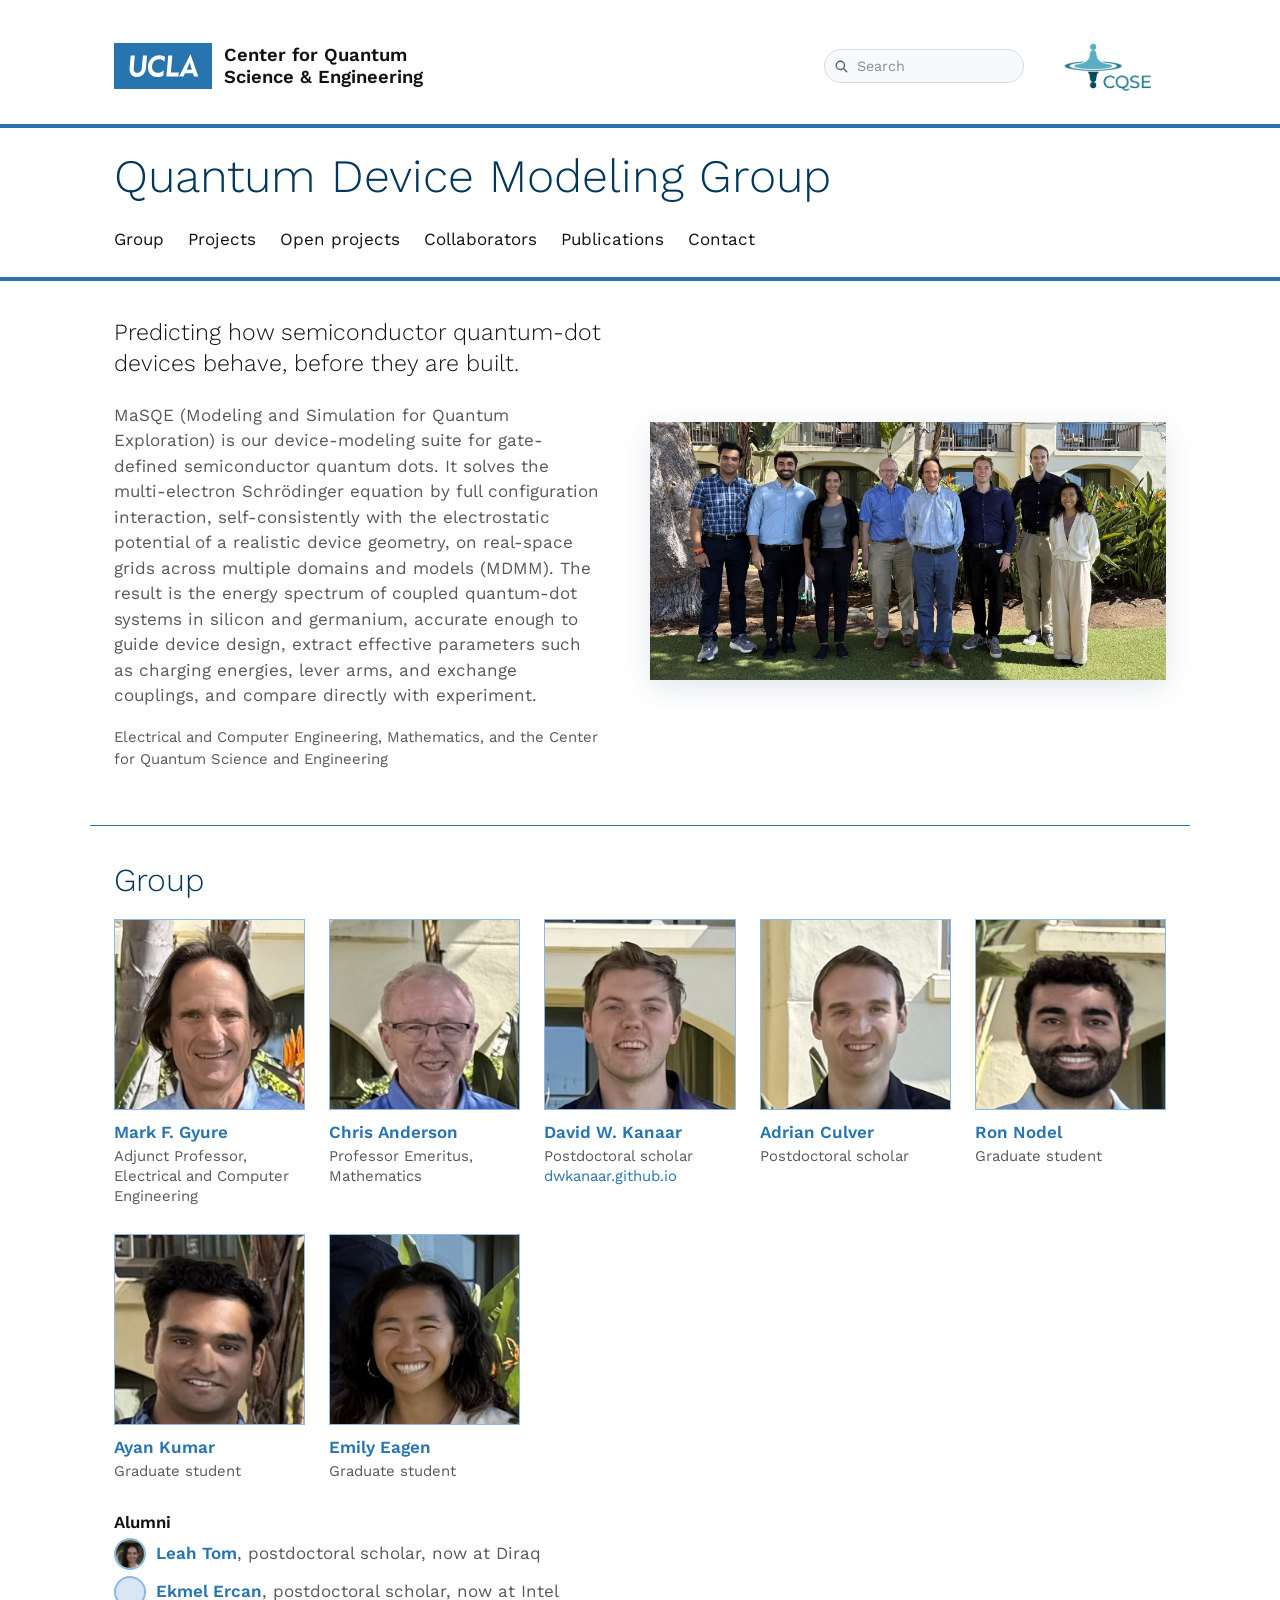
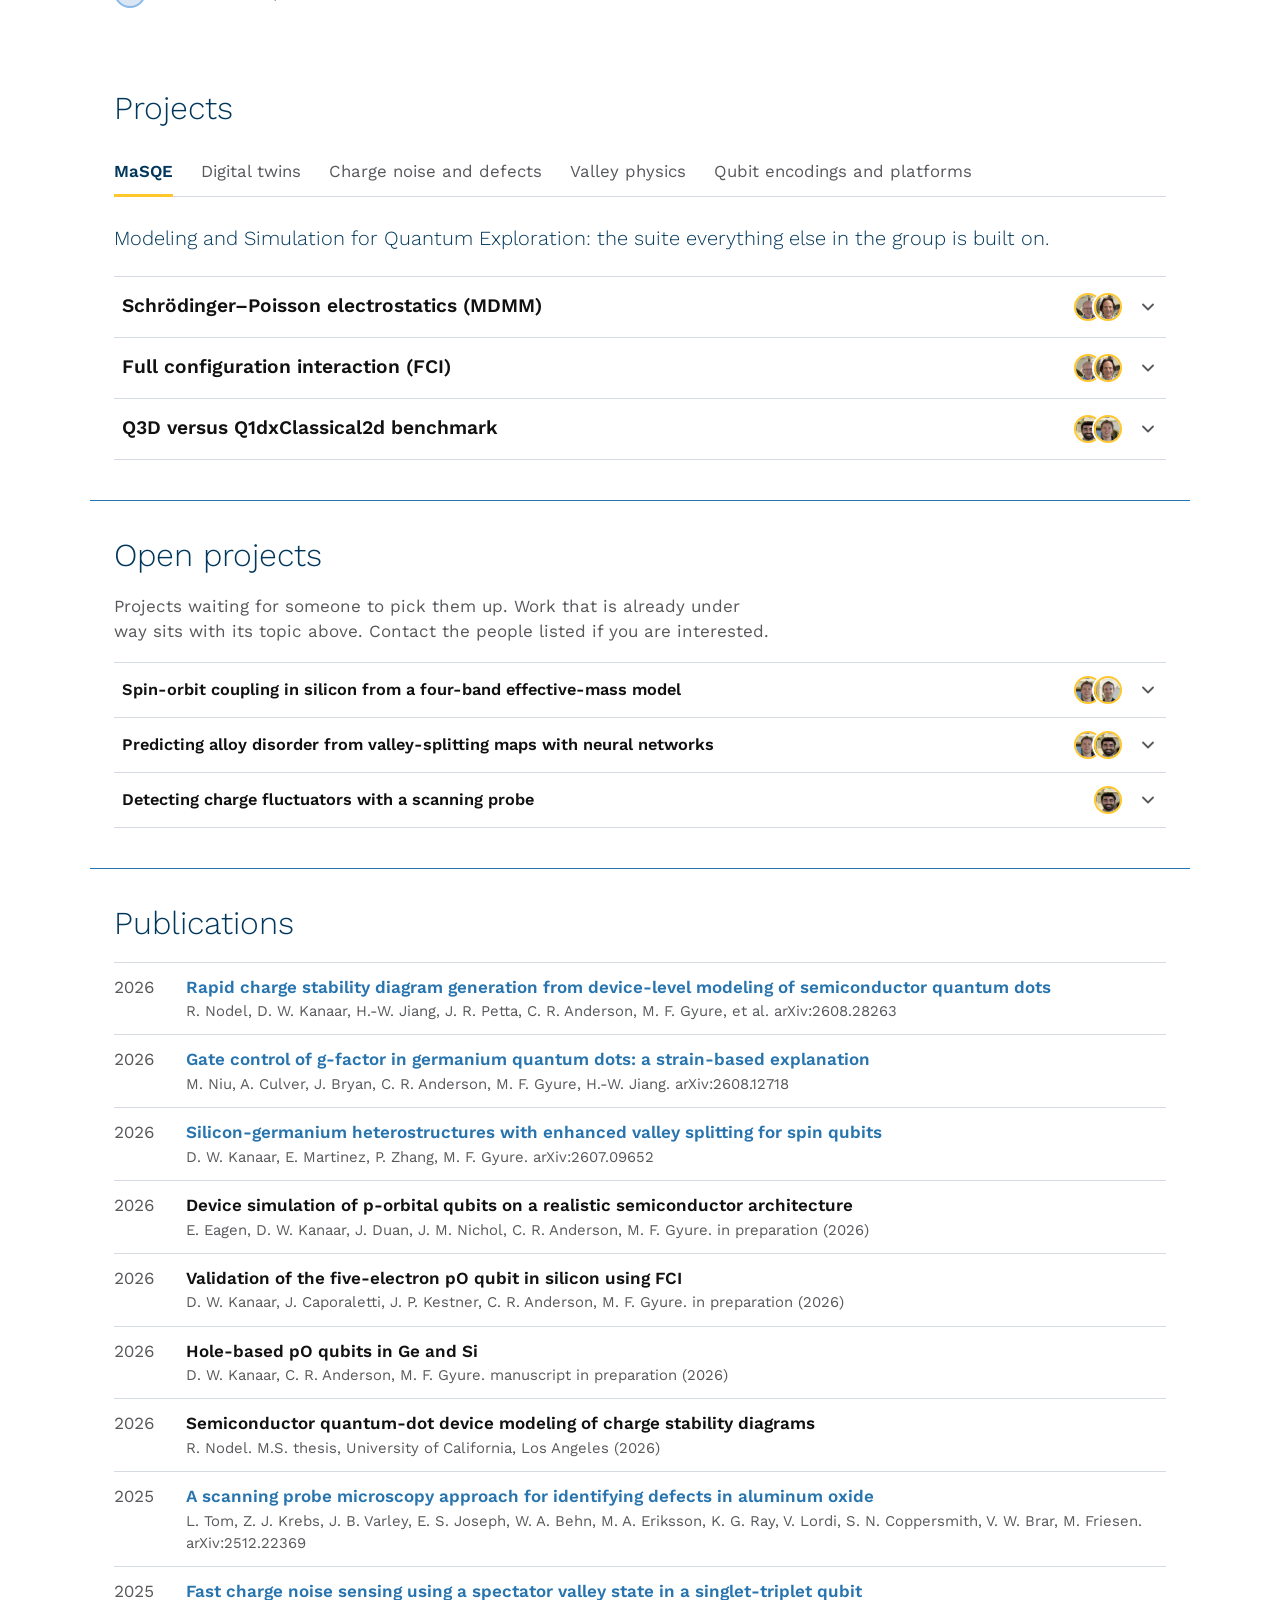
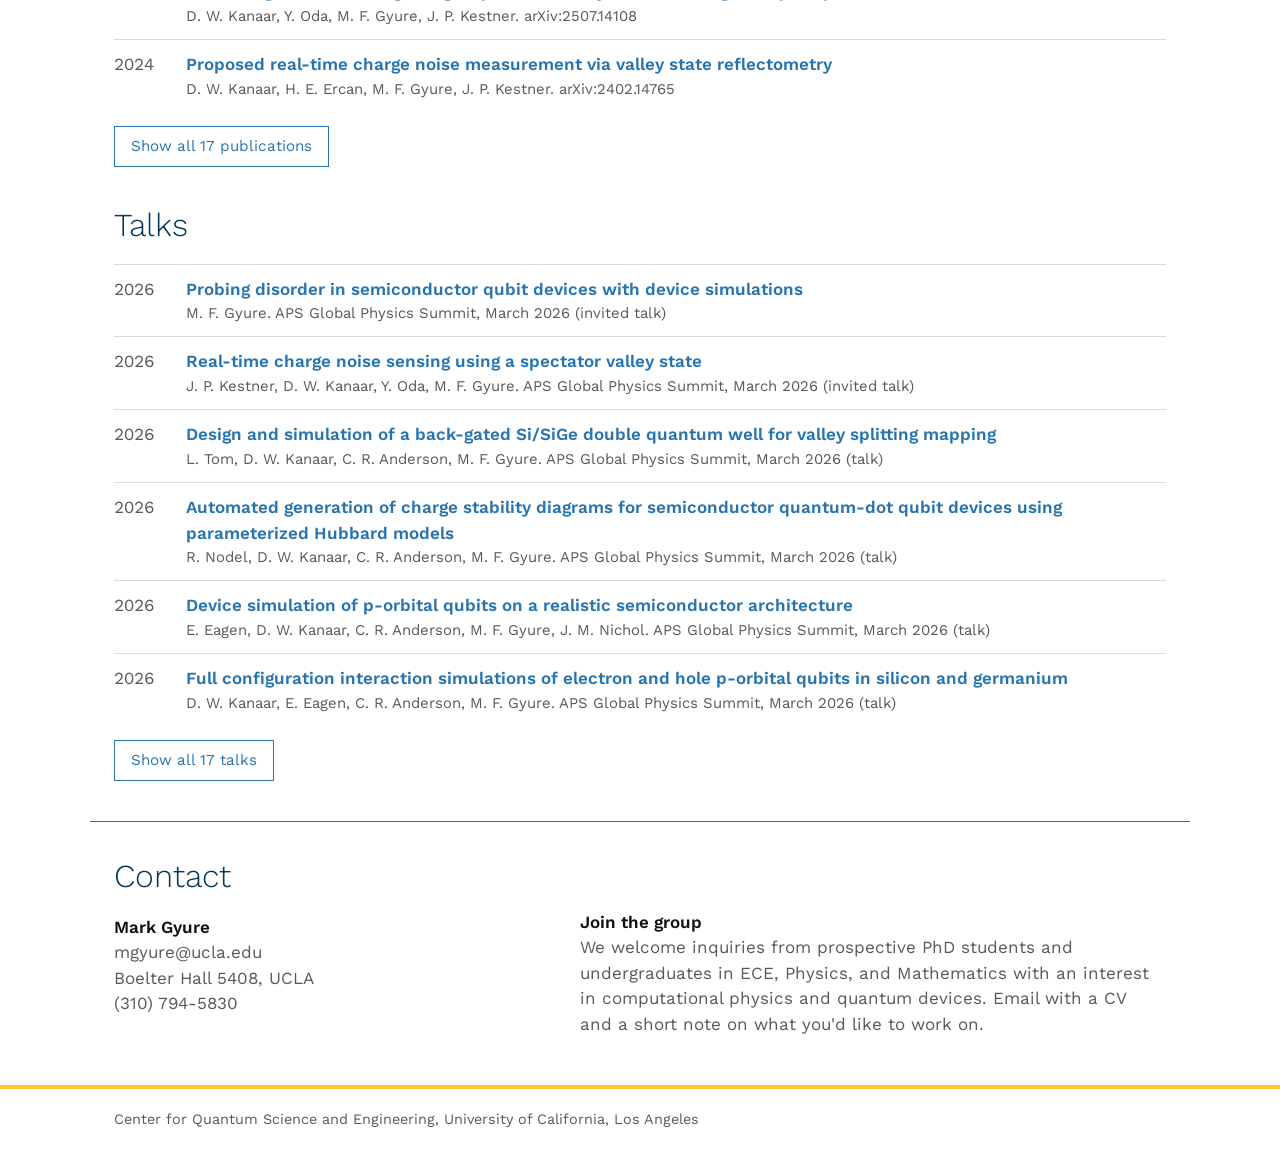
==== commit 4bc2c275: "Add files via upload" ====
--- a/index.html
+++ b/index.html
@@ -7,12 +7,12 @@
 <link rel="preconnect" href="https://fonts.googleapis.com">
 <link rel="preconnect" href="https://fonts.gstatic.com" crossorigin>
 <link href="https://fonts.googleapis.com/css2?family=Work+Sans:wght@300;400;600&display=swap" rel="stylesheet">
-<link rel="stylesheet" href="style.css?v=202610121805">
+<link rel="stylesheet" href="style.css?v=202610130931">
 </head>
 <body>
 <header>
   <div class="wrap lockup">
-    <a class="ucla" href="https://www.cqse.ucla.edu/"><span class="ucla-mark">UCLA</span><span class="ucla-text">Center for Quantum<br>Science &amp; Engineering</span></a>
+    <a class="ucla" href="https://www.cqse.ucla.edu/"><img class="ucla-mark" src="images/logos/ucla.svg" alt="UCLA" width="98" height="46"><span class="ucla-text">Center for Quantum<br>Science &amp; Engineering</span></a>
     <div class="hsearch" role="search"><label class="search-box"><svg class="s-icon" width="15" height="15" viewBox="0 0 20 20" aria-hidden="true"><circle cx="8.5" cy="8.5" r="5.5" fill="none" stroke="currentColor" stroke-width="1.8"/><path d="M13 13l4 4" stroke="currentColor" stroke-width="1.8" stroke-linecap="round"/></svg><span class="visually-hidden">Search the site</span><input type="search" id="proj-search" placeholder="Search" autocomplete="off" spellcheck="false" aria-controls="search-results"><button type="button" class="s-clear" aria-label="Clear search" hidden>&times;</button></label><div id="search-results" class="search-results" hidden></div></div><img class="cqse" src="images/cqse-logo.png" alt="CQSE">
   </div>
   <div class="rule"></div>
@@ -79,7 +79,7 @@
       <p class="muted">The first half of MaSQE is the electrostatics. Its multi-domain, multi-model (MDMM) framework takes a gate layout and a layered material stack, meshes the device by domain, and solves the Poisson equation self-consistently with the confined single-particle states, so that the potential in the quantum well reflects the charge that actually sits there. The result is the confinement landscape of a realistic device: lever arms, dot positions, tunnel barriers, and how all of them move with gate voltage. Every other project in the group starts from this potential.</p>
       <div class="chips"><button type="button" class="chip person" data-person="anderson"><img class="face" src="images/people/anderson.jpg" alt="" width="32" height="32" onerror="this.replaceWith(Object.assign(document.createElement('span'),{className:'face empty'}))">Chris Anderson</button><button type="button" class="chip person" data-person="gyure"><img class="face" src="images/people/gyure.jpg" alt="" width="32" height="32" onerror="this.replaceWith(Object.assign(document.createElement('span'),{className:'face empty'}))">Mark F. Gyure</button></div>
       <div class="muted small">With HRL Laboratories, Malibu</div>
-      <div class="selpubs"><div class="label">Selected publications</div><ul><li><a href="https://arxiv.org/abs/2608.28263">Rapid charge stability diagram generation from device-level modeling of semiconductor quantum dots</a> <span class="muted">(arXiv:2608.28263)</span></li><li><a href="https://pubs.aip.org/aip/apl/article/125/2/024001/3303021">Toward utilizing scanning gate microscopy as a high-resolution probe of valley splitting in Si/SiGe heterostructures</a> <span class="muted">(Applied Physics Letters 125 (2024))</span></li><li><a href="https://arxiv.org/abs/2203.05912">Microwave-frequency scanning gate microscopy of a Si/SiGe double quantum dot</a> <span class="muted">(Nano Letters 22, 4807 (2022))</span></li></ul></div>
+      <div class="selpubs"><div class="label">Selected publications and talks</div><ul><li><a href="https://arxiv.org/abs/2608.28263">Rapid charge stability diagram generation from device-level modeling of semiconductor quantum dots</a> <span class="muted">(arXiv:2608.28263)</span></li><li><a href="https://doi.org/10.1063/5.0217704">Toward utilizing scanning gate microscopy as a high-resolution probe of valley splitting in Si/SiGe heterostructures</a> <span class="muted">(Applied Physics Letters 125, 143504 (2024))</span></li><li><a href="https://arxiv.org/abs/2203.05912">Microwave-frequency scanning gate microscopy of a Si/SiGe double quantum dot</a> <span class="muted">(Nano Letters 22, 4807 (2022))</span></li><li><a href="https://meetings.aps.org/Meeting/MAR22/Session/D39.7">Simulating electron densities obtained in scanning gate microscopy of Si/SiGe quantum dot devices</a> <span class="muted">(APS March Meeting 2022, talk)</span></li></ul></div>
     </div>
   </div></div></div>
 </article>
@@ -91,7 +91,19 @@
       <p class="muted">The second half is the many-body solver. Starting from the MDMM potential, MaSQE solves the multi-electron Schrödinger equation by full configuration interaction on real-space grids, with a continuously adapted orthonormal orbital basis that gives high-precision ground and excited few-electron states. From these come the energy spectra of coupled quantum dots: charging energies, exchange couplings, orbital and valley splittings, and the charge densities of each state. The code was developed with HRL Laboratories and has been used for exchange-only triple-dot qubits, multielectron dots, and the five-electron pO qubit.</p>
       <div class="chips"><button type="button" class="chip person" data-person="anderson"><img class="face" src="images/people/anderson.jpg" alt="" width="32" height="32" onerror="this.replaceWith(Object.assign(document.createElement('span'),{className:'face empty'}))">Chris Anderson</button><button type="button" class="chip person" data-person="gyure"><img class="face" src="images/people/gyure.jpg" alt="" width="32" height="32" onerror="this.replaceWith(Object.assign(document.createElement('span'),{className:'face empty'}))">Mark F. Gyure</button></div>
       <div class="muted small">With Sam Quinn, Andrew Pan, Richard Ross, and Andrey Kiselev (HRL Laboratories, Malibu)</div>
-      <div class="selpubs"><div class="label">Selected publications</div><ul><li><a href="https://arxiv.org/abs/2203.00082">High-precision real-space simulation of electrostatically confined few-electron states</a> <span class="muted">(AIP Advances 12, 065123 (2022))</span></li><li><a href="https://arxiv.org/abs/2303.02958">Multielectron dots provide faster Rabi oscillations when the core electrons are strongly confined</a> <span class="muted">(arXiv:2303.02958)</span></li><li><a href="https://arxiv.org/abs/2001.09240">Resonant exchange operation in triple-quantum-dot qubits for spin–photon transduction</a> <span class="muted">(Quantum Science and Technology 5, 034005 (2020))</span></li><li><span class="name">Validation of the five-electron pO qubit in silicon using FCI</span> <span class="muted">(in preparation (2026))</span></li></ul></div>
+      <div class="selpubs"><div class="label">Selected publications and talks</div><ul><li><span class="name">Validation of the five-electron pO qubit in silicon using FCI</span> <span class="muted">(in preparation (2026))</span></li><li><a href="https://arxiv.org/abs/2303.02958">Multielectron dots provide faster Rabi oscillations when the core electrons are strongly confined</a> <span class="muted">(arXiv:2303.02958)</span></li><li><a href="https://arxiv.org/abs/2203.00082">High-precision real-space simulation of electrostatically confined few-electron states</a> <span class="muted">(AIP Advances 12, 065123 (2022))</span></li><li><a href="https://arxiv.org/abs/2001.09240">Resonant exchange operation in triple-quantum-dot qubits for spin–photon transduction</a> <span class="muted">(Quantum Science and Technology 5, 034005 (2020))</span></li><li><a href="https://meetings.aps.org/Meeting/MAR23/Session/M74.1">The role of Coulomb interactions in few-electron quantum dots in silicon</a> <span class="muted">(APS March Meeting 2023, invited talk)</span></li></ul></div>
+    </div>
+  </div></div></div>
+</article>
+<article class="project acc-item" id="bench" style="--i:2">
+  <h3 class="proj-h"><button type="button" class="acc-toggle proj-toggle" id="bench-btn" aria-expanded="false" aria-controls="bench-body"><span class="proj-title">Q3D versus Q1dxClassical2d benchmark</span><span class="faces" aria-hidden="true"><img class="face" src="images/people/nodel.jpg" alt="" width="28" height="28" onerror="this.replaceWith(Object.assign(document.createElement('span'),{className:'face empty'}))"><img class="face" src="images/people/kanaar.jpg" alt="" width="28" height="28" onerror="this.replaceWith(Object.assign(document.createElement('span'),{className:'face empty'}))"></span><svg class="chev" width="20" height="20" viewBox="0 0 20 20" aria-hidden="true"><path d="M5 7.5l5 5 5-5" fill="none" stroke="currentColor" stroke-width="1.8" stroke-linecap="round" stroke-linejoin="round"/></svg></button></h3>
+  <div class="acc-body" id="bench-body" role="region" aria-labelledby="bench-btn" hidden inert><div class="acc-inner"><div class="proj-grid">
+    <div class="pic"><img src="images/projects/bench.png" alt="" onerror="this.parentNode.innerHTML='<div class=placeholder>'+this.dataset.ph+'</div>'" data-ph="[Q3D and Q1dxClassical2d results side by side for the same device]"></div>
+    <div class="body">
+      <p class="muted">Comparative performance analysis of two device-modeling frameworks within MaSQE, Q3D and Q1dxClassical2d. [Add a longer description and a figure.]</p>
+      <div class="chips"><button type="button" class="chip person" data-person="nodel"><img class="face" src="images/people/nodel.jpg" alt="" width="32" height="32" onerror="this.replaceWith(Object.assign(document.createElement('span'),{className:'face empty'}))">Ron Nodel</button><button type="button" class="chip person" data-person="kanaar"><img class="face" src="images/people/kanaar.jpg" alt="" width="32" height="32" onerror="this.replaceWith(Object.assign(document.createElement('span'),{className:'face empty'}))">David W. Kanaar</button></div>
+      
+      
     </div>
   </div></div></div>
 </article>
@@ -100,10 +112,10 @@
   <div class="acc-body" id="twins-body" role="region" aria-labelledby="twins-btn" hidden inert><div class="acc-inner"><div class="proj-grid">
     <div class="pic"><img src="images/projects/twins.png" alt="" onerror="this.parentNode.innerHTML='<div class=placeholder>'+this.dataset.ph+'</div>'" data-ph="[Nodel et al. 2026, Fig. 3(c): FCI-Hubbard cells overlaid on the experimental P2/P3 map]"></div>
     <div class="body">
-      <p class="muted">Operating spin qubits requires tuning the electron occupancy under each gate, traditionally mapped with charge stability diagrams of occupancy versus two gate voltages. Simulating these pixel by pixel from full device models is accurate but computationally prohibitive for design iteration. Using the MDMM framework, an automated tuning procedure identifies a small set of gate-voltage reference points corresponding to specific charge states, and FCI calculations at those points give charging energies, lever arms, and interdot Coulomb interactions that parameterize a Hubbard model directly. The Hubbard model then reconstructs the full diagram efficiently, enabling rapid pre-fabrication optimization of gate geometry and voltage ranges. The method is validated against bias-sweep simulations and experimental data from an Intel Tunnel Falls Si/SiGe device. The framework also identifies experimentally accessible Hubbard parameters for analog quantum simulation and is being extended to non-constant lever arms and tunnel couplings near the tie-bar region used for Pauli-blockade readout.</p>
+      <p class="muted">Operating spin qubits requires tuning the electron occupancy under each gate, traditionally mapped with charge stability diagrams of occupancy versus two gate voltages. Simulating these pixel by pixel from full device models is accurate but computationally prohibitive for design iteration. Using the MDMM framework, an automated tuning procedure identifies a small set of gate-voltage reference points corresponding to specific charge states, and FCI calculations at those points give charging energies, lever arms, and interdot Coulomb interactions that parameterize a Hubbard model directly. The Hubbard model then reconstructs the full diagram efficiently, enabling rapid pre-fabrication optimization of gate geometry and voltage ranges. The method is validated against bias-sweep simulations and experimental data from an Intel Tunnel Falls Si/SiGe device. The framework also identifies experimentally accessible Hubbard parameters for analog quantum simulation.</p><div class="sub acc-item"><button type="button" class="acc-toggle sub-toggle" aria-expanded="false" aria-controls="twins-s0"><span class="sub-title">Tie-bar region of charge stability diagrams</span><svg class="chev" width="20" height="20" viewBox="0 0 20 20" aria-hidden="true"><path d="M5 7.5l5 5 5-5" fill="none" stroke="currentColor" stroke-width="1.8" stroke-linecap="round" stroke-linejoin="round"/></svg></button><div class="acc-body" id="twins-s0" hidden inert><div class="acc-inner"><p class="muted">Extension of the digital-twin work to accurately model non-constant lever arms and tunnel couplings near the (1,0)/(0,1) boundary during Pauli-blockade readout.</p><div class="who small">David Kanaar and Ron Nodel</div></div></div></div>
       <div class="chips"><button type="button" class="chip person" data-person="nodel"><img class="face" src="images/people/nodel.jpg" alt="" width="32" height="32" onerror="this.replaceWith(Object.assign(document.createElement('span'),{className:'face empty'}))">Ron Nodel</button><button type="button" class="chip person" data-person="kanaar"><img class="face" src="images/people/kanaar.jpg" alt="" width="32" height="32" onerror="this.replaceWith(Object.assign(document.createElement('span'),{className:'face empty'}))">David W. Kanaar</button><button type="button" class="chip person" data-person="anderson"><img class="face" src="images/people/anderson.jpg" alt="" width="32" height="32" onerror="this.replaceWith(Object.assign(document.createElement('span'),{className:'face empty'}))">Chris Anderson</button><button type="button" class="chip person" data-person="gyure"><img class="face" src="images/people/gyure.jpg" alt="" width="32" height="32" onerror="this.replaceWith(Object.assign(document.createElement('span'),{className:'face empty'}))">Mark F. Gyure</button></div>
       <div class="muted small">With Hong-Wen Jiang and Jason Petta (UCLA)</div>
-      <div class="selpubs"><div class="label">Selected publications</div><ul><li><a href="https://arxiv.org/abs/2608.28263">Rapid charge stability diagram generation from device-level modeling of semiconductor quantum dots</a> <span class="muted">(arXiv:2608.28263)</span></li><li><span class="name">Automated generation of charge stability diagrams for semiconductor quantum-dot qubit devices using parameterized Hubbard models</span> <span class="muted">(APS Global Physics Summit, March 2026 (talk))</span></li><li><span class="name">Semiconductor quantum-dot device modeling of charge stability diagrams</span> <span class="muted">(M.S. thesis, University of California, Los Angeles (2026))</span></li></ul></div>
+      <div class="selpubs"><div class="label">Selected publications and talks</div><ul><li><a href="https://arxiv.org/abs/2608.28263">Rapid charge stability diagram generation from device-level modeling of semiconductor quantum dots</a> <span class="muted">(arXiv:2608.28263)</span></li><li><span class="name">Semiconductor quantum-dot device modeling of charge stability diagrams</span> <span class="muted">(M.S. thesis, University of California, Los Angeles (2026))</span></li><li><a href="https://meetings-archive.aps.org/smt/2026/mar-u10/3/">Automated generation of charge stability diagrams for semiconductor quantum-dot qubit devices using parameterized Hubbard models</a> <span class="muted">(APS Global Physics Summit, March 2026, talk)</span></li></ul></div>
     </div>
   </div></div></div>
 </article>
@@ -127,7 +139,7 @@
       <p class="muted">Charge noise in spin qubit devices is often dominated by individual two-level fluctuators (TLFs), charge traps that switch between two states and shift the dot energies. Fundamental limits on gate fidelities are likely to sit at the materials and device level, so knowing where these fluctuators are is a first step toward removing them. Combining high-precision simulations of realistic devices with experimental data, we developed a procedure that triangulates the spatial location of individual charge fluctuators from their signatures on different gates. The procedure is general and can be applied to data from any spin qubit device. [Add the TLF paper and a figure.]</p>
       <div class="chips"><button type="button" class="chip person" data-person="gyure"><img class="face" src="images/people/gyure.jpg" alt="" width="32" height="32" onerror="this.replaceWith(Object.assign(document.createElement('span'),{className:'face empty'}))">Mark F. Gyure</button><button type="button" class="chip person" data-person="anderson"><img class="face" src="images/people/anderson.jpg" alt="" width="32" height="32" onerror="this.replaceWith(Object.assign(document.createElement('span'),{className:'face empty'}))">Chris Anderson</button><button type="button" class="chip person" data-person="tom"><img class="face alum" src="images/people/tom.jpg" alt="" width="32" height="32" onerror="this.replaceWith(Object.assign(document.createElement('span'),{className:'face alum empty'}))">Leah Tom <span class="muted small">(alumni)</span></button></div>
       <div class="muted small">With J. P. Kestner (UMBC) and John Nichol (University of Rochester)</div>
-      <div class="selpubs"><div class="label">Selected publications</div><ul><li><a href="https://meetings-archive.aps.org/smt/2026/mar-f10/1/">Probing disorder in semiconductor qubit devices with device simulations</a> <span class="muted">(APS Global Physics Summit, March 2026 (invited talk))</span></li></ul></div>
+      <div class="selpubs"><div class="label">Selected publications and talks</div><ul><li><a href="https://meetings-archive.aps.org/smt/2026/mar-f10/1/">Probing disorder in semiconductor qubit devices with device simulations</a> <span class="muted">(APS Global Physics Summit, March 2026, invited talk)</span></li><li><a href="https://meetings-archive.aps.org/smt/2025/mar-n01/2/">Spatial triangulation and characterization of two-level fluctuators in Si/SiGe quantum dot devices</a> <span class="muted">(APS Global Physics Summit, March 2025, talk)</span></li><li><span class="name">Spatial triangulation of two-level fluctuators in Si/SiGe quantum dot devices</span> <span class="muted">(Silicon Quantum Electronics Workshop 2025, talk)</span></li></ul></div>
     </div>
   </div></div></div>
 </article>
@@ -136,10 +148,10 @@
   <div class="acc-body" id="noise-body" role="region" aria-labelledby="noise-btn" hidden inert><div class="acc-inner"><div class="proj-grid">
     <div class="pic"><img src="images/projects/noise.png" alt="" onerror="this.parentNode.innerHTML='<div class=placeholder>'+this.dataset.ph+'</div>'" data-ph="[Kanaar et al. 2025, Fig. 1: spectator-valley singlet-triplet level diagram]"></div>
     <div class="body">
-      <p class="muted">Charge noise is the dominant error source in semiconductor spin qubits, but in situ characterization is difficult because measuring the logical state induces collapse. This project introduces a non-demolition probe that reads out the valley degree of freedom: interface steps and alloy disorder give valley states a transition dipole that couples to an on-chip microwave resonator, so valley-splitting fluctuations can be tracked dispersively without disturbing the spin state. Analytical signal-to-noise calculations and tight-binding simulations confirm sub-millisecond measurement times at unity signal-to-noise. We extended this to two-electron singlet-triplet qubits by initializing a spectator electron in an excited valley state to continuously monitor exchange fluctuations during logic gates, enabling real-time recalibration and feedforward correction. We are now examining whether the same approach applies to three-electron exchange-only qubits, which have become prominent in large-scale devices.</p>
+      <p class="muted">Charge noise is the dominant error source in semiconductor spin qubits, but in situ characterization is difficult because measuring the logical state induces collapse. This project introduces a non-demolition probe that reads out the valley degree of freedom: interface steps and alloy disorder give valley states a transition dipole that couples to an on-chip microwave resonator, so valley-splitting fluctuations can be tracked dispersively without disturbing the spin state. Analytical signal-to-noise calculations and tight-binding simulations confirm sub-millisecond measurement times at unity signal-to-noise. We extended this to two-electron singlet-triplet qubits by initializing a spectator electron in an excited valley state to continuously monitor exchange fluctuations during logic gates, enabling real-time recalibration and feedforward correction.</p><div class="sub acc-item"><button type="button" class="acc-toggle sub-toggle" aria-expanded="false" aria-controls="noise-s0"><span class="sub-title">A valley-splitting probe for the three-electron exchange-only qubit</span><svg class="chev" width="20" height="20" viewBox="0 0 20 20" aria-hidden="true"><path d="M5 7.5l5 5 5-5" fill="none" stroke="currentColor" stroke-width="1.8" stroke-linecap="round" stroke-linejoin="round"/></svg></button><div class="acc-body" id="noise-s0" hidden inert><div class="acc-inner"><p class="muted">Non-demolition valley reflectometry has been developed for Loss-DiVincenzo and singlet-triplet qubits, but its application to three-electron exchange-only qubits is unexplored. This project formulates a three-electron Hamiltonian with an excited valley state and models how charge noise maps into the dispersive response of a coupled resonator, an in situ diagnostic for all-electrical qubit architectures.</p><div class="who small">David Kanaar and Joshua White (in progress)</div></div></div></div>
       <div class="chips"><button type="button" class="chip person" data-person="kanaar"><img class="face" src="images/people/kanaar.jpg" alt="" width="32" height="32" onerror="this.replaceWith(Object.assign(document.createElement('span'),{className:'face empty'}))">David W. Kanaar</button><button type="button" class="chip person" data-person="gyure"><img class="face" src="images/people/gyure.jpg" alt="" width="32" height="32" onerror="this.replaceWith(Object.assign(document.createElement('span'),{className:'face empty'}))">Mark F. Gyure</button><button type="button" class="chip person" data-person="ercan"><img class="face alum" src="images/people/ercan.jpg" alt="" width="32" height="32" onerror="this.replaceWith(Object.assign(document.createElement('span'),{className:'face alum empty'}))">Ekmel Ercan <span class="muted small">(alumni)</span></button></div>
-      <div class="muted small">With J. P. Kestner and Yasuo Oda (University of Maryland, Baltimore County), and John Nichol (University of Rochester)</div>
-      <div class="selpubs"><div class="label">Selected publications</div><ul><li><a href="https://arxiv.org/abs/2507.14108">Fast charge noise sensing using a spectator valley state in a singlet-triplet qubit</a> <span class="muted">(arXiv:2507.14108)</span></li><li><a href="https://arxiv.org/abs/2402.14765">Proposed real-time charge noise measurement via valley state reflectometry</a> <span class="muted">(arXiv:2402.14765)</span></li><li><span class="name">Fast charge noise sensing in singlet-triplet qubits</span> <span class="muted">(Silicon Quantum Electronics Workshop 2025 (talk))</span></li><li><span class="name">Spectator valley state sensing for singlet-triplet qubits</span> <span class="muted">(APS March Meeting 2025 (talk))</span></li><li><span class="name">In-situ charge noise probe through the valley splitting</span> <span class="muted">(APS March Meeting 2024 (talk))</span></li></ul></div>
+      <div class="muted small">With J. P. Kestner and Yasuo Oda (University of Maryland, Baltimore County), John Nichol (University of Rochester), and Joshua White (University of Texas at El Paso)</div>
+      <div class="selpubs"><div class="label">Selected publications and talks</div><ul><li><a href="https://arxiv.org/abs/2507.14108">Fast charge noise sensing using a spectator valley state in a singlet-triplet qubit</a> <span class="muted">(arXiv:2507.14108)</span></li><li><a href="https://arxiv.org/abs/2402.14765">Proposed real-time charge noise measurement via valley state reflectometry</a> <span class="muted">(arXiv:2402.14765)</span></li><li><a href="https://meetings-archive.aps.org/smt/2026/mar-b10/1/">Real-time charge noise sensing using a spectator valley state</a> <span class="muted">(APS Global Physics Summit, March 2026, invited talk)</span></li><li><a href="https://meetings-archive.aps.org/smt/2025/mar-n01/11/">Resonant probing of charge noise through singlet-triplet silicon spin qubit valley states</a> <span class="muted">(APS Global Physics Summit, March 2025, talk)</span></li><li><span class="name">Fast charge noise sensing in singlet-triplet qubits</span> <span class="muted">(Silicon Quantum Electronics Workshop 2025, talk)</span></li><li><a href="https://meetings-archive.aps.org/mar/2024/a46/9/">In-situ charge noise probe through the valley splitting</a> <span class="muted">(APS March Meeting 2024, talk)</span></li></ul></div>
     </div>
   </div></div></div>
 </article>
@@ -163,19 +175,31 @@
       <p class="muted">Electrons in strained silicon quantum wells carry a low-lying valley degeneracy whose splitting is set by atomic-scale alloy disorder at the Si/SiGe interface. Small or random valley splittings are therefore a primary obstacle to reliable spin-qubit operation, initialization, and readout. This project shows that simple heterostructure engineering can guarantee a large valley splitting. Using one-dimensional tight-binding device-scale simulations (2k0 theory) that incorporate atomistic alloy disorder, we identified an unorthodox stack, a narrow quantum well combined with a small Ge spike and a pure-Ge cap, that consistently yields valley splittings of 1 to 5 meV across disorder realizations, corroborated by density functional theory. If realized experimentally, this design effectively removes valley splitting as an existential bottleneck for large-scale SiGe quantum processors. The germanium-spike idea builds on earlier experimental work by group alumni.</p>
       <div class="chips"><button type="button" class="chip person" data-person="kanaar"><img class="face" src="images/people/kanaar.jpg" alt="" width="32" height="32" onerror="this.replaceWith(Object.assign(document.createElement('span'),{className:'face empty'}))">David W. Kanaar</button><button type="button" class="chip person" data-person="gyure"><img class="face" src="images/people/gyure.jpg" alt="" width="32" height="32" onerror="this.replaceWith(Object.assign(document.createElement('span'),{className:'face empty'}))">Mark F. Gyure</button><button type="button" class="chip person" data-person="anderson"><img class="face" src="images/people/anderson.jpg" alt="" width="32" height="32" onerror="this.replaceWith(Object.assign(document.createElement('span'),{className:'face empty'}))">Chris Anderson</button><button type="button" class="chip person" data-person="tom"><img class="face alum" src="images/people/tom.jpg" alt="" width="32" height="32" onerror="this.replaceWith(Object.assign(document.createElement('span'),{className:'face alum empty'}))">Leah Tom <span class="muted small">(alumni)</span></button><button type="button" class="chip person" data-person="ercan"><img class="face alum" src="images/people/ercan.jpg" alt="" width="32" height="32" onerror="this.replaceWith(Object.assign(document.createElement('span'),{className:'face alum empty'}))">Ekmel Ercan <span class="muted small">(alumni)</span></button></div>
       <div class="muted small">With Efrain Martinez (UCLA), Peihong Zhang (University at Buffalo), and Vince Lordi and Joel Varley (Lawrence Livermore National Laboratory)</div>
-      <div class="selpubs"><div class="label">Selected publications</div><ul><li><a href="https://arxiv.org/abs/2607.09652">Silicon-germanium heterostructures with enhanced valley splitting for spin qubits</a> <span class="muted">(arXiv:2607.09652)</span></li><li><a href="https://arxiv.org/abs/2104.08232">Valley splittings in Si/SiGe quantum dots with a germanium spike in the silicon well</a> <span class="muted">(Physical Review B 104, 085406 (2021))</span></li></ul></div>
+      <div class="selpubs"><div class="label">Selected publications and talks</div><ul><li><a href="https://arxiv.org/abs/2607.09652">Silicon-germanium heterostructures with enhanced valley splitting for spin qubits</a> <span class="muted">(arXiv:2607.09652)</span></li><li><a href="https://arxiv.org/abs/2104.08232">Valley splittings in Si/SiGe quantum dots with a germanium spike in the silicon well</a> <span class="muted">(Physical Review B 104, 085406 (2021))</span></li></ul></div>
     </div>
   </div></div></div>
 </article>
 <article class="project acc-item flip" id="dqw" style="--i:1">
-  <h3 class="proj-h"><button type="button" class="acc-toggle proj-toggle" id="dqw-btn" aria-expanded="false" aria-controls="dqw-body"><span class="proj-title">Mapping valley splitting with a double quantum well and a scanning gate</span><span class="faces" aria-hidden="true"><img class="face" src="images/people/anderson.jpg" alt="" width="28" height="28" onerror="this.replaceWith(Object.assign(document.createElement('span'),{className:'face empty'}))"><img class="face" src="images/people/gyure.jpg" alt="" width="28" height="28" onerror="this.replaceWith(Object.assign(document.createElement('span'),{className:'face empty'}))"><img class="face alum" src="images/people/tom.jpg" alt="" width="28" height="28" onerror="this.replaceWith(Object.assign(document.createElement('span'),{className:'face alum empty'}))"><img class="face alum" src="images/people/ercan.jpg" alt="" width="28" height="28" onerror="this.replaceWith(Object.assign(document.createElement('span'),{className:'face alum empty'}))"></span><svg class="chev" width="20" height="20" viewBox="0 0 20 20" aria-hidden="true"><path d="M5 7.5l5 5 5-5" fill="none" stroke="currentColor" stroke-width="1.8" stroke-linecap="round" stroke-linejoin="round"/></svg></button></h3>
+  <h3 class="proj-h"><button type="button" class="acc-toggle proj-toggle" id="dqw-btn" aria-expanded="false" aria-controls="dqw-body"><span class="proj-title">Mapping valley splitting with a double quantum well and a scanning gate</span><span class="faces" aria-hidden="true"><img class="face" src="images/people/kanaar.jpg" alt="" width="28" height="28" onerror="this.replaceWith(Object.assign(document.createElement('span'),{className:'face empty'}))"><img class="face" src="images/people/anderson.jpg" alt="" width="28" height="28" onerror="this.replaceWith(Object.assign(document.createElement('span'),{className:'face empty'}))"><img class="face" src="images/people/gyure.jpg" alt="" width="28" height="28" onerror="this.replaceWith(Object.assign(document.createElement('span'),{className:'face empty'}))"><img class="face alum" src="images/people/tom.jpg" alt="" width="28" height="28" onerror="this.replaceWith(Object.assign(document.createElement('span'),{className:'face alum empty'}))"><img class="face alum" src="images/people/ercan.jpg" alt="" width="28" height="28" onerror="this.replaceWith(Object.assign(document.createElement('span'),{className:'face alum empty'}))"></span><svg class="chev" width="20" height="20" viewBox="0 0 20 20" aria-hidden="true"><path d="M5 7.5l5 5 5-5" fill="none" stroke="currentColor" stroke-width="1.8" stroke-linecap="round" stroke-linejoin="round"/></svg></button></h3>
   <div class="acc-body" id="dqw-body" role="region" aria-labelledby="dqw-btn" hidden inert><div class="acc-inner"><div class="proj-grid">
     <div class="pic"><img src="images/projects/dqw.png" alt="" onerror="this.parentNode.innerHTML='<div class=placeholder>'+this.dataset.ph+'</div>'" data-ph="[Leah Tom APS 2026 slide or Cakar et al. 2024 device schematic: back-gated double quantum well with SGM tip]"></div>
     <div class="body">
       <p class="muted">Spatial variations in valley splitting are a challenge for high-fidelity Si/SiGe quantum dot qubits, because low-lying valley states lead to leakage outside the logical subspace. We designed a back-gated Si/SiGe double quantum well for spatial mapping of valley splitting with a scanning gate microscope. The lower well serves as an electron reservoir while the upper well hosts a tip-induced quantum dot, and a resonator integrated in the tip couples to dot transitions for pulsed-gate spectroscopy of the valley splitting. Inter-well spacing, well depth, and well width are optimized for sufficient tunnel coupling between dot and reservoir. Earlier simulations showed that a tip-induced dot formed near source and drain electrodes can be moved adiabatically far from the gates, so that changes in valley splitting across an interface defect can be detected. The platform allows mapping before gate deposition and deterministic placement of qubits where the splitting is large.</p>
-      <div class="chips"><button type="button" class="chip person" data-person="anderson"><img class="face" src="images/people/anderson.jpg" alt="" width="32" height="32" onerror="this.replaceWith(Object.assign(document.createElement('span'),{className:'face empty'}))">Chris Anderson</button><button type="button" class="chip person" data-person="gyure"><img class="face" src="images/people/gyure.jpg" alt="" width="32" height="32" onerror="this.replaceWith(Object.assign(document.createElement('span'),{className:'face empty'}))">Mark F. Gyure</button><button type="button" class="chip person" data-person="tom"><img class="face alum" src="images/people/tom.jpg" alt="" width="32" height="32" onerror="this.replaceWith(Object.assign(document.createElement('span'),{className:'face alum empty'}))">Leah Tom <span class="muted small">(alumni)</span></button><button type="button" class="chip person" data-person="ercan"><img class="face alum" src="images/people/ercan.jpg" alt="" width="32" height="32" onerror="this.replaceWith(Object.assign(document.createElement('span'),{className:'face alum empty'}))">Ekmel Ercan <span class="muted small">(alumni)</span></button></div>
+      <div class="chips"><button type="button" class="chip person" data-person="kanaar"><img class="face" src="images/people/kanaar.jpg" alt="" width="32" height="32" onerror="this.replaceWith(Object.assign(document.createElement('span'),{className:'face empty'}))">David W. Kanaar</button><button type="button" class="chip person" data-person="anderson"><img class="face" src="images/people/anderson.jpg" alt="" width="32" height="32" onerror="this.replaceWith(Object.assign(document.createElement('span'),{className:'face empty'}))">Chris Anderson</button><button type="button" class="chip person" data-person="gyure"><img class="face" src="images/people/gyure.jpg" alt="" width="32" height="32" onerror="this.replaceWith(Object.assign(document.createElement('span'),{className:'face empty'}))">Mark F. Gyure</button><button type="button" class="chip person" data-person="tom"><img class="face alum" src="images/people/tom.jpg" alt="" width="32" height="32" onerror="this.replaceWith(Object.assign(document.createElement('span'),{className:'face alum empty'}))">Leah Tom <span class="muted small">(alumni)</span></button><button type="button" class="chip person" data-person="ercan"><img class="face alum" src="images/people/ercan.jpg" alt="" width="32" height="32" onerror="this.replaceWith(Object.assign(document.createElement('span'),{className:'face alum empty'}))">Ekmel Ercan <span class="muted small">(alumni)</span></button></div>
       <div class="muted small">With Efe Cakar, Harry Levinson, Avery Jackman, and Jason Petta (UCLA), Gordian Fuchs (Princeton), and Yun-Pil Shim (UTEP)</div>
-      <div class="selpubs"><div class="label">Selected publications</div><ul><li><a href="https://meetings-archive.aps.org/smt/2026/mar-f10/2/">Design and simulation of a back-gated Si/SiGe double quantum well for valley splitting mapping</a> <span class="muted">(APS Global Physics Summit, March 2026 (talk))</span></li><li><a href="https://pubs.aip.org/aip/apl/article/125/2/024001/3303021">Toward utilizing scanning gate microscopy as a high-resolution probe of valley splitting in Si/SiGe heterostructures</a> <span class="muted">(Applied Physics Letters 125 (2024))</span></li><li><a href="https://meetings-archive.aps.org/smt/2026/mar-f10/1/">Probing disorder in semiconductor qubit devices with device simulations</a> <span class="muted">(APS Global Physics Summit, March 2026 (invited talk))</span></li></ul></div>
+      <div class="selpubs"><div class="label">Selected publications and talks</div><ul><li><a href="https://doi.org/10.1063/5.0217704">Toward utilizing scanning gate microscopy as a high-resolution probe of valley splitting in Si/SiGe heterostructures</a> <span class="muted">(Applied Physics Letters 125, 143504 (2024))</span></li><li><a href="https://meetings-archive.aps.org/smt/2026/mar-f10/1/">Probing disorder in semiconductor qubit devices with device simulations</a> <span class="muted">(APS Global Physics Summit, March 2026, invited talk)</span></li><li><a href="https://meetings-archive.aps.org/smt/2026/mar-f10/2/">Design and simulation of a back-gated Si/SiGe double quantum well for valley splitting mapping</a> <span class="muted">(APS Global Physics Summit, March 2026, talk)</span></li><li><a href="https://meetings-archive.aps.org/mar/2024/b46/9/">Characterizing valley splitting in Si/SiGe quantum devices using a scanning gate microscope tip-induced quantum dot</a> <span class="muted">(APS March Meeting 2024, talk)</span></li></ul></div>
+    </div>
+  </div></div></div>
+</article>
+<article class="project acc-item" id="vex" style="--i:2">
+  <h3 class="proj-h"><button type="button" class="acc-toggle proj-toggle" id="vex-btn" aria-expanded="false" aria-controls="vex-body"><span class="proj-title">A new valley-exchange Hamiltonian from intervalley tunnel coupling</span><span class="faces" aria-hidden="true"><img class="face" src="images/people/kanaar.jpg" alt="" width="28" height="28" onerror="this.replaceWith(Object.assign(document.createElement('span'),{className:'face empty'}))"></span><svg class="chev" width="20" height="20" viewBox="0 0 20 20" aria-hidden="true"><path d="M5 7.5l5 5 5-5" fill="none" stroke="currentColor" stroke-width="1.8" stroke-linecap="round" stroke-linejoin="round"/></svg></button></h3>
+  <div class="acc-body" id="vex-body" role="region" aria-labelledby="vex-btn" hidden inert><div class="acc-inner"><div class="proj-grid">
+    <div class="pic"><img src="images/projects/vex.png" alt="" onerror="this.parentNode.innerHTML='<div class=placeholder>'+this.dataset.ph+'</div>'" data-ph="[Figure from the working manuscript: the exchange channels and how they depend on the valley configuration]"></div>
+    <div class="body">
+      <p class="muted">Electron exchange in double quantum dots is usually modeled as a scalar Heisenberg interaction J, but intervalley tunnel coupling in silicon allows valley flips during hopping. A Schrieffer-Wolff transformation of a two-site Fermi-Hubbard model with all six doubly occupied states gives an effective Hamiltonian with three exchange channels (ordinary hopping, intervalley hopping, and their interference), so exchange strength is valley-configuration dependent and can be fully suppressed when the couplings align. A spin-valley cross term lets ordinary exchange pulses rotate or flip valley states, a new mechanism for valley manipulation and phase measurement. Builds on D. J. King et al., arXiv:2607.09638 (2026). Working manuscript.</p>
+      <div class="chips"><button type="button" class="chip person" data-person="kanaar"><img class="face" src="images/people/kanaar.jpg" alt="" width="32" height="32" onerror="this.replaceWith(Object.assign(document.createElement('span'),{className:'face empty'}))">David W. Kanaar</button></div>
+      
+      
     </div>
   </div></div></div>
 </article>
@@ -187,19 +211,19 @@
       <p class="muted">The p-orbital (pO) qubit encodes quantum information in the orbital degree of freedom of a five-electron silicon dot, controlled by tuning the anisotropy of the confinement potential. Three projects test the idea from the device level up.</p><div class="sub acc-item"><button type="button" class="acc-toggle sub-toggle" aria-expanded="false" aria-controls="po-s0"><span class="sub-title">Device simulation of pO qubits on a realistic architecture</span><svg class="chev" width="20" height="20" viewBox="0 0 20 20" aria-hidden="true"><path d="M5 7.5l5 5 5-5" fill="none" stroke="currentColor" stroke-width="1.8" stroke-linecap="round" stroke-linejoin="round"/></svg></button><div class="acc-body" id="po-s0" hidden inert><div class="acc-inner"><p class="muted">We simulated a three-dot linear array (Intel Tunnel Falls) using coupled Schrödinger-Poisson electrostatics with full configuration interaction, and compared the results against detuning-axis pulsed spectroscopy (DAPS) measurements from the Nichol group. The single-electron comparison validates valley and orbital energies, while the five-electron spectra show strong agreement, quantifying how gate voltages govern dot anisotropy and orbital splitting to guide pO qubit design.</p></div></div></div><div class="sub acc-item"><button type="button" class="acc-toggle sub-toggle" aria-expanded="false" aria-controls="po-s1"><span class="sub-title">FCI validation of the five-electron pO qubit</span><svg class="chev" width="20" height="20" viewBox="0 0 20 20" aria-hidden="true"><path d="M5 7.5l5 5 5-5" fill="none" stroke="currentColor" stroke-width="1.8" stroke-linecap="round" stroke-linejoin="round"/></svg></button><div class="acc-body" id="po-s1" hidden inert><div class="acc-inner"><p class="muted">The pO qubit was conceived in a non-interacting shell-filling picture in which four electrons fill the s orbital and the fifth occupies the p manifold, insulating the logical states from electric-dipole charge noise. Using FCI across a range of valley splittings we asked whether this picture survives the Coulomb interaction. Interacting eigenstates spread into higher orbital shells, but exact symmetries of the Hamiltonian (rotation, in-plane reflection, parity) guarantee degenerate ground states with zero dipole moment. Above a valley-splitting crossover near 50 μeV the quadrupole coupling needed for control is preserved, validating pO operation in high-valley-splitting Si/SiGe devices.</p></div></div></div><div class="sub acc-item"><button type="button" class="acc-toggle sub-toggle" aria-expanded="false" aria-controls="po-s2"><span class="sub-title">Hole-based pO qubits in Ge and Si</span><svg class="chev" width="20" height="20" viewBox="0 0 20 20" aria-hidden="true"><path d="M5 7.5l5 5 5-5" fill="none" stroke="currentColor" stroke-width="1.8" stroke-linecap="round" stroke-linejoin="round"/></svg></button><div class="acc-body" id="po-s2" hidden inert><div class="acc-inner"><p class="muted">Holes need only three carriers instead of five to reach the p-like manifold, offer enhanced tunability through strong spin-orbit coupling, and have no sample-dependent valley-splitting randomness. Using FCI with analytical confinement potentials we assess whether hole pO qubits in strained Ge and Si quantum wells retain dipole-free noise protection while delivering faster and more uniform control.</p></div></div></div>
       <div class="chips"><button type="button" class="chip person" data-person="kanaar"><img class="face" src="images/people/kanaar.jpg" alt="" width="32" height="32" onerror="this.replaceWith(Object.assign(document.createElement('span'),{className:'face empty'}))">David W. Kanaar</button><button type="button" class="chip person" data-person="eagen"><img class="face" src="images/people/eagen.jpg" alt="" width="32" height="32" onerror="this.replaceWith(Object.assign(document.createElement('span'),{className:'face empty'}))">Emily Eagen</button><button type="button" class="chip person" data-person="anderson"><img class="face" src="images/people/anderson.jpg" alt="" width="32" height="32" onerror="this.replaceWith(Object.assign(document.createElement('span'),{className:'face empty'}))">Chris Anderson</button><button type="button" class="chip person" data-person="gyure"><img class="face" src="images/people/gyure.jpg" alt="" width="32" height="32" onerror="this.replaceWith(Object.assign(document.createElement('span'),{className:'face empty'}))">Mark F. Gyure</button></div>
       <div class="muted small">With John Nichol and Jiuyang Duan (University of Rochester), and Joseph Caporaletti and J. P. Kestner (University of Maryland, Baltimore County)</div>
-      <div class="selpubs"><div class="label">Selected publications</div><ul><li><span class="name">Device simulation of p-orbital qubits on a realistic semiconductor architecture</span> <span class="muted">(in preparation (2026), with the Nichol group, University of Rochester)</span></li><li><span class="name">Validation of the five-electron pO qubit in silicon using FCI</span> <span class="muted">(in preparation (2026))</span></li><li><span class="name">FCI shows pO qubits still work despite not following the shell-filling picture</span> <span class="muted">(APS March Meeting 2026 (talk))</span></li><li><span class="name">Hole-based pO qubits in Ge and Si</span> <span class="muted">(manuscript in preparation (2026))</span></li></ul></div>
+      <div class="selpubs"><div class="label">Selected publications and talks</div><ul><li><span class="name">Device simulation of p-orbital qubits on a realistic semiconductor architecture</span> <span class="muted">(in preparation (2026))</span></li><li><span class="name">Validation of the five-electron pO qubit in silicon using FCI</span> <span class="muted">(in preparation (2026))</span></li><li><span class="name">Hole-based pO qubits in Ge and Si</span> <span class="muted">(manuscript in preparation (2026))</span></li><li><a href="https://meetings-archive.aps.org/smt/2026/mar-s10/3/">Device simulation of p-orbital qubits on a realistic semiconductor architecture</a> <span class="muted">(APS Global Physics Summit, March 2026, talk)</span></li><li><a href="https://meetings-archive.aps.org/smt/2026/mar-s10/4/">Full configuration interaction simulations of electron and hole p-orbital qubits in silicon and germanium</a> <span class="muted">(APS Global Physics Summit, March 2026, talk)</span></li></ul></div>
     </div>
   </div></div></div>
 </article>
 <article class="project acc-item flip" id="sage" style="--i:1">
-  <h3 class="proj-h"><button type="button" class="acc-toggle proj-toggle" id="sage-btn" aria-expanded="false" aria-controls="sage-body"><span class="proj-title">Device design for SAGE qubits</span><span class="faces" aria-hidden="true"><img class="face" src="images/people/kumar.jpg" alt="" width="28" height="28" onerror="this.replaceWith(Object.assign(document.createElement('span'),{className:'face empty'}))"><img class="face" src="images/people/gyure.jpg" alt="" width="28" height="28" onerror="this.replaceWith(Object.assign(document.createElement('span'),{className:'face empty'}))"><img class="face" src="images/people/anderson.jpg" alt="" width="28" height="28" onerror="this.replaceWith(Object.assign(document.createElement('span'),{className:'face empty'}))"></span><svg class="chev" width="20" height="20" viewBox="0 0 20 20" aria-hidden="true"><path d="M5 7.5l5 5 5-5" fill="none" stroke="currentColor" stroke-width="1.8" stroke-linecap="round" stroke-linejoin="round"/></svg></button></h3>
+  <h3 class="proj-h"><button type="button" class="acc-toggle proj-toggle" id="sage-btn" aria-expanded="false" aria-controls="sage-body"><span class="proj-title">Device design for SAGE qubits</span><span class="faces" aria-hidden="true"><img class="face" src="images/people/kumar.jpg" alt="" width="28" height="28" onerror="this.replaceWith(Object.assign(document.createElement('span'),{className:'face empty'}))"><img class="face" src="images/people/gyure.jpg" alt="" width="28" height="28" onerror="this.replaceWith(Object.assign(document.createElement('span'),{className:'face empty'}))"><img class="face" src="images/people/anderson.jpg" alt="" width="28" height="28" onerror="this.replaceWith(Object.assign(document.createElement('span'),{className:'face empty'}))"><img class="face" src="images/people/kanaar.jpg" alt="" width="28" height="28" onerror="this.replaceWith(Object.assign(document.createElement('span'),{className:'face empty'}))"></span><svg class="chev" width="20" height="20" viewBox="0 0 20 20" aria-hidden="true"><path d="M5 7.5l5 5 5-5" fill="none" stroke="currentColor" stroke-width="1.8" stroke-linecap="round" stroke-linejoin="round"/></svg></button></h3>
   <div class="acc-body" id="sage-body" role="region" aria-labelledby="sage-btn" hidden inert><div class="acc-inner"><div class="proj-grid">
     <div class="pic"><img src="images/projects/sage.png" alt="" onerror="this.parentNode.innerHTML='<div class=placeholder>'+this.dataset.ph+'</div>'" data-ph="[SAGE device layout or exchange map from the group&#x27;s design study]"></div>
     <div class="body">
       <p class="muted">Singlet-only always-on gapless exchange (SAGE) qubits, proposed by the Das Sarma group at Maryland (Foulk et al., PRL 2025), encode one qubit in the spins of four electrons in four tunnel-coupled quantum dots. The singlet-only encoding is invariant under magnetic field gradients, so the qubit is protected from errors caused by nuclear spins and g-factor variations, and the always-on exchange couplings suppress leakage energetically, while raising the sensitivity to charge noise. We use MaSQE to design realistic Si/SiGe gate layouts that realize the required always-on exchange couplings and to evaluate their charge-noise sensitivity from the simulated electronic structure. [Confirm scope and add a figure.]</p>
-      <div class="chips"><button type="button" class="chip person" data-person="kumar"><img class="face" src="images/people/kumar.jpg" alt="" width="32" height="32" onerror="this.replaceWith(Object.assign(document.createElement('span'),{className:'face empty'}))">Ayan Kumar</button><button type="button" class="chip person" data-person="gyure"><img class="face" src="images/people/gyure.jpg" alt="" width="32" height="32" onerror="this.replaceWith(Object.assign(document.createElement('span'),{className:'face empty'}))">Mark F. Gyure</button><button type="button" class="chip person" data-person="anderson"><img class="face" src="images/people/anderson.jpg" alt="" width="32" height="32" onerror="this.replaceWith(Object.assign(document.createElement('span'),{className:'face empty'}))">Chris Anderson</button></div>
-      <div class="muted small">With Sam Carter's group (Laboratory for Physical Sciences)</div>
-      
+      <div class="chips"><button type="button" class="chip person" data-person="kumar"><img class="face" src="images/people/kumar.jpg" alt="" width="32" height="32" onerror="this.replaceWith(Object.assign(document.createElement('span'),{className:'face empty'}))">Ayan Kumar</button><button type="button" class="chip person" data-person="gyure"><img class="face" src="images/people/gyure.jpg" alt="" width="32" height="32" onerror="this.replaceWith(Object.assign(document.createElement('span'),{className:'face empty'}))">Mark F. Gyure</button><button type="button" class="chip person" data-person="anderson"><img class="face" src="images/people/anderson.jpg" alt="" width="32" height="32" onerror="this.replaceWith(Object.assign(document.createElement('span'),{className:'face empty'}))">Chris Anderson</button><button type="button" class="chip person" data-person="kanaar"><img class="face" src="images/people/kanaar.jpg" alt="" width="32" height="32" onerror="this.replaceWith(Object.assign(document.createElement('span'),{className:'face empty'}))">David W. Kanaar</button></div>
+      <div class="muted small">With Adam Mills, Silas Hoffman, and Samuel Carter (Laboratory for Physical Sciences)</div>
+      <div class="selpubs"><div class="label">Selected publications and talks</div><ul><li><a href="https://meetings-archive.aps.org/smt/2026/mar-s10/5/">Design of always-on exchange devices for SAGE qubits</a> <span class="muted">(APS Global Physics Summit, March 2026, talk)</span></li></ul></div>
     </div>
   </div></div></div>
 </article>
@@ -210,8 +234,8 @@
     <div class="body">
       <p class="muted">The g-factor governs the behavior of semiconductor spin qubits, since it sets the qubit frequency and its sensitivity to electrical and magnetic noise. Experiments in germanium quantum dots have revealed large g-factor variations under small gate voltage changes, indicating strong coupling between electrostatics and spin properties. We give a quantitative explanation based on strain-induced g-tensor modulation. Finite-element simulations of inhomogeneous strain combined with quantum calculations of hole wavefunctions show that device-induced strain produces spatially varying g-tensors, and gate voltages shift the dot within this landscape. Earlier work with Max Russ at QuTech cross-validated our germanium hole physics codes and modeled planar Ge hole qubits in electric and magnetic fields.</p>
       <div class="chips"><button type="button" class="chip person" data-person="culver"><img class="face" src="images/people/culver.jpg" alt="" width="32" height="32" onerror="this.replaceWith(Object.assign(document.createElement('span'),{className:'face empty'}))">Adrian Culver</button><button type="button" class="chip person" data-person="anderson"><img class="face" src="images/people/anderson.jpg" alt="" width="32" height="32" onerror="this.replaceWith(Object.assign(document.createElement('span'),{className:'face empty'}))">Chris Anderson</button><button type="button" class="chip person" data-person="gyure"><img class="face" src="images/people/gyure.jpg" alt="" width="32" height="32" onerror="this.replaceWith(Object.assign(document.createElement('span'),{className:'face empty'}))">Mark F. Gyure</button><button type="button" class="chip person" data-person="ercan"><img class="face alum" src="images/people/ercan.jpg" alt="" width="32" height="32" onerror="this.replaceWith(Object.assign(document.createElement('span'),{className:'face alum empty'}))">Ekmel Ercan <span class="muted small">(alumni)</span></button></div>
-      <div class="muted small">With Mu Niu, Johnathan Bryan, Alex Galkin, and Hong-Wen Jiang (UCLA Physics), Max Russ (QuTech, Delft), and the Laboratory for Physical Sciences</div>
-      <div class="selpubs"><div class="label">Selected publications</div><ul><li><a href="https://arxiv.org/abs/2608.12718">Gate control of g-factor in germanium quantum dots: a strain-based explanation</a> <span class="muted">(arXiv:2608.12718)</span></li><li><a href="https://arxiv.org/abs/2208.04795">Modeling of planar germanium hole qubits in electric and magnetic fields</a> <span class="muted">(npj Quantum Information 10, 102 (2024))</span></li></ul></div>
+      <div class="muted small">With Mu Niu, Johnathan Bryan, Alex Galkin, and Hong-Wen Jiang (UCLA Physics), Max Russ (QuTech, Delft), and Arthur Lin (Laboratory for Physical Sciences)</div>
+      <div class="selpubs"><div class="label">Selected publications and talks</div><ul><li><a href="https://arxiv.org/abs/2608.12718">Gate control of g-factor in germanium quantum dots: a strain-based explanation</a> <span class="muted">(arXiv:2608.12718)</span></li><li><a href="https://arxiv.org/abs/2208.04795">Modeling of planar germanium hole qubits in electric and magnetic fields</a> <span class="muted">(npj Quantum Information 10, 102 (2024))</span></li><li><a href="https://meetings-archive.aps.org/smt/2026/mar-w10/2/">Self-consistent device simulation of germanium hole qubits</a> <span class="muted">(APS Global Physics Summit, March 2026, talk)</span></li><li><a href="https://meetings-archive.aps.org/smt/2025/mar-a19/1/">Understanding gate modulation of g-factor in germanium spin qubits</a> <span class="muted">(APS Global Physics Summit, March 2025, talk)</span></li></ul></div>
     </div>
   </div></div></div>
 </article>
@@ -219,18 +243,18 @@
   </section>
 
   <section id="open" class="wrap">
-    <h2>Open and ongoing projects</h2>
-    <p class="muted narrow">Threads that are under way or waiting for someone to pick them up. Contact the people listed if you are interested.</p>
-    <ul class="open acc-list"><li class="oitem acc-item" id="open-a-new-valley-exchange-hamiltonian-from-intervall" style="--i:0"><button type="button" class="acc-toggle o-toggle" aria-expanded="false" aria-controls="open-a-new-valley-exchange-hamiltonian-from-intervall-b"><span class="o-title">A new valley-exchange Hamiltonian from intervalley tunnel coupling</span><span class="faces" aria-hidden="true"><img class="face" src="images/people/kanaar.jpg" alt="" width="28" height="28" onerror="this.replaceWith(Object.assign(document.createElement('span'),{className:'face empty'}))"></span><svg class="chev" width="20" height="20" viewBox="0 0 20 20" aria-hidden="true"><path d="M5 7.5l5 5 5-5" fill="none" stroke="currentColor" stroke-width="1.8" stroke-linecap="round" stroke-linejoin="round"/></svg></button><div class="acc-body" id="open-a-new-valley-exchange-hamiltonian-from-intervall-b" hidden inert><div class="acc-inner"><p class="muted small">Electron exchange in double quantum dots is usually modeled as a scalar Heisenberg interaction J, but intervalley tunnel coupling in silicon allows valley flips during hopping. A Schrieffer-Wolff transformation of a two-site Fermi-Hubbard model with all six doubly occupied states gives an effective Hamiltonian with three exchange channels (ordinary hopping, intervalley hopping, and their interference), so exchange strength is valley-configuration dependent and can be fully suppressed when the couplings align. A spin-valley cross term lets ordinary exchange pulses rotate or flip valley states, a new mechanism for valley manipulation and phase measurement. Builds on D. J. King et al., arXiv:2607.09638 (2026).</p><div class="who">David Kanaar (working manuscript)</div></div></div></li><li class="oitem acc-item" id="open-spin-orbit-coupling-in-silicon-from-a-four-band-" style="--i:1"><button type="button" class="acc-toggle o-toggle" aria-expanded="false" aria-controls="open-spin-orbit-coupling-in-silicon-from-a-four-band--b"><span class="o-title">Spin-orbit coupling in silicon from a four-band effective-mass model</span><span class="faces" aria-hidden="true"><img class="face" src="images/people/kanaar.jpg" alt="" width="28" height="28" onerror="this.replaceWith(Object.assign(document.createElement('span'),{className:'face empty'}))"><img class="face" src="images/people/culver.jpg" alt="" width="28" height="28" onerror="this.replaceWith(Object.assign(document.createElement('span'),{className:'face empty'}))"></span><svg class="chev" width="20" height="20" viewBox="0 0 20 20" aria-hidden="true"><path d="M5 7.5l5 5 5-5" fill="none" stroke="currentColor" stroke-width="1.8" stroke-linecap="round" stroke-linejoin="round"/></svg></button><div class="acc-body" id="open-spin-orbit-coupling-in-silicon-from-a-four-band--b" hidden inert><div class="acc-inner"><p class="muted small">Device-scale simulations for silicon spin qubits usually use a single-band effective-mass model that omits spin-orbit coupling. As fidelities advance, accounting for spin-orbit coupling alongside valley splitting becomes essential for predicting performance limits. This project extends the C++ codebase with a four-band effective-mass model using generic multiband solvers to evaluate state sensitivity to realistic noise, aiming toward self-consistent four-band Schrödinger-Poisson modeling.</p><div class="who">David Kanaar and Adrian Culver (open project)</div></div></div></li><li class="oitem acc-item" id="open-a-valley-splitting-probe-for-the-three-electron-" style="--i:2"><button type="button" class="acc-toggle o-toggle" aria-expanded="false" aria-controls="open-a-valley-splitting-probe-for-the-three-electron--b"><span class="o-title">A valley-splitting probe for the three-electron exchange-only qubit</span><span class="faces" aria-hidden="true"><img class="face" src="images/people/kanaar.jpg" alt="" width="28" height="28" onerror="this.replaceWith(Object.assign(document.createElement('span'),{className:'face empty'}))"></span><svg class="chev" width="20" height="20" viewBox="0 0 20 20" aria-hidden="true"><path d="M5 7.5l5 5 5-5" fill="none" stroke="currentColor" stroke-width="1.8" stroke-linecap="round" stroke-linejoin="round"/></svg></button><div class="acc-body" id="open-a-valley-splitting-probe-for-the-three-electron--b" hidden inert><div class="acc-inner"><p class="muted small">Non-demolition valley reflectometry has been developed for Loss-DiVincenzo and singlet-triplet qubits, but its application to three-electron exchange-only qubits is unexplored. This project formulates a three-electron Hamiltonian with an excited valley state and models how charge noise maps into the dispersive response of a coupled resonator, an in situ diagnostic for all-electrical qubit architectures.</p><div class="who">David Kanaar and Joshua White (in progress)</div></div></div></li><li class="oitem acc-item" id="open-predicting-alloy-disorder-from-valley-splitting-" style="--i:3"><button type="button" class="acc-toggle o-toggle" aria-expanded="false" aria-controls="open-predicting-alloy-disorder-from-valley-splitting--b"><span class="o-title">Predicting alloy disorder from valley-splitting maps with neural networks</span><span class="faces" aria-hidden="true"><img class="face" src="images/people/kanaar.jpg" alt="" width="28" height="28" onerror="this.replaceWith(Object.assign(document.createElement('span'),{className:'face empty'}))"><img class="face" src="images/people/nodel.jpg" alt="" width="28" height="28" onerror="this.replaceWith(Object.assign(document.createElement('span'),{className:'face empty'}))"></span><svg class="chev" width="20" height="20" viewBox="0 0 20 20" aria-hidden="true"><path d="M5 7.5l5 5 5-5" fill="none" stroke="currentColor" stroke-width="1.8" stroke-linecap="round" stroke-linejoin="round"/></svg></button><div class="acc-body" id="open-predicting-alloy-disorder-from-valley-splitting--b" hidden inert><div class="acc-inner"><p class="muted small">Atomic-scale alloy disorder at the Si/SiGe interface cannot be measured directly in situ, but spatially resolved valley-splitting landscapes can be mapped experimentally. This project trains neural networks to invert the modeling pipeline, inferring disorder characteristics from experimental valley-splitting maps as a materials-screening diagnostic.</p><div class="who">David Kanaar and Ron Nodel (open project)</div></div></div></li><li class="oitem acc-item" id="open-tie-bar-region-of-charge-stability-diagrams" style="--i:4"><button type="button" class="acc-toggle o-toggle" aria-expanded="false" aria-controls="open-tie-bar-region-of-charge-stability-diagrams-b"><span class="o-title">Tie-bar region of charge stability diagrams</span><span class="faces" aria-hidden="true"><img class="face" src="images/people/kanaar.jpg" alt="" width="28" height="28" onerror="this.replaceWith(Object.assign(document.createElement('span'),{className:'face empty'}))"><img class="face" src="images/people/nodel.jpg" alt="" width="28" height="28" onerror="this.replaceWith(Object.assign(document.createElement('span'),{className:'face empty'}))"></span><svg class="chev" width="20" height="20" viewBox="0 0 20 20" aria-hidden="true"><path d="M5 7.5l5 5 5-5" fill="none" stroke="currentColor" stroke-width="1.8" stroke-linecap="round" stroke-linejoin="round"/></svg></button><div class="acc-body" id="open-tie-bar-region-of-charge-stability-diagrams-b" hidden inert><div class="acc-inner"><p class="muted small">Extension of the digital-twin work to accurately model non-constant lever arms and tunnel couplings near the (1,0)/(0,1) boundary during Pauli-blockade readout.</p><div class="who">David Kanaar and Ron Nodel</div></div></div></li><li class="oitem acc-item" id="open-q3d-versus-q1dxclassical2d-benchmark" style="--i:5"><button type="button" class="acc-toggle o-toggle" aria-expanded="false" aria-controls="open-q3d-versus-q1dxclassical2d-benchmark-b"><span class="o-title">Q3D versus Q1dxClassical2d benchmark</span><span class="faces" aria-hidden="true"><img class="face" src="images/people/kanaar.jpg" alt="" width="28" height="28" onerror="this.replaceWith(Object.assign(document.createElement('span'),{className:'face empty'}))"><img class="face" src="images/people/nodel.jpg" alt="" width="28" height="28" onerror="this.replaceWith(Object.assign(document.createElement('span'),{className:'face empty'}))"></span><svg class="chev" width="20" height="20" viewBox="0 0 20 20" aria-hidden="true"><path d="M5 7.5l5 5 5-5" fill="none" stroke="currentColor" stroke-width="1.8" stroke-linecap="round" stroke-linejoin="round"/></svg></button><div class="acc-body" id="open-q3d-versus-q1dxclassical2d-benchmark-b" hidden inert><div class="acc-inner"><p class="muted small">Comparative performance analysis of two device-modeling frameworks within MaSQE.</p><div class="who">Ron Nodel and David Kanaar</div></div></div></li><li class="oitem acc-item" id="open-detecting-charge-fluctuators-with-a-scanning-pro" style="--i:6"><button type="button" class="acc-toggle o-toggle" aria-expanded="false" aria-controls="open-detecting-charge-fluctuators-with-a-scanning-pro-b"><span class="o-title">Detecting charge fluctuators with a scanning probe</span><span class="faces" aria-hidden="true"><img class="face" src="images/people/nodel.jpg" alt="" width="28" height="28" onerror="this.replaceWith(Object.assign(document.createElement('span'),{className:'face empty'}))"></span><svg class="chev" width="20" height="20" viewBox="0 0 20 20" aria-hidden="true"><path d="M5 7.5l5 5 5-5" fill="none" stroke="currentColor" stroke-width="1.8" stroke-linecap="round" stroke-linejoin="round"/></svg></button><div class="acc-body" id="open-detecting-charge-fluctuators-with-a-scanning-pro-b" hidden inert><div class="acc-inner"><p class="muted small">Model the potential a scanning-gate tip induces in the device and how a nearby charge fluctuator changes it, to see whether a scanning probe can pick out and locate individual fluctuators. Compare this against conveyor-mode shuttling, where a dot carried along a channel samples the local potential, as a second way to detect fluctuators.</p><div class="who">Ron Nodel (open project, lower priority)</div></div></div></li></ul>
+    <h2>Open projects</h2>
+    <p class="muted narrow">Projects waiting for someone to pick them up. Work that is already under way sits with its topic above. Contact the people listed if you are interested.</p>
+    <ul class="open acc-list"><li class="oitem acc-item" id="open-spin-orbit-coupling-in-silicon-from-a-four-band-" style="--i:0"><button type="button" class="acc-toggle o-toggle" aria-expanded="false" aria-controls="open-spin-orbit-coupling-in-silicon-from-a-four-band--b"><span class="o-title">Spin-orbit coupling in silicon from a four-band effective-mass model</span><span class="faces" aria-hidden="true"><img class="face" src="images/people/kanaar.jpg" alt="" width="28" height="28" onerror="this.replaceWith(Object.assign(document.createElement('span'),{className:'face empty'}))"><img class="face" src="images/people/culver.jpg" alt="" width="28" height="28" onerror="this.replaceWith(Object.assign(document.createElement('span'),{className:'face empty'}))"></span><svg class="chev" width="20" height="20" viewBox="0 0 20 20" aria-hidden="true"><path d="M5 7.5l5 5 5-5" fill="none" stroke="currentColor" stroke-width="1.8" stroke-linecap="round" stroke-linejoin="round"/></svg></button><div class="acc-body" id="open-spin-orbit-coupling-in-silicon-from-a-four-band--b" hidden inert><div class="acc-inner"><p class="muted small">Device-scale simulations for silicon spin qubits usually use a single-band effective-mass model that omits spin-orbit coupling. As fidelities advance, accounting for spin-orbit coupling alongside valley splitting becomes essential for predicting performance limits. This project extends the C++ codebase with a four-band effective-mass model using generic multiband solvers to evaluate state sensitivity to realistic noise, aiming toward self-consistent four-band Schrödinger-Poisson modeling.</p><div class="who">David Kanaar and Adrian Culver</div></div></div></li><li class="oitem acc-item" id="open-predicting-alloy-disorder-from-valley-splitting-" style="--i:1"><button type="button" class="acc-toggle o-toggle" aria-expanded="false" aria-controls="open-predicting-alloy-disorder-from-valley-splitting--b"><span class="o-title">Predicting alloy disorder from valley-splitting maps with neural networks</span><span class="faces" aria-hidden="true"><img class="face" src="images/people/kanaar.jpg" alt="" width="28" height="28" onerror="this.replaceWith(Object.assign(document.createElement('span'),{className:'face empty'}))"><img class="face" src="images/people/nodel.jpg" alt="" width="28" height="28" onerror="this.replaceWith(Object.assign(document.createElement('span'),{className:'face empty'}))"></span><svg class="chev" width="20" height="20" viewBox="0 0 20 20" aria-hidden="true"><path d="M5 7.5l5 5 5-5" fill="none" stroke="currentColor" stroke-width="1.8" stroke-linecap="round" stroke-linejoin="round"/></svg></button><div class="acc-body" id="open-predicting-alloy-disorder-from-valley-splitting--b" hidden inert><div class="acc-inner"><p class="muted small">Atomic-scale alloy disorder at the Si/SiGe interface cannot be measured directly in situ, but spatially resolved valley-splitting landscapes can be mapped experimentally. This project trains neural networks to invert the modeling pipeline, inferring disorder characteristics from experimental valley-splitting maps as a materials-screening diagnostic.</p><div class="who">David Kanaar and Ron Nodel</div></div></div></li><li class="oitem acc-item" id="open-detecting-charge-fluctuators-with-a-scanning-pro" style="--i:2"><button type="button" class="acc-toggle o-toggle" aria-expanded="false" aria-controls="open-detecting-charge-fluctuators-with-a-scanning-pro-b"><span class="o-title">Detecting charge fluctuators with a scanning probe</span><span class="faces" aria-hidden="true"><img class="face" src="images/people/nodel.jpg" alt="" width="28" height="28" onerror="this.replaceWith(Object.assign(document.createElement('span'),{className:'face empty'}))"></span><svg class="chev" width="20" height="20" viewBox="0 0 20 20" aria-hidden="true"><path d="M5 7.5l5 5 5-5" fill="none" stroke="currentColor" stroke-width="1.8" stroke-linecap="round" stroke-linejoin="round"/></svg></button><div class="acc-body" id="open-detecting-charge-fluctuators-with-a-scanning-pro-b" hidden inert><div class="acc-inner"><p class="muted small">Model the potential a scanning-gate tip induces in the device and how a nearby charge fluctuator changes it, to see whether a scanning probe can pick out and locate individual fluctuators. Compare this against conveyor-mode shuttling, where a dot carried along a channel samples the local potential, as a second way to detect fluctuators. Related: <a href="https://arxiv.org/abs/2512.22369">Tom et al. 2025</a>, which uses electrostatic force microscopy to find charge-switching defects in aluminum oxide.</p><div class="who">Ron Nodel (lower priority)</div></div></div></li></ul>
   </section>
 
   <section id="publications" class="wrap">
     <h2>Publications</h2>
-    <ul class="pubs" id="pubs-list"><li><span class="year">2026</span><div><a href="https://arxiv.org/abs/2608.28263">Rapid charge stability diagram generation from device-level modeling of semiconductor quantum dots</a><div class="muted small">R. Nodel, D. W. Kanaar, H.-W. Jiang, J. R. Petta, C. Anderson, M. F. Gyure, et al. arXiv:2608.28263</div></div></li><li><span class="year">2026</span><div><a href="https://arxiv.org/abs/2608.12718">Gate control of g-factor in germanium quantum dots: a strain-based explanation</a><div class="muted small">M. Niu, A. Culver, J. Bryan, C. Anderson, M. Gyure, H.-W. Jiang. arXiv:2608.12718</div></div></li><li><span class="year">2026</span><div><a href="https://arxiv.org/abs/2607.09652">Silicon-germanium heterostructures with enhanced valley splitting for spin qubits</a><div class="muted small">D. W. Kanaar, E. Martinez, P. Zhang, M. F. Gyure. arXiv:2607.09652</div></div></li><li><span class="year">2026</span><div><span class="name">Device simulation of p-orbital qubits on a realistic semiconductor architecture</span><div class="muted small">E. Eagen, D. W. Kanaar, J. Duan, J. M. Nichol, C. Anderson, M. F. Gyure. in preparation (2026), with the Nichol group, University of Rochester</div></div></li><li><span class="year">2026</span><div><span class="name">Validation of the five-electron pO qubit in silicon using FCI</span><div class="muted small">D. W. Kanaar, J. Caporaletti, J. P. Kestner, C. Anderson, M. F. Gyure. in preparation (2026)</div></div></li><li><span class="year">2026</span><div><span class="name">Hole-based pO qubits in Ge and Si</span><div class="muted small">D. W. Kanaar, C. Anderson, M. F. Gyure. manuscript in preparation (2026)</div></div></li><li><span class="year">2026</span><div><span class="name">Semiconductor quantum-dot device modeling of charge stability diagrams</span><div class="muted small">R. Nodel. M.S. thesis, University of California, Los Angeles (2026)</div></div></li><li><span class="year">2025</span><div><a href="https://arxiv.org/abs/2507.14108">Fast charge noise sensing using a spectator valley state in a singlet-triplet qubit</a><div class="muted small">D. W. Kanaar, Y. Oda, M. F. Gyure, J. P. Kestner. arXiv:2507.14108</div></div></li><li><span class="year">2024</span><div><a href="https://arxiv.org/abs/2402.14765">Proposed real-time charge noise measurement via valley state reflectometry</a><div class="muted small">D. W. Kanaar, H. E. Ercan, M. F. Gyure, J. P. Kestner. arXiv:2402.14765</div></div></li><li><span class="year">2024</span><div><a href="https://pubs.aip.org/aip/apl/article/125/2/024001/3303021">Toward utilizing scanning gate microscopy as a high-resolution probe of valley splitting in Si/SiGe heterostructures</a><div class="muted small">E. Cakar, H. E. Ercan, G. Fuchs, A. O. Denisov, C. R. Anderson, M. F. Gyure, J. R. Petta. Applied Physics Letters 125 (2024)</div></div></li><li class=more hidden><span class="year">2024</span><div><a href="https://arxiv.org/abs/2208.04795">Modeling of planar germanium hole qubits in electric and magnetic fields</a><div class="muted small">C.-A. Wang, H. E. Ercan, M. F. Gyure, G. Scappucci, M. Veldhorst, M. Rimbach-Russ. npj Quantum Information 10, 102 (2024)</div></div></li><li class=more hidden><span class="year">2023</span><div><a href="https://arxiv.org/abs/2303.02958">Multielectron dots provide faster Rabi oscillations when the core electrons are strongly confined</a><div class="muted small">H. E. Ercan, C. R. Anderson, S. N. Coppersmith, M. Friesen, M. F. Gyure. arXiv:2303.02958</div></div></li><li class=more hidden><span class="year">2022</span><div><a href="https://arxiv.org/abs/2203.00082">High-precision real-space simulation of electrostatically confined few-electron states</a><div class="muted small">C. R. Anderson, M. F. Gyure, S. Quinn, A. Pan, R. S. Ross, A. A. Kiselev. AIP Advances 12, 065123 (2022)</div></div></li><li class=more hidden><span class="year">2022</span><div><a href="https://arxiv.org/abs/2203.05912">Microwave-frequency scanning gate microscopy of a Si/SiGe double quantum dot</a><div class="muted small">A. O. Denisov, S. W. Oh, G. Fuchs, A. R. Mills, P. Chen, C. R. Anderson, M. F. Gyure, A. W. Barnard, J. R. Petta. Nano Letters 22, 4807 (2022)</div></div></li><li class=more hidden><span class="year">2021</span><div><a href="https://arxiv.org/abs/2104.08232">Valley splittings in Si/SiGe quantum dots with a germanium spike in the silicon well</a><div class="muted small">T. McJunkin, E. R. MacQuarrie, L. Tom, S. F. Neyens, J. P. Dodson, B. Thorgrimsson, J. Corrigan, H. E. Ercan, D. E. Savage, M. G. Lagally, R. Joynt, S. N. Coppersmith, M. Friesen, M. A. Eriksson. Physical Review B 104, 085406 (2021)</div></div></li><li class=more hidden><span class="year">2020</span><div><a href="https://arxiv.org/abs/2001.09240">Resonant exchange operation in triple-quantum-dot qubits for spin–photon transduction</a><div class="muted small">A. Pan, T. E. Keating, M. F. Gyure, E. J. Pritchett, S. Quinn, et al. Quantum Science and Technology 5, 034005 (2020)</div></div></li></ul>
-    <button class="more-btn" data-target="pubs-list">Show all 16 publications</button>
+    <ul class="pubs" id="pubs-list"><li><span class="year">2026</span><div><a href="https://arxiv.org/abs/2608.28263">Rapid charge stability diagram generation from device-level modeling of semiconductor quantum dots</a><div class="muted small">R. Nodel, D. W. Kanaar, H.-W. Jiang, J. R. Petta, C. R. Anderson, M. F. Gyure, et al. arXiv:2608.28263</div></div></li><li><span class="year">2026</span><div><a href="https://arxiv.org/abs/2608.12718">Gate control of g-factor in germanium quantum dots: a strain-based explanation</a><div class="muted small">M. Niu, A. Culver, J. Bryan, C. R. Anderson, M. F. Gyure, H.-W. Jiang. arXiv:2608.12718</div></div></li><li><span class="year">2026</span><div><a href="https://arxiv.org/abs/2607.09652">Silicon-germanium heterostructures with enhanced valley splitting for spin qubits</a><div class="muted small">D. W. Kanaar, E. Martinez, P. Zhang, M. F. Gyure. arXiv:2607.09652</div></div></li><li><span class="year">2026</span><div><span class="name">Device simulation of p-orbital qubits on a realistic semiconductor architecture</span><div class="muted small">E. Eagen, D. W. Kanaar, J. Duan, J. M. Nichol, C. R. Anderson, M. F. Gyure. in preparation (2026)</div></div></li><li><span class="year">2026</span><div><span class="name">Validation of the five-electron pO qubit in silicon using FCI</span><div class="muted small">D. W. Kanaar, J. Caporaletti, J. P. Kestner, C. R. Anderson, M. F. Gyure. in preparation (2026)</div></div></li><li><span class="year">2026</span><div><span class="name">Hole-based pO qubits in Ge and Si</span><div class="muted small">D. W. Kanaar, C. R. Anderson, M. F. Gyure. manuscript in preparation (2026)</div></div></li><li><span class="year">2026</span><div><span class="name">Semiconductor quantum-dot device modeling of charge stability diagrams</span><div class="muted small">R. Nodel. M.S. thesis, University of California, Los Angeles (2026)</div></div></li><li><span class="year">2025</span><div><a href="https://arxiv.org/abs/2512.22369">A scanning probe microscopy approach for identifying defects in aluminum oxide</a><div class="muted small">L. Tom, Z. J. Krebs, J. B. Varley, E. S. Joseph, W. A. Behn, M. A. Eriksson, K. G. Ray, V. Lordi, S. N. Coppersmith, V. W. Brar, M. Friesen. arXiv:2512.22369</div></div></li><li><span class="year">2025</span><div><a href="https://arxiv.org/abs/2507.14108">Fast charge noise sensing using a spectator valley state in a singlet-triplet qubit</a><div class="muted small">D. W. Kanaar, Y. Oda, M. F. Gyure, J. P. Kestner. arXiv:2507.14108</div></div></li><li><span class="year">2024</span><div><a href="https://arxiv.org/abs/2402.14765">Proposed real-time charge noise measurement via valley state reflectometry</a><div class="muted small">D. W. Kanaar, H. E. Ercan, M. F. Gyure, J. P. Kestner. arXiv:2402.14765</div></div></li><li class=more hidden><span class="year">2024</span><div><a href="https://doi.org/10.1063/5.0217704">Toward utilizing scanning gate microscopy as a high-resolution probe of valley splitting in Si/SiGe heterostructures</a><div class="muted small">E. Cakar, H. E. Ercan, G. Fuchs, A. O. Denisov, C. R. Anderson, M. F. Gyure, J. R. Petta. Applied Physics Letters 125, 143504 (2024)</div></div></li><li class=more hidden><span class="year">2024</span><div><a href="https://arxiv.org/abs/2208.04795">Modeling of planar germanium hole qubits in electric and magnetic fields</a><div class="muted small">C.-A. Wang, H. E. Ercan, M. F. Gyure, G. Scappucci, M. Veldhorst, M. Rimbach-Russ. npj Quantum Information 10, 102 (2024)</div></div></li><li class=more hidden><span class="year">2023</span><div><a href="https://arxiv.org/abs/2303.02958">Multielectron dots provide faster Rabi oscillations when the core electrons are strongly confined</a><div class="muted small">H. E. Ercan, C. R. Anderson, S. N. Coppersmith, M. Friesen, M. F. Gyure. arXiv:2303.02958</div></div></li><li class=more hidden><span class="year">2022</span><div><a href="https://arxiv.org/abs/2203.00082">High-precision real-space simulation of electrostatically confined few-electron states</a><div class="muted small">C. R. Anderson, M. F. Gyure, S. Quinn, A. Pan, R. S. Ross, A. A. Kiselev. AIP Advances 12, 065123 (2022)</div></div></li><li class=more hidden><span class="year">2022</span><div><a href="https://arxiv.org/abs/2203.05912">Microwave-frequency scanning gate microscopy of a Si/SiGe double quantum dot</a><div class="muted small">A. O. Denisov, S. W. Oh, G. Fuchs, A. R. Mills, P. Chen, C. R. Anderson, M. F. Gyure, A. W. Barnard, J. R. Petta. Nano Letters 22, 4807 (2022)</div></div></li><li class=more hidden><span class="year">2021</span><div><a href="https://arxiv.org/abs/2104.08232">Valley splittings in Si/SiGe quantum dots with a germanium spike in the silicon well</a><div class="muted small">T. McJunkin, E. R. MacQuarrie, L. Tom, S. F. Neyens, J. P. Dodson, B. Thorgrimsson, J. Corrigan, H. E. Ercan, D. E. Savage, M. G. Lagally, R. Joynt, S. N. Coppersmith, M. Friesen, M. A. Eriksson. Physical Review B 104, 085406 (2021)</div></div></li><li class=more hidden><span class="year">2020</span><div><a href="https://arxiv.org/abs/2001.09240">Resonant exchange operation in triple-quantum-dot qubits for spin–photon transduction</a><div class="muted small">A. Pan, T. E. Keating, M. F. Gyure, E. J. Pritchett, S. Quinn, et al. Quantum Science and Technology 5, 034005 (2020)</div></div></li></ul>
+    <button class="more-btn" data-target="pubs-list">Show all 17 publications</button>
     <h2 class="sub-h2">Talks</h2>
-    <ul class="pubs" id="talks-list"><li><span class="year">2026</span><div><a href="https://meetings-archive.aps.org/smt/2026/mar-f10/2/">Design and simulation of a back-gated Si/SiGe double quantum well for valley splitting mapping</a><div class="muted small">L. Tom, C. Anderson, M. Gyure. APS Global Physics Summit, March 2026 (talk)</div></div></li><li><span class="year">2026</span><div><a href="https://meetings-archive.aps.org/smt/2026/mar-f10/1/">Probing disorder in semiconductor qubit devices with device simulations</a><div class="muted small">M. Gyure. APS Global Physics Summit, March 2026 (invited talk)</div></div></li><li><span class="year">2026</span><div><span class="name">FCI shows pO qubits still work despite not following the shell-filling picture</span><div class="muted small">D. W. Kanaar. APS March Meeting 2026 (talk)</div></div></li><li><span class="year">2026</span><div><span class="name">Automated generation of charge stability diagrams for semiconductor quantum-dot qubit devices using parameterized Hubbard models</span><div class="muted small">R. Nodel, D. W. Kanaar, C. R. Anderson, M. F. Gyure. APS Global Physics Summit, March 2026 (talk)</div></div></li><li><span class="year">2025</span><div><span class="name">Fast charge noise sensing in singlet-triplet qubits</span><div class="muted small">D. W. Kanaar. Silicon Quantum Electronics Workshop 2025 (talk)</div></div></li><li><span class="year">2025</span><div><span class="name">Spectator valley state sensing for singlet-triplet qubits</span><div class="muted small">D. W. Kanaar. APS March Meeting 2025 (talk)</div></div></li><li class=more hidden><span class="year">2024</span><div><span class="name">In-situ charge noise probe through the valley splitting</span><div class="muted small">D. W. Kanaar. APS March Meeting 2024 (talk)</div></div></li></ul>
-    <button class="more-btn" data-target="talks-list">Show all 7 talks</button>
+    <ul class="pubs" id="talks-list"><li><span class="year">2026</span><div><a href="https://meetings-archive.aps.org/smt/2026/mar-f10/1/">Probing disorder in semiconductor qubit devices with device simulations</a><div class="muted small">M. F. Gyure. APS Global Physics Summit, March 2026 (invited talk)</div></div></li><li><span class="year">2026</span><div><a href="https://meetings-archive.aps.org/smt/2026/mar-b10/1/">Real-time charge noise sensing using a spectator valley state</a><div class="muted small">J. P. Kestner, D. W. Kanaar, Y. Oda, M. F. Gyure. APS Global Physics Summit, March 2026 (invited talk)</div></div></li><li><span class="year">2026</span><div><a href="https://meetings-archive.aps.org/smt/2026/mar-f10/2/">Design and simulation of a back-gated Si/SiGe double quantum well for valley splitting mapping</a><div class="muted small">L. Tom, D. W. Kanaar, C. R. Anderson, M. F. Gyure. APS Global Physics Summit, March 2026 (talk)</div></div></li><li><span class="year">2026</span><div><a href="https://meetings-archive.aps.org/smt/2026/mar-u10/3/">Automated generation of charge stability diagrams for semiconductor quantum-dot qubit devices using parameterized Hubbard models</a><div class="muted small">R. Nodel, D. W. Kanaar, C. R. Anderson, M. F. Gyure. APS Global Physics Summit, March 2026 (talk)</div></div></li><li><span class="year">2026</span><div><a href="https://meetings-archive.aps.org/smt/2026/mar-s10/3/">Device simulation of p-orbital qubits on a realistic semiconductor architecture</a><div class="muted small">E. Eagen, D. W. Kanaar, C. R. Anderson, M. F. Gyure, J. M. Nichol. APS Global Physics Summit, March 2026 (talk)</div></div></li><li><span class="year">2026</span><div><a href="https://meetings-archive.aps.org/smt/2026/mar-s10/4/">Full configuration interaction simulations of electron and hole p-orbital qubits in silicon and germanium</a><div class="muted small">D. W. Kanaar, E. Eagen, C. R. Anderson, M. F. Gyure. APS Global Physics Summit, March 2026 (talk)</div></div></li><li class=more hidden><span class="year">2026</span><div><a href="https://meetings-archive.aps.org/smt/2026/mar-s10/5/">Design of always-on exchange devices for SAGE qubits</a><div class="muted small">A. Kumar, M. F. Gyure, C. R. Anderson, D. W. Kanaar, A. Mills, S. Hoffman, S. Carter. APS Global Physics Summit, March 2026 (talk)</div></div></li><li class=more hidden><span class="year">2026</span><div><a href="https://meetings-archive.aps.org/smt/2026/mar-w10/2/">Self-consistent device simulation of germanium hole qubits</a><div class="muted small">A. Culver, C. R. Anderson, M. F. Gyure. APS Global Physics Summit, March 2026 (talk)</div></div></li><li class=more hidden><span class="year">2025</span><div><a href="https://meetings-archive.aps.org/smt/2025/mar-n01/2/">Spatial triangulation and characterization of two-level fluctuators in Si/SiGe quantum dot devices</a><div class="muted small">L. Tom, J. M. Nichol, C. R. Anderson, M. F. Gyure. APS Global Physics Summit, March 2025 (talk)</div></div></li><li class=more hidden><span class="year">2025</span><div><span class="name">Spatial triangulation of two-level fluctuators in Si/SiGe quantum dot devices</span><div class="muted small">L. Tom, J. M. Nichol, C. R. Anderson, M. F. Gyure. Silicon Quantum Electronics Workshop 2025 (talk)</div></div></li><li class=more hidden><span class="year">2025</span><div><a href="https://meetings-archive.aps.org/smt/2025/mar-n01/11/">Resonant probing of charge noise through singlet-triplet silicon spin qubit valley states</a><div class="muted small">D. W. Kanaar, Y. Oda, M. F. Gyure, J. P. Kestner. APS Global Physics Summit, March 2025 (talk)</div></div></li><li class=more hidden><span class="year">2025</span><div><a href="https://meetings-archive.aps.org/smt/2025/mar-a19/1/">Understanding gate modulation of g-factor in germanium spin qubits</a><div class="muted small">M. Niu, J. Bryan, H.-W. Jiang, C. R. Anderson, M. F. Gyure. APS Global Physics Summit, March 2025 (talk)</div></div></li><li class=more hidden><span class="year">2025</span><div><span class="name">Fast charge noise sensing in singlet-triplet qubits</span><div class="muted small">D. W. Kanaar. Silicon Quantum Electronics Workshop 2025 (talk)</div></div></li><li class=more hidden><span class="year">2024</span><div><a href="https://meetings-archive.aps.org/mar/2024/a46/9/">In-situ charge noise probe through the valley splitting</a><div class="muted small">D. W. Kanaar, J. P. Kestner. APS March Meeting 2024 (talk)</div></div></li><li class=more hidden><span class="year">2024</span><div><a href="https://meetings-archive.aps.org/mar/2024/b46/9/">Characterizing valley splitting in Si/SiGe quantum devices using a scanning gate microscope tip-induced quantum dot</a><div class="muted small">E. Cakar, G. Fuchs, H. E. Ercan, A. O. Denisov, C. R. Anderson, M. F. Gyure, J. R. Petta. APS March Meeting 2024 (talk)</div></div></li><li class=more hidden><span class="year">2023</span><div><a href="https://meetings.aps.org/Meeting/MAR23/Session/M74.1">The role of Coulomb interactions in few-electron quantum dots in silicon</a><div class="muted small">H. E. Ercan. APS March Meeting 2023 (invited talk)</div></div></li><li class=more hidden><span class="year">2022</span><div><a href="https://meetings.aps.org/Meeting/MAR22/Session/D39.7">Simulating electron densities obtained in scanning gate microscopy of Si/SiGe quantum dot devices</a><div class="muted small">G. Fuchs, A. Denisov, C. R. Anderson, M. F. Gyure, F. Ansaloni, J. R. Petta. APS March Meeting 2022 (talk)</div></div></li></ul>
+    <button class="more-btn" data-target="talks-list">Show all 17 talks</button>
   </section>
 
   <section id="contact" class="wrap contact">
@@ -319,7 +343,7 @@
   });
 
   /* ---------- person drawer ---------- */
-  var PERSONS = {"gyure": {"name": "Mark F. Gyure", "role": "Adjunct Professor, Electrical and Computer Engineering", "img": "images/people/gyure.jpg", "last": "Gyure", "alumni": false, "projects": [{"id": "sp", "title": "Schrödinger–Poisson electrostatics (MDMM)", "theme": "masqe", "themeLabel": "MaSQE"}, {"id": "fci", "title": "Full configuration interaction (FCI)", "theme": "masqe", "themeLabel": "MaSQE"}, {"id": "twins", "title": "Charge-stability digital twins for Si/SiGe devices", "theme": "twins", "themeLabel": "Digital twins"}, {"id": "vmcnn", "title": "Exchange from neural-network variational Monte Carlo", "theme": "twins", "themeLabel": "Digital twins"}, {"id": "tlf", "title": "Locating two-level fluctuators with device simulations", "theme": "noise", "themeLabel": "Charge noise and defects"}, {"id": "noise", "title": "Charge-noise sensing with valley states", "theme": "noise", "themeLabel": "Charge noise and defects"}, {"id": "valley", "title": "Valley splitting and heterostructure design", "theme": "valley", "themeLabel": "Valley physics"}, {"id": "dqw", "title": "Mapping valley splitting with a double quantum well and a scanning gate", "theme": "valley", "themeLabel": "Valley physics"}, {"id": "po", "title": "p-Orbital (pO) qubits", "theme": "qubits", "themeLabel": "Qubit encodings and platforms"}, {"id": "sage", "title": "Device design for SAGE qubits", "theme": "qubits", "themeLabel": "Qubit encodings and platforms"}, {"id": "germanium", "title": "Hole qubits in germanium", "theme": "qubits", "themeLabel": "Qubit encodings and platforms"}], "pubs": [{"t": "The Quantum Economy: Technology, Talent, and the Race for Competitive Advantage", "a": "Avasant and UCLA (R. Nodel, M. F. Gyure)", "v": "Avasant SPARQAI report, September 2026", "y": 2026, "u": "https://avasant.com/report/the-quantum-economy-technology-talent-and-the-race-for-competitive-advantage/", "talk": false}, {"t": "Rapid charge stability diagram generation from device-level modeling of semiconductor quantum dots", "a": "R. Nodel, D. W. Kanaar, H.-W. Jiang, J. R. Petta, C. Anderson, M. F. Gyure, et al.", "v": "arXiv:2608.28263", "y": 2026, "u": "https://arxiv.org/abs/2608.28263", "talk": false}, {"t": "Gate control of g-factor in germanium quantum dots: a strain-based explanation", "a": "M. Niu, A. Culver, J. Bryan, C. Anderson, M. Gyure, H.-W. Jiang", "v": "arXiv:2608.12718", "y": 2026, "u": "https://arxiv.org/abs/2608.12718", "talk": false}, {"t": "Silicon-germanium heterostructures with enhanced valley splitting for spin qubits", "a": "D. W. Kanaar, E. Martinez, P. Zhang, M. F. Gyure", "v": "arXiv:2607.09652", "y": 2026, "u": "https://arxiv.org/abs/2607.09652", "talk": false}, {"t": "Design and simulation of a back-gated Si/SiGe double quantum well for valley splitting mapping", "a": "L. Tom, C. Anderson, M. Gyure", "v": "APS Global Physics Summit, March 2026 (talk)", "y": 2026, "u": "https://meetings-archive.aps.org/smt/2026/mar-f10/2/", "talk": true}, {"t": "Probing disorder in semiconductor qubit devices with device simulations", "a": "M. Gyure", "v": "APS Global Physics Summit, March 2026 (invited talk)", "y": 2026, "u": "https://meetings-archive.aps.org/smt/2026/mar-f10/1/", "talk": true}, {"t": "Device simulation of p-orbital qubits on a realistic semiconductor architecture", "a": "E. Eagen, D. W. Kanaar, J. Duan, J. M. Nichol, C. Anderson, M. F. Gyure", "v": "in preparation (2026), with the Nichol group, University of Rochester", "y": 2026, "u": "", "talk": false}, {"t": "Validation of the five-electron pO qubit in silicon using FCI", "a": "D. W. Kanaar, J. Caporaletti, J. P. Kestner, C. Anderson, M. F. Gyure", "v": "in preparation (2026)", "y": 2026, "u": "", "talk": false}, {"t": "Hole-based pO qubits in Ge and Si", "a": "D. W. Kanaar, C. Anderson, M. F. Gyure", "v": "manuscript in preparation (2026)", "y": 2026, "u": "", "talk": false}, {"t": "Automated generation of charge stability diagrams for semiconductor quantum-dot qubit devices using parameterized Hubbard models", "a": "R. Nodel, D. W. Kanaar, C. R. Anderson, M. F. Gyure", "v": "APS Global Physics Summit, March 2026 (talk)", "y": 2026, "u": "", "talk": true}, {"t": "Fast charge noise sensing using a spectator valley state in a singlet-triplet qubit", "a": "D. W. Kanaar, Y. Oda, M. F. Gyure, J. P. Kestner", "v": "arXiv:2507.14108", "y": 2025, "u": "https://arxiv.org/abs/2507.14108", "talk": false}, {"t": "Proposed real-time charge noise measurement via valley state reflectometry", "a": "D. W. Kanaar, H. E. Ercan, M. F. Gyure, J. P. Kestner", "v": "arXiv:2402.14765", "y": 2024, "u": "https://arxiv.org/abs/2402.14765", "talk": false}, {"t": "Toward utilizing scanning gate microscopy as a high-resolution probe of valley splitting in Si/SiGe heterostructures", "a": "E. Cakar, H. E. Ercan, G. Fuchs, A. O. Denisov, C. R. Anderson, M. F. Gyure, J. R. Petta", "v": "Applied Physics Letters 125 (2024)", "y": 2024, "u": "https://pubs.aip.org/aip/apl/article/125/2/024001/3303021", "talk": false}, {"t": "Modeling of planar germanium hole qubits in electric and magnetic fields", "a": "C.-A. Wang, H. E. Ercan, M. F. Gyure, G. Scappucci, M. Veldhorst, M. Rimbach-Russ", "v": "npj Quantum Information 10, 102 (2024)", "y": 2024, "u": "https://arxiv.org/abs/2208.04795", "talk": false}, {"t": "Multielectron dots provide faster Rabi oscillations when the core electrons are strongly confined", "a": "H. E. Ercan, C. R. Anderson, S. N. Coppersmith, M. Friesen, M. F. Gyure", "v": "arXiv:2303.02958", "y": 2023, "u": "https://arxiv.org/abs/2303.02958", "talk": false}, {"t": "High-precision real-space simulation of electrostatically confined few-electron states", "a": "C. R. Anderson, M. F. Gyure, S. Quinn, A. Pan, R. S. Ross, A. A. Kiselev", "v": "AIP Advances 12, 065123 (2022)", "y": 2022, "u": "https://arxiv.org/abs/2203.00082", "talk": false}, {"t": "Microwave-frequency scanning gate microscopy of a Si/SiGe double quantum dot", "a": "A. O. Denisov, S. W. Oh, G. Fuchs, A. R. Mills, P. Chen, C. R. Anderson, M. F. Gyure, A. W. Barnard, J. R. Petta", "v": "Nano Letters 22, 4807 (2022)", "y": 2022, "u": "https://arxiv.org/abs/2203.05912", "talk": false}, {"t": "Resonant exchange operation in triple-quantum-dot qubits for spin–photon transduction", "a": "A. Pan, T. E. Keating, M. F. Gyure, E. J. Pritchett, S. Quinn, et al.", "v": "Quantum Science and Technology 5, 034005 (2020)", "y": 2020, "u": "https://arxiv.org/abs/2001.09240", "talk": false}], "open": [], "scholar": ""}, "anderson": {"name": "Chris Anderson", "role": "Professor Emeritus, Mathematics", "img": "images/people/anderson.jpg", "last": "Anderson", "alumni": false, "projects": [{"id": "sp", "title": "Schrödinger–Poisson electrostatics (MDMM)", "theme": "masqe", "themeLabel": "MaSQE"}, {"id": "fci", "title": "Full configuration interaction (FCI)", "theme": "masqe", "themeLabel": "MaSQE"}, {"id": "twins", "title": "Charge-stability digital twins for Si/SiGe devices", "theme": "twins", "themeLabel": "Digital twins"}, {"id": "tlf", "title": "Locating two-level fluctuators with device simulations", "theme": "noise", "themeLabel": "Charge noise and defects"}, {"id": "valley", "title": "Valley splitting and heterostructure design", "theme": "valley", "themeLabel": "Valley physics"}, {"id": "dqw", "title": "Mapping valley splitting with a double quantum well and a scanning gate", "theme": "valley", "themeLabel": "Valley physics"}, {"id": "po", "title": "p-Orbital (pO) qubits", "theme": "qubits", "themeLabel": "Qubit encodings and platforms"}, {"id": "sage", "title": "Device design for SAGE qubits", "theme": "qubits", "themeLabel": "Qubit encodings and platforms"}, {"id": "germanium", "title": "Hole qubits in germanium", "theme": "qubits", "themeLabel": "Qubit encodings and platforms"}], "pubs": [{"t": "Rapid charge stability diagram generation from device-level modeling of semiconductor quantum dots", "a": "R. Nodel, D. W. Kanaar, H.-W. Jiang, J. R. Petta, C. Anderson, M. F. Gyure, et al.", "v": "arXiv:2608.28263", "y": 2026, "u": "https://arxiv.org/abs/2608.28263", "talk": false}, {"t": "Gate control of g-factor in germanium quantum dots: a strain-based explanation", "a": "M. Niu, A. Culver, J. Bryan, C. Anderson, M. Gyure, H.-W. Jiang", "v": "arXiv:2608.12718", "y": 2026, "u": "https://arxiv.org/abs/2608.12718", "talk": false}, {"t": "Design and simulation of a back-gated Si/SiGe double quantum well for valley splitting mapping", "a": "L. Tom, C. Anderson, M. Gyure", "v": "APS Global Physics Summit, March 2026 (talk)", "y": 2026, "u": "https://meetings-archive.aps.org/smt/2026/mar-f10/2/", "talk": true}, {"t": "Device simulation of p-orbital qubits on a realistic semiconductor architecture", "a": "E. Eagen, D. W. Kanaar, J. Duan, J. M. Nichol, C. Anderson, M. F. Gyure", "v": "in preparation (2026), with the Nichol group, University of Rochester", "y": 2026, "u": "", "talk": false}, {"t": "Validation of the five-electron pO qubit in silicon using FCI", "a": "D. W. Kanaar, J. Caporaletti, J. P. Kestner, C. Anderson, M. F. Gyure", "v": "in preparation (2026)", "y": 2026, "u": "", "talk": false}, {"t": "Hole-based pO qubits in Ge and Si", "a": "D. W. Kanaar, C. Anderson, M. F. Gyure", "v": "manuscript in preparation (2026)", "y": 2026, "u": "", "talk": false}, {"t": "Automated generation of charge stability diagrams for semiconductor quantum-dot qubit devices using parameterized Hubbard models", "a": "R. Nodel, D. W. Kanaar, C. R. Anderson, M. F. Gyure", "v": "APS Global Physics Summit, March 2026 (talk)", "y": 2026, "u": "", "talk": true}, {"t": "Toward utilizing scanning gate microscopy as a high-resolution probe of valley splitting in Si/SiGe heterostructures", "a": "E. Cakar, H. E. Ercan, G. Fuchs, A. O. Denisov, C. R. Anderson, M. F. Gyure, J. R. Petta", "v": "Applied Physics Letters 125 (2024)", "y": 2024, "u": "https://pubs.aip.org/aip/apl/article/125/2/024001/3303021", "talk": false}, {"t": "Multielectron dots provide faster Rabi oscillations when the core electrons are strongly confined", "a": "H. E. Ercan, C. R. Anderson, S. N. Coppersmith, M. Friesen, M. F. Gyure", "v": "arXiv:2303.02958", "y": 2023, "u": "https://arxiv.org/abs/2303.02958", "talk": false}, {"t": "High-precision real-space simulation of electrostatically confined few-electron states", "a": "C. R. Anderson, M. F. Gyure, S. Quinn, A. Pan, R. S. Ross, A. A. Kiselev", "v": "AIP Advances 12, 065123 (2022)", "y": 2022, "u": "https://arxiv.org/abs/2203.00082", "talk": false}, {"t": "Microwave-frequency scanning gate microscopy of a Si/SiGe double quantum dot", "a": "A. O. Denisov, S. W. Oh, G. Fuchs, A. R. Mills, P. Chen, C. R. Anderson, M. F. Gyure, A. W. Barnard, J. R. Petta", "v": "Nano Letters 22, 4807 (2022)", "y": 2022, "u": "https://arxiv.org/abs/2203.05912", "talk": false}], "open": [], "scholar": ""}, "kanaar": {"name": "David W. Kanaar", "role": "Postdoctoral scholar · <a href=\"https://dwkanaar.github.io/\">dwkanaar.github.io</a>", "img": "images/people/kanaar.jpg", "last": "Kanaar", "alumni": false, "projects": [{"id": "twins", "title": "Charge-stability digital twins for Si/SiGe devices", "theme": "twins", "themeLabel": "Digital twins"}, {"id": "vmcnn", "title": "Exchange from neural-network variational Monte Carlo", "theme": "twins", "themeLabel": "Digital twins"}, {"id": "noise", "title": "Charge-noise sensing with valley states", "theme": "noise", "themeLabel": "Charge noise and defects"}, {"id": "valley", "title": "Valley splitting and heterostructure design", "theme": "valley", "themeLabel": "Valley physics"}, {"id": "po", "title": "p-Orbital (pO) qubits", "theme": "qubits", "themeLabel": "Qubit encodings and platforms"}], "pubs": [{"t": "Rapid charge stability diagram generation from device-level modeling of semiconductor quantum dots", "a": "R. Nodel, D. W. Kanaar, H.-W. Jiang, J. R. Petta, C. Anderson, M. F. Gyure, et al.", "v": "arXiv:2608.28263", "y": 2026, "u": "https://arxiv.org/abs/2608.28263", "talk": false}, {"t": "Silicon-germanium heterostructures with enhanced valley splitting for spin qubits", "a": "D. W. Kanaar, E. Martinez, P. Zhang, M. F. Gyure", "v": "arXiv:2607.09652", "y": 2026, "u": "https://arxiv.org/abs/2607.09652", "talk": false}, {"t": "Device simulation of p-orbital qubits on a realistic semiconductor architecture", "a": "E. Eagen, D. W. Kanaar, J. Duan, J. M. Nichol, C. Anderson, M. F. Gyure", "v": "in preparation (2026), with the Nichol group, University of Rochester", "y": 2026, "u": "", "talk": false}, {"t": "Validation of the five-electron pO qubit in silicon using FCI", "a": "D. W. Kanaar, J. Caporaletti, J. P. Kestner, C. Anderson, M. F. Gyure", "v": "in preparation (2026)", "y": 2026, "u": "", "talk": false}, {"t": "FCI shows pO qubits still work despite not following the shell-filling picture", "a": "D. W. Kanaar", "v": "APS March Meeting 2026 (talk)", "y": 2026, "u": "", "talk": true}, {"t": "Hole-based pO qubits in Ge and Si", "a": "D. W. Kanaar, C. Anderson, M. F. Gyure", "v": "manuscript in preparation (2026)", "y": 2026, "u": "", "talk": false}, {"t": "Automated generation of charge stability diagrams for semiconductor quantum-dot qubit devices using parameterized Hubbard models", "a": "R. Nodel, D. W. Kanaar, C. R. Anderson, M. F. Gyure", "v": "APS Global Physics Summit, March 2026 (talk)", "y": 2026, "u": "", "talk": true}, {"t": "Fast charge noise sensing using a spectator valley state in a singlet-triplet qubit", "a": "D. W. Kanaar, Y. Oda, M. F. Gyure, J. P. Kestner", "v": "arXiv:2507.14108", "y": 2025, "u": "https://arxiv.org/abs/2507.14108", "talk": false}, {"t": "Fast charge noise sensing in singlet-triplet qubits", "a": "D. W. Kanaar", "v": "Silicon Quantum Electronics Workshop 2025 (talk)", "y": 2025, "u": "", "talk": true}, {"t": "Spectator valley state sensing for singlet-triplet qubits", "a": "D. W. Kanaar", "v": "APS March Meeting 2025 (talk)", "y": 2025, "u": "", "talk": true}, {"t": "Proposed real-time charge noise measurement via valley state reflectometry", "a": "D. W. Kanaar, H. E. Ercan, M. F. Gyure, J. P. Kestner", "v": "arXiv:2402.14765", "y": 2024, "u": "https://arxiv.org/abs/2402.14765", "talk": false}, {"t": "In-situ charge noise probe through the valley splitting", "a": "D. W. Kanaar", "v": "APS March Meeting 2024 (talk)", "y": 2024, "u": "", "talk": true}], "open": [{"t": "A new valley-exchange Hamiltonian from intervalley tunnel coupling", "who": "David Kanaar (working manuscript)", "id": "open-a-new-valley-exchange-hamiltonian-from-intervall"}, {"t": "Spin-orbit coupling in silicon from a four-band effective-mass model", "who": "David Kanaar and Adrian Culver (open project)", "id": "open-spin-orbit-coupling-in-silicon-from-a-four-band-"}, {"t": "A valley-splitting probe for the three-electron exchange-only qubit", "who": "David Kanaar and Joshua White (in progress)", "id": "open-a-valley-splitting-probe-for-the-three-electron-"}, {"t": "Predicting alloy disorder from valley-splitting maps with neural networks", "who": "David Kanaar and Ron Nodel (open project)", "id": "open-predicting-alloy-disorder-from-valley-splitting-"}, {"t": "Tie-bar region of charge stability diagrams", "who": "David Kanaar and Ron Nodel", "id": "open-tie-bar-region-of-charge-stability-diagrams"}, {"t": "Q3D versus Q1dxClassical2d benchmark", "who": "Ron Nodel and David Kanaar", "id": "open-q3d-versus-q1dxclassical2d-benchmark"}], "scholar": "https://dwkanaar.github.io/"}, "culver": {"name": "Adrian Culver", "role": "Postdoctoral scholar", "img": "images/people/culver.jpg", "last": "Culver", "alumni": false, "projects": [{"id": "germanium", "title": "Hole qubits in germanium", "theme": "qubits", "themeLabel": "Qubit encodings and platforms"}], "pubs": [{"t": "Gate control of g-factor in germanium quantum dots: a strain-based explanation", "a": "M. Niu, A. Culver, J. Bryan, C. Anderson, M. Gyure, H.-W. Jiang", "v": "arXiv:2608.12718", "y": 2026, "u": "https://arxiv.org/abs/2608.12718", "talk": false}], "open": [{"t": "Spin-orbit coupling in silicon from a four-band effective-mass model", "who": "David Kanaar and Adrian Culver (open project)", "id": "open-spin-orbit-coupling-in-silicon-from-a-four-band-"}], "scholar": ""}, "nodel": {"name": "Ron Nodel", "role": "Graduate student", "img": "images/people/nodel.jpg", "last": "Nodel", "alumni": false, "projects": [{"id": "twins", "title": "Charge-stability digital twins for Si/SiGe devices", "theme": "twins", "themeLabel": "Digital twins"}, {"id": "vmcnn", "title": "Exchange from neural-network variational Monte Carlo", "theme": "twins", "themeLabel": "Digital twins"}, {"id": "radiation", "title": "Radiation-induced charge reconfiguration", "theme": "noise", "themeLabel": "Charge noise and defects"}], "pubs": [{"t": "The Quantum Economy: Technology, Talent, and the Race for Competitive Advantage", "a": "Avasant and UCLA (R. Nodel, M. F. Gyure)", "v": "Avasant SPARQAI report, September 2026", "y": 2026, "u": "https://avasant.com/report/the-quantum-economy-technology-talent-and-the-race-for-competitive-advantage/", "talk": false}, {"t": "Rapid charge stability diagram generation from device-level modeling of semiconductor quantum dots", "a": "R. Nodel, D. W. Kanaar, H.-W. Jiang, J. R. Petta, C. Anderson, M. F. Gyure, et al.", "v": "arXiv:2608.28263", "y": 2026, "u": "https://arxiv.org/abs/2608.28263", "talk": false}, {"t": "Automated generation of charge stability diagrams for semiconductor quantum-dot qubit devices using parameterized Hubbard models", "a": "R. Nodel, D. W. Kanaar, C. R. Anderson, M. F. Gyure", "v": "APS Global Physics Summit, March 2026 (talk)", "y": 2026, "u": "", "talk": true}, {"t": "Semiconductor quantum-dot device modeling of charge stability diagrams", "a": "R. Nodel", "v": "M.S. thesis, University of California, Los Angeles (2026)", "y": 2026, "u": "", "talk": false}], "open": [{"t": "Predicting alloy disorder from valley-splitting maps with neural networks", "who": "David Kanaar and Ron Nodel (open project)", "id": "open-predicting-alloy-disorder-from-valley-splitting-"}, {"t": "Tie-bar region of charge stability diagrams", "who": "David Kanaar and Ron Nodel", "id": "open-tie-bar-region-of-charge-stability-diagrams"}, {"t": "Q3D versus Q1dxClassical2d benchmark", "who": "Ron Nodel and David Kanaar", "id": "open-q3d-versus-q1dxclassical2d-benchmark"}, {"t": "Detecting charge fluctuators with a scanning probe", "who": "Ron Nodel (open project, lower priority)", "id": "open-detecting-charge-fluctuators-with-a-scanning-pro"}], "scholar": ""}, "kumar": {"name": "Ayan Kumar", "role": "Graduate student", "img": "images/people/kumar.jpg", "last": "Kumar", "alumni": false, "projects": [{"id": "sage", "title": "Device design for SAGE qubits", "theme": "qubits", "themeLabel": "Qubit encodings and platforms"}], "pubs": [], "open": [], "scholar": ""}, "eagen": {"name": "Emily Eagen", "role": "Graduate student", "img": "images/people/eagen.jpg", "last": "Eagen", "alumni": false, "projects": [{"id": "po", "title": "p-Orbital (pO) qubits", "theme": "qubits", "themeLabel": "Qubit encodings and platforms"}], "pubs": [{"t": "Device simulation of p-orbital qubits on a realistic semiconductor architecture", "a": "E. Eagen, D. W. Kanaar, J. Duan, J. M. Nichol, C. Anderson, M. F. Gyure", "v": "in preparation (2026), with the Nichol group, University of Rochester", "y": 2026, "u": "", "talk": false}], "open": [], "scholar": ""}, "tom": {"name": "Leah Tom", "role": "Postdoctoral scholar, now at Diraq", "img": "images/people/tom.jpg", "last": "Tom", "alumni": true, "projects": [{"id": "tlf", "title": "Locating two-level fluctuators with device simulations", "theme": "noise", "themeLabel": "Charge noise and defects"}, {"id": "radiation", "title": "Radiation-induced charge reconfiguration", "theme": "noise", "themeLabel": "Charge noise and defects"}, {"id": "valley", "title": "Valley splitting and heterostructure design", "theme": "valley", "themeLabel": "Valley physics"}, {"id": "dqw", "title": "Mapping valley splitting with a double quantum well and a scanning gate", "theme": "valley", "themeLabel": "Valley physics"}], "pubs": [{"t": "Design and simulation of a back-gated Si/SiGe double quantum well for valley splitting mapping", "a": "L. Tom, C. Anderson, M. Gyure", "v": "APS Global Physics Summit, March 2026 (talk)", "y": 2026, "u": "https://meetings-archive.aps.org/smt/2026/mar-f10/2/", "talk": true}, {"t": "Valley splittings in Si/SiGe quantum dots with a germanium spike in the silicon well", "a": "T. McJunkin, E. R. MacQuarrie, L. Tom, S. F. Neyens, J. P. Dodson, B. Thorgrimsson, J. Corrigan, H. E. Ercan, D. E. Savage, M. G. Lagally, R. Joynt, S. N. Coppersmith, M. Friesen, M. A. Eriksson", "v": "Physical Review B 104, 085406 (2021)", "y": 2021, "u": "https://arxiv.org/abs/2104.08232", "talk": false}], "open": [], "scholar": ""}, "ercan": {"name": "Ekmel Ercan", "role": "Postdoctoral scholar, now at Intel", "img": "images/people/ercan.jpg", "last": "Ercan", "alumni": true, "projects": [{"id": "noise", "title": "Charge-noise sensing with valley states", "theme": "noise", "themeLabel": "Charge noise and defects"}, {"id": "valley", "title": "Valley splitting and heterostructure design", "theme": "valley", "themeLabel": "Valley physics"}, {"id": "dqw", "title": "Mapping valley splitting with a double quantum well and a scanning gate", "theme": "valley", "themeLabel": "Valley physics"}, {"id": "germanium", "title": "Hole qubits in germanium", "theme": "qubits", "themeLabel": "Qubit encodings and platforms"}], "pubs": [{"t": "Proposed real-time charge noise measurement via valley state reflectometry", "a": "D. W. Kanaar, H. E. Ercan, M. F. Gyure, J. P. Kestner", "v": "arXiv:2402.14765", "y": 2024, "u": "https://arxiv.org/abs/2402.14765", "talk": false}, {"t": "Toward utilizing scanning gate microscopy as a high-resolution probe of valley splitting in Si/SiGe heterostructures", "a": "E. Cakar, H. E. Ercan, G. Fuchs, A. O. Denisov, C. R. Anderson, M. F. Gyure, J. R. Petta", "v": "Applied Physics Letters 125 (2024)", "y": 2024, "u": "https://pubs.aip.org/aip/apl/article/125/2/024001/3303021", "talk": false}, {"t": "Modeling of planar germanium hole qubits in electric and magnetic fields", "a": "C.-A. Wang, H. E. Ercan, M. F. Gyure, G. Scappucci, M. Veldhorst, M. Rimbach-Russ", "v": "npj Quantum Information 10, 102 (2024)", "y": 2024, "u": "https://arxiv.org/abs/2208.04795", "talk": false}, {"t": "Multielectron dots provide faster Rabi oscillations when the core electrons are strongly confined", "a": "H. E. Ercan, C. R. Anderson, S. N. Coppersmith, M. Friesen, M. F. Gyure", "v": "arXiv:2303.02958", "y": 2023, "u": "https://arxiv.org/abs/2303.02958", "talk": false}, {"t": "Valley splittings in Si/SiGe quantum dots with a germanium spike in the silicon well", "a": "T. McJunkin, E. R. MacQuarrie, L. Tom, S. F. Neyens, J. P. Dodson, B. Thorgrimsson, J. Corrigan, H. E. Ercan, D. E. Savage, M. G. Lagally, R. Joynt, S. N. Coppersmith, M. Friesen, M. A. Eriksson", "v": "Physical Review B 104, 085406 (2021)", "y": 2021, "u": "https://arxiv.org/abs/2104.08232", "talk": false}], "open": [], "scholar": ""}};
+  var PERSONS = {"gyure": {"name": "Mark F. Gyure", "role": "Adjunct Professor, Electrical and Computer Engineering", "img": "images/people/gyure.jpg", "last": "Gyure", "alumni": false, "projects": [{"id": "sp", "title": "Schrödinger–Poisson electrostatics (MDMM)", "theme": "masqe", "themeLabel": "MaSQE"}, {"id": "fci", "title": "Full configuration interaction (FCI)", "theme": "masqe", "themeLabel": "MaSQE"}, {"id": "twins", "title": "Charge-stability digital twins for Si/SiGe devices", "theme": "twins", "themeLabel": "Digital twins"}, {"id": "vmcnn", "title": "Exchange from neural-network variational Monte Carlo", "theme": "twins", "themeLabel": "Digital twins"}, {"id": "tlf", "title": "Locating two-level fluctuators with device simulations", "theme": "noise", "themeLabel": "Charge noise and defects"}, {"id": "noise", "title": "Charge-noise sensing with valley states", "theme": "noise", "themeLabel": "Charge noise and defects"}, {"id": "valley", "title": "Valley splitting and heterostructure design", "theme": "valley", "themeLabel": "Valley physics"}, {"id": "dqw", "title": "Mapping valley splitting with a double quantum well and a scanning gate", "theme": "valley", "themeLabel": "Valley physics"}, {"id": "po", "title": "p-Orbital (pO) qubits", "theme": "qubits", "themeLabel": "Qubit encodings and platforms"}, {"id": "sage", "title": "Device design for SAGE qubits", "theme": "qubits", "themeLabel": "Qubit encodings and platforms"}, {"id": "germanium", "title": "Hole qubits in germanium", "theme": "qubits", "themeLabel": "Qubit encodings and platforms"}], "open": [], "scholar": "", "pubs": [{"t": "Rapid charge stability diagram generation from device-level modeling of semiconductor quantum dots", "a": "R. Nodel, D. W. Kanaar, H.-W. Jiang, J. R. Petta, C. R. Anderson, M. F. Gyure, et al.", "v": "arXiv:2608.28263", "y": 2026, "u": "https://arxiv.org/abs/2608.28263", "talk": false}, {"t": "Gate control of g-factor in germanium quantum dots: a strain-based explanation", "a": "M. Niu, A. Culver, J. Bryan, C. R. Anderson, M. F. Gyure, H.-W. Jiang", "v": "arXiv:2608.12718", "y": 2026, "u": "https://arxiv.org/abs/2608.12718", "talk": false}, {"t": "Silicon-germanium heterostructures with enhanced valley splitting for spin qubits", "a": "D. W. Kanaar, E. Martinez, P. Zhang, M. F. Gyure", "v": "arXiv:2607.09652", "y": 2026, "u": "https://arxiv.org/abs/2607.09652", "talk": false}, {"t": "Device simulation of p-orbital qubits on a realistic semiconductor architecture", "a": "E. Eagen, D. W. Kanaar, J. Duan, J. M. Nichol, C. R. Anderson, M. F. Gyure", "v": "in preparation (2026)", "y": 2026, "u": "", "talk": false}, {"t": "Validation of the five-electron pO qubit in silicon using FCI", "a": "D. W. Kanaar, J. Caporaletti, J. P. Kestner, C. R. Anderson, M. F. Gyure", "v": "in preparation (2026)", "y": 2026, "u": "", "talk": false}, {"t": "Hole-based pO qubits in Ge and Si", "a": "D. W. Kanaar, C. R. Anderson, M. F. Gyure", "v": "manuscript in preparation (2026)", "y": 2026, "u": "", "talk": false}, {"t": "The Quantum Economy: Technology, Talent, and the Race for Competitive Advantage", "a": "Avasant and UCLA (R. Nodel, M. F. Gyure)", "v": "Avasant SPARQAI report, September 2026", "y": 2026, "u": "https://avasant.com/report/the-quantum-economy-technology-talent-and-the-race-for-competitive-advantage/", "talk": false}, {"t": "Fast charge noise sensing using a spectator valley state in a singlet-triplet qubit", "a": "D. W. Kanaar, Y. Oda, M. F. Gyure, J. P. Kestner", "v": "arXiv:2507.14108", "y": 2025, "u": "https://arxiv.org/abs/2507.14108", "talk": false}, {"t": "Proposed real-time charge noise measurement via valley state reflectometry", "a": "D. W. Kanaar, H. E. Ercan, M. F. Gyure, J. P. Kestner", "v": "arXiv:2402.14765", "y": 2024, "u": "https://arxiv.org/abs/2402.14765", "talk": false}, {"t": "Toward utilizing scanning gate microscopy as a high-resolution probe of valley splitting in Si/SiGe heterostructures", "a": "E. Cakar, H. E. Ercan, G. Fuchs, A. O. Denisov, C. R. Anderson, M. F. Gyure, J. R. Petta", "v": "Applied Physics Letters 125, 143504 (2024)", "y": 2024, "u": "https://doi.org/10.1063/5.0217704", "talk": false}, {"t": "Modeling of planar germanium hole qubits in electric and magnetic fields", "a": "C.-A. Wang, H. E. Ercan, M. F. Gyure, G. Scappucci, M. Veldhorst, M. Rimbach-Russ", "v": "npj Quantum Information 10, 102 (2024)", "y": 2024, "u": "https://arxiv.org/abs/2208.04795", "talk": false}, {"t": "Multielectron dots provide faster Rabi oscillations when the core electrons are strongly confined", "a": "H. E. Ercan, C. R. Anderson, S. N. Coppersmith, M. Friesen, M. F. Gyure", "v": "arXiv:2303.02958", "y": 2023, "u": "https://arxiv.org/abs/2303.02958", "talk": false}, {"t": "High-precision real-space simulation of electrostatically confined few-electron states", "a": "C. R. Anderson, M. F. Gyure, S. Quinn, A. Pan, R. S. Ross, A. A. Kiselev", "v": "AIP Advances 12, 065123 (2022)", "y": 2022, "u": "https://arxiv.org/abs/2203.00082", "talk": false}, {"t": "Microwave-frequency scanning gate microscopy of a Si/SiGe double quantum dot", "a": "A. O. Denisov, S. W. Oh, G. Fuchs, A. R. Mills, P. Chen, C. R. Anderson, M. F. Gyure, A. W. Barnard, J. R. Petta", "v": "Nano Letters 22, 4807 (2022)", "y": 2022, "u": "https://arxiv.org/abs/2203.05912", "talk": false}, {"t": "Resonant exchange operation in triple-quantum-dot qubits for spin–photon transduction", "a": "A. Pan, T. E. Keating, M. F. Gyure, E. J. Pritchett, S. Quinn, et al.", "v": "Quantum Science and Technology 5, 034005 (2020)", "y": 2020, "u": "https://arxiv.org/abs/2001.09240", "talk": false}, {"t": "Probing disorder in semiconductor qubit devices with device simulations", "a": "M. F. Gyure", "v": "APS Global Physics Summit, March 2026 (invited talk)", "y": 2026, "u": "https://meetings-archive.aps.org/smt/2026/mar-f10/1/", "talk": true}, {"t": "Real-time charge noise sensing using a spectator valley state", "a": "J. P. Kestner, D. W. Kanaar, Y. Oda, M. F. Gyure", "v": "APS Global Physics Summit, March 2026 (invited talk)", "y": 2026, "u": "https://meetings-archive.aps.org/smt/2026/mar-b10/1/", "talk": true}, {"t": "Design and simulation of a back-gated Si/SiGe double quantum well for valley splitting mapping", "a": "L. Tom, D. W. Kanaar, C. R. Anderson, M. F. Gyure", "v": "APS Global Physics Summit, March 2026 (talk)", "y": 2026, "u": "https://meetings-archive.aps.org/smt/2026/mar-f10/2/", "talk": true}, {"t": "Automated generation of charge stability diagrams for semiconductor quantum-dot qubit devices using parameterized Hubbard models", "a": "R. Nodel, D. W. Kanaar, C. R. Anderson, M. F. Gyure", "v": "APS Global Physics Summit, March 2026 (talk)", "y": 2026, "u": "https://meetings-archive.aps.org/smt/2026/mar-u10/3/", "talk": true}, {"t": "Device simulation of p-orbital qubits on a realistic semiconductor architecture", "a": "E. Eagen, D. W. Kanaar, C. R. Anderson, M. F. Gyure, J. M. Nichol", "v": "APS Global Physics Summit, March 2026 (talk)", "y": 2026, "u": "https://meetings-archive.aps.org/smt/2026/mar-s10/3/", "talk": true}, {"t": "Full configuration interaction simulations of electron and hole p-orbital qubits in silicon and germanium", "a": "D. W. Kanaar, E. Eagen, C. R. Anderson, M. F. Gyure", "v": "APS Global Physics Summit, March 2026 (talk)", "y": 2026, "u": "https://meetings-archive.aps.org/smt/2026/mar-s10/4/", "talk": true}, {"t": "Design of always-on exchange devices for SAGE qubits", "a": "A. Kumar, M. F. Gyure, C. R. Anderson, D. W. Kanaar, A. Mills, S. Hoffman, S. Carter", "v": "APS Global Physics Summit, March 2026 (talk)", "y": 2026, "u": "https://meetings-archive.aps.org/smt/2026/mar-s10/5/", "talk": true}, {"t": "Self-consistent device simulation of germanium hole qubits", "a": "A. Culver, C. R. Anderson, M. F. Gyure", "v": "APS Global Physics Summit, March 2026 (talk)", "y": 2026, "u": "https://meetings-archive.aps.org/smt/2026/mar-w10/2/", "talk": true}, {"t": "Spatial triangulation and characterization of two-level fluctuators in Si/SiGe quantum dot devices", "a": "L. Tom, J. M. Nichol, C. R. Anderson, M. F. Gyure", "v": "APS Global Physics Summit, March 2025 (talk)", "y": 2025, "u": "https://meetings-archive.aps.org/smt/2025/mar-n01/2/", "talk": true}, {"t": "Spatial triangulation of two-level fluctuators in Si/SiGe quantum dot devices", "a": "L. Tom, J. M. Nichol, C. R. Anderson, M. F. Gyure", "v": "Silicon Quantum Electronics Workshop 2025 (talk)", "y": 2025, "u": "", "talk": true}, {"t": "Resonant probing of charge noise through singlet-triplet silicon spin qubit valley states", "a": "D. W. Kanaar, Y. Oda, M. F. Gyure, J. P. Kestner", "v": "APS Global Physics Summit, March 2025 (talk)", "y": 2025, "u": "https://meetings-archive.aps.org/smt/2025/mar-n01/11/", "talk": true}, {"t": "Understanding gate modulation of g-factor in germanium spin qubits", "a": "M. Niu, J. Bryan, H.-W. Jiang, C. R. Anderson, M. F. Gyure", "v": "APS Global Physics Summit, March 2025 (talk)", "y": 2025, "u": "https://meetings-archive.aps.org/smt/2025/mar-a19/1/", "talk": true}, {"t": "Characterizing valley splitting in Si/SiGe quantum devices using a scanning gate microscope tip-induced quantum dot", "a": "E. Cakar, G. Fuchs, H. E. Ercan, A. O. Denisov, C. R. Anderson, M. F. Gyure, J. R. Petta", "v": "APS March Meeting 2024 (talk)", "y": 2024, "u": "https://meetings-archive.aps.org/mar/2024/b46/9/", "talk": true}, {"t": "Simulating electron densities obtained in scanning gate microscopy of Si/SiGe quantum dot devices", "a": "G. Fuchs, A. Denisov, C. R. Anderson, M. F. Gyure, F. Ansaloni, J. R. Petta", "v": "APS March Meeting 2022 (talk)", "y": 2022, "u": "https://meetings.aps.org/Meeting/MAR22/Session/D39.7", "talk": true}]}, "anderson": {"name": "Chris Anderson", "role": "Professor Emeritus, Mathematics", "img": "images/people/anderson.jpg", "last": "Anderson", "alumni": false, "projects": [{"id": "sp", "title": "Schrödinger–Poisson electrostatics (MDMM)", "theme": "masqe", "themeLabel": "MaSQE"}, {"id": "fci", "title": "Full configuration interaction (FCI)", "theme": "masqe", "themeLabel": "MaSQE"}, {"id": "twins", "title": "Charge-stability digital twins for Si/SiGe devices", "theme": "twins", "themeLabel": "Digital twins"}, {"id": "tlf", "title": "Locating two-level fluctuators with device simulations", "theme": "noise", "themeLabel": "Charge noise and defects"}, {"id": "valley", "title": "Valley splitting and heterostructure design", "theme": "valley", "themeLabel": "Valley physics"}, {"id": "dqw", "title": "Mapping valley splitting with a double quantum well and a scanning gate", "theme": "valley", "themeLabel": "Valley physics"}, {"id": "po", "title": "p-Orbital (pO) qubits", "theme": "qubits", "themeLabel": "Qubit encodings and platforms"}, {"id": "sage", "title": "Device design for SAGE qubits", "theme": "qubits", "themeLabel": "Qubit encodings and platforms"}, {"id": "germanium", "title": "Hole qubits in germanium", "theme": "qubits", "themeLabel": "Qubit encodings and platforms"}], "open": [], "scholar": "", "pubs": [{"t": "Rapid charge stability diagram generation from device-level modeling of semiconductor quantum dots", "a": "R. Nodel, D. W. Kanaar, H.-W. Jiang, J. R. Petta, C. R. Anderson, M. F. Gyure, et al.", "v": "arXiv:2608.28263", "y": 2026, "u": "https://arxiv.org/abs/2608.28263", "talk": false}, {"t": "Gate control of g-factor in germanium quantum dots: a strain-based explanation", "a": "M. Niu, A. Culver, J. Bryan, C. R. Anderson, M. F. Gyure, H.-W. Jiang", "v": "arXiv:2608.12718", "y": 2026, "u": "https://arxiv.org/abs/2608.12718", "talk": false}, {"t": "Device simulation of p-orbital qubits on a realistic semiconductor architecture", "a": "E. Eagen, D. W. Kanaar, J. Duan, J. M. Nichol, C. R. Anderson, M. F. Gyure", "v": "in preparation (2026)", "y": 2026, "u": "", "talk": false}, {"t": "Validation of the five-electron pO qubit in silicon using FCI", "a": "D. W. Kanaar, J. Caporaletti, J. P. Kestner, C. R. Anderson, M. F. Gyure", "v": "in preparation (2026)", "y": 2026, "u": "", "talk": false}, {"t": "Hole-based pO qubits in Ge and Si", "a": "D. W. Kanaar, C. R. Anderson, M. F. Gyure", "v": "manuscript in preparation (2026)", "y": 2026, "u": "", "talk": false}, {"t": "Toward utilizing scanning gate microscopy as a high-resolution probe of valley splitting in Si/SiGe heterostructures", "a": "E. Cakar, H. E. Ercan, G. Fuchs, A. O. Denisov, C. R. Anderson, M. F. Gyure, J. R. Petta", "v": "Applied Physics Letters 125, 143504 (2024)", "y": 2024, "u": "https://doi.org/10.1063/5.0217704", "talk": false}, {"t": "Multielectron dots provide faster Rabi oscillations when the core electrons are strongly confined", "a": "H. E. Ercan, C. R. Anderson, S. N. Coppersmith, M. Friesen, M. F. Gyure", "v": "arXiv:2303.02958", "y": 2023, "u": "https://arxiv.org/abs/2303.02958", "talk": false}, {"t": "High-precision real-space simulation of electrostatically confined few-electron states", "a": "C. R. Anderson, M. F. Gyure, S. Quinn, A. Pan, R. S. Ross, A. A. Kiselev", "v": "AIP Advances 12, 065123 (2022)", "y": 2022, "u": "https://arxiv.org/abs/2203.00082", "talk": false}, {"t": "Microwave-frequency scanning gate microscopy of a Si/SiGe double quantum dot", "a": "A. O. Denisov, S. W. Oh, G. Fuchs, A. R. Mills, P. Chen, C. R. Anderson, M. F. Gyure, A. W. Barnard, J. R. Petta", "v": "Nano Letters 22, 4807 (2022)", "y": 2022, "u": "https://arxiv.org/abs/2203.05912", "talk": false}, {"t": "Design and simulation of a back-gated Si/SiGe double quantum well for valley splitting mapping", "a": "L. Tom, D. W. Kanaar, C. R. Anderson, M. F. Gyure", "v": "APS Global Physics Summit, March 2026 (talk)", "y": 2026, "u": "https://meetings-archive.aps.org/smt/2026/mar-f10/2/", "talk": true}, {"t": "Automated generation of charge stability diagrams for semiconductor quantum-dot qubit devices using parameterized Hubbard models", "a": "R. Nodel, D. W. Kanaar, C. R. Anderson, M. F. Gyure", "v": "APS Global Physics Summit, March 2026 (talk)", "y": 2026, "u": "https://meetings-archive.aps.org/smt/2026/mar-u10/3/", "talk": true}, {"t": "Device simulation of p-orbital qubits on a realistic semiconductor architecture", "a": "E. Eagen, D. W. Kanaar, C. R. Anderson, M. F. Gyure, J. M. Nichol", "v": "APS Global Physics Summit, March 2026 (talk)", "y": 2026, "u": "https://meetings-archive.aps.org/smt/2026/mar-s10/3/", "talk": true}, {"t": "Full configuration interaction simulations of electron and hole p-orbital qubits in silicon and germanium", "a": "D. W. Kanaar, E. Eagen, C. R. Anderson, M. F. Gyure", "v": "APS Global Physics Summit, March 2026 (talk)", "y": 2026, "u": "https://meetings-archive.aps.org/smt/2026/mar-s10/4/", "talk": true}, {"t": "Design of always-on exchange devices for SAGE qubits", "a": "A. Kumar, M. F. Gyure, C. R. Anderson, D. W. Kanaar, A. Mills, S. Hoffman, S. Carter", "v": "APS Global Physics Summit, March 2026 (talk)", "y": 2026, "u": "https://meetings-archive.aps.org/smt/2026/mar-s10/5/", "talk": true}, {"t": "Self-consistent device simulation of germanium hole qubits", "a": "A. Culver, C. R. Anderson, M. F. Gyure", "v": "APS Global Physics Summit, March 2026 (talk)", "y": 2026, "u": "https://meetings-archive.aps.org/smt/2026/mar-w10/2/", "talk": true}, {"t": "Spatial triangulation and characterization of two-level fluctuators in Si/SiGe quantum dot devices", "a": "L. Tom, J. M. Nichol, C. R. Anderson, M. F. Gyure", "v": "APS Global Physics Summit, March 2025 (talk)", "y": 2025, "u": "https://meetings-archive.aps.org/smt/2025/mar-n01/2/", "talk": true}, {"t": "Spatial triangulation of two-level fluctuators in Si/SiGe quantum dot devices", "a": "L. Tom, J. M. Nichol, C. R. Anderson, M. F. Gyure", "v": "Silicon Quantum Electronics Workshop 2025 (talk)", "y": 2025, "u": "", "talk": true}, {"t": "Understanding gate modulation of g-factor in germanium spin qubits", "a": "M. Niu, J. Bryan, H.-W. Jiang, C. R. Anderson, M. F. Gyure", "v": "APS Global Physics Summit, March 2025 (talk)", "y": 2025, "u": "https://meetings-archive.aps.org/smt/2025/mar-a19/1/", "talk": true}, {"t": "Characterizing valley splitting in Si/SiGe quantum devices using a scanning gate microscope tip-induced quantum dot", "a": "E. Cakar, G. Fuchs, H. E. Ercan, A. O. Denisov, C. R. Anderson, M. F. Gyure, J. R. Petta", "v": "APS March Meeting 2024 (talk)", "y": 2024, "u": "https://meetings-archive.aps.org/mar/2024/b46/9/", "talk": true}, {"t": "Simulating electron densities obtained in scanning gate microscopy of Si/SiGe quantum dot devices", "a": "G. Fuchs, A. Denisov, C. R. Anderson, M. F. Gyure, F. Ansaloni, J. R. Petta", "v": "APS March Meeting 2022 (talk)", "y": 2022, "u": "https://meetings.aps.org/Meeting/MAR22/Session/D39.7", "talk": true}]}, "kanaar": {"name": "David W. Kanaar", "role": "Postdoctoral scholar · <a href=\"https://dwkanaar.github.io/\">dwkanaar.github.io</a>", "img": "images/people/kanaar.jpg", "last": "Kanaar", "alumni": false, "projects": [{"id": "bench", "title": "Q3D versus Q1dxClassical2d benchmark", "theme": "masqe", "themeLabel": "MaSQE"}, {"id": "twins", "title": "Charge-stability digital twins for Si/SiGe devices", "theme": "twins", "themeLabel": "Digital twins"}, {"id": "vmcnn", "title": "Exchange from neural-network variational Monte Carlo", "theme": "twins", "themeLabel": "Digital twins"}, {"id": "noise", "title": "Charge-noise sensing with valley states", "theme": "noise", "themeLabel": "Charge noise and defects"}, {"id": "valley", "title": "Valley splitting and heterostructure design", "theme": "valley", "themeLabel": "Valley physics"}, {"id": "dqw", "title": "Mapping valley splitting with a double quantum well and a scanning gate", "theme": "valley", "themeLabel": "Valley physics"}, {"id": "vex", "title": "A new valley-exchange Hamiltonian from intervalley tunnel coupling", "theme": "valley", "themeLabel": "Valley physics"}, {"id": "po", "title": "p-Orbital (pO) qubits", "theme": "qubits", "themeLabel": "Qubit encodings and platforms"}, {"id": "sage", "title": "Device design for SAGE qubits", "theme": "qubits", "themeLabel": "Qubit encodings and platforms"}], "open": [{"t": "Spin-orbit coupling in silicon from a four-band effective-mass model", "who": "David Kanaar and Adrian Culver", "id": "open-spin-orbit-coupling-in-silicon-from-a-four-band-"}, {"t": "Predicting alloy disorder from valley-splitting maps with neural networks", "who": "David Kanaar and Ron Nodel", "id": "open-predicting-alloy-disorder-from-valley-splitting-"}], "scholar": "https://dwkanaar.github.io/", "pubs": [{"t": "Rapid charge stability diagram generation from device-level modeling of semiconductor quantum dots", "a": "R. Nodel, D. W. Kanaar, H.-W. Jiang, J. R. Petta, C. R. Anderson, M. F. Gyure, et al.", "v": "arXiv:2608.28263", "y": 2026, "u": "https://arxiv.org/abs/2608.28263", "talk": false}, {"t": "Silicon-germanium heterostructures with enhanced valley splitting for spin qubits", "a": "D. W. Kanaar, E. Martinez, P. Zhang, M. F. Gyure", "v": "arXiv:2607.09652", "y": 2026, "u": "https://arxiv.org/abs/2607.09652", "talk": false}, {"t": "Device simulation of p-orbital qubits on a realistic semiconductor architecture", "a": "E. Eagen, D. W. Kanaar, J. Duan, J. M. Nichol, C. R. Anderson, M. F. Gyure", "v": "in preparation (2026)", "y": 2026, "u": "", "talk": false}, {"t": "Validation of the five-electron pO qubit in silicon using FCI", "a": "D. W. Kanaar, J. Caporaletti, J. P. Kestner, C. R. Anderson, M. F. Gyure", "v": "in preparation (2026)", "y": 2026, "u": "", "talk": false}, {"t": "Hole-based pO qubits in Ge and Si", "a": "D. W. Kanaar, C. R. Anderson, M. F. Gyure", "v": "manuscript in preparation (2026)", "y": 2026, "u": "", "talk": false}, {"t": "Fast charge noise sensing using a spectator valley state in a singlet-triplet qubit", "a": "D. W. Kanaar, Y. Oda, M. F. Gyure, J. P. Kestner", "v": "arXiv:2507.14108", "y": 2025, "u": "https://arxiv.org/abs/2507.14108", "talk": false}, {"t": "Proposed real-time charge noise measurement via valley state reflectometry", "a": "D. W. Kanaar, H. E. Ercan, M. F. Gyure, J. P. Kestner", "v": "arXiv:2402.14765", "y": 2024, "u": "https://arxiv.org/abs/2402.14765", "talk": false}, {"t": "Real-time charge noise sensing using a spectator valley state", "a": "J. P. Kestner, D. W. Kanaar, Y. Oda, M. F. Gyure", "v": "APS Global Physics Summit, March 2026 (invited talk)", "y": 2026, "u": "https://meetings-archive.aps.org/smt/2026/mar-b10/1/", "talk": true}, {"t": "Design and simulation of a back-gated Si/SiGe double quantum well for valley splitting mapping", "a": "L. Tom, D. W. Kanaar, C. R. Anderson, M. F. Gyure", "v": "APS Global Physics Summit, March 2026 (talk)", "y": 2026, "u": "https://meetings-archive.aps.org/smt/2026/mar-f10/2/", "talk": true}, {"t": "Automated generation of charge stability diagrams for semiconductor quantum-dot qubit devices using parameterized Hubbard models", "a": "R. Nodel, D. W. Kanaar, C. R. Anderson, M. F. Gyure", "v": "APS Global Physics Summit, March 2026 (talk)", "y": 2026, "u": "https://meetings-archive.aps.org/smt/2026/mar-u10/3/", "talk": true}, {"t": "Device simulation of p-orbital qubits on a realistic semiconductor architecture", "a": "E. Eagen, D. W. Kanaar, C. R. Anderson, M. F. Gyure, J. M. Nichol", "v": "APS Global Physics Summit, March 2026 (talk)", "y": 2026, "u": "https://meetings-archive.aps.org/smt/2026/mar-s10/3/", "talk": true}, {"t": "Full configuration interaction simulations of electron and hole p-orbital qubits in silicon and germanium", "a": "D. W. Kanaar, E. Eagen, C. R. Anderson, M. F. Gyure", "v": "APS Global Physics Summit, March 2026 (talk)", "y": 2026, "u": "https://meetings-archive.aps.org/smt/2026/mar-s10/4/", "talk": true}, {"t": "Design of always-on exchange devices for SAGE qubits", "a": "A. Kumar, M. F. Gyure, C. R. Anderson, D. W. Kanaar, A. Mills, S. Hoffman, S. Carter", "v": "APS Global Physics Summit, March 2026 (talk)", "y": 2026, "u": "https://meetings-archive.aps.org/smt/2026/mar-s10/5/", "talk": true}, {"t": "Resonant probing of charge noise through singlet-triplet silicon spin qubit valley states", "a": "D. W. Kanaar, Y. Oda, M. F. Gyure, J. P. Kestner", "v": "APS Global Physics Summit, March 2025 (talk)", "y": 2025, "u": "https://meetings-archive.aps.org/smt/2025/mar-n01/11/", "talk": true}, {"t": "Fast charge noise sensing in singlet-triplet qubits", "a": "D. W. Kanaar", "v": "Silicon Quantum Electronics Workshop 2025 (talk)", "y": 2025, "u": "", "talk": true}, {"t": "In-situ charge noise probe through the valley splitting", "a": "D. W. Kanaar, J. P. Kestner", "v": "APS March Meeting 2024 (talk)", "y": 2024, "u": "https://meetings-archive.aps.org/mar/2024/a46/9/", "talk": true}]}, "culver": {"name": "Adrian Culver", "role": "Postdoctoral scholar", "img": "images/people/culver.jpg", "last": "Culver", "alumni": false, "projects": [{"id": "germanium", "title": "Hole qubits in germanium", "theme": "qubits", "themeLabel": "Qubit encodings and platforms"}], "open": [{"t": "Spin-orbit coupling in silicon from a four-band effective-mass model", "who": "David Kanaar and Adrian Culver", "id": "open-spin-orbit-coupling-in-silicon-from-a-four-band-"}], "scholar": "", "pubs": [{"t": "Gate control of g-factor in germanium quantum dots: a strain-based explanation", "a": "M. Niu, A. Culver, J. Bryan, C. R. Anderson, M. F. Gyure, H.-W. Jiang", "v": "arXiv:2608.12718", "y": 2026, "u": "https://arxiv.org/abs/2608.12718", "talk": false}, {"t": "Self-consistent device simulation of germanium hole qubits", "a": "A. Culver, C. R. Anderson, M. F. Gyure", "v": "APS Global Physics Summit, March 2026 (talk)", "y": 2026, "u": "https://meetings-archive.aps.org/smt/2026/mar-w10/2/", "talk": true}]}, "nodel": {"name": "Ron Nodel", "role": "Graduate student", "img": "images/people/nodel.jpg", "last": "Nodel", "alumni": false, "projects": [{"id": "bench", "title": "Q3D versus Q1dxClassical2d benchmark", "theme": "masqe", "themeLabel": "MaSQE"}, {"id": "twins", "title": "Charge-stability digital twins for Si/SiGe devices", "theme": "twins", "themeLabel": "Digital twins"}, {"id": "vmcnn", "title": "Exchange from neural-network variational Monte Carlo", "theme": "twins", "themeLabel": "Digital twins"}, {"id": "radiation", "title": "Radiation-induced charge reconfiguration", "theme": "noise", "themeLabel": "Charge noise and defects"}], "open": [{"t": "Predicting alloy disorder from valley-splitting maps with neural networks", "who": "David Kanaar and Ron Nodel", "id": "open-predicting-alloy-disorder-from-valley-splitting-"}, {"t": "Detecting charge fluctuators with a scanning probe", "who": "Ron Nodel (lower priority)", "id": "open-detecting-charge-fluctuators-with-a-scanning-pro"}], "scholar": "", "pubs": [{"t": "Rapid charge stability diagram generation from device-level modeling of semiconductor quantum dots", "a": "R. Nodel, D. W. Kanaar, H.-W. Jiang, J. R. Petta, C. R. Anderson, M. F. Gyure, et al.", "v": "arXiv:2608.28263", "y": 2026, "u": "https://arxiv.org/abs/2608.28263", "talk": false}, {"t": "Semiconductor quantum-dot device modeling of charge stability diagrams", "a": "R. Nodel", "v": "M.S. thesis, University of California, Los Angeles (2026)", "y": 2026, "u": "", "talk": false}, {"t": "The Quantum Economy: Technology, Talent, and the Race for Competitive Advantage", "a": "Avasant and UCLA (R. Nodel, M. F. Gyure)", "v": "Avasant SPARQAI report, September 2026", "y": 2026, "u": "https://avasant.com/report/the-quantum-economy-technology-talent-and-the-race-for-competitive-advantage/", "talk": false}, {"t": "Automated generation of charge stability diagrams for semiconductor quantum-dot qubit devices using parameterized Hubbard models", "a": "R. Nodel, D. W. Kanaar, C. R. Anderson, M. F. Gyure", "v": "APS Global Physics Summit, March 2026 (talk)", "y": 2026, "u": "https://meetings-archive.aps.org/smt/2026/mar-u10/3/", "talk": true}]}, "kumar": {"name": "Ayan Kumar", "role": "Graduate student", "img": "images/people/kumar.jpg", "last": "Kumar", "alumni": false, "projects": [{"id": "sage", "title": "Device design for SAGE qubits", "theme": "qubits", "themeLabel": "Qubit encodings and platforms"}], "open": [], "scholar": "", "pubs": [{"t": "Design of always-on exchange devices for SAGE qubits", "a": "A. Kumar, M. F. Gyure, C. R. Anderson, D. W. Kanaar, A. Mills, S. Hoffman, S. Carter", "v": "APS Global Physics Summit, March 2026 (talk)", "y": 2026, "u": "https://meetings-archive.aps.org/smt/2026/mar-s10/5/", "talk": true}]}, "eagen": {"name": "Emily Eagen", "role": "Graduate student", "img": "images/people/eagen.jpg", "last": "Eagen", "alumni": false, "projects": [{"id": "po", "title": "p-Orbital (pO) qubits", "theme": "qubits", "themeLabel": "Qubit encodings and platforms"}], "open": [], "scholar": "", "pubs": [{"t": "Device simulation of p-orbital qubits on a realistic semiconductor architecture", "a": "E. Eagen, D. W. Kanaar, J. Duan, J. M. Nichol, C. R. Anderson, M. F. Gyure", "v": "in preparation (2026)", "y": 2026, "u": "", "talk": false}, {"t": "Device simulation of p-orbital qubits on a realistic semiconductor architecture", "a": "E. Eagen, D. W. Kanaar, C. R. Anderson, M. F. Gyure, J. M. Nichol", "v": "APS Global Physics Summit, March 2026 (talk)", "y": 2026, "u": "https://meetings-archive.aps.org/smt/2026/mar-s10/3/", "talk": true}, {"t": "Full configuration interaction simulations of electron and hole p-orbital qubits in silicon and germanium", "a": "D. W. Kanaar, E. Eagen, C. R. Anderson, M. F. Gyure", "v": "APS Global Physics Summit, March 2026 (talk)", "y": 2026, "u": "https://meetings-archive.aps.org/smt/2026/mar-s10/4/", "talk": true}]}, "tom": {"name": "Leah Tom", "role": "Postdoctoral scholar, now at Diraq", "img": "images/people/tom.jpg", "last": "Tom", "alumni": true, "projects": [{"id": "tlf", "title": "Locating two-level fluctuators with device simulations", "theme": "noise", "themeLabel": "Charge noise and defects"}, {"id": "radiation", "title": "Radiation-induced charge reconfiguration", "theme": "noise", "themeLabel": "Charge noise and defects"}, {"id": "valley", "title": "Valley splitting and heterostructure design", "theme": "valley", "themeLabel": "Valley physics"}, {"id": "dqw", "title": "Mapping valley splitting with a double quantum well and a scanning gate", "theme": "valley", "themeLabel": "Valley physics"}], "open": [], "scholar": "", "pubs": [{"t": "A scanning probe microscopy approach for identifying defects in aluminum oxide", "a": "L. Tom, Z. J. Krebs, J. B. Varley, E. S. Joseph, W. A. Behn, M. A. Eriksson, K. G. Ray, V. Lordi, S. N. Coppersmith, V. W. Brar, M. Friesen", "v": "arXiv:2512.22369", "y": 2025, "u": "https://arxiv.org/abs/2512.22369", "talk": false}, {"t": "Valley splittings in Si/SiGe quantum dots with a germanium spike in the silicon well", "a": "T. McJunkin, E. R. MacQuarrie, L. Tom, S. F. Neyens, J. P. Dodson, B. Thorgrimsson, J. Corrigan, H. E. Ercan, D. E. Savage, M. G. Lagally, R. Joynt, S. N. Coppersmith, M. Friesen, M. A. Eriksson", "v": "Physical Review B 104, 085406 (2021)", "y": 2021, "u": "https://arxiv.org/abs/2104.08232", "talk": false}, {"t": "Design and simulation of a back-gated Si/SiGe double quantum well for valley splitting mapping", "a": "L. Tom, D. W. Kanaar, C. R. Anderson, M. F. Gyure", "v": "APS Global Physics Summit, March 2026 (talk)", "y": 2026, "u": "https://meetings-archive.aps.org/smt/2026/mar-f10/2/", "talk": true}, {"t": "Spatial triangulation and characterization of two-level fluctuators in Si/SiGe quantum dot devices", "a": "L. Tom, J. M. Nichol, C. R. Anderson, M. F. Gyure", "v": "APS Global Physics Summit, March 2025 (talk)", "y": 2025, "u": "https://meetings-archive.aps.org/smt/2025/mar-n01/2/", "talk": true}, {"t": "Spatial triangulation of two-level fluctuators in Si/SiGe quantum dot devices", "a": "L. Tom, J. M. Nichol, C. R. Anderson, M. F. Gyure", "v": "Silicon Quantum Electronics Workshop 2025 (talk)", "y": 2025, "u": "", "talk": true}]}, "ercan": {"name": "Ekmel Ercan", "role": "Postdoctoral scholar, now at Intel", "img": "images/people/ercan.jpg", "last": "Ercan", "alumni": true, "projects": [{"id": "noise", "title": "Charge-noise sensing with valley states", "theme": "noise", "themeLabel": "Charge noise and defects"}, {"id": "valley", "title": "Valley splitting and heterostructure design", "theme": "valley", "themeLabel": "Valley physics"}, {"id": "dqw", "title": "Mapping valley splitting with a double quantum well and a scanning gate", "theme": "valley", "themeLabel": "Valley physics"}, {"id": "germanium", "title": "Hole qubits in germanium", "theme": "qubits", "themeLabel": "Qubit encodings and platforms"}], "open": [], "scholar": "", "pubs": [{"t": "Proposed real-time charge noise measurement via valley state reflectometry", "a": "D. W. Kanaar, H. E. Ercan, M. F. Gyure, J. P. Kestner", "v": "arXiv:2402.14765", "y": 2024, "u": "https://arxiv.org/abs/2402.14765", "talk": false}, {"t": "Toward utilizing scanning gate microscopy as a high-resolution probe of valley splitting in Si/SiGe heterostructures", "a": "E. Cakar, H. E. Ercan, G. Fuchs, A. O. Denisov, C. R. Anderson, M. F. Gyure, J. R. Petta", "v": "Applied Physics Letters 125, 143504 (2024)", "y": 2024, "u": "https://doi.org/10.1063/5.0217704", "talk": false}, {"t": "Modeling of planar germanium hole qubits in electric and magnetic fields", "a": "C.-A. Wang, H. E. Ercan, M. F. Gyure, G. Scappucci, M. Veldhorst, M. Rimbach-Russ", "v": "npj Quantum Information 10, 102 (2024)", "y": 2024, "u": "https://arxiv.org/abs/2208.04795", "talk": false}, {"t": "Multielectron dots provide faster Rabi oscillations when the core electrons are strongly confined", "a": "H. E. Ercan, C. R. Anderson, S. N. Coppersmith, M. Friesen, M. F. Gyure", "v": "arXiv:2303.02958", "y": 2023, "u": "https://arxiv.org/abs/2303.02958", "talk": false}, {"t": "Valley splittings in Si/SiGe quantum dots with a germanium spike in the silicon well", "a": "T. McJunkin, E. R. MacQuarrie, L. Tom, S. F. Neyens, J. P. Dodson, B. Thorgrimsson, J. Corrigan, H. E. Ercan, D. E. Savage, M. G. Lagally, R. Joynt, S. N. Coppersmith, M. Friesen, M. A. Eriksson", "v": "Physical Review B 104, 085406 (2021)", "y": 2021, "u": "https://arxiv.org/abs/2104.08232", "talk": false}, {"t": "Characterizing valley splitting in Si/SiGe quantum devices using a scanning gate microscope tip-induced quantum dot", "a": "E. Cakar, G. Fuchs, H. E. Ercan, A. O. Denisov, C. R. Anderson, M. F. Gyure, J. R. Petta", "v": "APS March Meeting 2024 (talk)", "y": 2024, "u": "https://meetings-archive.aps.org/mar/2024/b46/9/", "talk": true}, {"t": "The role of Coulomb interactions in few-electron quantum dots in silicon", "a": "H. E. Ercan", "v": "APS March Meeting 2023 (invited talk)", "y": 2023, "u": "https://meetings.aps.org/Meeting/MAR23/Session/M74.1", "talk": true}]}};
   var panel = document.getElementById('person-panel'), inner = panel.querySelector('.person-inner'), backdrop = document.getElementById('person-backdrop'), current = null, lastFocus = null;
   function bold(a, last) { return a.replace(new RegExp('([A-Z]\\.(?:\\s?-?[A-Z]\\.)*\\s)?' + last + '\\b', 'g'), function (m) { return '<strong>' + m + '</strong>'; }); }
   function pubRow(p, last) {
@@ -333,7 +357,7 @@
     h += '<div class="person-head"><img src="' + d.img + '" alt="" onerror="this.style.display=\'none\'"><div><h3>' + d.name + (d.alumni ? ' <span class="muted small">(alumni)</span>' : '') + '</h3><div class="muted">' + d.role + '</div>' + (d.scholar ? '<div class="small"><a href="' + d.scholar + '" target="_blank" rel="noopener">Profile</a></div>' : '') + '</div></div>';
     h += '<div class="person-cols">';
     h += '<div><h4>Projects</h4>' + (d.projects.length ? '<ul class="plist">' + d.projects.map(function (p) { return '<li><a href="#' + p.id + '" data-project="' + p.id + '">' + p.title + '</a><div class="muted small">' + p.themeLabel + '</div></li>'; }).join('') + '</ul>' : '<p class="muted small">None listed yet.</p>');
-    if (d.open.length) h += '<h4>Open and ongoing</h4><ul class="plist">' + d.open.map(function (o) { return '<li><a href="#' + o.id + '" data-open="' + o.id + '">' + o.t + '</a><div class="muted small">' + o.who + '</div></li>'; }).join('') + '</ul>';
+    if (d.open.length) h += '<h4>Open projects</h4><ul class="plist">' + d.open.map(function (o) { return '<li><a href="#' + o.id + '" data-open="' + o.id + '">' + o.t + '</a><div class="muted small">' + o.who + '</div></li>'; }).join('') + '</ul>';
     h += '</div>';
     h += '<div><h4>Publications</h4>' + (papers.length ? '<ul class="pubs compact">' + papers.map(function (p) { return pubRow(p, d.last); }).join('') + '</ul>' : '<p class="muted small">None listed yet.</p>');
     if (talks.length) h += '<h4>Talks</h4><ul class="pubs compact">' + talks.map(function (p) { return pubRow(p, d.last); }).join('') + '</ul>';
@@ -378,7 +402,7 @@
   document.querySelectorAll('article.project').forEach(function (a) {
     var theme = a.closest('.panel').id.slice(6);
     var desc = txt(a.querySelector('.body > p'));
-    var rest = Array.prototype.map.call(a.querySelectorAll('.sub-title, .sub p, .chips, .body > .small, .selpubs li'), txt).join(' ');
+    var rest = Array.prototype.map.call(a.querySelectorAll('.sub-title, .sub p, .sub .who, .chips, .body > .small, .selpubs li'), txt).join(' ');
     INDEX.push({ kind: 'project', id: a.id, title: txt(a.querySelector('.proj-title')), meta: labels[theme], snip: desc, hay: [desc, rest, labels[theme]].join(' ') });
   });
   document.querySelectorAll('.oitem').forEach(function (li) {
@@ -411,7 +435,7 @@
     var b = Math.min(s.length, a + 170); if (b < s.length) { var sp2 = s.lastIndexOf(' ', b); if (sp2 > a + 80) b = sp2; }
     return (a > 0 ? '\u2026' : '') + s.slice(a, b).trim() + (b < s.length ? '\u2026' : '');
   }
-  var GROUPS = [['project', 'Projects', 8], ['open', 'Open and ongoing', 4], ['person', 'People', 4], ['pub', 'Publications and talks', 6]];
+  var GROUPS = [['project', 'Projects', 8], ['open', 'Open projects', 4], ['person', 'People', 4], ['pub', 'Publications and talks', 6]];
   var hits = [];
   function run() {
     var q = input.value.trim();
--- a/style.css
+++ b/style.css
@@ -272,3 +272,19 @@
 .panel:not([hidden]) .project.flash, .oitem.flash, .pubs li.flash { animation: flash 1.6s ease; }
 /* keep the closed drawer's shadow fully off-screen */
 .person-panel { transform: translateX(calc(-100% - 72px)); }
+
+/* sub-topic owner line */
+.sub .who { margin: -4px 2px 12px; color: var(--navy); }
+
+/* official UCLA logo in the header */
+img.ucla-mark { display: block; height: 46px; width: auto; padding: 0; background: none; flex-shrink: 0; }
+
+/* collaborator logos */
+.collab .logo { width: 108px; height: 72px; flex-shrink: 0; display: flex; align-items: center; justify-content: center; padding: 10px; background: #fff; border: 1px solid var(--line); border-radius: 6px; }
+.collab .logo img { display: block; max-width: 100%; max-height: 100%; width: auto; height: auto; object-fit: contain; }
+.collab .logo.nologo { background: #F7F9FC; }
+.collab .logo.nologo::after { content: attr(data-label); color: var(--navy); font-weight: 600; font-size: 0.78rem; line-height: 1.25; text-align: center; }
+@media (max-width: 720px) {
+  img.ucla-mark { height: 36px; }
+  .collab .logo { width: 84px; height: 60px; padding: 8px; }
+}
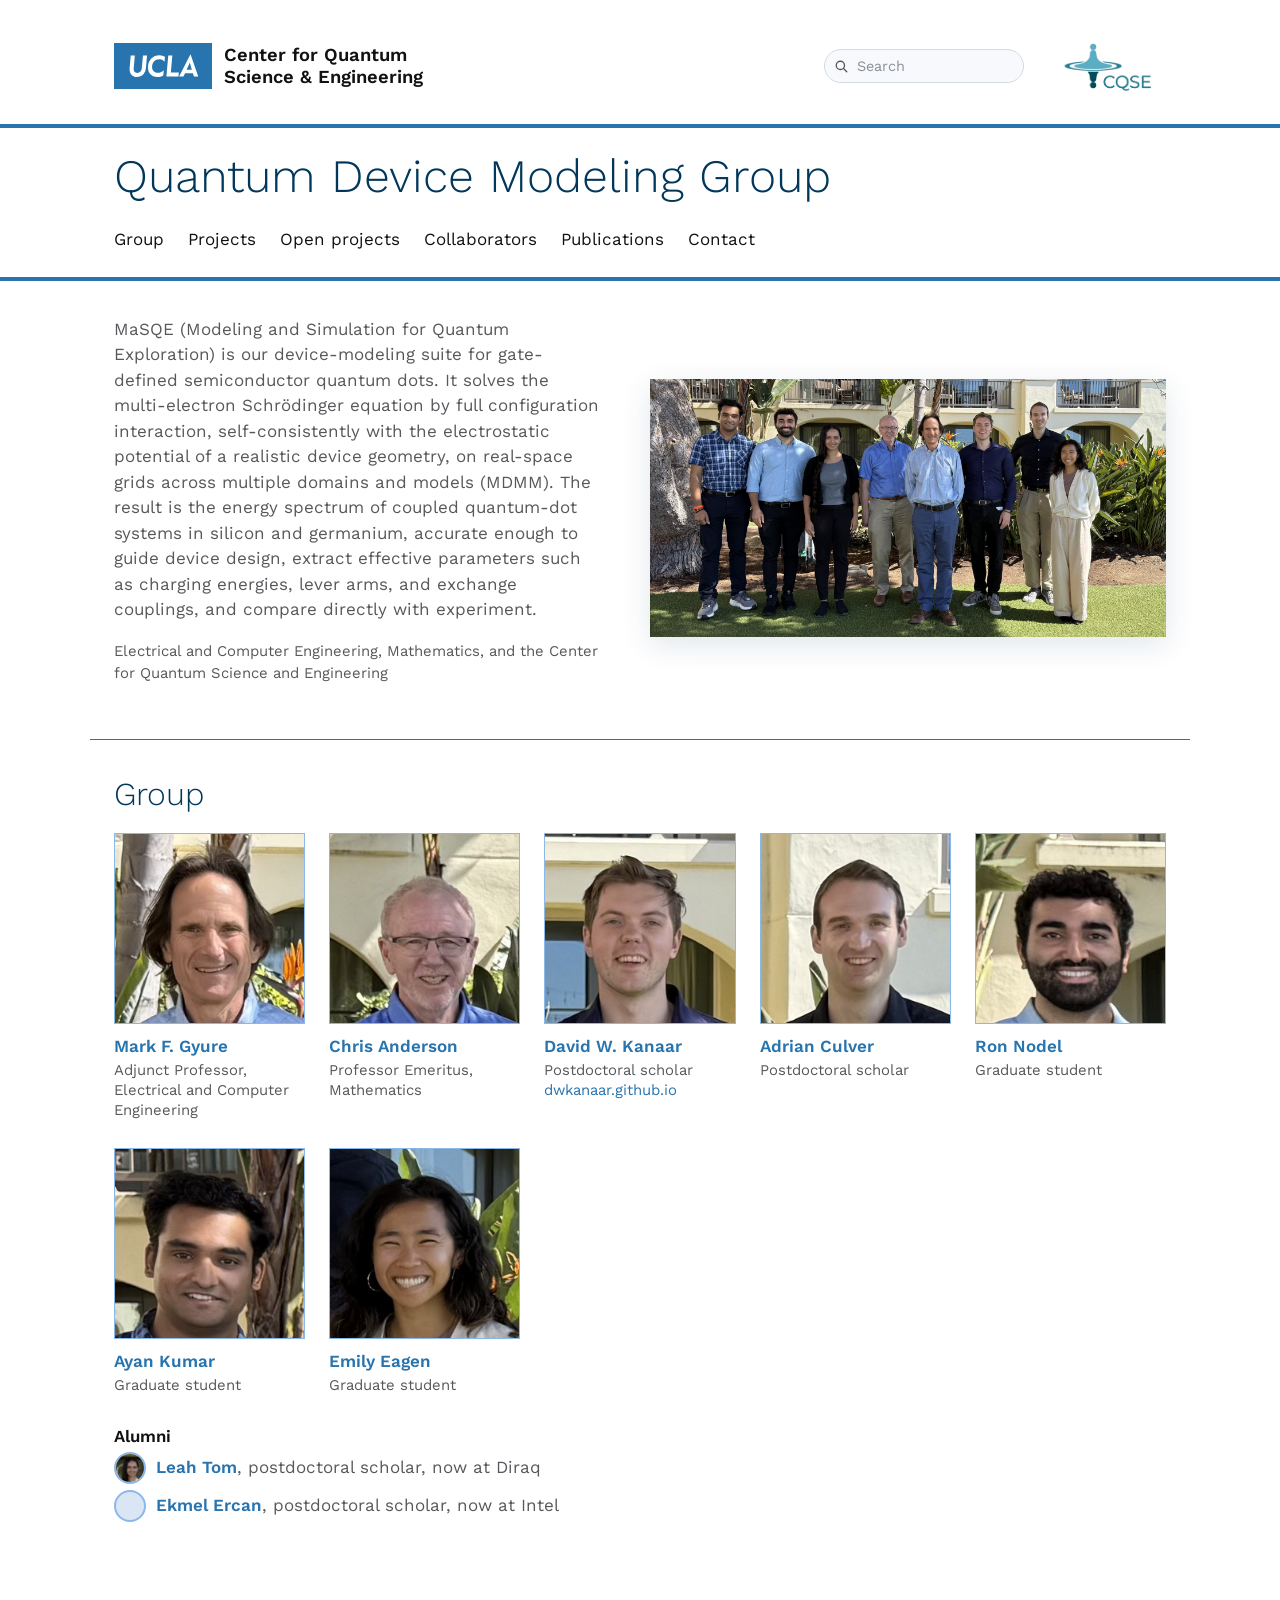
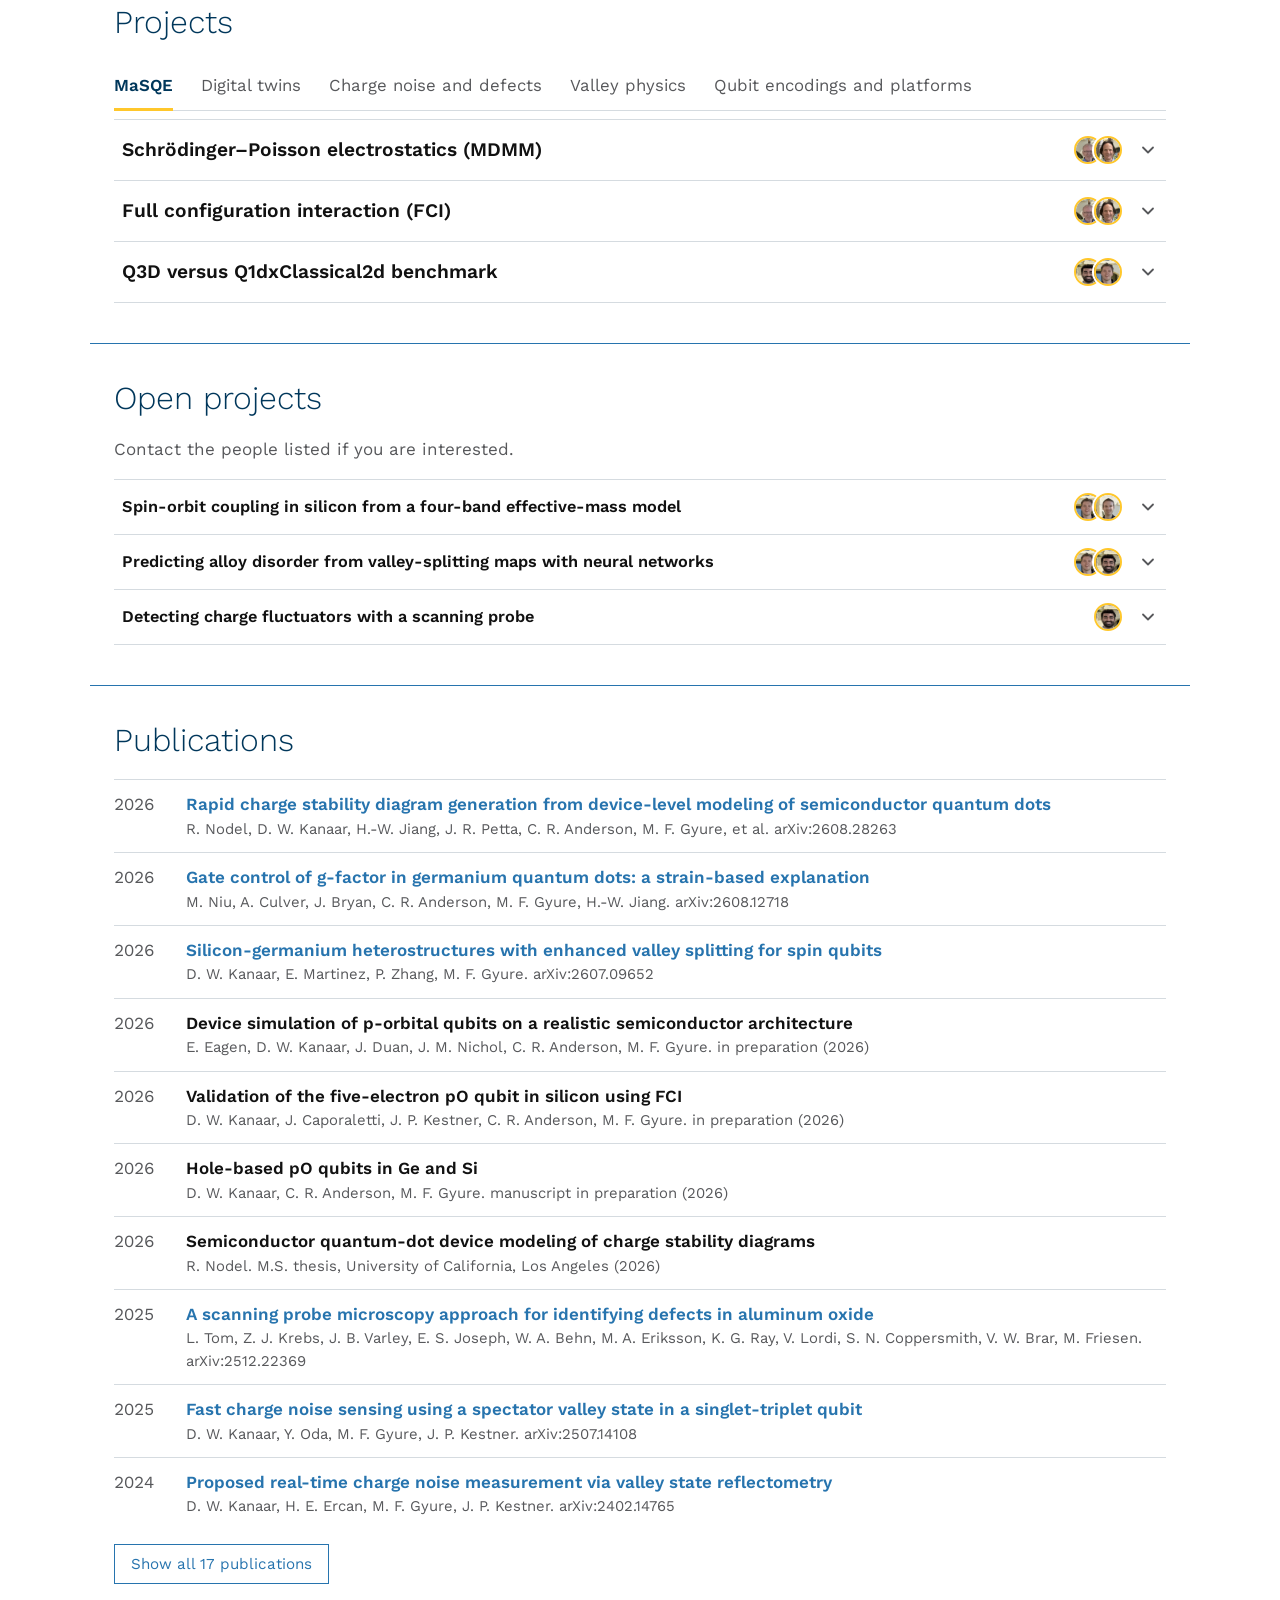
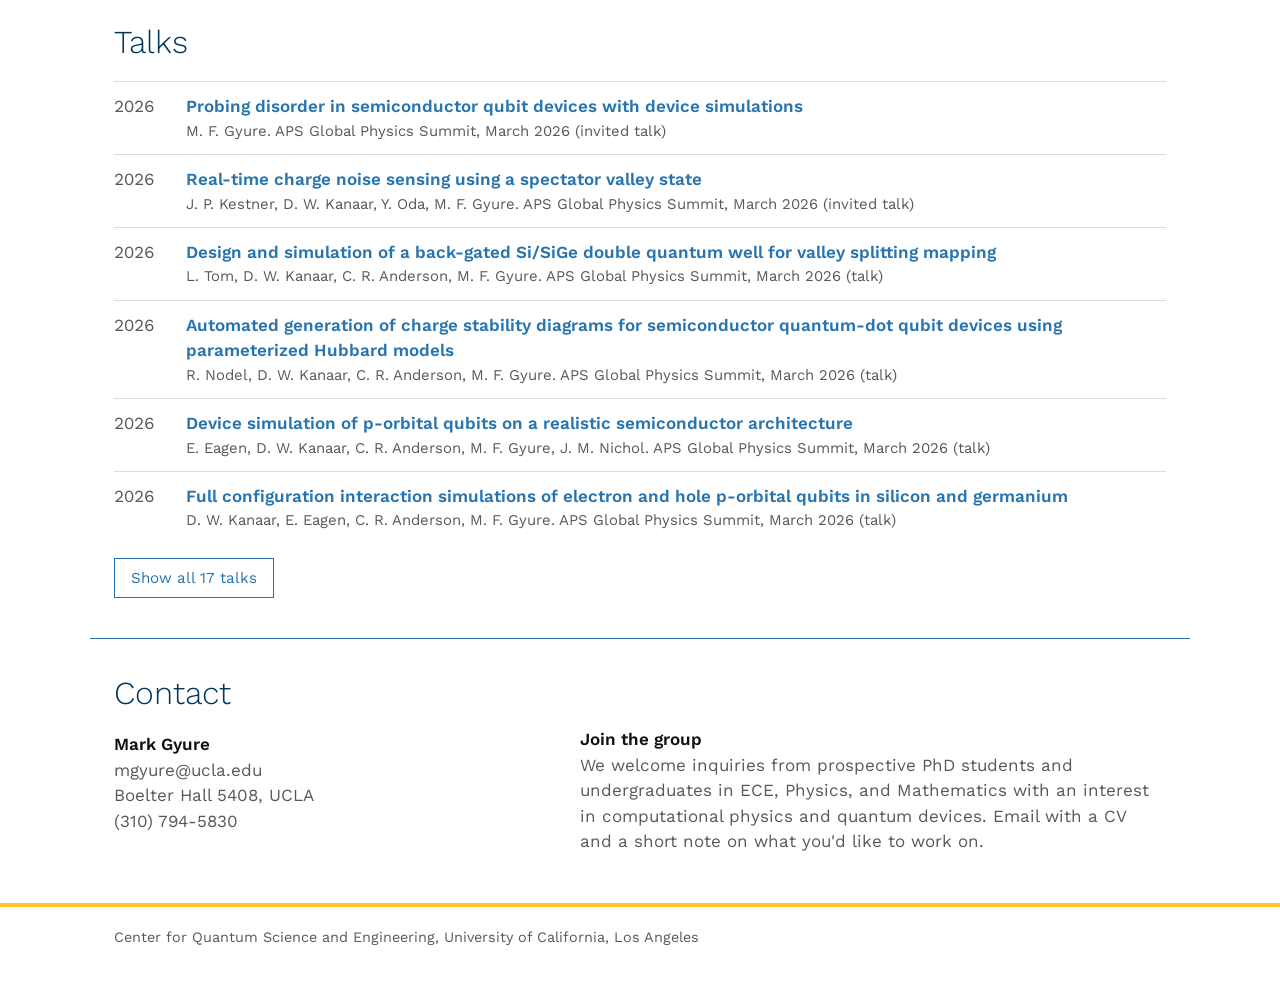
==== commit 8f575dc6: "Add files via upload" ====
--- a/index.html
+++ b/index.html
@@ -7,7 +7,7 @@
 <link rel="preconnect" href="https://fonts.googleapis.com">
 <link rel="preconnect" href="https://fonts.gstatic.com" crossorigin>
 <link href="https://fonts.googleapis.com/css2?family=Work+Sans:wght@300;400;600&display=swap" rel="stylesheet">
-<link rel="stylesheet" href="style.css?v=202610130931">
+<link rel="stylesheet" href="style.css?v=202610131056">
 </head>
 <body>
 <header>
@@ -26,7 +26,6 @@
 <main>
   <section class="intro wrap">
     <div class="intro-text">
-      <p class="lede">Predicting how semiconductor quantum-dot devices behave, before they are built.</p>
       <p class="muted">MaSQE (Modeling and Simulation for Quantum Exploration) is our device-modeling suite for gate-defined semiconductor quantum dots. It solves the multi-electron Schrödinger equation by full configuration interaction, self-consistently with the electrostatic potential of a realistic device geometry, on real-space grids across multiple domains and models (MDMM). The result is the energy spectrum of coupled quantum-dot systems in silicon and germanium, accurate enough to guide device design, extract effective parameters such as charging energies, lever arms, and exchange couplings, and compare directly with experiment.</p>
       <p class="muted small">Electrical and Computer Engineering, Mathematics, and the Center for Quantum Science and Engineering</p>
     </div>
@@ -71,12 +70,12 @@
 
   <section id="projects" class="wrap">
     <h2>Projects</h2>
-    <div id="proj-browse"><div class="tabs" role="tablist"><button role="tab" data-theme="masqe" aria-selected="true">MaSQE</button><button role="tab" data-theme="twins" aria-selected="false">Digital twins</button><button role="tab" data-theme="noise" aria-selected="false">Charge noise and defects</button><button role="tab" data-theme="valley" aria-selected="false">Valley physics</button><button role="tab" data-theme="qubits" aria-selected="false">Qubit encodings and platforms</button></div><div class="panel" id="theme-masqe" role="tabpanel"><p class="lede blurb">Modeling and Simulation for Quantum Exploration: the suite everything else in the group is built on.</p><div class="acc-list"><article class="project acc-item" id="sp" style="--i:0">
+    <div id="proj-browse"><div class="tabs" role="tablist"><button role="tab" data-theme="masqe" aria-selected="true">MaSQE</button><button role="tab" data-theme="twins" aria-selected="false">Digital twins</button><button role="tab" data-theme="noise" aria-selected="false">Charge noise and defects</button><button role="tab" data-theme="valley" aria-selected="false">Valley physics</button><button role="tab" data-theme="qubits" aria-selected="false">Qubit encodings and platforms</button></div><div class="panel" id="theme-masqe" role="tabpanel"><div class="acc-list"><article class="project acc-item" id="sp" style="--i:0">
   <h3 class="proj-h"><button type="button" class="acc-toggle proj-toggle" id="sp-btn" aria-expanded="false" aria-controls="sp-body"><span class="proj-title">Schrödinger–Poisson electrostatics (MDMM)</span><span class="faces" aria-hidden="true"><img class="face" src="images/people/anderson.jpg" alt="" width="28" height="28" onerror="this.replaceWith(Object.assign(document.createElement('span'),{className:'face empty'}))"><img class="face" src="images/people/gyure.jpg" alt="" width="28" height="28" onerror="this.replaceWith(Object.assign(document.createElement('span'),{className:'face empty'}))"></span><svg class="chev" width="20" height="20" viewBox="0 0 20 20" aria-hidden="true"><path d="M5 7.5l5 5 5-5" fill="none" stroke="currentColor" stroke-width="1.8" stroke-linecap="round" stroke-linejoin="round"/></svg></button></h3>
   <div class="acc-body" id="sp-body" role="region" aria-labelledby="sp-btn" hidden inert><div class="acc-inner"><div class="proj-grid">
-    <div class="pic"><img src="images/projects/sp.png" alt="" onerror="this.parentNode.innerHTML='<div class=placeholder>'+this.dataset.ph+'</div>'" data-ph="[MDMM domains and self-consistent potential of a real gate layout]"></div>
-    <div class="body">
-      <p class="muted">The first half of MaSQE is the electrostatics. Its multi-domain, multi-model (MDMM) framework takes a gate layout and a layered material stack, meshes the device by domain, and solves the Poisson equation self-consistently with the confined single-particle states, so that the potential in the quantum well reflects the charge that actually sits there. The result is the confinement landscape of a realistic device: lever arms, dot positions, tunnel barriers, and how all of them move with gate voltage. Every other project in the group starts from this potential.</p>
+    <div class="pic"><a class="fig-link" href="images/projects/sp.png" target="_blank" rel="noopener" title="Open full size"><img src="images/projects/sp.png" alt="" loading="lazy" onerror="this.closest('.pic').innerHTML='<div class=placeholder>'+this.dataset.ph+'</div>'" data-ph="[MDMM domains and self-consistent potential of a real gate layout]"></a><div class="fig-cap muted small">From <a href="https://arxiv.org/abs/2608.28263">Nodel et al. 2026, Fig. 1</a></div></div>
+    <div class="body">
+      <p class="muted">The first half of MaSQE is the electrostatics. Its multi-domain, multi-model (MDMM) framework takes a gate layout and a layered material stack, meshes the device by domain, and solves the Poisson equation self-consistently with the confined single-particle states, so that the potential in the quantum well reflects the charge that actually sits there. The result is the confinement landscape of a realistic device: lever arms, dot positions, tunnel barriers, and how all of them move with gate voltage.</p>
       <div class="chips"><button type="button" class="chip person" data-person="anderson"><img class="face" src="images/people/anderson.jpg" alt="" width="32" height="32" onerror="this.replaceWith(Object.assign(document.createElement('span'),{className:'face empty'}))">Chris Anderson</button><button type="button" class="chip person" data-person="gyure"><img class="face" src="images/people/gyure.jpg" alt="" width="32" height="32" onerror="this.replaceWith(Object.assign(document.createElement('span'),{className:'face empty'}))">Mark F. Gyure</button></div>
       <div class="muted small">With HRL Laboratories, Malibu</div>
       <div class="selpubs"><div class="label">Selected publications and talks</div><ul><li><a href="https://arxiv.org/abs/2608.28263">Rapid charge stability diagram generation from device-level modeling of semiconductor quantum dots</a> <span class="muted">(arXiv:2608.28263)</span></li><li><a href="https://doi.org/10.1063/5.0217704">Toward utilizing scanning gate microscopy as a high-resolution probe of valley splitting in Si/SiGe heterostructures</a> <span class="muted">(Applied Physics Letters 125, 143504 (2024))</span></li><li><a href="https://arxiv.org/abs/2203.05912">Microwave-frequency scanning gate microscopy of a Si/SiGe double quantum dot</a> <span class="muted">(Nano Letters 22, 4807 (2022))</span></li><li><a href="https://meetings.aps.org/Meeting/MAR22/Session/D39.7">Simulating electron densities obtained in scanning gate microscopy of Si/SiGe quantum dot devices</a> <span class="muted">(APS March Meeting 2022, talk)</span></li></ul></div>
@@ -86,7 +85,7 @@
 <article class="project acc-item flip" id="fci" style="--i:1">
   <h3 class="proj-h"><button type="button" class="acc-toggle proj-toggle" id="fci-btn" aria-expanded="false" aria-controls="fci-body"><span class="proj-title">Full configuration interaction (FCI)</span><span class="faces" aria-hidden="true"><img class="face" src="images/people/anderson.jpg" alt="" width="28" height="28" onerror="this.replaceWith(Object.assign(document.createElement('span'),{className:'face empty'}))"><img class="face" src="images/people/gyure.jpg" alt="" width="28" height="28" onerror="this.replaceWith(Object.assign(document.createElement('span'),{className:'face empty'}))"></span><svg class="chev" width="20" height="20" viewBox="0 0 20 20" aria-hidden="true"><path d="M5 7.5l5 5 5-5" fill="none" stroke="currentColor" stroke-width="1.8" stroke-linecap="round" stroke-linejoin="round"/></svg></button></h3>
   <div class="acc-body" id="fci-body" role="region" aria-labelledby="fci-btn" hidden inert><div class="acc-inner"><div class="proj-grid">
-    <div class="pic"><img src="images/projects/fci.png" alt="" onerror="this.parentNode.innerHTML='<div class=placeholder>'+this.dataset.ph+'</div>'" data-ph="[FCI charge densities of few-electron states in a coupled dot]"></div>
+    <div class="pic"><a class="fig-link" href="images/projects/fci.png" target="_blank" rel="noopener" title="Open full size"><img src="images/projects/fci.png" alt="" loading="lazy" onerror="this.closest('.pic').innerHTML='<div class=placeholder>'+this.dataset.ph+'</div>'" data-ph="[FCI charge densities of few-electron states in a coupled dot]"></a><div class="fig-cap muted small">From <a href="https://arxiv.org/abs/2203.00082">Anderson et al. 2022, Fig. 2</a></div></div>
     <div class="body">
       <p class="muted">The second half is the many-body solver. Starting from the MDMM potential, MaSQE solves the multi-electron Schrödinger equation by full configuration interaction on real-space grids, with a continuously adapted orthonormal orbital basis that gives high-precision ground and excited few-electron states. From these come the energy spectra of coupled quantum dots: charging energies, exchange couplings, orbital and valley splittings, and the charge densities of each state. The code was developed with HRL Laboratories and has been used for exchange-only triple-dot qubits, multielectron dots, and the five-electron pO qubit.</p>
       <div class="chips"><button type="button" class="chip person" data-person="anderson"><img class="face" src="images/people/anderson.jpg" alt="" width="32" height="32" onerror="this.replaceWith(Object.assign(document.createElement('span'),{className:'face empty'}))">Chris Anderson</button><button type="button" class="chip person" data-person="gyure"><img class="face" src="images/people/gyure.jpg" alt="" width="32" height="32" onerror="this.replaceWith(Object.assign(document.createElement('span'),{className:'face empty'}))">Mark F. Gyure</button></div>
@@ -98,7 +97,7 @@
 <article class="project acc-item" id="bench" style="--i:2">
   <h3 class="proj-h"><button type="button" class="acc-toggle proj-toggle" id="bench-btn" aria-expanded="false" aria-controls="bench-body"><span class="proj-title">Q3D versus Q1dxClassical2d benchmark</span><span class="faces" aria-hidden="true"><img class="face" src="images/people/nodel.jpg" alt="" width="28" height="28" onerror="this.replaceWith(Object.assign(document.createElement('span'),{className:'face empty'}))"><img class="face" src="images/people/kanaar.jpg" alt="" width="28" height="28" onerror="this.replaceWith(Object.assign(document.createElement('span'),{className:'face empty'}))"></span><svg class="chev" width="20" height="20" viewBox="0 0 20 20" aria-hidden="true"><path d="M5 7.5l5 5 5-5" fill="none" stroke="currentColor" stroke-width="1.8" stroke-linecap="round" stroke-linejoin="round"/></svg></button></h3>
   <div class="acc-body" id="bench-body" role="region" aria-labelledby="bench-btn" hidden inert><div class="acc-inner"><div class="proj-grid">
-    <div class="pic"><img src="images/projects/bench.png" alt="" onerror="this.parentNode.innerHTML='<div class=placeholder>'+this.dataset.ph+'</div>'" data-ph="[Q3D and Q1dxClassical2d results side by side for the same device]"></div>
+    <div class="pic"><img src="images/projects/bench.png" alt="" loading="lazy" onerror="this.closest('.pic').innerHTML='<div class=placeholder>'+this.dataset.ph+'</div>'" data-ph="[Q3D and Q1dxClassical2d results side by side for the same device]"></div>
     <div class="body">
       <p class="muted">Comparative performance analysis of two device-modeling frameworks within MaSQE, Q3D and Q1dxClassical2d. [Add a longer description and a figure.]</p>
       <div class="chips"><button type="button" class="chip person" data-person="nodel"><img class="face" src="images/people/nodel.jpg" alt="" width="32" height="32" onerror="this.replaceWith(Object.assign(document.createElement('span'),{className:'face empty'}))">Ron Nodel</button><button type="button" class="chip person" data-person="kanaar"><img class="face" src="images/people/kanaar.jpg" alt="" width="32" height="32" onerror="this.replaceWith(Object.assign(document.createElement('span'),{className:'face empty'}))">David W. Kanaar</button></div>
@@ -107,10 +106,10 @@
     </div>
   </div></div></div>
 </article>
-</div></div><div class="panel" id="theme-twins" role="tabpanel" hidden><p class="lede blurb">Predicting what a real device will measure, from charge stability diagrams to exchange couplings.</p><div class="acc-list"><article class="project acc-item" id="twins" style="--i:0">
+</div></div><div class="panel" id="theme-twins" role="tabpanel" hidden><div class="acc-list"><article class="project acc-item" id="twins" style="--i:0">
   <h3 class="proj-h"><button type="button" class="acc-toggle proj-toggle" id="twins-btn" aria-expanded="false" aria-controls="twins-body"><span class="proj-title">Charge-stability digital twins for Si/SiGe devices</span><span class="faces" aria-hidden="true"><img class="face" src="images/people/nodel.jpg" alt="" width="28" height="28" onerror="this.replaceWith(Object.assign(document.createElement('span'),{className:'face empty'}))"><img class="face" src="images/people/kanaar.jpg" alt="" width="28" height="28" onerror="this.replaceWith(Object.assign(document.createElement('span'),{className:'face empty'}))"><img class="face" src="images/people/anderson.jpg" alt="" width="28" height="28" onerror="this.replaceWith(Object.assign(document.createElement('span'),{className:'face empty'}))"><img class="face" src="images/people/gyure.jpg" alt="" width="28" height="28" onerror="this.replaceWith(Object.assign(document.createElement('span'),{className:'face empty'}))"></span><svg class="chev" width="20" height="20" viewBox="0 0 20 20" aria-hidden="true"><path d="M5 7.5l5 5 5-5" fill="none" stroke="currentColor" stroke-width="1.8" stroke-linecap="round" stroke-linejoin="round"/></svg></button></h3>
   <div class="acc-body" id="twins-body" role="region" aria-labelledby="twins-btn" hidden inert><div class="acc-inner"><div class="proj-grid">
-    <div class="pic"><img src="images/projects/twins.png" alt="" onerror="this.parentNode.innerHTML='<div class=placeholder>'+this.dataset.ph+'</div>'" data-ph="[Nodel et al. 2026, Fig. 3(c): FCI-Hubbard cells overlaid on the experimental P2/P3 map]"></div>
+    <div class="pic"><a class="fig-link" href="images/projects/twins.png" target="_blank" rel="noopener" title="Open full size"><img src="images/projects/twins.png" alt="" loading="lazy" onerror="this.closest('.pic').innerHTML='<div class=placeholder>'+this.dataset.ph+'</div>'" data-ph="[Nodel et al. 2026, Fig. 3(c): FCI-Hubbard cells overlaid on the experimental P2/P3 map]"></a><div class="fig-cap muted small">From <a href="https://arxiv.org/abs/2608.28263">Nodel et al. 2026, Fig. 3</a></div></div>
     <div class="body">
       <p class="muted">Operating spin qubits requires tuning the electron occupancy under each gate, traditionally mapped with charge stability diagrams of occupancy versus two gate voltages. Simulating these pixel by pixel from full device models is accurate but computationally prohibitive for design iteration. Using the MDMM framework, an automated tuning procedure identifies a small set of gate-voltage reference points corresponding to specific charge states, and FCI calculations at those points give charging energies, lever arms, and interdot Coulomb interactions that parameterize a Hubbard model directly. The Hubbard model then reconstructs the full diagram efficiently, enabling rapid pre-fabrication optimization of gate geometry and voltage ranges. The method is validated against bias-sweep simulations and experimental data from an Intel Tunnel Falls Si/SiGe device. The framework also identifies experimentally accessible Hubbard parameters for analog quantum simulation.</p><div class="sub acc-item"><button type="button" class="acc-toggle sub-toggle" aria-expanded="false" aria-controls="twins-s0"><span class="sub-title">Tie-bar region of charge stability diagrams</span><svg class="chev" width="20" height="20" viewBox="0 0 20 20" aria-hidden="true"><path d="M5 7.5l5 5 5-5" fill="none" stroke="currentColor" stroke-width="1.8" stroke-linecap="round" stroke-linejoin="round"/></svg></button><div class="acc-body" id="twins-s0" hidden inert><div class="acc-inner"><p class="muted">Extension of the digital-twin work to accurately model non-constant lever arms and tunnel couplings near the (1,0)/(0,1) boundary during Pauli-blockade readout.</p><div class="who small">David Kanaar and Ron Nodel</div></div></div></div>
       <div class="chips"><button type="button" class="chip person" data-person="nodel"><img class="face" src="images/people/nodel.jpg" alt="" width="32" height="32" onerror="this.replaceWith(Object.assign(document.createElement('span'),{className:'face empty'}))">Ron Nodel</button><button type="button" class="chip person" data-person="kanaar"><img class="face" src="images/people/kanaar.jpg" alt="" width="32" height="32" onerror="this.replaceWith(Object.assign(document.createElement('span'),{className:'face empty'}))">David W. Kanaar</button><button type="button" class="chip person" data-person="anderson"><img class="face" src="images/people/anderson.jpg" alt="" width="32" height="32" onerror="this.replaceWith(Object.assign(document.createElement('span'),{className:'face empty'}))">Chris Anderson</button><button type="button" class="chip person" data-person="gyure"><img class="face" src="images/people/gyure.jpg" alt="" width="32" height="32" onerror="this.replaceWith(Object.assign(document.createElement('span'),{className:'face empty'}))">Mark F. Gyure</button></div>
@@ -122,7 +121,7 @@
 <article class="project acc-item flip" id="vmcnn" style="--i:1">
   <h3 class="proj-h"><button type="button" class="acc-toggle proj-toggle" id="vmcnn-btn" aria-expanded="false" aria-controls="vmcnn-body"><span class="proj-title">Exchange from neural-network variational Monte Carlo</span><span class="faces" aria-hidden="true"><img class="face" src="images/people/kanaar.jpg" alt="" width="28" height="28" onerror="this.replaceWith(Object.assign(document.createElement('span'),{className:'face empty'}))"><img class="face" src="images/people/nodel.jpg" alt="" width="28" height="28" onerror="this.replaceWith(Object.assign(document.createElement('span'),{className:'face empty'}))"><img class="face" src="images/people/gyure.jpg" alt="" width="28" height="28" onerror="this.replaceWith(Object.assign(document.createElement('span'),{className:'face empty'}))"></span><svg class="chev" width="20" height="20" viewBox="0 0 20 20" aria-hidden="true"><path d="M5 7.5l5 5 5-5" fill="none" stroke="currentColor" stroke-width="1.8" stroke-linecap="round" stroke-linejoin="round"/></svg></button></h3>
   <div class="acc-body" id="vmcnn-body" role="region" aria-labelledby="vmcnn-btn" hidden inert><div class="acc-inner"><div class="proj-grid">
-    <div class="pic"><img src="images/projects/vmcnn.png" alt="" onerror="this.parentNode.innerHTML='<div class=placeholder>'+this.dataset.ph+'</div>'" data-ph="[Exchange J from VMCNN vs. FCI for the same double-dot potential]"></div>
+    <div class="pic"><img src="images/projects/vmcnn.png" alt="" loading="lazy" onerror="this.closest('.pic').innerHTML='<div class=placeholder>'+this.dataset.ph+'</div>'" data-ph="[Exchange J from VMCNN vs. FCI for the same double-dot potential]"></div>
     <div class="body">
       <p class="muted">Neural-network variational Monte Carlo (VMCNN) represents the many-electron wavefunction with a neural network and optimizes it stochastically, which lets it reach more electrons and larger orbital spaces than full configuration interaction can. With Liang Fu's group at MIT, we use VMCNN to compute exchange couplings in coupled quantum dots and benchmark them against MaSQE FCI on the same device potentials. The goal is to establish where the neural-network approach matches FCI accuracy, so it can take over for the larger, many-electron problems that FCI cannot handle.</p>
       <div class="chips"><button type="button" class="chip person" data-person="kanaar"><img class="face" src="images/people/kanaar.jpg" alt="" width="32" height="32" onerror="this.replaceWith(Object.assign(document.createElement('span'),{className:'face empty'}))">David W. Kanaar</button><button type="button" class="chip person" data-person="nodel"><img class="face" src="images/people/nodel.jpg" alt="" width="32" height="32" onerror="this.replaceWith(Object.assign(document.createElement('span'),{className:'face empty'}))">Ron Nodel</button><button type="button" class="chip person" data-person="gyure"><img class="face" src="images/people/gyure.jpg" alt="" width="32" height="32" onerror="this.replaceWith(Object.assign(document.createElement('span'),{className:'face empty'}))">Mark F. Gyure</button></div>
@@ -131,12 +130,12 @@
     </div>
   </div></div></div>
 </article>
-</div></div><div class="panel" id="theme-noise" role="tabpanel" hidden><p class="lede blurb">Where charge noise comes from, how to measure it in place, and what radiation does to a device.</p><div class="acc-list"><article class="project acc-item" id="tlf" style="--i:0">
+</div></div><div class="panel" id="theme-noise" role="tabpanel" hidden><div class="acc-list"><article class="project acc-item" id="tlf" style="--i:0">
   <h3 class="proj-h"><button type="button" class="acc-toggle proj-toggle" id="tlf-btn" aria-expanded="false" aria-controls="tlf-body"><span class="proj-title">Locating two-level fluctuators with device simulations</span><span class="faces" aria-hidden="true"><img class="face" src="images/people/gyure.jpg" alt="" width="28" height="28" onerror="this.replaceWith(Object.assign(document.createElement('span'),{className:'face empty'}))"><img class="face" src="images/people/anderson.jpg" alt="" width="28" height="28" onerror="this.replaceWith(Object.assign(document.createElement('span'),{className:'face empty'}))"><img class="face alum" src="images/people/tom.jpg" alt="" width="28" height="28" onerror="this.replaceWith(Object.assign(document.createElement('span'),{className:'face alum empty'}))"></span><svg class="chev" width="20" height="20" viewBox="0 0 20 20" aria-hidden="true"><path d="M5 7.5l5 5 5-5" fill="none" stroke="currentColor" stroke-width="1.8" stroke-linecap="round" stroke-linejoin="round"/></svg></button></h3>
   <div class="acc-body" id="tlf-body" role="region" aria-labelledby="tlf-btn" hidden inert><div class="acc-inner"><div class="proj-grid">
-    <div class="pic"><img src="images/projects/tlf.png" alt="" onerror="this.parentNode.innerHTML='<div class=placeholder>'+this.dataset.ph+'</div>'" data-ph="[TLF paper figure: triangulated fluctuator position over the device layout]"></div>
-    <div class="body">
-      <p class="muted">Charge noise in spin qubit devices is often dominated by individual two-level fluctuators (TLFs), charge traps that switch between two states and shift the dot energies. Fundamental limits on gate fidelities are likely to sit at the materials and device level, so knowing where these fluctuators are is a first step toward removing them. Combining high-precision simulations of realistic devices with experimental data, we developed a procedure that triangulates the spatial location of individual charge fluctuators from their signatures on different gates. The procedure is general and can be applied to data from any spin qubit device. [Add the TLF paper and a figure.]</p>
+    <div class="pic"><img src="images/projects/tlf.png" alt="" loading="lazy" onerror="this.closest('.pic').innerHTML='<div class=placeholder>'+this.dataset.ph+'</div>'" data-ph="[TLF paper figure: triangulated fluctuator position over the device layout]"></div>
+    <div class="body">
+      <p class="muted">Charge noise in spin qubit devices is often dominated by individual two-level fluctuators (TLFs), charge traps that switch between two states and shift the dot energies. Fundamental limits on gate fidelities are likely to sit at the materials and device level, so knowing where these fluctuators are is a first step toward removing them. Combining high-precision simulations of realistic devices with experimental data, we developed a procedure that triangulates the spatial location of individual charge fluctuators from their signatures on different gates. [Add the TLF paper and a figure.]</p>
       <div class="chips"><button type="button" class="chip person" data-person="gyure"><img class="face" src="images/people/gyure.jpg" alt="" width="32" height="32" onerror="this.replaceWith(Object.assign(document.createElement('span'),{className:'face empty'}))">Mark F. Gyure</button><button type="button" class="chip person" data-person="anderson"><img class="face" src="images/people/anderson.jpg" alt="" width="32" height="32" onerror="this.replaceWith(Object.assign(document.createElement('span'),{className:'face empty'}))">Chris Anderson</button><button type="button" class="chip person" data-person="tom"><img class="face alum" src="images/people/tom.jpg" alt="" width="32" height="32" onerror="this.replaceWith(Object.assign(document.createElement('span'),{className:'face alum empty'}))">Leah Tom <span class="muted small">(alumni)</span></button></div>
       <div class="muted small">With J. P. Kestner (UMBC) and John Nichol (University of Rochester)</div>
       <div class="selpubs"><div class="label">Selected publications and talks</div><ul><li><a href="https://meetings-archive.aps.org/smt/2026/mar-f10/1/">Probing disorder in semiconductor qubit devices with device simulations</a> <span class="muted">(APS Global Physics Summit, March 2026, invited talk)</span></li><li><a href="https://meetings-archive.aps.org/smt/2025/mar-n01/2/">Spatial triangulation and characterization of two-level fluctuators in Si/SiGe quantum dot devices</a> <span class="muted">(APS Global Physics Summit, March 2025, talk)</span></li><li><span class="name">Spatial triangulation of two-level fluctuators in Si/SiGe quantum dot devices</span> <span class="muted">(Silicon Quantum Electronics Workshop 2025, talk)</span></li></ul></div>
@@ -146,7 +145,7 @@
 <article class="project acc-item flip" id="noise" style="--i:1">
   <h3 class="proj-h"><button type="button" class="acc-toggle proj-toggle" id="noise-btn" aria-expanded="false" aria-controls="noise-body"><span class="proj-title">Charge-noise sensing with valley states</span><span class="faces" aria-hidden="true"><img class="face" src="images/people/kanaar.jpg" alt="" width="28" height="28" onerror="this.replaceWith(Object.assign(document.createElement('span'),{className:'face empty'}))"><img class="face" src="images/people/gyure.jpg" alt="" width="28" height="28" onerror="this.replaceWith(Object.assign(document.createElement('span'),{className:'face empty'}))"><img class="face alum" src="images/people/ercan.jpg" alt="" width="28" height="28" onerror="this.replaceWith(Object.assign(document.createElement('span'),{className:'face alum empty'}))"></span><svg class="chev" width="20" height="20" viewBox="0 0 20 20" aria-hidden="true"><path d="M5 7.5l5 5 5-5" fill="none" stroke="currentColor" stroke-width="1.8" stroke-linecap="round" stroke-linejoin="round"/></svg></button></h3>
   <div class="acc-body" id="noise-body" role="region" aria-labelledby="noise-btn" hidden inert><div class="acc-inner"><div class="proj-grid">
-    <div class="pic"><img src="images/projects/noise.png" alt="" onerror="this.parentNode.innerHTML='<div class=placeholder>'+this.dataset.ph+'</div>'" data-ph="[Kanaar et al. 2025, Fig. 1: spectator-valley singlet-triplet level diagram]"></div>
+    <div class="pic"><a class="fig-link" href="images/projects/noise.png" target="_blank" rel="noopener" title="Open full size"><img src="images/projects/noise.png" alt="" loading="lazy" onerror="this.closest('.pic').innerHTML='<div class=placeholder>'+this.dataset.ph+'</div>'" data-ph="[Kanaar et al. 2025, Fig. 1: spectator-valley singlet-triplet level diagram]"></a><div class="fig-cap muted small">From <a href="https://arxiv.org/abs/2507.14108">Kanaar et al. 2025, Fig. 1</a></div></div>
     <div class="body">
       <p class="muted">Charge noise is the dominant error source in semiconductor spin qubits, but in situ characterization is difficult because measuring the logical state induces collapse. This project introduces a non-demolition probe that reads out the valley degree of freedom: interface steps and alloy disorder give valley states a transition dipole that couples to an on-chip microwave resonator, so valley-splitting fluctuations can be tracked dispersively without disturbing the spin state. Analytical signal-to-noise calculations and tight-binding simulations confirm sub-millisecond measurement times at unity signal-to-noise. We extended this to two-electron singlet-triplet qubits by initializing a spectator electron in an excited valley state to continuously monitor exchange fluctuations during logic gates, enabling real-time recalibration and feedforward correction.</p><div class="sub acc-item"><button type="button" class="acc-toggle sub-toggle" aria-expanded="false" aria-controls="noise-s0"><span class="sub-title">A valley-splitting probe for the three-electron exchange-only qubit</span><svg class="chev" width="20" height="20" viewBox="0 0 20 20" aria-hidden="true"><path d="M5 7.5l5 5 5-5" fill="none" stroke="currentColor" stroke-width="1.8" stroke-linecap="round" stroke-linejoin="round"/></svg></button><div class="acc-body" id="noise-s0" hidden inert><div class="acc-inner"><p class="muted">Non-demolition valley reflectometry has been developed for Loss-DiVincenzo and singlet-triplet qubits, but its application to three-electron exchange-only qubits is unexplored. This project formulates a three-electron Hamiltonian with an excited valley state and models how charge noise maps into the dispersive response of a coupled resonator, an in situ diagnostic for all-electrical qubit architectures.</p><div class="who small">David Kanaar and Joshua White (in progress)</div></div></div></div>
       <div class="chips"><button type="button" class="chip person" data-person="kanaar"><img class="face" src="images/people/kanaar.jpg" alt="" width="32" height="32" onerror="this.replaceWith(Object.assign(document.createElement('span'),{className:'face empty'}))">David W. Kanaar</button><button type="button" class="chip person" data-person="gyure"><img class="face" src="images/people/gyure.jpg" alt="" width="32" height="32" onerror="this.replaceWith(Object.assign(document.createElement('span'),{className:'face empty'}))">Mark F. Gyure</button><button type="button" class="chip person" data-person="ercan"><img class="face alum" src="images/people/ercan.jpg" alt="" width="32" height="32" onerror="this.replaceWith(Object.assign(document.createElement('span'),{className:'face alum empty'}))">Ekmel Ercan <span class="muted small">(alumni)</span></button></div>
@@ -158,7 +157,7 @@
 <article class="project acc-item" id="radiation" style="--i:2">
   <h3 class="proj-h"><button type="button" class="acc-toggle proj-toggle" id="radiation-btn" aria-expanded="false" aria-controls="radiation-body"><span class="proj-title">Radiation-induced charge reconfiguration</span><span class="faces" aria-hidden="true"><img class="face" src="images/people/nodel.jpg" alt="" width="28" height="28" onerror="this.replaceWith(Object.assign(document.createElement('span'),{className:'face empty'}))"><img class="face alum" src="images/people/tom.jpg" alt="" width="28" height="28" onerror="this.replaceWith(Object.assign(document.createElement('span'),{className:'face alum empty'}))"></span><svg class="chev" width="20" height="20" viewBox="0 0 20 20" aria-hidden="true"><path d="M5 7.5l5 5 5-5" fill="none" stroke="currentColor" stroke-width="1.8" stroke-linecap="round" stroke-linejoin="round"/></svg></button></h3>
   <div class="acc-body" id="radiation-body" role="region" aria-labelledby="radiation-btn" hidden inert><div class="acc-inner"><div class="proj-grid">
-    <div class="pic"><img src="images/projects/radiation.png" alt="" onerror="this.parentNode.innerHTML='<div class=placeholder>'+this.dataset.ph+'</div>'" data-ph="[Shift in P1, P2, P3 chemical potentials vs. position of an inserted charge, from the radiation modelling slides]"></div>
+    <div class="pic"><img src="images/projects/radiation.png" alt="" loading="lazy" onerror="this.closest('.pic').innerHTML='<div class=placeholder>'+this.dataset.ph+'</div>'" data-ph="[Shift in P1, P2, P3 chemical potentials vs. position of an inserted charge, from the radiation modelling slides]"></div>
     <div class="body">
       <p class="muted">Radiation passing through a device creates electron-hole pairs that can migrate into the active region, change the occupancy of charge traps, and reconfigure two-level fluctuators. The resulting change in the electrostatic environment shifts individual dot energies, tunnel couplings, and the exchange between dots. Using MaSQE, we place charge monopoles on a fine grid around a three-dot Si/SiGe device (P1, P2, P3) and resolve sub-nanometer charge displacements accurately, mapping how much each dot's chemical potential and the inter-dot detuning move in response. Filling a single trap in the active region shifts dot energies and detuning on the order of meV, enough to move an exchange-only qubit off its symmetric operating point. The autotuning code now accounts for these charges, so we can compute the gate-voltage corrections needed to restore the qubits after a radiation event.</p><div class="sub acc-item"><button type="button" class="acc-toggle sub-toggle" aria-expanded="false" aria-controls="radiation-s0"><span class="sub-title">Discrete charges at the interface</span><svg class="chev" width="20" height="20" viewBox="0 0 20 20" aria-hidden="true"><path d="M5 7.5l5 5 5-5" fill="none" stroke="currentColor" stroke-width="1.8" stroke-linecap="round" stroke-linejoin="round"/></svg></button><div class="acc-body" id="radiation-s0" hidden inert><div class="acc-inner"><p class="muted">We place point-source charges directly in the device and track how exchange shifts, including charges right at the interface, half a nanometer to a nanometer below the oxide. The aim is to find how close a charge can sit to the interface before it causes problems for the qubit, and how far gate voltages must move to bring an exchange-only qubit back to its symmetric operating point.</p></div></div></div><div class="sub acc-item"><button type="button" class="acc-toggle sub-toggle" aria-expanded="false" aria-controls="radiation-s1"><span class="sub-title">Modeling charge traps</span><svg class="chev" width="20" height="20" viewBox="0 0 20 20" aria-hidden="true"><path d="M5 7.5l5 5 5-5" fill="none" stroke="currentColor" stroke-width="1.8" stroke-linecap="round" stroke-linejoin="round"/></svg></button><div class="acc-body" id="radiation-s1" hidden inert><div class="acc-inner"><p class="muted">Which local potentials at the interface trap an electron or hole, how deep those traps are, and how others in the field model them are open questions. A trap model sets how much of the transported charge sticks. Given a flux of particles arriving at the interface, it decides which charges stay, and the trapped charges and their positions then become the input to the device simulation. Potentials informed by density functional theory are one route.</p></div></div></div><div class="sub acc-item"><button type="button" class="acc-toggle sub-toggle" aria-expanded="false" aria-controls="radiation-s2"><span class="sub-title">From fluctuators to exchange</span><svg class="chev" width="20" height="20" viewBox="0 0 20 20" aria-hidden="true"><path d="M5 7.5l5 5 5-5" fill="none" stroke="currentColor" stroke-width="1.8" stroke-linecap="round" stroke-linejoin="round"/></svg></button><div class="acc-body" id="radiation-s2" hidden inert><div class="acc-inner"><p class="muted">Earlier work by Leah Tom mapped how two-level fluctuators shift detuning, lever arms, and chemical potentials. The next question is the effect of charge noise on exchange itself: assuming a distribution of fluctuators in the device, each able to move by about a dipole length, what distribution of exchange energies results.</p></div></div></div>
       <div class="chips"><button type="button" class="chip person" data-person="nodel"><img class="face" src="images/people/nodel.jpg" alt="" width="32" height="32" onerror="this.replaceWith(Object.assign(document.createElement('span'),{className:'face empty'}))">Ron Nodel</button><button type="button" class="chip person" data-person="tom"><img class="face alum" src="images/people/tom.jpg" alt="" width="32" height="32" onerror="this.replaceWith(Object.assign(document.createElement('span'),{className:'face alum empty'}))">Leah Tom <span class="muted small">(alumni)</span></button></div>
@@ -167,12 +166,12 @@
     </div>
   </div></div></div>
 </article>
-</div></div><div class="panel" id="theme-valley" role="tabpanel" hidden><p class="lede blurb">Engineering and mapping the valley splitting of silicon quantum wells.</p><div class="acc-list"><article class="project acc-item" id="valley" style="--i:0">
+</div></div><div class="panel" id="theme-valley" role="tabpanel" hidden><div class="acc-list"><article class="project acc-item" id="valley" style="--i:0">
   <h3 class="proj-h"><button type="button" class="acc-toggle proj-toggle" id="valley-btn" aria-expanded="false" aria-controls="valley-body"><span class="proj-title">Valley splitting and heterostructure design</span><span class="faces" aria-hidden="true"><img class="face" src="images/people/kanaar.jpg" alt="" width="28" height="28" onerror="this.replaceWith(Object.assign(document.createElement('span'),{className:'face empty'}))"><img class="face" src="images/people/gyure.jpg" alt="" width="28" height="28" onerror="this.replaceWith(Object.assign(document.createElement('span'),{className:'face empty'}))"><img class="face" src="images/people/anderson.jpg" alt="" width="28" height="28" onerror="this.replaceWith(Object.assign(document.createElement('span'),{className:'face empty'}))"><img class="face alum" src="images/people/tom.jpg" alt="" width="28" height="28" onerror="this.replaceWith(Object.assign(document.createElement('span'),{className:'face alum empty'}))"><img class="face alum" src="images/people/ercan.jpg" alt="" width="28" height="28" onerror="this.replaceWith(Object.assign(document.createElement('span'),{className:'face alum empty'}))"></span><svg class="chev" width="20" height="20" viewBox="0 0 20 20" aria-hidden="true"><path d="M5 7.5l5 5 5-5" fill="none" stroke="currentColor" stroke-width="1.8" stroke-linecap="round" stroke-linejoin="round"/></svg></button></h3>
   <div class="acc-body" id="valley-body" role="region" aria-labelledby="valley-btn" hidden inert><div class="acc-inner"><div class="proj-grid">
-    <div class="pic"><img src="images/projects/valley.png" alt="" onerror="this.parentNode.innerHTML='<div class=placeholder>'+this.dataset.ph+'</div>'" data-ph="[Kanaar et al. 2026, Fig. 8: valley splitting for three Ge profiles, TB vs DFT, with the Ge profiles inset]"></div>
-    <div class="body">
-      <p class="muted">Electrons in strained silicon quantum wells carry a low-lying valley degeneracy whose splitting is set by atomic-scale alloy disorder at the Si/SiGe interface. Small or random valley splittings are therefore a primary obstacle to reliable spin-qubit operation, initialization, and readout. This project shows that simple heterostructure engineering can guarantee a large valley splitting. Using one-dimensional tight-binding device-scale simulations (2k0 theory) that incorporate atomistic alloy disorder, we identified an unorthodox stack, a narrow quantum well combined with a small Ge spike and a pure-Ge cap, that consistently yields valley splittings of 1 to 5 meV across disorder realizations, corroborated by density functional theory. If realized experimentally, this design effectively removes valley splitting as an existential bottleneck for large-scale SiGe quantum processors. The germanium-spike idea builds on earlier experimental work by group alumni.</p>
+    <div class="pic"><a class="fig-link" href="images/projects/valley.png" target="_blank" rel="noopener" title="Open full size"><img src="images/projects/valley.png" alt="" loading="lazy" onerror="this.closest('.pic').innerHTML='<div class=placeholder>'+this.dataset.ph+'</div>'" data-ph="[Kanaar et al. 2026, Fig. 8: valley splitting for three Ge profiles, TB vs DFT, with the Ge profiles inset]"></a><div class="fig-cap muted small">From <a href="https://arxiv.org/abs/2607.09652">Kanaar et al. 2026, Fig. 2</a></div></div>
+    <div class="body">
+      <p class="muted">Electrons in strained silicon quantum wells carry a low-lying valley degeneracy whose splitting is set by atomic-scale alloy disorder at the Si/SiGe interface. Small or random valley splittings are therefore a primary obstacle to reliable spin-qubit operation, initialization, and readout. Using one-dimensional tight-binding device-scale simulations (2k0 theory) that incorporate atomistic alloy disorder, we identified a stack, a narrow quantum well combined with a small Ge spike and a pure-Ge cap, that consistently yields valley splittings of 1 to 5 meV across disorder realizations, corroborated by density functional theory. The germanium-spike idea builds on earlier experimental work by group alumni.</p>
       <div class="chips"><button type="button" class="chip person" data-person="kanaar"><img class="face" src="images/people/kanaar.jpg" alt="" width="32" height="32" onerror="this.replaceWith(Object.assign(document.createElement('span'),{className:'face empty'}))">David W. Kanaar</button><button type="button" class="chip person" data-person="gyure"><img class="face" src="images/people/gyure.jpg" alt="" width="32" height="32" onerror="this.replaceWith(Object.assign(document.createElement('span'),{className:'face empty'}))">Mark F. Gyure</button><button type="button" class="chip person" data-person="anderson"><img class="face" src="images/people/anderson.jpg" alt="" width="32" height="32" onerror="this.replaceWith(Object.assign(document.createElement('span'),{className:'face empty'}))">Chris Anderson</button><button type="button" class="chip person" data-person="tom"><img class="face alum" src="images/people/tom.jpg" alt="" width="32" height="32" onerror="this.replaceWith(Object.assign(document.createElement('span'),{className:'face alum empty'}))">Leah Tom <span class="muted small">(alumni)</span></button><button type="button" class="chip person" data-person="ercan"><img class="face alum" src="images/people/ercan.jpg" alt="" width="32" height="32" onerror="this.replaceWith(Object.assign(document.createElement('span'),{className:'face alum empty'}))">Ekmel Ercan <span class="muted small">(alumni)</span></button></div>
       <div class="muted small">With Efrain Martinez (UCLA), Peihong Zhang (University at Buffalo), and Vince Lordi and Joel Varley (Lawrence Livermore National Laboratory)</div>
       <div class="selpubs"><div class="label">Selected publications and talks</div><ul><li><a href="https://arxiv.org/abs/2607.09652">Silicon-germanium heterostructures with enhanced valley splitting for spin qubits</a> <span class="muted">(arXiv:2607.09652)</span></li><li><a href="https://arxiv.org/abs/2104.08232">Valley splittings in Si/SiGe quantum dots with a germanium spike in the silicon well</a> <span class="muted">(Physical Review B 104, 085406 (2021))</span></li></ul></div>
@@ -182,7 +181,7 @@
 <article class="project acc-item flip" id="dqw" style="--i:1">
   <h3 class="proj-h"><button type="button" class="acc-toggle proj-toggle" id="dqw-btn" aria-expanded="false" aria-controls="dqw-body"><span class="proj-title">Mapping valley splitting with a double quantum well and a scanning gate</span><span class="faces" aria-hidden="true"><img class="face" src="images/people/kanaar.jpg" alt="" width="28" height="28" onerror="this.replaceWith(Object.assign(document.createElement('span'),{className:'face empty'}))"><img class="face" src="images/people/anderson.jpg" alt="" width="28" height="28" onerror="this.replaceWith(Object.assign(document.createElement('span'),{className:'face empty'}))"><img class="face" src="images/people/gyure.jpg" alt="" width="28" height="28" onerror="this.replaceWith(Object.assign(document.createElement('span'),{className:'face empty'}))"><img class="face alum" src="images/people/tom.jpg" alt="" width="28" height="28" onerror="this.replaceWith(Object.assign(document.createElement('span'),{className:'face alum empty'}))"><img class="face alum" src="images/people/ercan.jpg" alt="" width="28" height="28" onerror="this.replaceWith(Object.assign(document.createElement('span'),{className:'face alum empty'}))"></span><svg class="chev" width="20" height="20" viewBox="0 0 20 20" aria-hidden="true"><path d="M5 7.5l5 5 5-5" fill="none" stroke="currentColor" stroke-width="1.8" stroke-linecap="round" stroke-linejoin="round"/></svg></button></h3>
   <div class="acc-body" id="dqw-body" role="region" aria-labelledby="dqw-btn" hidden inert><div class="acc-inner"><div class="proj-grid">
-    <div class="pic"><img src="images/projects/dqw.png" alt="" onerror="this.parentNode.innerHTML='<div class=placeholder>'+this.dataset.ph+'</div>'" data-ph="[Leah Tom APS 2026 slide or Cakar et al. 2024 device schematic: back-gated double quantum well with SGM tip]"></div>
+    <div class="pic"><a class="fig-link" href="images/projects/dqw.png" target="_blank" rel="noopener" title="Open full size"><img src="images/projects/dqw.png" alt="" loading="lazy" onerror="this.closest('.pic').innerHTML='<div class=placeholder>'+this.dataset.ph+'</div>'" data-ph="[Leah Tom APS 2026 slide or Cakar et al. 2024 device schematic: back-gated double quantum well with SGM tip]"></a><div class="fig-cap muted small">From <a href="https://arxiv.org/abs/2405.03596">Cakar et al. 2024, Fig. 3</a></div></div>
     <div class="body">
       <p class="muted">Spatial variations in valley splitting are a challenge for high-fidelity Si/SiGe quantum dot qubits, because low-lying valley states lead to leakage outside the logical subspace. We designed a back-gated Si/SiGe double quantum well for spatial mapping of valley splitting with a scanning gate microscope. The lower well serves as an electron reservoir while the upper well hosts a tip-induced quantum dot, and a resonator integrated in the tip couples to dot transitions for pulsed-gate spectroscopy of the valley splitting. Inter-well spacing, well depth, and well width are optimized for sufficient tunnel coupling between dot and reservoir. Earlier simulations showed that a tip-induced dot formed near source and drain electrodes can be moved adiabatically far from the gates, so that changes in valley splitting across an interface defect can be detected. The platform allows mapping before gate deposition and deterministic placement of qubits where the splitting is large.</p>
       <div class="chips"><button type="button" class="chip person" data-person="kanaar"><img class="face" src="images/people/kanaar.jpg" alt="" width="32" height="32" onerror="this.replaceWith(Object.assign(document.createElement('span'),{className:'face empty'}))">David W. Kanaar</button><button type="button" class="chip person" data-person="anderson"><img class="face" src="images/people/anderson.jpg" alt="" width="32" height="32" onerror="this.replaceWith(Object.assign(document.createElement('span'),{className:'face empty'}))">Chris Anderson</button><button type="button" class="chip person" data-person="gyure"><img class="face" src="images/people/gyure.jpg" alt="" width="32" height="32" onerror="this.replaceWith(Object.assign(document.createElement('span'),{className:'face empty'}))">Mark F. Gyure</button><button type="button" class="chip person" data-person="tom"><img class="face alum" src="images/people/tom.jpg" alt="" width="32" height="32" onerror="this.replaceWith(Object.assign(document.createElement('span'),{className:'face alum empty'}))">Leah Tom <span class="muted small">(alumni)</span></button><button type="button" class="chip person" data-person="ercan"><img class="face alum" src="images/people/ercan.jpg" alt="" width="32" height="32" onerror="this.replaceWith(Object.assign(document.createElement('span'),{className:'face alum empty'}))">Ekmel Ercan <span class="muted small">(alumni)</span></button></div>
@@ -194,7 +193,7 @@
 <article class="project acc-item" id="vex" style="--i:2">
   <h3 class="proj-h"><button type="button" class="acc-toggle proj-toggle" id="vex-btn" aria-expanded="false" aria-controls="vex-body"><span class="proj-title">A new valley-exchange Hamiltonian from intervalley tunnel coupling</span><span class="faces" aria-hidden="true"><img class="face" src="images/people/kanaar.jpg" alt="" width="28" height="28" onerror="this.replaceWith(Object.assign(document.createElement('span'),{className:'face empty'}))"></span><svg class="chev" width="20" height="20" viewBox="0 0 20 20" aria-hidden="true"><path d="M5 7.5l5 5 5-5" fill="none" stroke="currentColor" stroke-width="1.8" stroke-linecap="round" stroke-linejoin="round"/></svg></button></h3>
   <div class="acc-body" id="vex-body" role="region" aria-labelledby="vex-btn" hidden inert><div class="acc-inner"><div class="proj-grid">
-    <div class="pic"><img src="images/projects/vex.png" alt="" onerror="this.parentNode.innerHTML='<div class=placeholder>'+this.dataset.ph+'</div>'" data-ph="[Figure from the working manuscript: the exchange channels and how they depend on the valley configuration]"></div>
+    <div class="pic"><img src="images/projects/vex.png" alt="" loading="lazy" onerror="this.closest('.pic').innerHTML='<div class=placeholder>'+this.dataset.ph+'</div>'" data-ph="[Figure from the working manuscript: the exchange channels and how they depend on the valley configuration]"></div>
     <div class="body">
       <p class="muted">Electron exchange in double quantum dots is usually modeled as a scalar Heisenberg interaction J, but intervalley tunnel coupling in silicon allows valley flips during hopping. A Schrieffer-Wolff transformation of a two-site Fermi-Hubbard model with all six doubly occupied states gives an effective Hamiltonian with three exchange channels (ordinary hopping, intervalley hopping, and their interference), so exchange strength is valley-configuration dependent and can be fully suppressed when the couplings align. A spin-valley cross term lets ordinary exchange pulses rotate or flip valley states, a new mechanism for valley manipulation and phase measurement. Builds on D. J. King et al., arXiv:2607.09638 (2026). Working manuscript.</p>
       <div class="chips"><button type="button" class="chip person" data-person="kanaar"><img class="face" src="images/people/kanaar.jpg" alt="" width="32" height="32" onerror="this.replaceWith(Object.assign(document.createElement('span'),{className:'face empty'}))">David W. Kanaar</button></div>
@@ -203,10 +202,10 @@
     </div>
   </div></div></div>
 </article>
-</div></div><div class="panel" id="theme-qubits" role="tabpanel" hidden><p class="lede blurb">Device-level design of pO, SAGE, and germanium hole qubits.</p><div class="acc-list"><article class="project acc-item" id="po" style="--i:0">
+</div></div><div class="panel" id="theme-qubits" role="tabpanel" hidden><div class="acc-list"><article class="project acc-item" id="po" style="--i:0">
   <h3 class="proj-h"><button type="button" class="acc-toggle proj-toggle" id="po-btn" aria-expanded="false" aria-controls="po-body"><span class="proj-title">p-Orbital (pO) qubits</span><span class="faces" aria-hidden="true"><img class="face" src="images/people/kanaar.jpg" alt="" width="28" height="28" onerror="this.replaceWith(Object.assign(document.createElement('span'),{className:'face empty'}))"><img class="face" src="images/people/eagen.jpg" alt="" width="28" height="28" onerror="this.replaceWith(Object.assign(document.createElement('span'),{className:'face empty'}))"><img class="face" src="images/people/anderson.jpg" alt="" width="28" height="28" onerror="this.replaceWith(Object.assign(document.createElement('span'),{className:'face empty'}))"><img class="face" src="images/people/gyure.jpg" alt="" width="28" height="28" onerror="this.replaceWith(Object.assign(document.createElement('span'),{className:'face empty'}))"></span><svg class="chev" width="20" height="20" viewBox="0 0 20 20" aria-hidden="true"><path d="M5 7.5l5 5 5-5" fill="none" stroke="currentColor" stroke-width="1.8" stroke-linecap="round" stroke-linejoin="round"/></svg></button></h3>
   <div class="acc-body" id="po-body" role="region" aria-labelledby="po-btn" hidden inert><div class="acc-inner"><div class="proj-grid">
-    <div class="pic"><img src="images/projects/po.png" alt="" onerror="this.parentNode.innerHTML='<div class=placeholder>'+this.dataset.ph+'</div>'" data-ph="[pO qubit: FCI charge densities of the degenerate ground states, or the three-dot Tunnel Falls layout]"></div>
+    <div class="pic"><img src="images/projects/po.png" alt="" loading="lazy" onerror="this.closest('.pic').innerHTML='<div class=placeholder>'+this.dataset.ph+'</div>'" data-ph="[pO qubit: FCI charge densities of the degenerate ground states, or the three-dot Tunnel Falls layout]"></div>
     <div class="body">
       <p class="muted">The p-orbital (pO) qubit encodes quantum information in the orbital degree of freedom of a five-electron silicon dot, controlled by tuning the anisotropy of the confinement potential. Three projects test the idea from the device level up.</p><div class="sub acc-item"><button type="button" class="acc-toggle sub-toggle" aria-expanded="false" aria-controls="po-s0"><span class="sub-title">Device simulation of pO qubits on a realistic architecture</span><svg class="chev" width="20" height="20" viewBox="0 0 20 20" aria-hidden="true"><path d="M5 7.5l5 5 5-5" fill="none" stroke="currentColor" stroke-width="1.8" stroke-linecap="round" stroke-linejoin="round"/></svg></button><div class="acc-body" id="po-s0" hidden inert><div class="acc-inner"><p class="muted">We simulated a three-dot linear array (Intel Tunnel Falls) using coupled Schrödinger-Poisson electrostatics with full configuration interaction, and compared the results against detuning-axis pulsed spectroscopy (DAPS) measurements from the Nichol group. The single-electron comparison validates valley and orbital energies, while the five-electron spectra show strong agreement, quantifying how gate voltages govern dot anisotropy and orbital splitting to guide pO qubit design.</p></div></div></div><div class="sub acc-item"><button type="button" class="acc-toggle sub-toggle" aria-expanded="false" aria-controls="po-s1"><span class="sub-title">FCI validation of the five-electron pO qubit</span><svg class="chev" width="20" height="20" viewBox="0 0 20 20" aria-hidden="true"><path d="M5 7.5l5 5 5-5" fill="none" stroke="currentColor" stroke-width="1.8" stroke-linecap="round" stroke-linejoin="round"/></svg></button><div class="acc-body" id="po-s1" hidden inert><div class="acc-inner"><p class="muted">The pO qubit was conceived in a non-interacting shell-filling picture in which four electrons fill the s orbital and the fifth occupies the p manifold, insulating the logical states from electric-dipole charge noise. Using FCI across a range of valley splittings we asked whether this picture survives the Coulomb interaction. Interacting eigenstates spread into higher orbital shells, but exact symmetries of the Hamiltonian (rotation, in-plane reflection, parity) guarantee degenerate ground states with zero dipole moment. Above a valley-splitting crossover near 50 μeV the quadrupole coupling needed for control is preserved, validating pO operation in high-valley-splitting Si/SiGe devices.</p></div></div></div><div class="sub acc-item"><button type="button" class="acc-toggle sub-toggle" aria-expanded="false" aria-controls="po-s2"><span class="sub-title">Hole-based pO qubits in Ge and Si</span><svg class="chev" width="20" height="20" viewBox="0 0 20 20" aria-hidden="true"><path d="M5 7.5l5 5 5-5" fill="none" stroke="currentColor" stroke-width="1.8" stroke-linecap="round" stroke-linejoin="round"/></svg></button><div class="acc-body" id="po-s2" hidden inert><div class="acc-inner"><p class="muted">Holes need only three carriers instead of five to reach the p-like manifold, offer enhanced tunability through strong spin-orbit coupling, and have no sample-dependent valley-splitting randomness. Using FCI with analytical confinement potentials we assess whether hole pO qubits in strained Ge and Si quantum wells retain dipole-free noise protection while delivering faster and more uniform control.</p></div></div></div>
       <div class="chips"><button type="button" class="chip person" data-person="kanaar"><img class="face" src="images/people/kanaar.jpg" alt="" width="32" height="32" onerror="this.replaceWith(Object.assign(document.createElement('span'),{className:'face empty'}))">David W. Kanaar</button><button type="button" class="chip person" data-person="eagen"><img class="face" src="images/people/eagen.jpg" alt="" width="32" height="32" onerror="this.replaceWith(Object.assign(document.createElement('span'),{className:'face empty'}))">Emily Eagen</button><button type="button" class="chip person" data-person="anderson"><img class="face" src="images/people/anderson.jpg" alt="" width="32" height="32" onerror="this.replaceWith(Object.assign(document.createElement('span'),{className:'face empty'}))">Chris Anderson</button><button type="button" class="chip person" data-person="gyure"><img class="face" src="images/people/gyure.jpg" alt="" width="32" height="32" onerror="this.replaceWith(Object.assign(document.createElement('span'),{className:'face empty'}))">Mark F. Gyure</button></div>
@@ -218,7 +217,7 @@
 <article class="project acc-item flip" id="sage" style="--i:1">
   <h3 class="proj-h"><button type="button" class="acc-toggle proj-toggle" id="sage-btn" aria-expanded="false" aria-controls="sage-body"><span class="proj-title">Device design for SAGE qubits</span><span class="faces" aria-hidden="true"><img class="face" src="images/people/kumar.jpg" alt="" width="28" height="28" onerror="this.replaceWith(Object.assign(document.createElement('span'),{className:'face empty'}))"><img class="face" src="images/people/gyure.jpg" alt="" width="28" height="28" onerror="this.replaceWith(Object.assign(document.createElement('span'),{className:'face empty'}))"><img class="face" src="images/people/anderson.jpg" alt="" width="28" height="28" onerror="this.replaceWith(Object.assign(document.createElement('span'),{className:'face empty'}))"><img class="face" src="images/people/kanaar.jpg" alt="" width="28" height="28" onerror="this.replaceWith(Object.assign(document.createElement('span'),{className:'face empty'}))"></span><svg class="chev" width="20" height="20" viewBox="0 0 20 20" aria-hidden="true"><path d="M5 7.5l5 5 5-5" fill="none" stroke="currentColor" stroke-width="1.8" stroke-linecap="round" stroke-linejoin="round"/></svg></button></h3>
   <div class="acc-body" id="sage-body" role="region" aria-labelledby="sage-btn" hidden inert><div class="acc-inner"><div class="proj-grid">
-    <div class="pic"><img src="images/projects/sage.png" alt="" onerror="this.parentNode.innerHTML='<div class=placeholder>'+this.dataset.ph+'</div>'" data-ph="[SAGE device layout or exchange map from the group&#x27;s design study]"></div>
+    <div class="pic"><img src="images/projects/sage.png" alt="" loading="lazy" onerror="this.closest('.pic').innerHTML='<div class=placeholder>'+this.dataset.ph+'</div>'" data-ph="[SAGE device layout or exchange map from the group&#x27;s design study]"></div>
     <div class="body">
       <p class="muted">Singlet-only always-on gapless exchange (SAGE) qubits, proposed by the Das Sarma group at Maryland (Foulk et al., PRL 2025), encode one qubit in the spins of four electrons in four tunnel-coupled quantum dots. The singlet-only encoding is invariant under magnetic field gradients, so the qubit is protected from errors caused by nuclear spins and g-factor variations, and the always-on exchange couplings suppress leakage energetically, while raising the sensitivity to charge noise. We use MaSQE to design realistic Si/SiGe gate layouts that realize the required always-on exchange couplings and to evaluate their charge-noise sensitivity from the simulated electronic structure. [Confirm scope and add a figure.]</p>
       <div class="chips"><button type="button" class="chip person" data-person="kumar"><img class="face" src="images/people/kumar.jpg" alt="" width="32" height="32" onerror="this.replaceWith(Object.assign(document.createElement('span'),{className:'face empty'}))">Ayan Kumar</button><button type="button" class="chip person" data-person="gyure"><img class="face" src="images/people/gyure.jpg" alt="" width="32" height="32" onerror="this.replaceWith(Object.assign(document.createElement('span'),{className:'face empty'}))">Mark F. Gyure</button><button type="button" class="chip person" data-person="anderson"><img class="face" src="images/people/anderson.jpg" alt="" width="32" height="32" onerror="this.replaceWith(Object.assign(document.createElement('span'),{className:'face empty'}))">Chris Anderson</button><button type="button" class="chip person" data-person="kanaar"><img class="face" src="images/people/kanaar.jpg" alt="" width="32" height="32" onerror="this.replaceWith(Object.assign(document.createElement('span'),{className:'face empty'}))">David W. Kanaar</button></div>
@@ -230,7 +229,7 @@
 <article class="project acc-item" id="germanium" style="--i:2">
   <h3 class="proj-h"><button type="button" class="acc-toggle proj-toggle" id="germanium-btn" aria-expanded="false" aria-controls="germanium-body"><span class="proj-title">Hole qubits in germanium</span><span class="faces" aria-hidden="true"><img class="face" src="images/people/culver.jpg" alt="" width="28" height="28" onerror="this.replaceWith(Object.assign(document.createElement('span'),{className:'face empty'}))"><img class="face" src="images/people/anderson.jpg" alt="" width="28" height="28" onerror="this.replaceWith(Object.assign(document.createElement('span'),{className:'face empty'}))"><img class="face" src="images/people/gyure.jpg" alt="" width="28" height="28" onerror="this.replaceWith(Object.assign(document.createElement('span'),{className:'face empty'}))"><img class="face alum" src="images/people/ercan.jpg" alt="" width="28" height="28" onerror="this.replaceWith(Object.assign(document.createElement('span'),{className:'face alum empty'}))"></span><svg class="chev" width="20" height="20" viewBox="0 0 20 20" aria-hidden="true"><path d="M5 7.5l5 5 5-5" fill="none" stroke="currentColor" stroke-width="1.8" stroke-linecap="round" stroke-linejoin="round"/></svg></button></h3>
   <div class="acc-body" id="germanium-body" role="region" aria-labelledby="germanium-btn" hidden inert><div class="acc-inner"><div class="proj-grid">
-    <div class="pic"><img src="images/projects/germanium.png" alt="" onerror="this.parentNode.innerHTML='<div class=placeholder>'+this.dataset.ph+'</div>'" data-ph="[Niu et al. 2026: strain map and g-tensor variation under the gates]"></div>
+    <div class="pic"><a class="fig-link" href="images/projects/germanium.png" target="_blank" rel="noopener" title="Open full size"><img src="images/projects/germanium.png" alt="" loading="lazy" onerror="this.closest('.pic').innerHTML='<div class=placeholder>'+this.dataset.ph+'</div>'" data-ph="[Niu et al. 2026: strain map and g-tensor variation under the gates]"></a><div class="fig-cap muted small">From <a href="https://arxiv.org/abs/2608.12718">Niu et al. 2026, Fig. 10</a></div></div>
     <div class="body">
       <p class="muted">The g-factor governs the behavior of semiconductor spin qubits, since it sets the qubit frequency and its sensitivity to electrical and magnetic noise. Experiments in germanium quantum dots have revealed large g-factor variations under small gate voltage changes, indicating strong coupling between electrostatics and spin properties. We give a quantitative explanation based on strain-induced g-tensor modulation. Finite-element simulations of inhomogeneous strain combined with quantum calculations of hole wavefunctions show that device-induced strain produces spatially varying g-tensors, and gate voltages shift the dot within this landscape. Earlier work with Max Russ at QuTech cross-validated our germanium hole physics codes and modeled planar Ge hole qubits in electric and magnetic fields.</p>
       <div class="chips"><button type="button" class="chip person" data-person="culver"><img class="face" src="images/people/culver.jpg" alt="" width="32" height="32" onerror="this.replaceWith(Object.assign(document.createElement('span'),{className:'face empty'}))">Adrian Culver</button><button type="button" class="chip person" data-person="anderson"><img class="face" src="images/people/anderson.jpg" alt="" width="32" height="32" onerror="this.replaceWith(Object.assign(document.createElement('span'),{className:'face empty'}))">Chris Anderson</button><button type="button" class="chip person" data-person="gyure"><img class="face" src="images/people/gyure.jpg" alt="" width="32" height="32" onerror="this.replaceWith(Object.assign(document.createElement('span'),{className:'face empty'}))">Mark F. Gyure</button><button type="button" class="chip person" data-person="ercan"><img class="face alum" src="images/people/ercan.jpg" alt="" width="32" height="32" onerror="this.replaceWith(Object.assign(document.createElement('span'),{className:'face alum empty'}))">Ekmel Ercan <span class="muted small">(alumni)</span></button></div>
@@ -244,7 +243,7 @@
 
   <section id="open" class="wrap">
     <h2>Open projects</h2>
-    <p class="muted narrow">Projects waiting for someone to pick them up. Work that is already under way sits with its topic above. Contact the people listed if you are interested.</p>
+    <p class="muted narrow">Contact the people listed if you are interested.</p>
     <ul class="open acc-list"><li class="oitem acc-item" id="open-spin-orbit-coupling-in-silicon-from-a-four-band-" style="--i:0"><button type="button" class="acc-toggle o-toggle" aria-expanded="false" aria-controls="open-spin-orbit-coupling-in-silicon-from-a-four-band--b"><span class="o-title">Spin-orbit coupling in silicon from a four-band effective-mass model</span><span class="faces" aria-hidden="true"><img class="face" src="images/people/kanaar.jpg" alt="" width="28" height="28" onerror="this.replaceWith(Object.assign(document.createElement('span'),{className:'face empty'}))"><img class="face" src="images/people/culver.jpg" alt="" width="28" height="28" onerror="this.replaceWith(Object.assign(document.createElement('span'),{className:'face empty'}))"></span><svg class="chev" width="20" height="20" viewBox="0 0 20 20" aria-hidden="true"><path d="M5 7.5l5 5 5-5" fill="none" stroke="currentColor" stroke-width="1.8" stroke-linecap="round" stroke-linejoin="round"/></svg></button><div class="acc-body" id="open-spin-orbit-coupling-in-silicon-from-a-four-band--b" hidden inert><div class="acc-inner"><p class="muted small">Device-scale simulations for silicon spin qubits usually use a single-band effective-mass model that omits spin-orbit coupling. As fidelities advance, accounting for spin-orbit coupling alongside valley splitting becomes essential for predicting performance limits. This project extends the C++ codebase with a four-band effective-mass model using generic multiband solvers to evaluate state sensitivity to realistic noise, aiming toward self-consistent four-band Schrödinger-Poisson modeling.</p><div class="who">David Kanaar and Adrian Culver</div></div></div></li><li class="oitem acc-item" id="open-predicting-alloy-disorder-from-valley-splitting-" style="--i:1"><button type="button" class="acc-toggle o-toggle" aria-expanded="false" aria-controls="open-predicting-alloy-disorder-from-valley-splitting--b"><span class="o-title">Predicting alloy disorder from valley-splitting maps with neural networks</span><span class="faces" aria-hidden="true"><img class="face" src="images/people/kanaar.jpg" alt="" width="28" height="28" onerror="this.replaceWith(Object.assign(document.createElement('span'),{className:'face empty'}))"><img class="face" src="images/people/nodel.jpg" alt="" width="28" height="28" onerror="this.replaceWith(Object.assign(document.createElement('span'),{className:'face empty'}))"></span><svg class="chev" width="20" height="20" viewBox="0 0 20 20" aria-hidden="true"><path d="M5 7.5l5 5 5-5" fill="none" stroke="currentColor" stroke-width="1.8" stroke-linecap="round" stroke-linejoin="round"/></svg></button><div class="acc-body" id="open-predicting-alloy-disorder-from-valley-splitting--b" hidden inert><div class="acc-inner"><p class="muted small">Atomic-scale alloy disorder at the Si/SiGe interface cannot be measured directly in situ, but spatially resolved valley-splitting landscapes can be mapped experimentally. This project trains neural networks to invert the modeling pipeline, inferring disorder characteristics from experimental valley-splitting maps as a materials-screening diagnostic.</p><div class="who">David Kanaar and Ron Nodel</div></div></div></li><li class="oitem acc-item" id="open-detecting-charge-fluctuators-with-a-scanning-pro" style="--i:2"><button type="button" class="acc-toggle o-toggle" aria-expanded="false" aria-controls="open-detecting-charge-fluctuators-with-a-scanning-pro-b"><span class="o-title">Detecting charge fluctuators with a scanning probe</span><span class="faces" aria-hidden="true"><img class="face" src="images/people/nodel.jpg" alt="" width="28" height="28" onerror="this.replaceWith(Object.assign(document.createElement('span'),{className:'face empty'}))"></span><svg class="chev" width="20" height="20" viewBox="0 0 20 20" aria-hidden="true"><path d="M5 7.5l5 5 5-5" fill="none" stroke="currentColor" stroke-width="1.8" stroke-linecap="round" stroke-linejoin="round"/></svg></button><div class="acc-body" id="open-detecting-charge-fluctuators-with-a-scanning-pro-b" hidden inert><div class="acc-inner"><p class="muted small">Model the potential a scanning-gate tip induces in the device and how a nearby charge fluctuator changes it, to see whether a scanning probe can pick out and locate individual fluctuators. Compare this against conveyor-mode shuttling, where a dot carried along a channel samples the local potential, as a second way to detect fluctuators. Related: <a href="https://arxiv.org/abs/2512.22369">Tom et al. 2025</a>, which uses electrostatic force microscopy to find charge-switching defects in aluminum oxide.</p><div class="who">Ron Nodel (lower priority)</div></div></div></li></ul>
   </section>
 
--- a/style.css
+++ b/style.css
@@ -288,3 +288,9 @@
   img.ucla-mark { height: 36px; }
   .collab .logo { width: 84px; height: 60px; padding: 8px; }
 }
+
+/* paper figures in project rows */
+.pic .fig-link { display: block; border: 1px solid var(--line); border-radius: 4px; background: #fff; padding: 8px; cursor: zoom-in; }
+.pic .fig-link:hover { border-color: var(--midblue); }
+.pic .fig-cap { margin-top: 6px; }
+.project:hover .pic img { transform: none; }
